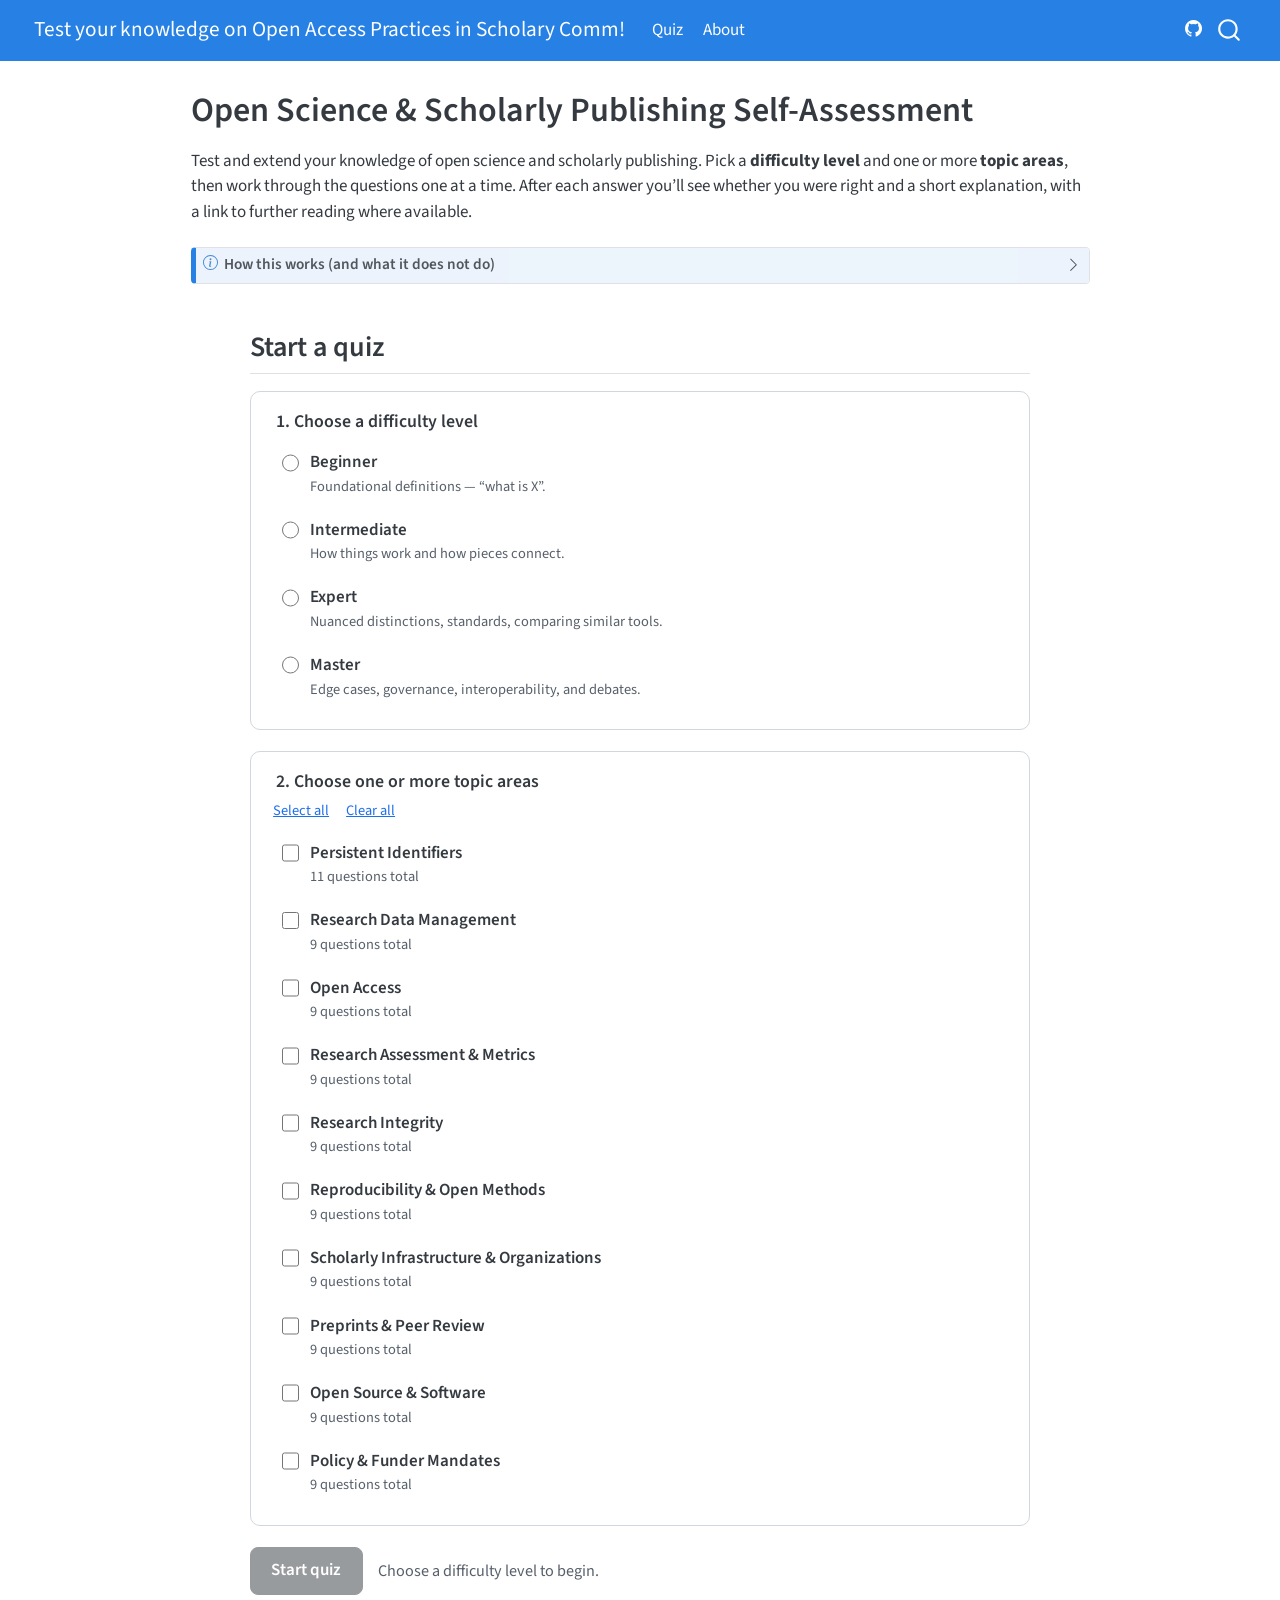
==== index.html @ f2f1d15b "Built site for gh-pages" ====
<!DOCTYPE html>
<html xmlns="http://www.w3.org/1999/xhtml" lang="en" xml:lang="en"><head>

<meta charset="utf-8">
<meta name="generator" content="quarto-1.8.25">

<meta name="viewport" content="width=device-width, initial-scale=1.0, user-scalable=yes">


<title>Open Science Self-Assessment Quiz – Test your knowledge on Open Access Practices in Scholary Comm!</title>
<style>
code{white-space: pre-wrap;}
span.smallcaps{font-variant: small-caps;}
div.columns{display: flex; gap: min(4vw, 1.5em);}
div.column{flex: auto; overflow-x: auto;}
div.hanging-indent{margin-left: 1.5em; text-indent: -1.5em;}
ul.task-list{list-style: none;}
ul.task-list li input[type="checkbox"] {
  width: 0.8em;
  margin: 0 0.8em 0.2em -1em; /* quarto-specific, see https://github.com/quarto-dev/quarto-cli/issues/4556 */ 
  vertical-align: middle;
}
/* CSS for syntax highlighting */
html { -webkit-text-size-adjust: 100%; }
pre > code.sourceCode { white-space: pre; position: relative; }
pre > code.sourceCode > span { display: inline-block; line-height: 1.25; }
pre > code.sourceCode > span:empty { height: 1.2em; }
.sourceCode { overflow: visible; }
code.sourceCode > span { color: inherit; text-decoration: inherit; }
div.sourceCode { margin: 1em 0; }
pre.sourceCode { margin: 0; }
@media screen {
div.sourceCode { overflow: auto; }
}
@media print {
pre > code.sourceCode { white-space: pre-wrap; }
pre > code.sourceCode > span { text-indent: -5em; padding-left: 5em; }
}
pre.numberSource code
  { counter-reset: source-line 0; }
pre.numberSource code > span
  { position: relative; left: -4em; counter-increment: source-line; }
pre.numberSource code > span > a:first-child::before
  { content: counter(source-line);
    position: relative; left: -1em; text-align: right; vertical-align: baseline;
    border: none; display: inline-block;
    -webkit-touch-callout: none; -webkit-user-select: none;
    -khtml-user-select: none; -moz-user-select: none;
    -ms-user-select: none; user-select: none;
    padding: 0 4px; width: 4em;
  }
pre.numberSource { margin-left: 3em;  padding-left: 4px; }
div.sourceCode
  {   }
@media screen {
pre > code.sourceCode > span > a:first-child::before { text-decoration: underline; }
}
</style>


<script src="site_libs/quarto-nav/quarto-nav.js"></script>
<script src="site_libs/quarto-nav/headroom.min.js"></script>
<script src="site_libs/clipboard/clipboard.min.js"></script>
<script src="site_libs/quarto-search/autocomplete.umd.js"></script>
<script src="site_libs/quarto-search/fuse.min.js"></script>
<script src="site_libs/quarto-search/quarto-search.js"></script>
<meta name="quarto:offset" content="./">
<script src="site_libs/quarto-html/quarto.js" type="module"></script>
<script src="site_libs/quarto-html/tabsets/tabsets.js" type="module"></script>
<script src="site_libs/quarto-html/axe/axe-check.js" type="module"></script>
<script src="site_libs/quarto-html/popper.min.js"></script>
<script src="site_libs/quarto-html/tippy.umd.min.js"></script>
<script src="site_libs/quarto-html/anchor.min.js"></script>
<link href="site_libs/quarto-html/tippy.css" rel="stylesheet">
<link href="site_libs/quarto-html/quarto-syntax-highlighting-7b89279ff1a6dce999919e0e67d4d9ec.css" rel="stylesheet" id="quarto-text-highlighting-styles">
<script src="site_libs/bootstrap/bootstrap.min.js"></script>
<link href="site_libs/bootstrap/bootstrap-icons.css" rel="stylesheet">
<link href="site_libs/bootstrap/bootstrap-02afda6dcc36a1441e1e183614794f8f.min.css" rel="stylesheet" append-hash="true" id="quarto-bootstrap" data-mode="light">
<script id="quarto-search-options" type="application/json">{
  "location": "navbar",
  "copy-button": false,
  "collapse-after": 3,
  "panel-placement": "end",
  "type": "overlay",
  "limit": 50,
  "keyboard-shortcut": [
    "f",
    "/",
    "s"
  ],
  "show-item-context": false,
  "language": {
    "search-no-results-text": "No results",
    "search-matching-documents-text": "matching documents",
    "search-copy-link-title": "Copy link to search",
    "search-hide-matches-text": "Hide additional matches",
    "search-more-match-text": "more match in this document",
    "search-more-matches-text": "more matches in this document",
    "search-clear-button-title": "Clear",
    "search-text-placeholder": "",
    "search-detached-cancel-button-title": "Cancel",
    "search-submit-button-title": "Submit",
    "search-label": "Search"
  }
}</script>
<script type="module" src="site_libs/quarto-ojs/quarto-ojs-runtime.js"></script>
<link href="site_libs/quarto-ojs/quarto-ojs.css" rel="stylesheet">
<meta name="viewport" content="width=device-width, initial-scale=1">


<link rel="stylesheet" href="styles.css">
</head>

<body class="nav-fixed fullcontent quarto-light">

<div id="quarto-search-results"></div>
  <header id="quarto-header" class="headroom fixed-top">
    <nav class="navbar navbar-expand-lg " data-bs-theme="dark">
      <div class="navbar-container container-fluid">
      <div class="navbar-brand-container mx-auto">
    <a href="./index.html" class="navbar-brand navbar-brand-logo">
    </a>
    <a class="navbar-brand" href="./index.html">
    <span class="navbar-title">Test your knowledge on Open Access Practices in Scholary Comm!</span>
    </a>
  </div>
            <div id="quarto-search" class="" title="Search"></div>
          <button class="navbar-toggler" type="button" data-bs-toggle="collapse" data-bs-target="#navbarCollapse" aria-controls="navbarCollapse" role="menu" aria-expanded="false" aria-label="Toggle navigation" onclick="if (window.quartoToggleHeadroom) { window.quartoToggleHeadroom(); }">
  <span class="navbar-toggler-icon"></span>
</button>
          <div class="collapse navbar-collapse" id="navbarCollapse">
            <ul class="navbar-nav navbar-nav-scroll me-auto">
  <li class="nav-item">
    <a class="nav-link active" href="./index.html" aria-current="page"> 
<span class="menu-text">Quiz</span></a>
  </li>  
  <li class="nav-item">
    <a class="nav-link" href="./about.html"> 
<span class="menu-text">About</span></a>
  </li>  
</ul>
          </div> <!-- /navcollapse -->
            <div class="quarto-navbar-tools">
    <a href="https://github.com/" title="" class="quarto-navigation-tool px-1" aria-label=""><i class="bi bi-github"></i></a>
</div>
      </div> <!-- /container-fluid -->
    </nav>
</header>
<!-- content -->
<div id="quarto-content" class="quarto-container page-columns page-rows-contents page-layout-article page-navbar">
<!-- sidebar -->
<!-- margin-sidebar -->
    
<!-- main -->
<main class="content" id="quarto-document-content">

<header id="title-block-header" class="quarto-title-block default">
<div class="quarto-title">
<h1 class="title">Open Science &amp; Scholarly Publishing Self-Assessment</h1>
</div>



<div class="quarto-title-meta">

    
  
    
  </div>
  


</header>


<p>Test and extend your knowledge of open science and scholarly publishing. Pick a <strong>difficulty level</strong> and one or more <strong>topic areas</strong>, then work through the questions one at a time. After each answer you’ll see whether you were right and a short explanation, with a link to further reading where available.</p>
<div class="callout callout-style-default callout-note callout-titled">
<div class="callout-header d-flex align-content-center collapsed" data-bs-toggle="collapse" data-bs-target=".callout-1-contents" aria-controls="callout-1" aria-expanded="false" aria-label="Toggle callout">
<div class="callout-icon-container">
<i class="callout-icon"></i>
</div>
<div class="callout-title-container flex-fill">
<span class="screen-reader-only">Note</span>How this works (and what it does not do)
</div>
<div class="callout-btn-toggle d-inline-block border-0 py-1 ps-1 pe-0 float-end"><i class="callout-toggle"></i></div>
</div>
<div id="callout-1" class="callout-1-contents callout-collapse collapse">
<div class="callout-body-container callout-body">
<p>Questions are drawn from a plain CSV file (<code>data/questions.csv</code>) in this repository, so the content can be updated by editing that file — no code changes needed. Nothing you do here is saved: there are no accounts, no tracking, and refreshing the page starts a fresh session.</p>
</div>
</div>
</div>
<div class="cell hidden">
<div class="code-copy-outer-scaffold"><div class="sourceCode cell-code hidden" id="cb1" data-startfrom="22" data-source-offset="0"><pre class="sourceCode js code-with-copy"><code class="sourceCode javascript" style="counter-reset: source-line 21;"><span id="cb1-22"><a href="#cb1-22" aria-hidden="true" tabindex="-1"></a><span class="co">// ---------------------------------------------------------------------------</span></span>
<span id="cb1-23"><a href="#cb1-23" aria-hidden="true" tabindex="-1"></a><span class="co">// DATA LOADING</span></span>
<span id="cb1-24"><a href="#cb1-24" aria-hidden="true" tabindex="-1"></a><span class="co">// ---------------------------------------------------------------------------</span></span>
<span id="cb1-25"><a href="#cb1-25" aria-hidden="true" tabindex="-1"></a><span class="co">// Load the question bank from the CSV. FileAttachment makes Quarto aware of the</span></span>
<span id="cb1-26"><a href="#cb1-26" aria-hidden="true" tabindex="-1"></a><span class="co">// file so it is copied into the published site, and .csv() parses it into an</span></span>
<span id="cb1-27"><a href="#cb1-27" aria-hidden="true" tabindex="-1"></a><span class="co">// array of row objects keyed by the CSV header names. Every value is a string.</span></span>
<span id="cb1-28"><a href="#cb1-28" aria-hidden="true" tabindex="-1"></a><span class="co">// This is the ONLY place the app reads the questions, so editing the CSV is all</span></span>
<span id="cb1-29"><a href="#cb1-29" aria-hidden="true" tabindex="-1"></a><span class="co">// that is needed to change the quiz.</span></span>
<span id="cb1-30"><a href="#cb1-30" aria-hidden="true" tabindex="-1"></a>questions <span class="op">=</span> <span class="fu">FileAttachment</span>(<span class="st">"data/questions.csv"</span>)<span class="op">.</span><span class="fu">csv</span>({ <span class="dt">typed</span><span class="op">:</span> <span class="kw">false</span> })</span></code></pre></div><button title="Copy to Clipboard" class="code-copy-button"><i class="bi"></i></button></div>
<div class="cell-output cell-output-display hidden">
<div id="ojs-cell-1" data-nodetype="declaration">

</div>
</div>
</div>
<div class="cell">
<div class="code-copy-outer-scaffold"><div class="sourceCode cell-code hidden" id="cb2" data-startfrom="36" data-source-offset="0"><pre class="sourceCode js code-with-copy"><code class="sourceCode javascript" style="counter-reset: source-line 35;"><span id="cb2-36"><a href="#cb2-36" aria-hidden="true" tabindex="-1"></a><span class="co">// ---------------------------------------------------------------------------</span></span>
<span id="cb2-37"><a href="#cb2-37" aria-hidden="true" tabindex="-1"></a><span class="co">// THE QUIZ APPLICATION</span></span>
<span id="cb2-38"><a href="#cb2-38" aria-hidden="true" tabindex="-1"></a><span class="co">// ---------------------------------------------------------------------------</span></span>
<span id="cb2-39"><a href="#cb2-39" aria-hidden="true" tabindex="-1"></a><span class="co">// This single Observable JS cell builds the entire interactive quiz as one</span></span>
<span id="cb2-40"><a href="#cb2-40" aria-hidden="true" tabindex="-1"></a><span class="co">// self-contained DOM component and returns it for Quarto to display.</span></span>
<span id="cb2-41"><a href="#cb2-41" aria-hidden="true" tabindex="-1"></a><span class="co">//</span></span>
<span id="cb2-42"><a href="#cb2-42" aria-hidden="true" tabindex="-1"></a><span class="co">// WHY ONE BIG CELL INSTEAD OF MANY REACTIVE OJS CELLS?</span></span>
<span id="cb2-43"><a href="#cb2-43" aria-hidden="true" tabindex="-1"></a><span class="co">// A quiz is inherently *stateful* — it has a current question, a running score,</span></span>
<span id="cb2-44"><a href="#cb2-44" aria-hidden="true" tabindex="-1"></a><span class="co">// and answers that lock once chosen. Observable's reactive model is designed for</span></span>
<span id="cb2-45"><a href="#cb2-45" aria-hidden="true" tabindex="-1"></a><span class="co">// dataflow (recompute when inputs change), which is awkward for imperative,</span></span>
<span id="cb2-46"><a href="#cb2-46" aria-hidden="true" tabindex="-1"></a><span class="co">// step-by-step state. So we let OJS do what it is good at (loading the CSV,</span></span>
<span id="cb2-47"><a href="#cb2-47" aria-hidden="true" tabindex="-1"></a><span class="co">// theming, embedding) and manage the quiz state ourselves with a plain-JavaScript</span></span>
<span id="cb2-48"><a href="#cb2-48" aria-hidden="true" tabindex="-1"></a><span class="co">// closure. The cell depends only on `questions`, so it runs exactly once.</span></span>
<span id="cb2-49"><a href="#cb2-49" aria-hidden="true" tabindex="-1"></a></span>
<span id="cb2-50"><a href="#cb2-50" aria-hidden="true" tabindex="-1"></a>quizApp <span class="op">=</span> {</span>
<span id="cb2-51"><a href="#cb2-51" aria-hidden="true" tabindex="-1"></a>  <span class="co">// -- Fixed taxonomies -----------------------------------------------------</span></span>
<span id="cb2-52"><a href="#cb2-52" aria-hidden="true" tabindex="-1"></a>  <span class="co">// The four difficulty levels, in the order they should appear.</span></span>
<span id="cb2-53"><a href="#cb2-53" aria-hidden="true" tabindex="-1"></a>  <span class="kw">const</span> LEVELS <span class="op">=</span> [<span class="st">"Beginner"</span><span class="op">,</span> <span class="st">"Intermediate"</span><span class="op">,</span> <span class="st">"Expert"</span><span class="op">,</span> <span class="st">"Master"</span>]<span class="op">;</span></span>
<span id="cb2-54"><a href="#cb2-54" aria-hidden="true" tabindex="-1"></a></span>
<span id="cb2-55"><a href="#cb2-55" aria-hidden="true" tabindex="-1"></a>  <span class="co">// A one-line description of each level, shown to help users choose.</span></span>
<span id="cb2-56"><a href="#cb2-56" aria-hidden="true" tabindex="-1"></a>  <span class="kw">const</span> LEVEL_HINTS <span class="op">=</span> {</span>
<span id="cb2-57"><a href="#cb2-57" aria-hidden="true" tabindex="-1"></a>    <span class="st">"Beginner"</span><span class="op">:</span> <span class="st">"Foundational definitions — “what is X”."</span><span class="op">,</span></span>
<span id="cb2-58"><a href="#cb2-58" aria-hidden="true" tabindex="-1"></a>    <span class="st">"Intermediate"</span><span class="op">:</span> <span class="st">"How things work and how pieces connect."</span><span class="op">,</span></span>
<span id="cb2-59"><a href="#cb2-59" aria-hidden="true" tabindex="-1"></a>    <span class="st">"Expert"</span><span class="op">:</span> <span class="st">"Nuanced distinctions, standards, comparing similar tools."</span><span class="op">,</span></span>
<span id="cb2-60"><a href="#cb2-60" aria-hidden="true" tabindex="-1"></a>    <span class="st">"Master"</span><span class="op">:</span> <span class="st">"Edge cases, governance, interoperability, and debates."</span></span>
<span id="cb2-61"><a href="#cb2-61" aria-hidden="true" tabindex="-1"></a>  }<span class="op">;</span></span>
<span id="cb2-62"><a href="#cb2-62" aria-hidden="true" tabindex="-1"></a></span>
<span id="cb2-63"><a href="#cb2-63" aria-hidden="true" tabindex="-1"></a>  <span class="co">// The topic areas, in display order. These MUST match the `area` values in the</span></span>
<span id="cb2-64"><a href="#cb2-64" aria-hidden="true" tabindex="-1"></a>  <span class="co">// CSV exactly. Any area found in the CSV but missing here would be dropped, so</span></span>
<span id="cb2-65"><a href="#cb2-65" aria-hidden="true" tabindex="-1"></a>  <span class="co">// we also warn (in the console) if that happens, to catch typos when editing.</span></span>
<span id="cb2-66"><a href="#cb2-66" aria-hidden="true" tabindex="-1"></a>  <span class="kw">const</span> AREA_ORDER <span class="op">=</span> [</span>
<span id="cb2-67"><a href="#cb2-67" aria-hidden="true" tabindex="-1"></a>    <span class="st">"Persistent Identifiers"</span><span class="op">,</span></span>
<span id="cb2-68"><a href="#cb2-68" aria-hidden="true" tabindex="-1"></a>    <span class="st">"Research Data Management"</span><span class="op">,</span></span>
<span id="cb2-69"><a href="#cb2-69" aria-hidden="true" tabindex="-1"></a>    <span class="st">"Open Access"</span><span class="op">,</span></span>
<span id="cb2-70"><a href="#cb2-70" aria-hidden="true" tabindex="-1"></a>    <span class="st">"Research Assessment &amp; Metrics"</span><span class="op">,</span></span>
<span id="cb2-71"><a href="#cb2-71" aria-hidden="true" tabindex="-1"></a>    <span class="st">"Research Integrity"</span><span class="op">,</span></span>
<span id="cb2-72"><a href="#cb2-72" aria-hidden="true" tabindex="-1"></a>    <span class="st">"Reproducibility &amp; Open Methods"</span><span class="op">,</span></span>
<span id="cb2-73"><a href="#cb2-73" aria-hidden="true" tabindex="-1"></a>    <span class="st">"Scholarly Infrastructure &amp; Organizations"</span><span class="op">,</span></span>
<span id="cb2-74"><a href="#cb2-74" aria-hidden="true" tabindex="-1"></a>    <span class="st">"Preprints &amp; Peer Review"</span><span class="op">,</span></span>
<span id="cb2-75"><a href="#cb2-75" aria-hidden="true" tabindex="-1"></a>    <span class="st">"Open Source &amp; Software"</span><span class="op">,</span></span>
<span id="cb2-76"><a href="#cb2-76" aria-hidden="true" tabindex="-1"></a>    <span class="st">"Policy &amp; Funder Mandates"</span></span>
<span id="cb2-77"><a href="#cb2-77" aria-hidden="true" tabindex="-1"></a>  ]<span class="op">;</span></span>
<span id="cb2-78"><a href="#cb2-78" aria-hidden="true" tabindex="-1"></a></span>
<span id="cb2-79"><a href="#cb2-79" aria-hidden="true" tabindex="-1"></a>  <span class="co">// Maximum number of questions in a single session. If more questions match the</span></span>
<span id="cb2-80"><a href="#cb2-80" aria-hidden="true" tabindex="-1"></a>  <span class="co">// chosen filters, we randomly sample this many so sessions stay a reasonable</span></span>
<span id="cb2-81"><a href="#cb2-81" aria-hidden="true" tabindex="-1"></a>  <span class="co">// length. The user is told how many of the matching pool are being asked.</span></span>
<span id="cb2-82"><a href="#cb2-82" aria-hidden="true" tabindex="-1"></a>  <span class="kw">const</span> MAX_QUESTIONS <span class="op">=</span> <span class="dv">15</span><span class="op">;</span></span>
<span id="cb2-83"><a href="#cb2-83" aria-hidden="true" tabindex="-1"></a></span>
<span id="cb2-84"><a href="#cb2-84" aria-hidden="true" tabindex="-1"></a>  <span class="co">// The five option columns, in order.</span></span>
<span id="cb2-85"><a href="#cb2-85" aria-hidden="true" tabindex="-1"></a>  <span class="kw">const</span> OPTION_LETTERS <span class="op">=</span> [<span class="st">"a"</span><span class="op">,</span> <span class="st">"b"</span><span class="op">,</span> <span class="st">"c"</span><span class="op">,</span> <span class="st">"d"</span><span class="op">,</span> <span class="st">"e"</span>]<span class="op">;</span></span>
<span id="cb2-86"><a href="#cb2-86" aria-hidden="true" tabindex="-1"></a></span>
<span id="cb2-87"><a href="#cb2-87" aria-hidden="true" tabindex="-1"></a>  <span class="co">// -- Sanity check: warn if the CSV contains an area we don't know about -----</span></span>
<span id="cb2-88"><a href="#cb2-88" aria-hidden="true" tabindex="-1"></a>  <span class="kw">const</span> knownAreas <span class="op">=</span> <span class="kw">new</span> <span class="bu">Set</span>(AREA_ORDER)<span class="op">;</span></span>
<span id="cb2-89"><a href="#cb2-89" aria-hidden="true" tabindex="-1"></a>  <span class="kw">const</span> unknownAreas <span class="op">=</span> [<span class="op">...</span><span class="kw">new</span> <span class="bu">Set</span>(questions<span class="op">.</span><span class="fu">map</span>(q <span class="kw">=&gt;</span> q<span class="op">.</span><span class="at">area</span>))]<span class="op">.</span><span class="fu">filter</span>(a <span class="kw">=&gt;</span> <span class="op">!</span>knownAreas<span class="op">.</span><span class="fu">has</span>(a))<span class="op">;</span></span>
<span id="cb2-90"><a href="#cb2-90" aria-hidden="true" tabindex="-1"></a>  <span class="cf">if</span> (unknownAreas<span class="op">.</span><span class="at">length</span>) {</span>
<span id="cb2-91"><a href="#cb2-91" aria-hidden="true" tabindex="-1"></a>    <span class="bu">console</span><span class="op">.</span><span class="fu">warn</span>(<span class="st">"Questions.csv contains area(s) not in AREA_ORDER (they will be hidden):"</span><span class="op">,</span> unknownAreas)<span class="op">;</span></span>
<span id="cb2-92"><a href="#cb2-92" aria-hidden="true" tabindex="-1"></a>  }</span>
<span id="cb2-93"><a href="#cb2-93" aria-hidden="true" tabindex="-1"></a>  <span class="co">// Only offer areas that actually have at least one question.</span></span>
<span id="cb2-94"><a href="#cb2-94" aria-hidden="true" tabindex="-1"></a>  <span class="kw">const</span> areasPresent <span class="op">=</span> AREA_ORDER<span class="op">.</span><span class="fu">filter</span>(a <span class="kw">=&gt;</span> questions<span class="op">.</span><span class="fu">some</span>(q <span class="kw">=&gt;</span> q<span class="op">.</span><span class="at">area</span> <span class="op">===</span> a))<span class="op">;</span></span>
<span id="cb2-95"><a href="#cb2-95" aria-hidden="true" tabindex="-1"></a></span>
<span id="cb2-96"><a href="#cb2-96" aria-hidden="true" tabindex="-1"></a>  <span class="co">// -- Application state ------------------------------------------------------</span></span>
<span id="cb2-97"><a href="#cb2-97" aria-hidden="true" tabindex="-1"></a>  <span class="kw">const</span> state <span class="op">=</span> {</span>
<span id="cb2-98"><a href="#cb2-98" aria-hidden="true" tabindex="-1"></a>    <span class="dt">screen</span><span class="op">:</span> <span class="st">"landing"</span><span class="op">,</span>   <span class="co">// "landing" | "quiz" | "summary"</span></span>
<span id="cb2-99"><a href="#cb2-99" aria-hidden="true" tabindex="-1"></a>    <span class="dt">level</span><span class="op">:</span> <span class="kw">null</span><span class="op">,</span>         <span class="co">// chosen difficulty (string)</span></span>
<span id="cb2-100"><a href="#cb2-100" aria-hidden="true" tabindex="-1"></a>    <span class="dt">areas</span><span class="op">:</span> <span class="kw">new</span> <span class="bu">Set</span>()<span class="op">,</span>    <span class="co">// chosen topic areas</span></span>
<span id="cb2-101"><a href="#cb2-101" aria-hidden="true" tabindex="-1"></a>    <span class="dt">deck</span><span class="op">:</span> []<span class="op">,</span>            <span class="co">// the questions for this session, in order</span></span>
<span id="cb2-102"><a href="#cb2-102" aria-hidden="true" tabindex="-1"></a>    <span class="dt">idx</span><span class="op">:</span> <span class="dv">0</span><span class="op">,</span>              <span class="co">// index of the current question in the deck</span></span>
<span id="cb2-103"><a href="#cb2-103" aria-hidden="true" tabindex="-1"></a>    <span class="dt">responses</span><span class="op">:</span> []        <span class="co">// one entry per answered question: {question, chosen, isCorrect}</span></span>
<span id="cb2-104"><a href="#cb2-104" aria-hidden="true" tabindex="-1"></a>  }<span class="op">;</span></span>
<span id="cb2-105"><a href="#cb2-105" aria-hidden="true" tabindex="-1"></a></span>
<span id="cb2-106"><a href="#cb2-106" aria-hidden="true" tabindex="-1"></a>  <span class="co">// The root element we return to OJS. Everything is re-rendered inside it.</span></span>
<span id="cb2-107"><a href="#cb2-107" aria-hidden="true" tabindex="-1"></a>  <span class="kw">const</span> <span class="bu">root</span> <span class="op">=</span> <span class="bu">document</span><span class="op">.</span><span class="fu">createElement</span>(<span class="st">"div"</span>)<span class="op">;</span></span>
<span id="cb2-108"><a href="#cb2-108" aria-hidden="true" tabindex="-1"></a>  <span class="bu">root</span><span class="op">.</span><span class="at">className</span> <span class="op">=</span> <span class="st">"quiz-app"</span><span class="op">;</span></span>
<span id="cb2-109"><a href="#cb2-109" aria-hidden="true" tabindex="-1"></a></span>
<span id="cb2-110"><a href="#cb2-110" aria-hidden="true" tabindex="-1"></a>  <span class="co">// -- Small helpers ----------------------------------------------------------</span></span>
<span id="cb2-111"><a href="#cb2-111" aria-hidden="true" tabindex="-1"></a></span>
<span id="cb2-112"><a href="#cb2-112" aria-hidden="true" tabindex="-1"></a>  <span class="co">// Fisher–Yates shuffle, returns a new array (does not mutate the input).</span></span>
<span id="cb2-113"><a href="#cb2-113" aria-hidden="true" tabindex="-1"></a>  <span class="kw">function</span> <span class="fu">shuffle</span>(array) {</span>
<span id="cb2-114"><a href="#cb2-114" aria-hidden="true" tabindex="-1"></a>    <span class="kw">const</span> a <span class="op">=</span> array<span class="op">.</span><span class="fu">slice</span>()<span class="op">;</span></span>
<span id="cb2-115"><a href="#cb2-115" aria-hidden="true" tabindex="-1"></a>    <span class="cf">for</span> (<span class="kw">let</span> i <span class="op">=</span> a<span class="op">.</span><span class="at">length</span> <span class="op">-</span> <span class="dv">1</span><span class="op">;</span> i <span class="op">&gt;</span> <span class="dv">0</span><span class="op">;</span> i<span class="op">--</span>) {</span>
<span id="cb2-116"><a href="#cb2-116" aria-hidden="true" tabindex="-1"></a>      <span class="kw">const</span> j <span class="op">=</span> <span class="bu">Math</span><span class="op">.</span><span class="fu">floor</span>(<span class="bu">Math</span><span class="op">.</span><span class="fu">random</span>() <span class="op">*</span> (i <span class="op">+</span> <span class="dv">1</span>))<span class="op">;</span></span>
<span id="cb2-117"><a href="#cb2-117" aria-hidden="true" tabindex="-1"></a>      [a[i]<span class="op">,</span> a[j]] <span class="op">=</span> [a[j]<span class="op">,</span> a[i]]<span class="op">;</span></span>
<span id="cb2-118"><a href="#cb2-118" aria-hidden="true" tabindex="-1"></a>    }</span>
<span id="cb2-119"><a href="#cb2-119" aria-hidden="true" tabindex="-1"></a>    <span class="cf">return</span> a<span class="op">;</span></span>
<span id="cb2-120"><a href="#cb2-120" aria-hidden="true" tabindex="-1"></a>  }</span>
<span id="cb2-121"><a href="#cb2-121" aria-hidden="true" tabindex="-1"></a></span>
<span id="cb2-122"><a href="#cb2-122" aria-hidden="true" tabindex="-1"></a>  <span class="co">// How many questions match the current level + area selection?</span></span>
<span id="cb2-123"><a href="#cb2-123" aria-hidden="true" tabindex="-1"></a>  <span class="kw">function</span> <span class="fu">matchingQuestions</span>() {</span>
<span id="cb2-124"><a href="#cb2-124" aria-hidden="true" tabindex="-1"></a>    <span class="cf">if</span> (<span class="op">!</span>state<span class="op">.</span><span class="at">level</span> <span class="op">||</span> state<span class="op">.</span><span class="at">areas</span><span class="op">.</span><span class="at">size</span> <span class="op">===</span> <span class="dv">0</span>) <span class="cf">return</span> []<span class="op">;</span></span>
<span id="cb2-125"><a href="#cb2-125" aria-hidden="true" tabindex="-1"></a>    <span class="cf">return</span> questions<span class="op">.</span><span class="fu">filter</span>(q <span class="kw">=&gt;</span> q<span class="op">.</span><span class="at">level</span> <span class="op">===</span> state<span class="op">.</span><span class="at">level</span> <span class="op">&amp;&amp;</span> state<span class="op">.</span><span class="at">areas</span><span class="op">.</span><span class="fu">has</span>(q<span class="op">.</span><span class="at">area</span>))<span class="op">;</span></span>
<span id="cb2-126"><a href="#cb2-126" aria-hidden="true" tabindex="-1"></a>  }</span>
<span id="cb2-127"><a href="#cb2-127" aria-hidden="true" tabindex="-1"></a></span>
<span id="cb2-128"><a href="#cb2-128" aria-hidden="true" tabindex="-1"></a>  <span class="co">// Create an element with optional class, text, and attributes. Keeps the</span></span>
<span id="cb2-129"><a href="#cb2-129" aria-hidden="true" tabindex="-1"></a>  <span class="co">// render functions below concise and readable.</span></span>
<span id="cb2-130"><a href="#cb2-130" aria-hidden="true" tabindex="-1"></a>  <span class="kw">function</span> <span class="fu">el</span>(tag<span class="op">,</span> { className<span class="op">,</span> text<span class="op">,</span> html<span class="op">,</span> attrs } <span class="op">=</span> {}) {</span>
<span id="cb2-131"><a href="#cb2-131" aria-hidden="true" tabindex="-1"></a>    <span class="kw">const</span> node <span class="op">=</span> <span class="bu">document</span><span class="op">.</span><span class="fu">createElement</span>(tag)<span class="op">;</span></span>
<span id="cb2-132"><a href="#cb2-132" aria-hidden="true" tabindex="-1"></a>    <span class="cf">if</span> (className) node<span class="op">.</span><span class="at">className</span> <span class="op">=</span> className<span class="op">;</span></span>
<span id="cb2-133"><a href="#cb2-133" aria-hidden="true" tabindex="-1"></a>    <span class="cf">if</span> (text <span class="op">!=</span> <span class="kw">null</span>) node<span class="op">.</span><span class="at">textContent</span> <span class="op">=</span> text<span class="op">;</span></span>
<span id="cb2-134"><a href="#cb2-134" aria-hidden="true" tabindex="-1"></a>    <span class="cf">if</span> (html <span class="op">!=</span> <span class="kw">null</span>) node<span class="op">.</span><span class="at">innerHTML</span> <span class="op">=</span> html<span class="op">;</span></span>
<span id="cb2-135"><a href="#cb2-135" aria-hidden="true" tabindex="-1"></a>    <span class="cf">if</span> (attrs) <span class="cf">for</span> (<span class="kw">const</span> [k<span class="op">,</span> v] <span class="kw">of</span> <span class="bu">Object</span><span class="op">.</span><span class="fu">entries</span>(attrs)) node<span class="op">.</span><span class="fu">setAttribute</span>(k<span class="op">,</span> v)<span class="op">;</span></span>
<span id="cb2-136"><a href="#cb2-136" aria-hidden="true" tabindex="-1"></a>    <span class="cf">return</span> node<span class="op">;</span></span>
<span id="cb2-137"><a href="#cb2-137" aria-hidden="true" tabindex="-1"></a>  }</span>
<span id="cb2-138"><a href="#cb2-138" aria-hidden="true" tabindex="-1"></a></span>
<span id="cb2-139"><a href="#cb2-139" aria-hidden="true" tabindex="-1"></a>  <span class="co">// -- Screen 1: Landing / filter selection -----------------------------------</span></span>
<span id="cb2-140"><a href="#cb2-140" aria-hidden="true" tabindex="-1"></a>  <span class="kw">function</span> <span class="fu">renderLanding</span>() {</span>
<span id="cb2-141"><a href="#cb2-141" aria-hidden="true" tabindex="-1"></a>    <span class="bu">root</span><span class="op">.</span><span class="at">innerHTML</span> <span class="op">=</span> <span class="st">""</span><span class="op">;</span></span>
<span id="cb2-142"><a href="#cb2-142" aria-hidden="true" tabindex="-1"></a></span>
<span id="cb2-143"><a href="#cb2-143" aria-hidden="true" tabindex="-1"></a>    <span class="bu">root</span><span class="op">.</span><span class="fu">append</span>(<span class="fu">el</span>(<span class="st">"h2"</span><span class="op">,</span> { <span class="dt">text</span><span class="op">:</span> <span class="st">"Start a quiz"</span> }))<span class="op">;</span></span>
<span id="cb2-144"><a href="#cb2-144" aria-hidden="true" tabindex="-1"></a></span>
<span id="cb2-145"><a href="#cb2-145" aria-hidden="true" tabindex="-1"></a>    <span class="co">// --- Difficulty level (single-select via radio buttons) ---</span></span>
<span id="cb2-146"><a href="#cb2-146" aria-hidden="true" tabindex="-1"></a>    <span class="kw">const</span> levelField <span class="op">=</span> <span class="fu">el</span>(<span class="st">"fieldset"</span><span class="op">,</span> { <span class="dt">className</span><span class="op">:</span> <span class="st">"qa-fieldset"</span> })<span class="op">;</span></span>
<span id="cb2-147"><a href="#cb2-147" aria-hidden="true" tabindex="-1"></a>    levelField<span class="op">.</span><span class="fu">append</span>(<span class="fu">el</span>(<span class="st">"legend"</span><span class="op">,</span> { <span class="dt">text</span><span class="op">:</span> <span class="st">"1. Choose a difficulty level"</span> }))<span class="op">;</span></span>
<span id="cb2-148"><a href="#cb2-148" aria-hidden="true" tabindex="-1"></a>    <span class="cf">for</span> (<span class="kw">const</span> level <span class="kw">of</span> LEVELS) {</span>
<span id="cb2-149"><a href="#cb2-149" aria-hidden="true" tabindex="-1"></a>      <span class="kw">const</span> id <span class="op">=</span> <span class="st">"level-"</span> <span class="op">+</span> level<span class="op">;</span></span>
<span id="cb2-150"><a href="#cb2-150" aria-hidden="true" tabindex="-1"></a>      <span class="kw">const</span> wrap <span class="op">=</span> <span class="fu">el</span>(<span class="st">"label"</span><span class="op">,</span> { <span class="dt">className</span><span class="op">:</span> <span class="st">"qa-choice"</span><span class="op">,</span> <span class="dt">attrs</span><span class="op">:</span> { <span class="dt">for</span><span class="op">:</span> id } })<span class="op">;</span></span>
<span id="cb2-151"><a href="#cb2-151" aria-hidden="true" tabindex="-1"></a></span>
<span id="cb2-152"><a href="#cb2-152" aria-hidden="true" tabindex="-1"></a>      <span class="kw">const</span> input <span class="op">=</span> <span class="fu">el</span>(<span class="st">"input"</span><span class="op">,</span> {</span>
<span id="cb2-153"><a href="#cb2-153" aria-hidden="true" tabindex="-1"></a>        <span class="dt">attrs</span><span class="op">:</span> { <span class="dt">type</span><span class="op">:</span> <span class="st">"radio"</span><span class="op">,</span> <span class="dt">name</span><span class="op">:</span> <span class="st">"level"</span><span class="op">,</span> id<span class="op">,</span> <span class="dt">value</span><span class="op">:</span> level }</span>
<span id="cb2-154"><a href="#cb2-154" aria-hidden="true" tabindex="-1"></a>      })<span class="op">;</span></span>
<span id="cb2-155"><a href="#cb2-155" aria-hidden="true" tabindex="-1"></a>      <span class="cf">if</span> (state<span class="op">.</span><span class="at">level</span> <span class="op">===</span> level) input<span class="op">.</span><span class="at">checked</span> <span class="op">=</span> <span class="kw">true</span><span class="op">;</span></span>
<span id="cb2-156"><a href="#cb2-156" aria-hidden="true" tabindex="-1"></a>      input<span class="op">.</span><span class="fu">addEventListener</span>(<span class="st">"change"</span><span class="op">,</span> () <span class="kw">=&gt;</span> {</span>
<span id="cb2-157"><a href="#cb2-157" aria-hidden="true" tabindex="-1"></a>        state<span class="op">.</span><span class="at">level</span> <span class="op">=</span> level<span class="op">;</span></span>
<span id="cb2-158"><a href="#cb2-158" aria-hidden="true" tabindex="-1"></a>        <span class="co">// Re-render the landing screen so the per-area question counts update to</span></span>
<span id="cb2-159"><a href="#cb2-159" aria-hidden="true" tabindex="-1"></a>        <span class="co">// reflect the newly chosen level (and the Start button state refreshes).</span></span>
<span id="cb2-160"><a href="#cb2-160" aria-hidden="true" tabindex="-1"></a>        <span class="fu">renderLanding</span>()<span class="op">;</span></span>
<span id="cb2-161"><a href="#cb2-161" aria-hidden="true" tabindex="-1"></a>      })<span class="op">;</span></span>
<span id="cb2-162"><a href="#cb2-162" aria-hidden="true" tabindex="-1"></a></span>
<span id="cb2-163"><a href="#cb2-163" aria-hidden="true" tabindex="-1"></a>      <span class="kw">const</span> textWrap <span class="op">=</span> <span class="fu">el</span>(<span class="st">"span"</span><span class="op">,</span> { <span class="dt">className</span><span class="op">:</span> <span class="st">"qa-choice-text"</span> })<span class="op">;</span></span>
<span id="cb2-164"><a href="#cb2-164" aria-hidden="true" tabindex="-1"></a>      textWrap<span class="op">.</span><span class="fu">append</span>(<span class="fu">el</span>(<span class="st">"span"</span><span class="op">,</span> { <span class="dt">className</span><span class="op">:</span> <span class="st">"qa-choice-title"</span><span class="op">,</span> <span class="dt">text</span><span class="op">:</span> level }))<span class="op">;</span></span>
<span id="cb2-165"><a href="#cb2-165" aria-hidden="true" tabindex="-1"></a>      textWrap<span class="op">.</span><span class="fu">append</span>(<span class="fu">el</span>(<span class="st">"span"</span><span class="op">,</span> { <span class="dt">className</span><span class="op">:</span> <span class="st">"qa-choice-hint"</span><span class="op">,</span> <span class="dt">text</span><span class="op">:</span> LEVEL_HINTS[level] }))<span class="op">;</span></span>
<span id="cb2-166"><a href="#cb2-166" aria-hidden="true" tabindex="-1"></a></span>
<span id="cb2-167"><a href="#cb2-167" aria-hidden="true" tabindex="-1"></a>      wrap<span class="op">.</span><span class="fu">append</span>(input<span class="op">,</span> textWrap)<span class="op">;</span></span>
<span id="cb2-168"><a href="#cb2-168" aria-hidden="true" tabindex="-1"></a>      levelField<span class="op">.</span><span class="fu">append</span>(wrap)<span class="op">;</span></span>
<span id="cb2-169"><a href="#cb2-169" aria-hidden="true" tabindex="-1"></a>    }</span>
<span id="cb2-170"><a href="#cb2-170" aria-hidden="true" tabindex="-1"></a>    <span class="bu">root</span><span class="op">.</span><span class="fu">append</span>(levelField)<span class="op">;</span></span>
<span id="cb2-171"><a href="#cb2-171" aria-hidden="true" tabindex="-1"></a></span>
<span id="cb2-172"><a href="#cb2-172" aria-hidden="true" tabindex="-1"></a>    <span class="co">// --- Topic areas (multi-select via checkboxes) ---</span></span>
<span id="cb2-173"><a href="#cb2-173" aria-hidden="true" tabindex="-1"></a>    <span class="kw">const</span> areaField <span class="op">=</span> <span class="fu">el</span>(<span class="st">"fieldset"</span><span class="op">,</span> { <span class="dt">className</span><span class="op">:</span> <span class="st">"qa-fieldset"</span> })<span class="op">;</span></span>
<span id="cb2-174"><a href="#cb2-174" aria-hidden="true" tabindex="-1"></a>    areaField<span class="op">.</span><span class="fu">append</span>(<span class="fu">el</span>(<span class="st">"legend"</span><span class="op">,</span> { <span class="dt">text</span><span class="op">:</span> <span class="st">"2. Choose one or more topic areas"</span> }))<span class="op">;</span></span>
<span id="cb2-175"><a href="#cb2-175" aria-hidden="true" tabindex="-1"></a></span>
<span id="cb2-176"><a href="#cb2-176" aria-hidden="true" tabindex="-1"></a>    <span class="co">// Convenience: select-all / clear-all controls.</span></span>
<span id="cb2-177"><a href="#cb2-177" aria-hidden="true" tabindex="-1"></a>    <span class="kw">const</span> areaControls <span class="op">=</span> <span class="fu">el</span>(<span class="st">"div"</span><span class="op">,</span> { <span class="dt">className</span><span class="op">:</span> <span class="st">"qa-area-controls"</span> })<span class="op">;</span></span>
<span id="cb2-178"><a href="#cb2-178" aria-hidden="true" tabindex="-1"></a>    <span class="kw">const</span> selectAll <span class="op">=</span> <span class="fu">el</span>(<span class="st">"button"</span><span class="op">,</span> { <span class="dt">className</span><span class="op">:</span> <span class="st">"qa-link-btn"</span><span class="op">,</span> <span class="dt">text</span><span class="op">:</span> <span class="st">"Select all"</span><span class="op">,</span> <span class="dt">attrs</span><span class="op">:</span> { <span class="dt">type</span><span class="op">:</span> <span class="st">"button"</span> } })<span class="op">;</span></span>
<span id="cb2-179"><a href="#cb2-179" aria-hidden="true" tabindex="-1"></a>    <span class="kw">const</span> clearAll <span class="op">=</span> <span class="fu">el</span>(<span class="st">"button"</span><span class="op">,</span> { <span class="dt">className</span><span class="op">:</span> <span class="st">"qa-link-btn"</span><span class="op">,</span> <span class="dt">text</span><span class="op">:</span> <span class="st">"Clear all"</span><span class="op">,</span> <span class="dt">attrs</span><span class="op">:</span> { <span class="dt">type</span><span class="op">:</span> <span class="st">"button"</span> } })<span class="op">;</span></span>
<span id="cb2-180"><a href="#cb2-180" aria-hidden="true" tabindex="-1"></a>    selectAll<span class="op">.</span><span class="fu">addEventListener</span>(<span class="st">"click"</span><span class="op">,</span> () <span class="kw">=&gt;</span> { state<span class="op">.</span><span class="at">areas</span> <span class="op">=</span> <span class="kw">new</span> <span class="bu">Set</span>(areasPresent)<span class="op">;</span> <span class="fu">renderLanding</span>()<span class="op">;</span> })<span class="op">;</span></span>
<span id="cb2-181"><a href="#cb2-181" aria-hidden="true" tabindex="-1"></a>    clearAll<span class="op">.</span><span class="fu">addEventListener</span>(<span class="st">"click"</span><span class="op">,</span> () <span class="kw">=&gt;</span> { state<span class="op">.</span><span class="at">areas</span><span class="op">.</span><span class="fu">clear</span>()<span class="op">;</span> <span class="fu">renderLanding</span>()<span class="op">;</span> })<span class="op">;</span></span>
<span id="cb2-182"><a href="#cb2-182" aria-hidden="true" tabindex="-1"></a>    areaControls<span class="op">.</span><span class="fu">append</span>(selectAll<span class="op">,</span> clearAll)<span class="op">;</span></span>
<span id="cb2-183"><a href="#cb2-183" aria-hidden="true" tabindex="-1"></a>    areaField<span class="op">.</span><span class="fu">append</span>(areaControls)<span class="op">;</span></span>
<span id="cb2-184"><a href="#cb2-184" aria-hidden="true" tabindex="-1"></a></span>
<span id="cb2-185"><a href="#cb2-185" aria-hidden="true" tabindex="-1"></a>    <span class="cf">for</span> (<span class="kw">const</span> area <span class="kw">of</span> areasPresent) {</span>
<span id="cb2-186"><a href="#cb2-186" aria-hidden="true" tabindex="-1"></a>      <span class="kw">const</span> id <span class="op">=</span> <span class="st">"area-"</span> <span class="op">+</span> area<span class="op">.</span><span class="fu">replace</span>(<span class="ss">/</span><span class="sc">\W+</span><span class="ss">/g</span><span class="op">,</span> <span class="st">"-"</span>)<span class="op">;</span></span>
<span id="cb2-187"><a href="#cb2-187" aria-hidden="true" tabindex="-1"></a>      <span class="kw">const</span> wrap <span class="op">=</span> <span class="fu">el</span>(<span class="st">"label"</span><span class="op">,</span> { <span class="dt">className</span><span class="op">:</span> <span class="st">"qa-choice"</span><span class="op">,</span> <span class="dt">attrs</span><span class="op">:</span> { <span class="dt">for</span><span class="op">:</span> id } })<span class="op">;</span></span>
<span id="cb2-188"><a href="#cb2-188" aria-hidden="true" tabindex="-1"></a></span>
<span id="cb2-189"><a href="#cb2-189" aria-hidden="true" tabindex="-1"></a>      <span class="kw">const</span> input <span class="op">=</span> <span class="fu">el</span>(<span class="st">"input"</span><span class="op">,</span> {</span>
<span id="cb2-190"><a href="#cb2-190" aria-hidden="true" tabindex="-1"></a>        <span class="dt">attrs</span><span class="op">:</span> { <span class="dt">type</span><span class="op">:</span> <span class="st">"checkbox"</span><span class="op">,</span> <span class="dt">name</span><span class="op">:</span> <span class="st">"area"</span><span class="op">,</span> id<span class="op">,</span> <span class="dt">value</span><span class="op">:</span> area }</span>
<span id="cb2-191"><a href="#cb2-191" aria-hidden="true" tabindex="-1"></a>      })<span class="op">;</span></span>
<span id="cb2-192"><a href="#cb2-192" aria-hidden="true" tabindex="-1"></a>      <span class="cf">if</span> (state<span class="op">.</span><span class="at">areas</span><span class="op">.</span><span class="fu">has</span>(area)) input<span class="op">.</span><span class="at">checked</span> <span class="op">=</span> <span class="kw">true</span><span class="op">;</span></span>
<span id="cb2-193"><a href="#cb2-193" aria-hidden="true" tabindex="-1"></a>      input<span class="op">.</span><span class="fu">addEventListener</span>(<span class="st">"change"</span><span class="op">,</span> () <span class="kw">=&gt;</span> {</span>
<span id="cb2-194"><a href="#cb2-194" aria-hidden="true" tabindex="-1"></a>        <span class="cf">if</span> (input<span class="op">.</span><span class="at">checked</span>) state<span class="op">.</span><span class="at">areas</span><span class="op">.</span><span class="fu">add</span>(area)<span class="op">;</span></span>
<span id="cb2-195"><a href="#cb2-195" aria-hidden="true" tabindex="-1"></a>        <span class="cf">else</span> state<span class="op">.</span><span class="at">areas</span><span class="op">.</span><span class="fu">delete</span>(area)<span class="op">;</span></span>
<span id="cb2-196"><a href="#cb2-196" aria-hidden="true" tabindex="-1"></a>        <span class="fu">updateStartability</span>()<span class="op">;</span></span>
<span id="cb2-197"><a href="#cb2-197" aria-hidden="true" tabindex="-1"></a>      })<span class="op">;</span></span>
<span id="cb2-198"><a href="#cb2-198" aria-hidden="true" tabindex="-1"></a></span>
<span id="cb2-199"><a href="#cb2-199" aria-hidden="true" tabindex="-1"></a>      <span class="kw">const</span> textWrap <span class="op">=</span> <span class="fu">el</span>(<span class="st">"span"</span><span class="op">,</span> { <span class="dt">className</span><span class="op">:</span> <span class="st">"qa-choice-text"</span> })<span class="op">;</span></span>
<span id="cb2-200"><a href="#cb2-200" aria-hidden="true" tabindex="-1"></a>      textWrap<span class="op">.</span><span class="fu">append</span>(<span class="fu">el</span>(<span class="st">"span"</span><span class="op">,</span> { <span class="dt">className</span><span class="op">:</span> <span class="st">"qa-choice-title"</span><span class="op">,</span> <span class="dt">text</span><span class="op">:</span> area }))<span class="op">;</span></span>
<span id="cb2-201"><a href="#cb2-201" aria-hidden="true" tabindex="-1"></a>      <span class="co">// Show how many questions exist for this area at the chosen level (if any).</span></span>
<span id="cb2-202"><a href="#cb2-202" aria-hidden="true" tabindex="-1"></a>      <span class="kw">const</span> count <span class="op">=</span> state<span class="op">.</span><span class="at">level</span></span>
<span id="cb2-203"><a href="#cb2-203" aria-hidden="true" tabindex="-1"></a>        <span class="op">?</span> questions<span class="op">.</span><span class="fu">filter</span>(q <span class="kw">=&gt;</span> q<span class="op">.</span><span class="at">area</span> <span class="op">===</span> area <span class="op">&amp;&amp;</span> q<span class="op">.</span><span class="at">level</span> <span class="op">===</span> state<span class="op">.</span><span class="at">level</span>)<span class="op">.</span><span class="at">length</span></span>
<span id="cb2-204"><a href="#cb2-204" aria-hidden="true" tabindex="-1"></a>        <span class="op">:</span> questions<span class="op">.</span><span class="fu">filter</span>(q <span class="kw">=&gt;</span> q<span class="op">.</span><span class="at">area</span> <span class="op">===</span> area)<span class="op">.</span><span class="at">length</span><span class="op">;</span></span>
<span id="cb2-205"><a href="#cb2-205" aria-hidden="true" tabindex="-1"></a>      textWrap<span class="op">.</span><span class="fu">append</span>(<span class="fu">el</span>(<span class="st">"span"</span><span class="op">,</span> {</span>
<span id="cb2-206"><a href="#cb2-206" aria-hidden="true" tabindex="-1"></a>        <span class="dt">className</span><span class="op">:</span> <span class="st">"qa-choice-hint"</span><span class="op">,</span></span>
<span id="cb2-207"><a href="#cb2-207" aria-hidden="true" tabindex="-1"></a>        <span class="dt">text</span><span class="op">:</span> state<span class="op">.</span><span class="at">level</span> <span class="op">?</span> <span class="vs">`</span><span class="sc">${</span>count<span class="sc">}</span><span class="vs"> </span><span class="sc">${</span>state<span class="op">.</span><span class="at">level</span><span class="sc">}</span><span class="vs"> question</span><span class="sc">${</span>count <span class="op">===</span> <span class="dv">1</span> <span class="op">?</span> <span class="st">""</span> <span class="op">:</span> <span class="st">"s"</span><span class="sc">}</span><span class="vs">`</span> <span class="op">:</span> <span class="vs">`</span><span class="sc">${</span>count<span class="sc">}</span><span class="vs"> questions total`</span></span>
<span id="cb2-208"><a href="#cb2-208" aria-hidden="true" tabindex="-1"></a>      }))<span class="op">;</span></span>
<span id="cb2-209"><a href="#cb2-209" aria-hidden="true" tabindex="-1"></a></span>
<span id="cb2-210"><a href="#cb2-210" aria-hidden="true" tabindex="-1"></a>      wrap<span class="op">.</span><span class="fu">append</span>(input<span class="op">,</span> textWrap)<span class="op">;</span></span>
<span id="cb2-211"><a href="#cb2-211" aria-hidden="true" tabindex="-1"></a>      areaField<span class="op">.</span><span class="fu">append</span>(wrap)<span class="op">;</span></span>
<span id="cb2-212"><a href="#cb2-212" aria-hidden="true" tabindex="-1"></a>    }</span>
<span id="cb2-213"><a href="#cb2-213" aria-hidden="true" tabindex="-1"></a>    <span class="bu">root</span><span class="op">.</span><span class="fu">append</span>(areaField)<span class="op">;</span></span>
<span id="cb2-214"><a href="#cb2-214" aria-hidden="true" tabindex="-1"></a></span>
<span id="cb2-215"><a href="#cb2-215" aria-hidden="true" tabindex="-1"></a>    <span class="co">// --- Start button + live matching count ---</span></span>
<span id="cb2-216"><a href="#cb2-216" aria-hidden="true" tabindex="-1"></a>    <span class="kw">const</span> startRow <span class="op">=</span> <span class="fu">el</span>(<span class="st">"div"</span><span class="op">,</span> { <span class="dt">className</span><span class="op">:</span> <span class="st">"qa-start-row"</span> })<span class="op">;</span></span>
<span id="cb2-217"><a href="#cb2-217" aria-hidden="true" tabindex="-1"></a>    <span class="kw">const</span> startBtn <span class="op">=</span> <span class="fu">el</span>(<span class="st">"button"</span><span class="op">,</span> { <span class="dt">className</span><span class="op">:</span> <span class="st">"qa-btn qa-btn-primary"</span><span class="op">,</span> <span class="dt">text</span><span class="op">:</span> <span class="st">"Start quiz"</span><span class="op">,</span> <span class="dt">attrs</span><span class="op">:</span> { <span class="dt">type</span><span class="op">:</span> <span class="st">"button"</span> } })<span class="op">;</span></span>
<span id="cb2-218"><a href="#cb2-218" aria-hidden="true" tabindex="-1"></a>    <span class="kw">const</span> countMsg <span class="op">=</span> <span class="fu">el</span>(<span class="st">"p"</span><span class="op">,</span> { <span class="dt">className</span><span class="op">:</span> <span class="st">"qa-count"</span><span class="op">,</span> <span class="dt">attrs</span><span class="op">:</span> { <span class="st">"aria-live"</span><span class="op">:</span> <span class="st">"polite"</span> } })<span class="op">;</span></span>
<span id="cb2-219"><a href="#cb2-219" aria-hidden="true" tabindex="-1"></a>    startBtn<span class="op">.</span><span class="fu">addEventListener</span>(<span class="st">"click"</span><span class="op">,</span> startQuiz)<span class="op">;</span></span>
<span id="cb2-220"><a href="#cb2-220" aria-hidden="true" tabindex="-1"></a>    startRow<span class="op">.</span><span class="fu">append</span>(startBtn<span class="op">,</span> countMsg)<span class="op">;</span></span>
<span id="cb2-221"><a href="#cb2-221" aria-hidden="true" tabindex="-1"></a>    <span class="bu">root</span><span class="op">.</span><span class="fu">append</span>(startRow)<span class="op">;</span></span>
<span id="cb2-222"><a href="#cb2-222" aria-hidden="true" tabindex="-1"></a></span>
<span id="cb2-223"><a href="#cb2-223" aria-hidden="true" tabindex="-1"></a>    <span class="co">// Enable/disable the Start button and update the count message.</span></span>
<span id="cb2-224"><a href="#cb2-224" aria-hidden="true" tabindex="-1"></a>    <span class="kw">function</span> <span class="fu">updateStartability</span>() {</span>
<span id="cb2-225"><a href="#cb2-225" aria-hidden="true" tabindex="-1"></a>      <span class="kw">const</span> matches <span class="op">=</span> <span class="fu">matchingQuestions</span>()<span class="op">;</span></span>
<span id="cb2-226"><a href="#cb2-226" aria-hidden="true" tabindex="-1"></a>      <span class="kw">const</span> n <span class="op">=</span> matches<span class="op">.</span><span class="at">length</span><span class="op">;</span></span>
<span id="cb2-227"><a href="#cb2-227" aria-hidden="true" tabindex="-1"></a>      <span class="cf">if</span> (<span class="op">!</span>state<span class="op">.</span><span class="at">level</span>) {</span>
<span id="cb2-228"><a href="#cb2-228" aria-hidden="true" tabindex="-1"></a>        countMsg<span class="op">.</span><span class="at">textContent</span> <span class="op">=</span> <span class="st">"Choose a difficulty level to begin."</span><span class="op">;</span></span>
<span id="cb2-229"><a href="#cb2-229" aria-hidden="true" tabindex="-1"></a>        startBtn<span class="op">.</span><span class="at">disabled</span> <span class="op">=</span> <span class="kw">true</span><span class="op">;</span></span>
<span id="cb2-230"><a href="#cb2-230" aria-hidden="true" tabindex="-1"></a>      } <span class="cf">else</span> <span class="cf">if</span> (state<span class="op">.</span><span class="at">areas</span><span class="op">.</span><span class="at">size</span> <span class="op">===</span> <span class="dv">0</span>) {</span>
<span id="cb2-231"><a href="#cb2-231" aria-hidden="true" tabindex="-1"></a>        countMsg<span class="op">.</span><span class="at">textContent</span> <span class="op">=</span> <span class="st">"Choose at least one topic area."</span><span class="op">;</span></span>
<span id="cb2-232"><a href="#cb2-232" aria-hidden="true" tabindex="-1"></a>        startBtn<span class="op">.</span><span class="at">disabled</span> <span class="op">=</span> <span class="kw">true</span><span class="op">;</span></span>
<span id="cb2-233"><a href="#cb2-233" aria-hidden="true" tabindex="-1"></a>      } <span class="cf">else</span> <span class="cf">if</span> (n <span class="op">===</span> <span class="dv">0</span>) {</span>
<span id="cb2-234"><a href="#cb2-234" aria-hidden="true" tabindex="-1"></a>        countMsg<span class="op">.</span><span class="at">textContent</span> <span class="op">=</span> <span class="st">"No questions match this combination yet — try other areas or a different level."</span><span class="op">;</span></span>
<span id="cb2-235"><a href="#cb2-235" aria-hidden="true" tabindex="-1"></a>        startBtn<span class="op">.</span><span class="at">disabled</span> <span class="op">=</span> <span class="kw">true</span><span class="op">;</span></span>
<span id="cb2-236"><a href="#cb2-236" aria-hidden="true" tabindex="-1"></a>      } <span class="cf">else</span> {</span>
<span id="cb2-237"><a href="#cb2-237" aria-hidden="true" tabindex="-1"></a>        <span class="kw">const</span> asked <span class="op">=</span> <span class="bu">Math</span><span class="op">.</span><span class="fu">min</span>(n<span class="op">,</span> MAX_QUESTIONS)<span class="op">;</span></span>
<span id="cb2-238"><a href="#cb2-238" aria-hidden="true" tabindex="-1"></a>        countMsg<span class="op">.</span><span class="at">textContent</span> <span class="op">=</span> asked <span class="op">&lt;</span> n</span>
<span id="cb2-239"><a href="#cb2-239" aria-hidden="true" tabindex="-1"></a>          <span class="op">?</span> <span class="vs">`</span><span class="sc">${</span>n<span class="sc">}</span><span class="vs"> questions match. You'll be asked a random </span><span class="sc">${</span>asked<span class="sc">}</span><span class="vs">.`</span></span>
<span id="cb2-240"><a href="#cb2-240" aria-hidden="true" tabindex="-1"></a>          <span class="op">:</span> <span class="vs">`</span><span class="sc">${</span>n<span class="sc">}</span><span class="vs"> question</span><span class="sc">${</span>n <span class="op">===</span> <span class="dv">1</span> <span class="op">?</span> <span class="st">""</span> <span class="op">:</span> <span class="st">"s"</span><span class="sc">}</span><span class="vs"> match — you'll be asked all of them.`</span><span class="op">;</span></span>
<span id="cb2-241"><a href="#cb2-241" aria-hidden="true" tabindex="-1"></a>        startBtn<span class="op">.</span><span class="at">disabled</span> <span class="op">=</span> <span class="kw">false</span><span class="op">;</span></span>
<span id="cb2-242"><a href="#cb2-242" aria-hidden="true" tabindex="-1"></a>      }</span>
<span id="cb2-243"><a href="#cb2-243" aria-hidden="true" tabindex="-1"></a>    }</span>
<span id="cb2-244"><a href="#cb2-244" aria-hidden="true" tabindex="-1"></a>    <span class="fu">updateStartability</span>()<span class="op">;</span></span>
<span id="cb2-245"><a href="#cb2-245" aria-hidden="true" tabindex="-1"></a>  }</span>
<span id="cb2-246"><a href="#cb2-246" aria-hidden="true" tabindex="-1"></a></span>
<span id="cb2-247"><a href="#cb2-247" aria-hidden="true" tabindex="-1"></a>  <span class="co">// -- Begin a session from the current selection -----------------------------</span></span>
<span id="cb2-248"><a href="#cb2-248" aria-hidden="true" tabindex="-1"></a>  <span class="kw">function</span> <span class="fu">startQuiz</span>() {</span>
<span id="cb2-249"><a href="#cb2-249" aria-hidden="true" tabindex="-1"></a>    <span class="kw">const</span> pool <span class="op">=</span> <span class="fu">shuffle</span>(<span class="fu">matchingQuestions</span>())<span class="op">;</span></span>
<span id="cb2-250"><a href="#cb2-250" aria-hidden="true" tabindex="-1"></a>    state<span class="op">.</span><span class="at">deck</span> <span class="op">=</span> pool<span class="op">.</span><span class="fu">slice</span>(<span class="dv">0</span><span class="op">,</span> MAX_QUESTIONS)<span class="op">;</span></span>
<span id="cb2-251"><a href="#cb2-251" aria-hidden="true" tabindex="-1"></a>    state<span class="op">.</span><span class="at">idx</span> <span class="op">=</span> <span class="dv">0</span><span class="op">;</span></span>
<span id="cb2-252"><a href="#cb2-252" aria-hidden="true" tabindex="-1"></a>    state<span class="op">.</span><span class="at">responses</span> <span class="op">=</span> []<span class="op">;</span></span>
<span id="cb2-253"><a href="#cb2-253" aria-hidden="true" tabindex="-1"></a>    state<span class="op">.</span><span class="at">screen</span> <span class="op">=</span> <span class="st">"quiz"</span><span class="op">;</span></span>
<span id="cb2-254"><a href="#cb2-254" aria-hidden="true" tabindex="-1"></a>    <span class="fu">render</span>()<span class="op">;</span></span>
<span id="cb2-255"><a href="#cb2-255" aria-hidden="true" tabindex="-1"></a>  }</span>
<span id="cb2-256"><a href="#cb2-256" aria-hidden="true" tabindex="-1"></a></span>
<span id="cb2-257"><a href="#cb2-257" aria-hidden="true" tabindex="-1"></a>  <span class="co">// -- Screen 2: One question at a time ---------------------------------------</span></span>
<span id="cb2-258"><a href="#cb2-258" aria-hidden="true" tabindex="-1"></a>  <span class="kw">function</span> <span class="fu">renderQuiz</span>() {</span>
<span id="cb2-259"><a href="#cb2-259" aria-hidden="true" tabindex="-1"></a>    <span class="bu">root</span><span class="op">.</span><span class="at">innerHTML</span> <span class="op">=</span> <span class="st">""</span><span class="op">;</span></span>
<span id="cb2-260"><a href="#cb2-260" aria-hidden="true" tabindex="-1"></a>    <span class="kw">const</span> q <span class="op">=</span> state<span class="op">.</span><span class="at">deck</span>[state<span class="op">.</span><span class="at">idx</span>]<span class="op">;</span></span>
<span id="cb2-261"><a href="#cb2-261" aria-hidden="true" tabindex="-1"></a>    <span class="kw">const</span> total <span class="op">=</span> state<span class="op">.</span><span class="at">deck</span><span class="op">.</span><span class="at">length</span><span class="op">;</span></span>
<span id="cb2-262"><a href="#cb2-262" aria-hidden="true" tabindex="-1"></a></span>
<span id="cb2-263"><a href="#cb2-263" aria-hidden="true" tabindex="-1"></a>    <span class="co">// Progress indicator (text + a simple bar).</span></span>
<span id="cb2-264"><a href="#cb2-264" aria-hidden="true" tabindex="-1"></a>    <span class="kw">const</span> progress <span class="op">=</span> <span class="fu">el</span>(<span class="st">"div"</span><span class="op">,</span> { <span class="dt">className</span><span class="op">:</span> <span class="st">"qa-progress"</span> })<span class="op">;</span></span>
<span id="cb2-265"><a href="#cb2-265" aria-hidden="true" tabindex="-1"></a>    progress<span class="op">.</span><span class="fu">append</span>(<span class="fu">el</span>(<span class="st">"span"</span><span class="op">,</span> {</span>
<span id="cb2-266"><a href="#cb2-266" aria-hidden="true" tabindex="-1"></a>      <span class="dt">className</span><span class="op">:</span> <span class="st">"qa-progress-text"</span><span class="op">,</span></span>
<span id="cb2-267"><a href="#cb2-267" aria-hidden="true" tabindex="-1"></a>      <span class="dt">text</span><span class="op">:</span> <span class="vs">`Question </span><span class="sc">${</span>state<span class="op">.</span><span class="at">idx</span> <span class="op">+</span> <span class="dv">1</span><span class="sc">}</span><span class="vs"> of </span><span class="sc">${</span>total<span class="sc">}</span><span class="vs">`</span></span>
<span id="cb2-268"><a href="#cb2-268" aria-hidden="true" tabindex="-1"></a>    }))<span class="op">;</span></span>
<span id="cb2-269"><a href="#cb2-269" aria-hidden="true" tabindex="-1"></a>    <span class="kw">const</span> bar <span class="op">=</span> <span class="fu">el</span>(<span class="st">"div"</span><span class="op">,</span> { <span class="dt">className</span><span class="op">:</span> <span class="st">"qa-progress-bar"</span><span class="op">,</span> <span class="dt">attrs</span><span class="op">:</span> { <span class="st">"aria-hidden"</span><span class="op">:</span> <span class="st">"true"</span> } })<span class="op">;</span></span>
<span id="cb2-270"><a href="#cb2-270" aria-hidden="true" tabindex="-1"></a>    <span class="kw">const</span> fill <span class="op">=</span> <span class="fu">el</span>(<span class="st">"div"</span><span class="op">,</span> { <span class="dt">className</span><span class="op">:</span> <span class="st">"qa-progress-fill"</span> })<span class="op">;</span></span>
<span id="cb2-271"><a href="#cb2-271" aria-hidden="true" tabindex="-1"></a>    fill<span class="op">.</span><span class="at">style</span><span class="op">.</span><span class="at">width</span> <span class="op">=</span> <span class="vs">`</span><span class="sc">${</span>(state<span class="op">.</span><span class="at">idx</span> <span class="op">/</span> total) <span class="op">*</span> <span class="dv">100</span><span class="sc">}</span><span class="vs">%`</span><span class="op">;</span></span>
<span id="cb2-272"><a href="#cb2-272" aria-hidden="true" tabindex="-1"></a>    bar<span class="op">.</span><span class="fu">append</span>(fill)<span class="op">;</span></span>
<span id="cb2-273"><a href="#cb2-273" aria-hidden="true" tabindex="-1"></a>    progress<span class="op">.</span><span class="fu">append</span>(bar)<span class="op">;</span></span>
<span id="cb2-274"><a href="#cb2-274" aria-hidden="true" tabindex="-1"></a>    <span class="bu">root</span><span class="op">.</span><span class="fu">append</span>(progress)<span class="op">;</span></span>
<span id="cb2-275"><a href="#cb2-275" aria-hidden="true" tabindex="-1"></a></span>
<span id="cb2-276"><a href="#cb2-276" aria-hidden="true" tabindex="-1"></a>    <span class="co">// Metadata line: level + area, so users always know the context.</span></span>
<span id="cb2-277"><a href="#cb2-277" aria-hidden="true" tabindex="-1"></a>    <span class="kw">const</span> meta <span class="op">=</span> <span class="fu">el</span>(<span class="st">"p"</span><span class="op">,</span> { <span class="dt">className</span><span class="op">:</span> <span class="st">"qa-qmeta"</span> })<span class="op">;</span></span>
<span id="cb2-278"><a href="#cb2-278" aria-hidden="true" tabindex="-1"></a>    meta<span class="op">.</span><span class="fu">append</span>(<span class="fu">el</span>(<span class="st">"span"</span><span class="op">,</span> { <span class="dt">className</span><span class="op">:</span> <span class="st">"qa-tag"</span><span class="op">,</span> <span class="dt">text</span><span class="op">:</span> q<span class="op">.</span><span class="at">level</span> }))<span class="op">;</span></span>
<span id="cb2-279"><a href="#cb2-279" aria-hidden="true" tabindex="-1"></a>    meta<span class="op">.</span><span class="fu">append</span>(<span class="fu">el</span>(<span class="st">"span"</span><span class="op">,</span> { <span class="dt">className</span><span class="op">:</span> <span class="st">"qa-tag"</span><span class="op">,</span> <span class="dt">text</span><span class="op">:</span> q<span class="op">.</span><span class="at">area</span> }))<span class="op">;</span></span>
<span id="cb2-280"><a href="#cb2-280" aria-hidden="true" tabindex="-1"></a>    <span class="bu">root</span><span class="op">.</span><span class="fu">append</span>(meta)<span class="op">;</span></span>
<span id="cb2-281"><a href="#cb2-281" aria-hidden="true" tabindex="-1"></a></span>
<span id="cb2-282"><a href="#cb2-282" aria-hidden="true" tabindex="-1"></a>    <span class="co">// The question text.</span></span>
<span id="cb2-283"><a href="#cb2-283" aria-hidden="true" tabindex="-1"></a>    <span class="bu">root</span><span class="op">.</span><span class="fu">append</span>(<span class="fu">el</span>(<span class="st">"h2"</span><span class="op">,</span> { <span class="dt">className</span><span class="op">:</span> <span class="st">"qa-question"</span><span class="op">,</span> <span class="dt">text</span><span class="op">:</span> q<span class="op">.</span><span class="at">question</span> }))<span class="op">;</span></span>
<span id="cb2-284"><a href="#cb2-284" aria-hidden="true" tabindex="-1"></a></span>
<span id="cb2-285"><a href="#cb2-285" aria-hidden="true" tabindex="-1"></a>    <span class="co">// The five options, as buttons in a group for keyboard accessibility.</span></span>
<span id="cb2-286"><a href="#cb2-286" aria-hidden="true" tabindex="-1"></a>    <span class="kw">const</span> optionsGroup <span class="op">=</span> <span class="fu">el</span>(<span class="st">"div"</span><span class="op">,</span> { <span class="dt">className</span><span class="op">:</span> <span class="st">"qa-options"</span><span class="op">,</span> <span class="dt">attrs</span><span class="op">:</span> { <span class="dt">role</span><span class="op">:</span> <span class="st">"group"</span><span class="op">,</span> <span class="st">"aria-label"</span><span class="op">:</span> <span class="st">"Answer options"</span> } })<span class="op">;</span></span>
<span id="cb2-287"><a href="#cb2-287" aria-hidden="true" tabindex="-1"></a>    <span class="kw">const</span> optionButtons <span class="op">=</span> []<span class="op">;</span></span>
<span id="cb2-288"><a href="#cb2-288" aria-hidden="true" tabindex="-1"></a>    <span class="cf">for</span> (<span class="kw">const</span> letter <span class="kw">of</span> OPTION_LETTERS) {</span>
<span id="cb2-289"><a href="#cb2-289" aria-hidden="true" tabindex="-1"></a>      <span class="kw">const</span> optText <span class="op">=</span> q[<span class="st">"option_"</span> <span class="op">+</span> letter]<span class="op">;</span></span>
<span id="cb2-290"><a href="#cb2-290" aria-hidden="true" tabindex="-1"></a>      <span class="cf">if</span> (optText <span class="op">==</span> <span class="kw">null</span> <span class="op">||</span> optText <span class="op">===</span> <span class="st">""</span>) <span class="cf">continue</span><span class="op">;</span>  <span class="co">// skip if fewer than 5 (defensive)</span></span>
<span id="cb2-291"><a href="#cb2-291" aria-hidden="true" tabindex="-1"></a>      <span class="kw">const</span> btn <span class="op">=</span> <span class="fu">el</span>(<span class="st">"button"</span><span class="op">,</span> { <span class="dt">className</span><span class="op">:</span> <span class="st">"qa-option"</span><span class="op">,</span> <span class="dt">attrs</span><span class="op">:</span> { <span class="dt">type</span><span class="op">:</span> <span class="st">"button"</span> } })<span class="op">;</span></span>
<span id="cb2-292"><a href="#cb2-292" aria-hidden="true" tabindex="-1"></a>      btn<span class="op">.</span><span class="fu">append</span>(<span class="fu">el</span>(<span class="st">"span"</span><span class="op">,</span> { <span class="dt">className</span><span class="op">:</span> <span class="st">"qa-option-letter"</span><span class="op">,</span> <span class="dt">text</span><span class="op">:</span> letter<span class="op">.</span><span class="fu">toUpperCase</span>() }))<span class="op">;</span></span>
<span id="cb2-293"><a href="#cb2-293" aria-hidden="true" tabindex="-1"></a>      btn<span class="op">.</span><span class="fu">append</span>(<span class="fu">el</span>(<span class="st">"span"</span><span class="op">,</span> { <span class="dt">className</span><span class="op">:</span> <span class="st">"qa-option-body"</span><span class="op">,</span> <span class="dt">text</span><span class="op">:</span> optText }))<span class="op">;</span></span>
<span id="cb2-294"><a href="#cb2-294" aria-hidden="true" tabindex="-1"></a>      btn<span class="op">.</span><span class="fu">addEventListener</span>(<span class="st">"click"</span><span class="op">,</span> () <span class="kw">=&gt;</span> <span class="fu">chooseAnswer</span>(letter<span class="op">,</span> optionButtons<span class="op">,</span> q))<span class="op">;</span></span>
<span id="cb2-295"><a href="#cb2-295" aria-hidden="true" tabindex="-1"></a>      optionButtons<span class="op">.</span><span class="fu">push</span>({ letter<span class="op">,</span> btn })<span class="op">;</span></span>
<span id="cb2-296"><a href="#cb2-296" aria-hidden="true" tabindex="-1"></a>      optionsGroup<span class="op">.</span><span class="fu">append</span>(btn)<span class="op">;</span></span>
<span id="cb2-297"><a href="#cb2-297" aria-hidden="true" tabindex="-1"></a>    }</span>
<span id="cb2-298"><a href="#cb2-298" aria-hidden="true" tabindex="-1"></a>    <span class="bu">root</span><span class="op">.</span><span class="fu">append</span>(optionsGroup)<span class="op">;</span></span>
<span id="cb2-299"><a href="#cb2-299" aria-hidden="true" tabindex="-1"></a></span>
<span id="cb2-300"><a href="#cb2-300" aria-hidden="true" tabindex="-1"></a>    <span class="co">// A live region where feedback appears after the user answers.</span></span>
<span id="cb2-301"><a href="#cb2-301" aria-hidden="true" tabindex="-1"></a>    <span class="kw">const</span> feedback <span class="op">=</span> <span class="fu">el</span>(<span class="st">"div"</span><span class="op">,</span> { <span class="dt">className</span><span class="op">:</span> <span class="st">"qa-feedback"</span><span class="op">,</span> <span class="dt">attrs</span><span class="op">:</span> { <span class="dt">role</span><span class="op">:</span> <span class="st">"status"</span><span class="op">,</span> <span class="st">"aria-live"</span><span class="op">:</span> <span class="st">"polite"</span> } })<span class="op">;</span></span>
<span id="cb2-302"><a href="#cb2-302" aria-hidden="true" tabindex="-1"></a>    <span class="bu">root</span><span class="op">.</span><span class="fu">append</span>(feedback)<span class="op">;</span></span>
<span id="cb2-303"><a href="#cb2-303" aria-hidden="true" tabindex="-1"></a></span>
<span id="cb2-304"><a href="#cb2-304" aria-hidden="true" tabindex="-1"></a>    <span class="co">// Store references for the answer handler.</span></span>
<span id="cb2-305"><a href="#cb2-305" aria-hidden="true" tabindex="-1"></a>    <span class="bu">root</span><span class="op">.</span><span class="at">_feedback</span> <span class="op">=</span> feedback<span class="op">;</span></span>
<span id="cb2-306"><a href="#cb2-306" aria-hidden="true" tabindex="-1"></a>    <span class="bu">root</span><span class="op">.</span><span class="at">_optionsGroup</span> <span class="op">=</span> optionsGroup<span class="op">;</span></span>
<span id="cb2-307"><a href="#cb2-307" aria-hidden="true" tabindex="-1"></a>  }</span>
<span id="cb2-308"><a href="#cb2-308" aria-hidden="true" tabindex="-1"></a></span>
<span id="cb2-309"><a href="#cb2-309" aria-hidden="true" tabindex="-1"></a>  <span class="co">// Handle the user selecting an answer for the current question.</span></span>
<span id="cb2-310"><a href="#cb2-310" aria-hidden="true" tabindex="-1"></a>  <span class="kw">function</span> <span class="fu">chooseAnswer</span>(chosenLetter<span class="op">,</span> optionButtons<span class="op">,</span> q) {</span>
<span id="cb2-311"><a href="#cb2-311" aria-hidden="true" tabindex="-1"></a>    <span class="kw">const</span> isCorrect <span class="op">=</span> chosenLetter <span class="op">===</span> q<span class="op">.</span><span class="at">correct_option</span><span class="op">;</span></span>
<span id="cb2-312"><a href="#cb2-312" aria-hidden="true" tabindex="-1"></a></span>
<span id="cb2-313"><a href="#cb2-313" aria-hidden="true" tabindex="-1"></a>    <span class="co">// Record the response (only once per question — buttons are disabled after).</span></span>
<span id="cb2-314"><a href="#cb2-314" aria-hidden="true" tabindex="-1"></a>    state<span class="op">.</span><span class="at">responses</span><span class="op">.</span><span class="fu">push</span>({ <span class="dt">question</span><span class="op">:</span> q<span class="op">,</span> <span class="dt">chosen</span><span class="op">:</span> chosenLetter<span class="op">,</span> isCorrect })<span class="op">;</span></span>
<span id="cb2-315"><a href="#cb2-315" aria-hidden="true" tabindex="-1"></a></span>
<span id="cb2-316"><a href="#cb2-316" aria-hidden="true" tabindex="-1"></a>    <span class="co">// Lock and visually mark every option: highlight the correct one, and mark</span></span>
<span id="cb2-317"><a href="#cb2-317" aria-hidden="true" tabindex="-1"></a>    <span class="co">// the chosen one if it was wrong. We use icons + text, never colour alone.</span></span>
<span id="cb2-318"><a href="#cb2-318" aria-hidden="true" tabindex="-1"></a>    <span class="cf">for</span> (<span class="kw">const</span> { letter<span class="op">,</span> btn } <span class="kw">of</span> optionButtons) {</span>
<span id="cb2-319"><a href="#cb2-319" aria-hidden="true" tabindex="-1"></a>      btn<span class="op">.</span><span class="at">disabled</span> <span class="op">=</span> <span class="kw">true</span><span class="op">;</span></span>
<span id="cb2-320"><a href="#cb2-320" aria-hidden="true" tabindex="-1"></a>      <span class="cf">if</span> (letter <span class="op">===</span> q<span class="op">.</span><span class="at">correct_option</span>) {</span>
<span id="cb2-321"><a href="#cb2-321" aria-hidden="true" tabindex="-1"></a>        btn<span class="op">.</span><span class="at">classList</span><span class="op">.</span><span class="fu">add</span>(<span class="st">"qa-option-correct"</span>)<span class="op">;</span></span>
<span id="cb2-322"><a href="#cb2-322" aria-hidden="true" tabindex="-1"></a>        btn<span class="op">.</span><span class="fu">append</span>(<span class="fu">el</span>(<span class="st">"span"</span><span class="op">,</span> { <span class="dt">className</span><span class="op">:</span> <span class="st">"qa-option-mark"</span><span class="op">,</span> <span class="dt">html</span><span class="op">:</span> <span class="st">"✓ &lt;span class='qa-visually-hidden'&gt;Correct answer&lt;/span&gt;"</span> }))<span class="op">;</span></span>
<span id="cb2-323"><a href="#cb2-323" aria-hidden="true" tabindex="-1"></a>      } <span class="cf">else</span> <span class="cf">if</span> (letter <span class="op">===</span> chosenLetter) {</span>
<span id="cb2-324"><a href="#cb2-324" aria-hidden="true" tabindex="-1"></a>        btn<span class="op">.</span><span class="at">classList</span><span class="op">.</span><span class="fu">add</span>(<span class="st">"qa-option-wrong"</span>)<span class="op">;</span></span>
<span id="cb2-325"><a href="#cb2-325" aria-hidden="true" tabindex="-1"></a>        btn<span class="op">.</span><span class="fu">append</span>(<span class="fu">el</span>(<span class="st">"span"</span><span class="op">,</span> { <span class="dt">className</span><span class="op">:</span> <span class="st">"qa-option-mark"</span><span class="op">,</span> <span class="dt">html</span><span class="op">:</span> <span class="st">"✗ &lt;span class='qa-visually-hidden'&gt;Your answer, incorrect&lt;/span&gt;"</span> }))<span class="op">;</span></span>
<span id="cb2-326"><a href="#cb2-326" aria-hidden="true" tabindex="-1"></a>      }</span>
<span id="cb2-327"><a href="#cb2-327" aria-hidden="true" tabindex="-1"></a>    }</span>
<span id="cb2-328"><a href="#cb2-328" aria-hidden="true" tabindex="-1"></a></span>
<span id="cb2-329"><a href="#cb2-329" aria-hidden="true" tabindex="-1"></a>    <span class="co">// Build the feedback block.</span></span>
<span id="cb2-330"><a href="#cb2-330" aria-hidden="true" tabindex="-1"></a>    <span class="kw">const</span> feedback <span class="op">=</span> <span class="bu">root</span><span class="op">.</span><span class="at">_feedback</span><span class="op">;</span></span>
<span id="cb2-331"><a href="#cb2-331" aria-hidden="true" tabindex="-1"></a>    feedback<span class="op">.</span><span class="at">innerHTML</span> <span class="op">=</span> <span class="st">""</span><span class="op">;</span></span>
<span id="cb2-332"><a href="#cb2-332" aria-hidden="true" tabindex="-1"></a>    feedback<span class="op">.</span><span class="at">classList</span><span class="op">.</span><span class="fu">add</span>(isCorrect <span class="op">?</span> <span class="st">"qa-feedback-correct"</span> <span class="op">:</span> <span class="st">"qa-feedback-wrong"</span>)<span class="op">;</span></span>
<span id="cb2-333"><a href="#cb2-333" aria-hidden="true" tabindex="-1"></a></span>
<span id="cb2-334"><a href="#cb2-334" aria-hidden="true" tabindex="-1"></a>    <span class="kw">const</span> heading <span class="op">=</span> <span class="fu">el</span>(<span class="st">"p"</span><span class="op">,</span> { <span class="dt">className</span><span class="op">:</span> <span class="st">"qa-feedback-heading"</span> })<span class="op">;</span></span>
<span id="cb2-335"><a href="#cb2-335" aria-hidden="true" tabindex="-1"></a>    <span class="co">// Icon + word so the result is not conveyed by colour alone.</span></span>
<span id="cb2-336"><a href="#cb2-336" aria-hidden="true" tabindex="-1"></a>    heading<span class="op">.</span><span class="fu">append</span>(<span class="fu">el</span>(<span class="st">"span"</span><span class="op">,</span> { <span class="dt">className</span><span class="op">:</span> <span class="st">"qa-feedback-icon"</span><span class="op">,</span> <span class="dt">attrs</span><span class="op">:</span> { <span class="st">"aria-hidden"</span><span class="op">:</span> <span class="st">"true"</span> }<span class="op">,</span> <span class="dt">text</span><span class="op">:</span> isCorrect <span class="op">?</span> <span class="st">"✓"</span> <span class="op">:</span> <span class="st">"✗"</span> }))<span class="op">;</span></span>
<span id="cb2-337"><a href="#cb2-337" aria-hidden="true" tabindex="-1"></a>    heading<span class="op">.</span><span class="fu">append</span>(<span class="fu">el</span>(<span class="st">"span"</span><span class="op">,</span> { <span class="dt">text</span><span class="op">:</span> isCorrect <span class="op">?</span> <span class="st">"Correct"</span> <span class="op">:</span> <span class="st">"Incorrect"</span> }))<span class="op">;</span></span>
<span id="cb2-338"><a href="#cb2-338" aria-hidden="true" tabindex="-1"></a>    feedback<span class="op">.</span><span class="fu">append</span>(heading)<span class="op">;</span></span>
<span id="cb2-339"><a href="#cb2-339" aria-hidden="true" tabindex="-1"></a></span>
<span id="cb2-340"><a href="#cb2-340" aria-hidden="true" tabindex="-1"></a>    <span class="co">// Always explain why the correct answer is correct.</span></span>
<span id="cb2-341"><a href="#cb2-341" aria-hidden="true" tabindex="-1"></a>    feedback<span class="op">.</span><span class="fu">append</span>(<span class="fu">el</span>(<span class="st">"p"</span><span class="op">,</span> { <span class="dt">className</span><span class="op">:</span> <span class="st">"qa-explanation"</span><span class="op">,</span> <span class="dt">text</span><span class="op">:</span> q<span class="op">.</span><span class="at">explanation_correct</span> }))<span class="op">;</span></span>
<span id="cb2-342"><a href="#cb2-342" aria-hidden="true" tabindex="-1"></a></span>
<span id="cb2-343"><a href="#cb2-343" aria-hidden="true" tabindex="-1"></a>    <span class="co">// If the user was wrong, add the note on why common wrong answers are wrong.</span></span>
<span id="cb2-344"><a href="#cb2-344" aria-hidden="true" tabindex="-1"></a>    <span class="cf">if</span> (<span class="op">!</span>isCorrect <span class="op">&amp;&amp;</span> q<span class="op">.</span><span class="at">explanation_incorrect</span>) {</span>
<span id="cb2-345"><a href="#cb2-345" aria-hidden="true" tabindex="-1"></a>      feedback<span class="op">.</span><span class="fu">append</span>(<span class="fu">el</span>(<span class="st">"p"</span><span class="op">,</span> { <span class="dt">className</span><span class="op">:</span> <span class="st">"qa-explanation qa-explanation-why"</span><span class="op">,</span> <span class="dt">text</span><span class="op">:</span> q<span class="op">.</span><span class="at">explanation_incorrect</span> }))<span class="op">;</span></span>
<span id="cb2-346"><a href="#cb2-346" aria-hidden="true" tabindex="-1"></a>    }</span>
<span id="cb2-347"><a href="#cb2-347" aria-hidden="true" tabindex="-1"></a></span>
<span id="cb2-348"><a href="#cb2-348" aria-hidden="true" tabindex="-1"></a>    <span class="co">// Optional link to further reading.</span></span>
<span id="cb2-349"><a href="#cb2-349" aria-hidden="true" tabindex="-1"></a>    <span class="cf">if</span> (q<span class="op">.</span><span class="at">source_url</span> <span class="op">&amp;&amp;</span> q<span class="op">.</span><span class="at">source_url</span><span class="op">.</span><span class="fu">trim</span>()) {</span>
<span id="cb2-350"><a href="#cb2-350" aria-hidden="true" tabindex="-1"></a>      <span class="kw">const</span> src <span class="op">=</span> <span class="fu">el</span>(<span class="st">"p"</span><span class="op">,</span> { <span class="dt">className</span><span class="op">:</span> <span class="st">"qa-source"</span> })<span class="op">;</span></span>
<span id="cb2-351"><a href="#cb2-351" aria-hidden="true" tabindex="-1"></a>      <span class="kw">const</span> link <span class="op">=</span> <span class="fu">el</span>(<span class="st">"a"</span><span class="op">,</span> { <span class="dt">text</span><span class="op">:</span> <span class="st">"Further reading ↗"</span><span class="op">,</span> <span class="dt">attrs</span><span class="op">:</span> { <span class="dt">href</span><span class="op">:</span> q<span class="op">.</span><span class="at">source_url</span><span class="op">.</span><span class="fu">trim</span>()<span class="op">,</span> <span class="dt">target</span><span class="op">:</span> <span class="st">"_blank"</span><span class="op">,</span> <span class="dt">rel</span><span class="op">:</span> <span class="st">"noopener"</span> } })<span class="op">;</span></span>
<span id="cb2-352"><a href="#cb2-352" aria-hidden="true" tabindex="-1"></a>      src<span class="op">.</span><span class="fu">append</span>(link)<span class="op">;</span></span>
<span id="cb2-353"><a href="#cb2-353" aria-hidden="true" tabindex="-1"></a>      feedback<span class="op">.</span><span class="fu">append</span>(src)<span class="op">;</span></span>
<span id="cb2-354"><a href="#cb2-354" aria-hidden="true" tabindex="-1"></a>    }</span>
<span id="cb2-355"><a href="#cb2-355" aria-hidden="true" tabindex="-1"></a></span>
<span id="cb2-356"><a href="#cb2-356" aria-hidden="true" tabindex="-1"></a>    <span class="co">// Next / Finish button.</span></span>
<span id="cb2-357"><a href="#cb2-357" aria-hidden="true" tabindex="-1"></a>    <span class="kw">const</span> isLast <span class="op">=</span> state<span class="op">.</span><span class="at">idx</span> <span class="op">===</span> state<span class="op">.</span><span class="at">deck</span><span class="op">.</span><span class="at">length</span> <span class="op">-</span> <span class="dv">1</span><span class="op">;</span></span>
<span id="cb2-358"><a href="#cb2-358" aria-hidden="true" tabindex="-1"></a>    <span class="kw">const</span> nextBtn <span class="op">=</span> <span class="fu">el</span>(<span class="st">"button"</span><span class="op">,</span> {</span>
<span id="cb2-359"><a href="#cb2-359" aria-hidden="true" tabindex="-1"></a>      <span class="dt">className</span><span class="op">:</span> <span class="st">"qa-btn qa-btn-primary"</span><span class="op">,</span></span>
<span id="cb2-360"><a href="#cb2-360" aria-hidden="true" tabindex="-1"></a>      <span class="dt">text</span><span class="op">:</span> isLast <span class="op">?</span> <span class="st">"See results"</span> <span class="op">:</span> <span class="st">"Next question"</span><span class="op">,</span></span>
<span id="cb2-361"><a href="#cb2-361" aria-hidden="true" tabindex="-1"></a>      <span class="dt">attrs</span><span class="op">:</span> { <span class="dt">type</span><span class="op">:</span> <span class="st">"button"</span> }</span>
<span id="cb2-362"><a href="#cb2-362" aria-hidden="true" tabindex="-1"></a>    })<span class="op">;</span></span>
<span id="cb2-363"><a href="#cb2-363" aria-hidden="true" tabindex="-1"></a>    nextBtn<span class="op">.</span><span class="fu">addEventListener</span>(<span class="st">"click"</span><span class="op">,</span> () <span class="kw">=&gt;</span> {</span>
<span id="cb2-364"><a href="#cb2-364" aria-hidden="true" tabindex="-1"></a>      <span class="cf">if</span> (isLast) {</span>
<span id="cb2-365"><a href="#cb2-365" aria-hidden="true" tabindex="-1"></a>        state<span class="op">.</span><span class="at">screen</span> <span class="op">=</span> <span class="st">"summary"</span><span class="op">;</span></span>
<span id="cb2-366"><a href="#cb2-366" aria-hidden="true" tabindex="-1"></a>        <span class="fu">render</span>()<span class="op">;</span></span>
<span id="cb2-367"><a href="#cb2-367" aria-hidden="true" tabindex="-1"></a>      } <span class="cf">else</span> {</span>
<span id="cb2-368"><a href="#cb2-368" aria-hidden="true" tabindex="-1"></a>        state<span class="op">.</span><span class="at">idx</span> <span class="op">+=</span> <span class="dv">1</span><span class="op">;</span></span>
<span id="cb2-369"><a href="#cb2-369" aria-hidden="true" tabindex="-1"></a>        <span class="fu">render</span>()<span class="op">;</span></span>
<span id="cb2-370"><a href="#cb2-370" aria-hidden="true" tabindex="-1"></a>      }</span>
<span id="cb2-371"><a href="#cb2-371" aria-hidden="true" tabindex="-1"></a>    })<span class="op">;</span></span>
<span id="cb2-372"><a href="#cb2-372" aria-hidden="true" tabindex="-1"></a>    feedback<span class="op">.</span><span class="fu">append</span>(nextBtn)<span class="op">;</span></span>
<span id="cb2-373"><a href="#cb2-373" aria-hidden="true" tabindex="-1"></a></span>
<span id="cb2-374"><a href="#cb2-374" aria-hidden="true" tabindex="-1"></a>    <span class="co">// Move keyboard focus to the feedback so screen-reader users hear the result</span></span>
<span id="cb2-375"><a href="#cb2-375" aria-hidden="true" tabindex="-1"></a>    <span class="co">// and can Tab straight to the Next button.</span></span>
<span id="cb2-376"><a href="#cb2-376" aria-hidden="true" tabindex="-1"></a>    feedback<span class="op">.</span><span class="fu">setAttribute</span>(<span class="st">"tabindex"</span><span class="op">,</span> <span class="st">"-1"</span>)<span class="op">;</span></span>
<span id="cb2-377"><a href="#cb2-377" aria-hidden="true" tabindex="-1"></a>    feedback<span class="op">.</span><span class="fu">focus</span>()<span class="op">;</span></span>
<span id="cb2-378"><a href="#cb2-378" aria-hidden="true" tabindex="-1"></a>  }</span>
<span id="cb2-379"><a href="#cb2-379" aria-hidden="true" tabindex="-1"></a></span>
<span id="cb2-380"><a href="#cb2-380" aria-hidden="true" tabindex="-1"></a>  <span class="co">// -- Screen 3: Score summary ------------------------------------------------</span></span>
<span id="cb2-381"><a href="#cb2-381" aria-hidden="true" tabindex="-1"></a>  <span class="kw">function</span> <span class="fu">renderSummary</span>() {</span>
<span id="cb2-382"><a href="#cb2-382" aria-hidden="true" tabindex="-1"></a>    <span class="bu">root</span><span class="op">.</span><span class="at">innerHTML</span> <span class="op">=</span> <span class="st">""</span><span class="op">;</span></span>
<span id="cb2-383"><a href="#cb2-383" aria-hidden="true" tabindex="-1"></a>    <span class="kw">const</span> total <span class="op">=</span> state<span class="op">.</span><span class="at">responses</span><span class="op">.</span><span class="at">length</span><span class="op">;</span></span>
<span id="cb2-384"><a href="#cb2-384" aria-hidden="true" tabindex="-1"></a>    <span class="kw">const</span> correct <span class="op">=</span> state<span class="op">.</span><span class="at">responses</span><span class="op">.</span><span class="fu">filter</span>(r <span class="kw">=&gt;</span> r<span class="op">.</span><span class="at">isCorrect</span>)<span class="op">.</span><span class="at">length</span><span class="op">;</span></span>
<span id="cb2-385"><a href="#cb2-385" aria-hidden="true" tabindex="-1"></a>    <span class="kw">const</span> pct <span class="op">=</span> total <span class="op">?</span> <span class="bu">Math</span><span class="op">.</span><span class="fu">round</span>((correct <span class="op">/</span> total) <span class="op">*</span> <span class="dv">100</span>) <span class="op">:</span> <span class="dv">0</span><span class="op">;</span></span>
<span id="cb2-386"><a href="#cb2-386" aria-hidden="true" tabindex="-1"></a></span>
<span id="cb2-387"><a href="#cb2-387" aria-hidden="true" tabindex="-1"></a>    <span class="bu">root</span><span class="op">.</span><span class="fu">append</span>(<span class="fu">el</span>(<span class="st">"h2"</span><span class="op">,</span> { <span class="dt">text</span><span class="op">:</span> <span class="st">"Your results"</span> }))<span class="op">;</span></span>
<span id="cb2-388"><a href="#cb2-388" aria-hidden="true" tabindex="-1"></a></span>
<span id="cb2-389"><a href="#cb2-389" aria-hidden="true" tabindex="-1"></a>    <span class="kw">const</span> score <span class="op">=</span> <span class="fu">el</span>(<span class="st">"p"</span><span class="op">,</span> { <span class="dt">className</span><span class="op">:</span> <span class="st">"qa-score"</span> })<span class="op">;</span></span>
<span id="cb2-390"><a href="#cb2-390" aria-hidden="true" tabindex="-1"></a>    score<span class="op">.</span><span class="fu">append</span>(<span class="fu">el</span>(<span class="st">"span"</span><span class="op">,</span> { <span class="dt">className</span><span class="op">:</span> <span class="st">"qa-score-big"</span><span class="op">,</span> <span class="dt">text</span><span class="op">:</span> <span class="vs">`</span><span class="sc">${</span>correct<span class="sc">}</span><span class="vs"> / </span><span class="sc">${</span>total<span class="sc">}</span><span class="vs">`</span> }))<span class="op">;</span></span>
<span id="cb2-391"><a href="#cb2-391" aria-hidden="true" tabindex="-1"></a>    score<span class="op">.</span><span class="fu">append</span>(<span class="fu">el</span>(<span class="st">"span"</span><span class="op">,</span> { <span class="dt">className</span><span class="op">:</span> <span class="st">"qa-score-pct"</span><span class="op">,</span> <span class="dt">text</span><span class="op">:</span> <span class="vs">`(</span><span class="sc">${</span>pct<span class="sc">}</span><span class="vs">%)`</span> }))<span class="op">;</span></span>
<span id="cb2-392"><a href="#cb2-392" aria-hidden="true" tabindex="-1"></a>    <span class="bu">root</span><span class="op">.</span><span class="fu">append</span>(score)<span class="op">;</span></span>
<span id="cb2-393"><a href="#cb2-393" aria-hidden="true" tabindex="-1"></a></span>
<span id="cb2-394"><a href="#cb2-394" aria-hidden="true" tabindex="-1"></a>    <span class="co">// Per-area breakdown, shown when more than one area was in play.</span></span>
<span id="cb2-395"><a href="#cb2-395" aria-hidden="true" tabindex="-1"></a>    <span class="kw">const</span> areasInDeck <span class="op">=</span> [<span class="op">...</span><span class="kw">new</span> <span class="bu">Set</span>(state<span class="op">.</span><span class="at">responses</span><span class="op">.</span><span class="fu">map</span>(r <span class="kw">=&gt;</span> r<span class="op">.</span><span class="at">question</span><span class="op">.</span><span class="at">area</span>))]<span class="op">;</span></span>
<span id="cb2-396"><a href="#cb2-396" aria-hidden="true" tabindex="-1"></a>    <span class="cf">if</span> (areasInDeck<span class="op">.</span><span class="at">length</span> <span class="op">&gt;</span> <span class="dv">1</span>) {</span>
<span id="cb2-397"><a href="#cb2-397" aria-hidden="true" tabindex="-1"></a>      <span class="bu">root</span><span class="op">.</span><span class="fu">append</span>(<span class="fu">el</span>(<span class="st">"h3"</span><span class="op">,</span> { <span class="dt">text</span><span class="op">:</span> <span class="st">"Breakdown by topic area"</span> }))<span class="op">;</span></span>
<span id="cb2-398"><a href="#cb2-398" aria-hidden="true" tabindex="-1"></a>      <span class="kw">const</span> table <span class="op">=</span> <span class="fu">el</span>(<span class="st">"table"</span><span class="op">,</span> { <span class="dt">className</span><span class="op">:</span> <span class="st">"qa-breakdown"</span> })<span class="op">;</span></span>
<span id="cb2-399"><a href="#cb2-399" aria-hidden="true" tabindex="-1"></a>      <span class="kw">const</span> thead <span class="op">=</span> <span class="fu">el</span>(<span class="st">"thead"</span>)<span class="op">;</span></span>
<span id="cb2-400"><a href="#cb2-400" aria-hidden="true" tabindex="-1"></a>      thead<span class="op">.</span><span class="at">innerHTML</span> <span class="op">=</span> <span class="st">"&lt;tr&gt;&lt;th scope='col'&gt;Area&lt;/th&gt;&lt;th scope='col'&gt;Score&lt;/th&gt;&lt;/tr&gt;"</span><span class="op">;</span></span>
<span id="cb2-401"><a href="#cb2-401" aria-hidden="true" tabindex="-1"></a>      table<span class="op">.</span><span class="fu">append</span>(thead)<span class="op">;</span></span>
<span id="cb2-402"><a href="#cb2-402" aria-hidden="true" tabindex="-1"></a>      <span class="kw">const</span> tbody <span class="op">=</span> <span class="fu">el</span>(<span class="st">"tbody"</span>)<span class="op">;</span></span>
<span id="cb2-403"><a href="#cb2-403" aria-hidden="true" tabindex="-1"></a>      <span class="cf">for</span> (<span class="kw">const</span> area <span class="kw">of</span> areasInDeck<span class="op">.</span><span class="fu">sort</span>()) {</span>
<span id="cb2-404"><a href="#cb2-404" aria-hidden="true" tabindex="-1"></a>        <span class="kw">const</span> rs <span class="op">=</span> state<span class="op">.</span><span class="at">responses</span><span class="op">.</span><span class="fu">filter</span>(r <span class="kw">=&gt;</span> r<span class="op">.</span><span class="at">question</span><span class="op">.</span><span class="at">area</span> <span class="op">===</span> area)<span class="op">;</span></span>
<span id="cb2-405"><a href="#cb2-405" aria-hidden="true" tabindex="-1"></a>        <span class="kw">const</span> c <span class="op">=</span> rs<span class="op">.</span><span class="fu">filter</span>(r <span class="kw">=&gt;</span> r<span class="op">.</span><span class="at">isCorrect</span>)<span class="op">.</span><span class="at">length</span><span class="op">;</span></span>
<span id="cb2-406"><a href="#cb2-406" aria-hidden="true" tabindex="-1"></a>        <span class="kw">const</span> tr <span class="op">=</span> <span class="fu">el</span>(<span class="st">"tr"</span>)<span class="op">;</span></span>
<span id="cb2-407"><a href="#cb2-407" aria-hidden="true" tabindex="-1"></a>        tr<span class="op">.</span><span class="fu">append</span>(<span class="fu">el</span>(<span class="st">"th"</span><span class="op">,</span> { <span class="dt">text</span><span class="op">:</span> area<span class="op">,</span> <span class="dt">attrs</span><span class="op">:</span> { <span class="dt">scope</span><span class="op">:</span> <span class="st">"row"</span> } }))<span class="op">;</span></span>
<span id="cb2-408"><a href="#cb2-408" aria-hidden="true" tabindex="-1"></a>        tr<span class="op">.</span><span class="fu">append</span>(<span class="fu">el</span>(<span class="st">"td"</span><span class="op">,</span> { <span class="dt">text</span><span class="op">:</span> <span class="vs">`</span><span class="sc">${</span>c<span class="sc">}</span><span class="vs"> / </span><span class="sc">${</span>rs<span class="op">.</span><span class="at">length</span><span class="sc">}</span><span class="vs">`</span> }))<span class="op">;</span></span>
<span id="cb2-409"><a href="#cb2-409" aria-hidden="true" tabindex="-1"></a>        tbody<span class="op">.</span><span class="fu">append</span>(tr)<span class="op">;</span></span>
<span id="cb2-410"><a href="#cb2-410" aria-hidden="true" tabindex="-1"></a>      }</span>
<span id="cb2-411"><a href="#cb2-411" aria-hidden="true" tabindex="-1"></a>      table<span class="op">.</span><span class="fu">append</span>(tbody)<span class="op">;</span></span>
<span id="cb2-412"><a href="#cb2-412" aria-hidden="true" tabindex="-1"></a>      <span class="bu">root</span><span class="op">.</span><span class="fu">append</span>(table)<span class="op">;</span></span>
<span id="cb2-413"><a href="#cb2-413" aria-hidden="true" tabindex="-1"></a>    }</span>
<span id="cb2-414"><a href="#cb2-414" aria-hidden="true" tabindex="-1"></a></span>
<span id="cb2-415"><a href="#cb2-415" aria-hidden="true" tabindex="-1"></a>    <span class="co">// Collapsible review of every question, useful as a learning aid.</span></span>
<span id="cb2-416"><a href="#cb2-416" aria-hidden="true" tabindex="-1"></a>    <span class="kw">const</span> details <span class="op">=</span> <span class="fu">el</span>(<span class="st">"details"</span><span class="op">,</span> { <span class="dt">className</span><span class="op">:</span> <span class="st">"qa-review"</span> })<span class="op">;</span></span>
<span id="cb2-417"><a href="#cb2-417" aria-hidden="true" tabindex="-1"></a>    details<span class="op">.</span><span class="fu">append</span>(<span class="fu">el</span>(<span class="st">"summary"</span><span class="op">,</span> { <span class="dt">text</span><span class="op">:</span> <span class="st">"Review all questions and answers"</span> }))<span class="op">;</span></span>
<span id="cb2-418"><a href="#cb2-418" aria-hidden="true" tabindex="-1"></a>    <span class="cf">for</span> (<span class="kw">const</span> r <span class="kw">of</span> state<span class="op">.</span><span class="at">responses</span>) {</span>
<span id="cb2-419"><a href="#cb2-419" aria-hidden="true" tabindex="-1"></a>      <span class="kw">const</span> q <span class="op">=</span> r<span class="op">.</span><span class="at">question</span><span class="op">;</span></span>
<span id="cb2-420"><a href="#cb2-420" aria-hidden="true" tabindex="-1"></a>      <span class="kw">const</span> item <span class="op">=</span> <span class="fu">el</span>(<span class="st">"div"</span><span class="op">,</span> { <span class="dt">className</span><span class="op">:</span> <span class="st">"qa-review-item"</span> })<span class="op">;</span></span>
<span id="cb2-421"><a href="#cb2-421" aria-hidden="true" tabindex="-1"></a>      <span class="kw">const</span> mark <span class="op">=</span> r<span class="op">.</span><span class="at">isCorrect</span> <span class="op">?</span> <span class="st">"✓"</span> <span class="op">:</span> <span class="st">"✗"</span><span class="op">;</span></span>
<span id="cb2-422"><a href="#cb2-422" aria-hidden="true" tabindex="-1"></a>      item<span class="op">.</span><span class="fu">append</span>(<span class="fu">el</span>(<span class="st">"p"</span><span class="op">,</span> {</span>
<span id="cb2-423"><a href="#cb2-423" aria-hidden="true" tabindex="-1"></a>        <span class="dt">className</span><span class="op">:</span> <span class="st">"qa-review-q "</span> <span class="op">+</span> (r<span class="op">.</span><span class="at">isCorrect</span> <span class="op">?</span> <span class="st">"qa-review-ok"</span> <span class="op">:</span> <span class="st">"qa-review-no"</span>)<span class="op">,</span></span>
<span id="cb2-424"><a href="#cb2-424" aria-hidden="true" tabindex="-1"></a>        <span class="dt">text</span><span class="op">:</span> <span class="vs">`</span><span class="sc">${</span>mark<span class="sc">}</span><span class="vs"> </span><span class="sc">${</span>q<span class="op">.</span><span class="at">question</span><span class="sc">}</span><span class="vs">`</span></span>
<span id="cb2-425"><a href="#cb2-425" aria-hidden="true" tabindex="-1"></a>      }))<span class="op">;</span></span>
<span id="cb2-426"><a href="#cb2-426" aria-hidden="true" tabindex="-1"></a>      item<span class="op">.</span><span class="fu">append</span>(<span class="fu">el</span>(<span class="st">"p"</span><span class="op">,</span> {</span>
<span id="cb2-427"><a href="#cb2-427" aria-hidden="true" tabindex="-1"></a>        <span class="dt">className</span><span class="op">:</span> <span class="st">"qa-review-a"</span><span class="op">,</span></span>
<span id="cb2-428"><a href="#cb2-428" aria-hidden="true" tabindex="-1"></a>        <span class="dt">text</span><span class="op">:</span> <span class="vs">`Correct answer: </span><span class="sc">${</span>q<span class="op">.</span><span class="at">correct_option</span><span class="op">.</span><span class="fu">toUpperCase</span>()<span class="sc">}</span><span class="vs">. </span><span class="sc">${</span>q[<span class="st">"option_"</span> <span class="op">+</span> q<span class="op">.</span><span class="at">correct_option</span>]<span class="sc">}</span><span class="vs">`</span></span>
<span id="cb2-429"><a href="#cb2-429" aria-hidden="true" tabindex="-1"></a>      }))<span class="op">;</span></span>
<span id="cb2-430"><a href="#cb2-430" aria-hidden="true" tabindex="-1"></a>      <span class="cf">if</span> (<span class="op">!</span>r<span class="op">.</span><span class="at">isCorrect</span>) {</span>
<span id="cb2-431"><a href="#cb2-431" aria-hidden="true" tabindex="-1"></a>        item<span class="op">.</span><span class="fu">append</span>(<span class="fu">el</span>(<span class="st">"p"</span><span class="op">,</span> {</span>
<span id="cb2-432"><a href="#cb2-432" aria-hidden="true" tabindex="-1"></a>          <span class="dt">className</span><span class="op">:</span> <span class="st">"qa-review-a qa-review-yours"</span><span class="op">,</span></span>
<span id="cb2-433"><a href="#cb2-433" aria-hidden="true" tabindex="-1"></a>          <span class="dt">text</span><span class="op">:</span> <span class="vs">`You chose: </span><span class="sc">${</span>r<span class="op">.</span><span class="at">chosen</span><span class="op">.</span><span class="fu">toUpperCase</span>()<span class="sc">}</span><span class="vs">. </span><span class="sc">${</span>q[<span class="st">"option_"</span> <span class="op">+</span> r<span class="op">.</span><span class="at">chosen</span>]<span class="sc">}</span><span class="vs">`</span></span>
<span id="cb2-434"><a href="#cb2-434" aria-hidden="true" tabindex="-1"></a>        }))<span class="op">;</span></span>
<span id="cb2-435"><a href="#cb2-435" aria-hidden="true" tabindex="-1"></a>      }</span>
<span id="cb2-436"><a href="#cb2-436" aria-hidden="true" tabindex="-1"></a>      item<span class="op">.</span><span class="fu">append</span>(<span class="fu">el</span>(<span class="st">"p"</span><span class="op">,</span> { <span class="dt">className</span><span class="op">:</span> <span class="st">"qa-review-exp"</span><span class="op">,</span> <span class="dt">text</span><span class="op">:</span> q<span class="op">.</span><span class="at">explanation_correct</span> }))<span class="op">;</span></span>
<span id="cb2-437"><a href="#cb2-437" aria-hidden="true" tabindex="-1"></a>      details<span class="op">.</span><span class="fu">append</span>(item)<span class="op">;</span></span>
<span id="cb2-438"><a href="#cb2-438" aria-hidden="true" tabindex="-1"></a>    }</span>
<span id="cb2-439"><a href="#cb2-439" aria-hidden="true" tabindex="-1"></a>    <span class="bu">root</span><span class="op">.</span><span class="fu">append</span>(details)<span class="op">;</span></span>
<span id="cb2-440"><a href="#cb2-440" aria-hidden="true" tabindex="-1"></a></span>
<span id="cb2-441"><a href="#cb2-441" aria-hidden="true" tabindex="-1"></a>    <span class="co">// Restart controls: play the same filters again, or go back to change them.</span></span>
<span id="cb2-442"><a href="#cb2-442" aria-hidden="true" tabindex="-1"></a>    <span class="kw">const</span> btnRow <span class="op">=</span> <span class="fu">el</span>(<span class="st">"div"</span><span class="op">,</span> { <span class="dt">className</span><span class="op">:</span> <span class="st">"qa-start-row"</span> })<span class="op">;</span></span>
<span id="cb2-443"><a href="#cb2-443" aria-hidden="true" tabindex="-1"></a>    <span class="kw">const</span> againBtn <span class="op">=</span> <span class="fu">el</span>(<span class="st">"button"</span><span class="op">,</span> { <span class="dt">className</span><span class="op">:</span> <span class="st">"qa-btn qa-btn-primary"</span><span class="op">,</span> <span class="dt">text</span><span class="op">:</span> <span class="st">"Try these settings again"</span><span class="op">,</span> <span class="dt">attrs</span><span class="op">:</span> { <span class="dt">type</span><span class="op">:</span> <span class="st">"button"</span> } })<span class="op">;</span></span>
<span id="cb2-444"><a href="#cb2-444" aria-hidden="true" tabindex="-1"></a>    <span class="kw">const</span> newBtn <span class="op">=</span> <span class="fu">el</span>(<span class="st">"button"</span><span class="op">,</span> { <span class="dt">className</span><span class="op">:</span> <span class="st">"qa-btn"</span><span class="op">,</span> <span class="dt">text</span><span class="op">:</span> <span class="st">"Change level or areas"</span><span class="op">,</span> <span class="dt">attrs</span><span class="op">:</span> { <span class="dt">type</span><span class="op">:</span> <span class="st">"button"</span> } })<span class="op">;</span></span>
<span id="cb2-445"><a href="#cb2-445" aria-hidden="true" tabindex="-1"></a>    againBtn<span class="op">.</span><span class="fu">addEventListener</span>(<span class="st">"click"</span><span class="op">,</span> startQuiz)<span class="op">;</span>   <span class="co">// reuses current state.level / state.areas</span></span>
<span id="cb2-446"><a href="#cb2-446" aria-hidden="true" tabindex="-1"></a>    newBtn<span class="op">.</span><span class="fu">addEventListener</span>(<span class="st">"click"</span><span class="op">,</span> () <span class="kw">=&gt;</span> { state<span class="op">.</span><span class="at">screen</span> <span class="op">=</span> <span class="st">"landing"</span><span class="op">;</span> <span class="fu">render</span>()<span class="op">;</span> })<span class="op">;</span></span>
<span id="cb2-447"><a href="#cb2-447" aria-hidden="true" tabindex="-1"></a>    btnRow<span class="op">.</span><span class="fu">append</span>(againBtn<span class="op">,</span> newBtn)<span class="op">;</span></span>
<span id="cb2-448"><a href="#cb2-448" aria-hidden="true" tabindex="-1"></a>    <span class="bu">root</span><span class="op">.</span><span class="fu">append</span>(btnRow)<span class="op">;</span></span>
<span id="cb2-449"><a href="#cb2-449" aria-hidden="true" tabindex="-1"></a>  }</span>
<span id="cb2-450"><a href="#cb2-450" aria-hidden="true" tabindex="-1"></a></span>
<span id="cb2-451"><a href="#cb2-451" aria-hidden="true" tabindex="-1"></a>  <span class="co">// -- Master render switch ---------------------------------------------------</span></span>
<span id="cb2-452"><a href="#cb2-452" aria-hidden="true" tabindex="-1"></a>  <span class="kw">function</span> <span class="fu">render</span>() {</span>
<span id="cb2-453"><a href="#cb2-453" aria-hidden="true" tabindex="-1"></a>    <span class="cf">if</span> (state<span class="op">.</span><span class="at">screen</span> <span class="op">===</span> <span class="st">"quiz"</span>) <span class="fu">renderQuiz</span>()<span class="op">;</span></span>
<span id="cb2-454"><a href="#cb2-454" aria-hidden="true" tabindex="-1"></a>    <span class="cf">else</span> <span class="cf">if</span> (state<span class="op">.</span><span class="at">screen</span> <span class="op">===</span> <span class="st">"summary"</span>) <span class="fu">renderSummary</span>()<span class="op">;</span></span>
<span id="cb2-455"><a href="#cb2-455" aria-hidden="true" tabindex="-1"></a>    <span class="cf">else</span> <span class="fu">renderLanding</span>()<span class="op">;</span></span>
<span id="cb2-456"><a href="#cb2-456" aria-hidden="true" tabindex="-1"></a>    <span class="co">// Scroll the component into view on screen changes for a smoother flow.</span></span>
<span id="cb2-457"><a href="#cb2-457" aria-hidden="true" tabindex="-1"></a>    <span class="bu">root</span><span class="op">.</span><span class="fu">scrollIntoView</span>({ <span class="dt">behavior</span><span class="op">:</span> <span class="st">"smooth"</span><span class="op">,</span> <span class="dt">block</span><span class="op">:</span> <span class="st">"nearest"</span> })<span class="op">;</span></span>
<span id="cb2-458"><a href="#cb2-458" aria-hidden="true" tabindex="-1"></a>  }</span>
<span id="cb2-459"><a href="#cb2-459" aria-hidden="true" tabindex="-1"></a></span>
<span id="cb2-460"><a href="#cb2-460" aria-hidden="true" tabindex="-1"></a>  <span class="fu">render</span>()<span class="op">;</span></span>
<span id="cb2-461"><a href="#cb2-461" aria-hidden="true" tabindex="-1"></a>  <span class="cf">return</span> <span class="bu">root</span><span class="op">;</span></span>
<span id="cb2-462"><a href="#cb2-462" aria-hidden="true" tabindex="-1"></a>}</span></code></pre></div><button title="Copy to Clipboard" class="code-copy-button"><i class="bi"></i></button></div>
<div class="cell-output cell-output-display">
<div id="ojs-cell-2" data-nodetype="declaration">

</div>
</div>
</div>



</main> <!-- /main -->
<script type="ojs-module-contents">
[base64]/[base64]/IFwi4pyTXCIgOiBcIuKcl1wiIH0pKTtcclxuICAgIGhlYWRpbmcuYXBwZW5kKGVsKFwic3BhblwiLCB7IHRleHQ6IGlzQ29ycmVjdCA/[base64]
</script>
<script type="module">
if (window.location.protocol === "file:") { alert("The OJS runtime does not work with file:// URLs. Please use a web server to view this document."); }
window._ojs.paths.runtimeToDoc = "../..";
window._ojs.paths.runtimeToRoot = "../..";
window._ojs.paths.docToRoot = "";
window._ojs.selfContained = false;
window._ojs.runtime.interpretFromScriptTags();
</script>
<script id="quarto-html-after-body" type="application/javascript">
  window.document.addEventListener("DOMContentLoaded", function (event) {
    const icon = "";
    const anchorJS = new window.AnchorJS();
    anchorJS.options = {
      placement: 'right',
      icon: icon
    };
    anchorJS.add('.anchored');
    const isCodeAnnotation = (el) => {
      for (const clz of el.classList) {
        if (clz.startsWith('code-annotation-')) {                     
          return true;
        }
      }
      return false;
    }
    const onCopySuccess = function(e) {
      // button target
      const button = e.trigger;
      // don't keep focus
      button.blur();
      // flash "checked"
      button.classList.add('code-copy-button-checked');
      var currentTitle = button.getAttribute("title");
      button.setAttribute("title", "Copied!");
      let tooltip;
      if (window.bootstrap) {
        button.setAttribute("data-bs-toggle", "tooltip");
        button.setAttribute("data-bs-placement", "left");
        button.setAttribute("data-bs-title", "Copied!");
        tooltip = new bootstrap.Tooltip(button, 
          { trigger: "manual", 
            customClass: "code-copy-button-tooltip",
            offset: [0, -8]});
        tooltip.show();    
      }
      setTimeout(function() {
        if (tooltip) {
          tooltip.hide();
          button.removeAttribute("data-bs-title");
          button.removeAttribute("data-bs-toggle");
          button.removeAttribute("data-bs-placement");
        }
        button.setAttribute("title", currentTitle);
        button.classList.remove('code-copy-button-checked');
      }, 1000);
      // clear code selection
      e.clearSelection();
    }
    const getTextToCopy = function(trigger) {
      const outerScaffold = trigger.parentElement.cloneNode(true);
      const codeEl = outerScaffold.querySelector('code');
      for (const childEl of codeEl.children) {
        if (isCodeAnnotation(childEl)) {
          childEl.remove();
        }
      }
      return codeEl.innerText;
    }
    const clipboard = new window.ClipboardJS('.code-copy-button:not([data-in-quarto-modal])', {
      text: getTextToCopy
    });
    clipboard.on('success', onCopySuccess);
    if (window.document.getElementById('quarto-embedded-source-code-modal')) {
      const clipboardModal = new window.ClipboardJS('.code-copy-button[data-in-quarto-modal]', {
        text: getTextToCopy,
        container: window.document.getElementById('quarto-embedded-source-code-modal')
      });
      clipboardModal.on('success', onCopySuccess);
    }
      var localhostRegex = new RegExp(/^(?:http|https):\/\/localhost\:?[0-9]*\//);
      var mailtoRegex = new RegExp(/^mailto:/);
        var filterRegex = new RegExp('/' + window.location.host + '/');
      var isInternal = (href) => {
          return filterRegex.test(href) || localhostRegex.test(href) || mailtoRegex.test(href);
      }
      // Inspect non-navigation links and adorn them if external
     var links = window.document.querySelectorAll('a[href]:not(.nav-link):not(.navbar-brand):not(.toc-action):not(.sidebar-link):not(.sidebar-item-toggle):not(.pagination-link):not(.no-external):not([aria-hidden]):not(.dropdown-item):not(.quarto-navigation-tool):not(.about-link)');
      for (var i=0; i<links.length; i++) {
        const link = links[i];
        if (!isInternal(link.href)) {
          // undo the damage that might have been done by quarto-nav.js in the case of
          // links that we want to consider external
          if (link.dataset.originalHref !== undefined) {
            link.href = link.dataset.originalHref;
          }
        }
      }
    function tippyHover(el, contentFn, onTriggerFn, onUntriggerFn) {
      const config = {
        allowHTML: true,
        maxWidth: 500,
        delay: 100,
        arrow: false,
        appendTo: function(el) {
            return el.parentElement;
        },
        interactive: true,
        interactiveBorder: 10,
        theme: 'quarto',
        placement: 'bottom-start',
      };
      if (contentFn) {
        config.content = contentFn;
      }
      if (onTriggerFn) {
        config.onTrigger = onTriggerFn;
      }
      if (onUntriggerFn) {
        config.onUntrigger = onUntriggerFn;
      }
      window.tippy(el, config); 
    }
    const noterefs = window.document.querySelectorAll('a[role="doc-noteref"]');
    for (var i=0; i<noterefs.length; i++) {
      const ref = noterefs[i];
      tippyHover(ref, function() {
        // use id or data attribute instead here
        let href = ref.getAttribute('data-footnote-href') || ref.getAttribute('href');
        try { href = new URL(href).hash; } catch {}
        const id = href.replace(/^#\/?/, "");
        const note = window.document.getElementById(id);
        if (note) {
          return note.innerHTML;
        } else {
          return "";
        }
      });
    }
    const xrefs = window.document.querySelectorAll('a.quarto-xref');
    const processXRef = (id, note) => {
      // Strip column container classes
      const stripColumnClz = (el) => {
        el.classList.remove("page-full", "page-columns");
        if (el.children) {
          for (const child of el.children) {
            stripColumnClz(child);
          }
        }
      }
      stripColumnClz(note)
      if (id === null || id.startsWith('sec-')) {
        // Special case sections, only their first couple elements
        const container = document.createElement("div");
        if (note.children && note.children.length > 2) {
          container.appendChild(note.children[0].cloneNode(true));
          for (let i = 1; i < note.children.length; i++) {
            const child = note.children[i];
            if (child.tagName === "P" && child.innerText === "") {
              continue;
            } else {
              container.appendChild(child.cloneNode(true));
              break;
            }
          }
          if (window.Quarto?.typesetMath) {
            window.Quarto.typesetMath(container);
          }
          return container.innerHTML
        } else {
          if (window.Quarto?.typesetMath) {
            window.Quarto.typesetMath(note);
          }
          return note.innerHTML;
        }
      } else {
        // Remove any anchor links if they are present
        const anchorLink = note.querySelector('a.anchorjs-link');
        if (anchorLink) {
          anchorLink.remove();
        }
        if (window.Quarto?.typesetMath) {
          window.Quarto.typesetMath(note);
        }
        if (note.classList.contains("callout")) {
          return note.outerHTML;
        } else {
          return note.innerHTML;
        }
      }
    }
    for (var i=0; i<xrefs.length; i++) {
      const xref = xrefs[i];
      tippyHover(xref, undefined, function(instance) {
        instance.disable();
        let url = xref.getAttribute('href');
        let hash = undefined; 
        if (url.startsWith('#')) {
          hash = url;
        } else {
          try { hash = new URL(url).hash; } catch {}
        }
        if (hash) {
          const id = hash.replace(/^#\/?/, "");
          const note = window.document.getElementById(id);
          if (note !== null) {
            try {
              const html = processXRef(id, note.cloneNode(true));
              instance.setContent(html);
            } finally {
              instance.enable();
              instance.show();
            }
          } else {
            // See if we can fetch this
            fetch(url.split('#')[0])
            .then(res => res.text())
            .then(html => {
              const parser = new DOMParser();
              const htmlDoc = parser.parseFromString(html, "text/html");
              const note = htmlDoc.getElementById(id);
              if (note !== null) {
                const html = processXRef(id, note);
                instance.setContent(html);
              } 
            }).finally(() => {
              instance.enable();
              instance.show();
            });
          }
        } else {
          // See if we can fetch a full url (with no hash to target)
          // This is a special case and we should probably do some content thinning / targeting
          fetch(url)
          .then(res => res.text())
          .then(html => {
            const parser = new DOMParser();
            const htmlDoc = parser.parseFromString(html, "text/html");
            const note = htmlDoc.querySelector('main.content');
            if (note !== null) {
              // This should only happen for chapter cross references
              // (since there is no id in the URL)
              // remove the first header
              if (note.children.length > 0 && note.children[0].tagName === "HEADER") {
                note.children[0].remove();
              }
              const html = processXRef(null, note);
              instance.setContent(html);
            } 
          }).finally(() => {
            instance.enable();
            instance.show();
          });
        }
      }, function(instance) {
      });
    }
        let selectedAnnoteEl;
        const selectorForAnnotation = ( cell, annotation) => {
          let cellAttr = 'data-code-cell="' + cell + '"';
          let lineAttr = 'data-code-annotation="' +  annotation + '"';
          const selector = 'span[' + cellAttr + '][' + lineAttr + ']';
          return selector;
        }
        const selectCodeLines = (annoteEl) => {
          const doc = window.document;
          const targetCell = annoteEl.getAttribute("data-target-cell");
          const targetAnnotation = annoteEl.getAttribute("data-target-annotation");
          const annoteSpan = window.document.querySelector(selectorForAnnotation(targetCell, targetAnnotation));
          const lines = annoteSpan.getAttribute("data-code-lines").split(",");
          const lineIds = lines.map((line) => {
            return targetCell + "-" + line;
          })
          let top = null;
          let height = null;
          let parent = null;
          if (lineIds.length > 0) {
              //compute the position of the single el (top and bottom and make a div)
              const el = window.document.getElementById(lineIds[0]);
              top = el.offsetTop;
              height = el.offsetHeight;
              parent = el.parentElement.parentElement;
            if (lineIds.length > 1) {
              const lastEl = window.document.getElementById(lineIds[lineIds.length - 1]);
              const bottom = lastEl.offsetTop + lastEl.offsetHeight;
              height = bottom - top;
            }
            if (top !== null && height !== null && parent !== null) {
              // cook up a div (if necessary) and position it 
              let div = window.document.getElementById("code-annotation-line-highlight");
              if (div === null) {
                div = window.document.createElement("div");
                div.setAttribute("id", "code-annotation-line-highlight");
                div.style.position = 'absolute';
                parent.appendChild(div);
              }
              div.style.top = top - 2 + "px";
              div.style.height = height + 4 + "px";
              div.style.left = 0;
              let gutterDiv = window.document.getElementById("code-annotation-line-highlight-gutter");
              if (gutterDiv === null) {
                gutterDiv = window.document.createElement("div");
                gutterDiv.setAttribute("id", "code-annotation-line-highlight-gutter");
                gutterDiv.style.position = 'absolute';
                const codeCell = window.document.getElementById(targetCell);
                const gutter = codeCell.querySelector('.code-annotation-gutter');
                gutter.appendChild(gutterDiv);
              }
              gutterDiv.style.top = top - 2 + "px";
              gutterDiv.style.height = height + 4 + "px";
            }
            selectedAnnoteEl = annoteEl;
          }
        };
        const unselectCodeLines = () => {
          const elementsIds = ["code-annotation-line-highlight", "code-annotation-line-highlight-gutter"];
          elementsIds.forEach((elId) => {
            const div = window.document.getElementById(elId);
            if (div) {
              div.remove();
            }
          });
          selectedAnnoteEl = undefined;
        };
          // Handle positioning of the toggle
      window.addEventListener(
        "resize",
        throttle(() => {
          elRect = undefined;
          if (selectedAnnoteEl) {
            selectCodeLines(selectedAnnoteEl);
          }
        }, 10)
      );
      function throttle(fn, ms) {
      let throttle = false;
      let timer;
        return (...args) => {
          if(!throttle) { // first call gets through
              fn.apply(this, args);
              throttle = true;
          } else { // all the others get throttled
              if(timer) clearTimeout(timer); // cancel #2
              timer = setTimeout(() => {
                fn.apply(this, args);
                timer = throttle = false;
              }, ms);
          }
        };
      }
        // Attach click handler to the DT
        const annoteDls = window.document.querySelectorAll('dt[data-target-cell]');
        for (const annoteDlNode of annoteDls) {
          annoteDlNode.addEventListener('click', (event) => {
            const clickedEl = event.target;
            if (clickedEl !== selectedAnnoteEl) {
              unselectCodeLines();
              const activeEl = window.document.querySelector('dt[data-target-cell].code-annotation-active');
              if (activeEl) {
                activeEl.classList.remove('code-annotation-active');
              }
              selectCodeLines(clickedEl);
              clickedEl.classList.add('code-annotation-active');
            } else {
              // Unselect the line
              unselectCodeLines();
              clickedEl.classList.remove('code-annotation-active');
            }
          });
        }
    const findCites = (el) => {
      const parentEl = el.parentElement;
      if (parentEl) {
        const cites = parentEl.dataset.cites;
        if (cites) {
          return {
            el,
            cites: cites.split(' ')
          };
        } else {
          return findCites(el.parentElement)
        }
      } else {
        return undefined;
      }
    };
    var bibliorefs = window.document.querySelectorAll('a[role="doc-biblioref"]');
    for (var i=0; i<bibliorefs.length; i++) {
      const ref = bibliorefs[i];
      const citeInfo = findCites(ref);
      if (citeInfo) {
        tippyHover(citeInfo.el, function() {
          var popup = window.document.createElement('div');
          citeInfo.cites.forEach(function(cite) {
            var citeDiv = window.document.createElement('div');
            citeDiv.classList.add('hanging-indent');
            citeDiv.classList.add('csl-entry');
            var biblioDiv = window.document.getElementById('ref-' + cite);
            if (biblioDiv) {
              citeDiv.innerHTML = biblioDiv.innerHTML;
            }
            popup.appendChild(citeDiv);
          });
          return popup.innerHTML;
        });
      }
    }
  });
  </script>
</div> <!-- /content -->




</body></html>
---- site_libs/quarto-html/tippy.css ----
.tippy-box[data-animation=fade][data-state=hidden]{opacity:0}[data-tippy-root]{max-width:calc(100vw - 10px)}.tippy-box{position:relative;background-color:#333;color:#fff;border-radius:4px;font-size:14px;line-height:1.4;white-space:normal;outline:0;transition-property:transform,visibility,opacity}.tippy-box[data-placement^=top]>.tippy-arrow{bottom:0}.tippy-box[data-placement^=top]>.tippy-arrow:before{bottom:-7px;left:0;border-width:8px 8px 0;border-top-color:initial;transform-origin:center top}.tippy-box[data-placement^=bottom]>.tippy-arrow{top:0}.tippy-box[data-placement^=bottom]>.tippy-arrow:before{top:-7px;left:0;border-width:0 8px 8px;border-bottom-color:initial;transform-origin:center bottom}.tippy-box[data-placement^=left]>.tippy-arrow{right:0}.tippy-box[data-placement^=left]>.tippy-arrow:before{border-width:8px 0 8px 8px;border-left-color:initial;right:-7px;transform-origin:center left}.tippy-box[data-placement^=right]>.tippy-arrow{left:0}.tippy-box[data-placement^=right]>.tippy-arrow:before{left:-7px;border-width:8px 8px 8px 0;border-right-color:initial;transform-origin:center right}.tippy-box[data-inertia][data-state=visible]{transition-timing-function:cubic-bezier(.54,1.5,.38,1.11)}.tippy-arrow{width:16px;height:16px;color:#333}.tippy-arrow:before{content:"";position:absolute;border-color:transparent;border-style:solid}.tippy-content{position:relative;padding:5px 9px;z-index:1}
---- site_libs/quarto-html/quarto-syntax-highlighting-7b89279ff1a6dce999919e0e67d4d9ec.css ----
/* quarto syntax highlight colors */
:root {
  --quarto-hl-ot-color: #003B4F;
  --quarto-hl-at-color: #657422;
  --quarto-hl-ss-color: #20794D;
  --quarto-hl-an-color: #5E5E5E;
  --quarto-hl-fu-color: #4758AB;
  --quarto-hl-st-color: #20794D;
  --quarto-hl-cf-color: #003B4F;
  --quarto-hl-op-color: #5E5E5E;
  --quarto-hl-er-color: #AD0000;
  --quarto-hl-bn-color: #AD0000;
  --quarto-hl-al-color: #AD0000;
  --quarto-hl-va-color: #111111;
  --quarto-hl-bu-color: inherit;
  --quarto-hl-ex-color: inherit;
  --quarto-hl-pp-color: #AD0000;
  --quarto-hl-in-color: #5E5E5E;
  --quarto-hl-vs-color: #20794D;
  --quarto-hl-wa-color: #5E5E5E;
  --quarto-hl-do-color: #5E5E5E;
  --quarto-hl-im-color: #00769E;
  --quarto-hl-ch-color: #20794D;
  --quarto-hl-dt-color: #AD0000;
  --quarto-hl-fl-color: #AD0000;
  --quarto-hl-co-color: #5E5E5E;
  --quarto-hl-cv-color: #5E5E5E;
  --quarto-hl-cn-color: #8f5902;
  --quarto-hl-sc-color: #5E5E5E;
  --quarto-hl-dv-color: #AD0000;
  --quarto-hl-kw-color: #003B4F;
}

/* other quarto variables */
:root {
  --quarto-font-monospace: SFMono-Regular, Menlo, Monaco, Consolas, "Liberation Mono", "Courier New", monospace;
}

/* syntax highlight based on Pandoc's rules */
pre > code.sourceCode > span {
  color: #003B4F;
}

code.sourceCode > span {
  color: #003B4F;
}

div.sourceCode,
div.sourceCode pre.sourceCode {
  color: #003B4F;
}

/* Normal */
code span {
  color: #003B4F;
}

/* Alert */
code span.al {
  color: #AD0000;
  font-style: inherit;
}

/* Annotation */
code span.an {
  color: #5E5E5E;
  font-style: inherit;
}

/* Attribute */
code span.at {
  color: #657422;
  font-style: inherit;
}

/* BaseN */
code span.bn {
  color: #AD0000;
  font-style: inherit;
}

/* BuiltIn */
code span.bu {
  font-style: inherit;
}

/* ControlFlow */
code span.cf {
  color: #003B4F;
  font-weight: bold;
  font-style: inherit;
}

/* Char */
code span.ch {
  color: #20794D;
  font-style: inherit;
}

/* Constant */
code span.cn {
  color: #8f5902;
  font-style: inherit;
}

/* Comment */
code span.co {
  color: #5E5E5E;
  font-style: inherit;
}

/* CommentVar */
code span.cv {
  color: #5E5E5E;
  font-style: italic;
}

/* Documentation */
code span.do {
  color: #5E5E5E;
  font-style: italic;
}

/* DataType */
code span.dt {
  color: #AD0000;
  font-style: inherit;
}

/* DecVal */
code span.dv {
  color: #AD0000;
  font-style: inherit;
}

/* Error */
code span.er {
  color: #AD0000;
  font-style: inherit;
}

/* Extension */
code span.ex {
  font-style: inherit;
}

/* Float */
code span.fl {
  color: #AD0000;
  font-style: inherit;
}

/* Function */
code span.fu {
  color: #4758AB;
  font-style: inherit;
}

/* Import */
code span.im {
  color: #00769E;
  font-style: inherit;
}

/* Information */
code span.in {
  color: #5E5E5E;
  font-style: inherit;
}

/* Keyword */
code span.kw {
  color: #003B4F;
  font-weight: bold;
  font-style: inherit;
}

/* Operator */
code span.op {
  color: #5E5E5E;
  font-style: inherit;
}

/* Other */
code span.ot {
  color: #003B4F;
  font-style: inherit;
}

/* Preprocessor */
code span.pp {
  color: #AD0000;
  font-style: inherit;
}

/* SpecialChar */
code span.sc {
  color: #5E5E5E;
  font-style: inherit;
}

/* SpecialString */
code span.ss {
  color: #20794D;
  font-style: inherit;
}

/* String */
code span.st {
  color: #20794D;
  font-style: inherit;
}

/* Variable */
code span.va {
  color: #111111;
  font-style: inherit;
}

/* VerbatimString */
code span.vs {
  color: #20794D;
  font-style: inherit;
}

/* Warning */
code span.wa {
  color: #5E5E5E;
  font-style: italic;
}

.prevent-inlining {
  content: "</";
}

/*# sourceMappingURL=3944bc705cfaf4c80e56f77c5205168a.css.map */
---- site_libs/quarto-ojs/quarto-ojs.css ----
span.ojs-inline span div {
  display: inline-block;
}

/* add some breathing room between display outputs and text especially */
div.cell + section,
div.cell + h1,
div.cell + h2,
div.cell + h3,
div.cell + h4,
div.cell + h5,
div.cell + h6,
div.cell + p {
  margin-top: 1rem;
}

div[nodetype="declaration"]:not([data-output="all"])
  div.observablehq:not(observablehq--error) {
  display: none;
}

/* mimic bootstrap behavior which is always correct in observablehq outputs */
.observablehq a:not([href]):not([class]),
.observablehq a:not([href]):not([class]):hover {
  color: inherit;
  text-decoration: none;
}

.observablehq .observablehq--inspect {
  --code-fallback: Consolas, monaco, monospace;
  font-family: var(--bs-font-monospace, var(--code-fallback));
  font-size: 0.8em;
}

.observablehq--field {
  margin-left: 1rem;
}

.observablehq--caret {
  margin-right: 2px;
  vertical-align: baseline;
}

.observablehq--collapsed,
.observablehq--expanded.observablehq--inspect a {
  cursor: pointer;
}

/* classes directly from observable's runtime */
.observablehq--key,
.observablehq--index {
  color: var(--quarto-hl-dt-color);
}

.observablehq--string {
  color: var(--quarto-hl-st-color);
}

.observablehq--bigint,
.observablehq--date,
.observablehq--number,
.observablehq--regexp,
.observablehq--symbol {
  color: var(--quarto-hl-dv-color);
}

.observablehq--null,
.observablehq--boolean,
.observablehq--undefined,
.observablehq--keyword {
  color: var(--quarto-hl-kw-color);
}

/* In addition, their import statements specifically come highlighted by hljs.
   (probably some legacy feature of theirs?) We handle those here as well. 

   Just to be on the safe side, we select on observable's 'md-pre'
   class as well, in case someone else uses hljs and wishes to put
   their own highlighting.

   TODO Note that to make our highlighting consistent, we're
   overriding the "im" class to present like a keyword. I should make
   sure this looks right everywhere, but I don't know how to test it
   comprehensively.
*/

code.javascript span.im {
  color: var(--quarto-hl-kw-color);
}

pre.observablehq--md-pre span.hljs-keyword {
  color: var(--quarto-hl-kw-color);
}

pre.observablehq--md-pre span.hljs-string {
  color: var(--quarto-hl-st-color);
}

pre.observablehq--md-pre .span.hljs-date,
pre.observablehq--md-pre .span.hljs-number,
pre.observablehq--md-pre .span.hljs-regexp,
pre.observablehq--md-pre .span.hljs-symbol {
  color: var(--quarto-hl-dv-color);
}

/* Other general niceties, but it's possible that we should do this on a page-by-page basis */

input {
  vertical-align: middle;
}

input[type="radio"],
input[type="checkbox"] {
  margin: 0px 0px 3px 0px;
}

.observable-in-a-box-waiting-for-module-import {
  visibility: hidden;
}

/* play nicely w/ sidebar layout */
.panel-sidebar .observablehq > form[class^="oi-"] {
  flex-wrap: wrap !important;
}

/* likely that this only makes sense with bootstrap. TODO check with charles */
.observablehq table {
  font-size: 0.9em !important;
}

.quarto-ojs-hide {
  display: none;
}

.quarto-ojs-error-pinpoint {
  border-bottom: 2px dotted #e51400;
  font-weight: 700;
  cursor: pointer;
}

code span.quarto-ojs-error-pinpoint {
  color: inherit;
}

.observablehq--error .observablehq--inspect {
  font-size: 0.875em !important;
}

.observablehq--error .callout {
  margin-bottom: 0;
  margin-top: 0;
}

/* this counteracts the negative margin which observablehq uses in their tables at runtime */
.quarto-ojs-table-fixup {
  padding-left: 14px;
}

div.observablehq input[type="date"] {
  border-style: solid;
  padding: 0.8em 0.5em 0.8em 0.5em;
  border-color: rgba(220, 220, 220, 0.3);
}
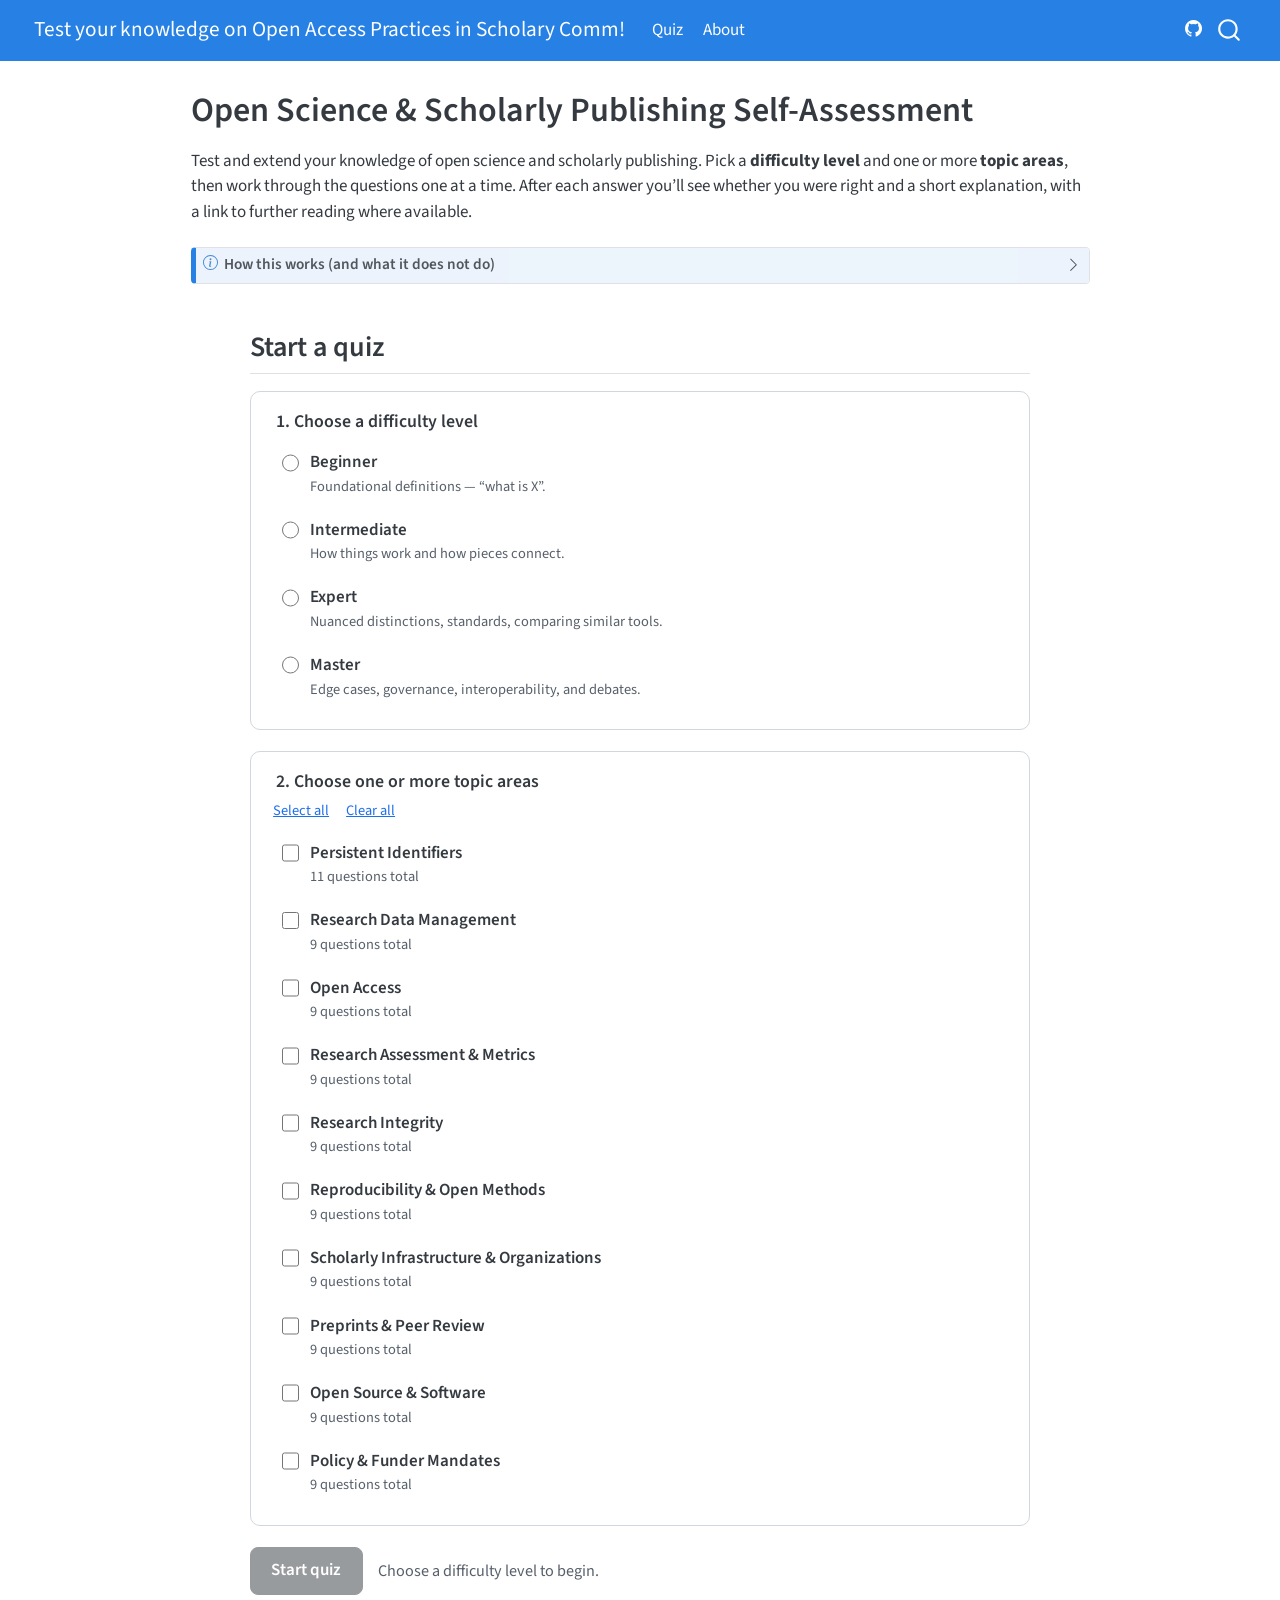
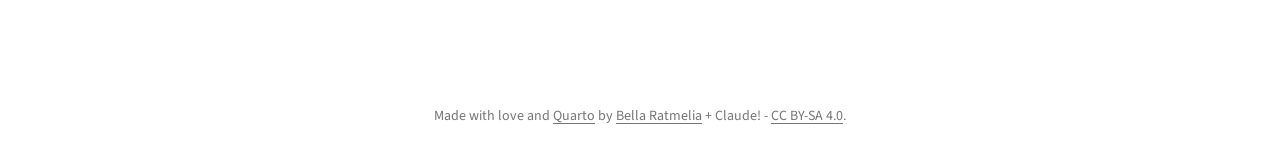
==== commit 6fcfabbf: "Built site for gh-pages" ====
--- a/index.html
+++ b/index.html
@@ -141,7 +141,7 @@
 </ul>
           </div> <!-- /navcollapse -->
             <div class="quarto-navbar-tools">
-    <a href="https://github.com/" title="" class="quarto-navigation-tool px-1" aria-label=""><i class="bi bi-github"></i></a>
+    <a href="https://github.com/bellaratmelia/os-knowledge-check/" title="" class="quarto-navigation-tool px-1" aria-label=""><i class="bi bi-github"></i></a>
 </div>
       </div> <!-- /container-fluid -->
     </nav>
@@ -728,7 +728,7 @@
     }
       var localhostRegex = new RegExp(/^(?:http|https):\/\/localhost\:?[0-9]*\//);
       var mailtoRegex = new RegExp(/^mailto:/);
-        var filterRegex = new RegExp('/' + window.location.host + '/');
+        var filterRegex = new RegExp("https:\/\/bellaratmelia\.github\.io\/os-knowledge-check\/");
       var isInternal = (href) => {
           return filterRegex.test(href) || localhostRegex.test(href) || mailtoRegex.test(href);
       }
@@ -1056,6 +1056,19 @@
   });
   </script>
 </div> <!-- /content -->
+<footer class="footer">
+  <div class="nav-footer">
+    <div class="nav-footer-left">
+      &nbsp;
+    </div>   
+    <div class="nav-footer-center">
+<p>Made with love and <a href="https://quarto.org/">Quarto</a> by <a href="https://bellaratmelia.github.io/">Bella Ratmelia</a> + Claude! - <a href="https://creativecommons.org/licenses/by-sa/4.0/">CC BY-SA 4.0</a>.</p>
+</div>
+    <div class="nav-footer-right">
+      &nbsp;
+    </div>
+  </div>
+</footer>
 
 
 
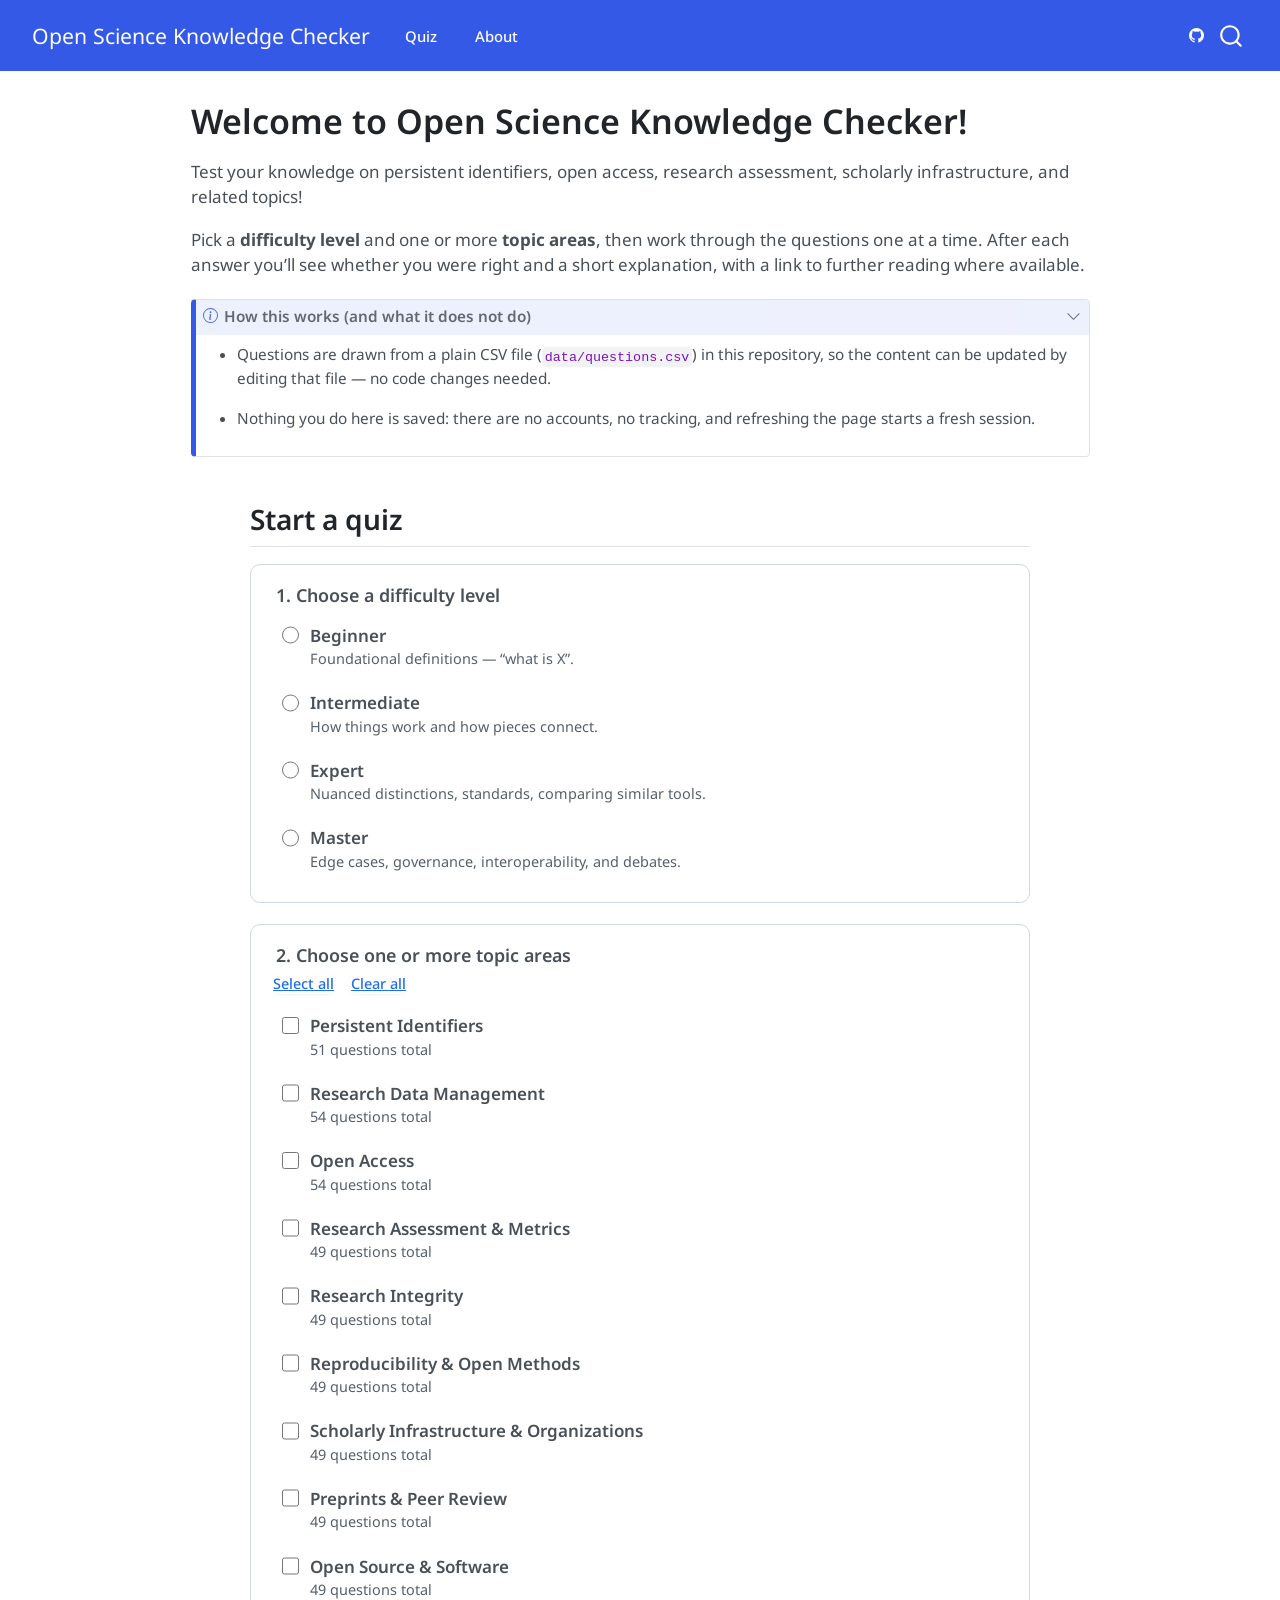
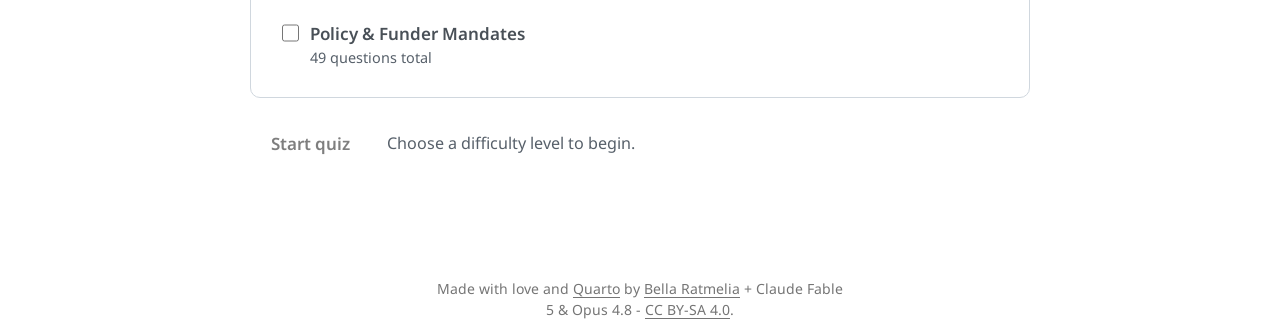
==== commit 11c50b30: "Built site for gh-pages" ====
--- a/index.html
+++ b/index.html
@@ -7,7 +7,7 @@
 <meta name="viewport" content="width=device-width, initial-scale=1.0, user-scalable=yes">
 
 
-<title>Open Science Self-Assessment Quiz – Test your knowledge on Open Access Practices in Scholary Comm!</title>
+<title>Home – Open Science Knowledge Checker</title>
 <style>
 code{white-space: pre-wrap;}
 span.smallcaps{font-variant: small-caps;}
@@ -59,7 +59,6 @@
 
 
 <script src="site_libs/quarto-nav/quarto-nav.js"></script>
-<script src="site_libs/quarto-nav/headroom.min.js"></script>
 <script src="site_libs/clipboard/clipboard.min.js"></script>
 <script src="site_libs/quarto-search/autocomplete.umd.js"></script>
 <script src="site_libs/quarto-search/fuse.min.js"></script>
@@ -75,7 +74,7 @@
 <link href="site_libs/quarto-html/quarto-syntax-highlighting-7b89279ff1a6dce999919e0e67d4d9ec.css" rel="stylesheet" id="quarto-text-highlighting-styles">
 <script src="site_libs/bootstrap/bootstrap.min.js"></script>
 <link href="site_libs/bootstrap/bootstrap-icons.css" rel="stylesheet">
-<link href="site_libs/bootstrap/bootstrap-02afda6dcc36a1441e1e183614794f8f.min.css" rel="stylesheet" append-hash="true" id="quarto-bootstrap" data-mode="light">
+<link href="site_libs/bootstrap/bootstrap-fded7cfb2a1740948d72d926ab322a9f.min.css" rel="stylesheet" append-hash="true" id="quarto-bootstrap" data-mode="light">
 <script id="quarto-search-options" type="application/json">{
   "location": "navbar",
   "copy-button": false,
@@ -106,6 +105,9 @@
 <script type="module" src="site_libs/quarto-ojs/quarto-ojs-runtime.js"></script>
 <link href="site_libs/quarto-ojs/quarto-ojs.css" rel="stylesheet">
 <meta name="viewport" content="width=device-width, initial-scale=1">
+<link rel="preconnect" href="https://fonts.googleapis.com">
+<link rel="preconnect" href="https://fonts.gstatic.com" crossorigin="">
+<link href="https://fonts.googleapis.com/css2?family=Noto+Sans:ital,wght@0,100..900;1,100..900&amp;display=swap" rel="stylesheet">
 
 
 <link rel="stylesheet" href="styles.css">
@@ -121,7 +123,7 @@
     <a href="./index.html" class="navbar-brand navbar-brand-logo">
     </a>
     <a class="navbar-brand" href="./index.html">
-    <span class="navbar-title">Test your knowledge on Open Access Practices in Scholary Comm!</span>
+    <span class="navbar-title">Open Science Knowledge Checker</span>
     </a>
   </div>
             <div id="quarto-search" class="" title="Search"></div>
@@ -153,10 +155,11 @@
     
 <!-- main -->
 <main class="content" id="quarto-document-content">
+<a class="qa-skip-link" href="#quarto-document-content">Skip to main content</a>
 
 <header id="title-block-header" class="quarto-title-block default">
 <div class="quarto-title">
-<h1 class="title">Open Science &amp; Scholarly Publishing Self-Assessment</h1>
+<h1 class="title">Welcome to Open Science Knowledge Checker!</h1>
 </div>
 
 
@@ -173,9 +176,10 @@
 </header>
 
 
-<p>Test and extend your knowledge of open science and scholarly publishing. Pick a <strong>difficulty level</strong> and one or more <strong>topic areas</strong>, then work through the questions one at a time. After each answer you’ll see whether you were right and a short explanation, with a link to further reading where available.</p>
+<p>Test your knowledge on persistent identifiers, open access, research assessment, scholarly infrastructure, and related topics!</p>
+<p>Pick a <strong>difficulty level</strong> and one or more <strong>topic areas</strong>, then work through the questions one at a time. After each answer you’ll see whether you were right and a short explanation, with a link to further reading where available.</p>
 <div class="callout callout-style-default callout-note callout-titled">
-<div class="callout-header d-flex align-content-center collapsed" data-bs-toggle="collapse" data-bs-target=".callout-1-contents" aria-controls="callout-1" aria-expanded="false" aria-label="Toggle callout">
+<div class="callout-header d-flex align-content-center" data-bs-toggle="collapse" data-bs-target=".callout-1-contents" aria-controls="callout-1" aria-expanded="true" aria-label="Toggle callout">
 <div class="callout-icon-container">
 <i class="callout-icon"></i>
 </div>
@@ -184,22 +188,25 @@
 </div>
 <div class="callout-btn-toggle d-inline-block border-0 py-1 ps-1 pe-0 float-end"><i class="callout-toggle"></i></div>
 </div>
-<div id="callout-1" class="callout-1-contents callout-collapse collapse">
+<div id="callout-1" class="callout-1-contents callout-collapse collapse show">
 <div class="callout-body-container callout-body">
-<p>Questions are drawn from a plain CSV file (<code>data/questions.csv</code>) in this repository, so the content can be updated by editing that file — no code changes needed. Nothing you do here is saved: there are no accounts, no tracking, and refreshing the page starts a fresh session.</p>
+<ul>
+<li><p>Questions are drawn from a plain CSV file (<code>data/questions.csv</code>) in this repository, so the content can be updated by editing that file — no code changes needed.</p></li>
+<li><p>Nothing you do here is saved: there are no accounts, no tracking, and refreshing the page starts a fresh session.</p></li>
+</ul>
 </div>
 </div>
 </div>
 <div class="cell hidden">
-<div class="code-copy-outer-scaffold"><div class="sourceCode cell-code hidden" id="cb1" data-startfrom="22" data-source-offset="0"><pre class="sourceCode js code-with-copy"><code class="sourceCode javascript" style="counter-reset: source-line 21;"><span id="cb1-22"><a href="#cb1-22" aria-hidden="true" tabindex="-1"></a><span class="co">// ---------------------------------------------------------------------------</span></span>
-<span id="cb1-23"><a href="#cb1-23" aria-hidden="true" tabindex="-1"></a><span class="co">// DATA LOADING</span></span>
-<span id="cb1-24"><a href="#cb1-24" aria-hidden="true" tabindex="-1"></a><span class="co">// ---------------------------------------------------------------------------</span></span>
-<span id="cb1-25"><a href="#cb1-25" aria-hidden="true" tabindex="-1"></a><span class="co">// Load the question bank from the CSV. FileAttachment makes Quarto aware of the</span></span>
-<span id="cb1-26"><a href="#cb1-26" aria-hidden="true" tabindex="-1"></a><span class="co">// file so it is copied into the published site, and .csv() parses it into an</span></span>
-<span id="cb1-27"><a href="#cb1-27" aria-hidden="true" tabindex="-1"></a><span class="co">// array of row objects keyed by the CSV header names. Every value is a string.</span></span>
-<span id="cb1-28"><a href="#cb1-28" aria-hidden="true" tabindex="-1"></a><span class="co">// This is the ONLY place the app reads the questions, so editing the CSV is all</span></span>
-<span id="cb1-29"><a href="#cb1-29" aria-hidden="true" tabindex="-1"></a><span class="co">// that is needed to change the quiz.</span></span>
-<span id="cb1-30"><a href="#cb1-30" aria-hidden="true" tabindex="-1"></a>questions <span class="op">=</span> <span class="fu">FileAttachment</span>(<span class="st">"data/questions.csv"</span>)<span class="op">.</span><span class="fu">csv</span>({ <span class="dt">typed</span><span class="op">:</span> <span class="kw">false</span> })</span></code></pre></div><button title="Copy to Clipboard" class="code-copy-button"><i class="bi"></i></button></div>
+<div class="code-copy-outer-scaffold"><div class="sourceCode cell-code hidden" id="cb1" data-startfrom="25" data-source-offset="0"><pre class="sourceCode js code-with-copy"><code class="sourceCode javascript" style="counter-reset: source-line 24;"><span id="cb1-25"><a href="#cb1-25" aria-hidden="true" tabindex="-1"></a><span class="co">// ---------------------------------------------------------------------------</span></span>
+<span id="cb1-26"><a href="#cb1-26" aria-hidden="true" tabindex="-1"></a><span class="co">// DATA LOADING</span></span>
+<span id="cb1-27"><a href="#cb1-27" aria-hidden="true" tabindex="-1"></a><span class="co">// ---------------------------------------------------------------------------</span></span>
+<span id="cb1-28"><a href="#cb1-28" aria-hidden="true" tabindex="-1"></a><span class="co">// Load the question bank from the CSV. FileAttachment makes Quarto aware of the</span></span>
+<span id="cb1-29"><a href="#cb1-29" aria-hidden="true" tabindex="-1"></a><span class="co">// file so it is copied into the published site, and .csv() parses it into an</span></span>
+<span id="cb1-30"><a href="#cb1-30" aria-hidden="true" tabindex="-1"></a><span class="co">// array of row objects keyed by the CSV header names. Every value is a string.</span></span>
+<span id="cb1-31"><a href="#cb1-31" aria-hidden="true" tabindex="-1"></a><span class="co">// This is the ONLY place the app reads the questions, so editing the CSV is all</span></span>
+<span id="cb1-32"><a href="#cb1-32" aria-hidden="true" tabindex="-1"></a><span class="co">// that is needed to change the quiz.</span></span>
+<span id="cb1-33"><a href="#cb1-33" aria-hidden="true" tabindex="-1"></a>questions <span class="op">=</span> <span class="fu">FileAttachment</span>(<span class="st">"data/questions.csv"</span>)<span class="op">.</span><span class="fu">csv</span>({ <span class="dt">typed</span><span class="op">:</span> <span class="kw">false</span> })</span></code></pre></div><button title="Copy to Clipboard" class="code-copy-button"><i class="bi"></i></button></div>
 <div class="cell-output cell-output-display hidden">
 <div id="ojs-cell-1" data-nodetype="declaration">
 
@@ -207,433 +214,433 @@
 </div>
 </div>
 <div class="cell">
-<div class="code-copy-outer-scaffold"><div class="sourceCode cell-code hidden" id="cb2" data-startfrom="36" data-source-offset="0"><pre class="sourceCode js code-with-copy"><code class="sourceCode javascript" style="counter-reset: source-line 35;"><span id="cb2-36"><a href="#cb2-36" aria-hidden="true" tabindex="-1"></a><span class="co">// ---------------------------------------------------------------------------</span></span>
-<span id="cb2-37"><a href="#cb2-37" aria-hidden="true" tabindex="-1"></a><span class="co">// THE QUIZ APPLICATION</span></span>
-<span id="cb2-38"><a href="#cb2-38" aria-hidden="true" tabindex="-1"></a><span class="co">// ---------------------------------------------------------------------------</span></span>
-<span id="cb2-39"><a href="#cb2-39" aria-hidden="true" tabindex="-1"></a><span class="co">// This single Observable JS cell builds the entire interactive quiz as one</span></span>
-<span id="cb2-40"><a href="#cb2-40" aria-hidden="true" tabindex="-1"></a><span class="co">// self-contained DOM component and returns it for Quarto to display.</span></span>
-<span id="cb2-41"><a href="#cb2-41" aria-hidden="true" tabindex="-1"></a><span class="co">//</span></span>
-<span id="cb2-42"><a href="#cb2-42" aria-hidden="true" tabindex="-1"></a><span class="co">// WHY ONE BIG CELL INSTEAD OF MANY REACTIVE OJS CELLS?</span></span>
-<span id="cb2-43"><a href="#cb2-43" aria-hidden="true" tabindex="-1"></a><span class="co">// A quiz is inherently *stateful* — it has a current question, a running score,</span></span>
-<span id="cb2-44"><a href="#cb2-44" aria-hidden="true" tabindex="-1"></a><span class="co">// and answers that lock once chosen. Observable's reactive model is designed for</span></span>
-<span id="cb2-45"><a href="#cb2-45" aria-hidden="true" tabindex="-1"></a><span class="co">// dataflow (recompute when inputs change), which is awkward for imperative,</span></span>
-<span id="cb2-46"><a href="#cb2-46" aria-hidden="true" tabindex="-1"></a><span class="co">// step-by-step state. So we let OJS do what it is good at (loading the CSV,</span></span>
-<span id="cb2-47"><a href="#cb2-47" aria-hidden="true" tabindex="-1"></a><span class="co">// theming, embedding) and manage the quiz state ourselves with a plain-JavaScript</span></span>
-<span id="cb2-48"><a href="#cb2-48" aria-hidden="true" tabindex="-1"></a><span class="co">// closure. The cell depends only on `questions`, so it runs exactly once.</span></span>
-<span id="cb2-49"><a href="#cb2-49" aria-hidden="true" tabindex="-1"></a></span>
-<span id="cb2-50"><a href="#cb2-50" aria-hidden="true" tabindex="-1"></a>quizApp <span class="op">=</span> {</span>
-<span id="cb2-51"><a href="#cb2-51" aria-hidden="true" tabindex="-1"></a>  <span class="co">// -- Fixed taxonomies -----------------------------------------------------</span></span>
-<span id="cb2-52"><a href="#cb2-52" aria-hidden="true" tabindex="-1"></a>  <span class="co">// The four difficulty levels, in the order they should appear.</span></span>
-<span id="cb2-53"><a href="#cb2-53" aria-hidden="true" tabindex="-1"></a>  <span class="kw">const</span> LEVELS <span class="op">=</span> [<span class="st">"Beginner"</span><span class="op">,</span> <span class="st">"Intermediate"</span><span class="op">,</span> <span class="st">"Expert"</span><span class="op">,</span> <span class="st">"Master"</span>]<span class="op">;</span></span>
-<span id="cb2-54"><a href="#cb2-54" aria-hidden="true" tabindex="-1"></a></span>
-<span id="cb2-55"><a href="#cb2-55" aria-hidden="true" tabindex="-1"></a>  <span class="co">// A one-line description of each level, shown to help users choose.</span></span>
-<span id="cb2-56"><a href="#cb2-56" aria-hidden="true" tabindex="-1"></a>  <span class="kw">const</span> LEVEL_HINTS <span class="op">=</span> {</span>
-<span id="cb2-57"><a href="#cb2-57" aria-hidden="true" tabindex="-1"></a>    <span class="st">"Beginner"</span><span class="op">:</span> <span class="st">"Foundational definitions — “what is X”."</span><span class="op">,</span></span>
-<span id="cb2-58"><a href="#cb2-58" aria-hidden="true" tabindex="-1"></a>    <span class="st">"Intermediate"</span><span class="op">:</span> <span class="st">"How things work and how pieces connect."</span><span class="op">,</span></span>
-<span id="cb2-59"><a href="#cb2-59" aria-hidden="true" tabindex="-1"></a>    <span class="st">"Expert"</span><span class="op">:</span> <span class="st">"Nuanced distinctions, standards, comparing similar tools."</span><span class="op">,</span></span>
-<span id="cb2-60"><a href="#cb2-60" aria-hidden="true" tabindex="-1"></a>    <span class="st">"Master"</span><span class="op">:</span> <span class="st">"Edge cases, governance, interoperability, and debates."</span></span>
-<span id="cb2-61"><a href="#cb2-61" aria-hidden="true" tabindex="-1"></a>  }<span class="op">;</span></span>
-<span id="cb2-62"><a href="#cb2-62" aria-hidden="true" tabindex="-1"></a></span>
-<span id="cb2-63"><a href="#cb2-63" aria-hidden="true" tabindex="-1"></a>  <span class="co">// The topic areas, in display order. These MUST match the `area` values in the</span></span>
-<span id="cb2-64"><a href="#cb2-64" aria-hidden="true" tabindex="-1"></a>  <span class="co">// CSV exactly. Any area found in the CSV but missing here would be dropped, so</span></span>
-<span id="cb2-65"><a href="#cb2-65" aria-hidden="true" tabindex="-1"></a>  <span class="co">// we also warn (in the console) if that happens, to catch typos when editing.</span></span>
-<span id="cb2-66"><a href="#cb2-66" aria-hidden="true" tabindex="-1"></a>  <span class="kw">const</span> AREA_ORDER <span class="op">=</span> [</span>
-<span id="cb2-67"><a href="#cb2-67" aria-hidden="true" tabindex="-1"></a>    <span class="st">"Persistent Identifiers"</span><span class="op">,</span></span>
-<span id="cb2-68"><a href="#cb2-68" aria-hidden="true" tabindex="-1"></a>    <span class="st">"Research Data Management"</span><span class="op">,</span></span>
-<span id="cb2-69"><a href="#cb2-69" aria-hidden="true" tabindex="-1"></a>    <span class="st">"Open Access"</span><span class="op">,</span></span>
-<span id="cb2-70"><a href="#cb2-70" aria-hidden="true" tabindex="-1"></a>    <span class="st">"Research Assessment &amp; Metrics"</span><span class="op">,</span></span>
-<span id="cb2-71"><a href="#cb2-71" aria-hidden="true" tabindex="-1"></a>    <span class="st">"Research Integrity"</span><span class="op">,</span></span>
-<span id="cb2-72"><a href="#cb2-72" aria-hidden="true" tabindex="-1"></a>    <span class="st">"Reproducibility &amp; Open Methods"</span><span class="op">,</span></span>
-<span id="cb2-73"><a href="#cb2-73" aria-hidden="true" tabindex="-1"></a>    <span class="st">"Scholarly Infrastructure &amp; Organizations"</span><span class="op">,</span></span>
-<span id="cb2-74"><a href="#cb2-74" aria-hidden="true" tabindex="-1"></a>    <span class="st">"Preprints &amp; Peer Review"</span><span class="op">,</span></span>
-<span id="cb2-75"><a href="#cb2-75" aria-hidden="true" tabindex="-1"></a>    <span class="st">"Open Source &amp; Software"</span><span class="op">,</span></span>
-<span id="cb2-76"><a href="#cb2-76" aria-hidden="true" tabindex="-1"></a>    <span class="st">"Policy &amp; Funder Mandates"</span></span>
-<span id="cb2-77"><a href="#cb2-77" aria-hidden="true" tabindex="-1"></a>  ]<span class="op">;</span></span>
-<span id="cb2-78"><a href="#cb2-78" aria-hidden="true" tabindex="-1"></a></span>
-<span id="cb2-79"><a href="#cb2-79" aria-hidden="true" tabindex="-1"></a>  <span class="co">// Maximum number of questions in a single session. If more questions match the</span></span>
-<span id="cb2-80"><a href="#cb2-80" aria-hidden="true" tabindex="-1"></a>  <span class="co">// chosen filters, we randomly sample this many so sessions stay a reasonable</span></span>
-<span id="cb2-81"><a href="#cb2-81" aria-hidden="true" tabindex="-1"></a>  <span class="co">// length. The user is told how many of the matching pool are being asked.</span></span>
-<span id="cb2-82"><a href="#cb2-82" aria-hidden="true" tabindex="-1"></a>  <span class="kw">const</span> MAX_QUESTIONS <span class="op">=</span> <span class="dv">15</span><span class="op">;</span></span>
-<span id="cb2-83"><a href="#cb2-83" aria-hidden="true" tabindex="-1"></a></span>
-<span id="cb2-84"><a href="#cb2-84" aria-hidden="true" tabindex="-1"></a>  <span class="co">// The five option columns, in order.</span></span>
-<span id="cb2-85"><a href="#cb2-85" aria-hidden="true" tabindex="-1"></a>  <span class="kw">const</span> OPTION_LETTERS <span class="op">=</span> [<span class="st">"a"</span><span class="op">,</span> <span class="st">"b"</span><span class="op">,</span> <span class="st">"c"</span><span class="op">,</span> <span class="st">"d"</span><span class="op">,</span> <span class="st">"e"</span>]<span class="op">;</span></span>
+<div class="code-copy-outer-scaffold"><div class="sourceCode cell-code hidden" id="cb2" data-startfrom="39" data-source-offset="0"><pre class="sourceCode js code-with-copy"><code class="sourceCode javascript" style="counter-reset: source-line 38;"><span id="cb2-39"><a href="#cb2-39" aria-hidden="true" tabindex="-1"></a><span class="co">// ---------------------------------------------------------------------------</span></span>
+<span id="cb2-40"><a href="#cb2-40" aria-hidden="true" tabindex="-1"></a><span class="co">// THE QUIZ APPLICATION</span></span>
+<span id="cb2-41"><a href="#cb2-41" aria-hidden="true" tabindex="-1"></a><span class="co">// ---------------------------------------------------------------------------</span></span>
+<span id="cb2-42"><a href="#cb2-42" aria-hidden="true" tabindex="-1"></a><span class="co">// This single Observable JS cell builds the entire interactive quiz as one</span></span>
+<span id="cb2-43"><a href="#cb2-43" aria-hidden="true" tabindex="-1"></a><span class="co">// self-contained DOM component and returns it for Quarto to display.</span></span>
+<span id="cb2-44"><a href="#cb2-44" aria-hidden="true" tabindex="-1"></a><span class="co">//</span></span>
+<span id="cb2-45"><a href="#cb2-45" aria-hidden="true" tabindex="-1"></a><span class="co">// WHY ONE BIG CELL INSTEAD OF MANY REACTIVE OJS CELLS?</span></span>
+<span id="cb2-46"><a href="#cb2-46" aria-hidden="true" tabindex="-1"></a><span class="co">// A quiz is inherently *stateful* — it has a current question, a running score,</span></span>
+<span id="cb2-47"><a href="#cb2-47" aria-hidden="true" tabindex="-1"></a><span class="co">// and answers that lock once chosen. Observable's reactive model is designed for</span></span>
+<span id="cb2-48"><a href="#cb2-48" aria-hidden="true" tabindex="-1"></a><span class="co">// dataflow (recompute when inputs change), which is awkward for imperative,</span></span>
+<span id="cb2-49"><a href="#cb2-49" aria-hidden="true" tabindex="-1"></a><span class="co">// step-by-step state. So we let OJS do what it is good at (loading the CSV,</span></span>
+<span id="cb2-50"><a href="#cb2-50" aria-hidden="true" tabindex="-1"></a><span class="co">// theming, embedding) and manage the quiz state ourselves with a plain-JavaScript</span></span>
+<span id="cb2-51"><a href="#cb2-51" aria-hidden="true" tabindex="-1"></a><span class="co">// closure. The cell depends only on `questions`, so it runs exactly once.</span></span>
+<span id="cb2-52"><a href="#cb2-52" aria-hidden="true" tabindex="-1"></a></span>
+<span id="cb2-53"><a href="#cb2-53" aria-hidden="true" tabindex="-1"></a>quizApp <span class="op">=</span> {</span>
+<span id="cb2-54"><a href="#cb2-54" aria-hidden="true" tabindex="-1"></a>  <span class="co">// -- Fixed taxonomies -----------------------------------------------------</span></span>
+<span id="cb2-55"><a href="#cb2-55" aria-hidden="true" tabindex="-1"></a>  <span class="co">// The four difficulty levels, in the order they should appear.</span></span>
+<span id="cb2-56"><a href="#cb2-56" aria-hidden="true" tabindex="-1"></a>  <span class="kw">const</span> LEVELS <span class="op">=</span> [<span class="st">"Beginner"</span><span class="op">,</span> <span class="st">"Intermediate"</span><span class="op">,</span> <span class="st">"Expert"</span><span class="op">,</span> <span class="st">"Master"</span>]<span class="op">;</span></span>
+<span id="cb2-57"><a href="#cb2-57" aria-hidden="true" tabindex="-1"></a></span>
+<span id="cb2-58"><a href="#cb2-58" aria-hidden="true" tabindex="-1"></a>  <span class="co">// A one-line description of each level, shown to help users choose.</span></span>
+<span id="cb2-59"><a href="#cb2-59" aria-hidden="true" tabindex="-1"></a>  <span class="kw">const</span> LEVEL_HINTS <span class="op">=</span> {</span>
+<span id="cb2-60"><a href="#cb2-60" aria-hidden="true" tabindex="-1"></a>    <span class="st">"Beginner"</span><span class="op">:</span> <span class="st">"Foundational definitions — “what is X”."</span><span class="op">,</span></span>
+<span id="cb2-61"><a href="#cb2-61" aria-hidden="true" tabindex="-1"></a>    <span class="st">"Intermediate"</span><span class="op">:</span> <span class="st">"How things work and how pieces connect."</span><span class="op">,</span></span>
+<span id="cb2-62"><a href="#cb2-62" aria-hidden="true" tabindex="-1"></a>    <span class="st">"Expert"</span><span class="op">:</span> <span class="st">"Nuanced distinctions, standards, comparing similar tools."</span><span class="op">,</span></span>
+<span id="cb2-63"><a href="#cb2-63" aria-hidden="true" tabindex="-1"></a>    <span class="st">"Master"</span><span class="op">:</span> <span class="st">"Edge cases, governance, interoperability, and debates."</span></span>
+<span id="cb2-64"><a href="#cb2-64" aria-hidden="true" tabindex="-1"></a>  }<span class="op">;</span></span>
+<span id="cb2-65"><a href="#cb2-65" aria-hidden="true" tabindex="-1"></a></span>
+<span id="cb2-66"><a href="#cb2-66" aria-hidden="true" tabindex="-1"></a>  <span class="co">// The topic areas, in display order. These MUST match the `area` values in the</span></span>
+<span id="cb2-67"><a href="#cb2-67" aria-hidden="true" tabindex="-1"></a>  <span class="co">// CSV exactly. Any area found in the CSV but missing here would be dropped, so</span></span>
+<span id="cb2-68"><a href="#cb2-68" aria-hidden="true" tabindex="-1"></a>  <span class="co">// we also warn (in the console) if that happens, to catch typos when editing.</span></span>
+<span id="cb2-69"><a href="#cb2-69" aria-hidden="true" tabindex="-1"></a>  <span class="kw">const</span> AREA_ORDER <span class="op">=</span> [</span>
+<span id="cb2-70"><a href="#cb2-70" aria-hidden="true" tabindex="-1"></a>    <span class="st">"Persistent Identifiers"</span><span class="op">,</span></span>
+<span id="cb2-71"><a href="#cb2-71" aria-hidden="true" tabindex="-1"></a>    <span class="st">"Research Data Management"</span><span class="op">,</span></span>
+<span id="cb2-72"><a href="#cb2-72" aria-hidden="true" tabindex="-1"></a>    <span class="st">"Open Access"</span><span class="op">,</span></span>
+<span id="cb2-73"><a href="#cb2-73" aria-hidden="true" tabindex="-1"></a>    <span class="st">"Research Assessment &amp; Metrics"</span><span class="op">,</span></span>
+<span id="cb2-74"><a href="#cb2-74" aria-hidden="true" tabindex="-1"></a>    <span class="st">"Research Integrity"</span><span class="op">,</span></span>
+<span id="cb2-75"><a href="#cb2-75" aria-hidden="true" tabindex="-1"></a>    <span class="st">"Reproducibility &amp; Open Methods"</span><span class="op">,</span></span>
+<span id="cb2-76"><a href="#cb2-76" aria-hidden="true" tabindex="-1"></a>    <span class="st">"Scholarly Infrastructure &amp; Organizations"</span><span class="op">,</span></span>
+<span id="cb2-77"><a href="#cb2-77" aria-hidden="true" tabindex="-1"></a>    <span class="st">"Preprints &amp; Peer Review"</span><span class="op">,</span></span>
+<span id="cb2-78"><a href="#cb2-78" aria-hidden="true" tabindex="-1"></a>    <span class="st">"Open Source &amp; Software"</span><span class="op">,</span></span>
+<span id="cb2-79"><a href="#cb2-79" aria-hidden="true" tabindex="-1"></a>    <span class="st">"Policy &amp; Funder Mandates"</span></span>
+<span id="cb2-80"><a href="#cb2-80" aria-hidden="true" tabindex="-1"></a>  ]<span class="op">;</span></span>
+<span id="cb2-81"><a href="#cb2-81" aria-hidden="true" tabindex="-1"></a></span>
+<span id="cb2-82"><a href="#cb2-82" aria-hidden="true" tabindex="-1"></a>  <span class="co">// Maximum number of questions in a single session. If more questions match the</span></span>
+<span id="cb2-83"><a href="#cb2-83" aria-hidden="true" tabindex="-1"></a>  <span class="co">// chosen filters, we randomly sample this many so sessions stay a reasonable</span></span>
+<span id="cb2-84"><a href="#cb2-84" aria-hidden="true" tabindex="-1"></a>  <span class="co">// length. The user is told how many of the matching pool are being asked.</span></span>
+<span id="cb2-85"><a href="#cb2-85" aria-hidden="true" tabindex="-1"></a>  <span class="kw">const</span> MAX_QUESTIONS <span class="op">=</span> <span class="dv">15</span><span class="op">;</span></span>
 <span id="cb2-86"><a href="#cb2-86" aria-hidden="true" tabindex="-1"></a></span>
-<span id="cb2-87"><a href="#cb2-87" aria-hidden="true" tabindex="-1"></a>  <span class="co">// -- Sanity check: warn if the CSV contains an area we don't know about -----</span></span>
-<span id="cb2-88"><a href="#cb2-88" aria-hidden="true" tabindex="-1"></a>  <span class="kw">const</span> knownAreas <span class="op">=</span> <span class="kw">new</span> <span class="bu">Set</span>(AREA_ORDER)<span class="op">;</span></span>
-<span id="cb2-89"><a href="#cb2-89" aria-hidden="true" tabindex="-1"></a>  <span class="kw">const</span> unknownAreas <span class="op">=</span> [<span class="op">...</span><span class="kw">new</span> <span class="bu">Set</span>(questions<span class="op">.</span><span class="fu">map</span>(q <span class="kw">=&gt;</span> q<span class="op">.</span><span class="at">area</span>))]<span class="op">.</span><span class="fu">filter</span>(a <span class="kw">=&gt;</span> <span class="op">!</span>knownAreas<span class="op">.</span><span class="fu">has</span>(a))<span class="op">;</span></span>
-<span id="cb2-90"><a href="#cb2-90" aria-hidden="true" tabindex="-1"></a>  <span class="cf">if</span> (unknownAreas<span class="op">.</span><span class="at">length</span>) {</span>
-<span id="cb2-91"><a href="#cb2-91" aria-hidden="true" tabindex="-1"></a>    <span class="bu">console</span><span class="op">.</span><span class="fu">warn</span>(<span class="st">"Questions.csv contains area(s) not in AREA_ORDER (they will be hidden):"</span><span class="op">,</span> unknownAreas)<span class="op">;</span></span>
-<span id="cb2-92"><a href="#cb2-92" aria-hidden="true" tabindex="-1"></a>  }</span>
-<span id="cb2-93"><a href="#cb2-93" aria-hidden="true" tabindex="-1"></a>  <span class="co">// Only offer areas that actually have at least one question.</span></span>
-<span id="cb2-94"><a href="#cb2-94" aria-hidden="true" tabindex="-1"></a>  <span class="kw">const</span> areasPresent <span class="op">=</span> AREA_ORDER<span class="op">.</span><span class="fu">filter</span>(a <span class="kw">=&gt;</span> questions<span class="op">.</span><span class="fu">some</span>(q <span class="kw">=&gt;</span> q<span class="op">.</span><span class="at">area</span> <span class="op">===</span> a))<span class="op">;</span></span>
-<span id="cb2-95"><a href="#cb2-95" aria-hidden="true" tabindex="-1"></a></span>
-<span id="cb2-96"><a href="#cb2-96" aria-hidden="true" tabindex="-1"></a>  <span class="co">// -- Application state ------------------------------------------------------</span></span>
-<span id="cb2-97"><a href="#cb2-97" aria-hidden="true" tabindex="-1"></a>  <span class="kw">const</span> state <span class="op">=</span> {</span>
-<span id="cb2-98"><a href="#cb2-98" aria-hidden="true" tabindex="-1"></a>    <span class="dt">screen</span><span class="op">:</span> <span class="st">"landing"</span><span class="op">,</span>   <span class="co">// "landing" | "quiz" | "summary"</span></span>
-<span id="cb2-99"><a href="#cb2-99" aria-hidden="true" tabindex="-1"></a>    <span class="dt">level</span><span class="op">:</span> <span class="kw">null</span><span class="op">,</span>         <span class="co">// chosen difficulty (string)</span></span>
-<span id="cb2-100"><a href="#cb2-100" aria-hidden="true" tabindex="-1"></a>    <span class="dt">areas</span><span class="op">:</span> <span class="kw">new</span> <span class="bu">Set</span>()<span class="op">,</span>    <span class="co">// chosen topic areas</span></span>
-<span id="cb2-101"><a href="#cb2-101" aria-hidden="true" tabindex="-1"></a>    <span class="dt">deck</span><span class="op">:</span> []<span class="op">,</span>            <span class="co">// the questions for this session, in order</span></span>
-<span id="cb2-102"><a href="#cb2-102" aria-hidden="true" tabindex="-1"></a>    <span class="dt">idx</span><span class="op">:</span> <span class="dv">0</span><span class="op">,</span>              <span class="co">// index of the current question in the deck</span></span>
-<span id="cb2-103"><a href="#cb2-103" aria-hidden="true" tabindex="-1"></a>    <span class="dt">responses</span><span class="op">:</span> []        <span class="co">// one entry per answered question: {question, chosen, isCorrect}</span></span>
-<span id="cb2-104"><a href="#cb2-104" aria-hidden="true" tabindex="-1"></a>  }<span class="op">;</span></span>
-<span id="cb2-105"><a href="#cb2-105" aria-hidden="true" tabindex="-1"></a></span>
-<span id="cb2-106"><a href="#cb2-106" aria-hidden="true" tabindex="-1"></a>  <span class="co">// The root element we return to OJS. Everything is re-rendered inside it.</span></span>
-<span id="cb2-107"><a href="#cb2-107" aria-hidden="true" tabindex="-1"></a>  <span class="kw">const</span> <span class="bu">root</span> <span class="op">=</span> <span class="bu">document</span><span class="op">.</span><span class="fu">createElement</span>(<span class="st">"div"</span>)<span class="op">;</span></span>
-<span id="cb2-108"><a href="#cb2-108" aria-hidden="true" tabindex="-1"></a>  <span class="bu">root</span><span class="op">.</span><span class="at">className</span> <span class="op">=</span> <span class="st">"quiz-app"</span><span class="op">;</span></span>
-<span id="cb2-109"><a href="#cb2-109" aria-hidden="true" tabindex="-1"></a></span>
-<span id="cb2-110"><a href="#cb2-110" aria-hidden="true" tabindex="-1"></a>  <span class="co">// -- Small helpers ----------------------------------------------------------</span></span>
-<span id="cb2-111"><a href="#cb2-111" aria-hidden="true" tabindex="-1"></a></span>
-<span id="cb2-112"><a href="#cb2-112" aria-hidden="true" tabindex="-1"></a>  <span class="co">// Fisher–Yates shuffle, returns a new array (does not mutate the input).</span></span>
-<span id="cb2-113"><a href="#cb2-113" aria-hidden="true" tabindex="-1"></a>  <span class="kw">function</span> <span class="fu">shuffle</span>(array) {</span>
-<span id="cb2-114"><a href="#cb2-114" aria-hidden="true" tabindex="-1"></a>    <span class="kw">const</span> a <span class="op">=</span> array<span class="op">.</span><span class="fu">slice</span>()<span class="op">;</span></span>
-<span id="cb2-115"><a href="#cb2-115" aria-hidden="true" tabindex="-1"></a>    <span class="cf">for</span> (<span class="kw">let</span> i <span class="op">=</span> a<span class="op">.</span><span class="at">length</span> <span class="op">-</span> <span class="dv">1</span><span class="op">;</span> i <span class="op">&gt;</span> <span class="dv">0</span><span class="op">;</span> i<span class="op">--</span>) {</span>
-<span id="cb2-116"><a href="#cb2-116" aria-hidden="true" tabindex="-1"></a>      <span class="kw">const</span> j <span class="op">=</span> <span class="bu">Math</span><span class="op">.</span><span class="fu">floor</span>(<span class="bu">Math</span><span class="op">.</span><span class="fu">random</span>() <span class="op">*</span> (i <span class="op">+</span> <span class="dv">1</span>))<span class="op">;</span></span>
-<span id="cb2-117"><a href="#cb2-117" aria-hidden="true" tabindex="-1"></a>      [a[i]<span class="op">,</span> a[j]] <span class="op">=</span> [a[j]<span class="op">,</span> a[i]]<span class="op">;</span></span>
-<span id="cb2-118"><a href="#cb2-118" aria-hidden="true" tabindex="-1"></a>    }</span>
-<span id="cb2-119"><a href="#cb2-119" aria-hidden="true" tabindex="-1"></a>    <span class="cf">return</span> a<span class="op">;</span></span>
-<span id="cb2-120"><a href="#cb2-120" aria-hidden="true" tabindex="-1"></a>  }</span>
-<span id="cb2-121"><a href="#cb2-121" aria-hidden="true" tabindex="-1"></a></span>
-<span id="cb2-122"><a href="#cb2-122" aria-hidden="true" tabindex="-1"></a>  <span class="co">// How many questions match the current level + area selection?</span></span>
-<span id="cb2-123"><a href="#cb2-123" aria-hidden="true" tabindex="-1"></a>  <span class="kw">function</span> <span class="fu">matchingQuestions</span>() {</span>
-<span id="cb2-124"><a href="#cb2-124" aria-hidden="true" tabindex="-1"></a>    <span class="cf">if</span> (<span class="op">!</span>state<span class="op">.</span><span class="at">level</span> <span class="op">||</span> state<span class="op">.</span><span class="at">areas</span><span class="op">.</span><span class="at">size</span> <span class="op">===</span> <span class="dv">0</span>) <span class="cf">return</span> []<span class="op">;</span></span>
-<span id="cb2-125"><a href="#cb2-125" aria-hidden="true" tabindex="-1"></a>    <span class="cf">return</span> questions<span class="op">.</span><span class="fu">filter</span>(q <span class="kw">=&gt;</span> q<span class="op">.</span><span class="at">level</span> <span class="op">===</span> state<span class="op">.</span><span class="at">level</span> <span class="op">&amp;&amp;</span> state<span class="op">.</span><span class="at">areas</span><span class="op">.</span><span class="fu">has</span>(q<span class="op">.</span><span class="at">area</span>))<span class="op">;</span></span>
-<span id="cb2-126"><a href="#cb2-126" aria-hidden="true" tabindex="-1"></a>  }</span>
-<span id="cb2-127"><a href="#cb2-127" aria-hidden="true" tabindex="-1"></a></span>
-<span id="cb2-128"><a href="#cb2-128" aria-hidden="true" tabindex="-1"></a>  <span class="co">// Create an element with optional class, text, and attributes. Keeps the</span></span>
-<span id="cb2-129"><a href="#cb2-129" aria-hidden="true" tabindex="-1"></a>  <span class="co">// render functions below concise and readable.</span></span>
-<span id="cb2-130"><a href="#cb2-130" aria-hidden="true" tabindex="-1"></a>  <span class="kw">function</span> <span class="fu">el</span>(tag<span class="op">,</span> { className<span class="op">,</span> text<span class="op">,</span> html<span class="op">,</span> attrs } <span class="op">=</span> {}) {</span>
-<span id="cb2-131"><a href="#cb2-131" aria-hidden="true" tabindex="-1"></a>    <span class="kw">const</span> node <span class="op">=</span> <span class="bu">document</span><span class="op">.</span><span class="fu">createElement</span>(tag)<span class="op">;</span></span>
-<span id="cb2-132"><a href="#cb2-132" aria-hidden="true" tabindex="-1"></a>    <span class="cf">if</span> (className) node<span class="op">.</span><span class="at">className</span> <span class="op">=</span> className<span class="op">;</span></span>
-<span id="cb2-133"><a href="#cb2-133" aria-hidden="true" tabindex="-1"></a>    <span class="cf">if</span> (text <span class="op">!=</span> <span class="kw">null</span>) node<span class="op">.</span><span class="at">textContent</span> <span class="op">=</span> text<span class="op">;</span></span>
-<span id="cb2-134"><a href="#cb2-134" aria-hidden="true" tabindex="-1"></a>    <span class="cf">if</span> (html <span class="op">!=</span> <span class="kw">null</span>) node<span class="op">.</span><span class="at">innerHTML</span> <span class="op">=</span> html<span class="op">;</span></span>
-<span id="cb2-135"><a href="#cb2-135" aria-hidden="true" tabindex="-1"></a>    <span class="cf">if</span> (attrs) <span class="cf">for</span> (<span class="kw">const</span> [k<span class="op">,</span> v] <span class="kw">of</span> <span class="bu">Object</span><span class="op">.</span><span class="fu">entries</span>(attrs)) node<span class="op">.</span><span class="fu">setAttribute</span>(k<span class="op">,</span> v)<span class="op">;</span></span>
-<span id="cb2-136"><a href="#cb2-136" aria-hidden="true" tabindex="-1"></a>    <span class="cf">return</span> node<span class="op">;</span></span>
-<span id="cb2-137"><a href="#cb2-137" aria-hidden="true" tabindex="-1"></a>  }</span>
-<span id="cb2-138"><a href="#cb2-138" aria-hidden="true" tabindex="-1"></a></span>
-<span id="cb2-139"><a href="#cb2-139" aria-hidden="true" tabindex="-1"></a>  <span class="co">// -- Screen 1: Landing / filter selection -----------------------------------</span></span>
-<span id="cb2-140"><a href="#cb2-140" aria-hidden="true" tabindex="-1"></a>  <span class="kw">function</span> <span class="fu">renderLanding</span>() {</span>
-<span id="cb2-141"><a href="#cb2-141" aria-hidden="true" tabindex="-1"></a>    <span class="bu">root</span><span class="op">.</span><span class="at">innerHTML</span> <span class="op">=</span> <span class="st">""</span><span class="op">;</span></span>
-<span id="cb2-142"><a href="#cb2-142" aria-hidden="true" tabindex="-1"></a></span>
-<span id="cb2-143"><a href="#cb2-143" aria-hidden="true" tabindex="-1"></a>    <span class="bu">root</span><span class="op">.</span><span class="fu">append</span>(<span class="fu">el</span>(<span class="st">"h2"</span><span class="op">,</span> { <span class="dt">text</span><span class="op">:</span> <span class="st">"Start a quiz"</span> }))<span class="op">;</span></span>
-<span id="cb2-144"><a href="#cb2-144" aria-hidden="true" tabindex="-1"></a></span>
-<span id="cb2-145"><a href="#cb2-145" aria-hidden="true" tabindex="-1"></a>    <span class="co">// --- Difficulty level (single-select via radio buttons) ---</span></span>
-<span id="cb2-146"><a href="#cb2-146" aria-hidden="true" tabindex="-1"></a>    <span class="kw">const</span> levelField <span class="op">=</span> <span class="fu">el</span>(<span class="st">"fieldset"</span><span class="op">,</span> { <span class="dt">className</span><span class="op">:</span> <span class="st">"qa-fieldset"</span> })<span class="op">;</span></span>
-<span id="cb2-147"><a href="#cb2-147" aria-hidden="true" tabindex="-1"></a>    levelField<span class="op">.</span><span class="fu">append</span>(<span class="fu">el</span>(<span class="st">"legend"</span><span class="op">,</span> { <span class="dt">text</span><span class="op">:</span> <span class="st">"1. Choose a difficulty level"</span> }))<span class="op">;</span></span>
-<span id="cb2-148"><a href="#cb2-148" aria-hidden="true" tabindex="-1"></a>    <span class="cf">for</span> (<span class="kw">const</span> level <span class="kw">of</span> LEVELS) {</span>
-<span id="cb2-149"><a href="#cb2-149" aria-hidden="true" tabindex="-1"></a>      <span class="kw">const</span> id <span class="op">=</span> <span class="st">"level-"</span> <span class="op">+</span> level<span class="op">;</span></span>
-<span id="cb2-150"><a href="#cb2-150" aria-hidden="true" tabindex="-1"></a>      <span class="kw">const</span> wrap <span class="op">=</span> <span class="fu">el</span>(<span class="st">"label"</span><span class="op">,</span> { <span class="dt">className</span><span class="op">:</span> <span class="st">"qa-choice"</span><span class="op">,</span> <span class="dt">attrs</span><span class="op">:</span> { <span class="dt">for</span><span class="op">:</span> id } })<span class="op">;</span></span>
-<span id="cb2-151"><a href="#cb2-151" aria-hidden="true" tabindex="-1"></a></span>
-<span id="cb2-152"><a href="#cb2-152" aria-hidden="true" tabindex="-1"></a>      <span class="kw">const</span> input <span class="op">=</span> <span class="fu">el</span>(<span class="st">"input"</span><span class="op">,</span> {</span>
-<span id="cb2-153"><a href="#cb2-153" aria-hidden="true" tabindex="-1"></a>        <span class="dt">attrs</span><span class="op">:</span> { <span class="dt">type</span><span class="op">:</span> <span class="st">"radio"</span><span class="op">,</span> <span class="dt">name</span><span class="op">:</span> <span class="st">"level"</span><span class="op">,</span> id<span class="op">,</span> <span class="dt">value</span><span class="op">:</span> level }</span>
-<span id="cb2-154"><a href="#cb2-154" aria-hidden="true" tabindex="-1"></a>      })<span class="op">;</span></span>
-<span id="cb2-155"><a href="#cb2-155" aria-hidden="true" tabindex="-1"></a>      <span class="cf">if</span> (state<span class="op">.</span><span class="at">level</span> <span class="op">===</span> level) input<span class="op">.</span><span class="at">checked</span> <span class="op">=</span> <span class="kw">true</span><span class="op">;</span></span>
-<span id="cb2-156"><a href="#cb2-156" aria-hidden="true" tabindex="-1"></a>      input<span class="op">.</span><span class="fu">addEventListener</span>(<span class="st">"change"</span><span class="op">,</span> () <span class="kw">=&gt;</span> {</span>
-<span id="cb2-157"><a href="#cb2-157" aria-hidden="true" tabindex="-1"></a>        state<span class="op">.</span><span class="at">level</span> <span class="op">=</span> level<span class="op">;</span></span>
-<span id="cb2-158"><a href="#cb2-158" aria-hidden="true" tabindex="-1"></a>        <span class="co">// Re-render the landing screen so the per-area question counts update to</span></span>
-<span id="cb2-159"><a href="#cb2-159" aria-hidden="true" tabindex="-1"></a>        <span class="co">// reflect the newly chosen level (and the Start button state refreshes).</span></span>
-<span id="cb2-160"><a href="#cb2-160" aria-hidden="true" tabindex="-1"></a>        <span class="fu">renderLanding</span>()<span class="op">;</span></span>
-<span id="cb2-161"><a href="#cb2-161" aria-hidden="true" tabindex="-1"></a>      })<span class="op">;</span></span>
-<span id="cb2-162"><a href="#cb2-162" aria-hidden="true" tabindex="-1"></a></span>
-<span id="cb2-163"><a href="#cb2-163" aria-hidden="true" tabindex="-1"></a>      <span class="kw">const</span> textWrap <span class="op">=</span> <span class="fu">el</span>(<span class="st">"span"</span><span class="op">,</span> { <span class="dt">className</span><span class="op">:</span> <span class="st">"qa-choice-text"</span> })<span class="op">;</span></span>
-<span id="cb2-164"><a href="#cb2-164" aria-hidden="true" tabindex="-1"></a>      textWrap<span class="op">.</span><span class="fu">append</span>(<span class="fu">el</span>(<span class="st">"span"</span><span class="op">,</span> { <span class="dt">className</span><span class="op">:</span> <span class="st">"qa-choice-title"</span><span class="op">,</span> <span class="dt">text</span><span class="op">:</span> level }))<span class="op">;</span></span>
-<span id="cb2-165"><a href="#cb2-165" aria-hidden="true" tabindex="-1"></a>      textWrap<span class="op">.</span><span class="fu">append</span>(<span class="fu">el</span>(<span class="st">"span"</span><span class="op">,</span> { <span class="dt">className</span><span class="op">:</span> <span class="st">"qa-choice-hint"</span><span class="op">,</span> <span class="dt">text</span><span class="op">:</span> LEVEL_HINTS[level] }))<span class="op">;</span></span>
-<span id="cb2-166"><a href="#cb2-166" aria-hidden="true" tabindex="-1"></a></span>
-<span id="cb2-167"><a href="#cb2-167" aria-hidden="true" tabindex="-1"></a>      wrap<span class="op">.</span><span class="fu">append</span>(input<span class="op">,</span> textWrap)<span class="op">;</span></span>
-<span id="cb2-168"><a href="#cb2-168" aria-hidden="true" tabindex="-1"></a>      levelField<span class="op">.</span><span class="fu">append</span>(wrap)<span class="op">;</span></span>
-<span id="cb2-169"><a href="#cb2-169" aria-hidden="true" tabindex="-1"></a>    }</span>
-<span id="cb2-170"><a href="#cb2-170" aria-hidden="true" tabindex="-1"></a>    <span class="bu">root</span><span class="op">.</span><span class="fu">append</span>(levelField)<span class="op">;</span></span>
-<span id="cb2-171"><a href="#cb2-171" aria-hidden="true" tabindex="-1"></a></span>
-<span id="cb2-172"><a href="#cb2-172" aria-hidden="true" tabindex="-1"></a>    <span class="co">// --- Topic areas (multi-select via checkboxes) ---</span></span>
-<span id="cb2-173"><a href="#cb2-173" aria-hidden="true" tabindex="-1"></a>    <span class="kw">const</span> areaField <span class="op">=</span> <span class="fu">el</span>(<span class="st">"fieldset"</span><span class="op">,</span> { <span class="dt">className</span><span class="op">:</span> <span class="st">"qa-fieldset"</span> })<span class="op">;</span></span>
-<span id="cb2-174"><a href="#cb2-174" aria-hidden="true" tabindex="-1"></a>    areaField<span class="op">.</span><span class="fu">append</span>(<span class="fu">el</span>(<span class="st">"legend"</span><span class="op">,</span> { <span class="dt">text</span><span class="op">:</span> <span class="st">"2. Choose one or more topic areas"</span> }))<span class="op">;</span></span>
-<span id="cb2-175"><a href="#cb2-175" aria-hidden="true" tabindex="-1"></a></span>
-<span id="cb2-176"><a href="#cb2-176" aria-hidden="true" tabindex="-1"></a>    <span class="co">// Convenience: select-all / clear-all controls.</span></span>
-<span id="cb2-177"><a href="#cb2-177" aria-hidden="true" tabindex="-1"></a>    <span class="kw">const</span> areaControls <span class="op">=</span> <span class="fu">el</span>(<span class="st">"div"</span><span class="op">,</span> { <span class="dt">className</span><span class="op">:</span> <span class="st">"qa-area-controls"</span> })<span class="op">;</span></span>
-<span id="cb2-178"><a href="#cb2-178" aria-hidden="true" tabindex="-1"></a>    <span class="kw">const</span> selectAll <span class="op">=</span> <span class="fu">el</span>(<span class="st">"button"</span><span class="op">,</span> { <span class="dt">className</span><span class="op">:</span> <span class="st">"qa-link-btn"</span><span class="op">,</span> <span class="dt">text</span><span class="op">:</span> <span class="st">"Select all"</span><span class="op">,</span> <span class="dt">attrs</span><span class="op">:</span> { <span class="dt">type</span><span class="op">:</span> <span class="st">"button"</span> } })<span class="op">;</span></span>
-<span id="cb2-179"><a href="#cb2-179" aria-hidden="true" tabindex="-1"></a>    <span class="kw">const</span> clearAll <span class="op">=</span> <span class="fu">el</span>(<span class="st">"button"</span><span class="op">,</span> { <span class="dt">className</span><span class="op">:</span> <span class="st">"qa-link-btn"</span><span class="op">,</span> <span class="dt">text</span><span class="op">:</span> <span class="st">"Clear all"</span><span class="op">,</span> <span class="dt">attrs</span><span class="op">:</span> { <span class="dt">type</span><span class="op">:</span> <span class="st">"button"</span> } })<span class="op">;</span></span>
-<span id="cb2-180"><a href="#cb2-180" aria-hidden="true" tabindex="-1"></a>    selectAll<span class="op">.</span><span class="fu">addEventListener</span>(<span class="st">"click"</span><span class="op">,</span> () <span class="kw">=&gt;</span> { state<span class="op">.</span><span class="at">areas</span> <span class="op">=</span> <span class="kw">new</span> <span class="bu">Set</span>(areasPresent)<span class="op">;</span> <span class="fu">renderLanding</span>()<span class="op">;</span> })<span class="op">;</span></span>
-<span id="cb2-181"><a href="#cb2-181" aria-hidden="true" tabindex="-1"></a>    clearAll<span class="op">.</span><span class="fu">addEventListener</span>(<span class="st">"click"</span><span class="op">,</span> () <span class="kw">=&gt;</span> { state<span class="op">.</span><span class="at">areas</span><span class="op">.</span><span class="fu">clear</span>()<span class="op">;</span> <span class="fu">renderLanding</span>()<span class="op">;</span> })<span class="op">;</span></span>
-<span id="cb2-182"><a href="#cb2-182" aria-hidden="true" tabindex="-1"></a>    areaControls<span class="op">.</span><span class="fu">append</span>(selectAll<span class="op">,</span> clearAll)<span class="op">;</span></span>
-<span id="cb2-183"><a href="#cb2-183" aria-hidden="true" tabindex="-1"></a>    areaField<span class="op">.</span><span class="fu">append</span>(areaControls)<span class="op">;</span></span>
-<span id="cb2-184"><a href="#cb2-184" aria-hidden="true" tabindex="-1"></a></span>
-<span id="cb2-185"><a href="#cb2-185" aria-hidden="true" tabindex="-1"></a>    <span class="cf">for</span> (<span class="kw">const</span> area <span class="kw">of</span> areasPresent) {</span>
-<span id="cb2-186"><a href="#cb2-186" aria-hidden="true" tabindex="-1"></a>      <span class="kw">const</span> id <span class="op">=</span> <span class="st">"area-"</span> <span class="op">+</span> area<span class="op">.</span><span class="fu">replace</span>(<span class="ss">/</span><span class="sc">\W+</span><span class="ss">/g</span><span class="op">,</span> <span class="st">"-"</span>)<span class="op">;</span></span>
-<span id="cb2-187"><a href="#cb2-187" aria-hidden="true" tabindex="-1"></a>      <span class="kw">const</span> wrap <span class="op">=</span> <span class="fu">el</span>(<span class="st">"label"</span><span class="op">,</span> { <span class="dt">className</span><span class="op">:</span> <span class="st">"qa-choice"</span><span class="op">,</span> <span class="dt">attrs</span><span class="op">:</span> { <span class="dt">for</span><span class="op">:</span> id } })<span class="op">;</span></span>
-<span id="cb2-188"><a href="#cb2-188" aria-hidden="true" tabindex="-1"></a></span>
-<span id="cb2-189"><a href="#cb2-189" aria-hidden="true" tabindex="-1"></a>      <span class="kw">const</span> input <span class="op">=</span> <span class="fu">el</span>(<span class="st">"input"</span><span class="op">,</span> {</span>
-<span id="cb2-190"><a href="#cb2-190" aria-hidden="true" tabindex="-1"></a>        <span class="dt">attrs</span><span class="op">:</span> { <span class="dt">type</span><span class="op">:</span> <span class="st">"checkbox"</span><span class="op">,</span> <span class="dt">name</span><span class="op">:</span> <span class="st">"area"</span><span class="op">,</span> id<span class="op">,</span> <span class="dt">value</span><span class="op">:</span> area }</span>
-<span id="cb2-191"><a href="#cb2-191" aria-hidden="true" tabindex="-1"></a>      })<span class="op">;</span></span>
-<span id="cb2-192"><a href="#cb2-192" aria-hidden="true" tabindex="-1"></a>      <span class="cf">if</span> (state<span class="op">.</span><span class="at">areas</span><span class="op">.</span><span class="fu">has</span>(area)) input<span class="op">.</span><span class="at">checked</span> <span class="op">=</span> <span class="kw">true</span><span class="op">;</span></span>
-<span id="cb2-193"><a href="#cb2-193" aria-hidden="true" tabindex="-1"></a>      input<span class="op">.</span><span class="fu">addEventListener</span>(<span class="st">"change"</span><span class="op">,</span> () <span class="kw">=&gt;</span> {</span>
-<span id="cb2-194"><a href="#cb2-194" aria-hidden="true" tabindex="-1"></a>        <span class="cf">if</span> (input<span class="op">.</span><span class="at">checked</span>) state<span class="op">.</span><span class="at">areas</span><span class="op">.</span><span class="fu">add</span>(area)<span class="op">;</span></span>
-<span id="cb2-195"><a href="#cb2-195" aria-hidden="true" tabindex="-1"></a>        <span class="cf">else</span> state<span class="op">.</span><span class="at">areas</span><span class="op">.</span><span class="fu">delete</span>(area)<span class="op">;</span></span>
-<span id="cb2-196"><a href="#cb2-196" aria-hidden="true" tabindex="-1"></a>        <span class="fu">updateStartability</span>()<span class="op">;</span></span>
-<span id="cb2-197"><a href="#cb2-197" aria-hidden="true" tabindex="-1"></a>      })<span class="op">;</span></span>
-<span id="cb2-198"><a href="#cb2-198" aria-hidden="true" tabindex="-1"></a></span>
-<span id="cb2-199"><a href="#cb2-199" aria-hidden="true" tabindex="-1"></a>      <span class="kw">const</span> textWrap <span class="op">=</span> <span class="fu">el</span>(<span class="st">"span"</span><span class="op">,</span> { <span class="dt">className</span><span class="op">:</span> <span class="st">"qa-choice-text"</span> })<span class="op">;</span></span>
-<span id="cb2-200"><a href="#cb2-200" aria-hidden="true" tabindex="-1"></a>      textWrap<span class="op">.</span><span class="fu">append</span>(<span class="fu">el</span>(<span class="st">"span"</span><span class="op">,</span> { <span class="dt">className</span><span class="op">:</span> <span class="st">"qa-choice-title"</span><span class="op">,</span> <span class="dt">text</span><span class="op">:</span> area }))<span class="op">;</span></span>
-<span id="cb2-201"><a href="#cb2-201" aria-hidden="true" tabindex="-1"></a>      <span class="co">// Show how many questions exist for this area at the chosen level (if any).</span></span>
-<span id="cb2-202"><a href="#cb2-202" aria-hidden="true" tabindex="-1"></a>      <span class="kw">const</span> count <span class="op">=</span> state<span class="op">.</span><span class="at">level</span></span>
-<span id="cb2-203"><a href="#cb2-203" aria-hidden="true" tabindex="-1"></a>        <span class="op">?</span> questions<span class="op">.</span><span class="fu">filter</span>(q <span class="kw">=&gt;</span> q<span class="op">.</span><span class="at">area</span> <span class="op">===</span> area <span class="op">&amp;&amp;</span> q<span class="op">.</span><span class="at">level</span> <span class="op">===</span> state<span class="op">.</span><span class="at">level</span>)<span class="op">.</span><span class="at">length</span></span>
-<span id="cb2-204"><a href="#cb2-204" aria-hidden="true" tabindex="-1"></a>        <span class="op">:</span> questions<span class="op">.</span><span class="fu">filter</span>(q <span class="kw">=&gt;</span> q<span class="op">.</span><span class="at">area</span> <span class="op">===</span> area)<span class="op">.</span><span class="at">length</span><span class="op">;</span></span>
-<span id="cb2-205"><a href="#cb2-205" aria-hidden="true" tabindex="-1"></a>      textWrap<span class="op">.</span><span class="fu">append</span>(<span class="fu">el</span>(<span class="st">"span"</span><span class="op">,</span> {</span>
-<span id="cb2-206"><a href="#cb2-206" aria-hidden="true" tabindex="-1"></a>        <span class="dt">className</span><span class="op">:</span> <span class="st">"qa-choice-hint"</span><span class="op">,</span></span>
-<span id="cb2-207"><a href="#cb2-207" aria-hidden="true" tabindex="-1"></a>        <span class="dt">text</span><span class="op">:</span> state<span class="op">.</span><span class="at">level</span> <span class="op">?</span> <span class="vs">`</span><span class="sc">${</span>count<span class="sc">}</span><span class="vs"> </span><span class="sc">${</span>state<span class="op">.</span><span class="at">level</span><span class="sc">}</span><span class="vs"> question</span><span class="sc">${</span>count <span class="op">===</span> <span class="dv">1</span> <span class="op">?</span> <span class="st">""</span> <span class="op">:</span> <span class="st">"s"</span><span class="sc">}</span><span class="vs">`</span> <span class="op">:</span> <span class="vs">`</span><span class="sc">${</span>count<span class="sc">}</span><span class="vs"> questions total`</span></span>
-<span id="cb2-208"><a href="#cb2-208" aria-hidden="true" tabindex="-1"></a>      }))<span class="op">;</span></span>
-<span id="cb2-209"><a href="#cb2-209" aria-hidden="true" tabindex="-1"></a></span>
-<span id="cb2-210"><a href="#cb2-210" aria-hidden="true" tabindex="-1"></a>      wrap<span class="op">.</span><span class="fu">append</span>(input<span class="op">,</span> textWrap)<span class="op">;</span></span>
-<span id="cb2-211"><a href="#cb2-211" aria-hidden="true" tabindex="-1"></a>      areaField<span class="op">.</span><span class="fu">append</span>(wrap)<span class="op">;</span></span>
-<span id="cb2-212"><a href="#cb2-212" aria-hidden="true" tabindex="-1"></a>    }</span>
-<span id="cb2-213"><a href="#cb2-213" aria-hidden="true" tabindex="-1"></a>    <span class="bu">root</span><span class="op">.</span><span class="fu">append</span>(areaField)<span class="op">;</span></span>
-<span id="cb2-214"><a href="#cb2-214" aria-hidden="true" tabindex="-1"></a></span>
-<span id="cb2-215"><a href="#cb2-215" aria-hidden="true" tabindex="-1"></a>    <span class="co">// --- Start button + live matching count ---</span></span>
-<span id="cb2-216"><a href="#cb2-216" aria-hidden="true" tabindex="-1"></a>    <span class="kw">const</span> startRow <span class="op">=</span> <span class="fu">el</span>(<span class="st">"div"</span><span class="op">,</span> { <span class="dt">className</span><span class="op">:</span> <span class="st">"qa-start-row"</span> })<span class="op">;</span></span>
-<span id="cb2-217"><a href="#cb2-217" aria-hidden="true" tabindex="-1"></a>    <span class="kw">const</span> startBtn <span class="op">=</span> <span class="fu">el</span>(<span class="st">"button"</span><span class="op">,</span> { <span class="dt">className</span><span class="op">:</span> <span class="st">"qa-btn qa-btn-primary"</span><span class="op">,</span> <span class="dt">text</span><span class="op">:</span> <span class="st">"Start quiz"</span><span class="op">,</span> <span class="dt">attrs</span><span class="op">:</span> { <span class="dt">type</span><span class="op">:</span> <span class="st">"button"</span> } })<span class="op">;</span></span>
-<span id="cb2-218"><a href="#cb2-218" aria-hidden="true" tabindex="-1"></a>    <span class="kw">const</span> countMsg <span class="op">=</span> <span class="fu">el</span>(<span class="st">"p"</span><span class="op">,</span> { <span class="dt">className</span><span class="op">:</span> <span class="st">"qa-count"</span><span class="op">,</span> <span class="dt">attrs</span><span class="op">:</span> { <span class="st">"aria-live"</span><span class="op">:</span> <span class="st">"polite"</span> } })<span class="op">;</span></span>
-<span id="cb2-219"><a href="#cb2-219" aria-hidden="true" tabindex="-1"></a>    startBtn<span class="op">.</span><span class="fu">addEventListener</span>(<span class="st">"click"</span><span class="op">,</span> startQuiz)<span class="op">;</span></span>
-<span id="cb2-220"><a href="#cb2-220" aria-hidden="true" tabindex="-1"></a>    startRow<span class="op">.</span><span class="fu">append</span>(startBtn<span class="op">,</span> countMsg)<span class="op">;</span></span>
-<span id="cb2-221"><a href="#cb2-221" aria-hidden="true" tabindex="-1"></a>    <span class="bu">root</span><span class="op">.</span><span class="fu">append</span>(startRow)<span class="op">;</span></span>
-<span id="cb2-222"><a href="#cb2-222" aria-hidden="true" tabindex="-1"></a></span>
-<span id="cb2-223"><a href="#cb2-223" aria-hidden="true" tabindex="-1"></a>    <span class="co">// Enable/disable the Start button and update the count message.</span></span>
-<span id="cb2-224"><a href="#cb2-224" aria-hidden="true" tabindex="-1"></a>    <span class="kw">function</span> <span class="fu">updateStartability</span>() {</span>
-<span id="cb2-225"><a href="#cb2-225" aria-hidden="true" tabindex="-1"></a>      <span class="kw">const</span> matches <span class="op">=</span> <span class="fu">matchingQuestions</span>()<span class="op">;</span></span>
-<span id="cb2-226"><a href="#cb2-226" aria-hidden="true" tabindex="-1"></a>      <span class="kw">const</span> n <span class="op">=</span> matches<span class="op">.</span><span class="at">length</span><span class="op">;</span></span>
-<span id="cb2-227"><a href="#cb2-227" aria-hidden="true" tabindex="-1"></a>      <span class="cf">if</span> (<span class="op">!</span>state<span class="op">.</span><span class="at">level</span>) {</span>
-<span id="cb2-228"><a href="#cb2-228" aria-hidden="true" tabindex="-1"></a>        countMsg<span class="op">.</span><span class="at">textContent</span> <span class="op">=</span> <span class="st">"Choose a difficulty level to begin."</span><span class="op">;</span></span>
-<span id="cb2-229"><a href="#cb2-229" aria-hidden="true" tabindex="-1"></a>        startBtn<span class="op">.</span><span class="at">disabled</span> <span class="op">=</span> <span class="kw">true</span><span class="op">;</span></span>
-<span id="cb2-230"><a href="#cb2-230" aria-hidden="true" tabindex="-1"></a>      } <span class="cf">else</span> <span class="cf">if</span> (state<span class="op">.</span><span class="at">areas</span><span class="op">.</span><span class="at">size</span> <span class="op">===</span> <span class="dv">0</span>) {</span>
-<span id="cb2-231"><a href="#cb2-231" aria-hidden="true" tabindex="-1"></a>        countMsg<span class="op">.</span><span class="at">textContent</span> <span class="op">=</span> <span class="st">"Choose at least one topic area."</span><span class="op">;</span></span>
+<span id="cb2-87"><a href="#cb2-87" aria-hidden="true" tabindex="-1"></a>  <span class="co">// The five option columns, in order.</span></span>
+<span id="cb2-88"><a href="#cb2-88" aria-hidden="true" tabindex="-1"></a>  <span class="kw">const</span> OPTION_LETTERS <span class="op">=</span> [<span class="st">"a"</span><span class="op">,</span> <span class="st">"b"</span><span class="op">,</span> <span class="st">"c"</span><span class="op">,</span> <span class="st">"d"</span><span class="op">,</span> <span class="st">"e"</span>]<span class="op">;</span></span>
+<span id="cb2-89"><a href="#cb2-89" aria-hidden="true" tabindex="-1"></a></span>
+<span id="cb2-90"><a href="#cb2-90" aria-hidden="true" tabindex="-1"></a>  <span class="co">// -- Sanity check: warn if the CSV contains an area we don't know about -----</span></span>
+<span id="cb2-91"><a href="#cb2-91" aria-hidden="true" tabindex="-1"></a>  <span class="kw">const</span> knownAreas <span class="op">=</span> <span class="kw">new</span> <span class="bu">Set</span>(AREA_ORDER)<span class="op">;</span></span>
+<span id="cb2-92"><a href="#cb2-92" aria-hidden="true" tabindex="-1"></a>  <span class="kw">const</span> unknownAreas <span class="op">=</span> [<span class="op">...</span><span class="kw">new</span> <span class="bu">Set</span>(questions<span class="op">.</span><span class="fu">map</span>(q <span class="kw">=&gt;</span> q<span class="op">.</span><span class="at">area</span>))]<span class="op">.</span><span class="fu">filter</span>(a <span class="kw">=&gt;</span> <span class="op">!</span>knownAreas<span class="op">.</span><span class="fu">has</span>(a))<span class="op">;</span></span>
+<span id="cb2-93"><a href="#cb2-93" aria-hidden="true" tabindex="-1"></a>  <span class="cf">if</span> (unknownAreas<span class="op">.</span><span class="at">length</span>) {</span>
+<span id="cb2-94"><a href="#cb2-94" aria-hidden="true" tabindex="-1"></a>    <span class="bu">console</span><span class="op">.</span><span class="fu">warn</span>(<span class="st">"Questions.csv contains area(s) not in AREA_ORDER (they will be hidden):"</span><span class="op">,</span> unknownAreas)<span class="op">;</span></span>
+<span id="cb2-95"><a href="#cb2-95" aria-hidden="true" tabindex="-1"></a>  }</span>
+<span id="cb2-96"><a href="#cb2-96" aria-hidden="true" tabindex="-1"></a>  <span class="co">// Only offer areas that actually have at least one question.</span></span>
+<span id="cb2-97"><a href="#cb2-97" aria-hidden="true" tabindex="-1"></a>  <span class="kw">const</span> areasPresent <span class="op">=</span> AREA_ORDER<span class="op">.</span><span class="fu">filter</span>(a <span class="kw">=&gt;</span> questions<span class="op">.</span><span class="fu">some</span>(q <span class="kw">=&gt;</span> q<span class="op">.</span><span class="at">area</span> <span class="op">===</span> a))<span class="op">;</span></span>
+<span id="cb2-98"><a href="#cb2-98" aria-hidden="true" tabindex="-1"></a></span>
+<span id="cb2-99"><a href="#cb2-99" aria-hidden="true" tabindex="-1"></a>  <span class="co">// -- Application state ------------------------------------------------------</span></span>
+<span id="cb2-100"><a href="#cb2-100" aria-hidden="true" tabindex="-1"></a>  <span class="kw">const</span> state <span class="op">=</span> {</span>
+<span id="cb2-101"><a href="#cb2-101" aria-hidden="true" tabindex="-1"></a>    <span class="dt">screen</span><span class="op">:</span> <span class="st">"landing"</span><span class="op">,</span>   <span class="co">// "landing" | "quiz" | "summary"</span></span>
+<span id="cb2-102"><a href="#cb2-102" aria-hidden="true" tabindex="-1"></a>    <span class="dt">level</span><span class="op">:</span> <span class="kw">null</span><span class="op">,</span>         <span class="co">// chosen difficulty (string)</span></span>
+<span id="cb2-103"><a href="#cb2-103" aria-hidden="true" tabindex="-1"></a>    <span class="dt">areas</span><span class="op">:</span> <span class="kw">new</span> <span class="bu">Set</span>()<span class="op">,</span>    <span class="co">// chosen topic areas</span></span>
+<span id="cb2-104"><a href="#cb2-104" aria-hidden="true" tabindex="-1"></a>    <span class="dt">deck</span><span class="op">:</span> []<span class="op">,</span>            <span class="co">// the questions for this session, in order</span></span>
+<span id="cb2-105"><a href="#cb2-105" aria-hidden="true" tabindex="-1"></a>    <span class="dt">idx</span><span class="op">:</span> <span class="dv">0</span><span class="op">,</span>              <span class="co">// index of the current question in the deck</span></span>
+<span id="cb2-106"><a href="#cb2-106" aria-hidden="true" tabindex="-1"></a>    <span class="dt">responses</span><span class="op">:</span> []        <span class="co">// one entry per answered question: {question, chosen, isCorrect}</span></span>
+<span id="cb2-107"><a href="#cb2-107" aria-hidden="true" tabindex="-1"></a>  }<span class="op">;</span></span>
+<span id="cb2-108"><a href="#cb2-108" aria-hidden="true" tabindex="-1"></a></span>
+<span id="cb2-109"><a href="#cb2-109" aria-hidden="true" tabindex="-1"></a>  <span class="co">// The root element we return to OJS. Everything is re-rendered inside it.</span></span>
+<span id="cb2-110"><a href="#cb2-110" aria-hidden="true" tabindex="-1"></a>  <span class="kw">const</span> <span class="bu">root</span> <span class="op">=</span> <span class="bu">document</span><span class="op">.</span><span class="fu">createElement</span>(<span class="st">"div"</span>)<span class="op">;</span></span>
+<span id="cb2-111"><a href="#cb2-111" aria-hidden="true" tabindex="-1"></a>  <span class="bu">root</span><span class="op">.</span><span class="at">className</span> <span class="op">=</span> <span class="st">"quiz-app"</span><span class="op">;</span></span>
+<span id="cb2-112"><a href="#cb2-112" aria-hidden="true" tabindex="-1"></a></span>
+<span id="cb2-113"><a href="#cb2-113" aria-hidden="true" tabindex="-1"></a>  <span class="co">// -- Small helpers ----------------------------------------------------------</span></span>
+<span id="cb2-114"><a href="#cb2-114" aria-hidden="true" tabindex="-1"></a></span>
+<span id="cb2-115"><a href="#cb2-115" aria-hidden="true" tabindex="-1"></a>  <span class="co">// Fisher–Yates shuffle, returns a new array (does not mutate the input).</span></span>
+<span id="cb2-116"><a href="#cb2-116" aria-hidden="true" tabindex="-1"></a>  <span class="kw">function</span> <span class="fu">shuffle</span>(array) {</span>
+<span id="cb2-117"><a href="#cb2-117" aria-hidden="true" tabindex="-1"></a>    <span class="kw">const</span> a <span class="op">=</span> array<span class="op">.</span><span class="fu">slice</span>()<span class="op">;</span></span>
+<span id="cb2-118"><a href="#cb2-118" aria-hidden="true" tabindex="-1"></a>    <span class="cf">for</span> (<span class="kw">let</span> i <span class="op">=</span> a<span class="op">.</span><span class="at">length</span> <span class="op">-</span> <span class="dv">1</span><span class="op">;</span> i <span class="op">&gt;</span> <span class="dv">0</span><span class="op">;</span> i<span class="op">--</span>) {</span>
+<span id="cb2-119"><a href="#cb2-119" aria-hidden="true" tabindex="-1"></a>      <span class="kw">const</span> j <span class="op">=</span> <span class="bu">Math</span><span class="op">.</span><span class="fu">floor</span>(<span class="bu">Math</span><span class="op">.</span><span class="fu">random</span>() <span class="op">*</span> (i <span class="op">+</span> <span class="dv">1</span>))<span class="op">;</span></span>
+<span id="cb2-120"><a href="#cb2-120" aria-hidden="true" tabindex="-1"></a>      [a[i]<span class="op">,</span> a[j]] <span class="op">=</span> [a[j]<span class="op">,</span> a[i]]<span class="op">;</span></span>
+<span id="cb2-121"><a href="#cb2-121" aria-hidden="true" tabindex="-1"></a>    }</span>
+<span id="cb2-122"><a href="#cb2-122" aria-hidden="true" tabindex="-1"></a>    <span class="cf">return</span> a<span class="op">;</span></span>
+<span id="cb2-123"><a href="#cb2-123" aria-hidden="true" tabindex="-1"></a>  }</span>
+<span id="cb2-124"><a href="#cb2-124" aria-hidden="true" tabindex="-1"></a></span>
+<span id="cb2-125"><a href="#cb2-125" aria-hidden="true" tabindex="-1"></a>  <span class="co">// How many questions match the current level + area selection?</span></span>
+<span id="cb2-126"><a href="#cb2-126" aria-hidden="true" tabindex="-1"></a>  <span class="kw">function</span> <span class="fu">matchingQuestions</span>() {</span>
+<span id="cb2-127"><a href="#cb2-127" aria-hidden="true" tabindex="-1"></a>    <span class="cf">if</span> (<span class="op">!</span>state<span class="op">.</span><span class="at">level</span> <span class="op">||</span> state<span class="op">.</span><span class="at">areas</span><span class="op">.</span><span class="at">size</span> <span class="op">===</span> <span class="dv">0</span>) <span class="cf">return</span> []<span class="op">;</span></span>
+<span id="cb2-128"><a href="#cb2-128" aria-hidden="true" tabindex="-1"></a>    <span class="cf">return</span> questions<span class="op">.</span><span class="fu">filter</span>(q <span class="kw">=&gt;</span> q<span class="op">.</span><span class="at">level</span> <span class="op">===</span> state<span class="op">.</span><span class="at">level</span> <span class="op">&amp;&amp;</span> state<span class="op">.</span><span class="at">areas</span><span class="op">.</span><span class="fu">has</span>(q<span class="op">.</span><span class="at">area</span>))<span class="op">;</span></span>
+<span id="cb2-129"><a href="#cb2-129" aria-hidden="true" tabindex="-1"></a>  }</span>
+<span id="cb2-130"><a href="#cb2-130" aria-hidden="true" tabindex="-1"></a></span>
+<span id="cb2-131"><a href="#cb2-131" aria-hidden="true" tabindex="-1"></a>  <span class="co">// Create an element with optional class, text, and attributes. Keeps the</span></span>
+<span id="cb2-132"><a href="#cb2-132" aria-hidden="true" tabindex="-1"></a>  <span class="co">// render functions below concise and readable.</span></span>
+<span id="cb2-133"><a href="#cb2-133" aria-hidden="true" tabindex="-1"></a>  <span class="kw">function</span> <span class="fu">el</span>(tag<span class="op">,</span> { className<span class="op">,</span> text<span class="op">,</span> html<span class="op">,</span> attrs } <span class="op">=</span> {}) {</span>
+<span id="cb2-134"><a href="#cb2-134" aria-hidden="true" tabindex="-1"></a>    <span class="kw">const</span> node <span class="op">=</span> <span class="bu">document</span><span class="op">.</span><span class="fu">createElement</span>(tag)<span class="op">;</span></span>
+<span id="cb2-135"><a href="#cb2-135" aria-hidden="true" tabindex="-1"></a>    <span class="cf">if</span> (className) node<span class="op">.</span><span class="at">className</span> <span class="op">=</span> className<span class="op">;</span></span>
+<span id="cb2-136"><a href="#cb2-136" aria-hidden="true" tabindex="-1"></a>    <span class="cf">if</span> (text <span class="op">!=</span> <span class="kw">null</span>) node<span class="op">.</span><span class="at">textContent</span> <span class="op">=</span> text<span class="op">;</span></span>
+<span id="cb2-137"><a href="#cb2-137" aria-hidden="true" tabindex="-1"></a>    <span class="cf">if</span> (html <span class="op">!=</span> <span class="kw">null</span>) node<span class="op">.</span><span class="at">innerHTML</span> <span class="op">=</span> html<span class="op">;</span></span>
+<span id="cb2-138"><a href="#cb2-138" aria-hidden="true" tabindex="-1"></a>    <span class="cf">if</span> (attrs) <span class="cf">for</span> (<span class="kw">const</span> [k<span class="op">,</span> v] <span class="kw">of</span> <span class="bu">Object</span><span class="op">.</span><span class="fu">entries</span>(attrs)) node<span class="op">.</span><span class="fu">setAttribute</span>(k<span class="op">,</span> v)<span class="op">;</span></span>
+<span id="cb2-139"><a href="#cb2-139" aria-hidden="true" tabindex="-1"></a>    <span class="cf">return</span> node<span class="op">;</span></span>
+<span id="cb2-140"><a href="#cb2-140" aria-hidden="true" tabindex="-1"></a>  }</span>
+<span id="cb2-141"><a href="#cb2-141" aria-hidden="true" tabindex="-1"></a></span>
+<span id="cb2-142"><a href="#cb2-142" aria-hidden="true" tabindex="-1"></a>  <span class="co">// -- Screen 1: Landing / filter selection -----------------------------------</span></span>
+<span id="cb2-143"><a href="#cb2-143" aria-hidden="true" tabindex="-1"></a>  <span class="kw">function</span> <span class="fu">renderLanding</span>() {</span>
+<span id="cb2-144"><a href="#cb2-144" aria-hidden="true" tabindex="-1"></a>    <span class="bu">root</span><span class="op">.</span><span class="at">innerHTML</span> <span class="op">=</span> <span class="st">""</span><span class="op">;</span></span>
+<span id="cb2-145"><a href="#cb2-145" aria-hidden="true" tabindex="-1"></a></span>
+<span id="cb2-146"><a href="#cb2-146" aria-hidden="true" tabindex="-1"></a>    <span class="bu">root</span><span class="op">.</span><span class="fu">append</span>(<span class="fu">el</span>(<span class="st">"h2"</span><span class="op">,</span> { <span class="dt">text</span><span class="op">:</span> <span class="st">"Start a quiz"</span> }))<span class="op">;</span></span>
+<span id="cb2-147"><a href="#cb2-147" aria-hidden="true" tabindex="-1"></a></span>
+<span id="cb2-148"><a href="#cb2-148" aria-hidden="true" tabindex="-1"></a>    <span class="co">// --- Difficulty level (single-select via radio buttons) ---</span></span>
+<span id="cb2-149"><a href="#cb2-149" aria-hidden="true" tabindex="-1"></a>    <span class="kw">const</span> levelField <span class="op">=</span> <span class="fu">el</span>(<span class="st">"fieldset"</span><span class="op">,</span> { <span class="dt">className</span><span class="op">:</span> <span class="st">"qa-fieldset"</span> })<span class="op">;</span></span>
+<span id="cb2-150"><a href="#cb2-150" aria-hidden="true" tabindex="-1"></a>    levelField<span class="op">.</span><span class="fu">append</span>(<span class="fu">el</span>(<span class="st">"legend"</span><span class="op">,</span> { <span class="dt">text</span><span class="op">:</span> <span class="st">"1. Choose a difficulty level"</span> }))<span class="op">;</span></span>
+<span id="cb2-151"><a href="#cb2-151" aria-hidden="true" tabindex="-1"></a>    <span class="cf">for</span> (<span class="kw">const</span> level <span class="kw">of</span> LEVELS) {</span>
+<span id="cb2-152"><a href="#cb2-152" aria-hidden="true" tabindex="-1"></a>      <span class="kw">const</span> id <span class="op">=</span> <span class="st">"level-"</span> <span class="op">+</span> level<span class="op">;</span></span>
+<span id="cb2-153"><a href="#cb2-153" aria-hidden="true" tabindex="-1"></a>      <span class="kw">const</span> wrap <span class="op">=</span> <span class="fu">el</span>(<span class="st">"label"</span><span class="op">,</span> { <span class="dt">className</span><span class="op">:</span> <span class="st">"qa-choice"</span><span class="op">,</span> <span class="dt">attrs</span><span class="op">:</span> { <span class="dt">for</span><span class="op">:</span> id } })<span class="op">;</span></span>
+<span id="cb2-154"><a href="#cb2-154" aria-hidden="true" tabindex="-1"></a></span>
+<span id="cb2-155"><a href="#cb2-155" aria-hidden="true" tabindex="-1"></a>      <span class="kw">const</span> input <span class="op">=</span> <span class="fu">el</span>(<span class="st">"input"</span><span class="op">,</span> {</span>
+<span id="cb2-156"><a href="#cb2-156" aria-hidden="true" tabindex="-1"></a>        <span class="dt">attrs</span><span class="op">:</span> { <span class="dt">type</span><span class="op">:</span> <span class="st">"radio"</span><span class="op">,</span> <span class="dt">name</span><span class="op">:</span> <span class="st">"level"</span><span class="op">,</span> id<span class="op">,</span> <span class="dt">value</span><span class="op">:</span> level }</span>
+<span id="cb2-157"><a href="#cb2-157" aria-hidden="true" tabindex="-1"></a>      })<span class="op">;</span></span>
+<span id="cb2-158"><a href="#cb2-158" aria-hidden="true" tabindex="-1"></a>      <span class="cf">if</span> (state<span class="op">.</span><span class="at">level</span> <span class="op">===</span> level) input<span class="op">.</span><span class="at">checked</span> <span class="op">=</span> <span class="kw">true</span><span class="op">;</span></span>
+<span id="cb2-159"><a href="#cb2-159" aria-hidden="true" tabindex="-1"></a>      input<span class="op">.</span><span class="fu">addEventListener</span>(<span class="st">"change"</span><span class="op">,</span> () <span class="kw">=&gt;</span> {</span>
+<span id="cb2-160"><a href="#cb2-160" aria-hidden="true" tabindex="-1"></a>        state<span class="op">.</span><span class="at">level</span> <span class="op">=</span> level<span class="op">;</span></span>
+<span id="cb2-161"><a href="#cb2-161" aria-hidden="true" tabindex="-1"></a>        <span class="co">// Re-render the landing screen so the per-area question counts update to</span></span>
+<span id="cb2-162"><a href="#cb2-162" aria-hidden="true" tabindex="-1"></a>        <span class="co">// reflect the newly chosen level (and the Start button state refreshes).</span></span>
+<span id="cb2-163"><a href="#cb2-163" aria-hidden="true" tabindex="-1"></a>        <span class="fu">renderLanding</span>()<span class="op">;</span></span>
+<span id="cb2-164"><a href="#cb2-164" aria-hidden="true" tabindex="-1"></a>      })<span class="op">;</span></span>
+<span id="cb2-165"><a href="#cb2-165" aria-hidden="true" tabindex="-1"></a></span>
+<span id="cb2-166"><a href="#cb2-166" aria-hidden="true" tabindex="-1"></a>      <span class="kw">const</span> textWrap <span class="op">=</span> <span class="fu">el</span>(<span class="st">"span"</span><span class="op">,</span> { <span class="dt">className</span><span class="op">:</span> <span class="st">"qa-choice-text"</span> })<span class="op">;</span></span>
+<span id="cb2-167"><a href="#cb2-167" aria-hidden="true" tabindex="-1"></a>      textWrap<span class="op">.</span><span class="fu">append</span>(<span class="fu">el</span>(<span class="st">"span"</span><span class="op">,</span> { <span class="dt">className</span><span class="op">:</span> <span class="st">"qa-choice-title"</span><span class="op">,</span> <span class="dt">text</span><span class="op">:</span> level }))<span class="op">;</span></span>
+<span id="cb2-168"><a href="#cb2-168" aria-hidden="true" tabindex="-1"></a>      textWrap<span class="op">.</span><span class="fu">append</span>(<span class="fu">el</span>(<span class="st">"span"</span><span class="op">,</span> { <span class="dt">className</span><span class="op">:</span> <span class="st">"qa-choice-hint"</span><span class="op">,</span> <span class="dt">text</span><span class="op">:</span> LEVEL_HINTS[level] }))<span class="op">;</span></span>
+<span id="cb2-169"><a href="#cb2-169" aria-hidden="true" tabindex="-1"></a></span>
+<span id="cb2-170"><a href="#cb2-170" aria-hidden="true" tabindex="-1"></a>      wrap<span class="op">.</span><span class="fu">append</span>(input<span class="op">,</span> textWrap)<span class="op">;</span></span>
+<span id="cb2-171"><a href="#cb2-171" aria-hidden="true" tabindex="-1"></a>      levelField<span class="op">.</span><span class="fu">append</span>(wrap)<span class="op">;</span></span>
+<span id="cb2-172"><a href="#cb2-172" aria-hidden="true" tabindex="-1"></a>    }</span>
+<span id="cb2-173"><a href="#cb2-173" aria-hidden="true" tabindex="-1"></a>    <span class="bu">root</span><span class="op">.</span><span class="fu">append</span>(levelField)<span class="op">;</span></span>
+<span id="cb2-174"><a href="#cb2-174" aria-hidden="true" tabindex="-1"></a></span>
+<span id="cb2-175"><a href="#cb2-175" aria-hidden="true" tabindex="-1"></a>    <span class="co">// --- Topic areas (multi-select via checkboxes) ---</span></span>
+<span id="cb2-176"><a href="#cb2-176" aria-hidden="true" tabindex="-1"></a>    <span class="kw">const</span> areaField <span class="op">=</span> <span class="fu">el</span>(<span class="st">"fieldset"</span><span class="op">,</span> { <span class="dt">className</span><span class="op">:</span> <span class="st">"qa-fieldset"</span> })<span class="op">;</span></span>
+<span id="cb2-177"><a href="#cb2-177" aria-hidden="true" tabindex="-1"></a>    areaField<span class="op">.</span><span class="fu">append</span>(<span class="fu">el</span>(<span class="st">"legend"</span><span class="op">,</span> { <span class="dt">text</span><span class="op">:</span> <span class="st">"2. Choose one or more topic areas"</span> }))<span class="op">;</span></span>
+<span id="cb2-178"><a href="#cb2-178" aria-hidden="true" tabindex="-1"></a></span>
+<span id="cb2-179"><a href="#cb2-179" aria-hidden="true" tabindex="-1"></a>    <span class="co">// Convenience: select-all / clear-all controls.</span></span>
+<span id="cb2-180"><a href="#cb2-180" aria-hidden="true" tabindex="-1"></a>    <span class="kw">const</span> areaControls <span class="op">=</span> <span class="fu">el</span>(<span class="st">"div"</span><span class="op">,</span> { <span class="dt">className</span><span class="op">:</span> <span class="st">"qa-area-controls"</span> })<span class="op">;</span></span>
+<span id="cb2-181"><a href="#cb2-181" aria-hidden="true" tabindex="-1"></a>    <span class="kw">const</span> selectAll <span class="op">=</span> <span class="fu">el</span>(<span class="st">"button"</span><span class="op">,</span> { <span class="dt">className</span><span class="op">:</span> <span class="st">"qa-link-btn"</span><span class="op">,</span> <span class="dt">text</span><span class="op">:</span> <span class="st">"Select all"</span><span class="op">,</span> <span class="dt">attrs</span><span class="op">:</span> { <span class="dt">type</span><span class="op">:</span> <span class="st">"button"</span> } })<span class="op">;</span></span>
+<span id="cb2-182"><a href="#cb2-182" aria-hidden="true" tabindex="-1"></a>    <span class="kw">const</span> clearAll <span class="op">=</span> <span class="fu">el</span>(<span class="st">"button"</span><span class="op">,</span> { <span class="dt">className</span><span class="op">:</span> <span class="st">"qa-link-btn"</span><span class="op">,</span> <span class="dt">text</span><span class="op">:</span> <span class="st">"Clear all"</span><span class="op">,</span> <span class="dt">attrs</span><span class="op">:</span> { <span class="dt">type</span><span class="op">:</span> <span class="st">"button"</span> } })<span class="op">;</span></span>
+<span id="cb2-183"><a href="#cb2-183" aria-hidden="true" tabindex="-1"></a>    selectAll<span class="op">.</span><span class="fu">addEventListener</span>(<span class="st">"click"</span><span class="op">,</span> () <span class="kw">=&gt;</span> { state<span class="op">.</span><span class="at">areas</span> <span class="op">=</span> <span class="kw">new</span> <span class="bu">Set</span>(areasPresent)<span class="op">;</span> <span class="fu">renderLanding</span>()<span class="op">;</span> })<span class="op">;</span></span>
+<span id="cb2-184"><a href="#cb2-184" aria-hidden="true" tabindex="-1"></a>    clearAll<span class="op">.</span><span class="fu">addEventListener</span>(<span class="st">"click"</span><span class="op">,</span> () <span class="kw">=&gt;</span> { state<span class="op">.</span><span class="at">areas</span><span class="op">.</span><span class="fu">clear</span>()<span class="op">;</span> <span class="fu">renderLanding</span>()<span class="op">;</span> })<span class="op">;</span></span>
+<span id="cb2-185"><a href="#cb2-185" aria-hidden="true" tabindex="-1"></a>    areaControls<span class="op">.</span><span class="fu">append</span>(selectAll<span class="op">,</span> clearAll)<span class="op">;</span></span>
+<span id="cb2-186"><a href="#cb2-186" aria-hidden="true" tabindex="-1"></a>    areaField<span class="op">.</span><span class="fu">append</span>(areaControls)<span class="op">;</span></span>
+<span id="cb2-187"><a href="#cb2-187" aria-hidden="true" tabindex="-1"></a></span>
+<span id="cb2-188"><a href="#cb2-188" aria-hidden="true" tabindex="-1"></a>    <span class="cf">for</span> (<span class="kw">const</span> area <span class="kw">of</span> areasPresent) {</span>
+<span id="cb2-189"><a href="#cb2-189" aria-hidden="true" tabindex="-1"></a>      <span class="kw">const</span> id <span class="op">=</span> <span class="st">"area-"</span> <span class="op">+</span> area<span class="op">.</span><span class="fu">replace</span>(<span class="ss">/</span><span class="sc">\W+</span><span class="ss">/g</span><span class="op">,</span> <span class="st">"-"</span>)<span class="op">;</span></span>
+<span id="cb2-190"><a href="#cb2-190" aria-hidden="true" tabindex="-1"></a>      <span class="kw">const</span> wrap <span class="op">=</span> <span class="fu">el</span>(<span class="st">"label"</span><span class="op">,</span> { <span class="dt">className</span><span class="op">:</span> <span class="st">"qa-choice"</span><span class="op">,</span> <span class="dt">attrs</span><span class="op">:</span> { <span class="dt">for</span><span class="op">:</span> id } })<span class="op">;</span></span>
+<span id="cb2-191"><a href="#cb2-191" aria-hidden="true" tabindex="-1"></a></span>
+<span id="cb2-192"><a href="#cb2-192" aria-hidden="true" tabindex="-1"></a>      <span class="kw">const</span> input <span class="op">=</span> <span class="fu">el</span>(<span class="st">"input"</span><span class="op">,</span> {</span>
+<span id="cb2-193"><a href="#cb2-193" aria-hidden="true" tabindex="-1"></a>        <span class="dt">attrs</span><span class="op">:</span> { <span class="dt">type</span><span class="op">:</span> <span class="st">"checkbox"</span><span class="op">,</span> <span class="dt">name</span><span class="op">:</span> <span class="st">"area"</span><span class="op">,</span> id<span class="op">,</span> <span class="dt">value</span><span class="op">:</span> area }</span>
+<span id="cb2-194"><a href="#cb2-194" aria-hidden="true" tabindex="-1"></a>      })<span class="op">;</span></span>
+<span id="cb2-195"><a href="#cb2-195" aria-hidden="true" tabindex="-1"></a>      <span class="cf">if</span> (state<span class="op">.</span><span class="at">areas</span><span class="op">.</span><span class="fu">has</span>(area)) input<span class="op">.</span><span class="at">checked</span> <span class="op">=</span> <span class="kw">true</span><span class="op">;</span></span>
+<span id="cb2-196"><a href="#cb2-196" aria-hidden="true" tabindex="-1"></a>      input<span class="op">.</span><span class="fu">addEventListener</span>(<span class="st">"change"</span><span class="op">,</span> () <span class="kw">=&gt;</span> {</span>
+<span id="cb2-197"><a href="#cb2-197" aria-hidden="true" tabindex="-1"></a>        <span class="cf">if</span> (input<span class="op">.</span><span class="at">checked</span>) state<span class="op">.</span><span class="at">areas</span><span class="op">.</span><span class="fu">add</span>(area)<span class="op">;</span></span>
+<span id="cb2-198"><a href="#cb2-198" aria-hidden="true" tabindex="-1"></a>        <span class="cf">else</span> state<span class="op">.</span><span class="at">areas</span><span class="op">.</span><span class="fu">delete</span>(area)<span class="op">;</span></span>
+<span id="cb2-199"><a href="#cb2-199" aria-hidden="true" tabindex="-1"></a>        <span class="fu">updateStartability</span>()<span class="op">;</span></span>
+<span id="cb2-200"><a href="#cb2-200" aria-hidden="true" tabindex="-1"></a>      })<span class="op">;</span></span>
+<span id="cb2-201"><a href="#cb2-201" aria-hidden="true" tabindex="-1"></a></span>
+<span id="cb2-202"><a href="#cb2-202" aria-hidden="true" tabindex="-1"></a>      <span class="kw">const</span> textWrap <span class="op">=</span> <span class="fu">el</span>(<span class="st">"span"</span><span class="op">,</span> { <span class="dt">className</span><span class="op">:</span> <span class="st">"qa-choice-text"</span> })<span class="op">;</span></span>
+<span id="cb2-203"><a href="#cb2-203" aria-hidden="true" tabindex="-1"></a>      textWrap<span class="op">.</span><span class="fu">append</span>(<span class="fu">el</span>(<span class="st">"span"</span><span class="op">,</span> { <span class="dt">className</span><span class="op">:</span> <span class="st">"qa-choice-title"</span><span class="op">,</span> <span class="dt">text</span><span class="op">:</span> area }))<span class="op">;</span></span>
+<span id="cb2-204"><a href="#cb2-204" aria-hidden="true" tabindex="-1"></a>      <span class="co">// Show how many questions exist for this area at the chosen level (if any).</span></span>
+<span id="cb2-205"><a href="#cb2-205" aria-hidden="true" tabindex="-1"></a>      <span class="kw">const</span> count <span class="op">=</span> state<span class="op">.</span><span class="at">level</span></span>
+<span id="cb2-206"><a href="#cb2-206" aria-hidden="true" tabindex="-1"></a>        <span class="op">?</span> questions<span class="op">.</span><span class="fu">filter</span>(q <span class="kw">=&gt;</span> q<span class="op">.</span><span class="at">area</span> <span class="op">===</span> area <span class="op">&amp;&amp;</span> q<span class="op">.</span><span class="at">level</span> <span class="op">===</span> state<span class="op">.</span><span class="at">level</span>)<span class="op">.</span><span class="at">length</span></span>
+<span id="cb2-207"><a href="#cb2-207" aria-hidden="true" tabindex="-1"></a>        <span class="op">:</span> questions<span class="op">.</span><span class="fu">filter</span>(q <span class="kw">=&gt;</span> q<span class="op">.</span><span class="at">area</span> <span class="op">===</span> area)<span class="op">.</span><span class="at">length</span><span class="op">;</span></span>
+<span id="cb2-208"><a href="#cb2-208" aria-hidden="true" tabindex="-1"></a>      textWrap<span class="op">.</span><span class="fu">append</span>(<span class="fu">el</span>(<span class="st">"span"</span><span class="op">,</span> {</span>
+<span id="cb2-209"><a href="#cb2-209" aria-hidden="true" tabindex="-1"></a>        <span class="dt">className</span><span class="op">:</span> <span class="st">"qa-choice-hint"</span><span class="op">,</span></span>
+<span id="cb2-210"><a href="#cb2-210" aria-hidden="true" tabindex="-1"></a>        <span class="dt">text</span><span class="op">:</span> state<span class="op">.</span><span class="at">level</span> <span class="op">?</span> <span class="vs">`</span><span class="sc">${</span>count<span class="sc">}</span><span class="vs"> </span><span class="sc">${</span>state<span class="op">.</span><span class="at">level</span><span class="sc">}</span><span class="vs"> question</span><span class="sc">${</span>count <span class="op">===</span> <span class="dv">1</span> <span class="op">?</span> <span class="st">""</span> <span class="op">:</span> <span class="st">"s"</span><span class="sc">}</span><span class="vs">`</span> <span class="op">:</span> <span class="vs">`</span><span class="sc">${</span>count<span class="sc">}</span><span class="vs"> questions total`</span></span>
+<span id="cb2-211"><a href="#cb2-211" aria-hidden="true" tabindex="-1"></a>      }))<span class="op">;</span></span>
+<span id="cb2-212"><a href="#cb2-212" aria-hidden="true" tabindex="-1"></a></span>
+<span id="cb2-213"><a href="#cb2-213" aria-hidden="true" tabindex="-1"></a>      wrap<span class="op">.</span><span class="fu">append</span>(input<span class="op">,</span> textWrap)<span class="op">;</span></span>
+<span id="cb2-214"><a href="#cb2-214" aria-hidden="true" tabindex="-1"></a>      areaField<span class="op">.</span><span class="fu">append</span>(wrap)<span class="op">;</span></span>
+<span id="cb2-215"><a href="#cb2-215" aria-hidden="true" tabindex="-1"></a>    }</span>
+<span id="cb2-216"><a href="#cb2-216" aria-hidden="true" tabindex="-1"></a>    <span class="bu">root</span><span class="op">.</span><span class="fu">append</span>(areaField)<span class="op">;</span></span>
+<span id="cb2-217"><a href="#cb2-217" aria-hidden="true" tabindex="-1"></a></span>
+<span id="cb2-218"><a href="#cb2-218" aria-hidden="true" tabindex="-1"></a>    <span class="co">// --- Start button + live matching count ---</span></span>
+<span id="cb2-219"><a href="#cb2-219" aria-hidden="true" tabindex="-1"></a>    <span class="kw">const</span> startRow <span class="op">=</span> <span class="fu">el</span>(<span class="st">"div"</span><span class="op">,</span> { <span class="dt">className</span><span class="op">:</span> <span class="st">"qa-start-row"</span> })<span class="op">;</span></span>
+<span id="cb2-220"><a href="#cb2-220" aria-hidden="true" tabindex="-1"></a>    <span class="kw">const</span> startBtn <span class="op">=</span> <span class="fu">el</span>(<span class="st">"button"</span><span class="op">,</span> { <span class="dt">className</span><span class="op">:</span> <span class="st">"qa-btn qa-btn-primary"</span><span class="op">,</span> <span class="dt">text</span><span class="op">:</span> <span class="st">"Start quiz"</span><span class="op">,</span> <span class="dt">attrs</span><span class="op">:</span> { <span class="dt">type</span><span class="op">:</span> <span class="st">"button"</span> } })<span class="op">;</span></span>
+<span id="cb2-221"><a href="#cb2-221" aria-hidden="true" tabindex="-1"></a>    <span class="kw">const</span> countMsg <span class="op">=</span> <span class="fu">el</span>(<span class="st">"p"</span><span class="op">,</span> { <span class="dt">className</span><span class="op">:</span> <span class="st">"qa-count"</span><span class="op">,</span> <span class="dt">attrs</span><span class="op">:</span> { <span class="st">"aria-live"</span><span class="op">:</span> <span class="st">"polite"</span> } })<span class="op">;</span></span>
+<span id="cb2-222"><a href="#cb2-222" aria-hidden="true" tabindex="-1"></a>    startBtn<span class="op">.</span><span class="fu">addEventListener</span>(<span class="st">"click"</span><span class="op">,</span> startQuiz)<span class="op">;</span></span>
+<span id="cb2-223"><a href="#cb2-223" aria-hidden="true" tabindex="-1"></a>    startRow<span class="op">.</span><span class="fu">append</span>(startBtn<span class="op">,</span> countMsg)<span class="op">;</span></span>
+<span id="cb2-224"><a href="#cb2-224" aria-hidden="true" tabindex="-1"></a>    <span class="bu">root</span><span class="op">.</span><span class="fu">append</span>(startRow)<span class="op">;</span></span>
+<span id="cb2-225"><a href="#cb2-225" aria-hidden="true" tabindex="-1"></a></span>
+<span id="cb2-226"><a href="#cb2-226" aria-hidden="true" tabindex="-1"></a>    <span class="co">// Enable/disable the Start button and update the count message.</span></span>
+<span id="cb2-227"><a href="#cb2-227" aria-hidden="true" tabindex="-1"></a>    <span class="kw">function</span> <span class="fu">updateStartability</span>() {</span>
+<span id="cb2-228"><a href="#cb2-228" aria-hidden="true" tabindex="-1"></a>      <span class="kw">const</span> matches <span class="op">=</span> <span class="fu">matchingQuestions</span>()<span class="op">;</span></span>
+<span id="cb2-229"><a href="#cb2-229" aria-hidden="true" tabindex="-1"></a>      <span class="kw">const</span> n <span class="op">=</span> matches<span class="op">.</span><span class="at">length</span><span class="op">;</span></span>
+<span id="cb2-230"><a href="#cb2-230" aria-hidden="true" tabindex="-1"></a>      <span class="cf">if</span> (<span class="op">!</span>state<span class="op">.</span><span class="at">level</span>) {</span>
+<span id="cb2-231"><a href="#cb2-231" aria-hidden="true" tabindex="-1"></a>        countMsg<span class="op">.</span><span class="at">textContent</span> <span class="op">=</span> <span class="st">"Choose a difficulty level to begin."</span><span class="op">;</span></span>
 <span id="cb2-232"><a href="#cb2-232" aria-hidden="true" tabindex="-1"></a>        startBtn<span class="op">.</span><span class="at">disabled</span> <span class="op">=</span> <span class="kw">true</span><span class="op">;</span></span>
-<span id="cb2-233"><a href="#cb2-233" aria-hidden="true" tabindex="-1"></a>      } <span class="cf">else</span> <span class="cf">if</span> (n <span class="op">===</span> <span class="dv">0</span>) {</span>
-<span id="cb2-234"><a href="#cb2-234" aria-hidden="true" tabindex="-1"></a>        countMsg<span class="op">.</span><span class="at">textContent</span> <span class="op">=</span> <span class="st">"No questions match this combination yet — try other areas or a different level."</span><span class="op">;</span></span>
+<span id="cb2-233"><a href="#cb2-233" aria-hidden="true" tabindex="-1"></a>      } <span class="cf">else</span> <span class="cf">if</span> (state<span class="op">.</span><span class="at">areas</span><span class="op">.</span><span class="at">size</span> <span class="op">===</span> <span class="dv">0</span>) {</span>
+<span id="cb2-234"><a href="#cb2-234" aria-hidden="true" tabindex="-1"></a>        countMsg<span class="op">.</span><span class="at">textContent</span> <span class="op">=</span> <span class="st">"Choose at least one topic area."</span><span class="op">;</span></span>
 <span id="cb2-235"><a href="#cb2-235" aria-hidden="true" tabindex="-1"></a>        startBtn<span class="op">.</span><span class="at">disabled</span> <span class="op">=</span> <span class="kw">true</span><span class="op">;</span></span>
-<span id="cb2-236"><a href="#cb2-236" aria-hidden="true" tabindex="-1"></a>      } <span class="cf">else</span> {</span>
-<span id="cb2-237"><a href="#cb2-237" aria-hidden="true" tabindex="-1"></a>        <span class="kw">const</span> asked <span class="op">=</span> <span class="bu">Math</span><span class="op">.</span><span class="fu">min</span>(n<span class="op">,</span> MAX_QUESTIONS)<span class="op">;</span></span>
-<span id="cb2-238"><a href="#cb2-238" aria-hidden="true" tabindex="-1"></a>        countMsg<span class="op">.</span><span class="at">textContent</span> <span class="op">=</span> asked <span class="op">&lt;</span> n</span>
-<span id="cb2-239"><a href="#cb2-239" aria-hidden="true" tabindex="-1"></a>          <span class="op">?</span> <span class="vs">`</span><span class="sc">${</span>n<span class="sc">}</span><span class="vs"> questions match. You'll be asked a random </span><span class="sc">${</span>asked<span class="sc">}</span><span class="vs">.`</span></span>
-<span id="cb2-240"><a href="#cb2-240" aria-hidden="true" tabindex="-1"></a>          <span class="op">:</span> <span class="vs">`</span><span class="sc">${</span>n<span class="sc">}</span><span class="vs"> question</span><span class="sc">${</span>n <span class="op">===</span> <span class="dv">1</span> <span class="op">?</span> <span class="st">""</span> <span class="op">:</span> <span class="st">"s"</span><span class="sc">}</span><span class="vs"> match — you'll be asked all of them.`</span><span class="op">;</span></span>
-<span id="cb2-241"><a href="#cb2-241" aria-hidden="true" tabindex="-1"></a>        startBtn<span class="op">.</span><span class="at">disabled</span> <span class="op">=</span> <span class="kw">false</span><span class="op">;</span></span>
-<span id="cb2-242"><a href="#cb2-242" aria-hidden="true" tabindex="-1"></a>      }</span>
-<span id="cb2-243"><a href="#cb2-243" aria-hidden="true" tabindex="-1"></a>    }</span>
-<span id="cb2-244"><a href="#cb2-244" aria-hidden="true" tabindex="-1"></a>    <span class="fu">updateStartability</span>()<span class="op">;</span></span>
-<span id="cb2-245"><a href="#cb2-245" aria-hidden="true" tabindex="-1"></a>  }</span>
-<span id="cb2-246"><a href="#cb2-246" aria-hidden="true" tabindex="-1"></a></span>
-<span id="cb2-247"><a href="#cb2-247" aria-hidden="true" tabindex="-1"></a>  <span class="co">// -- Begin a session from the current selection -----------------------------</span></span>
-<span id="cb2-248"><a href="#cb2-248" aria-hidden="true" tabindex="-1"></a>  <span class="kw">function</span> <span class="fu">startQuiz</span>() {</span>
-<span id="cb2-249"><a href="#cb2-249" aria-hidden="true" tabindex="-1"></a>    <span class="kw">const</span> pool <span class="op">=</span> <span class="fu">shuffle</span>(<span class="fu">matchingQuestions</span>())<span class="op">;</span></span>
-<span id="cb2-250"><a href="#cb2-250" aria-hidden="true" tabindex="-1"></a>    state<span class="op">.</span><span class="at">deck</span> <span class="op">=</span> pool<span class="op">.</span><span class="fu">slice</span>(<span class="dv">0</span><span class="op">,</span> MAX_QUESTIONS)<span class="op">;</span></span>
-<span id="cb2-251"><a href="#cb2-251" aria-hidden="true" tabindex="-1"></a>    state<span class="op">.</span><span class="at">idx</span> <span class="op">=</span> <span class="dv">0</span><span class="op">;</span></span>
-<span id="cb2-252"><a href="#cb2-252" aria-hidden="true" tabindex="-1"></a>    state<span class="op">.</span><span class="at">responses</span> <span class="op">=</span> []<span class="op">;</span></span>
-<span id="cb2-253"><a href="#cb2-253" aria-hidden="true" tabindex="-1"></a>    state<span class="op">.</span><span class="at">screen</span> <span class="op">=</span> <span class="st">"quiz"</span><span class="op">;</span></span>
-<span id="cb2-254"><a href="#cb2-254" aria-hidden="true" tabindex="-1"></a>    <span class="fu">render</span>()<span class="op">;</span></span>
-<span id="cb2-255"><a href="#cb2-255" aria-hidden="true" tabindex="-1"></a>  }</span>
-<span id="cb2-256"><a href="#cb2-256" aria-hidden="true" tabindex="-1"></a></span>
-<span id="cb2-257"><a href="#cb2-257" aria-hidden="true" tabindex="-1"></a>  <span class="co">// -- Screen 2: One question at a time ---------------------------------------</span></span>
-<span id="cb2-258"><a href="#cb2-258" aria-hidden="true" tabindex="-1"></a>  <span class="kw">function</span> <span class="fu">renderQuiz</span>() {</span>
-<span id="cb2-259"><a href="#cb2-259" aria-hidden="true" tabindex="-1"></a>    <span class="bu">root</span><span class="op">.</span><span class="at">innerHTML</span> <span class="op">=</span> <span class="st">""</span><span class="op">;</span></span>
-<span id="cb2-260"><a href="#cb2-260" aria-hidden="true" tabindex="-1"></a>    <span class="kw">const</span> q <span class="op">=</span> state<span class="op">.</span><span class="at">deck</span>[state<span class="op">.</span><span class="at">idx</span>]<span class="op">;</span></span>
-<span id="cb2-261"><a href="#cb2-261" aria-hidden="true" tabindex="-1"></a>    <span class="kw">const</span> total <span class="op">=</span> state<span class="op">.</span><span class="at">deck</span><span class="op">.</span><span class="at">length</span><span class="op">;</span></span>
-<span id="cb2-262"><a href="#cb2-262" aria-hidden="true" tabindex="-1"></a></span>
-<span id="cb2-263"><a href="#cb2-263" aria-hidden="true" tabindex="-1"></a>    <span class="co">// Progress indicator (text + a simple bar).</span></span>
-<span id="cb2-264"><a href="#cb2-264" aria-hidden="true" tabindex="-1"></a>    <span class="kw">const</span> progress <span class="op">=</span> <span class="fu">el</span>(<span class="st">"div"</span><span class="op">,</span> { <span class="dt">className</span><span class="op">:</span> <span class="st">"qa-progress"</span> })<span class="op">;</span></span>
-<span id="cb2-265"><a href="#cb2-265" aria-hidden="true" tabindex="-1"></a>    progress<span class="op">.</span><span class="fu">append</span>(<span class="fu">el</span>(<span class="st">"span"</span><span class="op">,</span> {</span>
-<span id="cb2-266"><a href="#cb2-266" aria-hidden="true" tabindex="-1"></a>      <span class="dt">className</span><span class="op">:</span> <span class="st">"qa-progress-text"</span><span class="op">,</span></span>
-<span id="cb2-267"><a href="#cb2-267" aria-hidden="true" tabindex="-1"></a>      <span class="dt">text</span><span class="op">:</span> <span class="vs">`Question </span><span class="sc">${</span>state<span class="op">.</span><span class="at">idx</span> <span class="op">+</span> <span class="dv">1</span><span class="sc">}</span><span class="vs"> of </span><span class="sc">${</span>total<span class="sc">}</span><span class="vs">`</span></span>
-<span id="cb2-268"><a href="#cb2-268" aria-hidden="true" tabindex="-1"></a>    }))<span class="op">;</span></span>
-<span id="cb2-269"><a href="#cb2-269" aria-hidden="true" tabindex="-1"></a>    <span class="kw">const</span> bar <span class="op">=</span> <span class="fu">el</span>(<span class="st">"div"</span><span class="op">,</span> { <span class="dt">className</span><span class="op">:</span> <span class="st">"qa-progress-bar"</span><span class="op">,</span> <span class="dt">attrs</span><span class="op">:</span> { <span class="st">"aria-hidden"</span><span class="op">:</span> <span class="st">"true"</span> } })<span class="op">;</span></span>
-<span id="cb2-270"><a href="#cb2-270" aria-hidden="true" tabindex="-1"></a>    <span class="kw">const</span> fill <span class="op">=</span> <span class="fu">el</span>(<span class="st">"div"</span><span class="op">,</span> { <span class="dt">className</span><span class="op">:</span> <span class="st">"qa-progress-fill"</span> })<span class="op">;</span></span>
-<span id="cb2-271"><a href="#cb2-271" aria-hidden="true" tabindex="-1"></a>    fill<span class="op">.</span><span class="at">style</span><span class="op">.</span><span class="at">width</span> <span class="op">=</span> <span class="vs">`</span><span class="sc">${</span>(state<span class="op">.</span><span class="at">idx</span> <span class="op">/</span> total) <span class="op">*</span> <span class="dv">100</span><span class="sc">}</span><span class="vs">%`</span><span class="op">;</span></span>
-<span id="cb2-272"><a href="#cb2-272" aria-hidden="true" tabindex="-1"></a>    bar<span class="op">.</span><span class="fu">append</span>(fill)<span class="op">;</span></span>
-<span id="cb2-273"><a href="#cb2-273" aria-hidden="true" tabindex="-1"></a>    progress<span class="op">.</span><span class="fu">append</span>(bar)<span class="op">;</span></span>
-<span id="cb2-274"><a href="#cb2-274" aria-hidden="true" tabindex="-1"></a>    <span class="bu">root</span><span class="op">.</span><span class="fu">append</span>(progress)<span class="op">;</span></span>
-<span id="cb2-275"><a href="#cb2-275" aria-hidden="true" tabindex="-1"></a></span>
-<span id="cb2-276"><a href="#cb2-276" aria-hidden="true" tabindex="-1"></a>    <span class="co">// Metadata line: level + area, so users always know the context.</span></span>
-<span id="cb2-277"><a href="#cb2-277" aria-hidden="true" tabindex="-1"></a>    <span class="kw">const</span> meta <span class="op">=</span> <span class="fu">el</span>(<span class="st">"p"</span><span class="op">,</span> { <span class="dt">className</span><span class="op">:</span> <span class="st">"qa-qmeta"</span> })<span class="op">;</span></span>
-<span id="cb2-278"><a href="#cb2-278" aria-hidden="true" tabindex="-1"></a>    meta<span class="op">.</span><span class="fu">append</span>(<span class="fu">el</span>(<span class="st">"span"</span><span class="op">,</span> { <span class="dt">className</span><span class="op">:</span> <span class="st">"qa-tag"</span><span class="op">,</span> <span class="dt">text</span><span class="op">:</span> q<span class="op">.</span><span class="at">level</span> }))<span class="op">;</span></span>
-<span id="cb2-279"><a href="#cb2-279" aria-hidden="true" tabindex="-1"></a>    meta<span class="op">.</span><span class="fu">append</span>(<span class="fu">el</span>(<span class="st">"span"</span><span class="op">,</span> { <span class="dt">className</span><span class="op">:</span> <span class="st">"qa-tag"</span><span class="op">,</span> <span class="dt">text</span><span class="op">:</span> q<span class="op">.</span><span class="at">area</span> }))<span class="op">;</span></span>
-<span id="cb2-280"><a href="#cb2-280" aria-hidden="true" tabindex="-1"></a>    <span class="bu">root</span><span class="op">.</span><span class="fu">append</span>(meta)<span class="op">;</span></span>
-<span id="cb2-281"><a href="#cb2-281" aria-hidden="true" tabindex="-1"></a></span>
-<span id="cb2-282"><a href="#cb2-282" aria-hidden="true" tabindex="-1"></a>    <span class="co">// The question text.</span></span>
-<span id="cb2-283"><a href="#cb2-283" aria-hidden="true" tabindex="-1"></a>    <span class="bu">root</span><span class="op">.</span><span class="fu">append</span>(<span class="fu">el</span>(<span class="st">"h2"</span><span class="op">,</span> { <span class="dt">className</span><span class="op">:</span> <span class="st">"qa-question"</span><span class="op">,</span> <span class="dt">text</span><span class="op">:</span> q<span class="op">.</span><span class="at">question</span> }))<span class="op">;</span></span>
+<span id="cb2-236"><a href="#cb2-236" aria-hidden="true" tabindex="-1"></a>      } <span class="cf">else</span> <span class="cf">if</span> (n <span class="op">===</span> <span class="dv">0</span>) {</span>
+<span id="cb2-237"><a href="#cb2-237" aria-hidden="true" tabindex="-1"></a>        countMsg<span class="op">.</span><span class="at">textContent</span> <span class="op">=</span> <span class="st">"No questions match this combination yet — try other areas or a different level."</span><span class="op">;</span></span>
+<span id="cb2-238"><a href="#cb2-238" aria-hidden="true" tabindex="-1"></a>        startBtn<span class="op">.</span><span class="at">disabled</span> <span class="op">=</span> <span class="kw">true</span><span class="op">;</span></span>
+<span id="cb2-239"><a href="#cb2-239" aria-hidden="true" tabindex="-1"></a>      } <span class="cf">else</span> {</span>
+<span id="cb2-240"><a href="#cb2-240" aria-hidden="true" tabindex="-1"></a>        <span class="kw">const</span> asked <span class="op">=</span> <span class="bu">Math</span><span class="op">.</span><span class="fu">min</span>(n<span class="op">,</span> MAX_QUESTIONS)<span class="op">;</span></span>
+<span id="cb2-241"><a href="#cb2-241" aria-hidden="true" tabindex="-1"></a>        countMsg<span class="op">.</span><span class="at">textContent</span> <span class="op">=</span> asked <span class="op">&lt;</span> n</span>
+<span id="cb2-242"><a href="#cb2-242" aria-hidden="true" tabindex="-1"></a>          <span class="op">?</span> <span class="vs">`</span><span class="sc">${</span>n<span class="sc">}</span><span class="vs"> questions match. You'll be asked a random </span><span class="sc">${</span>asked<span class="sc">}</span><span class="vs">.`</span></span>
+<span id="cb2-243"><a href="#cb2-243" aria-hidden="true" tabindex="-1"></a>          <span class="op">:</span> <span class="vs">`</span><span class="sc">${</span>n<span class="sc">}</span><span class="vs"> question</span><span class="sc">${</span>n <span class="op">===</span> <span class="dv">1</span> <span class="op">?</span> <span class="st">""</span> <span class="op">:</span> <span class="st">"s"</span><span class="sc">}</span><span class="vs"> match — you'll be asked all of them.`</span><span class="op">;</span></span>
+<span id="cb2-244"><a href="#cb2-244" aria-hidden="true" tabindex="-1"></a>        startBtn<span class="op">.</span><span class="at">disabled</span> <span class="op">=</span> <span class="kw">false</span><span class="op">;</span></span>
+<span id="cb2-245"><a href="#cb2-245" aria-hidden="true" tabindex="-1"></a>      }</span>
+<span id="cb2-246"><a href="#cb2-246" aria-hidden="true" tabindex="-1"></a>    }</span>
+<span id="cb2-247"><a href="#cb2-247" aria-hidden="true" tabindex="-1"></a>    <span class="fu">updateStartability</span>()<span class="op">;</span></span>
+<span id="cb2-248"><a href="#cb2-248" aria-hidden="true" tabindex="-1"></a>  }</span>
+<span id="cb2-249"><a href="#cb2-249" aria-hidden="true" tabindex="-1"></a></span>
+<span id="cb2-250"><a href="#cb2-250" aria-hidden="true" tabindex="-1"></a>  <span class="co">// -- Begin a session from the current selection -----------------------------</span></span>
+<span id="cb2-251"><a href="#cb2-251" aria-hidden="true" tabindex="-1"></a>  <span class="kw">function</span> <span class="fu">startQuiz</span>() {</span>
+<span id="cb2-252"><a href="#cb2-252" aria-hidden="true" tabindex="-1"></a>    <span class="kw">const</span> pool <span class="op">=</span> <span class="fu">shuffle</span>(<span class="fu">matchingQuestions</span>())<span class="op">;</span></span>
+<span id="cb2-253"><a href="#cb2-253" aria-hidden="true" tabindex="-1"></a>    state<span class="op">.</span><span class="at">deck</span> <span class="op">=</span> pool<span class="op">.</span><span class="fu">slice</span>(<span class="dv">0</span><span class="op">,</span> MAX_QUESTIONS)<span class="op">;</span></span>
+<span id="cb2-254"><a href="#cb2-254" aria-hidden="true" tabindex="-1"></a>    state<span class="op">.</span><span class="at">idx</span> <span class="op">=</span> <span class="dv">0</span><span class="op">;</span></span>
+<span id="cb2-255"><a href="#cb2-255" aria-hidden="true" tabindex="-1"></a>    state<span class="op">.</span><span class="at">responses</span> <span class="op">=</span> []<span class="op">;</span></span>
+<span id="cb2-256"><a href="#cb2-256" aria-hidden="true" tabindex="-1"></a>    state<span class="op">.</span><span class="at">screen</span> <span class="op">=</span> <span class="st">"quiz"</span><span class="op">;</span></span>
+<span id="cb2-257"><a href="#cb2-257" aria-hidden="true" tabindex="-1"></a>    <span class="fu">render</span>()<span class="op">;</span></span>
+<span id="cb2-258"><a href="#cb2-258" aria-hidden="true" tabindex="-1"></a>  }</span>
+<span id="cb2-259"><a href="#cb2-259" aria-hidden="true" tabindex="-1"></a></span>
+<span id="cb2-260"><a href="#cb2-260" aria-hidden="true" tabindex="-1"></a>  <span class="co">// -- Screen 2: One question at a time ---------------------------------------</span></span>
+<span id="cb2-261"><a href="#cb2-261" aria-hidden="true" tabindex="-1"></a>  <span class="kw">function</span> <span class="fu">renderQuiz</span>() {</span>
+<span id="cb2-262"><a href="#cb2-262" aria-hidden="true" tabindex="-1"></a>    <span class="bu">root</span><span class="op">.</span><span class="at">innerHTML</span> <span class="op">=</span> <span class="st">""</span><span class="op">;</span></span>
+<span id="cb2-263"><a href="#cb2-263" aria-hidden="true" tabindex="-1"></a>    <span class="kw">const</span> q <span class="op">=</span> state<span class="op">.</span><span class="at">deck</span>[state<span class="op">.</span><span class="at">idx</span>]<span class="op">;</span></span>
+<span id="cb2-264"><a href="#cb2-264" aria-hidden="true" tabindex="-1"></a>    <span class="kw">const</span> total <span class="op">=</span> state<span class="op">.</span><span class="at">deck</span><span class="op">.</span><span class="at">length</span><span class="op">;</span></span>
+<span id="cb2-265"><a href="#cb2-265" aria-hidden="true" tabindex="-1"></a></span>
+<span id="cb2-266"><a href="#cb2-266" aria-hidden="true" tabindex="-1"></a>    <span class="co">// Progress indicator (text + a simple bar).</span></span>
+<span id="cb2-267"><a href="#cb2-267" aria-hidden="true" tabindex="-1"></a>    <span class="kw">const</span> progress <span class="op">=</span> <span class="fu">el</span>(<span class="st">"div"</span><span class="op">,</span> { <span class="dt">className</span><span class="op">:</span> <span class="st">"qa-progress"</span> })<span class="op">;</span></span>
+<span id="cb2-268"><a href="#cb2-268" aria-hidden="true" tabindex="-1"></a>    progress<span class="op">.</span><span class="fu">append</span>(<span class="fu">el</span>(<span class="st">"span"</span><span class="op">,</span> {</span>
+<span id="cb2-269"><a href="#cb2-269" aria-hidden="true" tabindex="-1"></a>      <span class="dt">className</span><span class="op">:</span> <span class="st">"qa-progress-text"</span><span class="op">,</span></span>
+<span id="cb2-270"><a href="#cb2-270" aria-hidden="true" tabindex="-1"></a>      <span class="dt">text</span><span class="op">:</span> <span class="vs">`Question </span><span class="sc">${</span>state<span class="op">.</span><span class="at">idx</span> <span class="op">+</span> <span class="dv">1</span><span class="sc">}</span><span class="vs"> of </span><span class="sc">${</span>total<span class="sc">}</span><span class="vs">`</span></span>
+<span id="cb2-271"><a href="#cb2-271" aria-hidden="true" tabindex="-1"></a>    }))<span class="op">;</span></span>
+<span id="cb2-272"><a href="#cb2-272" aria-hidden="true" tabindex="-1"></a>    <span class="kw">const</span> bar <span class="op">=</span> <span class="fu">el</span>(<span class="st">"div"</span><span class="op">,</span> { <span class="dt">className</span><span class="op">:</span> <span class="st">"qa-progress-bar"</span><span class="op">,</span> <span class="dt">attrs</span><span class="op">:</span> { <span class="st">"aria-hidden"</span><span class="op">:</span> <span class="st">"true"</span> } })<span class="op">;</span></span>
+<span id="cb2-273"><a href="#cb2-273" aria-hidden="true" tabindex="-1"></a>    <span class="kw">const</span> fill <span class="op">=</span> <span class="fu">el</span>(<span class="st">"div"</span><span class="op">,</span> { <span class="dt">className</span><span class="op">:</span> <span class="st">"qa-progress-fill"</span> })<span class="op">;</span></span>
+<span id="cb2-274"><a href="#cb2-274" aria-hidden="true" tabindex="-1"></a>    fill<span class="op">.</span><span class="at">style</span><span class="op">.</span><span class="at">width</span> <span class="op">=</span> <span class="vs">`</span><span class="sc">${</span>(state<span class="op">.</span><span class="at">idx</span> <span class="op">/</span> total) <span class="op">*</span> <span class="dv">100</span><span class="sc">}</span><span class="vs">%`</span><span class="op">;</span></span>
+<span id="cb2-275"><a href="#cb2-275" aria-hidden="true" tabindex="-1"></a>    bar<span class="op">.</span><span class="fu">append</span>(fill)<span class="op">;</span></span>
+<span id="cb2-276"><a href="#cb2-276" aria-hidden="true" tabindex="-1"></a>    progress<span class="op">.</span><span class="fu">append</span>(bar)<span class="op">;</span></span>
+<span id="cb2-277"><a href="#cb2-277" aria-hidden="true" tabindex="-1"></a>    <span class="bu">root</span><span class="op">.</span><span class="fu">append</span>(progress)<span class="op">;</span></span>
+<span id="cb2-278"><a href="#cb2-278" aria-hidden="true" tabindex="-1"></a></span>
+<span id="cb2-279"><a href="#cb2-279" aria-hidden="true" tabindex="-1"></a>    <span class="co">// Metadata line: level + area, so users always know the context.</span></span>
+<span id="cb2-280"><a href="#cb2-280" aria-hidden="true" tabindex="-1"></a>    <span class="kw">const</span> meta <span class="op">=</span> <span class="fu">el</span>(<span class="st">"p"</span><span class="op">,</span> { <span class="dt">className</span><span class="op">:</span> <span class="st">"qa-qmeta"</span> })<span class="op">;</span></span>
+<span id="cb2-281"><a href="#cb2-281" aria-hidden="true" tabindex="-1"></a>    meta<span class="op">.</span><span class="fu">append</span>(<span class="fu">el</span>(<span class="st">"span"</span><span class="op">,</span> { <span class="dt">className</span><span class="op">:</span> <span class="st">"qa-tag"</span><span class="op">,</span> <span class="dt">text</span><span class="op">:</span> q<span class="op">.</span><span class="at">level</span> }))<span class="op">;</span></span>
+<span id="cb2-282"><a href="#cb2-282" aria-hidden="true" tabindex="-1"></a>    meta<span class="op">.</span><span class="fu">append</span>(<span class="fu">el</span>(<span class="st">"span"</span><span class="op">,</span> { <span class="dt">className</span><span class="op">:</span> <span class="st">"qa-tag"</span><span class="op">,</span> <span class="dt">text</span><span class="op">:</span> q<span class="op">.</span><span class="at">area</span> }))<span class="op">;</span></span>
+<span id="cb2-283"><a href="#cb2-283" aria-hidden="true" tabindex="-1"></a>    <span class="bu">root</span><span class="op">.</span><span class="fu">append</span>(meta)<span class="op">;</span></span>
 <span id="cb2-284"><a href="#cb2-284" aria-hidden="true" tabindex="-1"></a></span>
-<span id="cb2-285"><a href="#cb2-285" aria-hidden="true" tabindex="-1"></a>    <span class="co">// The five options, as buttons in a group for keyboard accessibility.</span></span>
-<span id="cb2-286"><a href="#cb2-286" aria-hidden="true" tabindex="-1"></a>    <span class="kw">const</span> optionsGroup <span class="op">=</span> <span class="fu">el</span>(<span class="st">"div"</span><span class="op">,</span> { <span class="dt">className</span><span class="op">:</span> <span class="st">"qa-options"</span><span class="op">,</span> <span class="dt">attrs</span><span class="op">:</span> { <span class="dt">role</span><span class="op">:</span> <span class="st">"group"</span><span class="op">,</span> <span class="st">"aria-label"</span><span class="op">:</span> <span class="st">"Answer options"</span> } })<span class="op">;</span></span>
-<span id="cb2-287"><a href="#cb2-287" aria-hidden="true" tabindex="-1"></a>    <span class="kw">const</span> optionButtons <span class="op">=</span> []<span class="op">;</span></span>
-<span id="cb2-288"><a href="#cb2-288" aria-hidden="true" tabindex="-1"></a>    <span class="cf">for</span> (<span class="kw">const</span> letter <span class="kw">of</span> OPTION_LETTERS) {</span>
-<span id="cb2-289"><a href="#cb2-289" aria-hidden="true" tabindex="-1"></a>      <span class="kw">const</span> optText <span class="op">=</span> q[<span class="st">"option_"</span> <span class="op">+</span> letter]<span class="op">;</span></span>
-<span id="cb2-290"><a href="#cb2-290" aria-hidden="true" tabindex="-1"></a>      <span class="cf">if</span> (optText <span class="op">==</span> <span class="kw">null</span> <span class="op">||</span> optText <span class="op">===</span> <span class="st">""</span>) <span class="cf">continue</span><span class="op">;</span>  <span class="co">// skip if fewer than 5 (defensive)</span></span>
-<span id="cb2-291"><a href="#cb2-291" aria-hidden="true" tabindex="-1"></a>      <span class="kw">const</span> btn <span class="op">=</span> <span class="fu">el</span>(<span class="st">"button"</span><span class="op">,</span> { <span class="dt">className</span><span class="op">:</span> <span class="st">"qa-option"</span><span class="op">,</span> <span class="dt">attrs</span><span class="op">:</span> { <span class="dt">type</span><span class="op">:</span> <span class="st">"button"</span> } })<span class="op">;</span></span>
-<span id="cb2-292"><a href="#cb2-292" aria-hidden="true" tabindex="-1"></a>      btn<span class="op">.</span><span class="fu">append</span>(<span class="fu">el</span>(<span class="st">"span"</span><span class="op">,</span> { <span class="dt">className</span><span class="op">:</span> <span class="st">"qa-option-letter"</span><span class="op">,</span> <span class="dt">text</span><span class="op">:</span> letter<span class="op">.</span><span class="fu">toUpperCase</span>() }))<span class="op">;</span></span>
-<span id="cb2-293"><a href="#cb2-293" aria-hidden="true" tabindex="-1"></a>      btn<span class="op">.</span><span class="fu">append</span>(<span class="fu">el</span>(<span class="st">"span"</span><span class="op">,</span> { <span class="dt">className</span><span class="op">:</span> <span class="st">"qa-option-body"</span><span class="op">,</span> <span class="dt">text</span><span class="op">:</span> optText }))<span class="op">;</span></span>
-<span id="cb2-294"><a href="#cb2-294" aria-hidden="true" tabindex="-1"></a>      btn<span class="op">.</span><span class="fu">addEventListener</span>(<span class="st">"click"</span><span class="op">,</span> () <span class="kw">=&gt;</span> <span class="fu">chooseAnswer</span>(letter<span class="op">,</span> optionButtons<span class="op">,</span> q))<span class="op">;</span></span>
-<span id="cb2-295"><a href="#cb2-295" aria-hidden="true" tabindex="-1"></a>      optionButtons<span class="op">.</span><span class="fu">push</span>({ letter<span class="op">,</span> btn })<span class="op">;</span></span>
-<span id="cb2-296"><a href="#cb2-296" aria-hidden="true" tabindex="-1"></a>      optionsGroup<span class="op">.</span><span class="fu">append</span>(btn)<span class="op">;</span></span>
-<span id="cb2-297"><a href="#cb2-297" aria-hidden="true" tabindex="-1"></a>    }</span>
-<span id="cb2-298"><a href="#cb2-298" aria-hidden="true" tabindex="-1"></a>    <span class="bu">root</span><span class="op">.</span><span class="fu">append</span>(optionsGroup)<span class="op">;</span></span>
-<span id="cb2-299"><a href="#cb2-299" aria-hidden="true" tabindex="-1"></a></span>
-<span id="cb2-300"><a href="#cb2-300" aria-hidden="true" tabindex="-1"></a>    <span class="co">// A live region where feedback appears after the user answers.</span></span>
-<span id="cb2-301"><a href="#cb2-301" aria-hidden="true" tabindex="-1"></a>    <span class="kw">const</span> feedback <span class="op">=</span> <span class="fu">el</span>(<span class="st">"div"</span><span class="op">,</span> { <span class="dt">className</span><span class="op">:</span> <span class="st">"qa-feedback"</span><span class="op">,</span> <span class="dt">attrs</span><span class="op">:</span> { <span class="dt">role</span><span class="op">:</span> <span class="st">"status"</span><span class="op">,</span> <span class="st">"aria-live"</span><span class="op">:</span> <span class="st">"polite"</span> } })<span class="op">;</span></span>
-<span id="cb2-302"><a href="#cb2-302" aria-hidden="true" tabindex="-1"></a>    <span class="bu">root</span><span class="op">.</span><span class="fu">append</span>(feedback)<span class="op">;</span></span>
-<span id="cb2-303"><a href="#cb2-303" aria-hidden="true" tabindex="-1"></a></span>
-<span id="cb2-304"><a href="#cb2-304" aria-hidden="true" tabindex="-1"></a>    <span class="co">// Store references for the answer handler.</span></span>
-<span id="cb2-305"><a href="#cb2-305" aria-hidden="true" tabindex="-1"></a>    <span class="bu">root</span><span class="op">.</span><span class="at">_feedback</span> <span class="op">=</span> feedback<span class="op">;</span></span>
-<span id="cb2-306"><a href="#cb2-306" aria-hidden="true" tabindex="-1"></a>    <span class="bu">root</span><span class="op">.</span><span class="at">_optionsGroup</span> <span class="op">=</span> optionsGroup<span class="op">;</span></span>
-<span id="cb2-307"><a href="#cb2-307" aria-hidden="true" tabindex="-1"></a>  }</span>
-<span id="cb2-308"><a href="#cb2-308" aria-hidden="true" tabindex="-1"></a></span>
-<span id="cb2-309"><a href="#cb2-309" aria-hidden="true" tabindex="-1"></a>  <span class="co">// Handle the user selecting an answer for the current question.</span></span>
-<span id="cb2-310"><a href="#cb2-310" aria-hidden="true" tabindex="-1"></a>  <span class="kw">function</span> <span class="fu">chooseAnswer</span>(chosenLetter<span class="op">,</span> optionButtons<span class="op">,</span> q) {</span>
-<span id="cb2-311"><a href="#cb2-311" aria-hidden="true" tabindex="-1"></a>    <span class="kw">const</span> isCorrect <span class="op">=</span> chosenLetter <span class="op">===</span> q<span class="op">.</span><span class="at">correct_option</span><span class="op">;</span></span>
-<span id="cb2-312"><a href="#cb2-312" aria-hidden="true" tabindex="-1"></a></span>
-<span id="cb2-313"><a href="#cb2-313" aria-hidden="true" tabindex="-1"></a>    <span class="co">// Record the response (only once per question — buttons are disabled after).</span></span>
-<span id="cb2-314"><a href="#cb2-314" aria-hidden="true" tabindex="-1"></a>    state<span class="op">.</span><span class="at">responses</span><span class="op">.</span><span class="fu">push</span>({ <span class="dt">question</span><span class="op">:</span> q<span class="op">,</span> <span class="dt">chosen</span><span class="op">:</span> chosenLetter<span class="op">,</span> isCorrect })<span class="op">;</span></span>
+<span id="cb2-285"><a href="#cb2-285" aria-hidden="true" tabindex="-1"></a>    <span class="co">// The question text.</span></span>
+<span id="cb2-286"><a href="#cb2-286" aria-hidden="true" tabindex="-1"></a>    <span class="bu">root</span><span class="op">.</span><span class="fu">append</span>(<span class="fu">el</span>(<span class="st">"h2"</span><span class="op">,</span> { <span class="dt">className</span><span class="op">:</span> <span class="st">"qa-question"</span><span class="op">,</span> <span class="dt">text</span><span class="op">:</span> q<span class="op">.</span><span class="at">question</span> }))<span class="op">;</span></span>
+<span id="cb2-287"><a href="#cb2-287" aria-hidden="true" tabindex="-1"></a></span>
+<span id="cb2-288"><a href="#cb2-288" aria-hidden="true" tabindex="-1"></a>    <span class="co">// The five options, as buttons in a group for keyboard accessibility.</span></span>
+<span id="cb2-289"><a href="#cb2-289" aria-hidden="true" tabindex="-1"></a>    <span class="kw">const</span> optionsGroup <span class="op">=</span> <span class="fu">el</span>(<span class="st">"div"</span><span class="op">,</span> { <span class="dt">className</span><span class="op">:</span> <span class="st">"qa-options"</span><span class="op">,</span> <span class="dt">attrs</span><span class="op">:</span> { <span class="dt">role</span><span class="op">:</span> <span class="st">"group"</span><span class="op">,</span> <span class="st">"aria-label"</span><span class="op">:</span> <span class="st">"Answer options"</span> } })<span class="op">;</span></span>
+<span id="cb2-290"><a href="#cb2-290" aria-hidden="true" tabindex="-1"></a>    <span class="kw">const</span> optionButtons <span class="op">=</span> []<span class="op">;</span></span>
+<span id="cb2-291"><a href="#cb2-291" aria-hidden="true" tabindex="-1"></a>    <span class="cf">for</span> (<span class="kw">const</span> letter <span class="kw">of</span> OPTION_LETTERS) {</span>
+<span id="cb2-292"><a href="#cb2-292" aria-hidden="true" tabindex="-1"></a>      <span class="kw">const</span> optText <span class="op">=</span> q[<span class="st">"option_"</span> <span class="op">+</span> letter]<span class="op">;</span></span>
+<span id="cb2-293"><a href="#cb2-293" aria-hidden="true" tabindex="-1"></a>      <span class="cf">if</span> (optText <span class="op">==</span> <span class="kw">null</span> <span class="op">||</span> optText <span class="op">===</span> <span class="st">""</span>) <span class="cf">continue</span><span class="op">;</span>  <span class="co">// skip if fewer than 5 (defensive)</span></span>
+<span id="cb2-294"><a href="#cb2-294" aria-hidden="true" tabindex="-1"></a>      <span class="kw">const</span> btn <span class="op">=</span> <span class="fu">el</span>(<span class="st">"button"</span><span class="op">,</span> { <span class="dt">className</span><span class="op">:</span> <span class="st">"qa-option"</span><span class="op">,</span> <span class="dt">attrs</span><span class="op">:</span> { <span class="dt">type</span><span class="op">:</span> <span class="st">"button"</span> } })<span class="op">;</span></span>
+<span id="cb2-295"><a href="#cb2-295" aria-hidden="true" tabindex="-1"></a>      btn<span class="op">.</span><span class="fu">append</span>(<span class="fu">el</span>(<span class="st">"span"</span><span class="op">,</span> { <span class="dt">className</span><span class="op">:</span> <span class="st">"qa-option-letter"</span><span class="op">,</span> <span class="dt">text</span><span class="op">:</span> letter<span class="op">.</span><span class="fu">toUpperCase</span>() }))<span class="op">;</span></span>
+<span id="cb2-296"><a href="#cb2-296" aria-hidden="true" tabindex="-1"></a>      btn<span class="op">.</span><span class="fu">append</span>(<span class="fu">el</span>(<span class="st">"span"</span><span class="op">,</span> { <span class="dt">className</span><span class="op">:</span> <span class="st">"qa-option-body"</span><span class="op">,</span> <span class="dt">text</span><span class="op">:</span> optText }))<span class="op">;</span></span>
+<span id="cb2-297"><a href="#cb2-297" aria-hidden="true" tabindex="-1"></a>      btn<span class="op">.</span><span class="fu">addEventListener</span>(<span class="st">"click"</span><span class="op">,</span> () <span class="kw">=&gt;</span> <span class="fu">chooseAnswer</span>(letter<span class="op">,</span> optionButtons<span class="op">,</span> q))<span class="op">;</span></span>
+<span id="cb2-298"><a href="#cb2-298" aria-hidden="true" tabindex="-1"></a>      optionButtons<span class="op">.</span><span class="fu">push</span>({ letter<span class="op">,</span> btn })<span class="op">;</span></span>
+<span id="cb2-299"><a href="#cb2-299" aria-hidden="true" tabindex="-1"></a>      optionsGroup<span class="op">.</span><span class="fu">append</span>(btn)<span class="op">;</span></span>
+<span id="cb2-300"><a href="#cb2-300" aria-hidden="true" tabindex="-1"></a>    }</span>
+<span id="cb2-301"><a href="#cb2-301" aria-hidden="true" tabindex="-1"></a>    <span class="bu">root</span><span class="op">.</span><span class="fu">append</span>(optionsGroup)<span class="op">;</span></span>
+<span id="cb2-302"><a href="#cb2-302" aria-hidden="true" tabindex="-1"></a></span>
+<span id="cb2-303"><a href="#cb2-303" aria-hidden="true" tabindex="-1"></a>    <span class="co">// A live region where feedback appears after the user answers.</span></span>
+<span id="cb2-304"><a href="#cb2-304" aria-hidden="true" tabindex="-1"></a>    <span class="kw">const</span> feedback <span class="op">=</span> <span class="fu">el</span>(<span class="st">"div"</span><span class="op">,</span> { <span class="dt">className</span><span class="op">:</span> <span class="st">"qa-feedback"</span><span class="op">,</span> <span class="dt">attrs</span><span class="op">:</span> { <span class="dt">role</span><span class="op">:</span> <span class="st">"status"</span><span class="op">,</span> <span class="st">"aria-live"</span><span class="op">:</span> <span class="st">"polite"</span> } })<span class="op">;</span></span>
+<span id="cb2-305"><a href="#cb2-305" aria-hidden="true" tabindex="-1"></a>    <span class="bu">root</span><span class="op">.</span><span class="fu">append</span>(feedback)<span class="op">;</span></span>
+<span id="cb2-306"><a href="#cb2-306" aria-hidden="true" tabindex="-1"></a></span>
+<span id="cb2-307"><a href="#cb2-307" aria-hidden="true" tabindex="-1"></a>    <span class="co">// Store references for the answer handler.</span></span>
+<span id="cb2-308"><a href="#cb2-308" aria-hidden="true" tabindex="-1"></a>    <span class="bu">root</span><span class="op">.</span><span class="at">_feedback</span> <span class="op">=</span> feedback<span class="op">;</span></span>
+<span id="cb2-309"><a href="#cb2-309" aria-hidden="true" tabindex="-1"></a>    <span class="bu">root</span><span class="op">.</span><span class="at">_optionsGroup</span> <span class="op">=</span> optionsGroup<span class="op">;</span></span>
+<span id="cb2-310"><a href="#cb2-310" aria-hidden="true" tabindex="-1"></a>  }</span>
+<span id="cb2-311"><a href="#cb2-311" aria-hidden="true" tabindex="-1"></a></span>
+<span id="cb2-312"><a href="#cb2-312" aria-hidden="true" tabindex="-1"></a>  <span class="co">// Handle the user selecting an answer for the current question.</span></span>
+<span id="cb2-313"><a href="#cb2-313" aria-hidden="true" tabindex="-1"></a>  <span class="kw">function</span> <span class="fu">chooseAnswer</span>(chosenLetter<span class="op">,</span> optionButtons<span class="op">,</span> q) {</span>
+<span id="cb2-314"><a href="#cb2-314" aria-hidden="true" tabindex="-1"></a>    <span class="kw">const</span> isCorrect <span class="op">=</span> chosenLetter <span class="op">===</span> q<span class="op">.</span><span class="at">correct_option</span><span class="op">;</span></span>
 <span id="cb2-315"><a href="#cb2-315" aria-hidden="true" tabindex="-1"></a></span>
-<span id="cb2-316"><a href="#cb2-316" aria-hidden="true" tabindex="-1"></a>    <span class="co">// Lock and visually mark every option: highlight the correct one, and mark</span></span>
-<span id="cb2-317"><a href="#cb2-317" aria-hidden="true" tabindex="-1"></a>    <span class="co">// the chosen one if it was wrong. We use icons + text, never colour alone.</span></span>
-<span id="cb2-318"><a href="#cb2-318" aria-hidden="true" tabindex="-1"></a>    <span class="cf">for</span> (<span class="kw">const</span> { letter<span class="op">,</span> btn } <span class="kw">of</span> optionButtons) {</span>
-<span id="cb2-319"><a href="#cb2-319" aria-hidden="true" tabindex="-1"></a>      btn<span class="op">.</span><span class="at">disabled</span> <span class="op">=</span> <span class="kw">true</span><span class="op">;</span></span>
-<span id="cb2-320"><a href="#cb2-320" aria-hidden="true" tabindex="-1"></a>      <span class="cf">if</span> (letter <span class="op">===</span> q<span class="op">.</span><span class="at">correct_option</span>) {</span>
-<span id="cb2-321"><a href="#cb2-321" aria-hidden="true" tabindex="-1"></a>        btn<span class="op">.</span><span class="at">classList</span><span class="op">.</span><span class="fu">add</span>(<span class="st">"qa-option-correct"</span>)<span class="op">;</span></span>
-<span id="cb2-322"><a href="#cb2-322" aria-hidden="true" tabindex="-1"></a>        btn<span class="op">.</span><span class="fu">append</span>(<span class="fu">el</span>(<span class="st">"span"</span><span class="op">,</span> { <span class="dt">className</span><span class="op">:</span> <span class="st">"qa-option-mark"</span><span class="op">,</span> <span class="dt">html</span><span class="op">:</span> <span class="st">"✓ &lt;span class='qa-visually-hidden'&gt;Correct answer&lt;/span&gt;"</span> }))<span class="op">;</span></span>
-<span id="cb2-323"><a href="#cb2-323" aria-hidden="true" tabindex="-1"></a>      } <span class="cf">else</span> <span class="cf">if</span> (letter <span class="op">===</span> chosenLetter) {</span>
-<span id="cb2-324"><a href="#cb2-324" aria-hidden="true" tabindex="-1"></a>        btn<span class="op">.</span><span class="at">classList</span><span class="op">.</span><span class="fu">add</span>(<span class="st">"qa-option-wrong"</span>)<span class="op">;</span></span>
-<span id="cb2-325"><a href="#cb2-325" aria-hidden="true" tabindex="-1"></a>        btn<span class="op">.</span><span class="fu">append</span>(<span class="fu">el</span>(<span class="st">"span"</span><span class="op">,</span> { <span class="dt">className</span><span class="op">:</span> <span class="st">"qa-option-mark"</span><span class="op">,</span> <span class="dt">html</span><span class="op">:</span> <span class="st">"✗ &lt;span class='qa-visually-hidden'&gt;Your answer, incorrect&lt;/span&gt;"</span> }))<span class="op">;</span></span>
-<span id="cb2-326"><a href="#cb2-326" aria-hidden="true" tabindex="-1"></a>      }</span>
-<span id="cb2-327"><a href="#cb2-327" aria-hidden="true" tabindex="-1"></a>    }</span>
-<span id="cb2-328"><a href="#cb2-328" aria-hidden="true" tabindex="-1"></a></span>
-<span id="cb2-329"><a href="#cb2-329" aria-hidden="true" tabindex="-1"></a>    <span class="co">// Build the feedback block.</span></span>
-<span id="cb2-330"><a href="#cb2-330" aria-hidden="true" tabindex="-1"></a>    <span class="kw">const</span> feedback <span class="op">=</span> <span class="bu">root</span><span class="op">.</span><span class="at">_feedback</span><span class="op">;</span></span>
-<span id="cb2-331"><a href="#cb2-331" aria-hidden="true" tabindex="-1"></a>    feedback<span class="op">.</span><span class="at">innerHTML</span> <span class="op">=</span> <span class="st">""</span><span class="op">;</span></span>
-<span id="cb2-332"><a href="#cb2-332" aria-hidden="true" tabindex="-1"></a>    feedback<span class="op">.</span><span class="at">classList</span><span class="op">.</span><span class="fu">add</span>(isCorrect <span class="op">?</span> <span class="st">"qa-feedback-correct"</span> <span class="op">:</span> <span class="st">"qa-feedback-wrong"</span>)<span class="op">;</span></span>
-<span id="cb2-333"><a href="#cb2-333" aria-hidden="true" tabindex="-1"></a></span>
-<span id="cb2-334"><a href="#cb2-334" aria-hidden="true" tabindex="-1"></a>    <span class="kw">const</span> heading <span class="op">=</span> <span class="fu">el</span>(<span class="st">"p"</span><span class="op">,</span> { <span class="dt">className</span><span class="op">:</span> <span class="st">"qa-feedback-heading"</span> })<span class="op">;</span></span>
-<span id="cb2-335"><a href="#cb2-335" aria-hidden="true" tabindex="-1"></a>    <span class="co">// Icon + word so the result is not conveyed by colour alone.</span></span>
-<span id="cb2-336"><a href="#cb2-336" aria-hidden="true" tabindex="-1"></a>    heading<span class="op">.</span><span class="fu">append</span>(<span class="fu">el</span>(<span class="st">"span"</span><span class="op">,</span> { <span class="dt">className</span><span class="op">:</span> <span class="st">"qa-feedback-icon"</span><span class="op">,</span> <span class="dt">attrs</span><span class="op">:</span> { <span class="st">"aria-hidden"</span><span class="op">:</span> <span class="st">"true"</span> }<span class="op">,</span> <span class="dt">text</span><span class="op">:</span> isCorrect <span class="op">?</span> <span class="st">"✓"</span> <span class="op">:</span> <span class="st">"✗"</span> }))<span class="op">;</span></span>
-<span id="cb2-337"><a href="#cb2-337" aria-hidden="true" tabindex="-1"></a>    heading<span class="op">.</span><span class="fu">append</span>(<span class="fu">el</span>(<span class="st">"span"</span><span class="op">,</span> { <span class="dt">text</span><span class="op">:</span> isCorrect <span class="op">?</span> <span class="st">"Correct"</span> <span class="op">:</span> <span class="st">"Incorrect"</span> }))<span class="op">;</span></span>
-<span id="cb2-338"><a href="#cb2-338" aria-hidden="true" tabindex="-1"></a>    feedback<span class="op">.</span><span class="fu">append</span>(heading)<span class="op">;</span></span>
-<span id="cb2-339"><a href="#cb2-339" aria-hidden="true" tabindex="-1"></a></span>
-<span id="cb2-340"><a href="#cb2-340" aria-hidden="true" tabindex="-1"></a>    <span class="co">// Always explain why the correct answer is correct.</span></span>
-<span id="cb2-341"><a href="#cb2-341" aria-hidden="true" tabindex="-1"></a>    feedback<span class="op">.</span><span class="fu">append</span>(<span class="fu">el</span>(<span class="st">"p"</span><span class="op">,</span> { <span class="dt">className</span><span class="op">:</span> <span class="st">"qa-explanation"</span><span class="op">,</span> <span class="dt">text</span><span class="op">:</span> q<span class="op">.</span><span class="at">explanation_correct</span> }))<span class="op">;</span></span>
+<span id="cb2-316"><a href="#cb2-316" aria-hidden="true" tabindex="-1"></a>    <span class="co">// Record the response (only once per question — buttons are disabled after).</span></span>
+<span id="cb2-317"><a href="#cb2-317" aria-hidden="true" tabindex="-1"></a>    state<span class="op">.</span><span class="at">responses</span><span class="op">.</span><span class="fu">push</span>({ <span class="dt">question</span><span class="op">:</span> q<span class="op">,</span> <span class="dt">chosen</span><span class="op">:</span> chosenLetter<span class="op">,</span> isCorrect })<span class="op">;</span></span>
+<span id="cb2-318"><a href="#cb2-318" aria-hidden="true" tabindex="-1"></a></span>
+<span id="cb2-319"><a href="#cb2-319" aria-hidden="true" tabindex="-1"></a>    <span class="co">// Lock and visually mark every option: highlight the correct one, and mark</span></span>
+<span id="cb2-320"><a href="#cb2-320" aria-hidden="true" tabindex="-1"></a>    <span class="co">// the chosen one if it was wrong. We use icons + text, never colour alone.</span></span>
+<span id="cb2-321"><a href="#cb2-321" aria-hidden="true" tabindex="-1"></a>    <span class="cf">for</span> (<span class="kw">const</span> { letter<span class="op">,</span> btn } <span class="kw">of</span> optionButtons) {</span>
+<span id="cb2-322"><a href="#cb2-322" aria-hidden="true" tabindex="-1"></a>      btn<span class="op">.</span><span class="at">disabled</span> <span class="op">=</span> <span class="kw">true</span><span class="op">;</span></span>
+<span id="cb2-323"><a href="#cb2-323" aria-hidden="true" tabindex="-1"></a>      <span class="cf">if</span> (letter <span class="op">===</span> q<span class="op">.</span><span class="at">correct_option</span>) {</span>
+<span id="cb2-324"><a href="#cb2-324" aria-hidden="true" tabindex="-1"></a>        btn<span class="op">.</span><span class="at">classList</span><span class="op">.</span><span class="fu">add</span>(<span class="st">"qa-option-correct"</span>)<span class="op">;</span></span>
+<span id="cb2-325"><a href="#cb2-325" aria-hidden="true" tabindex="-1"></a>        btn<span class="op">.</span><span class="fu">append</span>(<span class="fu">el</span>(<span class="st">"span"</span><span class="op">,</span> { <span class="dt">className</span><span class="op">:</span> <span class="st">"qa-option-mark"</span><span class="op">,</span> <span class="dt">html</span><span class="op">:</span> <span class="st">"✓ &lt;span class='qa-visually-hidden'&gt;Correct answer&lt;/span&gt;"</span> }))<span class="op">;</span></span>
+<span id="cb2-326"><a href="#cb2-326" aria-hidden="true" tabindex="-1"></a>      } <span class="cf">else</span> <span class="cf">if</span> (letter <span class="op">===</span> chosenLetter) {</span>
+<span id="cb2-327"><a href="#cb2-327" aria-hidden="true" tabindex="-1"></a>        btn<span class="op">.</span><span class="at">classList</span><span class="op">.</span><span class="fu">add</span>(<span class="st">"qa-option-wrong"</span>)<span class="op">;</span></span>
+<span id="cb2-328"><a href="#cb2-328" aria-hidden="true" tabindex="-1"></a>        btn<span class="op">.</span><span class="fu">append</span>(<span class="fu">el</span>(<span class="st">"span"</span><span class="op">,</span> { <span class="dt">className</span><span class="op">:</span> <span class="st">"qa-option-mark"</span><span class="op">,</span> <span class="dt">html</span><span class="op">:</span> <span class="st">"✗ &lt;span class='qa-visually-hidden'&gt;Your answer, incorrect&lt;/span&gt;"</span> }))<span class="op">;</span></span>
+<span id="cb2-329"><a href="#cb2-329" aria-hidden="true" tabindex="-1"></a>      }</span>
+<span id="cb2-330"><a href="#cb2-330" aria-hidden="true" tabindex="-1"></a>    }</span>
+<span id="cb2-331"><a href="#cb2-331" aria-hidden="true" tabindex="-1"></a></span>
+<span id="cb2-332"><a href="#cb2-332" aria-hidden="true" tabindex="-1"></a>    <span class="co">// Build the feedback block.</span></span>
+<span id="cb2-333"><a href="#cb2-333" aria-hidden="true" tabindex="-1"></a>    <span class="kw">const</span> feedback <span class="op">=</span> <span class="bu">root</span><span class="op">.</span><span class="at">_feedback</span><span class="op">;</span></span>
+<span id="cb2-334"><a href="#cb2-334" aria-hidden="true" tabindex="-1"></a>    feedback<span class="op">.</span><span class="at">innerHTML</span> <span class="op">=</span> <span class="st">""</span><span class="op">;</span></span>
+<span id="cb2-335"><a href="#cb2-335" aria-hidden="true" tabindex="-1"></a>    feedback<span class="op">.</span><span class="at">classList</span><span class="op">.</span><span class="fu">add</span>(isCorrect <span class="op">?</span> <span class="st">"qa-feedback-correct"</span> <span class="op">:</span> <span class="st">"qa-feedback-wrong"</span>)<span class="op">;</span></span>
+<span id="cb2-336"><a href="#cb2-336" aria-hidden="true" tabindex="-1"></a></span>
+<span id="cb2-337"><a href="#cb2-337" aria-hidden="true" tabindex="-1"></a>    <span class="kw">const</span> heading <span class="op">=</span> <span class="fu">el</span>(<span class="st">"p"</span><span class="op">,</span> { <span class="dt">className</span><span class="op">:</span> <span class="st">"qa-feedback-heading"</span> })<span class="op">;</span></span>
+<span id="cb2-338"><a href="#cb2-338" aria-hidden="true" tabindex="-1"></a>    <span class="co">// Icon + word so the result is not conveyed by colour alone.</span></span>
+<span id="cb2-339"><a href="#cb2-339" aria-hidden="true" tabindex="-1"></a>    heading<span class="op">.</span><span class="fu">append</span>(<span class="fu">el</span>(<span class="st">"span"</span><span class="op">,</span> { <span class="dt">className</span><span class="op">:</span> <span class="st">"qa-feedback-icon"</span><span class="op">,</span> <span class="dt">attrs</span><span class="op">:</span> { <span class="st">"aria-hidden"</span><span class="op">:</span> <span class="st">"true"</span> }<span class="op">,</span> <span class="dt">text</span><span class="op">:</span> isCorrect <span class="op">?</span> <span class="st">"✓"</span> <span class="op">:</span> <span class="st">"✗"</span> }))<span class="op">;</span></span>
+<span id="cb2-340"><a href="#cb2-340" aria-hidden="true" tabindex="-1"></a>    heading<span class="op">.</span><span class="fu">append</span>(<span class="fu">el</span>(<span class="st">"span"</span><span class="op">,</span> { <span class="dt">text</span><span class="op">:</span> isCorrect <span class="op">?</span> <span class="st">"Correct"</span> <span class="op">:</span> <span class="st">"Incorrect"</span> }))<span class="op">;</span></span>
+<span id="cb2-341"><a href="#cb2-341" aria-hidden="true" tabindex="-1"></a>    feedback<span class="op">.</span><span class="fu">append</span>(heading)<span class="op">;</span></span>
 <span id="cb2-342"><a href="#cb2-342" aria-hidden="true" tabindex="-1"></a></span>
-<span id="cb2-343"><a href="#cb2-343" aria-hidden="true" tabindex="-1"></a>    <span class="co">// If the user was wrong, add the note on why common wrong answers are wrong.</span></span>
-<span id="cb2-344"><a href="#cb2-344" aria-hidden="true" tabindex="-1"></a>    <span class="cf">if</span> (<span class="op">!</span>isCorrect <span class="op">&amp;&amp;</span> q<span class="op">.</span><span class="at">explanation_incorrect</span>) {</span>
-<span id="cb2-345"><a href="#cb2-345" aria-hidden="true" tabindex="-1"></a>      feedback<span class="op">.</span><span class="fu">append</span>(<span class="fu">el</span>(<span class="st">"p"</span><span class="op">,</span> { <span class="dt">className</span><span class="op">:</span> <span class="st">"qa-explanation qa-explanation-why"</span><span class="op">,</span> <span class="dt">text</span><span class="op">:</span> q<span class="op">.</span><span class="at">explanation_incorrect</span> }))<span class="op">;</span></span>
-<span id="cb2-346"><a href="#cb2-346" aria-hidden="true" tabindex="-1"></a>    }</span>
-<span id="cb2-347"><a href="#cb2-347" aria-hidden="true" tabindex="-1"></a></span>
-<span id="cb2-348"><a href="#cb2-348" aria-hidden="true" tabindex="-1"></a>    <span class="co">// Optional link to further reading.</span></span>
-<span id="cb2-349"><a href="#cb2-349" aria-hidden="true" tabindex="-1"></a>    <span class="cf">if</span> (q<span class="op">.</span><span class="at">source_url</span> <span class="op">&amp;&amp;</span> q<span class="op">.</span><span class="at">source_url</span><span class="op">.</span><span class="fu">trim</span>()) {</span>
-<span id="cb2-350"><a href="#cb2-350" aria-hidden="true" tabindex="-1"></a>      <span class="kw">const</span> src <span class="op">=</span> <span class="fu">el</span>(<span class="st">"p"</span><span class="op">,</span> { <span class="dt">className</span><span class="op">:</span> <span class="st">"qa-source"</span> })<span class="op">;</span></span>
-<span id="cb2-351"><a href="#cb2-351" aria-hidden="true" tabindex="-1"></a>      <span class="kw">const</span> link <span class="op">=</span> <span class="fu">el</span>(<span class="st">"a"</span><span class="op">,</span> { <span class="dt">text</span><span class="op">:</span> <span class="st">"Further reading ↗"</span><span class="op">,</span> <span class="dt">attrs</span><span class="op">:</span> { <span class="dt">href</span><span class="op">:</span> q<span class="op">.</span><span class="at">source_url</span><span class="op">.</span><span class="fu">trim</span>()<span class="op">,</span> <span class="dt">target</span><span class="op">:</span> <span class="st">"_blank"</span><span class="op">,</span> <span class="dt">rel</span><span class="op">:</span> <span class="st">"noopener"</span> } })<span class="op">;</span></span>
-<span id="cb2-352"><a href="#cb2-352" aria-hidden="true" tabindex="-1"></a>      src<span class="op">.</span><span class="fu">append</span>(link)<span class="op">;</span></span>
-<span id="cb2-353"><a href="#cb2-353" aria-hidden="true" tabindex="-1"></a>      feedback<span class="op">.</span><span class="fu">append</span>(src)<span class="op">;</span></span>
-<span id="cb2-354"><a href="#cb2-354" aria-hidden="true" tabindex="-1"></a>    }</span>
-<span id="cb2-355"><a href="#cb2-355" aria-hidden="true" tabindex="-1"></a></span>
-<span id="cb2-356"><a href="#cb2-356" aria-hidden="true" tabindex="-1"></a>    <span class="co">// Next / Finish button.</span></span>
-<span id="cb2-357"><a href="#cb2-357" aria-hidden="true" tabindex="-1"></a>    <span class="kw">const</span> isLast <span class="op">=</span> state<span class="op">.</span><span class="at">idx</span> <span class="op">===</span> state<span class="op">.</span><span class="at">deck</span><span class="op">.</span><span class="at">length</span> <span class="op">-</span> <span class="dv">1</span><span class="op">;</span></span>
-<span id="cb2-358"><a href="#cb2-358" aria-hidden="true" tabindex="-1"></a>    <span class="kw">const</span> nextBtn <span class="op">=</span> <span class="fu">el</span>(<span class="st">"button"</span><span class="op">,</span> {</span>
-<span id="cb2-359"><a href="#cb2-359" aria-hidden="true" tabindex="-1"></a>      <span class="dt">className</span><span class="op">:</span> <span class="st">"qa-btn qa-btn-primary"</span><span class="op">,</span></span>
-<span id="cb2-360"><a href="#cb2-360" aria-hidden="true" tabindex="-1"></a>      <span class="dt">text</span><span class="op">:</span> isLast <span class="op">?</span> <span class="st">"See results"</span> <span class="op">:</span> <span class="st">"Next question"</span><span class="op">,</span></span>
-<span id="cb2-361"><a href="#cb2-361" aria-hidden="true" tabindex="-1"></a>      <span class="dt">attrs</span><span class="op">:</span> { <span class="dt">type</span><span class="op">:</span> <span class="st">"button"</span> }</span>
-<span id="cb2-362"><a href="#cb2-362" aria-hidden="true" tabindex="-1"></a>    })<span class="op">;</span></span>
-<span id="cb2-363"><a href="#cb2-363" aria-hidden="true" tabindex="-1"></a>    nextBtn<span class="op">.</span><span class="fu">addEventListener</span>(<span class="st">"click"</span><span class="op">,</span> () <span class="kw">=&gt;</span> {</span>
-<span id="cb2-364"><a href="#cb2-364" aria-hidden="true" tabindex="-1"></a>      <span class="cf">if</span> (isLast) {</span>
-<span id="cb2-365"><a href="#cb2-365" aria-hidden="true" tabindex="-1"></a>        state<span class="op">.</span><span class="at">screen</span> <span class="op">=</span> <span class="st">"summary"</span><span class="op">;</span></span>
-<span id="cb2-366"><a href="#cb2-366" aria-hidden="true" tabindex="-1"></a>        <span class="fu">render</span>()<span class="op">;</span></span>
-<span id="cb2-367"><a href="#cb2-367" aria-hidden="true" tabindex="-1"></a>      } <span class="cf">else</span> {</span>
-<span id="cb2-368"><a href="#cb2-368" aria-hidden="true" tabindex="-1"></a>        state<span class="op">.</span><span class="at">idx</span> <span class="op">+=</span> <span class="dv">1</span><span class="op">;</span></span>
+<span id="cb2-343"><a href="#cb2-343" aria-hidden="true" tabindex="-1"></a>    <span class="co">// Always explain why the correct answer is correct.</span></span>
+<span id="cb2-344"><a href="#cb2-344" aria-hidden="true" tabindex="-1"></a>    feedback<span class="op">.</span><span class="fu">append</span>(<span class="fu">el</span>(<span class="st">"p"</span><span class="op">,</span> { <span class="dt">className</span><span class="op">:</span> <span class="st">"qa-explanation"</span><span class="op">,</span> <span class="dt">text</span><span class="op">:</span> q<span class="op">.</span><span class="at">explanation_correct</span> }))<span class="op">;</span></span>
+<span id="cb2-345"><a href="#cb2-345" aria-hidden="true" tabindex="-1"></a></span>
+<span id="cb2-346"><a href="#cb2-346" aria-hidden="true" tabindex="-1"></a>    <span class="co">// If the user was wrong, add the note on why common wrong answers are wrong.</span></span>
+<span id="cb2-347"><a href="#cb2-347" aria-hidden="true" tabindex="-1"></a>    <span class="cf">if</span> (<span class="op">!</span>isCorrect <span class="op">&amp;&amp;</span> q<span class="op">.</span><span class="at">explanation_incorrect</span>) {</span>
+<span id="cb2-348"><a href="#cb2-348" aria-hidden="true" tabindex="-1"></a>      feedback<span class="op">.</span><span class="fu">append</span>(<span class="fu">el</span>(<span class="st">"p"</span><span class="op">,</span> { <span class="dt">className</span><span class="op">:</span> <span class="st">"qa-explanation qa-explanation-why"</span><span class="op">,</span> <span class="dt">text</span><span class="op">:</span> q<span class="op">.</span><span class="at">explanation_incorrect</span> }))<span class="op">;</span></span>
+<span id="cb2-349"><a href="#cb2-349" aria-hidden="true" tabindex="-1"></a>    }</span>
+<span id="cb2-350"><a href="#cb2-350" aria-hidden="true" tabindex="-1"></a></span>
+<span id="cb2-351"><a href="#cb2-351" aria-hidden="true" tabindex="-1"></a>    <span class="co">// Optional link to further reading.</span></span>
+<span id="cb2-352"><a href="#cb2-352" aria-hidden="true" tabindex="-1"></a>    <span class="cf">if</span> (q<span class="op">.</span><span class="at">source_url</span> <span class="op">&amp;&amp;</span> q<span class="op">.</span><span class="at">source_url</span><span class="op">.</span><span class="fu">trim</span>()) {</span>
+<span id="cb2-353"><a href="#cb2-353" aria-hidden="true" tabindex="-1"></a>      <span class="kw">const</span> src <span class="op">=</span> <span class="fu">el</span>(<span class="st">"p"</span><span class="op">,</span> { <span class="dt">className</span><span class="op">:</span> <span class="st">"qa-source"</span> })<span class="op">;</span></span>
+<span id="cb2-354"><a href="#cb2-354" aria-hidden="true" tabindex="-1"></a>      <span class="kw">const</span> link <span class="op">=</span> <span class="fu">el</span>(<span class="st">"a"</span><span class="op">,</span> { <span class="dt">text</span><span class="op">:</span> <span class="st">"Further reading ↗"</span><span class="op">,</span> <span class="dt">attrs</span><span class="op">:</span> { <span class="dt">href</span><span class="op">:</span> q<span class="op">.</span><span class="at">source_url</span><span class="op">.</span><span class="fu">trim</span>()<span class="op">,</span> <span class="dt">target</span><span class="op">:</span> <span class="st">"_blank"</span><span class="op">,</span> <span class="dt">rel</span><span class="op">:</span> <span class="st">"noopener"</span> } })<span class="op">;</span></span>
+<span id="cb2-355"><a href="#cb2-355" aria-hidden="true" tabindex="-1"></a>      src<span class="op">.</span><span class="fu">append</span>(link)<span class="op">;</span></span>
+<span id="cb2-356"><a href="#cb2-356" aria-hidden="true" tabindex="-1"></a>      feedback<span class="op">.</span><span class="fu">append</span>(src)<span class="op">;</span></span>
+<span id="cb2-357"><a href="#cb2-357" aria-hidden="true" tabindex="-1"></a>    }</span>
+<span id="cb2-358"><a href="#cb2-358" aria-hidden="true" tabindex="-1"></a></span>
+<span id="cb2-359"><a href="#cb2-359" aria-hidden="true" tabindex="-1"></a>    <span class="co">// Next / Finish button.</span></span>
+<span id="cb2-360"><a href="#cb2-360" aria-hidden="true" tabindex="-1"></a>    <span class="kw">const</span> isLast <span class="op">=</span> state<span class="op">.</span><span class="at">idx</span> <span class="op">===</span> state<span class="op">.</span><span class="at">deck</span><span class="op">.</span><span class="at">length</span> <span class="op">-</span> <span class="dv">1</span><span class="op">;</span></span>
+<span id="cb2-361"><a href="#cb2-361" aria-hidden="true" tabindex="-1"></a>    <span class="kw">const</span> nextBtn <span class="op">=</span> <span class="fu">el</span>(<span class="st">"button"</span><span class="op">,</span> {</span>
+<span id="cb2-362"><a href="#cb2-362" aria-hidden="true" tabindex="-1"></a>      <span class="dt">className</span><span class="op">:</span> <span class="st">"qa-btn qa-btn-primary"</span><span class="op">,</span></span>
+<span id="cb2-363"><a href="#cb2-363" aria-hidden="true" tabindex="-1"></a>      <span class="dt">text</span><span class="op">:</span> isLast <span class="op">?</span> <span class="st">"See results"</span> <span class="op">:</span> <span class="st">"Next question"</span><span class="op">,</span></span>
+<span id="cb2-364"><a href="#cb2-364" aria-hidden="true" tabindex="-1"></a>      <span class="dt">attrs</span><span class="op">:</span> { <span class="dt">type</span><span class="op">:</span> <span class="st">"button"</span> }</span>
+<span id="cb2-365"><a href="#cb2-365" aria-hidden="true" tabindex="-1"></a>    })<span class="op">;</span></span>
+<span id="cb2-366"><a href="#cb2-366" aria-hidden="true" tabindex="-1"></a>    nextBtn<span class="op">.</span><span class="fu">addEventListener</span>(<span class="st">"click"</span><span class="op">,</span> () <span class="kw">=&gt;</span> {</span>
+<span id="cb2-367"><a href="#cb2-367" aria-hidden="true" tabindex="-1"></a>      <span class="cf">if</span> (isLast) {</span>
+<span id="cb2-368"><a href="#cb2-368" aria-hidden="true" tabindex="-1"></a>        state<span class="op">.</span><span class="at">screen</span> <span class="op">=</span> <span class="st">"summary"</span><span class="op">;</span></span>
 <span id="cb2-369"><a href="#cb2-369" aria-hidden="true" tabindex="-1"></a>        <span class="fu">render</span>()<span class="op">;</span></span>
-<span id="cb2-370"><a href="#cb2-370" aria-hidden="true" tabindex="-1"></a>      }</span>
-<span id="cb2-371"><a href="#cb2-371" aria-hidden="true" tabindex="-1"></a>    })<span class="op">;</span></span>
-<span id="cb2-372"><a href="#cb2-372" aria-hidden="true" tabindex="-1"></a>    feedback<span class="op">.</span><span class="fu">append</span>(nextBtn)<span class="op">;</span></span>
-<span id="cb2-373"><a href="#cb2-373" aria-hidden="true" tabindex="-1"></a></span>
-<span id="cb2-374"><a href="#cb2-374" aria-hidden="true" tabindex="-1"></a>    <span class="co">// Move keyboard focus to the feedback so screen-reader users hear the result</span></span>
-<span id="cb2-375"><a href="#cb2-375" aria-hidden="true" tabindex="-1"></a>    <span class="co">// and can Tab straight to the Next button.</span></span>
-<span id="cb2-376"><a href="#cb2-376" aria-hidden="true" tabindex="-1"></a>    feedback<span class="op">.</span><span class="fu">setAttribute</span>(<span class="st">"tabindex"</span><span class="op">,</span> <span class="st">"-1"</span>)<span class="op">;</span></span>
-<span id="cb2-377"><a href="#cb2-377" aria-hidden="true" tabindex="-1"></a>    feedback<span class="op">.</span><span class="fu">focus</span>()<span class="op">;</span></span>
-<span id="cb2-378"><a href="#cb2-378" aria-hidden="true" tabindex="-1"></a>  }</span>
-<span id="cb2-379"><a href="#cb2-379" aria-hidden="true" tabindex="-1"></a></span>
-<span id="cb2-380"><a href="#cb2-380" aria-hidden="true" tabindex="-1"></a>  <span class="co">// -- Screen 3: Score summary ------------------------------------------------</span></span>
-<span id="cb2-381"><a href="#cb2-381" aria-hidden="true" tabindex="-1"></a>  <span class="kw">function</span> <span class="fu">renderSummary</span>() {</span>
-<span id="cb2-382"><a href="#cb2-382" aria-hidden="true" tabindex="-1"></a>    <span class="bu">root</span><span class="op">.</span><span class="at">innerHTML</span> <span class="op">=</span> <span class="st">""</span><span class="op">;</span></span>
-<span id="cb2-383"><a href="#cb2-383" aria-hidden="true" tabindex="-1"></a>    <span class="kw">const</span> total <span class="op">=</span> state<span class="op">.</span><span class="at">responses</span><span class="op">.</span><span class="at">length</span><span class="op">;</span></span>
-<span id="cb2-384"><a href="#cb2-384" aria-hidden="true" tabindex="-1"></a>    <span class="kw">const</span> correct <span class="op">=</span> state<span class="op">.</span><span class="at">responses</span><span class="op">.</span><span class="fu">filter</span>(r <span class="kw">=&gt;</span> r<span class="op">.</span><span class="at">isCorrect</span>)<span class="op">.</span><span class="at">length</span><span class="op">;</span></span>
-<span id="cb2-385"><a href="#cb2-385" aria-hidden="true" tabindex="-1"></a>    <span class="kw">const</span> pct <span class="op">=</span> total <span class="op">?</span> <span class="bu">Math</span><span class="op">.</span><span class="fu">round</span>((correct <span class="op">/</span> total) <span class="op">*</span> <span class="dv">100</span>) <span class="op">:</span> <span class="dv">0</span><span class="op">;</span></span>
-<span id="cb2-386"><a href="#cb2-386" aria-hidden="true" tabindex="-1"></a></span>
-<span id="cb2-387"><a href="#cb2-387" aria-hidden="true" tabindex="-1"></a>    <span class="bu">root</span><span class="op">.</span><span class="fu">append</span>(<span class="fu">el</span>(<span class="st">"h2"</span><span class="op">,</span> { <span class="dt">text</span><span class="op">:</span> <span class="st">"Your results"</span> }))<span class="op">;</span></span>
-<span id="cb2-388"><a href="#cb2-388" aria-hidden="true" tabindex="-1"></a></span>
-<span id="cb2-389"><a href="#cb2-389" aria-hidden="true" tabindex="-1"></a>    <span class="kw">const</span> score <span class="op">=</span> <span class="fu">el</span>(<span class="st">"p"</span><span class="op">,</span> { <span class="dt">className</span><span class="op">:</span> <span class="st">"qa-score"</span> })<span class="op">;</span></span>
-<span id="cb2-390"><a href="#cb2-390" aria-hidden="true" tabindex="-1"></a>    score<span class="op">.</span><span class="fu">append</span>(<span class="fu">el</span>(<span class="st">"span"</span><span class="op">,</span> { <span class="dt">className</span><span class="op">:</span> <span class="st">"qa-score-big"</span><span class="op">,</span> <span class="dt">text</span><span class="op">:</span> <span class="vs">`</span><span class="sc">${</span>correct<span class="sc">}</span><span class="vs"> / </span><span class="sc">${</span>total<span class="sc">}</span><span class="vs">`</span> }))<span class="op">;</span></span>
-<span id="cb2-391"><a href="#cb2-391" aria-hidden="true" tabindex="-1"></a>    score<span class="op">.</span><span class="fu">append</span>(<span class="fu">el</span>(<span class="st">"span"</span><span class="op">,</span> { <span class="dt">className</span><span class="op">:</span> <span class="st">"qa-score-pct"</span><span class="op">,</span> <span class="dt">text</span><span class="op">:</span> <span class="vs">`(</span><span class="sc">${</span>pct<span class="sc">}</span><span class="vs">%)`</span> }))<span class="op">;</span></span>
-<span id="cb2-392"><a href="#cb2-392" aria-hidden="true" tabindex="-1"></a>    <span class="bu">root</span><span class="op">.</span><span class="fu">append</span>(score)<span class="op">;</span></span>
-<span id="cb2-393"><a href="#cb2-393" aria-hidden="true" tabindex="-1"></a></span>
-<span id="cb2-394"><a href="#cb2-394" aria-hidden="true" tabindex="-1"></a>    <span class="co">// Per-area breakdown, shown when more than one area was in play.</span></span>
-<span id="cb2-395"><a href="#cb2-395" aria-hidden="true" tabindex="-1"></a>    <span class="kw">const</span> areasInDeck <span class="op">=</span> [<span class="op">...</span><span class="kw">new</span> <span class="bu">Set</span>(state<span class="op">.</span><span class="at">responses</span><span class="op">.</span><span class="fu">map</span>(r <span class="kw">=&gt;</span> r<span class="op">.</span><span class="at">question</span><span class="op">.</span><span class="at">area</span>))]<span class="op">;</span></span>
-<span id="cb2-396"><a href="#cb2-396" aria-hidden="true" tabindex="-1"></a>    <span class="cf">if</span> (areasInDeck<span class="op">.</span><span class="at">length</span> <span class="op">&gt;</span> <span class="dv">1</span>) {</span>
-<span id="cb2-397"><a href="#cb2-397" aria-hidden="true" tabindex="-1"></a>      <span class="bu">root</span><span class="op">.</span><span class="fu">append</span>(<span class="fu">el</span>(<span class="st">"h3"</span><span class="op">,</span> { <span class="dt">text</span><span class="op">:</span> <span class="st">"Breakdown by topic area"</span> }))<span class="op">;</span></span>
-<span id="cb2-398"><a href="#cb2-398" aria-hidden="true" tabindex="-1"></a>      <span class="kw">const</span> table <span class="op">=</span> <span class="fu">el</span>(<span class="st">"table"</span><span class="op">,</span> { <span class="dt">className</span><span class="op">:</span> <span class="st">"qa-breakdown"</span> })<span class="op">;</span></span>
-<span id="cb2-399"><a href="#cb2-399" aria-hidden="true" tabindex="-1"></a>      <span class="kw">const</span> thead <span class="op">=</span> <span class="fu">el</span>(<span class="st">"thead"</span>)<span class="op">;</span></span>
-<span id="cb2-400"><a href="#cb2-400" aria-hidden="true" tabindex="-1"></a>      thead<span class="op">.</span><span class="at">innerHTML</span> <span class="op">=</span> <span class="st">"&lt;tr&gt;&lt;th scope='col'&gt;Area&lt;/th&gt;&lt;th scope='col'&gt;Score&lt;/th&gt;&lt;/tr&gt;"</span><span class="op">;</span></span>
-<span id="cb2-401"><a href="#cb2-401" aria-hidden="true" tabindex="-1"></a>      table<span class="op">.</span><span class="fu">append</span>(thead)<span class="op">;</span></span>
-<span id="cb2-402"><a href="#cb2-402" aria-hidden="true" tabindex="-1"></a>      <span class="kw">const</span> tbody <span class="op">=</span> <span class="fu">el</span>(<span class="st">"tbody"</span>)<span class="op">;</span></span>
-<span id="cb2-403"><a href="#cb2-403" aria-hidden="true" tabindex="-1"></a>      <span class="cf">for</span> (<span class="kw">const</span> area <span class="kw">of</span> areasInDeck<span class="op">.</span><span class="fu">sort</span>()) {</span>
-<span id="cb2-404"><a href="#cb2-404" aria-hidden="true" tabindex="-1"></a>        <span class="kw">const</span> rs <span class="op">=</span> state<span class="op">.</span><span class="at">responses</span><span class="op">.</span><span class="fu">filter</span>(r <span class="kw">=&gt;</span> r<span class="op">.</span><span class="at">question</span><span class="op">.</span><span class="at">area</span> <span class="op">===</span> area)<span class="op">;</span></span>
-<span id="cb2-405"><a href="#cb2-405" aria-hidden="true" tabindex="-1"></a>        <span class="kw">const</span> c <span class="op">=</span> rs<span class="op">.</span><span class="fu">filter</span>(r <span class="kw">=&gt;</span> r<span class="op">.</span><span class="at">isCorrect</span>)<span class="op">.</span><span class="at">length</span><span class="op">;</span></span>
-<span id="cb2-406"><a href="#cb2-406" aria-hidden="true" tabindex="-1"></a>        <span class="kw">const</span> tr <span class="op">=</span> <span class="fu">el</span>(<span class="st">"tr"</span>)<span class="op">;</span></span>
-<span id="cb2-407"><a href="#cb2-407" aria-hidden="true" tabindex="-1"></a>        tr<span class="op">.</span><span class="fu">append</span>(<span class="fu">el</span>(<span class="st">"th"</span><span class="op">,</span> { <span class="dt">text</span><span class="op">:</span> area<span class="op">,</span> <span class="dt">attrs</span><span class="op">:</span> { <span class="dt">scope</span><span class="op">:</span> <span class="st">"row"</span> } }))<span class="op">;</span></span>
-<span id="cb2-408"><a href="#cb2-408" aria-hidden="true" tabindex="-1"></a>        tr<span class="op">.</span><span class="fu">append</span>(<span class="fu">el</span>(<span class="st">"td"</span><span class="op">,</span> { <span class="dt">text</span><span class="op">:</span> <span class="vs">`</span><span class="sc">${</span>c<span class="sc">}</span><span class="vs"> / </span><span class="sc">${</span>rs<span class="op">.</span><span class="at">length</span><span class="sc">}</span><span class="vs">`</span> }))<span class="op">;</span></span>
-<span id="cb2-409"><a href="#cb2-409" aria-hidden="true" tabindex="-1"></a>        tbody<span class="op">.</span><span class="fu">append</span>(tr)<span class="op">;</span></span>
-<span id="cb2-410"><a href="#cb2-410" aria-hidden="true" tabindex="-1"></a>      }</span>
-<span id="cb2-411"><a href="#cb2-411" aria-hidden="true" tabindex="-1"></a>      table<span class="op">.</span><span class="fu">append</span>(tbody)<span class="op">;</span></span>
-<span id="cb2-412"><a href="#cb2-412" aria-hidden="true" tabindex="-1"></a>      <span class="bu">root</span><span class="op">.</span><span class="fu">append</span>(table)<span class="op">;</span></span>
-<span id="cb2-413"><a href="#cb2-413" aria-hidden="true" tabindex="-1"></a>    }</span>
-<span id="cb2-414"><a href="#cb2-414" aria-hidden="true" tabindex="-1"></a></span>
-<span id="cb2-415"><a href="#cb2-415" aria-hidden="true" tabindex="-1"></a>    <span class="co">// Collapsible review of every question, useful as a learning aid.</span></span>
-<span id="cb2-416"><a href="#cb2-416" aria-hidden="true" tabindex="-1"></a>    <span class="kw">const</span> details <span class="op">=</span> <span class="fu">el</span>(<span class="st">"details"</span><span class="op">,</span> { <span class="dt">className</span><span class="op">:</span> <span class="st">"qa-review"</span> })<span class="op">;</span></span>
-<span id="cb2-417"><a href="#cb2-417" aria-hidden="true" tabindex="-1"></a>    details<span class="op">.</span><span class="fu">append</span>(<span class="fu">el</span>(<span class="st">"summary"</span><span class="op">,</span> { <span class="dt">text</span><span class="op">:</span> <span class="st">"Review all questions and answers"</span> }))<span class="op">;</span></span>
-<span id="cb2-418"><a href="#cb2-418" aria-hidden="true" tabindex="-1"></a>    <span class="cf">for</span> (<span class="kw">const</span> r <span class="kw">of</span> state<span class="op">.</span><span class="at">responses</span>) {</span>
-<span id="cb2-419"><a href="#cb2-419" aria-hidden="true" tabindex="-1"></a>      <span class="kw">const</span> q <span class="op">=</span> r<span class="op">.</span><span class="at">question</span><span class="op">;</span></span>
-<span id="cb2-420"><a href="#cb2-420" aria-hidden="true" tabindex="-1"></a>      <span class="kw">const</span> item <span class="op">=</span> <span class="fu">el</span>(<span class="st">"div"</span><span class="op">,</span> { <span class="dt">className</span><span class="op">:</span> <span class="st">"qa-review-item"</span> })<span class="op">;</span></span>
-<span id="cb2-421"><a href="#cb2-421" aria-hidden="true" tabindex="-1"></a>      <span class="kw">const</span> mark <span class="op">=</span> r<span class="op">.</span><span class="at">isCorrect</span> <span class="op">?</span> <span class="st">"✓"</span> <span class="op">:</span> <span class="st">"✗"</span><span class="op">;</span></span>
-<span id="cb2-422"><a href="#cb2-422" aria-hidden="true" tabindex="-1"></a>      item<span class="op">.</span><span class="fu">append</span>(<span class="fu">el</span>(<span class="st">"p"</span><span class="op">,</span> {</span>
-<span id="cb2-423"><a href="#cb2-423" aria-hidden="true" tabindex="-1"></a>        <span class="dt">className</span><span class="op">:</span> <span class="st">"qa-review-q "</span> <span class="op">+</span> (r<span class="op">.</span><span class="at">isCorrect</span> <span class="op">?</span> <span class="st">"qa-review-ok"</span> <span class="op">:</span> <span class="st">"qa-review-no"</span>)<span class="op">,</span></span>
-<span id="cb2-424"><a href="#cb2-424" aria-hidden="true" tabindex="-1"></a>        <span class="dt">text</span><span class="op">:</span> <span class="vs">`</span><span class="sc">${</span>mark<span class="sc">}</span><span class="vs"> </span><span class="sc">${</span>q<span class="op">.</span><span class="at">question</span><span class="sc">}</span><span class="vs">`</span></span>
-<span id="cb2-425"><a href="#cb2-425" aria-hidden="true" tabindex="-1"></a>      }))<span class="op">;</span></span>
-<span id="cb2-426"><a href="#cb2-426" aria-hidden="true" tabindex="-1"></a>      item<span class="op">.</span><span class="fu">append</span>(<span class="fu">el</span>(<span class="st">"p"</span><span class="op">,</span> {</span>
-<span id="cb2-427"><a href="#cb2-427" aria-hidden="true" tabindex="-1"></a>        <span class="dt">className</span><span class="op">:</span> <span class="st">"qa-review-a"</span><span class="op">,</span></span>
-<span id="cb2-428"><a href="#cb2-428" aria-hidden="true" tabindex="-1"></a>        <span class="dt">text</span><span class="op">:</span> <span class="vs">`Correct answer: </span><span class="sc">${</span>q<span class="op">.</span><span class="at">correct_option</span><span class="op">.</span><span class="fu">toUpperCase</span>()<span class="sc">}</span><span class="vs">. </span><span class="sc">${</span>q[<span class="st">"option_"</span> <span class="op">+</span> q<span class="op">.</span><span class="at">correct_option</span>]<span class="sc">}</span><span class="vs">`</span></span>
-<span id="cb2-429"><a href="#cb2-429" aria-hidden="true" tabindex="-1"></a>      }))<span class="op">;</span></span>
-<span id="cb2-430"><a href="#cb2-430" aria-hidden="true" tabindex="-1"></a>      <span class="cf">if</span> (<span class="op">!</span>r<span class="op">.</span><span class="at">isCorrect</span>) {</span>
-<span id="cb2-431"><a href="#cb2-431" aria-hidden="true" tabindex="-1"></a>        item<span class="op">.</span><span class="fu">append</span>(<span class="fu">el</span>(<span class="st">"p"</span><span class="op">,</span> {</span>
-<span id="cb2-432"><a href="#cb2-432" aria-hidden="true" tabindex="-1"></a>          <span class="dt">className</span><span class="op">:</span> <span class="st">"qa-review-a qa-review-yours"</span><span class="op">,</span></span>
-<span id="cb2-433"><a href="#cb2-433" aria-hidden="true" tabindex="-1"></a>          <span class="dt">text</span><span class="op">:</span> <span class="vs">`You chose: </span><span class="sc">${</span>r<span class="op">.</span><span class="at">chosen</span><span class="op">.</span><span class="fu">toUpperCase</span>()<span class="sc">}</span><span class="vs">. </span><span class="sc">${</span>q[<span class="st">"option_"</span> <span class="op">+</span> r<span class="op">.</span><span class="at">chosen</span>]<span class="sc">}</span><span class="vs">`</span></span>
-<span id="cb2-434"><a href="#cb2-434" aria-hidden="true" tabindex="-1"></a>        }))<span class="op">;</span></span>
-<span id="cb2-435"><a href="#cb2-435" aria-hidden="true" tabindex="-1"></a>      }</span>
-<span id="cb2-436"><a href="#cb2-436" aria-hidden="true" tabindex="-1"></a>      item<span class="op">.</span><span class="fu">append</span>(<span class="fu">el</span>(<span class="st">"p"</span><span class="op">,</span> { <span class="dt">className</span><span class="op">:</span> <span class="st">"qa-review-exp"</span><span class="op">,</span> <span class="dt">text</span><span class="op">:</span> q<span class="op">.</span><span class="at">explanation_correct</span> }))<span class="op">;</span></span>
-<span id="cb2-437"><a href="#cb2-437" aria-hidden="true" tabindex="-1"></a>      details<span class="op">.</span><span class="fu">append</span>(item)<span class="op">;</span></span>
-<span id="cb2-438"><a href="#cb2-438" aria-hidden="true" tabindex="-1"></a>    }</span>
-<span id="cb2-439"><a href="#cb2-439" aria-hidden="true" tabindex="-1"></a>    <span class="bu">root</span><span class="op">.</span><span class="fu">append</span>(details)<span class="op">;</span></span>
-<span id="cb2-440"><a href="#cb2-440" aria-hidden="true" tabindex="-1"></a></span>
-<span id="cb2-441"><a href="#cb2-441" aria-hidden="true" tabindex="-1"></a>    <span class="co">// Restart controls: play the same filters again, or go back to change them.</span></span>
-<span id="cb2-442"><a href="#cb2-442" aria-hidden="true" tabindex="-1"></a>    <span class="kw">const</span> btnRow <span class="op">=</span> <span class="fu">el</span>(<span class="st">"div"</span><span class="op">,</span> { <span class="dt">className</span><span class="op">:</span> <span class="st">"qa-start-row"</span> })<span class="op">;</span></span>
-<span id="cb2-443"><a href="#cb2-443" aria-hidden="true" tabindex="-1"></a>    <span class="kw">const</span> againBtn <span class="op">=</span> <span class="fu">el</span>(<span class="st">"button"</span><span class="op">,</span> { <span class="dt">className</span><span class="op">:</span> <span class="st">"qa-btn qa-btn-primary"</span><span class="op">,</span> <span class="dt">text</span><span class="op">:</span> <span class="st">"Try these settings again"</span><span class="op">,</span> <span class="dt">attrs</span><span class="op">:</span> { <span class="dt">type</span><span class="op">:</span> <span class="st">"button"</span> } })<span class="op">;</span></span>
-<span id="cb2-444"><a href="#cb2-444" aria-hidden="true" tabindex="-1"></a>    <span class="kw">const</span> newBtn <span class="op">=</span> <span class="fu">el</span>(<span class="st">"button"</span><span class="op">,</span> { <span class="dt">className</span><span class="op">:</span> <span class="st">"qa-btn"</span><span class="op">,</span> <span class="dt">text</span><span class="op">:</span> <span class="st">"Change level or areas"</span><span class="op">,</span> <span class="dt">attrs</span><span class="op">:</span> { <span class="dt">type</span><span class="op">:</span> <span class="st">"button"</span> } })<span class="op">;</span></span>
-<span id="cb2-445"><a href="#cb2-445" aria-hidden="true" tabindex="-1"></a>    againBtn<span class="op">.</span><span class="fu">addEventListener</span>(<span class="st">"click"</span><span class="op">,</span> startQuiz)<span class="op">;</span>   <span class="co">// reuses current state.level / state.areas</span></span>
-<span id="cb2-446"><a href="#cb2-446" aria-hidden="true" tabindex="-1"></a>    newBtn<span class="op">.</span><span class="fu">addEventListener</span>(<span class="st">"click"</span><span class="op">,</span> () <span class="kw">=&gt;</span> { state<span class="op">.</span><span class="at">screen</span> <span class="op">=</span> <span class="st">"landing"</span><span class="op">;</span> <span class="fu">render</span>()<span class="op">;</span> })<span class="op">;</span></span>
-<span id="cb2-447"><a href="#cb2-447" aria-hidden="true" tabindex="-1"></a>    btnRow<span class="op">.</span><span class="fu">append</span>(againBtn<span class="op">,</span> newBtn)<span class="op">;</span></span>
-<span id="cb2-448"><a href="#cb2-448" aria-hidden="true" tabindex="-1"></a>    <span class="bu">root</span><span class="op">.</span><span class="fu">append</span>(btnRow)<span class="op">;</span></span>
-<span id="cb2-449"><a href="#cb2-449" aria-hidden="true" tabindex="-1"></a>  }</span>
-<span id="cb2-450"><a href="#cb2-450" aria-hidden="true" tabindex="-1"></a></span>
-<span id="cb2-451"><a href="#cb2-451" aria-hidden="true" tabindex="-1"></a>  <span class="co">// -- Master render switch ---------------------------------------------------</span></span>
-<span id="cb2-452"><a href="#cb2-452" aria-hidden="true" tabindex="-1"></a>  <span class="kw">function</span> <span class="fu">render</span>() {</span>
-<span id="cb2-453"><a href="#cb2-453" aria-hidden="true" tabindex="-1"></a>    <span class="cf">if</span> (state<span class="op">.</span><span class="at">screen</span> <span class="op">===</span> <span class="st">"quiz"</span>) <span class="fu">renderQuiz</span>()<span class="op">;</span></span>
-<span id="cb2-454"><a href="#cb2-454" aria-hidden="true" tabindex="-1"></a>    <span class="cf">else</span> <span class="cf">if</span> (state<span class="op">.</span><span class="at">screen</span> <span class="op">===</span> <span class="st">"summary"</span>) <span class="fu">renderSummary</span>()<span class="op">;</span></span>
-<span id="cb2-455"><a href="#cb2-455" aria-hidden="true" tabindex="-1"></a>    <span class="cf">else</span> <span class="fu">renderLanding</span>()<span class="op">;</span></span>
-<span id="cb2-456"><a href="#cb2-456" aria-hidden="true" tabindex="-1"></a>    <span class="co">// Scroll the component into view on screen changes for a smoother flow.</span></span>
-<span id="cb2-457"><a href="#cb2-457" aria-hidden="true" tabindex="-1"></a>    <span class="bu">root</span><span class="op">.</span><span class="fu">scrollIntoView</span>({ <span class="dt">behavior</span><span class="op">:</span> <span class="st">"smooth"</span><span class="op">,</span> <span class="dt">block</span><span class="op">:</span> <span class="st">"nearest"</span> })<span class="op">;</span></span>
-<span id="cb2-458"><a href="#cb2-458" aria-hidden="true" tabindex="-1"></a>  }</span>
-<span id="cb2-459"><a href="#cb2-459" aria-hidden="true" tabindex="-1"></a></span>
-<span id="cb2-460"><a href="#cb2-460" aria-hidden="true" tabindex="-1"></a>  <span class="fu">render</span>()<span class="op">;</span></span>
-<span id="cb2-461"><a href="#cb2-461" aria-hidden="true" tabindex="-1"></a>  <span class="cf">return</span> <span class="bu">root</span><span class="op">;</span></span>
-<span id="cb2-462"><a href="#cb2-462" aria-hidden="true" tabindex="-1"></a>}</span></code></pre></div><button title="Copy to Clipboard" class="code-copy-button"><i class="bi"></i></button></div>
+<span id="cb2-370"><a href="#cb2-370" aria-hidden="true" tabindex="-1"></a>      } <span class="cf">else</span> {</span>
+<span id="cb2-371"><a href="#cb2-371" aria-hidden="true" tabindex="-1"></a>        state<span class="op">.</span><span class="at">idx</span> <span class="op">+=</span> <span class="dv">1</span><span class="op">;</span></span>
+<span id="cb2-372"><a href="#cb2-372" aria-hidden="true" tabindex="-1"></a>        <span class="fu">render</span>()<span class="op">;</span></span>
+<span id="cb2-373"><a href="#cb2-373" aria-hidden="true" tabindex="-1"></a>      }</span>
+<span id="cb2-374"><a href="#cb2-374" aria-hidden="true" tabindex="-1"></a>    })<span class="op">;</span></span>
+<span id="cb2-375"><a href="#cb2-375" aria-hidden="true" tabindex="-1"></a>    feedback<span class="op">.</span><span class="fu">append</span>(nextBtn)<span class="op">;</span></span>
+<span id="cb2-376"><a href="#cb2-376" aria-hidden="true" tabindex="-1"></a></span>
+<span id="cb2-377"><a href="#cb2-377" aria-hidden="true" tabindex="-1"></a>    <span class="co">// Move keyboard focus to the feedback so screen-reader users hear the result</span></span>
+<span id="cb2-378"><a href="#cb2-378" aria-hidden="true" tabindex="-1"></a>    <span class="co">// and can Tab straight to the Next button.</span></span>
+<span id="cb2-379"><a href="#cb2-379" aria-hidden="true" tabindex="-1"></a>    feedback<span class="op">.</span><span class="fu">setAttribute</span>(<span class="st">"tabindex"</span><span class="op">,</span> <span class="st">"-1"</span>)<span class="op">;</span></span>
+<span id="cb2-380"><a href="#cb2-380" aria-hidden="true" tabindex="-1"></a>    feedback<span class="op">.</span><span class="fu">focus</span>()<span class="op">;</span></span>
+<span id="cb2-381"><a href="#cb2-381" aria-hidden="true" tabindex="-1"></a>  }</span>
+<span id="cb2-382"><a href="#cb2-382" aria-hidden="true" tabindex="-1"></a></span>
+<span id="cb2-383"><a href="#cb2-383" aria-hidden="true" tabindex="-1"></a>  <span class="co">// -- Screen 3: Score summary ------------------------------------------------</span></span>
+<span id="cb2-384"><a href="#cb2-384" aria-hidden="true" tabindex="-1"></a>  <span class="kw">function</span> <span class="fu">renderSummary</span>() {</span>
+<span id="cb2-385"><a href="#cb2-385" aria-hidden="true" tabindex="-1"></a>    <span class="bu">root</span><span class="op">.</span><span class="at">innerHTML</span> <span class="op">=</span> <span class="st">""</span><span class="op">;</span></span>
+<span id="cb2-386"><a href="#cb2-386" aria-hidden="true" tabindex="-1"></a>    <span class="kw">const</span> total <span class="op">=</span> state<span class="op">.</span><span class="at">responses</span><span class="op">.</span><span class="at">length</span><span class="op">;</span></span>
+<span id="cb2-387"><a href="#cb2-387" aria-hidden="true" tabindex="-1"></a>    <span class="kw">const</span> correct <span class="op">=</span> state<span class="op">.</span><span class="at">responses</span><span class="op">.</span><span class="fu">filter</span>(r <span class="kw">=&gt;</span> r<span class="op">.</span><span class="at">isCorrect</span>)<span class="op">.</span><span class="at">length</span><span class="op">;</span></span>
+<span id="cb2-388"><a href="#cb2-388" aria-hidden="true" tabindex="-1"></a>    <span class="kw">const</span> pct <span class="op">=</span> total <span class="op">?</span> <span class="bu">Math</span><span class="op">.</span><span class="fu">round</span>((correct <span class="op">/</span> total) <span class="op">*</span> <span class="dv">100</span>) <span class="op">:</span> <span class="dv">0</span><span class="op">;</span></span>
+<span id="cb2-389"><a href="#cb2-389" aria-hidden="true" tabindex="-1"></a></span>
+<span id="cb2-390"><a href="#cb2-390" aria-hidden="true" tabindex="-1"></a>    <span class="bu">root</span><span class="op">.</span><span class="fu">append</span>(<span class="fu">el</span>(<span class="st">"h2"</span><span class="op">,</span> { <span class="dt">text</span><span class="op">:</span> <span class="st">"Your results"</span> }))<span class="op">;</span></span>
+<span id="cb2-391"><a href="#cb2-391" aria-hidden="true" tabindex="-1"></a></span>
+<span id="cb2-392"><a href="#cb2-392" aria-hidden="true" tabindex="-1"></a>    <span class="kw">const</span> score <span class="op">=</span> <span class="fu">el</span>(<span class="st">"p"</span><span class="op">,</span> { <span class="dt">className</span><span class="op">:</span> <span class="st">"qa-score"</span> })<span class="op">;</span></span>
+<span id="cb2-393"><a href="#cb2-393" aria-hidden="true" tabindex="-1"></a>    score<span class="op">.</span><span class="fu">append</span>(<span class="fu">el</span>(<span class="st">"span"</span><span class="op">,</span> { <span class="dt">className</span><span class="op">:</span> <span class="st">"qa-score-big"</span><span class="op">,</span> <span class="dt">text</span><span class="op">:</span> <span class="vs">`</span><span class="sc">${</span>correct<span class="sc">}</span><span class="vs"> / </span><span class="sc">${</span>total<span class="sc">}</span><span class="vs">`</span> }))<span class="op">;</span></span>
+<span id="cb2-394"><a href="#cb2-394" aria-hidden="true" tabindex="-1"></a>    score<span class="op">.</span><span class="fu">append</span>(<span class="fu">el</span>(<span class="st">"span"</span><span class="op">,</span> { <span class="dt">className</span><span class="op">:</span> <span class="st">"qa-score-pct"</span><span class="op">,</span> <span class="dt">text</span><span class="op">:</span> <span class="vs">`(</span><span class="sc">${</span>pct<span class="sc">}</span><span class="vs">%)`</span> }))<span class="op">;</span></span>
+<span id="cb2-395"><a href="#cb2-395" aria-hidden="true" tabindex="-1"></a>    <span class="bu">root</span><span class="op">.</span><span class="fu">append</span>(score)<span class="op">;</span></span>
+<span id="cb2-396"><a href="#cb2-396" aria-hidden="true" tabindex="-1"></a></span>
+<span id="cb2-397"><a href="#cb2-397" aria-hidden="true" tabindex="-1"></a>    <span class="co">// Per-area breakdown, shown when more than one area was in play.</span></span>
+<span id="cb2-398"><a href="#cb2-398" aria-hidden="true" tabindex="-1"></a>    <span class="kw">const</span> areasInDeck <span class="op">=</span> [<span class="op">...</span><span class="kw">new</span> <span class="bu">Set</span>(state<span class="op">.</span><span class="at">responses</span><span class="op">.</span><span class="fu">map</span>(r <span class="kw">=&gt;</span> r<span class="op">.</span><span class="at">question</span><span class="op">.</span><span class="at">area</span>))]<span class="op">;</span></span>
+<span id="cb2-399"><a href="#cb2-399" aria-hidden="true" tabindex="-1"></a>    <span class="cf">if</span> (areasInDeck<span class="op">.</span><span class="at">length</span> <span class="op">&gt;</span> <span class="dv">1</span>) {</span>
+<span id="cb2-400"><a href="#cb2-400" aria-hidden="true" tabindex="-1"></a>      <span class="bu">root</span><span class="op">.</span><span class="fu">append</span>(<span class="fu">el</span>(<span class="st">"h3"</span><span class="op">,</span> { <span class="dt">text</span><span class="op">:</span> <span class="st">"Breakdown by topic area"</span> }))<span class="op">;</span></span>
+<span id="cb2-401"><a href="#cb2-401" aria-hidden="true" tabindex="-1"></a>      <span class="kw">const</span> table <span class="op">=</span> <span class="fu">el</span>(<span class="st">"table"</span><span class="op">,</span> { <span class="dt">className</span><span class="op">:</span> <span class="st">"qa-breakdown"</span> })<span class="op">;</span></span>
+<span id="cb2-402"><a href="#cb2-402" aria-hidden="true" tabindex="-1"></a>      <span class="kw">const</span> thead <span class="op">=</span> <span class="fu">el</span>(<span class="st">"thead"</span>)<span class="op">;</span></span>
+<span id="cb2-403"><a href="#cb2-403" aria-hidden="true" tabindex="-1"></a>      thead<span class="op">.</span><span class="at">innerHTML</span> <span class="op">=</span> <span class="st">"&lt;tr&gt;&lt;th scope='col'&gt;Area&lt;/th&gt;&lt;th scope='col'&gt;Score&lt;/th&gt;&lt;/tr&gt;"</span><span class="op">;</span></span>
+<span id="cb2-404"><a href="#cb2-404" aria-hidden="true" tabindex="-1"></a>      table<span class="op">.</span><span class="fu">append</span>(thead)<span class="op">;</span></span>
+<span id="cb2-405"><a href="#cb2-405" aria-hidden="true" tabindex="-1"></a>      <span class="kw">const</span> tbody <span class="op">=</span> <span class="fu">el</span>(<span class="st">"tbody"</span>)<span class="op">;</span></span>
+<span id="cb2-406"><a href="#cb2-406" aria-hidden="true" tabindex="-1"></a>      <span class="cf">for</span> (<span class="kw">const</span> area <span class="kw">of</span> areasInDeck<span class="op">.</span><span class="fu">sort</span>()) {</span>
+<span id="cb2-407"><a href="#cb2-407" aria-hidden="true" tabindex="-1"></a>        <span class="kw">const</span> rs <span class="op">=</span> state<span class="op">.</span><span class="at">responses</span><span class="op">.</span><span class="fu">filter</span>(r <span class="kw">=&gt;</span> r<span class="op">.</span><span class="at">question</span><span class="op">.</span><span class="at">area</span> <span class="op">===</span> area)<span class="op">;</span></span>
+<span id="cb2-408"><a href="#cb2-408" aria-hidden="true" tabindex="-1"></a>        <span class="kw">const</span> c <span class="op">=</span> rs<span class="op">.</span><span class="fu">filter</span>(r <span class="kw">=&gt;</span> r<span class="op">.</span><span class="at">isCorrect</span>)<span class="op">.</span><span class="at">length</span><span class="op">;</span></span>
+<span id="cb2-409"><a href="#cb2-409" aria-hidden="true" tabindex="-1"></a>        <span class="kw">const</span> tr <span class="op">=</span> <span class="fu">el</span>(<span class="st">"tr"</span>)<span class="op">;</span></span>
+<span id="cb2-410"><a href="#cb2-410" aria-hidden="true" tabindex="-1"></a>        tr<span class="op">.</span><span class="fu">append</span>(<span class="fu">el</span>(<span class="st">"th"</span><span class="op">,</span> { <span class="dt">text</span><span class="op">:</span> area<span class="op">,</span> <span class="dt">attrs</span><span class="op">:</span> { <span class="dt">scope</span><span class="op">:</span> <span class="st">"row"</span> } }))<span class="op">;</span></span>
+<span id="cb2-411"><a href="#cb2-411" aria-hidden="true" tabindex="-1"></a>        tr<span class="op">.</span><span class="fu">append</span>(<span class="fu">el</span>(<span class="st">"td"</span><span class="op">,</span> { <span class="dt">text</span><span class="op">:</span> <span class="vs">`</span><span class="sc">${</span>c<span class="sc">}</span><span class="vs"> / </span><span class="sc">${</span>rs<span class="op">.</span><span class="at">length</span><span class="sc">}</span><span class="vs">`</span> }))<span class="op">;</span></span>
+<span id="cb2-412"><a href="#cb2-412" aria-hidden="true" tabindex="-1"></a>        tbody<span class="op">.</span><span class="fu">append</span>(tr)<span class="op">;</span></span>
+<span id="cb2-413"><a href="#cb2-413" aria-hidden="true" tabindex="-1"></a>      }</span>
+<span id="cb2-414"><a href="#cb2-414" aria-hidden="true" tabindex="-1"></a>      table<span class="op">.</span><span class="fu">append</span>(tbody)<span class="op">;</span></span>
+<span id="cb2-415"><a href="#cb2-415" aria-hidden="true" tabindex="-1"></a>      <span class="bu">root</span><span class="op">.</span><span class="fu">append</span>(table)<span class="op">;</span></span>
+<span id="cb2-416"><a href="#cb2-416" aria-hidden="true" tabindex="-1"></a>    }</span>
+<span id="cb2-417"><a href="#cb2-417" aria-hidden="true" tabindex="-1"></a></span>
+<span id="cb2-418"><a href="#cb2-418" aria-hidden="true" tabindex="-1"></a>    <span class="co">// Collapsible review of every question, useful as a learning aid.</span></span>
+<span id="cb2-419"><a href="#cb2-419" aria-hidden="true" tabindex="-1"></a>    <span class="kw">const</span> details <span class="op">=</span> <span class="fu">el</span>(<span class="st">"details"</span><span class="op">,</span> { <span class="dt">className</span><span class="op">:</span> <span class="st">"qa-review"</span> })<span class="op">;</span></span>
+<span id="cb2-420"><a href="#cb2-420" aria-hidden="true" tabindex="-1"></a>    details<span class="op">.</span><span class="fu">append</span>(<span class="fu">el</span>(<span class="st">"summary"</span><span class="op">,</span> { <span class="dt">text</span><span class="op">:</span> <span class="st">"Review all questions and answers"</span> }))<span class="op">;</span></span>
+<span id="cb2-421"><a href="#cb2-421" aria-hidden="true" tabindex="-1"></a>    <span class="cf">for</span> (<span class="kw">const</span> r <span class="kw">of</span> state<span class="op">.</span><span class="at">responses</span>) {</span>
+<span id="cb2-422"><a href="#cb2-422" aria-hidden="true" tabindex="-1"></a>      <span class="kw">const</span> q <span class="op">=</span> r<span class="op">.</span><span class="at">question</span><span class="op">;</span></span>
+<span id="cb2-423"><a href="#cb2-423" aria-hidden="true" tabindex="-1"></a>      <span class="kw">const</span> item <span class="op">=</span> <span class="fu">el</span>(<span class="st">"div"</span><span class="op">,</span> { <span class="dt">className</span><span class="op">:</span> <span class="st">"qa-review-item"</span> })<span class="op">;</span></span>
+<span id="cb2-424"><a href="#cb2-424" aria-hidden="true" tabindex="-1"></a>      <span class="kw">const</span> mark <span class="op">=</span> r<span class="op">.</span><span class="at">isCorrect</span> <span class="op">?</span> <span class="st">"✓"</span> <span class="op">:</span> <span class="st">"✗"</span><span class="op">;</span></span>
+<span id="cb2-425"><a href="#cb2-425" aria-hidden="true" tabindex="-1"></a>      item<span class="op">.</span><span class="fu">append</span>(<span class="fu">el</span>(<span class="st">"p"</span><span class="op">,</span> {</span>
+<span id="cb2-426"><a href="#cb2-426" aria-hidden="true" tabindex="-1"></a>        <span class="dt">className</span><span class="op">:</span> <span class="st">"qa-review-q "</span> <span class="op">+</span> (r<span class="op">.</span><span class="at">isCorrect</span> <span class="op">?</span> <span class="st">"qa-review-ok"</span> <span class="op">:</span> <span class="st">"qa-review-no"</span>)<span class="op">,</span></span>
+<span id="cb2-427"><a href="#cb2-427" aria-hidden="true" tabindex="-1"></a>        <span class="dt">text</span><span class="op">:</span> <span class="vs">`</span><span class="sc">${</span>mark<span class="sc">}</span><span class="vs"> </span><span class="sc">${</span>q<span class="op">.</span><span class="at">question</span><span class="sc">}</span><span class="vs">`</span></span>
+<span id="cb2-428"><a href="#cb2-428" aria-hidden="true" tabindex="-1"></a>      }))<span class="op">;</span></span>
+<span id="cb2-429"><a href="#cb2-429" aria-hidden="true" tabindex="-1"></a>      item<span class="op">.</span><span class="fu">append</span>(<span class="fu">el</span>(<span class="st">"p"</span><span class="op">,</span> {</span>
+<span id="cb2-430"><a href="#cb2-430" aria-hidden="true" tabindex="-1"></a>        <span class="dt">className</span><span class="op">:</span> <span class="st">"qa-review-a"</span><span class="op">,</span></span>
+<span id="cb2-431"><a href="#cb2-431" aria-hidden="true" tabindex="-1"></a>        <span class="dt">text</span><span class="op">:</span> <span class="vs">`Correct answer: </span><span class="sc">${</span>q<span class="op">.</span><span class="at">correct_option</span><span class="op">.</span><span class="fu">toUpperCase</span>()<span class="sc">}</span><span class="vs">. </span><span class="sc">${</span>q[<span class="st">"option_"</span> <span class="op">+</span> q<span class="op">.</span><span class="at">correct_option</span>]<span class="sc">}</span><span class="vs">`</span></span>
+<span id="cb2-432"><a href="#cb2-432" aria-hidden="true" tabindex="-1"></a>      }))<span class="op">;</span></span>
+<span id="cb2-433"><a href="#cb2-433" aria-hidden="true" tabindex="-1"></a>      <span class="cf">if</span> (<span class="op">!</span>r<span class="op">.</span><span class="at">isCorrect</span>) {</span>
+<span id="cb2-434"><a href="#cb2-434" aria-hidden="true" tabindex="-1"></a>        item<span class="op">.</span><span class="fu">append</span>(<span class="fu">el</span>(<span class="st">"p"</span><span class="op">,</span> {</span>
+<span id="cb2-435"><a href="#cb2-435" aria-hidden="true" tabindex="-1"></a>          <span class="dt">className</span><span class="op">:</span> <span class="st">"qa-review-a qa-review-yours"</span><span class="op">,</span></span>
+<span id="cb2-436"><a href="#cb2-436" aria-hidden="true" tabindex="-1"></a>          <span class="dt">text</span><span class="op">:</span> <span class="vs">`You chose: </span><span class="sc">${</span>r<span class="op">.</span><span class="at">chosen</span><span class="op">.</span><span class="fu">toUpperCase</span>()<span class="sc">}</span><span class="vs">. </span><span class="sc">${</span>q[<span class="st">"option_"</span> <span class="op">+</span> r<span class="op">.</span><span class="at">chosen</span>]<span class="sc">}</span><span class="vs">`</span></span>
+<span id="cb2-437"><a href="#cb2-437" aria-hidden="true" tabindex="-1"></a>        }))<span class="op">;</span></span>
+<span id="cb2-438"><a href="#cb2-438" aria-hidden="true" tabindex="-1"></a>      }</span>
+<span id="cb2-439"><a href="#cb2-439" aria-hidden="true" tabindex="-1"></a>      item<span class="op">.</span><span class="fu">append</span>(<span class="fu">el</span>(<span class="st">"p"</span><span class="op">,</span> { <span class="dt">className</span><span class="op">:</span> <span class="st">"qa-review-exp"</span><span class="op">,</span> <span class="dt">text</span><span class="op">:</span> q<span class="op">.</span><span class="at">explanation_correct</span> }))<span class="op">;</span></span>
+<span id="cb2-440"><a href="#cb2-440" aria-hidden="true" tabindex="-1"></a>      details<span class="op">.</span><span class="fu">append</span>(item)<span class="op">;</span></span>
+<span id="cb2-441"><a href="#cb2-441" aria-hidden="true" tabindex="-1"></a>    }</span>
+<span id="cb2-442"><a href="#cb2-442" aria-hidden="true" tabindex="-1"></a>    <span class="bu">root</span><span class="op">.</span><span class="fu">append</span>(details)<span class="op">;</span></span>
+<span id="cb2-443"><a href="#cb2-443" aria-hidden="true" tabindex="-1"></a></span>
+<span id="cb2-444"><a href="#cb2-444" aria-hidden="true" tabindex="-1"></a>    <span class="co">// Restart controls: play the same filters again, or go back to change them.</span></span>
+<span id="cb2-445"><a href="#cb2-445" aria-hidden="true" tabindex="-1"></a>    <span class="kw">const</span> btnRow <span class="op">=</span> <span class="fu">el</span>(<span class="st">"div"</span><span class="op">,</span> { <span class="dt">className</span><span class="op">:</span> <span class="st">"qa-start-row"</span> })<span class="op">;</span></span>
+<span id="cb2-446"><a href="#cb2-446" aria-hidden="true" tabindex="-1"></a>    <span class="kw">const</span> againBtn <span class="op">=</span> <span class="fu">el</span>(<span class="st">"button"</span><span class="op">,</span> { <span class="dt">className</span><span class="op">:</span> <span class="st">"qa-btn qa-btn-primary"</span><span class="op">,</span> <span class="dt">text</span><span class="op">:</span> <span class="st">"Try these settings again"</span><span class="op">,</span> <span class="dt">attrs</span><span class="op">:</span> { <span class="dt">type</span><span class="op">:</span> <span class="st">"button"</span> } })<span class="op">;</span></span>
+<span id="cb2-447"><a href="#cb2-447" aria-hidden="true" tabindex="-1"></a>    <span class="kw">const</span> newBtn <span class="op">=</span> <span class="fu">el</span>(<span class="st">"button"</span><span class="op">,</span> { <span class="dt">className</span><span class="op">:</span> <span class="st">"qa-btn"</span><span class="op">,</span> <span class="dt">text</span><span class="op">:</span> <span class="st">"Change level or areas"</span><span class="op">,</span> <span class="dt">attrs</span><span class="op">:</span> { <span class="dt">type</span><span class="op">:</span> <span class="st">"button"</span> } })<span class="op">;</span></span>
+<span id="cb2-448"><a href="#cb2-448" aria-hidden="true" tabindex="-1"></a>    againBtn<span class="op">.</span><span class="fu">addEventListener</span>(<span class="st">"click"</span><span class="op">,</span> startQuiz)<span class="op">;</span>   <span class="co">// reuses current state.level / state.areas</span></span>
+<span id="cb2-449"><a href="#cb2-449" aria-hidden="true" tabindex="-1"></a>    newBtn<span class="op">.</span><span class="fu">addEventListener</span>(<span class="st">"click"</span><span class="op">,</span> () <span class="kw">=&gt;</span> { state<span class="op">.</span><span class="at">screen</span> <span class="op">=</span> <span class="st">"landing"</span><span class="op">;</span> <span class="fu">render</span>()<span class="op">;</span> })<span class="op">;</span></span>
+<span id="cb2-450"><a href="#cb2-450" aria-hidden="true" tabindex="-1"></a>    btnRow<span class="op">.</span><span class="fu">append</span>(againBtn<span class="op">,</span> newBtn)<span class="op">;</span></span>
+<span id="cb2-451"><a href="#cb2-451" aria-hidden="true" tabindex="-1"></a>    <span class="bu">root</span><span class="op">.</span><span class="fu">append</span>(btnRow)<span class="op">;</span></span>
+<span id="cb2-452"><a href="#cb2-452" aria-hidden="true" tabindex="-1"></a>  }</span>
+<span id="cb2-453"><a href="#cb2-453" aria-hidden="true" tabindex="-1"></a></span>
+<span id="cb2-454"><a href="#cb2-454" aria-hidden="true" tabindex="-1"></a>  <span class="co">// -- Master render switch ---------------------------------------------------</span></span>
+<span id="cb2-455"><a href="#cb2-455" aria-hidden="true" tabindex="-1"></a>  <span class="kw">function</span> <span class="fu">render</span>() {</span>
+<span id="cb2-456"><a href="#cb2-456" aria-hidden="true" tabindex="-1"></a>    <span class="cf">if</span> (state<span class="op">.</span><span class="at">screen</span> <span class="op">===</span> <span class="st">"quiz"</span>) <span class="fu">renderQuiz</span>()<span class="op">;</span></span>
+<span id="cb2-457"><a href="#cb2-457" aria-hidden="true" tabindex="-1"></a>    <span class="cf">else</span> <span class="cf">if</span> (state<span class="op">.</span><span class="at">screen</span> <span class="op">===</span> <span class="st">"summary"</span>) <span class="fu">renderSummary</span>()<span class="op">;</span></span>
+<span id="cb2-458"><a href="#cb2-458" aria-hidden="true" tabindex="-1"></a>    <span class="cf">else</span> <span class="fu">renderLanding</span>()<span class="op">;</span></span>
+<span id="cb2-459"><a href="#cb2-459" aria-hidden="true" tabindex="-1"></a>    <span class="co">// Scroll the component into view on screen changes for a smoother flow.</span></span>
+<span id="cb2-460"><a href="#cb2-460" aria-hidden="true" tabindex="-1"></a>    <span class="bu">root</span><span class="op">.</span><span class="fu">scrollIntoView</span>({ <span class="dt">behavior</span><span class="op">:</span> <span class="st">"smooth"</span><span class="op">,</span> <span class="dt">block</span><span class="op">:</span> <span class="st">"nearest"</span> })<span class="op">;</span></span>
+<span id="cb2-461"><a href="#cb2-461" aria-hidden="true" tabindex="-1"></a>  }</span>
+<span id="cb2-462"><a href="#cb2-462" aria-hidden="true" tabindex="-1"></a></span>
+<span id="cb2-463"><a href="#cb2-463" aria-hidden="true" tabindex="-1"></a>  <span class="fu">render</span>()<span class="op">;</span></span>
+<span id="cb2-464"><a href="#cb2-464" aria-hidden="true" tabindex="-1"></a>  <span class="cf">return</span> <span class="bu">root</span><span class="op">;</span></span>
+<span id="cb2-465"><a href="#cb2-465" aria-hidden="true" tabindex="-1"></a>}</span></code></pre></div><button title="Copy to Clipboard" class="code-copy-button"><i class="bi"></i></button></div>
 <div class="cell-output cell-output-display">
 <div id="ojs-cell-2" data-nodetype="declaration">
 
@@ -1062,7 +1069,7 @@
       &nbsp;
     </div>   
     <div class="nav-footer-center">
-<p>Made with love and <a href="https://quarto.org/">Quarto</a> by <a href="https://bellaratmelia.github.io/">Bella Ratmelia</a> + Claude! - <a href="https://creativecommons.org/licenses/by-sa/4.0/">CC BY-SA 4.0</a>.</p>
+<p>Made with love and <a href="https://quarto.org/">Quarto</a> by <a href="https://bellaratmelia.github.io/">Bella Ratmelia</a> + Claude Fable 5 &amp; Opus 4.8 - <a href="https://creativecommons.org/licenses/by-sa/4.0/">CC BY-SA 4.0</a>.</p>
 </div>
     <div class="nav-footer-right">
       &nbsp;
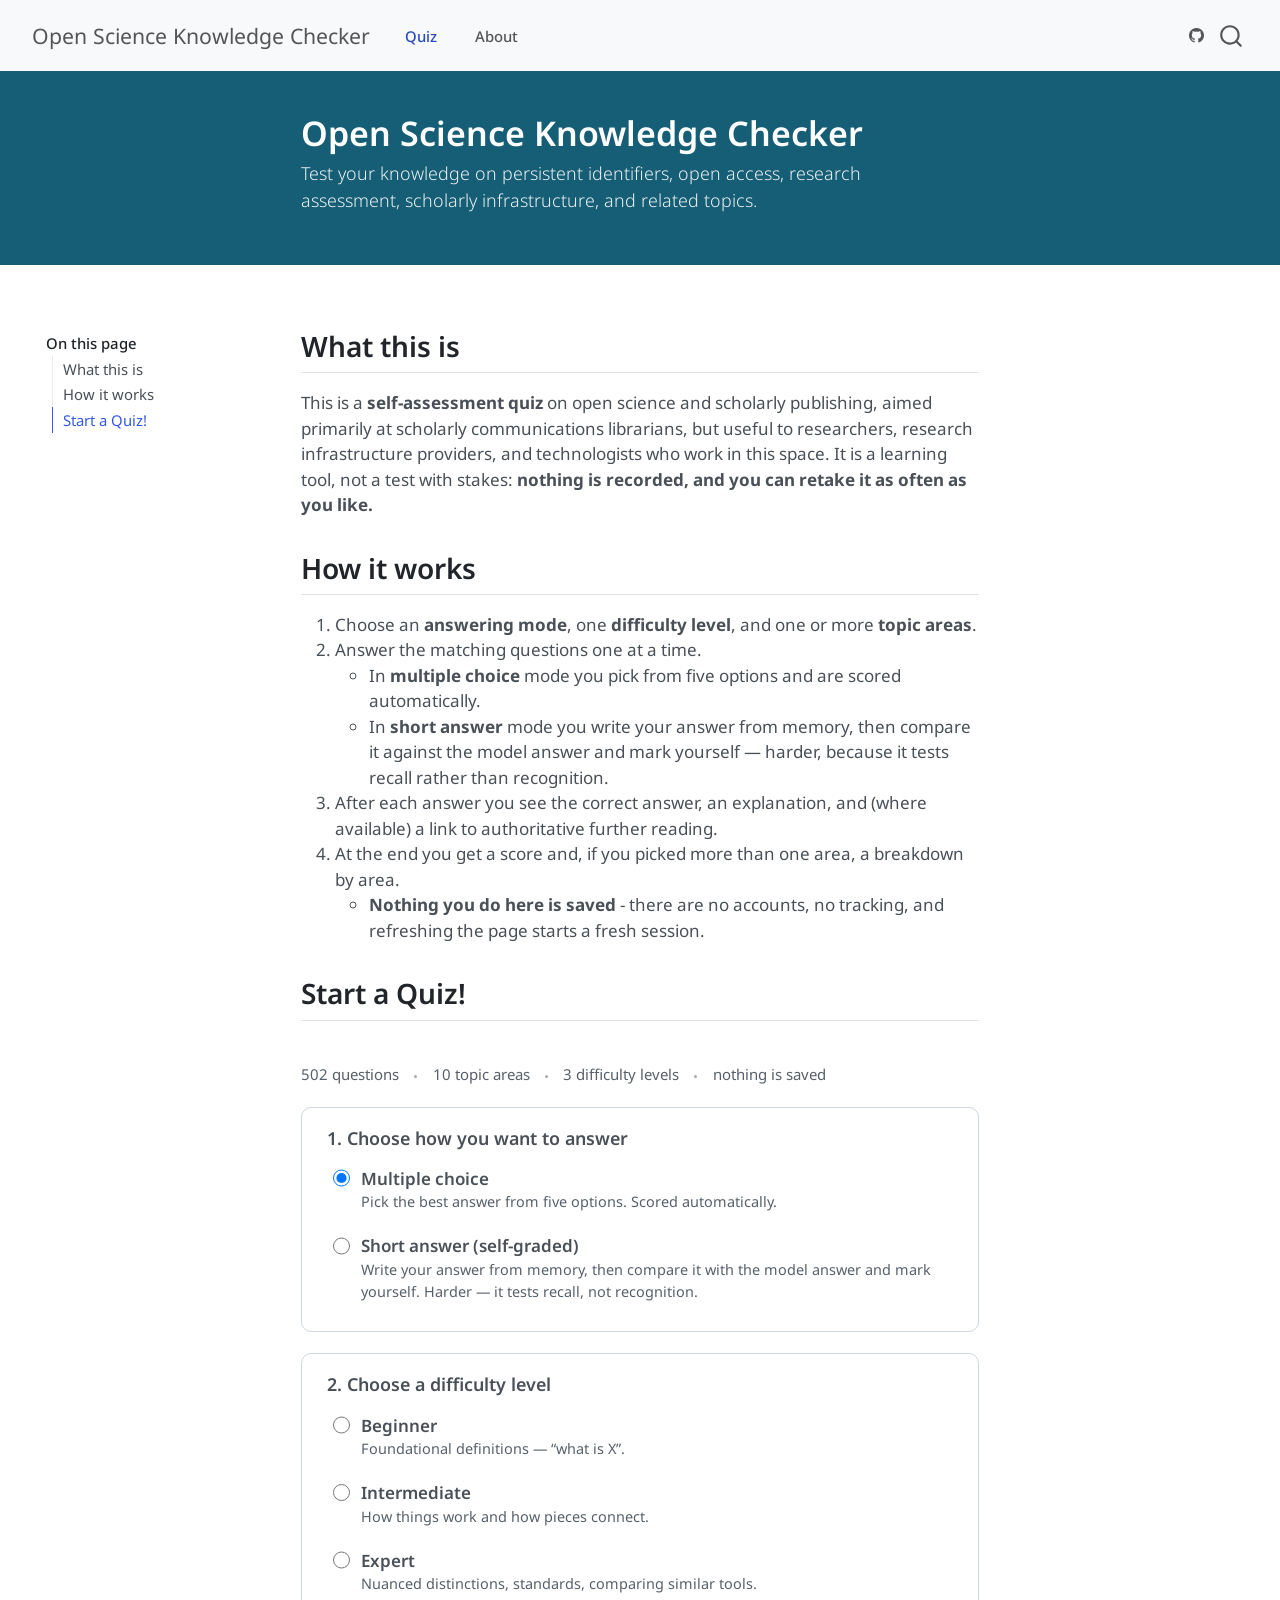
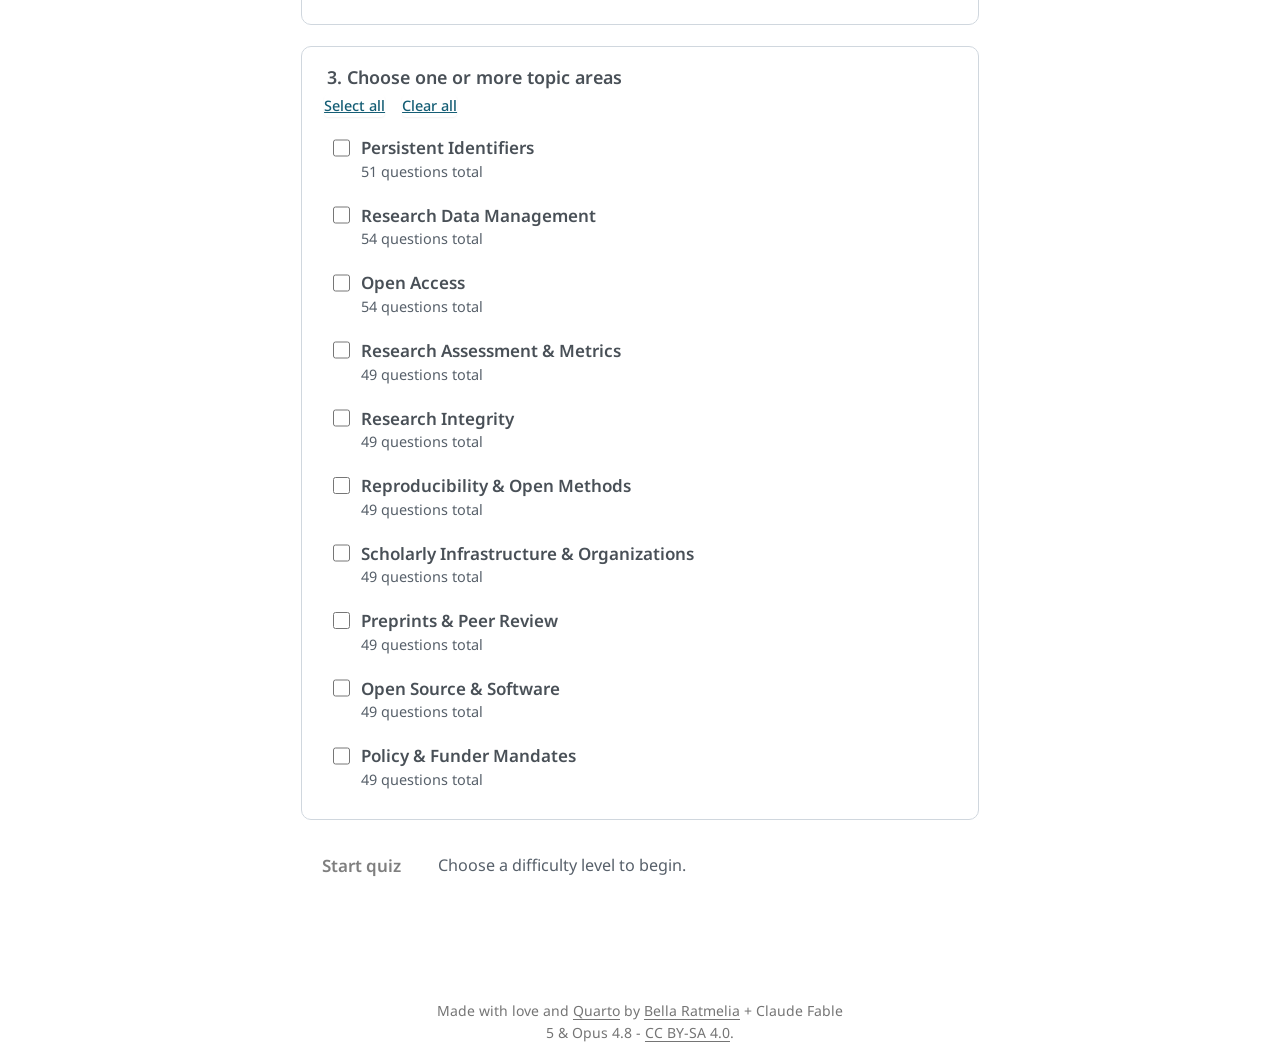
==== commit 26266144: "Built site for gh-pages" ====
--- a/index.html
+++ b/index.html
@@ -74,7 +74,7 @@
 <link href="site_libs/quarto-html/quarto-syntax-highlighting-7b89279ff1a6dce999919e0e67d4d9ec.css" rel="stylesheet" id="quarto-text-highlighting-styles">
 <script src="site_libs/bootstrap/bootstrap.min.js"></script>
 <link href="site_libs/bootstrap/bootstrap-icons.css" rel="stylesheet">
-<link href="site_libs/bootstrap/bootstrap-fded7cfb2a1740948d72d926ab322a9f.min.css" rel="stylesheet" append-hash="true" id="quarto-bootstrap" data-mode="light">
+<link href="site_libs/bootstrap/bootstrap-72ff0fee6f5fc2dd7f02d290917c79b7.min.css" rel="stylesheet" append-hash="true" id="quarto-bootstrap" data-mode="light">
 <script id="quarto-search-options" type="application/json">{
   "location": "navbar",
   "copy-button": false,
@@ -102,6 +102,22 @@
     "search-label": "Search"
   }
 }</script>
+<style>
+
+      .quarto-title-block .quarto-title-banner h1,
+      .quarto-title-block .quarto-title-banner h2,
+      .quarto-title-block .quarto-title-banner h3,
+      .quarto-title-block .quarto-title-banner h4,
+      .quarto-title-block .quarto-title-banner h5,
+      .quarto-title-block .quarto-title-banner h6
+      {
+        color: white;
+      }
+
+      .quarto-title-block .quarto-title-banner {
+        color: white;
+      }
+</style>
 <script type="module" src="site_libs/quarto-ojs/quarto-ojs-runtime.js"></script>
 <link href="site_libs/quarto-ojs/quarto-ojs.css" rel="stylesheet">
 <meta name="viewport" content="width=device-width, initial-scale=1">
@@ -113,10 +129,10 @@
 <link rel="stylesheet" href="styles.css">
 </head>
 
-<body class="nav-fixed fullcontent quarto-light">
+<body class="floating nav-fixed quarto-light">
 
 <div id="quarto-search-results"></div>
-  <header id="quarto-header" class="headroom fixed-top">
+  <header id="quarto-header" class="headroom fixed-top quarto-banner">
     <nav class="navbar navbar-expand-lg " data-bs-theme="dark">
       <div class="navbar-container container-fluid">
       <div class="navbar-brand-container mx-auto">
@@ -149,64 +165,80 @@
     </nav>
 </header>
 <!-- content -->
-<div id="quarto-content" class="quarto-container page-columns page-rows-contents page-layout-article page-navbar">
-<!-- sidebar -->
-<!-- margin-sidebar -->
-    
-<!-- main -->
-<main class="content" id="quarto-document-content">
-<a class="qa-skip-link" href="#quarto-document-content">Skip to main content</a>
-
-<header id="title-block-header" class="quarto-title-block default">
-<div class="quarto-title">
-<h1 class="title">Welcome to Open Science Knowledge Checker!</h1>
-</div>
-
-
-
-<div class="quarto-title-meta">
-
+<header id="title-block-header" class="quarto-title-block default toc-left page-columns page-full">
+  <div class="quarto-title-banner page-columns page-full">
+    <div class="quarto-title column-body">
+      <h1 class="title">Open Science Knowledge Checker</h1>
+            <p class="subtitle lead">Test your knowledge on persistent identifiers, open access, research assessment, scholarly infrastructure, and related topics.</p>
+                      </div>
+  </div>
     
   
+  <div class="quarto-title-meta">
+
+      
     
-  </div>
+      
+    </div>
+    
   
-
-
-</header>
-
-
-<p>Test your knowledge on persistent identifiers, open access, research assessment, scholarly infrastructure, and related topics!</p>
-<p>Pick a <strong>difficulty level</strong> and one or more <strong>topic areas</strong>, then work through the questions one at a time. After each answer you’ll see whether you were right and a short explanation, with a link to further reading where available.</p>
-<div class="callout callout-style-default callout-note callout-titled">
-<div class="callout-header d-flex align-content-center" data-bs-toggle="collapse" data-bs-target=".callout-1-contents" aria-controls="callout-1" aria-expanded="true" aria-label="Toggle callout">
-<div class="callout-icon-container">
-<i class="callout-icon"></i>
-</div>
-<div class="callout-title-container flex-fill">
-<span class="screen-reader-only">Note</span>How this works (and what it does not do)
-</div>
-<div class="callout-btn-toggle d-inline-block border-0 py-1 ps-1 pe-0 float-end"><i class="callout-toggle"></i></div>
-</div>
-<div id="callout-1" class="callout-1-contents callout-collapse collapse show">
-<div class="callout-body-container callout-body">
+  </header><div id="quarto-content" class="quarto-container page-columns page-rows-contents page-layout-article page-navbar">
+<!-- sidebar -->
+  <nav id="quarto-sidebar" class="sidebar collapse collapse-horizontal quarto-sidebar-collapse-item sidebar-navigation floating overflow-auto">
+    <nav id="TOC" role="doc-toc" class="toc-active">
+    <h2 id="toc-title">On this page</h2>
+   
+  <ul>
+  <li><a href="#what-this-is" id="toc-what-this-is" class="nav-link active" data-scroll-target="#what-this-is">What this is</a></li>
+  <li><a href="#how-it-works" id="toc-how-it-works" class="nav-link" data-scroll-target="#how-it-works">How it works</a></li>
+  <li><a href="#start-a-quiz" id="toc-start-a-quiz" class="nav-link" data-scroll-target="#start-a-quiz">Start a Quiz!</a></li>
+  </ul>
+</nav>
+</nav>
+<div id="quarto-sidebar-glass" class="quarto-sidebar-collapse-item" data-bs-toggle="collapse" data-bs-target=".quarto-sidebar-collapse-item"></div>
+<!-- margin-sidebar -->
+    <div id="quarto-margin-sidebar" class="sidebar margin-sidebar zindex-bottom">
+    </div>
+<!-- main -->
+<main class="content quarto-banner-title-block" id="quarto-document-content">
+<a class="qa-skip-link" href="#quarto-document-content">Skip to main content</a>
+
+
+
+
+
+<section id="what-this-is" class="level2">
+<h2 class="anchored" data-anchor-id="what-this-is">What this is</h2>
+<p>This is a <strong>self-assessment quiz</strong> on open science and scholarly publishing, aimed primarily at scholarly communications librarians, but useful to researchers, research infrastructure providers, and technologists who work in this space. It is a learning tool, not a test with stakes: <strong>nothing is recorded, and you can retake it as often as you like.</strong></p>
+</section>
+<section id="how-it-works" class="level2">
+<h2 class="anchored" data-anchor-id="how-it-works">How it works</h2>
+<ol type="1">
+<li>Choose an <strong>answering mode</strong>, one <strong>difficulty level</strong>, and one or more <strong>topic areas</strong>.</li>
+<li>Answer the matching questions one at a time.
 <ul>
-<li><p>Questions are drawn from a plain CSV file (<code>data/questions.csv</code>) in this repository, so the content can be updated by editing that file — no code changes needed.</p></li>
-<li><p>Nothing you do here is saved: there are no accounts, no tracking, and refreshing the page starts a fresh session.</p></li>
-</ul>
-</div>
-</div>
-</div>
+<li>In <strong>multiple choice</strong> mode you pick from five options and are scored automatically.</li>
+<li>In <strong>short answer</strong> mode you write your answer from memory, then compare it against the model answer and mark yourself — harder, because it tests recall rather than recognition.</li>
+</ul></li>
+<li>After each answer you see the correct answer, an explanation, and (where available) a link to authoritative further reading.</li>
+<li>At the end you get a score and, if you picked more than one area, a breakdown by area.
+<ul>
+<li><strong>Nothing you do here is saved</strong> - there are no accounts, no tracking, and refreshing the page starts a fresh session.</li>
+</ul></li>
+</ol>
+</section>
+<section id="start-a-quiz" class="level2">
+<h2 class="anchored" data-anchor-id="start-a-quiz">Start a Quiz!</h2>
 <div class="cell hidden">
-<div class="code-copy-outer-scaffold"><div class="sourceCode cell-code hidden" id="cb1" data-startfrom="25" data-source-offset="0"><pre class="sourceCode js code-with-copy"><code class="sourceCode javascript" style="counter-reset: source-line 24;"><span id="cb1-25"><a href="#cb1-25" aria-hidden="true" tabindex="-1"></a><span class="co">// ---------------------------------------------------------------------------</span></span>
-<span id="cb1-26"><a href="#cb1-26" aria-hidden="true" tabindex="-1"></a><span class="co">// DATA LOADING</span></span>
-<span id="cb1-27"><a href="#cb1-27" aria-hidden="true" tabindex="-1"></a><span class="co">// ---------------------------------------------------------------------------</span></span>
-<span id="cb1-28"><a href="#cb1-28" aria-hidden="true" tabindex="-1"></a><span class="co">// Load the question bank from the CSV. FileAttachment makes Quarto aware of the</span></span>
-<span id="cb1-29"><a href="#cb1-29" aria-hidden="true" tabindex="-1"></a><span class="co">// file so it is copied into the published site, and .csv() parses it into an</span></span>
-<span id="cb1-30"><a href="#cb1-30" aria-hidden="true" tabindex="-1"></a><span class="co">// array of row objects keyed by the CSV header names. Every value is a string.</span></span>
-<span id="cb1-31"><a href="#cb1-31" aria-hidden="true" tabindex="-1"></a><span class="co">// This is the ONLY place the app reads the questions, so editing the CSV is all</span></span>
-<span id="cb1-32"><a href="#cb1-32" aria-hidden="true" tabindex="-1"></a><span class="co">// that is needed to change the quiz.</span></span>
-<span id="cb1-33"><a href="#cb1-33" aria-hidden="true" tabindex="-1"></a>questions <span class="op">=</span> <span class="fu">FileAttachment</span>(<span class="st">"data/questions.csv"</span>)<span class="op">.</span><span class="fu">csv</span>({ <span class="dt">typed</span><span class="op">:</span> <span class="kw">false</span> })</span></code></pre></div><button title="Copy to Clipboard" class="code-copy-button"><i class="bi"></i></button></div>
+<div class="code-copy-outer-scaffold"><div class="sourceCode cell-code hidden" id="cb1" data-startfrom="32" data-source-offset="0"><pre class="sourceCode js code-with-copy"><code class="sourceCode javascript" style="counter-reset: source-line 31;"><span id="cb1-32"><a href="#cb1-32" aria-hidden="true" tabindex="-1"></a><span class="co">// ---------------------------------------------------------------------------</span></span>
+<span id="cb1-33"><a href="#cb1-33" aria-hidden="true" tabindex="-1"></a><span class="co">// DATA LOADING</span></span>
+<span id="cb1-34"><a href="#cb1-34" aria-hidden="true" tabindex="-1"></a><span class="co">// ---------------------------------------------------------------------------</span></span>
+<span id="cb1-35"><a href="#cb1-35" aria-hidden="true" tabindex="-1"></a><span class="co">// Load the question bank from the CSV. FileAttachment makes Quarto aware of the</span></span>
+<span id="cb1-36"><a href="#cb1-36" aria-hidden="true" tabindex="-1"></a><span class="co">// file so it is copied into the published site, and .csv() parses it into an</span></span>
+<span id="cb1-37"><a href="#cb1-37" aria-hidden="true" tabindex="-1"></a><span class="co">// array of row objects keyed by the CSV header names. Every value is a string.</span></span>
+<span id="cb1-38"><a href="#cb1-38" aria-hidden="true" tabindex="-1"></a><span class="co">// This is the ONLY place the app reads the questions, so editing the CSV is all</span></span>
+<span id="cb1-39"><a href="#cb1-39" aria-hidden="true" tabindex="-1"></a><span class="co">// that is needed to change the quiz.</span></span>
+<span id="cb1-40"><a href="#cb1-40" aria-hidden="true" tabindex="-1"></a>questions <span class="op">=</span> <span class="fu">FileAttachment</span>(<span class="st">"data/questions.csv"</span>)<span class="op">.</span><span class="fu">csv</span>({ <span class="dt">typed</span><span class="op">:</span> <span class="kw">false</span> })</span></code></pre></div><button title="Copy to Clipboard" class="code-copy-button"><i class="bi"></i></button></div>
 <div class="cell-output cell-output-display hidden">
 <div id="ojs-cell-1" data-nodetype="declaration">
 
@@ -214,433 +246,665 @@
 </div>
 </div>
 <div class="cell">
-<div class="code-copy-outer-scaffold"><div class="sourceCode cell-code hidden" id="cb2" data-startfrom="39" data-source-offset="0"><pre class="sourceCode js code-with-copy"><code class="sourceCode javascript" style="counter-reset: source-line 38;"><span id="cb2-39"><a href="#cb2-39" aria-hidden="true" tabindex="-1"></a><span class="co">// ---------------------------------------------------------------------------</span></span>
-<span id="cb2-40"><a href="#cb2-40" aria-hidden="true" tabindex="-1"></a><span class="co">// THE QUIZ APPLICATION</span></span>
-<span id="cb2-41"><a href="#cb2-41" aria-hidden="true" tabindex="-1"></a><span class="co">// ---------------------------------------------------------------------------</span></span>
-<span id="cb2-42"><a href="#cb2-42" aria-hidden="true" tabindex="-1"></a><span class="co">// This single Observable JS cell builds the entire interactive quiz as one</span></span>
-<span id="cb2-43"><a href="#cb2-43" aria-hidden="true" tabindex="-1"></a><span class="co">// self-contained DOM component and returns it for Quarto to display.</span></span>
-<span id="cb2-44"><a href="#cb2-44" aria-hidden="true" tabindex="-1"></a><span class="co">//</span></span>
-<span id="cb2-45"><a href="#cb2-45" aria-hidden="true" tabindex="-1"></a><span class="co">// WHY ONE BIG CELL INSTEAD OF MANY REACTIVE OJS CELLS?</span></span>
-<span id="cb2-46"><a href="#cb2-46" aria-hidden="true" tabindex="-1"></a><span class="co">// A quiz is inherently *stateful* — it has a current question, a running score,</span></span>
-<span id="cb2-47"><a href="#cb2-47" aria-hidden="true" tabindex="-1"></a><span class="co">// and answers that lock once chosen. Observable's reactive model is designed for</span></span>
-<span id="cb2-48"><a href="#cb2-48" aria-hidden="true" tabindex="-1"></a><span class="co">// dataflow (recompute when inputs change), which is awkward for imperative,</span></span>
-<span id="cb2-49"><a href="#cb2-49" aria-hidden="true" tabindex="-1"></a><span class="co">// step-by-step state. So we let OJS do what it is good at (loading the CSV,</span></span>
-<span id="cb2-50"><a href="#cb2-50" aria-hidden="true" tabindex="-1"></a><span class="co">// theming, embedding) and manage the quiz state ourselves with a plain-JavaScript</span></span>
-<span id="cb2-51"><a href="#cb2-51" aria-hidden="true" tabindex="-1"></a><span class="co">// closure. The cell depends only on `questions`, so it runs exactly once.</span></span>
-<span id="cb2-52"><a href="#cb2-52" aria-hidden="true" tabindex="-1"></a></span>
-<span id="cb2-53"><a href="#cb2-53" aria-hidden="true" tabindex="-1"></a>quizApp <span class="op">=</span> {</span>
-<span id="cb2-54"><a href="#cb2-54" aria-hidden="true" tabindex="-1"></a>  <span class="co">// -- Fixed taxonomies -----------------------------------------------------</span></span>
-<span id="cb2-55"><a href="#cb2-55" aria-hidden="true" tabindex="-1"></a>  <span class="co">// The four difficulty levels, in the order they should appear.</span></span>
-<span id="cb2-56"><a href="#cb2-56" aria-hidden="true" tabindex="-1"></a>  <span class="kw">const</span> LEVELS <span class="op">=</span> [<span class="st">"Beginner"</span><span class="op">,</span> <span class="st">"Intermediate"</span><span class="op">,</span> <span class="st">"Expert"</span><span class="op">,</span> <span class="st">"Master"</span>]<span class="op">;</span></span>
-<span id="cb2-57"><a href="#cb2-57" aria-hidden="true" tabindex="-1"></a></span>
-<span id="cb2-58"><a href="#cb2-58" aria-hidden="true" tabindex="-1"></a>  <span class="co">// A one-line description of each level, shown to help users choose.</span></span>
-<span id="cb2-59"><a href="#cb2-59" aria-hidden="true" tabindex="-1"></a>  <span class="kw">const</span> LEVEL_HINTS <span class="op">=</span> {</span>
-<span id="cb2-60"><a href="#cb2-60" aria-hidden="true" tabindex="-1"></a>    <span class="st">"Beginner"</span><span class="op">:</span> <span class="st">"Foundational definitions — “what is X”."</span><span class="op">,</span></span>
-<span id="cb2-61"><a href="#cb2-61" aria-hidden="true" tabindex="-1"></a>    <span class="st">"Intermediate"</span><span class="op">:</span> <span class="st">"How things work and how pieces connect."</span><span class="op">,</span></span>
-<span id="cb2-62"><a href="#cb2-62" aria-hidden="true" tabindex="-1"></a>    <span class="st">"Expert"</span><span class="op">:</span> <span class="st">"Nuanced distinctions, standards, comparing similar tools."</span><span class="op">,</span></span>
-<span id="cb2-63"><a href="#cb2-63" aria-hidden="true" tabindex="-1"></a>    <span class="st">"Master"</span><span class="op">:</span> <span class="st">"Edge cases, governance, interoperability, and debates."</span></span>
-<span id="cb2-64"><a href="#cb2-64" aria-hidden="true" tabindex="-1"></a>  }<span class="op">;</span></span>
-<span id="cb2-65"><a href="#cb2-65" aria-hidden="true" tabindex="-1"></a></span>
-<span id="cb2-66"><a href="#cb2-66" aria-hidden="true" tabindex="-1"></a>  <span class="co">// The topic areas, in display order. These MUST match the `area` values in the</span></span>
-<span id="cb2-67"><a href="#cb2-67" aria-hidden="true" tabindex="-1"></a>  <span class="co">// CSV exactly. Any area found in the CSV but missing here would be dropped, so</span></span>
-<span id="cb2-68"><a href="#cb2-68" aria-hidden="true" tabindex="-1"></a>  <span class="co">// we also warn (in the console) if that happens, to catch typos when editing.</span></span>
-<span id="cb2-69"><a href="#cb2-69" aria-hidden="true" tabindex="-1"></a>  <span class="kw">const</span> AREA_ORDER <span class="op">=</span> [</span>
-<span id="cb2-70"><a href="#cb2-70" aria-hidden="true" tabindex="-1"></a>    <span class="st">"Persistent Identifiers"</span><span class="op">,</span></span>
-<span id="cb2-71"><a href="#cb2-71" aria-hidden="true" tabindex="-1"></a>    <span class="st">"Research Data Management"</span><span class="op">,</span></span>
-<span id="cb2-72"><a href="#cb2-72" aria-hidden="true" tabindex="-1"></a>    <span class="st">"Open Access"</span><span class="op">,</span></span>
-<span id="cb2-73"><a href="#cb2-73" aria-hidden="true" tabindex="-1"></a>    <span class="st">"Research Assessment &amp; Metrics"</span><span class="op">,</span></span>
-<span id="cb2-74"><a href="#cb2-74" aria-hidden="true" tabindex="-1"></a>    <span class="st">"Research Integrity"</span><span class="op">,</span></span>
-<span id="cb2-75"><a href="#cb2-75" aria-hidden="true" tabindex="-1"></a>    <span class="st">"Reproducibility &amp; Open Methods"</span><span class="op">,</span></span>
-<span id="cb2-76"><a href="#cb2-76" aria-hidden="true" tabindex="-1"></a>    <span class="st">"Scholarly Infrastructure &amp; Organizations"</span><span class="op">,</span></span>
-<span id="cb2-77"><a href="#cb2-77" aria-hidden="true" tabindex="-1"></a>    <span class="st">"Preprints &amp; Peer Review"</span><span class="op">,</span></span>
-<span id="cb2-78"><a href="#cb2-78" aria-hidden="true" tabindex="-1"></a>    <span class="st">"Open Source &amp; Software"</span><span class="op">,</span></span>
-<span id="cb2-79"><a href="#cb2-79" aria-hidden="true" tabindex="-1"></a>    <span class="st">"Policy &amp; Funder Mandates"</span></span>
-<span id="cb2-80"><a href="#cb2-80" aria-hidden="true" tabindex="-1"></a>  ]<span class="op">;</span></span>
-<span id="cb2-81"><a href="#cb2-81" aria-hidden="true" tabindex="-1"></a></span>
-<span id="cb2-82"><a href="#cb2-82" aria-hidden="true" tabindex="-1"></a>  <span class="co">// Maximum number of questions in a single session. If more questions match the</span></span>
-<span id="cb2-83"><a href="#cb2-83" aria-hidden="true" tabindex="-1"></a>  <span class="co">// chosen filters, we randomly sample this many so sessions stay a reasonable</span></span>
-<span id="cb2-84"><a href="#cb2-84" aria-hidden="true" tabindex="-1"></a>  <span class="co">// length. The user is told how many of the matching pool are being asked.</span></span>
-<span id="cb2-85"><a href="#cb2-85" aria-hidden="true" tabindex="-1"></a>  <span class="kw">const</span> MAX_QUESTIONS <span class="op">=</span> <span class="dv">15</span><span class="op">;</span></span>
-<span id="cb2-86"><a href="#cb2-86" aria-hidden="true" tabindex="-1"></a></span>
-<span id="cb2-87"><a href="#cb2-87" aria-hidden="true" tabindex="-1"></a>  <span class="co">// The five option columns, in order.</span></span>
-<span id="cb2-88"><a href="#cb2-88" aria-hidden="true" tabindex="-1"></a>  <span class="kw">const</span> OPTION_LETTERS <span class="op">=</span> [<span class="st">"a"</span><span class="op">,</span> <span class="st">"b"</span><span class="op">,</span> <span class="st">"c"</span><span class="op">,</span> <span class="st">"d"</span><span class="op">,</span> <span class="st">"e"</span>]<span class="op">;</span></span>
-<span id="cb2-89"><a href="#cb2-89" aria-hidden="true" tabindex="-1"></a></span>
-<span id="cb2-90"><a href="#cb2-90" aria-hidden="true" tabindex="-1"></a>  <span class="co">// -- Sanity check: warn if the CSV contains an area we don't know about -----</span></span>
-<span id="cb2-91"><a href="#cb2-91" aria-hidden="true" tabindex="-1"></a>  <span class="kw">const</span> knownAreas <span class="op">=</span> <span class="kw">new</span> <span class="bu">Set</span>(AREA_ORDER)<span class="op">;</span></span>
-<span id="cb2-92"><a href="#cb2-92" aria-hidden="true" tabindex="-1"></a>  <span class="kw">const</span> unknownAreas <span class="op">=</span> [<span class="op">...</span><span class="kw">new</span> <span class="bu">Set</span>(questions<span class="op">.</span><span class="fu">map</span>(q <span class="kw">=&gt;</span> q<span class="op">.</span><span class="at">area</span>))]<span class="op">.</span><span class="fu">filter</span>(a <span class="kw">=&gt;</span> <span class="op">!</span>knownAreas<span class="op">.</span><span class="fu">has</span>(a))<span class="op">;</span></span>
-<span id="cb2-93"><a href="#cb2-93" aria-hidden="true" tabindex="-1"></a>  <span class="cf">if</span> (unknownAreas<span class="op">.</span><span class="at">length</span>) {</span>
-<span id="cb2-94"><a href="#cb2-94" aria-hidden="true" tabindex="-1"></a>    <span class="bu">console</span><span class="op">.</span><span class="fu">warn</span>(<span class="st">"Questions.csv contains area(s) not in AREA_ORDER (they will be hidden):"</span><span class="op">,</span> unknownAreas)<span class="op">;</span></span>
-<span id="cb2-95"><a href="#cb2-95" aria-hidden="true" tabindex="-1"></a>  }</span>
-<span id="cb2-96"><a href="#cb2-96" aria-hidden="true" tabindex="-1"></a>  <span class="co">// Only offer areas that actually have at least one question.</span></span>
-<span id="cb2-97"><a href="#cb2-97" aria-hidden="true" tabindex="-1"></a>  <span class="kw">const</span> areasPresent <span class="op">=</span> AREA_ORDER<span class="op">.</span><span class="fu">filter</span>(a <span class="kw">=&gt;</span> questions<span class="op">.</span><span class="fu">some</span>(q <span class="kw">=&gt;</span> q<span class="op">.</span><span class="at">area</span> <span class="op">===</span> a))<span class="op">;</span></span>
-<span id="cb2-98"><a href="#cb2-98" aria-hidden="true" tabindex="-1"></a></span>
-<span id="cb2-99"><a href="#cb2-99" aria-hidden="true" tabindex="-1"></a>  <span class="co">// -- Application state ------------------------------------------------------</span></span>
-<span id="cb2-100"><a href="#cb2-100" aria-hidden="true" tabindex="-1"></a>  <span class="kw">const</span> state <span class="op">=</span> {</span>
-<span id="cb2-101"><a href="#cb2-101" aria-hidden="true" tabindex="-1"></a>    <span class="dt">screen</span><span class="op">:</span> <span class="st">"landing"</span><span class="op">,</span>   <span class="co">// "landing" | "quiz" | "summary"</span></span>
-<span id="cb2-102"><a href="#cb2-102" aria-hidden="true" tabindex="-1"></a>    <span class="dt">level</span><span class="op">:</span> <span class="kw">null</span><span class="op">,</span>         <span class="co">// chosen difficulty (string)</span></span>
-<span id="cb2-103"><a href="#cb2-103" aria-hidden="true" tabindex="-1"></a>    <span class="dt">areas</span><span class="op">:</span> <span class="kw">new</span> <span class="bu">Set</span>()<span class="op">,</span>    <span class="co">// chosen topic areas</span></span>
-<span id="cb2-104"><a href="#cb2-104" aria-hidden="true" tabindex="-1"></a>    <span class="dt">deck</span><span class="op">:</span> []<span class="op">,</span>            <span class="co">// the questions for this session, in order</span></span>
-<span id="cb2-105"><a href="#cb2-105" aria-hidden="true" tabindex="-1"></a>    <span class="dt">idx</span><span class="op">:</span> <span class="dv">0</span><span class="op">,</span>              <span class="co">// index of the current question in the deck</span></span>
-<span id="cb2-106"><a href="#cb2-106" aria-hidden="true" tabindex="-1"></a>    <span class="dt">responses</span><span class="op">:</span> []        <span class="co">// one entry per answered question: {question, chosen, isCorrect}</span></span>
-<span id="cb2-107"><a href="#cb2-107" aria-hidden="true" tabindex="-1"></a>  }<span class="op">;</span></span>
-<span id="cb2-108"><a href="#cb2-108" aria-hidden="true" tabindex="-1"></a></span>
-<span id="cb2-109"><a href="#cb2-109" aria-hidden="true" tabindex="-1"></a>  <span class="co">// The root element we return to OJS. Everything is re-rendered inside it.</span></span>
-<span id="cb2-110"><a href="#cb2-110" aria-hidden="true" tabindex="-1"></a>  <span class="kw">const</span> <span class="bu">root</span> <span class="op">=</span> <span class="bu">document</span><span class="op">.</span><span class="fu">createElement</span>(<span class="st">"div"</span>)<span class="op">;</span></span>
-<span id="cb2-111"><a href="#cb2-111" aria-hidden="true" tabindex="-1"></a>  <span class="bu">root</span><span class="op">.</span><span class="at">className</span> <span class="op">=</span> <span class="st">"quiz-app"</span><span class="op">;</span></span>
-<span id="cb2-112"><a href="#cb2-112" aria-hidden="true" tabindex="-1"></a></span>
-<span id="cb2-113"><a href="#cb2-113" aria-hidden="true" tabindex="-1"></a>  <span class="co">// -- Small helpers ----------------------------------------------------------</span></span>
-<span id="cb2-114"><a href="#cb2-114" aria-hidden="true" tabindex="-1"></a></span>
-<span id="cb2-115"><a href="#cb2-115" aria-hidden="true" tabindex="-1"></a>  <span class="co">// Fisher–Yates shuffle, returns a new array (does not mutate the input).</span></span>
-<span id="cb2-116"><a href="#cb2-116" aria-hidden="true" tabindex="-1"></a>  <span class="kw">function</span> <span class="fu">shuffle</span>(array) {</span>
-<span id="cb2-117"><a href="#cb2-117" aria-hidden="true" tabindex="-1"></a>    <span class="kw">const</span> a <span class="op">=</span> array<span class="op">.</span><span class="fu">slice</span>()<span class="op">;</span></span>
-<span id="cb2-118"><a href="#cb2-118" aria-hidden="true" tabindex="-1"></a>    <span class="cf">for</span> (<span class="kw">let</span> i <span class="op">=</span> a<span class="op">.</span><span class="at">length</span> <span class="op">-</span> <span class="dv">1</span><span class="op">;</span> i <span class="op">&gt;</span> <span class="dv">0</span><span class="op">;</span> i<span class="op">--</span>) {</span>
-<span id="cb2-119"><a href="#cb2-119" aria-hidden="true" tabindex="-1"></a>      <span class="kw">const</span> j <span class="op">=</span> <span class="bu">Math</span><span class="op">.</span><span class="fu">floor</span>(<span class="bu">Math</span><span class="op">.</span><span class="fu">random</span>() <span class="op">*</span> (i <span class="op">+</span> <span class="dv">1</span>))<span class="op">;</span></span>
-<span id="cb2-120"><a href="#cb2-120" aria-hidden="true" tabindex="-1"></a>      [a[i]<span class="op">,</span> a[j]] <span class="op">=</span> [a[j]<span class="op">,</span> a[i]]<span class="op">;</span></span>
-<span id="cb2-121"><a href="#cb2-121" aria-hidden="true" tabindex="-1"></a>    }</span>
-<span id="cb2-122"><a href="#cb2-122" aria-hidden="true" tabindex="-1"></a>    <span class="cf">return</span> a<span class="op">;</span></span>
-<span id="cb2-123"><a href="#cb2-123" aria-hidden="true" tabindex="-1"></a>  }</span>
+<div class="code-copy-outer-scaffold"><div class="sourceCode cell-code hidden" id="cb2" data-startfrom="46" data-source-offset="0"><pre class="sourceCode js code-with-copy"><code class="sourceCode javascript" style="counter-reset: source-line 45;"><span id="cb2-46"><a href="#cb2-46" aria-hidden="true" tabindex="-1"></a><span class="co">// ---------------------------------------------------------------------------</span></span>
+<span id="cb2-47"><a href="#cb2-47" aria-hidden="true" tabindex="-1"></a><span class="co">// THE QUIZ APPLICATION</span></span>
+<span id="cb2-48"><a href="#cb2-48" aria-hidden="true" tabindex="-1"></a><span class="co">// ---------------------------------------------------------------------------</span></span>
+<span id="cb2-49"><a href="#cb2-49" aria-hidden="true" tabindex="-1"></a><span class="co">// This single Observable JS cell builds the entire interactive quiz as one</span></span>
+<span id="cb2-50"><a href="#cb2-50" aria-hidden="true" tabindex="-1"></a><span class="co">// self-contained DOM component and returns it for Quarto to display.</span></span>
+<span id="cb2-51"><a href="#cb2-51" aria-hidden="true" tabindex="-1"></a><span class="co">//</span></span>
+<span id="cb2-52"><a href="#cb2-52" aria-hidden="true" tabindex="-1"></a><span class="co">// WHY ONE BIG CELL INSTEAD OF MANY REACTIVE OJS CELLS?</span></span>
+<span id="cb2-53"><a href="#cb2-53" aria-hidden="true" tabindex="-1"></a><span class="co">// A quiz is inherently *stateful* — it has a current question, a running score,</span></span>
+<span id="cb2-54"><a href="#cb2-54" aria-hidden="true" tabindex="-1"></a><span class="co">// and answers that lock once chosen. Observable's reactive model is designed for</span></span>
+<span id="cb2-55"><a href="#cb2-55" aria-hidden="true" tabindex="-1"></a><span class="co">// dataflow (recompute when inputs change), which is awkward for imperative,</span></span>
+<span id="cb2-56"><a href="#cb2-56" aria-hidden="true" tabindex="-1"></a><span class="co">// step-by-step state. So we let OJS do what it is good at (loading the CSV,</span></span>
+<span id="cb2-57"><a href="#cb2-57" aria-hidden="true" tabindex="-1"></a><span class="co">// theming, embedding) and manage the quiz state ourselves with a plain-JavaScript</span></span>
+<span id="cb2-58"><a href="#cb2-58" aria-hidden="true" tabindex="-1"></a><span class="co">// closure. The cell depends only on `questions`, so it runs exactly once.</span></span>
+<span id="cb2-59"><a href="#cb2-59" aria-hidden="true" tabindex="-1"></a></span>
+<span id="cb2-60"><a href="#cb2-60" aria-hidden="true" tabindex="-1"></a>quizApp <span class="op">=</span> {</span>
+<span id="cb2-61"><a href="#cb2-61" aria-hidden="true" tabindex="-1"></a>  <span class="co">// -- Fixed taxonomies -----------------------------------------------------</span></span>
+<span id="cb2-62"><a href="#cb2-62" aria-hidden="true" tabindex="-1"></a>  <span class="co">// The four difficulty levels, in the order they should appear.</span></span>
+<span id="cb2-63"><a href="#cb2-63" aria-hidden="true" tabindex="-1"></a>  <span class="kw">const</span> LEVELS <span class="op">=</span> [<span class="st">"Beginner"</span><span class="op">,</span> <span class="st">"Intermediate"</span><span class="op">,</span> <span class="st">"Expert"</span>]<span class="op">;</span></span>
+<span id="cb2-64"><a href="#cb2-64" aria-hidden="true" tabindex="-1"></a></span>
+<span id="cb2-65"><a href="#cb2-65" aria-hidden="true" tabindex="-1"></a>  <span class="co">// A one-line description of each level, shown to help users choose.</span></span>
+<span id="cb2-66"><a href="#cb2-66" aria-hidden="true" tabindex="-1"></a>  <span class="kw">const</span> LEVEL_HINTS <span class="op">=</span> {</span>
+<span id="cb2-67"><a href="#cb2-67" aria-hidden="true" tabindex="-1"></a>    <span class="st">"Beginner"</span><span class="op">:</span> <span class="st">"Foundational definitions — “what is X”."</span><span class="op">,</span></span>
+<span id="cb2-68"><a href="#cb2-68" aria-hidden="true" tabindex="-1"></a>    <span class="st">"Intermediate"</span><span class="op">:</span> <span class="st">"How things work and how pieces connect."</span><span class="op">,</span></span>
+<span id="cb2-69"><a href="#cb2-69" aria-hidden="true" tabindex="-1"></a>    <span class="st">"Expert"</span><span class="op">:</span> <span class="st">"Nuanced distinctions, standards, comparing similar tools."</span></span>
+<span id="cb2-70"><a href="#cb2-70" aria-hidden="true" tabindex="-1"></a>  }<span class="op">;</span></span>
+<span id="cb2-71"><a href="#cb2-71" aria-hidden="true" tabindex="-1"></a></span>
+<span id="cb2-72"><a href="#cb2-72" aria-hidden="true" tabindex="-1"></a>  <span class="co">// The topic areas, in display order. These MUST match the `area` values in the</span></span>
+<span id="cb2-73"><a href="#cb2-73" aria-hidden="true" tabindex="-1"></a>  <span class="co">// CSV exactly. Any area found in the CSV but missing here would be dropped, so</span></span>
+<span id="cb2-74"><a href="#cb2-74" aria-hidden="true" tabindex="-1"></a>  <span class="co">// we also warn (in the console) if that happens, to catch typos when editing.</span></span>
+<span id="cb2-75"><a href="#cb2-75" aria-hidden="true" tabindex="-1"></a>  <span class="kw">const</span> AREA_ORDER <span class="op">=</span> [</span>
+<span id="cb2-76"><a href="#cb2-76" aria-hidden="true" tabindex="-1"></a>    <span class="st">"Persistent Identifiers"</span><span class="op">,</span></span>
+<span id="cb2-77"><a href="#cb2-77" aria-hidden="true" tabindex="-1"></a>    <span class="st">"Research Data Management"</span><span class="op">,</span></span>
+<span id="cb2-78"><a href="#cb2-78" aria-hidden="true" tabindex="-1"></a>    <span class="st">"Open Access"</span><span class="op">,</span></span>
+<span id="cb2-79"><a href="#cb2-79" aria-hidden="true" tabindex="-1"></a>    <span class="st">"Research Assessment &amp; Metrics"</span><span class="op">,</span></span>
+<span id="cb2-80"><a href="#cb2-80" aria-hidden="true" tabindex="-1"></a>    <span class="st">"Research Integrity"</span><span class="op">,</span></span>
+<span id="cb2-81"><a href="#cb2-81" aria-hidden="true" tabindex="-1"></a>    <span class="st">"Reproducibility &amp; Open Methods"</span><span class="op">,</span></span>
+<span id="cb2-82"><a href="#cb2-82" aria-hidden="true" tabindex="-1"></a>    <span class="st">"Scholarly Infrastructure &amp; Organizations"</span><span class="op">,</span></span>
+<span id="cb2-83"><a href="#cb2-83" aria-hidden="true" tabindex="-1"></a>    <span class="st">"Preprints &amp; Peer Review"</span><span class="op">,</span></span>
+<span id="cb2-84"><a href="#cb2-84" aria-hidden="true" tabindex="-1"></a>    <span class="st">"Open Source &amp; Software"</span><span class="op">,</span></span>
+<span id="cb2-85"><a href="#cb2-85" aria-hidden="true" tabindex="-1"></a>    <span class="st">"Policy &amp; Funder Mandates"</span></span>
+<span id="cb2-86"><a href="#cb2-86" aria-hidden="true" tabindex="-1"></a>  ]<span class="op">;</span></span>
+<span id="cb2-87"><a href="#cb2-87" aria-hidden="true" tabindex="-1"></a></span>
+<span id="cb2-88"><a href="#cb2-88" aria-hidden="true" tabindex="-1"></a>  <span class="co">// Maximum number of questions in a single session. If more questions match the</span></span>
+<span id="cb2-89"><a href="#cb2-89" aria-hidden="true" tabindex="-1"></a>  <span class="co">// chosen filters, we randomly sample this many so sessions stay a reasonable</span></span>
+<span id="cb2-90"><a href="#cb2-90" aria-hidden="true" tabindex="-1"></a>  <span class="co">// length. The user is told how many of the matching pool are being asked.</span></span>
+<span id="cb2-91"><a href="#cb2-91" aria-hidden="true" tabindex="-1"></a>  <span class="kw">const</span> MAX_QUESTIONS <span class="op">=</span> <span class="dv">15</span><span class="op">;</span></span>
+<span id="cb2-92"><a href="#cb2-92" aria-hidden="true" tabindex="-1"></a></span>
+<span id="cb2-93"><a href="#cb2-93" aria-hidden="true" tabindex="-1"></a>  <span class="co">// The five option columns, in order.</span></span>
+<span id="cb2-94"><a href="#cb2-94" aria-hidden="true" tabindex="-1"></a>  <span class="kw">const</span> OPTION_LETTERS <span class="op">=</span> [<span class="st">"a"</span><span class="op">,</span> <span class="st">"b"</span><span class="op">,</span> <span class="st">"c"</span><span class="op">,</span> <span class="st">"d"</span><span class="op">,</span> <span class="st">"e"</span>]<span class="op">;</span></span>
+<span id="cb2-95"><a href="#cb2-95" aria-hidden="true" tabindex="-1"></a></span>
+<span id="cb2-96"><a href="#cb2-96" aria-hidden="true" tabindex="-1"></a>  <span class="co">// The two answering modes, in display order.</span></span>
+<span id="cb2-97"><a href="#cb2-97" aria-hidden="true" tabindex="-1"></a>  <span class="kw">const</span> MODES <span class="op">=</span> [</span>
+<span id="cb2-98"><a href="#cb2-98" aria-hidden="true" tabindex="-1"></a>    {</span>
+<span id="cb2-99"><a href="#cb2-99" aria-hidden="true" tabindex="-1"></a>      <span class="dt">id</span><span class="op">:</span> <span class="st">"mcq"</span><span class="op">,</span></span>
+<span id="cb2-100"><a href="#cb2-100" aria-hidden="true" tabindex="-1"></a>      <span class="dt">title</span><span class="op">:</span> <span class="st">"Multiple choice"</span><span class="op">,</span></span>
+<span id="cb2-101"><a href="#cb2-101" aria-hidden="true" tabindex="-1"></a>      <span class="dt">hint</span><span class="op">:</span> <span class="st">"Pick the best answer from five options. Scored automatically."</span></span>
+<span id="cb2-102"><a href="#cb2-102" aria-hidden="true" tabindex="-1"></a>    }<span class="op">,</span></span>
+<span id="cb2-103"><a href="#cb2-103" aria-hidden="true" tabindex="-1"></a>    {</span>
+<span id="cb2-104"><a href="#cb2-104" aria-hidden="true" tabindex="-1"></a>      <span class="dt">id</span><span class="op">:</span> <span class="st">"short"</span><span class="op">,</span></span>
+<span id="cb2-105"><a href="#cb2-105" aria-hidden="true" tabindex="-1"></a>      <span class="dt">title</span><span class="op">:</span> <span class="st">"Short answer (self-graded)"</span><span class="op">,</span></span>
+<span id="cb2-106"><a href="#cb2-106" aria-hidden="true" tabindex="-1"></a>      <span class="dt">hint</span><span class="op">:</span> <span class="st">"Write your answer from memory, then compare it with the model answer and mark yourself. Harder — it tests recall, not recognition."</span></span>
+<span id="cb2-107"><a href="#cb2-107" aria-hidden="true" tabindex="-1"></a>    }</span>
+<span id="cb2-108"><a href="#cb2-108" aria-hidden="true" tabindex="-1"></a>  ]<span class="op">;</span></span>
+<span id="cb2-109"><a href="#cb2-109" aria-hidden="true" tabindex="-1"></a></span>
+<span id="cb2-110"><a href="#cb2-110" aria-hidden="true" tabindex="-1"></a>  <span class="co">// A few questions only make sense alongside their options (e.g. "which of</span></span>
+<span id="cb2-111"><a href="#cb2-111" aria-hidden="true" tabindex="-1"></a>  <span class="co">// these is a correctly formed DOI?"), so they are excluded from short-answer</span></span>
+<span id="cb2-112"><a href="#cb2-112" aria-hidden="true" tabindex="-1"></a>  <span class="co">// mode via the `mcq_only` column in the CSV. Mark a question by putting "yes"</span></span>
+<span id="cb2-113"><a href="#cb2-113" aria-hidden="true" tabindex="-1"></a>  <span class="co">// in that column — no code change needed.</span></span>
+<span id="cb2-114"><a href="#cb2-114" aria-hidden="true" tabindex="-1"></a>  <span class="kw">const</span> isMcqOnly <span class="op">=</span> q <span class="kw">=&gt;</span> <span class="bu">String</span>(q<span class="op">.</span><span class="at">mcq_only</span> <span class="op">||</span> <span class="st">""</span>)<span class="op">.</span><span class="fu">trim</span>()<span class="op">.</span><span class="fu">toLowerCase</span>() <span class="op">===</span> <span class="st">"yes"</span><span class="op">;</span></span>
+<span id="cb2-115"><a href="#cb2-115" aria-hidden="true" tabindex="-1"></a></span>
+<span id="cb2-116"><a href="#cb2-116" aria-hidden="true" tabindex="-1"></a>  <span class="co">// -- Sanity check: warn if the CSV contains an area we don't know about -----</span></span>
+<span id="cb2-117"><a href="#cb2-117" aria-hidden="true" tabindex="-1"></a>  <span class="kw">const</span> knownAreas <span class="op">=</span> <span class="kw">new</span> <span class="bu">Set</span>(AREA_ORDER)<span class="op">;</span></span>
+<span id="cb2-118"><a href="#cb2-118" aria-hidden="true" tabindex="-1"></a>  <span class="kw">const</span> unknownAreas <span class="op">=</span> [<span class="op">...</span><span class="kw">new</span> <span class="bu">Set</span>(questions<span class="op">.</span><span class="fu">map</span>(q <span class="kw">=&gt;</span> q<span class="op">.</span><span class="at">area</span>))]<span class="op">.</span><span class="fu">filter</span>(a <span class="kw">=&gt;</span> <span class="op">!</span>knownAreas<span class="op">.</span><span class="fu">has</span>(a))<span class="op">;</span></span>
+<span id="cb2-119"><a href="#cb2-119" aria-hidden="true" tabindex="-1"></a>  <span class="cf">if</span> (unknownAreas<span class="op">.</span><span class="at">length</span>) {</span>
+<span id="cb2-120"><a href="#cb2-120" aria-hidden="true" tabindex="-1"></a>    <span class="bu">console</span><span class="op">.</span><span class="fu">warn</span>(<span class="st">"Questions.csv contains area(s) not in AREA_ORDER (they will be hidden):"</span><span class="op">,</span> unknownAreas)<span class="op">;</span></span>
+<span id="cb2-121"><a href="#cb2-121" aria-hidden="true" tabindex="-1"></a>  }</span>
+<span id="cb2-122"><a href="#cb2-122" aria-hidden="true" tabindex="-1"></a>  <span class="co">// Only offer areas that actually have at least one question.</span></span>
+<span id="cb2-123"><a href="#cb2-123" aria-hidden="true" tabindex="-1"></a>  <span class="kw">const</span> areasPresent <span class="op">=</span> AREA_ORDER<span class="op">.</span><span class="fu">filter</span>(a <span class="kw">=&gt;</span> questions<span class="op">.</span><span class="fu">some</span>(q <span class="kw">=&gt;</span> q<span class="op">.</span><span class="at">area</span> <span class="op">===</span> a))<span class="op">;</span></span>
 <span id="cb2-124"><a href="#cb2-124" aria-hidden="true" tabindex="-1"></a></span>
-<span id="cb2-125"><a href="#cb2-125" aria-hidden="true" tabindex="-1"></a>  <span class="co">// How many questions match the current level + area selection?</span></span>
-<span id="cb2-126"><a href="#cb2-126" aria-hidden="true" tabindex="-1"></a>  <span class="kw">function</span> <span class="fu">matchingQuestions</span>() {</span>
-<span id="cb2-127"><a href="#cb2-127" aria-hidden="true" tabindex="-1"></a>    <span class="cf">if</span> (<span class="op">!</span>state<span class="op">.</span><span class="at">level</span> <span class="op">||</span> state<span class="op">.</span><span class="at">areas</span><span class="op">.</span><span class="at">size</span> <span class="op">===</span> <span class="dv">0</span>) <span class="cf">return</span> []<span class="op">;</span></span>
-<span id="cb2-128"><a href="#cb2-128" aria-hidden="true" tabindex="-1"></a>    <span class="cf">return</span> questions<span class="op">.</span><span class="fu">filter</span>(q <span class="kw">=&gt;</span> q<span class="op">.</span><span class="at">level</span> <span class="op">===</span> state<span class="op">.</span><span class="at">level</span> <span class="op">&amp;&amp;</span> state<span class="op">.</span><span class="at">areas</span><span class="op">.</span><span class="fu">has</span>(q<span class="op">.</span><span class="at">area</span>))<span class="op">;</span></span>
-<span id="cb2-129"><a href="#cb2-129" aria-hidden="true" tabindex="-1"></a>  }</span>
-<span id="cb2-130"><a href="#cb2-130" aria-hidden="true" tabindex="-1"></a></span>
-<span id="cb2-131"><a href="#cb2-131" aria-hidden="true" tabindex="-1"></a>  <span class="co">// Create an element with optional class, text, and attributes. Keeps the</span></span>
-<span id="cb2-132"><a href="#cb2-132" aria-hidden="true" tabindex="-1"></a>  <span class="co">// render functions below concise and readable.</span></span>
-<span id="cb2-133"><a href="#cb2-133" aria-hidden="true" tabindex="-1"></a>  <span class="kw">function</span> <span class="fu">el</span>(tag<span class="op">,</span> { className<span class="op">,</span> text<span class="op">,</span> html<span class="op">,</span> attrs } <span class="op">=</span> {}) {</span>
-<span id="cb2-134"><a href="#cb2-134" aria-hidden="true" tabindex="-1"></a>    <span class="kw">const</span> node <span class="op">=</span> <span class="bu">document</span><span class="op">.</span><span class="fu">createElement</span>(tag)<span class="op">;</span></span>
-<span id="cb2-135"><a href="#cb2-135" aria-hidden="true" tabindex="-1"></a>    <span class="cf">if</span> (className) node<span class="op">.</span><span class="at">className</span> <span class="op">=</span> className<span class="op">;</span></span>
-<span id="cb2-136"><a href="#cb2-136" aria-hidden="true" tabindex="-1"></a>    <span class="cf">if</span> (text <span class="op">!=</span> <span class="kw">null</span>) node<span class="op">.</span><span class="at">textContent</span> <span class="op">=</span> text<span class="op">;</span></span>
-<span id="cb2-137"><a href="#cb2-137" aria-hidden="true" tabindex="-1"></a>    <span class="cf">if</span> (html <span class="op">!=</span> <span class="kw">null</span>) node<span class="op">.</span><span class="at">innerHTML</span> <span class="op">=</span> html<span class="op">;</span></span>
-<span id="cb2-138"><a href="#cb2-138" aria-hidden="true" tabindex="-1"></a>    <span class="cf">if</span> (attrs) <span class="cf">for</span> (<span class="kw">const</span> [k<span class="op">,</span> v] <span class="kw">of</span> <span class="bu">Object</span><span class="op">.</span><span class="fu">entries</span>(attrs)) node<span class="op">.</span><span class="fu">setAttribute</span>(k<span class="op">,</span> v)<span class="op">;</span></span>
-<span id="cb2-139"><a href="#cb2-139" aria-hidden="true" tabindex="-1"></a>    <span class="cf">return</span> node<span class="op">;</span></span>
-<span id="cb2-140"><a href="#cb2-140" aria-hidden="true" tabindex="-1"></a>  }</span>
+<span id="cb2-125"><a href="#cb2-125" aria-hidden="true" tabindex="-1"></a>  <span class="co">// -- Application state ------------------------------------------------------</span></span>
+<span id="cb2-126"><a href="#cb2-126" aria-hidden="true" tabindex="-1"></a>  <span class="kw">const</span> state <span class="op">=</span> {</span>
+<span id="cb2-127"><a href="#cb2-127" aria-hidden="true" tabindex="-1"></a>    <span class="dt">screen</span><span class="op">:</span> <span class="st">"landing"</span><span class="op">,</span>   <span class="co">// "landing" | "quiz" | "summary"</span></span>
+<span id="cb2-128"><a href="#cb2-128" aria-hidden="true" tabindex="-1"></a>    <span class="dt">mode</span><span class="op">:</span> <span class="st">"mcq"</span><span class="op">,</span>         <span class="co">// "mcq" (pick an option) | "short" (write, then self-grade)</span></span>
+<span id="cb2-129"><a href="#cb2-129" aria-hidden="true" tabindex="-1"></a>    <span class="dt">level</span><span class="op">:</span> <span class="kw">null</span><span class="op">,</span>         <span class="co">// chosen difficulty (string)</span></span>
+<span id="cb2-130"><a href="#cb2-130" aria-hidden="true" tabindex="-1"></a>    <span class="dt">areas</span><span class="op">:</span> <span class="kw">new</span> <span class="bu">Set</span>()<span class="op">,</span>    <span class="co">// chosen topic areas</span></span>
+<span id="cb2-131"><a href="#cb2-131" aria-hidden="true" tabindex="-1"></a>    <span class="dt">deck</span><span class="op">:</span> []<span class="op">,</span>            <span class="co">// the questions for this session, in order</span></span>
+<span id="cb2-132"><a href="#cb2-132" aria-hidden="true" tabindex="-1"></a>    <span class="dt">idx</span><span class="op">:</span> <span class="dv">0</span><span class="op">,</span>              <span class="co">// index of the current question in the deck</span></span>
+<span id="cb2-133"><a href="#cb2-133" aria-hidden="true" tabindex="-1"></a>    <span class="co">// One entry per answered question. MCQ entries carry {chosen}; short-answer</span></span>
+<span id="cb2-134"><a href="#cb2-134" aria-hidden="true" tabindex="-1"></a>    <span class="co">// entries carry {typed} instead, and their isCorrect is self-reported.</span></span>
+<span id="cb2-135"><a href="#cb2-135" aria-hidden="true" tabindex="-1"></a>    <span class="dt">responses</span><span class="op">:</span> []</span>
+<span id="cb2-136"><a href="#cb2-136" aria-hidden="true" tabindex="-1"></a>  }<span class="op">;</span></span>
+<span id="cb2-137"><a href="#cb2-137" aria-hidden="true" tabindex="-1"></a></span>
+<span id="cb2-138"><a href="#cb2-138" aria-hidden="true" tabindex="-1"></a>  <span class="co">// The root element we return to OJS. Everything is re-rendered inside it.</span></span>
+<span id="cb2-139"><a href="#cb2-139" aria-hidden="true" tabindex="-1"></a>  <span class="kw">const</span> <span class="bu">root</span> <span class="op">=</span> <span class="bu">document</span><span class="op">.</span><span class="fu">createElement</span>(<span class="st">"div"</span>)<span class="op">;</span></span>
+<span id="cb2-140"><a href="#cb2-140" aria-hidden="true" tabindex="-1"></a>  <span class="bu">root</span><span class="op">.</span><span class="at">className</span> <span class="op">=</span> <span class="st">"quiz-app"</span><span class="op">;</span></span>
 <span id="cb2-141"><a href="#cb2-141" aria-hidden="true" tabindex="-1"></a></span>
-<span id="cb2-142"><a href="#cb2-142" aria-hidden="true" tabindex="-1"></a>  <span class="co">// -- Screen 1: Landing / filter selection -----------------------------------</span></span>
-<span id="cb2-143"><a href="#cb2-143" aria-hidden="true" tabindex="-1"></a>  <span class="kw">function</span> <span class="fu">renderLanding</span>() {</span>
-<span id="cb2-144"><a href="#cb2-144" aria-hidden="true" tabindex="-1"></a>    <span class="bu">root</span><span class="op">.</span><span class="at">innerHTML</span> <span class="op">=</span> <span class="st">""</span><span class="op">;</span></span>
-<span id="cb2-145"><a href="#cb2-145" aria-hidden="true" tabindex="-1"></a></span>
-<span id="cb2-146"><a href="#cb2-146" aria-hidden="true" tabindex="-1"></a>    <span class="bu">root</span><span class="op">.</span><span class="fu">append</span>(<span class="fu">el</span>(<span class="st">"h2"</span><span class="op">,</span> { <span class="dt">text</span><span class="op">:</span> <span class="st">"Start a quiz"</span> }))<span class="op">;</span></span>
-<span id="cb2-147"><a href="#cb2-147" aria-hidden="true" tabindex="-1"></a></span>
-<span id="cb2-148"><a href="#cb2-148" aria-hidden="true" tabindex="-1"></a>    <span class="co">// --- Difficulty level (single-select via radio buttons) ---</span></span>
-<span id="cb2-149"><a href="#cb2-149" aria-hidden="true" tabindex="-1"></a>    <span class="kw">const</span> levelField <span class="op">=</span> <span class="fu">el</span>(<span class="st">"fieldset"</span><span class="op">,</span> { <span class="dt">className</span><span class="op">:</span> <span class="st">"qa-fieldset"</span> })<span class="op">;</span></span>
-<span id="cb2-150"><a href="#cb2-150" aria-hidden="true" tabindex="-1"></a>    levelField<span class="op">.</span><span class="fu">append</span>(<span class="fu">el</span>(<span class="st">"legend"</span><span class="op">,</span> { <span class="dt">text</span><span class="op">:</span> <span class="st">"1. Choose a difficulty level"</span> }))<span class="op">;</span></span>
-<span id="cb2-151"><a href="#cb2-151" aria-hidden="true" tabindex="-1"></a>    <span class="cf">for</span> (<span class="kw">const</span> level <span class="kw">of</span> LEVELS) {</span>
-<span id="cb2-152"><a href="#cb2-152" aria-hidden="true" tabindex="-1"></a>      <span class="kw">const</span> id <span class="op">=</span> <span class="st">"level-"</span> <span class="op">+</span> level<span class="op">;</span></span>
-<span id="cb2-153"><a href="#cb2-153" aria-hidden="true" tabindex="-1"></a>      <span class="kw">const</span> wrap <span class="op">=</span> <span class="fu">el</span>(<span class="st">"label"</span><span class="op">,</span> { <span class="dt">className</span><span class="op">:</span> <span class="st">"qa-choice"</span><span class="op">,</span> <span class="dt">attrs</span><span class="op">:</span> { <span class="dt">for</span><span class="op">:</span> id } })<span class="op">;</span></span>
-<span id="cb2-154"><a href="#cb2-154" aria-hidden="true" tabindex="-1"></a></span>
-<span id="cb2-155"><a href="#cb2-155" aria-hidden="true" tabindex="-1"></a>      <span class="kw">const</span> input <span class="op">=</span> <span class="fu">el</span>(<span class="st">"input"</span><span class="op">,</span> {</span>
-<span id="cb2-156"><a href="#cb2-156" aria-hidden="true" tabindex="-1"></a>        <span class="dt">attrs</span><span class="op">:</span> { <span class="dt">type</span><span class="op">:</span> <span class="st">"radio"</span><span class="op">,</span> <span class="dt">name</span><span class="op">:</span> <span class="st">"level"</span><span class="op">,</span> id<span class="op">,</span> <span class="dt">value</span><span class="op">:</span> level }</span>
-<span id="cb2-157"><a href="#cb2-157" aria-hidden="true" tabindex="-1"></a>      })<span class="op">;</span></span>
-<span id="cb2-158"><a href="#cb2-158" aria-hidden="true" tabindex="-1"></a>      <span class="cf">if</span> (state<span class="op">.</span><span class="at">level</span> <span class="op">===</span> level) input<span class="op">.</span><span class="at">checked</span> <span class="op">=</span> <span class="kw">true</span><span class="op">;</span></span>
-<span id="cb2-159"><a href="#cb2-159" aria-hidden="true" tabindex="-1"></a>      input<span class="op">.</span><span class="fu">addEventListener</span>(<span class="st">"change"</span><span class="op">,</span> () <span class="kw">=&gt;</span> {</span>
-<span id="cb2-160"><a href="#cb2-160" aria-hidden="true" tabindex="-1"></a>        state<span class="op">.</span><span class="at">level</span> <span class="op">=</span> level<span class="op">;</span></span>
-<span id="cb2-161"><a href="#cb2-161" aria-hidden="true" tabindex="-1"></a>        <span class="co">// Re-render the landing screen so the per-area question counts update to</span></span>
-<span id="cb2-162"><a href="#cb2-162" aria-hidden="true" tabindex="-1"></a>        <span class="co">// reflect the newly chosen level (and the Start button state refreshes).</span></span>
-<span id="cb2-163"><a href="#cb2-163" aria-hidden="true" tabindex="-1"></a>        <span class="fu">renderLanding</span>()<span class="op">;</span></span>
-<span id="cb2-164"><a href="#cb2-164" aria-hidden="true" tabindex="-1"></a>      })<span class="op">;</span></span>
-<span id="cb2-165"><a href="#cb2-165" aria-hidden="true" tabindex="-1"></a></span>
-<span id="cb2-166"><a href="#cb2-166" aria-hidden="true" tabindex="-1"></a>      <span class="kw">const</span> textWrap <span class="op">=</span> <span class="fu">el</span>(<span class="st">"span"</span><span class="op">,</span> { <span class="dt">className</span><span class="op">:</span> <span class="st">"qa-choice-text"</span> })<span class="op">;</span></span>
-<span id="cb2-167"><a href="#cb2-167" aria-hidden="true" tabindex="-1"></a>      textWrap<span class="op">.</span><span class="fu">append</span>(<span class="fu">el</span>(<span class="st">"span"</span><span class="op">,</span> { <span class="dt">className</span><span class="op">:</span> <span class="st">"qa-choice-title"</span><span class="op">,</span> <span class="dt">text</span><span class="op">:</span> level }))<span class="op">;</span></span>
-<span id="cb2-168"><a href="#cb2-168" aria-hidden="true" tabindex="-1"></a>      textWrap<span class="op">.</span><span class="fu">append</span>(<span class="fu">el</span>(<span class="st">"span"</span><span class="op">,</span> { <span class="dt">className</span><span class="op">:</span> <span class="st">"qa-choice-hint"</span><span class="op">,</span> <span class="dt">text</span><span class="op">:</span> LEVEL_HINTS[level] }))<span class="op">;</span></span>
-<span id="cb2-169"><a href="#cb2-169" aria-hidden="true" tabindex="-1"></a></span>
-<span id="cb2-170"><a href="#cb2-170" aria-hidden="true" tabindex="-1"></a>      wrap<span class="op">.</span><span class="fu">append</span>(input<span class="op">,</span> textWrap)<span class="op">;</span></span>
-<span id="cb2-171"><a href="#cb2-171" aria-hidden="true" tabindex="-1"></a>      levelField<span class="op">.</span><span class="fu">append</span>(wrap)<span class="op">;</span></span>
-<span id="cb2-172"><a href="#cb2-172" aria-hidden="true" tabindex="-1"></a>    }</span>
-<span id="cb2-173"><a href="#cb2-173" aria-hidden="true" tabindex="-1"></a>    <span class="bu">root</span><span class="op">.</span><span class="fu">append</span>(levelField)<span class="op">;</span></span>
-<span id="cb2-174"><a href="#cb2-174" aria-hidden="true" tabindex="-1"></a></span>
-<span id="cb2-175"><a href="#cb2-175" aria-hidden="true" tabindex="-1"></a>    <span class="co">// --- Topic areas (multi-select via checkboxes) ---</span></span>
-<span id="cb2-176"><a href="#cb2-176" aria-hidden="true" tabindex="-1"></a>    <span class="kw">const</span> areaField <span class="op">=</span> <span class="fu">el</span>(<span class="st">"fieldset"</span><span class="op">,</span> { <span class="dt">className</span><span class="op">:</span> <span class="st">"qa-fieldset"</span> })<span class="op">;</span></span>
-<span id="cb2-177"><a href="#cb2-177" aria-hidden="true" tabindex="-1"></a>    areaField<span class="op">.</span><span class="fu">append</span>(<span class="fu">el</span>(<span class="st">"legend"</span><span class="op">,</span> { <span class="dt">text</span><span class="op">:</span> <span class="st">"2. Choose one or more topic areas"</span> }))<span class="op">;</span></span>
+<span id="cb2-142"><a href="#cb2-142" aria-hidden="true" tabindex="-1"></a>  <span class="co">// -- Small helpers ----------------------------------------------------------</span></span>
+<span id="cb2-143"><a href="#cb2-143" aria-hidden="true" tabindex="-1"></a></span>
+<span id="cb2-144"><a href="#cb2-144" aria-hidden="true" tabindex="-1"></a>  <span class="co">// Fisher–Yates shuffle, returns a new array (does not mutate the input).</span></span>
+<span id="cb2-145"><a href="#cb2-145" aria-hidden="true" tabindex="-1"></a>  <span class="kw">function</span> <span class="fu">shuffle</span>(array) {</span>
+<span id="cb2-146"><a href="#cb2-146" aria-hidden="true" tabindex="-1"></a>    <span class="kw">const</span> a <span class="op">=</span> array<span class="op">.</span><span class="fu">slice</span>()<span class="op">;</span></span>
+<span id="cb2-147"><a href="#cb2-147" aria-hidden="true" tabindex="-1"></a>    <span class="cf">for</span> (<span class="kw">let</span> i <span class="op">=</span> a<span class="op">.</span><span class="at">length</span> <span class="op">-</span> <span class="dv">1</span><span class="op">;</span> i <span class="op">&gt;</span> <span class="dv">0</span><span class="op">;</span> i<span class="op">--</span>) {</span>
+<span id="cb2-148"><a href="#cb2-148" aria-hidden="true" tabindex="-1"></a>      <span class="kw">const</span> j <span class="op">=</span> <span class="bu">Math</span><span class="op">.</span><span class="fu">floor</span>(<span class="bu">Math</span><span class="op">.</span><span class="fu">random</span>() <span class="op">*</span> (i <span class="op">+</span> <span class="dv">1</span>))<span class="op">;</span></span>
+<span id="cb2-149"><a href="#cb2-149" aria-hidden="true" tabindex="-1"></a>      [a[i]<span class="op">,</span> a[j]] <span class="op">=</span> [a[j]<span class="op">,</span> a[i]]<span class="op">;</span></span>
+<span id="cb2-150"><a href="#cb2-150" aria-hidden="true" tabindex="-1"></a>    }</span>
+<span id="cb2-151"><a href="#cb2-151" aria-hidden="true" tabindex="-1"></a>    <span class="cf">return</span> a<span class="op">;</span></span>
+<span id="cb2-152"><a href="#cb2-152" aria-hidden="true" tabindex="-1"></a>  }</span>
+<span id="cb2-153"><a href="#cb2-153" aria-hidden="true" tabindex="-1"></a></span>
+<span id="cb2-154"><a href="#cb2-154" aria-hidden="true" tabindex="-1"></a>  <span class="co">// Is this question usable in the currently selected mode? Every question works</span></span>
+<span id="cb2-155"><a href="#cb2-155" aria-hidden="true" tabindex="-1"></a>  <span class="co">// as multiple choice; short-answer mode drops the option-dependent ones.</span></span>
+<span id="cb2-156"><a href="#cb2-156" aria-hidden="true" tabindex="-1"></a>  <span class="kw">function</span> <span class="fu">usableInMode</span>(q) {</span>
+<span id="cb2-157"><a href="#cb2-157" aria-hidden="true" tabindex="-1"></a>    <span class="cf">return</span> state<span class="op">.</span><span class="at">mode</span> <span class="op">===</span> <span class="st">"short"</span> <span class="op">?</span> <span class="op">!</span><span class="fu">isMcqOnly</span>(q) <span class="op">:</span> <span class="kw">true</span><span class="op">;</span></span>
+<span id="cb2-158"><a href="#cb2-158" aria-hidden="true" tabindex="-1"></a>  }</span>
+<span id="cb2-159"><a href="#cb2-159" aria-hidden="true" tabindex="-1"></a></span>
+<span id="cb2-160"><a href="#cb2-160" aria-hidden="true" tabindex="-1"></a>  <span class="co">// How many questions match the current mode + level + area selection?</span></span>
+<span id="cb2-161"><a href="#cb2-161" aria-hidden="true" tabindex="-1"></a>  <span class="kw">function</span> <span class="fu">matchingQuestions</span>() {</span>
+<span id="cb2-162"><a href="#cb2-162" aria-hidden="true" tabindex="-1"></a>    <span class="cf">if</span> (<span class="op">!</span>state<span class="op">.</span><span class="at">level</span> <span class="op">||</span> state<span class="op">.</span><span class="at">areas</span><span class="op">.</span><span class="at">size</span> <span class="op">===</span> <span class="dv">0</span>) <span class="cf">return</span> []<span class="op">;</span></span>
+<span id="cb2-163"><a href="#cb2-163" aria-hidden="true" tabindex="-1"></a>    <span class="cf">return</span> questions<span class="op">.</span><span class="fu">filter</span>(q <span class="kw">=&gt;</span></span>
+<span id="cb2-164"><a href="#cb2-164" aria-hidden="true" tabindex="-1"></a>      q<span class="op">.</span><span class="at">level</span> <span class="op">===</span> state<span class="op">.</span><span class="at">level</span> <span class="op">&amp;&amp;</span> state<span class="op">.</span><span class="at">areas</span><span class="op">.</span><span class="fu">has</span>(q<span class="op">.</span><span class="at">area</span>) <span class="op">&amp;&amp;</span> <span class="fu">usableInMode</span>(q)</span>
+<span id="cb2-165"><a href="#cb2-165" aria-hidden="true" tabindex="-1"></a>    )<span class="op">;</span></span>
+<span id="cb2-166"><a href="#cb2-166" aria-hidden="true" tabindex="-1"></a>  }</span>
+<span id="cb2-167"><a href="#cb2-167" aria-hidden="true" tabindex="-1"></a></span>
+<span id="cb2-168"><a href="#cb2-168" aria-hidden="true" tabindex="-1"></a>  <span class="co">// Create an element with optional class, text, and attributes. Keeps the</span></span>
+<span id="cb2-169"><a href="#cb2-169" aria-hidden="true" tabindex="-1"></a>  <span class="co">// render functions below concise and readable.</span></span>
+<span id="cb2-170"><a href="#cb2-170" aria-hidden="true" tabindex="-1"></a>  <span class="kw">function</span> <span class="fu">el</span>(tag<span class="op">,</span> { className<span class="op">,</span> text<span class="op">,</span> html<span class="op">,</span> attrs } <span class="op">=</span> {}) {</span>
+<span id="cb2-171"><a href="#cb2-171" aria-hidden="true" tabindex="-1"></a>    <span class="kw">const</span> node <span class="op">=</span> <span class="bu">document</span><span class="op">.</span><span class="fu">createElement</span>(tag)<span class="op">;</span></span>
+<span id="cb2-172"><a href="#cb2-172" aria-hidden="true" tabindex="-1"></a>    <span class="cf">if</span> (className) node<span class="op">.</span><span class="at">className</span> <span class="op">=</span> className<span class="op">;</span></span>
+<span id="cb2-173"><a href="#cb2-173" aria-hidden="true" tabindex="-1"></a>    <span class="cf">if</span> (text <span class="op">!=</span> <span class="kw">null</span>) node<span class="op">.</span><span class="at">textContent</span> <span class="op">=</span> text<span class="op">;</span></span>
+<span id="cb2-174"><a href="#cb2-174" aria-hidden="true" tabindex="-1"></a>    <span class="cf">if</span> (html <span class="op">!=</span> <span class="kw">null</span>) node<span class="op">.</span><span class="at">innerHTML</span> <span class="op">=</span> html<span class="op">;</span></span>
+<span id="cb2-175"><a href="#cb2-175" aria-hidden="true" tabindex="-1"></a>    <span class="cf">if</span> (attrs) <span class="cf">for</span> (<span class="kw">const</span> [k<span class="op">,</span> v] <span class="kw">of</span> <span class="bu">Object</span><span class="op">.</span><span class="fu">entries</span>(attrs)) node<span class="op">.</span><span class="fu">setAttribute</span>(k<span class="op">,</span> v)<span class="op">;</span></span>
+<span id="cb2-176"><a href="#cb2-176" aria-hidden="true" tabindex="-1"></a>    <span class="cf">return</span> node<span class="op">;</span></span>
+<span id="cb2-177"><a href="#cb2-177" aria-hidden="true" tabindex="-1"></a>  }</span>
 <span id="cb2-178"><a href="#cb2-178" aria-hidden="true" tabindex="-1"></a></span>
-<span id="cb2-179"><a href="#cb2-179" aria-hidden="true" tabindex="-1"></a>    <span class="co">// Convenience: select-all / clear-all controls.</span></span>
-<span id="cb2-180"><a href="#cb2-180" aria-hidden="true" tabindex="-1"></a>    <span class="kw">const</span> areaControls <span class="op">=</span> <span class="fu">el</span>(<span class="st">"div"</span><span class="op">,</span> { <span class="dt">className</span><span class="op">:</span> <span class="st">"qa-area-controls"</span> })<span class="op">;</span></span>
-<span id="cb2-181"><a href="#cb2-181" aria-hidden="true" tabindex="-1"></a>    <span class="kw">const</span> selectAll <span class="op">=</span> <span class="fu">el</span>(<span class="st">"button"</span><span class="op">,</span> { <span class="dt">className</span><span class="op">:</span> <span class="st">"qa-link-btn"</span><span class="op">,</span> <span class="dt">text</span><span class="op">:</span> <span class="st">"Select all"</span><span class="op">,</span> <span class="dt">attrs</span><span class="op">:</span> { <span class="dt">type</span><span class="op">:</span> <span class="st">"button"</span> } })<span class="op">;</span></span>
-<span id="cb2-182"><a href="#cb2-182" aria-hidden="true" tabindex="-1"></a>    <span class="kw">const</span> clearAll <span class="op">=</span> <span class="fu">el</span>(<span class="st">"button"</span><span class="op">,</span> { <span class="dt">className</span><span class="op">:</span> <span class="st">"qa-link-btn"</span><span class="op">,</span> <span class="dt">text</span><span class="op">:</span> <span class="st">"Clear all"</span><span class="op">,</span> <span class="dt">attrs</span><span class="op">:</span> { <span class="dt">type</span><span class="op">:</span> <span class="st">"button"</span> } })<span class="op">;</span></span>
-<span id="cb2-183"><a href="#cb2-183" aria-hidden="true" tabindex="-1"></a>    selectAll<span class="op">.</span><span class="fu">addEventListener</span>(<span class="st">"click"</span><span class="op">,</span> () <span class="kw">=&gt;</span> { state<span class="op">.</span><span class="at">areas</span> <span class="op">=</span> <span class="kw">new</span> <span class="bu">Set</span>(areasPresent)<span class="op">;</span> <span class="fu">renderLanding</span>()<span class="op">;</span> })<span class="op">;</span></span>
-<span id="cb2-184"><a href="#cb2-184" aria-hidden="true" tabindex="-1"></a>    clearAll<span class="op">.</span><span class="fu">addEventListener</span>(<span class="st">"click"</span><span class="op">,</span> () <span class="kw">=&gt;</span> { state<span class="op">.</span><span class="at">areas</span><span class="op">.</span><span class="fu">clear</span>()<span class="op">;</span> <span class="fu">renderLanding</span>()<span class="op">;</span> })<span class="op">;</span></span>
-<span id="cb2-185"><a href="#cb2-185" aria-hidden="true" tabindex="-1"></a>    areaControls<span class="op">.</span><span class="fu">append</span>(selectAll<span class="op">,</span> clearAll)<span class="op">;</span></span>
-<span id="cb2-186"><a href="#cb2-186" aria-hidden="true" tabindex="-1"></a>    areaField<span class="op">.</span><span class="fu">append</span>(areaControls)<span class="op">;</span></span>
-<span id="cb2-187"><a href="#cb2-187" aria-hidden="true" tabindex="-1"></a></span>
-<span id="cb2-188"><a href="#cb2-188" aria-hidden="true" tabindex="-1"></a>    <span class="cf">for</span> (<span class="kw">const</span> area <span class="kw">of</span> areasPresent) {</span>
-<span id="cb2-189"><a href="#cb2-189" aria-hidden="true" tabindex="-1"></a>      <span class="kw">const</span> id <span class="op">=</span> <span class="st">"area-"</span> <span class="op">+</span> area<span class="op">.</span><span class="fu">replace</span>(<span class="ss">/</span><span class="sc">\W+</span><span class="ss">/g</span><span class="op">,</span> <span class="st">"-"</span>)<span class="op">;</span></span>
-<span id="cb2-190"><a href="#cb2-190" aria-hidden="true" tabindex="-1"></a>      <span class="kw">const</span> wrap <span class="op">=</span> <span class="fu">el</span>(<span class="st">"label"</span><span class="op">,</span> { <span class="dt">className</span><span class="op">:</span> <span class="st">"qa-choice"</span><span class="op">,</span> <span class="dt">attrs</span><span class="op">:</span> { <span class="dt">for</span><span class="op">:</span> id } })<span class="op">;</span></span>
-<span id="cb2-191"><a href="#cb2-191" aria-hidden="true" tabindex="-1"></a></span>
-<span id="cb2-192"><a href="#cb2-192" aria-hidden="true" tabindex="-1"></a>      <span class="kw">const</span> input <span class="op">=</span> <span class="fu">el</span>(<span class="st">"input"</span><span class="op">,</span> {</span>
-<span id="cb2-193"><a href="#cb2-193" aria-hidden="true" tabindex="-1"></a>        <span class="dt">attrs</span><span class="op">:</span> { <span class="dt">type</span><span class="op">:</span> <span class="st">"checkbox"</span><span class="op">,</span> <span class="dt">name</span><span class="op">:</span> <span class="st">"area"</span><span class="op">,</span> id<span class="op">,</span> <span class="dt">value</span><span class="op">:</span> area }</span>
-<span id="cb2-194"><a href="#cb2-194" aria-hidden="true" tabindex="-1"></a>      })<span class="op">;</span></span>
-<span id="cb2-195"><a href="#cb2-195" aria-hidden="true" tabindex="-1"></a>      <span class="cf">if</span> (state<span class="op">.</span><span class="at">areas</span><span class="op">.</span><span class="fu">has</span>(area)) input<span class="op">.</span><span class="at">checked</span> <span class="op">=</span> <span class="kw">true</span><span class="op">;</span></span>
-<span id="cb2-196"><a href="#cb2-196" aria-hidden="true" tabindex="-1"></a>      input<span class="op">.</span><span class="fu">addEventListener</span>(<span class="st">"change"</span><span class="op">,</span> () <span class="kw">=&gt;</span> {</span>
-<span id="cb2-197"><a href="#cb2-197" aria-hidden="true" tabindex="-1"></a>        <span class="cf">if</span> (input<span class="op">.</span><span class="at">checked</span>) state<span class="op">.</span><span class="at">areas</span><span class="op">.</span><span class="fu">add</span>(area)<span class="op">;</span></span>
-<span id="cb2-198"><a href="#cb2-198" aria-hidden="true" tabindex="-1"></a>        <span class="cf">else</span> state<span class="op">.</span><span class="at">areas</span><span class="op">.</span><span class="fu">delete</span>(area)<span class="op">;</span></span>
-<span id="cb2-199"><a href="#cb2-199" aria-hidden="true" tabindex="-1"></a>        <span class="fu">updateStartability</span>()<span class="op">;</span></span>
-<span id="cb2-200"><a href="#cb2-200" aria-hidden="true" tabindex="-1"></a>      })<span class="op">;</span></span>
-<span id="cb2-201"><a href="#cb2-201" aria-hidden="true" tabindex="-1"></a></span>
-<span id="cb2-202"><a href="#cb2-202" aria-hidden="true" tabindex="-1"></a>      <span class="kw">const</span> textWrap <span class="op">=</span> <span class="fu">el</span>(<span class="st">"span"</span><span class="op">,</span> { <span class="dt">className</span><span class="op">:</span> <span class="st">"qa-choice-text"</span> })<span class="op">;</span></span>
-<span id="cb2-203"><a href="#cb2-203" aria-hidden="true" tabindex="-1"></a>      textWrap<span class="op">.</span><span class="fu">append</span>(<span class="fu">el</span>(<span class="st">"span"</span><span class="op">,</span> { <span class="dt">className</span><span class="op">:</span> <span class="st">"qa-choice-title"</span><span class="op">,</span> <span class="dt">text</span><span class="op">:</span> area }))<span class="op">;</span></span>
-<span id="cb2-204"><a href="#cb2-204" aria-hidden="true" tabindex="-1"></a>      <span class="co">// Show how many questions exist for this area at the chosen level (if any).</span></span>
-<span id="cb2-205"><a href="#cb2-205" aria-hidden="true" tabindex="-1"></a>      <span class="kw">const</span> count <span class="op">=</span> state<span class="op">.</span><span class="at">level</span></span>
-<span id="cb2-206"><a href="#cb2-206" aria-hidden="true" tabindex="-1"></a>        <span class="op">?</span> questions<span class="op">.</span><span class="fu">filter</span>(q <span class="kw">=&gt;</span> q<span class="op">.</span><span class="at">area</span> <span class="op">===</span> area <span class="op">&amp;&amp;</span> q<span class="op">.</span><span class="at">level</span> <span class="op">===</span> state<span class="op">.</span><span class="at">level</span>)<span class="op">.</span><span class="at">length</span></span>
-<span id="cb2-207"><a href="#cb2-207" aria-hidden="true" tabindex="-1"></a>        <span class="op">:</span> questions<span class="op">.</span><span class="fu">filter</span>(q <span class="kw">=&gt;</span> q<span class="op">.</span><span class="at">area</span> <span class="op">===</span> area)<span class="op">.</span><span class="at">length</span><span class="op">;</span></span>
-<span id="cb2-208"><a href="#cb2-208" aria-hidden="true" tabindex="-1"></a>      textWrap<span class="op">.</span><span class="fu">append</span>(<span class="fu">el</span>(<span class="st">"span"</span><span class="op">,</span> {</span>
-<span id="cb2-209"><a href="#cb2-209" aria-hidden="true" tabindex="-1"></a>        <span class="dt">className</span><span class="op">:</span> <span class="st">"qa-choice-hint"</span><span class="op">,</span></span>
-<span id="cb2-210"><a href="#cb2-210" aria-hidden="true" tabindex="-1"></a>        <span class="dt">text</span><span class="op">:</span> state<span class="op">.</span><span class="at">level</span> <span class="op">?</span> <span class="vs">`</span><span class="sc">${</span>count<span class="sc">}</span><span class="vs"> </span><span class="sc">${</span>state<span class="op">.</span><span class="at">level</span><span class="sc">}</span><span class="vs"> question</span><span class="sc">${</span>count <span class="op">===</span> <span class="dv">1</span> <span class="op">?</span> <span class="st">""</span> <span class="op">:</span> <span class="st">"s"</span><span class="sc">}</span><span class="vs">`</span> <span class="op">:</span> <span class="vs">`</span><span class="sc">${</span>count<span class="sc">}</span><span class="vs"> questions total`</span></span>
-<span id="cb2-211"><a href="#cb2-211" aria-hidden="true" tabindex="-1"></a>      }))<span class="op">;</span></span>
-<span id="cb2-212"><a href="#cb2-212" aria-hidden="true" tabindex="-1"></a></span>
-<span id="cb2-213"><a href="#cb2-213" aria-hidden="true" tabindex="-1"></a>      wrap<span class="op">.</span><span class="fu">append</span>(input<span class="op">,</span> textWrap)<span class="op">;</span></span>
-<span id="cb2-214"><a href="#cb2-214" aria-hidden="true" tabindex="-1"></a>      areaField<span class="op">.</span><span class="fu">append</span>(wrap)<span class="op">;</span></span>
-<span id="cb2-215"><a href="#cb2-215" aria-hidden="true" tabindex="-1"></a>    }</span>
-<span id="cb2-216"><a href="#cb2-216" aria-hidden="true" tabindex="-1"></a>    <span class="bu">root</span><span class="op">.</span><span class="fu">append</span>(areaField)<span class="op">;</span></span>
+<span id="cb2-179"><a href="#cb2-179" aria-hidden="true" tabindex="-1"></a>  <span class="co">// -- Screen 1: Landing / filter selection -----------------------------------</span></span>
+<span id="cb2-180"><a href="#cb2-180" aria-hidden="true" tabindex="-1"></a>  <span class="kw">function</span> <span class="fu">renderLanding</span>() {</span>
+<span id="cb2-181"><a href="#cb2-181" aria-hidden="true" tabindex="-1"></a>    <span class="bu">root</span><span class="op">.</span><span class="at">innerHTML</span> <span class="op">=</span> <span class="st">""</span><span class="op">;</span></span>
+<span id="cb2-182"><a href="#cb2-182" aria-hidden="true" tabindex="-1"></a></span>
+<span id="cb2-183"><a href="#cb2-183" aria-hidden="true" tabindex="-1"></a>    <span class="co">// A short stats strip. Counts are derived from the CSV rather than written</span></span>
+<span id="cb2-184"><a href="#cb2-184" aria-hidden="true" tabindex="-1"></a>    <span class="co">// out, so they cannot go stale as questions are added.</span></span>
+<span id="cb2-185"><a href="#cb2-185" aria-hidden="true" tabindex="-1"></a>    <span class="kw">const</span> stats <span class="op">=</span> <span class="fu">el</span>(<span class="st">"p"</span><span class="op">,</span> { <span class="dt">className</span><span class="op">:</span> <span class="st">"qa-stats"</span> })<span class="op">;</span></span>
+<span id="cb2-186"><a href="#cb2-186" aria-hidden="true" tabindex="-1"></a>    <span class="cf">for</span> (<span class="kw">const</span> bit <span class="kw">of</span> [</span>
+<span id="cb2-187"><a href="#cb2-187" aria-hidden="true" tabindex="-1"></a>      <span class="vs">`</span><span class="sc">${</span>questions<span class="op">.</span><span class="at">length</span><span class="sc">}</span><span class="vs"> questions`</span><span class="op">,</span></span>
+<span id="cb2-188"><a href="#cb2-188" aria-hidden="true" tabindex="-1"></a>      <span class="vs">`</span><span class="sc">${</span>areasPresent<span class="op">.</span><span class="at">length</span><span class="sc">}</span><span class="vs"> topic areas`</span><span class="op">,</span></span>
+<span id="cb2-189"><a href="#cb2-189" aria-hidden="true" tabindex="-1"></a>      <span class="vs">`</span><span class="sc">${</span>LEVELS<span class="op">.</span><span class="at">length</span><span class="sc">}</span><span class="vs"> difficulty levels`</span><span class="op">,</span></span>
+<span id="cb2-190"><a href="#cb2-190" aria-hidden="true" tabindex="-1"></a>      <span class="st">"nothing is saved"</span></span>
+<span id="cb2-191"><a href="#cb2-191" aria-hidden="true" tabindex="-1"></a>    ]) {</span>
+<span id="cb2-192"><a href="#cb2-192" aria-hidden="true" tabindex="-1"></a>      stats<span class="op">.</span><span class="fu">append</span>(<span class="fu">el</span>(<span class="st">"span"</span><span class="op">,</span> { <span class="dt">className</span><span class="op">:</span> <span class="st">"qa-stat"</span><span class="op">,</span> <span class="dt">text</span><span class="op">:</span> bit }))<span class="op">;</span></span>
+<span id="cb2-193"><a href="#cb2-193" aria-hidden="true" tabindex="-1"></a>    }</span>
+<span id="cb2-194"><a href="#cb2-194" aria-hidden="true" tabindex="-1"></a>    <span class="bu">root</span><span class="op">.</span><span class="fu">append</span>(stats)<span class="op">;</span></span>
+<span id="cb2-195"><a href="#cb2-195" aria-hidden="true" tabindex="-1"></a></span>
+<span id="cb2-196"><a href="#cb2-196" aria-hidden="true" tabindex="-1"></a>    <span class="co">// --- Answering mode (single-select via radio buttons) ---</span></span>
+<span id="cb2-197"><a href="#cb2-197" aria-hidden="true" tabindex="-1"></a>    <span class="kw">const</span> modeField <span class="op">=</span> <span class="fu">el</span>(<span class="st">"fieldset"</span><span class="op">,</span> { <span class="dt">className</span><span class="op">:</span> <span class="st">"qa-fieldset"</span> })<span class="op">;</span></span>
+<span id="cb2-198"><a href="#cb2-198" aria-hidden="true" tabindex="-1"></a>    modeField<span class="op">.</span><span class="fu">append</span>(<span class="fu">el</span>(<span class="st">"legend"</span><span class="op">,</span> { <span class="dt">text</span><span class="op">:</span> <span class="st">"1. Choose how you want to answer"</span> }))<span class="op">;</span></span>
+<span id="cb2-199"><a href="#cb2-199" aria-hidden="true" tabindex="-1"></a>    <span class="cf">for</span> (<span class="kw">const</span> mode <span class="kw">of</span> MODES) {</span>
+<span id="cb2-200"><a href="#cb2-200" aria-hidden="true" tabindex="-1"></a>      <span class="kw">const</span> id <span class="op">=</span> <span class="st">"mode-"</span> <span class="op">+</span> mode<span class="op">.</span><span class="at">id</span><span class="op">;</span></span>
+<span id="cb2-201"><a href="#cb2-201" aria-hidden="true" tabindex="-1"></a>      <span class="kw">const</span> wrap <span class="op">=</span> <span class="fu">el</span>(<span class="st">"label"</span><span class="op">,</span> { <span class="dt">className</span><span class="op">:</span> <span class="st">"qa-choice"</span><span class="op">,</span> <span class="dt">attrs</span><span class="op">:</span> { <span class="dt">for</span><span class="op">:</span> id } })<span class="op">;</span></span>
+<span id="cb2-202"><a href="#cb2-202" aria-hidden="true" tabindex="-1"></a></span>
+<span id="cb2-203"><a href="#cb2-203" aria-hidden="true" tabindex="-1"></a>      <span class="kw">const</span> input <span class="op">=</span> <span class="fu">el</span>(<span class="st">"input"</span><span class="op">,</span> {</span>
+<span id="cb2-204"><a href="#cb2-204" aria-hidden="true" tabindex="-1"></a>        <span class="dt">attrs</span><span class="op">:</span> { <span class="dt">type</span><span class="op">:</span> <span class="st">"radio"</span><span class="op">,</span> <span class="dt">name</span><span class="op">:</span> <span class="st">"mode"</span><span class="op">,</span> id<span class="op">,</span> <span class="dt">value</span><span class="op">:</span> mode<span class="op">.</span><span class="at">id</span> }</span>
+<span id="cb2-205"><a href="#cb2-205" aria-hidden="true" tabindex="-1"></a>      })<span class="op">;</span></span>
+<span id="cb2-206"><a href="#cb2-206" aria-hidden="true" tabindex="-1"></a>      <span class="cf">if</span> (state<span class="op">.</span><span class="at">mode</span> <span class="op">===</span> mode<span class="op">.</span><span class="at">id</span>) input<span class="op">.</span><span class="at">checked</span> <span class="op">=</span> <span class="kw">true</span><span class="op">;</span></span>
+<span id="cb2-207"><a href="#cb2-207" aria-hidden="true" tabindex="-1"></a>      input<span class="op">.</span><span class="fu">addEventListener</span>(<span class="st">"change"</span><span class="op">,</span> () <span class="kw">=&gt;</span> {</span>
+<span id="cb2-208"><a href="#cb2-208" aria-hidden="true" tabindex="-1"></a>        state<span class="op">.</span><span class="at">mode</span> <span class="op">=</span> mode<span class="op">.</span><span class="at">id</span><span class="op">;</span></span>
+<span id="cb2-209"><a href="#cb2-209" aria-hidden="true" tabindex="-1"></a>        <span class="co">// Re-render: the per-area counts and the matching count both depend on</span></span>
+<span id="cb2-210"><a href="#cb2-210" aria-hidden="true" tabindex="-1"></a>        <span class="co">// the mode, because short-answer mode uses a slightly smaller pool.</span></span>
+<span id="cb2-211"><a href="#cb2-211" aria-hidden="true" tabindex="-1"></a>        <span class="fu">renderLanding</span>()<span class="op">;</span></span>
+<span id="cb2-212"><a href="#cb2-212" aria-hidden="true" tabindex="-1"></a>      })<span class="op">;</span></span>
+<span id="cb2-213"><a href="#cb2-213" aria-hidden="true" tabindex="-1"></a></span>
+<span id="cb2-214"><a href="#cb2-214" aria-hidden="true" tabindex="-1"></a>      <span class="kw">const</span> textWrap <span class="op">=</span> <span class="fu">el</span>(<span class="st">"span"</span><span class="op">,</span> { <span class="dt">className</span><span class="op">:</span> <span class="st">"qa-choice-text"</span> })<span class="op">;</span></span>
+<span id="cb2-215"><a href="#cb2-215" aria-hidden="true" tabindex="-1"></a>      textWrap<span class="op">.</span><span class="fu">append</span>(<span class="fu">el</span>(<span class="st">"span"</span><span class="op">,</span> { <span class="dt">className</span><span class="op">:</span> <span class="st">"qa-choice-title"</span><span class="op">,</span> <span class="dt">text</span><span class="op">:</span> mode<span class="op">.</span><span class="at">title</span> }))<span class="op">;</span></span>
+<span id="cb2-216"><a href="#cb2-216" aria-hidden="true" tabindex="-1"></a>      textWrap<span class="op">.</span><span class="fu">append</span>(<span class="fu">el</span>(<span class="st">"span"</span><span class="op">,</span> { <span class="dt">className</span><span class="op">:</span> <span class="st">"qa-choice-hint"</span><span class="op">,</span> <span class="dt">text</span><span class="op">:</span> mode<span class="op">.</span><span class="at">hint</span> }))<span class="op">;</span></span>
 <span id="cb2-217"><a href="#cb2-217" aria-hidden="true" tabindex="-1"></a></span>
-<span id="cb2-218"><a href="#cb2-218" aria-hidden="true" tabindex="-1"></a>    <span class="co">// --- Start button + live matching count ---</span></span>
-<span id="cb2-219"><a href="#cb2-219" aria-hidden="true" tabindex="-1"></a>    <span class="kw">const</span> startRow <span class="op">=</span> <span class="fu">el</span>(<span class="st">"div"</span><span class="op">,</span> { <span class="dt">className</span><span class="op">:</span> <span class="st">"qa-start-row"</span> })<span class="op">;</span></span>
-<span id="cb2-220"><a href="#cb2-220" aria-hidden="true" tabindex="-1"></a>    <span class="kw">const</span> startBtn <span class="op">=</span> <span class="fu">el</span>(<span class="st">"button"</span><span class="op">,</span> { <span class="dt">className</span><span class="op">:</span> <span class="st">"qa-btn qa-btn-primary"</span><span class="op">,</span> <span class="dt">text</span><span class="op">:</span> <span class="st">"Start quiz"</span><span class="op">,</span> <span class="dt">attrs</span><span class="op">:</span> { <span class="dt">type</span><span class="op">:</span> <span class="st">"button"</span> } })<span class="op">;</span></span>
-<span id="cb2-221"><a href="#cb2-221" aria-hidden="true" tabindex="-1"></a>    <span class="kw">const</span> countMsg <span class="op">=</span> <span class="fu">el</span>(<span class="st">"p"</span><span class="op">,</span> { <span class="dt">className</span><span class="op">:</span> <span class="st">"qa-count"</span><span class="op">,</span> <span class="dt">attrs</span><span class="op">:</span> { <span class="st">"aria-live"</span><span class="op">:</span> <span class="st">"polite"</span> } })<span class="op">;</span></span>
-<span id="cb2-222"><a href="#cb2-222" aria-hidden="true" tabindex="-1"></a>    startBtn<span class="op">.</span><span class="fu">addEventListener</span>(<span class="st">"click"</span><span class="op">,</span> startQuiz)<span class="op">;</span></span>
-<span id="cb2-223"><a href="#cb2-223" aria-hidden="true" tabindex="-1"></a>    startRow<span class="op">.</span><span class="fu">append</span>(startBtn<span class="op">,</span> countMsg)<span class="op">;</span></span>
-<span id="cb2-224"><a href="#cb2-224" aria-hidden="true" tabindex="-1"></a>    <span class="bu">root</span><span class="op">.</span><span class="fu">append</span>(startRow)<span class="op">;</span></span>
-<span id="cb2-225"><a href="#cb2-225" aria-hidden="true" tabindex="-1"></a></span>
-<span id="cb2-226"><a href="#cb2-226" aria-hidden="true" tabindex="-1"></a>    <span class="co">// Enable/disable the Start button and update the count message.</span></span>
-<span id="cb2-227"><a href="#cb2-227" aria-hidden="true" tabindex="-1"></a>    <span class="kw">function</span> <span class="fu">updateStartability</span>() {</span>
-<span id="cb2-228"><a href="#cb2-228" aria-hidden="true" tabindex="-1"></a>      <span class="kw">const</span> matches <span class="op">=</span> <span class="fu">matchingQuestions</span>()<span class="op">;</span></span>
-<span id="cb2-229"><a href="#cb2-229" aria-hidden="true" tabindex="-1"></a>      <span class="kw">const</span> n <span class="op">=</span> matches<span class="op">.</span><span class="at">length</span><span class="op">;</span></span>
-<span id="cb2-230"><a href="#cb2-230" aria-hidden="true" tabindex="-1"></a>      <span class="cf">if</span> (<span class="op">!</span>state<span class="op">.</span><span class="at">level</span>) {</span>
-<span id="cb2-231"><a href="#cb2-231" aria-hidden="true" tabindex="-1"></a>        countMsg<span class="op">.</span><span class="at">textContent</span> <span class="op">=</span> <span class="st">"Choose a difficulty level to begin."</span><span class="op">;</span></span>
-<span id="cb2-232"><a href="#cb2-232" aria-hidden="true" tabindex="-1"></a>        startBtn<span class="op">.</span><span class="at">disabled</span> <span class="op">=</span> <span class="kw">true</span><span class="op">;</span></span>
-<span id="cb2-233"><a href="#cb2-233" aria-hidden="true" tabindex="-1"></a>      } <span class="cf">else</span> <span class="cf">if</span> (state<span class="op">.</span><span class="at">areas</span><span class="op">.</span><span class="at">size</span> <span class="op">===</span> <span class="dv">0</span>) {</span>
-<span id="cb2-234"><a href="#cb2-234" aria-hidden="true" tabindex="-1"></a>        countMsg<span class="op">.</span><span class="at">textContent</span> <span class="op">=</span> <span class="st">"Choose at least one topic area."</span><span class="op">;</span></span>
-<span id="cb2-235"><a href="#cb2-235" aria-hidden="true" tabindex="-1"></a>        startBtn<span class="op">.</span><span class="at">disabled</span> <span class="op">=</span> <span class="kw">true</span><span class="op">;</span></span>
-<span id="cb2-236"><a href="#cb2-236" aria-hidden="true" tabindex="-1"></a>      } <span class="cf">else</span> <span class="cf">if</span> (n <span class="op">===</span> <span class="dv">0</span>) {</span>
-<span id="cb2-237"><a href="#cb2-237" aria-hidden="true" tabindex="-1"></a>        countMsg<span class="op">.</span><span class="at">textContent</span> <span class="op">=</span> <span class="st">"No questions match this combination yet — try other areas or a different level."</span><span class="op">;</span></span>
-<span id="cb2-238"><a href="#cb2-238" aria-hidden="true" tabindex="-1"></a>        startBtn<span class="op">.</span><span class="at">disabled</span> <span class="op">=</span> <span class="kw">true</span><span class="op">;</span></span>
-<span id="cb2-239"><a href="#cb2-239" aria-hidden="true" tabindex="-1"></a>      } <span class="cf">else</span> {</span>
-<span id="cb2-240"><a href="#cb2-240" aria-hidden="true" tabindex="-1"></a>        <span class="kw">const</span> asked <span class="op">=</span> <span class="bu">Math</span><span class="op">.</span><span class="fu">min</span>(n<span class="op">,</span> MAX_QUESTIONS)<span class="op">;</span></span>
-<span id="cb2-241"><a href="#cb2-241" aria-hidden="true" tabindex="-1"></a>        countMsg<span class="op">.</span><span class="at">textContent</span> <span class="op">=</span> asked <span class="op">&lt;</span> n</span>
-<span id="cb2-242"><a href="#cb2-242" aria-hidden="true" tabindex="-1"></a>          <span class="op">?</span> <span class="vs">`</span><span class="sc">${</span>n<span class="sc">}</span><span class="vs"> questions match. You'll be asked a random </span><span class="sc">${</span>asked<span class="sc">}</span><span class="vs">.`</span></span>
-<span id="cb2-243"><a href="#cb2-243" aria-hidden="true" tabindex="-1"></a>          <span class="op">:</span> <span class="vs">`</span><span class="sc">${</span>n<span class="sc">}</span><span class="vs"> question</span><span class="sc">${</span>n <span class="op">===</span> <span class="dv">1</span> <span class="op">?</span> <span class="st">""</span> <span class="op">:</span> <span class="st">"s"</span><span class="sc">}</span><span class="vs"> match — you'll be asked all of them.`</span><span class="op">;</span></span>
-<span id="cb2-244"><a href="#cb2-244" aria-hidden="true" tabindex="-1"></a>        startBtn<span class="op">.</span><span class="at">disabled</span> <span class="op">=</span> <span class="kw">false</span><span class="op">;</span></span>
-<span id="cb2-245"><a href="#cb2-245" aria-hidden="true" tabindex="-1"></a>      }</span>
-<span id="cb2-246"><a href="#cb2-246" aria-hidden="true" tabindex="-1"></a>    }</span>
-<span id="cb2-247"><a href="#cb2-247" aria-hidden="true" tabindex="-1"></a>    <span class="fu">updateStartability</span>()<span class="op">;</span></span>
-<span id="cb2-248"><a href="#cb2-248" aria-hidden="true" tabindex="-1"></a>  }</span>
+<span id="cb2-218"><a href="#cb2-218" aria-hidden="true" tabindex="-1"></a>      wrap<span class="op">.</span><span class="fu">append</span>(input<span class="op">,</span> textWrap)<span class="op">;</span></span>
+<span id="cb2-219"><a href="#cb2-219" aria-hidden="true" tabindex="-1"></a>      modeField<span class="op">.</span><span class="fu">append</span>(wrap)<span class="op">;</span></span>
+<span id="cb2-220"><a href="#cb2-220" aria-hidden="true" tabindex="-1"></a>    }</span>
+<span id="cb2-221"><a href="#cb2-221" aria-hidden="true" tabindex="-1"></a>    <span class="bu">root</span><span class="op">.</span><span class="fu">append</span>(modeField)<span class="op">;</span></span>
+<span id="cb2-222"><a href="#cb2-222" aria-hidden="true" tabindex="-1"></a></span>
+<span id="cb2-223"><a href="#cb2-223" aria-hidden="true" tabindex="-1"></a>    <span class="co">// --- Difficulty level (single-select via radio buttons) ---</span></span>
+<span id="cb2-224"><a href="#cb2-224" aria-hidden="true" tabindex="-1"></a>    <span class="kw">const</span> levelField <span class="op">=</span> <span class="fu">el</span>(<span class="st">"fieldset"</span><span class="op">,</span> { <span class="dt">className</span><span class="op">:</span> <span class="st">"qa-fieldset"</span> })<span class="op">;</span></span>
+<span id="cb2-225"><a href="#cb2-225" aria-hidden="true" tabindex="-1"></a>    levelField<span class="op">.</span><span class="fu">append</span>(<span class="fu">el</span>(<span class="st">"legend"</span><span class="op">,</span> { <span class="dt">text</span><span class="op">:</span> <span class="st">"2. Choose a difficulty level"</span> }))<span class="op">;</span></span>
+<span id="cb2-226"><a href="#cb2-226" aria-hidden="true" tabindex="-1"></a>    <span class="cf">for</span> (<span class="kw">const</span> level <span class="kw">of</span> LEVELS) {</span>
+<span id="cb2-227"><a href="#cb2-227" aria-hidden="true" tabindex="-1"></a>      <span class="kw">const</span> id <span class="op">=</span> <span class="st">"level-"</span> <span class="op">+</span> level<span class="op">;</span></span>
+<span id="cb2-228"><a href="#cb2-228" aria-hidden="true" tabindex="-1"></a>      <span class="kw">const</span> wrap <span class="op">=</span> <span class="fu">el</span>(<span class="st">"label"</span><span class="op">,</span> { <span class="dt">className</span><span class="op">:</span> <span class="st">"qa-choice"</span><span class="op">,</span> <span class="dt">attrs</span><span class="op">:</span> { <span class="dt">for</span><span class="op">:</span> id } })<span class="op">;</span></span>
+<span id="cb2-229"><a href="#cb2-229" aria-hidden="true" tabindex="-1"></a></span>
+<span id="cb2-230"><a href="#cb2-230" aria-hidden="true" tabindex="-1"></a>      <span class="kw">const</span> input <span class="op">=</span> <span class="fu">el</span>(<span class="st">"input"</span><span class="op">,</span> {</span>
+<span id="cb2-231"><a href="#cb2-231" aria-hidden="true" tabindex="-1"></a>        <span class="dt">attrs</span><span class="op">:</span> { <span class="dt">type</span><span class="op">:</span> <span class="st">"radio"</span><span class="op">,</span> <span class="dt">name</span><span class="op">:</span> <span class="st">"level"</span><span class="op">,</span> id<span class="op">,</span> <span class="dt">value</span><span class="op">:</span> level }</span>
+<span id="cb2-232"><a href="#cb2-232" aria-hidden="true" tabindex="-1"></a>      })<span class="op">;</span></span>
+<span id="cb2-233"><a href="#cb2-233" aria-hidden="true" tabindex="-1"></a>      <span class="cf">if</span> (state<span class="op">.</span><span class="at">level</span> <span class="op">===</span> level) input<span class="op">.</span><span class="at">checked</span> <span class="op">=</span> <span class="kw">true</span><span class="op">;</span></span>
+<span id="cb2-234"><a href="#cb2-234" aria-hidden="true" tabindex="-1"></a>      input<span class="op">.</span><span class="fu">addEventListener</span>(<span class="st">"change"</span><span class="op">,</span> () <span class="kw">=&gt;</span> {</span>
+<span id="cb2-235"><a href="#cb2-235" aria-hidden="true" tabindex="-1"></a>        state<span class="op">.</span><span class="at">level</span> <span class="op">=</span> level<span class="op">;</span></span>
+<span id="cb2-236"><a href="#cb2-236" aria-hidden="true" tabindex="-1"></a>        <span class="co">// Re-render the landing screen so the per-area question counts update to</span></span>
+<span id="cb2-237"><a href="#cb2-237" aria-hidden="true" tabindex="-1"></a>        <span class="co">// reflect the newly chosen level (and the Start button state refreshes).</span></span>
+<span id="cb2-238"><a href="#cb2-238" aria-hidden="true" tabindex="-1"></a>        <span class="fu">renderLanding</span>()<span class="op">;</span></span>
+<span id="cb2-239"><a href="#cb2-239" aria-hidden="true" tabindex="-1"></a>      })<span class="op">;</span></span>
+<span id="cb2-240"><a href="#cb2-240" aria-hidden="true" tabindex="-1"></a></span>
+<span id="cb2-241"><a href="#cb2-241" aria-hidden="true" tabindex="-1"></a>      <span class="kw">const</span> textWrap <span class="op">=</span> <span class="fu">el</span>(<span class="st">"span"</span><span class="op">,</span> { <span class="dt">className</span><span class="op">:</span> <span class="st">"qa-choice-text"</span> })<span class="op">;</span></span>
+<span id="cb2-242"><a href="#cb2-242" aria-hidden="true" tabindex="-1"></a>      textWrap<span class="op">.</span><span class="fu">append</span>(<span class="fu">el</span>(<span class="st">"span"</span><span class="op">,</span> { <span class="dt">className</span><span class="op">:</span> <span class="st">"qa-choice-title"</span><span class="op">,</span> <span class="dt">text</span><span class="op">:</span> level }))<span class="op">;</span></span>
+<span id="cb2-243"><a href="#cb2-243" aria-hidden="true" tabindex="-1"></a>      textWrap<span class="op">.</span><span class="fu">append</span>(<span class="fu">el</span>(<span class="st">"span"</span><span class="op">,</span> { <span class="dt">className</span><span class="op">:</span> <span class="st">"qa-choice-hint"</span><span class="op">,</span> <span class="dt">text</span><span class="op">:</span> LEVEL_HINTS[level] }))<span class="op">;</span></span>
+<span id="cb2-244"><a href="#cb2-244" aria-hidden="true" tabindex="-1"></a></span>
+<span id="cb2-245"><a href="#cb2-245" aria-hidden="true" tabindex="-1"></a>      wrap<span class="op">.</span><span class="fu">append</span>(input<span class="op">,</span> textWrap)<span class="op">;</span></span>
+<span id="cb2-246"><a href="#cb2-246" aria-hidden="true" tabindex="-1"></a>      levelField<span class="op">.</span><span class="fu">append</span>(wrap)<span class="op">;</span></span>
+<span id="cb2-247"><a href="#cb2-247" aria-hidden="true" tabindex="-1"></a>    }</span>
+<span id="cb2-248"><a href="#cb2-248" aria-hidden="true" tabindex="-1"></a>    <span class="bu">root</span><span class="op">.</span><span class="fu">append</span>(levelField)<span class="op">;</span></span>
 <span id="cb2-249"><a href="#cb2-249" aria-hidden="true" tabindex="-1"></a></span>
-<span id="cb2-250"><a href="#cb2-250" aria-hidden="true" tabindex="-1"></a>  <span class="co">// -- Begin a session from the current selection -----------------------------</span></span>
-<span id="cb2-251"><a href="#cb2-251" aria-hidden="true" tabindex="-1"></a>  <span class="kw">function</span> <span class="fu">startQuiz</span>() {</span>
-<span id="cb2-252"><a href="#cb2-252" aria-hidden="true" tabindex="-1"></a>    <span class="kw">const</span> pool <span class="op">=</span> <span class="fu">shuffle</span>(<span class="fu">matchingQuestions</span>())<span class="op">;</span></span>
-<span id="cb2-253"><a href="#cb2-253" aria-hidden="true" tabindex="-1"></a>    state<span class="op">.</span><span class="at">deck</span> <span class="op">=</span> pool<span class="op">.</span><span class="fu">slice</span>(<span class="dv">0</span><span class="op">,</span> MAX_QUESTIONS)<span class="op">;</span></span>
-<span id="cb2-254"><a href="#cb2-254" aria-hidden="true" tabindex="-1"></a>    state<span class="op">.</span><span class="at">idx</span> <span class="op">=</span> <span class="dv">0</span><span class="op">;</span></span>
-<span id="cb2-255"><a href="#cb2-255" aria-hidden="true" tabindex="-1"></a>    state<span class="op">.</span><span class="at">responses</span> <span class="op">=</span> []<span class="op">;</span></span>
-<span id="cb2-256"><a href="#cb2-256" aria-hidden="true" tabindex="-1"></a>    state<span class="op">.</span><span class="at">screen</span> <span class="op">=</span> <span class="st">"quiz"</span><span class="op">;</span></span>
-<span id="cb2-257"><a href="#cb2-257" aria-hidden="true" tabindex="-1"></a>    <span class="fu">render</span>()<span class="op">;</span></span>
-<span id="cb2-258"><a href="#cb2-258" aria-hidden="true" tabindex="-1"></a>  }</span>
-<span id="cb2-259"><a href="#cb2-259" aria-hidden="true" tabindex="-1"></a></span>
-<span id="cb2-260"><a href="#cb2-260" aria-hidden="true" tabindex="-1"></a>  <span class="co">// -- Screen 2: One question at a time ---------------------------------------</span></span>
-<span id="cb2-261"><a href="#cb2-261" aria-hidden="true" tabindex="-1"></a>  <span class="kw">function</span> <span class="fu">renderQuiz</span>() {</span>
-<span id="cb2-262"><a href="#cb2-262" aria-hidden="true" tabindex="-1"></a>    <span class="bu">root</span><span class="op">.</span><span class="at">innerHTML</span> <span class="op">=</span> <span class="st">""</span><span class="op">;</span></span>
-<span id="cb2-263"><a href="#cb2-263" aria-hidden="true" tabindex="-1"></a>    <span class="kw">const</span> q <span class="op">=</span> state<span class="op">.</span><span class="at">deck</span>[state<span class="op">.</span><span class="at">idx</span>]<span class="op">;</span></span>
-<span id="cb2-264"><a href="#cb2-264" aria-hidden="true" tabindex="-1"></a>    <span class="kw">const</span> total <span class="op">=</span> state<span class="op">.</span><span class="at">deck</span><span class="op">.</span><span class="at">length</span><span class="op">;</span></span>
-<span id="cb2-265"><a href="#cb2-265" aria-hidden="true" tabindex="-1"></a></span>
-<span id="cb2-266"><a href="#cb2-266" aria-hidden="true" tabindex="-1"></a>    <span class="co">// Progress indicator (text + a simple bar).</span></span>
-<span id="cb2-267"><a href="#cb2-267" aria-hidden="true" tabindex="-1"></a>    <span class="kw">const</span> progress <span class="op">=</span> <span class="fu">el</span>(<span class="st">"div"</span><span class="op">,</span> { <span class="dt">className</span><span class="op">:</span> <span class="st">"qa-progress"</span> })<span class="op">;</span></span>
-<span id="cb2-268"><a href="#cb2-268" aria-hidden="true" tabindex="-1"></a>    progress<span class="op">.</span><span class="fu">append</span>(<span class="fu">el</span>(<span class="st">"span"</span><span class="op">,</span> {</span>
-<span id="cb2-269"><a href="#cb2-269" aria-hidden="true" tabindex="-1"></a>      <span class="dt">className</span><span class="op">:</span> <span class="st">"qa-progress-text"</span><span class="op">,</span></span>
-<span id="cb2-270"><a href="#cb2-270" aria-hidden="true" tabindex="-1"></a>      <span class="dt">text</span><span class="op">:</span> <span class="vs">`Question </span><span class="sc">${</span>state<span class="op">.</span><span class="at">idx</span> <span class="op">+</span> <span class="dv">1</span><span class="sc">}</span><span class="vs"> of </span><span class="sc">${</span>total<span class="sc">}</span><span class="vs">`</span></span>
-<span id="cb2-271"><a href="#cb2-271" aria-hidden="true" tabindex="-1"></a>    }))<span class="op">;</span></span>
-<span id="cb2-272"><a href="#cb2-272" aria-hidden="true" tabindex="-1"></a>    <span class="kw">const</span> bar <span class="op">=</span> <span class="fu">el</span>(<span class="st">"div"</span><span class="op">,</span> { <span class="dt">className</span><span class="op">:</span> <span class="st">"qa-progress-bar"</span><span class="op">,</span> <span class="dt">attrs</span><span class="op">:</span> { <span class="st">"aria-hidden"</span><span class="op">:</span> <span class="st">"true"</span> } })<span class="op">;</span></span>
-<span id="cb2-273"><a href="#cb2-273" aria-hidden="true" tabindex="-1"></a>    <span class="kw">const</span> fill <span class="op">=</span> <span class="fu">el</span>(<span class="st">"div"</span><span class="op">,</span> { <span class="dt">className</span><span class="op">:</span> <span class="st">"qa-progress-fill"</span> })<span class="op">;</span></span>
-<span id="cb2-274"><a href="#cb2-274" aria-hidden="true" tabindex="-1"></a>    fill<span class="op">.</span><span class="at">style</span><span class="op">.</span><span class="at">width</span> <span class="op">=</span> <span class="vs">`</span><span class="sc">${</span>(state<span class="op">.</span><span class="at">idx</span> <span class="op">/</span> total) <span class="op">*</span> <span class="dv">100</span><span class="sc">}</span><span class="vs">%`</span><span class="op">;</span></span>
-<span id="cb2-275"><a href="#cb2-275" aria-hidden="true" tabindex="-1"></a>    bar<span class="op">.</span><span class="fu">append</span>(fill)<span class="op">;</span></span>
-<span id="cb2-276"><a href="#cb2-276" aria-hidden="true" tabindex="-1"></a>    progress<span class="op">.</span><span class="fu">append</span>(bar)<span class="op">;</span></span>
-<span id="cb2-277"><a href="#cb2-277" aria-hidden="true" tabindex="-1"></a>    <span class="bu">root</span><span class="op">.</span><span class="fu">append</span>(progress)<span class="op">;</span></span>
-<span id="cb2-278"><a href="#cb2-278" aria-hidden="true" tabindex="-1"></a></span>
-<span id="cb2-279"><a href="#cb2-279" aria-hidden="true" tabindex="-1"></a>    <span class="co">// Metadata line: level + area, so users always know the context.</span></span>
-<span id="cb2-280"><a href="#cb2-280" aria-hidden="true" tabindex="-1"></a>    <span class="kw">const</span> meta <span class="op">=</span> <span class="fu">el</span>(<span class="st">"p"</span><span class="op">,</span> { <span class="dt">className</span><span class="op">:</span> <span class="st">"qa-qmeta"</span> })<span class="op">;</span></span>
-<span id="cb2-281"><a href="#cb2-281" aria-hidden="true" tabindex="-1"></a>    meta<span class="op">.</span><span class="fu">append</span>(<span class="fu">el</span>(<span class="st">"span"</span><span class="op">,</span> { <span class="dt">className</span><span class="op">:</span> <span class="st">"qa-tag"</span><span class="op">,</span> <span class="dt">text</span><span class="op">:</span> q<span class="op">.</span><span class="at">level</span> }))<span class="op">;</span></span>
-<span id="cb2-282"><a href="#cb2-282" aria-hidden="true" tabindex="-1"></a>    meta<span class="op">.</span><span class="fu">append</span>(<span class="fu">el</span>(<span class="st">"span"</span><span class="op">,</span> { <span class="dt">className</span><span class="op">:</span> <span class="st">"qa-tag"</span><span class="op">,</span> <span class="dt">text</span><span class="op">:</span> q<span class="op">.</span><span class="at">area</span> }))<span class="op">;</span></span>
-<span id="cb2-283"><a href="#cb2-283" aria-hidden="true" tabindex="-1"></a>    <span class="bu">root</span><span class="op">.</span><span class="fu">append</span>(meta)<span class="op">;</span></span>
-<span id="cb2-284"><a href="#cb2-284" aria-hidden="true" tabindex="-1"></a></span>
-<span id="cb2-285"><a href="#cb2-285" aria-hidden="true" tabindex="-1"></a>    <span class="co">// The question text.</span></span>
-<span id="cb2-286"><a href="#cb2-286" aria-hidden="true" tabindex="-1"></a>    <span class="bu">root</span><span class="op">.</span><span class="fu">append</span>(<span class="fu">el</span>(<span class="st">"h2"</span><span class="op">,</span> { <span class="dt">className</span><span class="op">:</span> <span class="st">"qa-question"</span><span class="op">,</span> <span class="dt">text</span><span class="op">:</span> q<span class="op">.</span><span class="at">question</span> }))<span class="op">;</span></span>
+<span id="cb2-250"><a href="#cb2-250" aria-hidden="true" tabindex="-1"></a>    <span class="co">// --- Topic areas (multi-select via checkboxes) ---</span></span>
+<span id="cb2-251"><a href="#cb2-251" aria-hidden="true" tabindex="-1"></a>    <span class="kw">const</span> areaField <span class="op">=</span> <span class="fu">el</span>(<span class="st">"fieldset"</span><span class="op">,</span> { <span class="dt">className</span><span class="op">:</span> <span class="st">"qa-fieldset"</span> })<span class="op">;</span></span>
+<span id="cb2-252"><a href="#cb2-252" aria-hidden="true" tabindex="-1"></a>    areaField<span class="op">.</span><span class="fu">append</span>(<span class="fu">el</span>(<span class="st">"legend"</span><span class="op">,</span> { <span class="dt">text</span><span class="op">:</span> <span class="st">"3. Choose one or more topic areas"</span> }))<span class="op">;</span></span>
+<span id="cb2-253"><a href="#cb2-253" aria-hidden="true" tabindex="-1"></a></span>
+<span id="cb2-254"><a href="#cb2-254" aria-hidden="true" tabindex="-1"></a>    <span class="co">// Convenience: select-all / clear-all controls.</span></span>
+<span id="cb2-255"><a href="#cb2-255" aria-hidden="true" tabindex="-1"></a>    <span class="kw">const</span> areaControls <span class="op">=</span> <span class="fu">el</span>(<span class="st">"div"</span><span class="op">,</span> { <span class="dt">className</span><span class="op">:</span> <span class="st">"qa-area-controls"</span> })<span class="op">;</span></span>
+<span id="cb2-256"><a href="#cb2-256" aria-hidden="true" tabindex="-1"></a>    <span class="kw">const</span> selectAll <span class="op">=</span> <span class="fu">el</span>(<span class="st">"button"</span><span class="op">,</span> { <span class="dt">className</span><span class="op">:</span> <span class="st">"qa-link-btn"</span><span class="op">,</span> <span class="dt">text</span><span class="op">:</span> <span class="st">"Select all"</span><span class="op">,</span> <span class="dt">attrs</span><span class="op">:</span> { <span class="dt">type</span><span class="op">:</span> <span class="st">"button"</span> } })<span class="op">;</span></span>
+<span id="cb2-257"><a href="#cb2-257" aria-hidden="true" tabindex="-1"></a>    <span class="kw">const</span> clearAll <span class="op">=</span> <span class="fu">el</span>(<span class="st">"button"</span><span class="op">,</span> { <span class="dt">className</span><span class="op">:</span> <span class="st">"qa-link-btn"</span><span class="op">,</span> <span class="dt">text</span><span class="op">:</span> <span class="st">"Clear all"</span><span class="op">,</span> <span class="dt">attrs</span><span class="op">:</span> { <span class="dt">type</span><span class="op">:</span> <span class="st">"button"</span> } })<span class="op">;</span></span>
+<span id="cb2-258"><a href="#cb2-258" aria-hidden="true" tabindex="-1"></a>    selectAll<span class="op">.</span><span class="fu">addEventListener</span>(<span class="st">"click"</span><span class="op">,</span> () <span class="kw">=&gt;</span> { state<span class="op">.</span><span class="at">areas</span> <span class="op">=</span> <span class="kw">new</span> <span class="bu">Set</span>(areasPresent)<span class="op">;</span> <span class="fu">renderLanding</span>()<span class="op">;</span> })<span class="op">;</span></span>
+<span id="cb2-259"><a href="#cb2-259" aria-hidden="true" tabindex="-1"></a>    clearAll<span class="op">.</span><span class="fu">addEventListener</span>(<span class="st">"click"</span><span class="op">,</span> () <span class="kw">=&gt;</span> { state<span class="op">.</span><span class="at">areas</span><span class="op">.</span><span class="fu">clear</span>()<span class="op">;</span> <span class="fu">renderLanding</span>()<span class="op">;</span> })<span class="op">;</span></span>
+<span id="cb2-260"><a href="#cb2-260" aria-hidden="true" tabindex="-1"></a>    areaControls<span class="op">.</span><span class="fu">append</span>(selectAll<span class="op">,</span> clearAll)<span class="op">;</span></span>
+<span id="cb2-261"><a href="#cb2-261" aria-hidden="true" tabindex="-1"></a>    areaField<span class="op">.</span><span class="fu">append</span>(areaControls)<span class="op">;</span></span>
+<span id="cb2-262"><a href="#cb2-262" aria-hidden="true" tabindex="-1"></a></span>
+<span id="cb2-263"><a href="#cb2-263" aria-hidden="true" tabindex="-1"></a>    <span class="cf">for</span> (<span class="kw">const</span> area <span class="kw">of</span> areasPresent) {</span>
+<span id="cb2-264"><a href="#cb2-264" aria-hidden="true" tabindex="-1"></a>      <span class="kw">const</span> id <span class="op">=</span> <span class="st">"area-"</span> <span class="op">+</span> area<span class="op">.</span><span class="fu">replace</span>(<span class="ss">/</span><span class="sc">\W+</span><span class="ss">/g</span><span class="op">,</span> <span class="st">"-"</span>)<span class="op">;</span></span>
+<span id="cb2-265"><a href="#cb2-265" aria-hidden="true" tabindex="-1"></a>      <span class="kw">const</span> wrap <span class="op">=</span> <span class="fu">el</span>(<span class="st">"label"</span><span class="op">,</span> { <span class="dt">className</span><span class="op">:</span> <span class="st">"qa-choice"</span><span class="op">,</span> <span class="dt">attrs</span><span class="op">:</span> { <span class="dt">for</span><span class="op">:</span> id } })<span class="op">;</span></span>
+<span id="cb2-266"><a href="#cb2-266" aria-hidden="true" tabindex="-1"></a></span>
+<span id="cb2-267"><a href="#cb2-267" aria-hidden="true" tabindex="-1"></a>      <span class="kw">const</span> input <span class="op">=</span> <span class="fu">el</span>(<span class="st">"input"</span><span class="op">,</span> {</span>
+<span id="cb2-268"><a href="#cb2-268" aria-hidden="true" tabindex="-1"></a>        <span class="dt">attrs</span><span class="op">:</span> { <span class="dt">type</span><span class="op">:</span> <span class="st">"checkbox"</span><span class="op">,</span> <span class="dt">name</span><span class="op">:</span> <span class="st">"area"</span><span class="op">,</span> id<span class="op">,</span> <span class="dt">value</span><span class="op">:</span> area }</span>
+<span id="cb2-269"><a href="#cb2-269" aria-hidden="true" tabindex="-1"></a>      })<span class="op">;</span></span>
+<span id="cb2-270"><a href="#cb2-270" aria-hidden="true" tabindex="-1"></a>      <span class="cf">if</span> (state<span class="op">.</span><span class="at">areas</span><span class="op">.</span><span class="fu">has</span>(area)) input<span class="op">.</span><span class="at">checked</span> <span class="op">=</span> <span class="kw">true</span><span class="op">;</span></span>
+<span id="cb2-271"><a href="#cb2-271" aria-hidden="true" tabindex="-1"></a>      input<span class="op">.</span><span class="fu">addEventListener</span>(<span class="st">"change"</span><span class="op">,</span> () <span class="kw">=&gt;</span> {</span>
+<span id="cb2-272"><a href="#cb2-272" aria-hidden="true" tabindex="-1"></a>        <span class="cf">if</span> (input<span class="op">.</span><span class="at">checked</span>) state<span class="op">.</span><span class="at">areas</span><span class="op">.</span><span class="fu">add</span>(area)<span class="op">;</span></span>
+<span id="cb2-273"><a href="#cb2-273" aria-hidden="true" tabindex="-1"></a>        <span class="cf">else</span> state<span class="op">.</span><span class="at">areas</span><span class="op">.</span><span class="fu">delete</span>(area)<span class="op">;</span></span>
+<span id="cb2-274"><a href="#cb2-274" aria-hidden="true" tabindex="-1"></a>        <span class="fu">updateStartability</span>()<span class="op">;</span></span>
+<span id="cb2-275"><a href="#cb2-275" aria-hidden="true" tabindex="-1"></a>      })<span class="op">;</span></span>
+<span id="cb2-276"><a href="#cb2-276" aria-hidden="true" tabindex="-1"></a></span>
+<span id="cb2-277"><a href="#cb2-277" aria-hidden="true" tabindex="-1"></a>      <span class="kw">const</span> textWrap <span class="op">=</span> <span class="fu">el</span>(<span class="st">"span"</span><span class="op">,</span> { <span class="dt">className</span><span class="op">:</span> <span class="st">"qa-choice-text"</span> })<span class="op">;</span></span>
+<span id="cb2-278"><a href="#cb2-278" aria-hidden="true" tabindex="-1"></a>      textWrap<span class="op">.</span><span class="fu">append</span>(<span class="fu">el</span>(<span class="st">"span"</span><span class="op">,</span> { <span class="dt">className</span><span class="op">:</span> <span class="st">"qa-choice-title"</span><span class="op">,</span> <span class="dt">text</span><span class="op">:</span> area }))<span class="op">;</span></span>
+<span id="cb2-279"><a href="#cb2-279" aria-hidden="true" tabindex="-1"></a>      <span class="co">// Show how many questions exist for this area at the chosen level (if any).</span></span>
+<span id="cb2-280"><a href="#cb2-280" aria-hidden="true" tabindex="-1"></a>      <span class="kw">const</span> count <span class="op">=</span> state<span class="op">.</span><span class="at">level</span></span>
+<span id="cb2-281"><a href="#cb2-281" aria-hidden="true" tabindex="-1"></a>        <span class="op">?</span> questions<span class="op">.</span><span class="fu">filter</span>(q <span class="kw">=&gt;</span> q<span class="op">.</span><span class="at">area</span> <span class="op">===</span> area <span class="op">&amp;&amp;</span> q<span class="op">.</span><span class="at">level</span> <span class="op">===</span> state<span class="op">.</span><span class="at">level</span> <span class="op">&amp;&amp;</span> <span class="fu">usableInMode</span>(q))<span class="op">.</span><span class="at">length</span></span>
+<span id="cb2-282"><a href="#cb2-282" aria-hidden="true" tabindex="-1"></a>        <span class="op">:</span> questions<span class="op">.</span><span class="fu">filter</span>(q <span class="kw">=&gt;</span> q<span class="op">.</span><span class="at">area</span> <span class="op">===</span> area <span class="op">&amp;&amp;</span> <span class="fu">usableInMode</span>(q))<span class="op">.</span><span class="at">length</span><span class="op">;</span></span>
+<span id="cb2-283"><a href="#cb2-283" aria-hidden="true" tabindex="-1"></a>      textWrap<span class="op">.</span><span class="fu">append</span>(<span class="fu">el</span>(<span class="st">"span"</span><span class="op">,</span> {</span>
+<span id="cb2-284"><a href="#cb2-284" aria-hidden="true" tabindex="-1"></a>        <span class="dt">className</span><span class="op">:</span> <span class="st">"qa-choice-hint"</span><span class="op">,</span></span>
+<span id="cb2-285"><a href="#cb2-285" aria-hidden="true" tabindex="-1"></a>        <span class="dt">text</span><span class="op">:</span> state<span class="op">.</span><span class="at">level</span> <span class="op">?</span> <span class="vs">`</span><span class="sc">${</span>count<span class="sc">}</span><span class="vs"> </span><span class="sc">${</span>state<span class="op">.</span><span class="at">level</span><span class="sc">}</span><span class="vs"> question</span><span class="sc">${</span>count <span class="op">===</span> <span class="dv">1</span> <span class="op">?</span> <span class="st">""</span> <span class="op">:</span> <span class="st">"s"</span><span class="sc">}</span><span class="vs">`</span> <span class="op">:</span> <span class="vs">`</span><span class="sc">${</span>count<span class="sc">}</span><span class="vs"> questions total`</span></span>
+<span id="cb2-286"><a href="#cb2-286" aria-hidden="true" tabindex="-1"></a>      }))<span class="op">;</span></span>
 <span id="cb2-287"><a href="#cb2-287" aria-hidden="true" tabindex="-1"></a></span>
-<span id="cb2-288"><a href="#cb2-288" aria-hidden="true" tabindex="-1"></a>    <span class="co">// The five options, as buttons in a group for keyboard accessibility.</span></span>
-<span id="cb2-289"><a href="#cb2-289" aria-hidden="true" tabindex="-1"></a>    <span class="kw">const</span> optionsGroup <span class="op">=</span> <span class="fu">el</span>(<span class="st">"div"</span><span class="op">,</span> { <span class="dt">className</span><span class="op">:</span> <span class="st">"qa-options"</span><span class="op">,</span> <span class="dt">attrs</span><span class="op">:</span> { <span class="dt">role</span><span class="op">:</span> <span class="st">"group"</span><span class="op">,</span> <span class="st">"aria-label"</span><span class="op">:</span> <span class="st">"Answer options"</span> } })<span class="op">;</span></span>
-<span id="cb2-290"><a href="#cb2-290" aria-hidden="true" tabindex="-1"></a>    <span class="kw">const</span> optionButtons <span class="op">=</span> []<span class="op">;</span></span>
-<span id="cb2-291"><a href="#cb2-291" aria-hidden="true" tabindex="-1"></a>    <span class="cf">for</span> (<span class="kw">const</span> letter <span class="kw">of</span> OPTION_LETTERS) {</span>
-<span id="cb2-292"><a href="#cb2-292" aria-hidden="true" tabindex="-1"></a>      <span class="kw">const</span> optText <span class="op">=</span> q[<span class="st">"option_"</span> <span class="op">+</span> letter]<span class="op">;</span></span>
-<span id="cb2-293"><a href="#cb2-293" aria-hidden="true" tabindex="-1"></a>      <span class="cf">if</span> (optText <span class="op">==</span> <span class="kw">null</span> <span class="op">||</span> optText <span class="op">===</span> <span class="st">""</span>) <span class="cf">continue</span><span class="op">;</span>  <span class="co">// skip if fewer than 5 (defensive)</span></span>
-<span id="cb2-294"><a href="#cb2-294" aria-hidden="true" tabindex="-1"></a>      <span class="kw">const</span> btn <span class="op">=</span> <span class="fu">el</span>(<span class="st">"button"</span><span class="op">,</span> { <span class="dt">className</span><span class="op">:</span> <span class="st">"qa-option"</span><span class="op">,</span> <span class="dt">attrs</span><span class="op">:</span> { <span class="dt">type</span><span class="op">:</span> <span class="st">"button"</span> } })<span class="op">;</span></span>
-<span id="cb2-295"><a href="#cb2-295" aria-hidden="true" tabindex="-1"></a>      btn<span class="op">.</span><span class="fu">append</span>(<span class="fu">el</span>(<span class="st">"span"</span><span class="op">,</span> { <span class="dt">className</span><span class="op">:</span> <span class="st">"qa-option-letter"</span><span class="op">,</span> <span class="dt">text</span><span class="op">:</span> letter<span class="op">.</span><span class="fu">toUpperCase</span>() }))<span class="op">;</span></span>
-<span id="cb2-296"><a href="#cb2-296" aria-hidden="true" tabindex="-1"></a>      btn<span class="op">.</span><span class="fu">append</span>(<span class="fu">el</span>(<span class="st">"span"</span><span class="op">,</span> { <span class="dt">className</span><span class="op">:</span> <span class="st">"qa-option-body"</span><span class="op">,</span> <span class="dt">text</span><span class="op">:</span> optText }))<span class="op">;</span></span>
-<span id="cb2-297"><a href="#cb2-297" aria-hidden="true" tabindex="-1"></a>      btn<span class="op">.</span><span class="fu">addEventListener</span>(<span class="st">"click"</span><span class="op">,</span> () <span class="kw">=&gt;</span> <span class="fu">chooseAnswer</span>(letter<span class="op">,</span> optionButtons<span class="op">,</span> q))<span class="op">;</span></span>
-<span id="cb2-298"><a href="#cb2-298" aria-hidden="true" tabindex="-1"></a>      optionButtons<span class="op">.</span><span class="fu">push</span>({ letter<span class="op">,</span> btn })<span class="op">;</span></span>
-<span id="cb2-299"><a href="#cb2-299" aria-hidden="true" tabindex="-1"></a>      optionsGroup<span class="op">.</span><span class="fu">append</span>(btn)<span class="op">;</span></span>
-<span id="cb2-300"><a href="#cb2-300" aria-hidden="true" tabindex="-1"></a>    }</span>
-<span id="cb2-301"><a href="#cb2-301" aria-hidden="true" tabindex="-1"></a>    <span class="bu">root</span><span class="op">.</span><span class="fu">append</span>(optionsGroup)<span class="op">;</span></span>
-<span id="cb2-302"><a href="#cb2-302" aria-hidden="true" tabindex="-1"></a></span>
-<span id="cb2-303"><a href="#cb2-303" aria-hidden="true" tabindex="-1"></a>    <span class="co">// A live region where feedback appears after the user answers.</span></span>
-<span id="cb2-304"><a href="#cb2-304" aria-hidden="true" tabindex="-1"></a>    <span class="kw">const</span> feedback <span class="op">=</span> <span class="fu">el</span>(<span class="st">"div"</span><span class="op">,</span> { <span class="dt">className</span><span class="op">:</span> <span class="st">"qa-feedback"</span><span class="op">,</span> <span class="dt">attrs</span><span class="op">:</span> { <span class="dt">role</span><span class="op">:</span> <span class="st">"status"</span><span class="op">,</span> <span class="st">"aria-live"</span><span class="op">:</span> <span class="st">"polite"</span> } })<span class="op">;</span></span>
-<span id="cb2-305"><a href="#cb2-305" aria-hidden="true" tabindex="-1"></a>    <span class="bu">root</span><span class="op">.</span><span class="fu">append</span>(feedback)<span class="op">;</span></span>
-<span id="cb2-306"><a href="#cb2-306" aria-hidden="true" tabindex="-1"></a></span>
-<span id="cb2-307"><a href="#cb2-307" aria-hidden="true" tabindex="-1"></a>    <span class="co">// Store references for the answer handler.</span></span>
-<span id="cb2-308"><a href="#cb2-308" aria-hidden="true" tabindex="-1"></a>    <span class="bu">root</span><span class="op">.</span><span class="at">_feedback</span> <span class="op">=</span> feedback<span class="op">;</span></span>
-<span id="cb2-309"><a href="#cb2-309" aria-hidden="true" tabindex="-1"></a>    <span class="bu">root</span><span class="op">.</span><span class="at">_optionsGroup</span> <span class="op">=</span> optionsGroup<span class="op">;</span></span>
-<span id="cb2-310"><a href="#cb2-310" aria-hidden="true" tabindex="-1"></a>  }</span>
-<span id="cb2-311"><a href="#cb2-311" aria-hidden="true" tabindex="-1"></a></span>
-<span id="cb2-312"><a href="#cb2-312" aria-hidden="true" tabindex="-1"></a>  <span class="co">// Handle the user selecting an answer for the current question.</span></span>
-<span id="cb2-313"><a href="#cb2-313" aria-hidden="true" tabindex="-1"></a>  <span class="kw">function</span> <span class="fu">chooseAnswer</span>(chosenLetter<span class="op">,</span> optionButtons<span class="op">,</span> q) {</span>
-<span id="cb2-314"><a href="#cb2-314" aria-hidden="true" tabindex="-1"></a>    <span class="kw">const</span> isCorrect <span class="op">=</span> chosenLetter <span class="op">===</span> q<span class="op">.</span><span class="at">correct_option</span><span class="op">;</span></span>
-<span id="cb2-315"><a href="#cb2-315" aria-hidden="true" tabindex="-1"></a></span>
-<span id="cb2-316"><a href="#cb2-316" aria-hidden="true" tabindex="-1"></a>    <span class="co">// Record the response (only once per question — buttons are disabled after).</span></span>
-<span id="cb2-317"><a href="#cb2-317" aria-hidden="true" tabindex="-1"></a>    state<span class="op">.</span><span class="at">responses</span><span class="op">.</span><span class="fu">push</span>({ <span class="dt">question</span><span class="op">:</span> q<span class="op">,</span> <span class="dt">chosen</span><span class="op">:</span> chosenLetter<span class="op">,</span> isCorrect })<span class="op">;</span></span>
-<span id="cb2-318"><a href="#cb2-318" aria-hidden="true" tabindex="-1"></a></span>
-<span id="cb2-319"><a href="#cb2-319" aria-hidden="true" tabindex="-1"></a>    <span class="co">// Lock and visually mark every option: highlight the correct one, and mark</span></span>
-<span id="cb2-320"><a href="#cb2-320" aria-hidden="true" tabindex="-1"></a>    <span class="co">// the chosen one if it was wrong. We use icons + text, never colour alone.</span></span>
-<span id="cb2-321"><a href="#cb2-321" aria-hidden="true" tabindex="-1"></a>    <span class="cf">for</span> (<span class="kw">const</span> { letter<span class="op">,</span> btn } <span class="kw">of</span> optionButtons) {</span>
-<span id="cb2-322"><a href="#cb2-322" aria-hidden="true" tabindex="-1"></a>      btn<span class="op">.</span><span class="at">disabled</span> <span class="op">=</span> <span class="kw">true</span><span class="op">;</span></span>
-<span id="cb2-323"><a href="#cb2-323" aria-hidden="true" tabindex="-1"></a>      <span class="cf">if</span> (letter <span class="op">===</span> q<span class="op">.</span><span class="at">correct_option</span>) {</span>
-<span id="cb2-324"><a href="#cb2-324" aria-hidden="true" tabindex="-1"></a>        btn<span class="op">.</span><span class="at">classList</span><span class="op">.</span><span class="fu">add</span>(<span class="st">"qa-option-correct"</span>)<span class="op">;</span></span>
-<span id="cb2-325"><a href="#cb2-325" aria-hidden="true" tabindex="-1"></a>        btn<span class="op">.</span><span class="fu">append</span>(<span class="fu">el</span>(<span class="st">"span"</span><span class="op">,</span> { <span class="dt">className</span><span class="op">:</span> <span class="st">"qa-option-mark"</span><span class="op">,</span> <span class="dt">html</span><span class="op">:</span> <span class="st">"✓ &lt;span class='qa-visually-hidden'&gt;Correct answer&lt;/span&gt;"</span> }))<span class="op">;</span></span>
-<span id="cb2-326"><a href="#cb2-326" aria-hidden="true" tabindex="-1"></a>      } <span class="cf">else</span> <span class="cf">if</span> (letter <span class="op">===</span> chosenLetter) {</span>
-<span id="cb2-327"><a href="#cb2-327" aria-hidden="true" tabindex="-1"></a>        btn<span class="op">.</span><span class="at">classList</span><span class="op">.</span><span class="fu">add</span>(<span class="st">"qa-option-wrong"</span>)<span class="op">;</span></span>
-<span id="cb2-328"><a href="#cb2-328" aria-hidden="true" tabindex="-1"></a>        btn<span class="op">.</span><span class="fu">append</span>(<span class="fu">el</span>(<span class="st">"span"</span><span class="op">,</span> { <span class="dt">className</span><span class="op">:</span> <span class="st">"qa-option-mark"</span><span class="op">,</span> <span class="dt">html</span><span class="op">:</span> <span class="st">"✗ &lt;span class='qa-visually-hidden'&gt;Your answer, incorrect&lt;/span&gt;"</span> }))<span class="op">;</span></span>
-<span id="cb2-329"><a href="#cb2-329" aria-hidden="true" tabindex="-1"></a>      }</span>
-<span id="cb2-330"><a href="#cb2-330" aria-hidden="true" tabindex="-1"></a>    }</span>
-<span id="cb2-331"><a href="#cb2-331" aria-hidden="true" tabindex="-1"></a></span>
-<span id="cb2-332"><a href="#cb2-332" aria-hidden="true" tabindex="-1"></a>    <span class="co">// Build the feedback block.</span></span>
-<span id="cb2-333"><a href="#cb2-333" aria-hidden="true" tabindex="-1"></a>    <span class="kw">const</span> feedback <span class="op">=</span> <span class="bu">root</span><span class="op">.</span><span class="at">_feedback</span><span class="op">;</span></span>
-<span id="cb2-334"><a href="#cb2-334" aria-hidden="true" tabindex="-1"></a>    feedback<span class="op">.</span><span class="at">innerHTML</span> <span class="op">=</span> <span class="st">""</span><span class="op">;</span></span>
-<span id="cb2-335"><a href="#cb2-335" aria-hidden="true" tabindex="-1"></a>    feedback<span class="op">.</span><span class="at">classList</span><span class="op">.</span><span class="fu">add</span>(isCorrect <span class="op">?</span> <span class="st">"qa-feedback-correct"</span> <span class="op">:</span> <span class="st">"qa-feedback-wrong"</span>)<span class="op">;</span></span>
-<span id="cb2-336"><a href="#cb2-336" aria-hidden="true" tabindex="-1"></a></span>
-<span id="cb2-337"><a href="#cb2-337" aria-hidden="true" tabindex="-1"></a>    <span class="kw">const</span> heading <span class="op">=</span> <span class="fu">el</span>(<span class="st">"p"</span><span class="op">,</span> { <span class="dt">className</span><span class="op">:</span> <span class="st">"qa-feedback-heading"</span> })<span class="op">;</span></span>
-<span id="cb2-338"><a href="#cb2-338" aria-hidden="true" tabindex="-1"></a>    <span class="co">// Icon + word so the result is not conveyed by colour alone.</span></span>
-<span id="cb2-339"><a href="#cb2-339" aria-hidden="true" tabindex="-1"></a>    heading<span class="op">.</span><span class="fu">append</span>(<span class="fu">el</span>(<span class="st">"span"</span><span class="op">,</span> { <span class="dt">className</span><span class="op">:</span> <span class="st">"qa-feedback-icon"</span><span class="op">,</span> <span class="dt">attrs</span><span class="op">:</span> { <span class="st">"aria-hidden"</span><span class="op">:</span> <span class="st">"true"</span> }<span class="op">,</span> <span class="dt">text</span><span class="op">:</span> isCorrect <span class="op">?</span> <span class="st">"✓"</span> <span class="op">:</span> <span class="st">"✗"</span> }))<span class="op">;</span></span>
-<span id="cb2-340"><a href="#cb2-340" aria-hidden="true" tabindex="-1"></a>    heading<span class="op">.</span><span class="fu">append</span>(<span class="fu">el</span>(<span class="st">"span"</span><span class="op">,</span> { <span class="dt">text</span><span class="op">:</span> isCorrect <span class="op">?</span> <span class="st">"Correct"</span> <span class="op">:</span> <span class="st">"Incorrect"</span> }))<span class="op">;</span></span>
-<span id="cb2-341"><a href="#cb2-341" aria-hidden="true" tabindex="-1"></a>    feedback<span class="op">.</span><span class="fu">append</span>(heading)<span class="op">;</span></span>
-<span id="cb2-342"><a href="#cb2-342" aria-hidden="true" tabindex="-1"></a></span>
-<span id="cb2-343"><a href="#cb2-343" aria-hidden="true" tabindex="-1"></a>    <span class="co">// Always explain why the correct answer is correct.</span></span>
-<span id="cb2-344"><a href="#cb2-344" aria-hidden="true" tabindex="-1"></a>    feedback<span class="op">.</span><span class="fu">append</span>(<span class="fu">el</span>(<span class="st">"p"</span><span class="op">,</span> { <span class="dt">className</span><span class="op">:</span> <span class="st">"qa-explanation"</span><span class="op">,</span> <span class="dt">text</span><span class="op">:</span> q<span class="op">.</span><span class="at">explanation_correct</span> }))<span class="op">;</span></span>
-<span id="cb2-345"><a href="#cb2-345" aria-hidden="true" tabindex="-1"></a></span>
-<span id="cb2-346"><a href="#cb2-346" aria-hidden="true" tabindex="-1"></a>    <span class="co">// If the user was wrong, add the note on why common wrong answers are wrong.</span></span>
-<span id="cb2-347"><a href="#cb2-347" aria-hidden="true" tabindex="-1"></a>    <span class="cf">if</span> (<span class="op">!</span>isCorrect <span class="op">&amp;&amp;</span> q<span class="op">.</span><span class="at">explanation_incorrect</span>) {</span>
-<span id="cb2-348"><a href="#cb2-348" aria-hidden="true" tabindex="-1"></a>      feedback<span class="op">.</span><span class="fu">append</span>(<span class="fu">el</span>(<span class="st">"p"</span><span class="op">,</span> { <span class="dt">className</span><span class="op">:</span> <span class="st">"qa-explanation qa-explanation-why"</span><span class="op">,</span> <span class="dt">text</span><span class="op">:</span> q<span class="op">.</span><span class="at">explanation_incorrect</span> }))<span class="op">;</span></span>
-<span id="cb2-349"><a href="#cb2-349" aria-hidden="true" tabindex="-1"></a>    }</span>
-<span id="cb2-350"><a href="#cb2-350" aria-hidden="true" tabindex="-1"></a></span>
-<span id="cb2-351"><a href="#cb2-351" aria-hidden="true" tabindex="-1"></a>    <span class="co">// Optional link to further reading.</span></span>
-<span id="cb2-352"><a href="#cb2-352" aria-hidden="true" tabindex="-1"></a>    <span class="cf">if</span> (q<span class="op">.</span><span class="at">source_url</span> <span class="op">&amp;&amp;</span> q<span class="op">.</span><span class="at">source_url</span><span class="op">.</span><span class="fu">trim</span>()) {</span>
-<span id="cb2-353"><a href="#cb2-353" aria-hidden="true" tabindex="-1"></a>      <span class="kw">const</span> src <span class="op">=</span> <span class="fu">el</span>(<span class="st">"p"</span><span class="op">,</span> { <span class="dt">className</span><span class="op">:</span> <span class="st">"qa-source"</span> })<span class="op">;</span></span>
-<span id="cb2-354"><a href="#cb2-354" aria-hidden="true" tabindex="-1"></a>      <span class="kw">const</span> link <span class="op">=</span> <span class="fu">el</span>(<span class="st">"a"</span><span class="op">,</span> { <span class="dt">text</span><span class="op">:</span> <span class="st">"Further reading ↗"</span><span class="op">,</span> <span class="dt">attrs</span><span class="op">:</span> { <span class="dt">href</span><span class="op">:</span> q<span class="op">.</span><span class="at">source_url</span><span class="op">.</span><span class="fu">trim</span>()<span class="op">,</span> <span class="dt">target</span><span class="op">:</span> <span class="st">"_blank"</span><span class="op">,</span> <span class="dt">rel</span><span class="op">:</span> <span class="st">"noopener"</span> } })<span class="op">;</span></span>
-<span id="cb2-355"><a href="#cb2-355" aria-hidden="true" tabindex="-1"></a>      src<span class="op">.</span><span class="fu">append</span>(link)<span class="op">;</span></span>
-<span id="cb2-356"><a href="#cb2-356" aria-hidden="true" tabindex="-1"></a>      feedback<span class="op">.</span><span class="fu">append</span>(src)<span class="op">;</span></span>
-<span id="cb2-357"><a href="#cb2-357" aria-hidden="true" tabindex="-1"></a>    }</span>
-<span id="cb2-358"><a href="#cb2-358" aria-hidden="true" tabindex="-1"></a></span>
-<span id="cb2-359"><a href="#cb2-359" aria-hidden="true" tabindex="-1"></a>    <span class="co">// Next / Finish button.</span></span>
-<span id="cb2-360"><a href="#cb2-360" aria-hidden="true" tabindex="-1"></a>    <span class="kw">const</span> isLast <span class="op">=</span> state<span class="op">.</span><span class="at">idx</span> <span class="op">===</span> state<span class="op">.</span><span class="at">deck</span><span class="op">.</span><span class="at">length</span> <span class="op">-</span> <span class="dv">1</span><span class="op">;</span></span>
-<span id="cb2-361"><a href="#cb2-361" aria-hidden="true" tabindex="-1"></a>    <span class="kw">const</span> nextBtn <span class="op">=</span> <span class="fu">el</span>(<span class="st">"button"</span><span class="op">,</span> {</span>
-<span id="cb2-362"><a href="#cb2-362" aria-hidden="true" tabindex="-1"></a>      <span class="dt">className</span><span class="op">:</span> <span class="st">"qa-btn qa-btn-primary"</span><span class="op">,</span></span>
-<span id="cb2-363"><a href="#cb2-363" aria-hidden="true" tabindex="-1"></a>      <span class="dt">text</span><span class="op">:</span> isLast <span class="op">?</span> <span class="st">"See results"</span> <span class="op">:</span> <span class="st">"Next question"</span><span class="op">,</span></span>
-<span id="cb2-364"><a href="#cb2-364" aria-hidden="true" tabindex="-1"></a>      <span class="dt">attrs</span><span class="op">:</span> { <span class="dt">type</span><span class="op">:</span> <span class="st">"button"</span> }</span>
-<span id="cb2-365"><a href="#cb2-365" aria-hidden="true" tabindex="-1"></a>    })<span class="op">;</span></span>
-<span id="cb2-366"><a href="#cb2-366" aria-hidden="true" tabindex="-1"></a>    nextBtn<span class="op">.</span><span class="fu">addEventListener</span>(<span class="st">"click"</span><span class="op">,</span> () <span class="kw">=&gt;</span> {</span>
-<span id="cb2-367"><a href="#cb2-367" aria-hidden="true" tabindex="-1"></a>      <span class="cf">if</span> (isLast) {</span>
-<span id="cb2-368"><a href="#cb2-368" aria-hidden="true" tabindex="-1"></a>        state<span class="op">.</span><span class="at">screen</span> <span class="op">=</span> <span class="st">"summary"</span><span class="op">;</span></span>
-<span id="cb2-369"><a href="#cb2-369" aria-hidden="true" tabindex="-1"></a>        <span class="fu">render</span>()<span class="op">;</span></span>
-<span id="cb2-370"><a href="#cb2-370" aria-hidden="true" tabindex="-1"></a>      } <span class="cf">else</span> {</span>
-<span id="cb2-371"><a href="#cb2-371" aria-hidden="true" tabindex="-1"></a>        state<span class="op">.</span><span class="at">idx</span> <span class="op">+=</span> <span class="dv">1</span><span class="op">;</span></span>
-<span id="cb2-372"><a href="#cb2-372" aria-hidden="true" tabindex="-1"></a>        <span class="fu">render</span>()<span class="op">;</span></span>
-<span id="cb2-373"><a href="#cb2-373" aria-hidden="true" tabindex="-1"></a>      }</span>
-<span id="cb2-374"><a href="#cb2-374" aria-hidden="true" tabindex="-1"></a>    })<span class="op">;</span></span>
-<span id="cb2-375"><a href="#cb2-375" aria-hidden="true" tabindex="-1"></a>    feedback<span class="op">.</span><span class="fu">append</span>(nextBtn)<span class="op">;</span></span>
-<span id="cb2-376"><a href="#cb2-376" aria-hidden="true" tabindex="-1"></a></span>
-<span id="cb2-377"><a href="#cb2-377" aria-hidden="true" tabindex="-1"></a>    <span class="co">// Move keyboard focus to the feedback so screen-reader users hear the result</span></span>
-<span id="cb2-378"><a href="#cb2-378" aria-hidden="true" tabindex="-1"></a>    <span class="co">// and can Tab straight to the Next button.</span></span>
-<span id="cb2-379"><a href="#cb2-379" aria-hidden="true" tabindex="-1"></a>    feedback<span class="op">.</span><span class="fu">setAttribute</span>(<span class="st">"tabindex"</span><span class="op">,</span> <span class="st">"-1"</span>)<span class="op">;</span></span>
-<span id="cb2-380"><a href="#cb2-380" aria-hidden="true" tabindex="-1"></a>    feedback<span class="op">.</span><span class="fu">focus</span>()<span class="op">;</span></span>
-<span id="cb2-381"><a href="#cb2-381" aria-hidden="true" tabindex="-1"></a>  }</span>
-<span id="cb2-382"><a href="#cb2-382" aria-hidden="true" tabindex="-1"></a></span>
-<span id="cb2-383"><a href="#cb2-383" aria-hidden="true" tabindex="-1"></a>  <span class="co">// -- Screen 3: Score summary ------------------------------------------------</span></span>
-<span id="cb2-384"><a href="#cb2-384" aria-hidden="true" tabindex="-1"></a>  <span class="kw">function</span> <span class="fu">renderSummary</span>() {</span>
-<span id="cb2-385"><a href="#cb2-385" aria-hidden="true" tabindex="-1"></a>    <span class="bu">root</span><span class="op">.</span><span class="at">innerHTML</span> <span class="op">=</span> <span class="st">""</span><span class="op">;</span></span>
-<span id="cb2-386"><a href="#cb2-386" aria-hidden="true" tabindex="-1"></a>    <span class="kw">const</span> total <span class="op">=</span> state<span class="op">.</span><span class="at">responses</span><span class="op">.</span><span class="at">length</span><span class="op">;</span></span>
-<span id="cb2-387"><a href="#cb2-387" aria-hidden="true" tabindex="-1"></a>    <span class="kw">const</span> correct <span class="op">=</span> state<span class="op">.</span><span class="at">responses</span><span class="op">.</span><span class="fu">filter</span>(r <span class="kw">=&gt;</span> r<span class="op">.</span><span class="at">isCorrect</span>)<span class="op">.</span><span class="at">length</span><span class="op">;</span></span>
-<span id="cb2-388"><a href="#cb2-388" aria-hidden="true" tabindex="-1"></a>    <span class="kw">const</span> pct <span class="op">=</span> total <span class="op">?</span> <span class="bu">Math</span><span class="op">.</span><span class="fu">round</span>((correct <span class="op">/</span> total) <span class="op">*</span> <span class="dv">100</span>) <span class="op">:</span> <span class="dv">0</span><span class="op">;</span></span>
-<span id="cb2-389"><a href="#cb2-389" aria-hidden="true" tabindex="-1"></a></span>
-<span id="cb2-390"><a href="#cb2-390" aria-hidden="true" tabindex="-1"></a>    <span class="bu">root</span><span class="op">.</span><span class="fu">append</span>(<span class="fu">el</span>(<span class="st">"h2"</span><span class="op">,</span> { <span class="dt">text</span><span class="op">:</span> <span class="st">"Your results"</span> }))<span class="op">;</span></span>
-<span id="cb2-391"><a href="#cb2-391" aria-hidden="true" tabindex="-1"></a></span>
-<span id="cb2-392"><a href="#cb2-392" aria-hidden="true" tabindex="-1"></a>    <span class="kw">const</span> score <span class="op">=</span> <span class="fu">el</span>(<span class="st">"p"</span><span class="op">,</span> { <span class="dt">className</span><span class="op">:</span> <span class="st">"qa-score"</span> })<span class="op">;</span></span>
-<span id="cb2-393"><a href="#cb2-393" aria-hidden="true" tabindex="-1"></a>    score<span class="op">.</span><span class="fu">append</span>(<span class="fu">el</span>(<span class="st">"span"</span><span class="op">,</span> { <span class="dt">className</span><span class="op">:</span> <span class="st">"qa-score-big"</span><span class="op">,</span> <span class="dt">text</span><span class="op">:</span> <span class="vs">`</span><span class="sc">${</span>correct<span class="sc">}</span><span class="vs"> / </span><span class="sc">${</span>total<span class="sc">}</span><span class="vs">`</span> }))<span class="op">;</span></span>
-<span id="cb2-394"><a href="#cb2-394" aria-hidden="true" tabindex="-1"></a>    score<span class="op">.</span><span class="fu">append</span>(<span class="fu">el</span>(<span class="st">"span"</span><span class="op">,</span> { <span class="dt">className</span><span class="op">:</span> <span class="st">"qa-score-pct"</span><span class="op">,</span> <span class="dt">text</span><span class="op">:</span> <span class="vs">`(</span><span class="sc">${</span>pct<span class="sc">}</span><span class="vs">%)`</span> }))<span class="op">;</span></span>
-<span id="cb2-395"><a href="#cb2-395" aria-hidden="true" tabindex="-1"></a>    <span class="bu">root</span><span class="op">.</span><span class="fu">append</span>(score)<span class="op">;</span></span>
-<span id="cb2-396"><a href="#cb2-396" aria-hidden="true" tabindex="-1"></a></span>
-<span id="cb2-397"><a href="#cb2-397" aria-hidden="true" tabindex="-1"></a>    <span class="co">// Per-area breakdown, shown when more than one area was in play.</span></span>
-<span id="cb2-398"><a href="#cb2-398" aria-hidden="true" tabindex="-1"></a>    <span class="kw">const</span> areasInDeck <span class="op">=</span> [<span class="op">...</span><span class="kw">new</span> <span class="bu">Set</span>(state<span class="op">.</span><span class="at">responses</span><span class="op">.</span><span class="fu">map</span>(r <span class="kw">=&gt;</span> r<span class="op">.</span><span class="at">question</span><span class="op">.</span><span class="at">area</span>))]<span class="op">;</span></span>
-<span id="cb2-399"><a href="#cb2-399" aria-hidden="true" tabindex="-1"></a>    <span class="cf">if</span> (areasInDeck<span class="op">.</span><span class="at">length</span> <span class="op">&gt;</span> <span class="dv">1</span>) {</span>
-<span id="cb2-400"><a href="#cb2-400" aria-hidden="true" tabindex="-1"></a>      <span class="bu">root</span><span class="op">.</span><span class="fu">append</span>(<span class="fu">el</span>(<span class="st">"h3"</span><span class="op">,</span> { <span class="dt">text</span><span class="op">:</span> <span class="st">"Breakdown by topic area"</span> }))<span class="op">;</span></span>
-<span id="cb2-401"><a href="#cb2-401" aria-hidden="true" tabindex="-1"></a>      <span class="kw">const</span> table <span class="op">=</span> <span class="fu">el</span>(<span class="st">"table"</span><span class="op">,</span> { <span class="dt">className</span><span class="op">:</span> <span class="st">"qa-breakdown"</span> })<span class="op">;</span></span>
-<span id="cb2-402"><a href="#cb2-402" aria-hidden="true" tabindex="-1"></a>      <span class="kw">const</span> thead <span class="op">=</span> <span class="fu">el</span>(<span class="st">"thead"</span>)<span class="op">;</span></span>
-<span id="cb2-403"><a href="#cb2-403" aria-hidden="true" tabindex="-1"></a>      thead<span class="op">.</span><span class="at">innerHTML</span> <span class="op">=</span> <span class="st">"&lt;tr&gt;&lt;th scope='col'&gt;Area&lt;/th&gt;&lt;th scope='col'&gt;Score&lt;/th&gt;&lt;/tr&gt;"</span><span class="op">;</span></span>
-<span id="cb2-404"><a href="#cb2-404" aria-hidden="true" tabindex="-1"></a>      table<span class="op">.</span><span class="fu">append</span>(thead)<span class="op">;</span></span>
-<span id="cb2-405"><a href="#cb2-405" aria-hidden="true" tabindex="-1"></a>      <span class="kw">const</span> tbody <span class="op">=</span> <span class="fu">el</span>(<span class="st">"tbody"</span>)<span class="op">;</span></span>
-<span id="cb2-406"><a href="#cb2-406" aria-hidden="true" tabindex="-1"></a>      <span class="cf">for</span> (<span class="kw">const</span> area <span class="kw">of</span> areasInDeck<span class="op">.</span><span class="fu">sort</span>()) {</span>
-<span id="cb2-407"><a href="#cb2-407" aria-hidden="true" tabindex="-1"></a>        <span class="kw">const</span> rs <span class="op">=</span> state<span class="op">.</span><span class="at">responses</span><span class="op">.</span><span class="fu">filter</span>(r <span class="kw">=&gt;</span> r<span class="op">.</span><span class="at">question</span><span class="op">.</span><span class="at">area</span> <span class="op">===</span> area)<span class="op">;</span></span>
-<span id="cb2-408"><a href="#cb2-408" aria-hidden="true" tabindex="-1"></a>        <span class="kw">const</span> c <span class="op">=</span> rs<span class="op">.</span><span class="fu">filter</span>(r <span class="kw">=&gt;</span> r<span class="op">.</span><span class="at">isCorrect</span>)<span class="op">.</span><span class="at">length</span><span class="op">;</span></span>
-<span id="cb2-409"><a href="#cb2-409" aria-hidden="true" tabindex="-1"></a>        <span class="kw">const</span> tr <span class="op">=</span> <span class="fu">el</span>(<span class="st">"tr"</span>)<span class="op">;</span></span>
-<span id="cb2-410"><a href="#cb2-410" aria-hidden="true" tabindex="-1"></a>        tr<span class="op">.</span><span class="fu">append</span>(<span class="fu">el</span>(<span class="st">"th"</span><span class="op">,</span> { <span class="dt">text</span><span class="op">:</span> area<span class="op">,</span> <span class="dt">attrs</span><span class="op">:</span> { <span class="dt">scope</span><span class="op">:</span> <span class="st">"row"</span> } }))<span class="op">;</span></span>
-<span id="cb2-411"><a href="#cb2-411" aria-hidden="true" tabindex="-1"></a>        tr<span class="op">.</span><span class="fu">append</span>(<span class="fu">el</span>(<span class="st">"td"</span><span class="op">,</span> { <span class="dt">text</span><span class="op">:</span> <span class="vs">`</span><span class="sc">${</span>c<span class="sc">}</span><span class="vs"> / </span><span class="sc">${</span>rs<span class="op">.</span><span class="at">length</span><span class="sc">}</span><span class="vs">`</span> }))<span class="op">;</span></span>
-<span id="cb2-412"><a href="#cb2-412" aria-hidden="true" tabindex="-1"></a>        tbody<span class="op">.</span><span class="fu">append</span>(tr)<span class="op">;</span></span>
-<span id="cb2-413"><a href="#cb2-413" aria-hidden="true" tabindex="-1"></a>      }</span>
-<span id="cb2-414"><a href="#cb2-414" aria-hidden="true" tabindex="-1"></a>      table<span class="op">.</span><span class="fu">append</span>(tbody)<span class="op">;</span></span>
-<span id="cb2-415"><a href="#cb2-415" aria-hidden="true" tabindex="-1"></a>      <span class="bu">root</span><span class="op">.</span><span class="fu">append</span>(table)<span class="op">;</span></span>
-<span id="cb2-416"><a href="#cb2-416" aria-hidden="true" tabindex="-1"></a>    }</span>
-<span id="cb2-417"><a href="#cb2-417" aria-hidden="true" tabindex="-1"></a></span>
-<span id="cb2-418"><a href="#cb2-418" aria-hidden="true" tabindex="-1"></a>    <span class="co">// Collapsible review of every question, useful as a learning aid.</span></span>
-<span id="cb2-419"><a href="#cb2-419" aria-hidden="true" tabindex="-1"></a>    <span class="kw">const</span> details <span class="op">=</span> <span class="fu">el</span>(<span class="st">"details"</span><span class="op">,</span> { <span class="dt">className</span><span class="op">:</span> <span class="st">"qa-review"</span> })<span class="op">;</span></span>
-<span id="cb2-420"><a href="#cb2-420" aria-hidden="true" tabindex="-1"></a>    details<span class="op">.</span><span class="fu">append</span>(<span class="fu">el</span>(<span class="st">"summary"</span><span class="op">,</span> { <span class="dt">text</span><span class="op">:</span> <span class="st">"Review all questions and answers"</span> }))<span class="op">;</span></span>
-<span id="cb2-421"><a href="#cb2-421" aria-hidden="true" tabindex="-1"></a>    <span class="cf">for</span> (<span class="kw">const</span> r <span class="kw">of</span> state<span class="op">.</span><span class="at">responses</span>) {</span>
-<span id="cb2-422"><a href="#cb2-422" aria-hidden="true" tabindex="-1"></a>      <span class="kw">const</span> q <span class="op">=</span> r<span class="op">.</span><span class="at">question</span><span class="op">;</span></span>
-<span id="cb2-423"><a href="#cb2-423" aria-hidden="true" tabindex="-1"></a>      <span class="kw">const</span> item <span class="op">=</span> <span class="fu">el</span>(<span class="st">"div"</span><span class="op">,</span> { <span class="dt">className</span><span class="op">:</span> <span class="st">"qa-review-item"</span> })<span class="op">;</span></span>
-<span id="cb2-424"><a href="#cb2-424" aria-hidden="true" tabindex="-1"></a>      <span class="kw">const</span> mark <span class="op">=</span> r<span class="op">.</span><span class="at">isCorrect</span> <span class="op">?</span> <span class="st">"✓"</span> <span class="op">:</span> <span class="st">"✗"</span><span class="op">;</span></span>
-<span id="cb2-425"><a href="#cb2-425" aria-hidden="true" tabindex="-1"></a>      item<span class="op">.</span><span class="fu">append</span>(<span class="fu">el</span>(<span class="st">"p"</span><span class="op">,</span> {</span>
-<span id="cb2-426"><a href="#cb2-426" aria-hidden="true" tabindex="-1"></a>        <span class="dt">className</span><span class="op">:</span> <span class="st">"qa-review-q "</span> <span class="op">+</span> (r<span class="op">.</span><span class="at">isCorrect</span> <span class="op">?</span> <span class="st">"qa-review-ok"</span> <span class="op">:</span> <span class="st">"qa-review-no"</span>)<span class="op">,</span></span>
-<span id="cb2-427"><a href="#cb2-427" aria-hidden="true" tabindex="-1"></a>        <span class="dt">text</span><span class="op">:</span> <span class="vs">`</span><span class="sc">${</span>mark<span class="sc">}</span><span class="vs"> </span><span class="sc">${</span>q<span class="op">.</span><span class="at">question</span><span class="sc">}</span><span class="vs">`</span></span>
-<span id="cb2-428"><a href="#cb2-428" aria-hidden="true" tabindex="-1"></a>      }))<span class="op">;</span></span>
-<span id="cb2-429"><a href="#cb2-429" aria-hidden="true" tabindex="-1"></a>      item<span class="op">.</span><span class="fu">append</span>(<span class="fu">el</span>(<span class="st">"p"</span><span class="op">,</span> {</span>
-<span id="cb2-430"><a href="#cb2-430" aria-hidden="true" tabindex="-1"></a>        <span class="dt">className</span><span class="op">:</span> <span class="st">"qa-review-a"</span><span class="op">,</span></span>
-<span id="cb2-431"><a href="#cb2-431" aria-hidden="true" tabindex="-1"></a>        <span class="dt">text</span><span class="op">:</span> <span class="vs">`Correct answer: </span><span class="sc">${</span>q<span class="op">.</span><span class="at">correct_option</span><span class="op">.</span><span class="fu">toUpperCase</span>()<span class="sc">}</span><span class="vs">. </span><span class="sc">${</span>q[<span class="st">"option_"</span> <span class="op">+</span> q<span class="op">.</span><span class="at">correct_option</span>]<span class="sc">}</span><span class="vs">`</span></span>
-<span id="cb2-432"><a href="#cb2-432" aria-hidden="true" tabindex="-1"></a>      }))<span class="op">;</span></span>
-<span id="cb2-433"><a href="#cb2-433" aria-hidden="true" tabindex="-1"></a>      <span class="cf">if</span> (<span class="op">!</span>r<span class="op">.</span><span class="at">isCorrect</span>) {</span>
-<span id="cb2-434"><a href="#cb2-434" aria-hidden="true" tabindex="-1"></a>        item<span class="op">.</span><span class="fu">append</span>(<span class="fu">el</span>(<span class="st">"p"</span><span class="op">,</span> {</span>
-<span id="cb2-435"><a href="#cb2-435" aria-hidden="true" tabindex="-1"></a>          <span class="dt">className</span><span class="op">:</span> <span class="st">"qa-review-a qa-review-yours"</span><span class="op">,</span></span>
-<span id="cb2-436"><a href="#cb2-436" aria-hidden="true" tabindex="-1"></a>          <span class="dt">text</span><span class="op">:</span> <span class="vs">`You chose: </span><span class="sc">${</span>r<span class="op">.</span><span class="at">chosen</span><span class="op">.</span><span class="fu">toUpperCase</span>()<span class="sc">}</span><span class="vs">. </span><span class="sc">${</span>q[<span class="st">"option_"</span> <span class="op">+</span> r<span class="op">.</span><span class="at">chosen</span>]<span class="sc">}</span><span class="vs">`</span></span>
-<span id="cb2-437"><a href="#cb2-437" aria-hidden="true" tabindex="-1"></a>        }))<span class="op">;</span></span>
-<span id="cb2-438"><a href="#cb2-438" aria-hidden="true" tabindex="-1"></a>      }</span>
-<span id="cb2-439"><a href="#cb2-439" aria-hidden="true" tabindex="-1"></a>      item<span class="op">.</span><span class="fu">append</span>(<span class="fu">el</span>(<span class="st">"p"</span><span class="op">,</span> { <span class="dt">className</span><span class="op">:</span> <span class="st">"qa-review-exp"</span><span class="op">,</span> <span class="dt">text</span><span class="op">:</span> q<span class="op">.</span><span class="at">explanation_correct</span> }))<span class="op">;</span></span>
-<span id="cb2-440"><a href="#cb2-440" aria-hidden="true" tabindex="-1"></a>      details<span class="op">.</span><span class="fu">append</span>(item)<span class="op">;</span></span>
-<span id="cb2-441"><a href="#cb2-441" aria-hidden="true" tabindex="-1"></a>    }</span>
-<span id="cb2-442"><a href="#cb2-442" aria-hidden="true" tabindex="-1"></a>    <span class="bu">root</span><span class="op">.</span><span class="fu">append</span>(details)<span class="op">;</span></span>
-<span id="cb2-443"><a href="#cb2-443" aria-hidden="true" tabindex="-1"></a></span>
-<span id="cb2-444"><a href="#cb2-444" aria-hidden="true" tabindex="-1"></a>    <span class="co">// Restart controls: play the same filters again, or go back to change them.</span></span>
-<span id="cb2-445"><a href="#cb2-445" aria-hidden="true" tabindex="-1"></a>    <span class="kw">const</span> btnRow <span class="op">=</span> <span class="fu">el</span>(<span class="st">"div"</span><span class="op">,</span> { <span class="dt">className</span><span class="op">:</span> <span class="st">"qa-start-row"</span> })<span class="op">;</span></span>
-<span id="cb2-446"><a href="#cb2-446" aria-hidden="true" tabindex="-1"></a>    <span class="kw">const</span> againBtn <span class="op">=</span> <span class="fu">el</span>(<span class="st">"button"</span><span class="op">,</span> { <span class="dt">className</span><span class="op">:</span> <span class="st">"qa-btn qa-btn-primary"</span><span class="op">,</span> <span class="dt">text</span><span class="op">:</span> <span class="st">"Try these settings again"</span><span class="op">,</span> <span class="dt">attrs</span><span class="op">:</span> { <span class="dt">type</span><span class="op">:</span> <span class="st">"button"</span> } })<span class="op">;</span></span>
-<span id="cb2-447"><a href="#cb2-447" aria-hidden="true" tabindex="-1"></a>    <span class="kw">const</span> newBtn <span class="op">=</span> <span class="fu">el</span>(<span class="st">"button"</span><span class="op">,</span> { <span class="dt">className</span><span class="op">:</span> <span class="st">"qa-btn"</span><span class="op">,</span> <span class="dt">text</span><span class="op">:</span> <span class="st">"Change level or areas"</span><span class="op">,</span> <span class="dt">attrs</span><span class="op">:</span> { <span class="dt">type</span><span class="op">:</span> <span class="st">"button"</span> } })<span class="op">;</span></span>
-<span id="cb2-448"><a href="#cb2-448" aria-hidden="true" tabindex="-1"></a>    againBtn<span class="op">.</span><span class="fu">addEventListener</span>(<span class="st">"click"</span><span class="op">,</span> startQuiz)<span class="op">;</span>   <span class="co">// reuses current state.level / state.areas</span></span>
-<span id="cb2-449"><a href="#cb2-449" aria-hidden="true" tabindex="-1"></a>    newBtn<span class="op">.</span><span class="fu">addEventListener</span>(<span class="st">"click"</span><span class="op">,</span> () <span class="kw">=&gt;</span> { state<span class="op">.</span><span class="at">screen</span> <span class="op">=</span> <span class="st">"landing"</span><span class="op">;</span> <span class="fu">render</span>()<span class="op">;</span> })<span class="op">;</span></span>
-<span id="cb2-450"><a href="#cb2-450" aria-hidden="true" tabindex="-1"></a>    btnRow<span class="op">.</span><span class="fu">append</span>(againBtn<span class="op">,</span> newBtn)<span class="op">;</span></span>
-<span id="cb2-451"><a href="#cb2-451" aria-hidden="true" tabindex="-1"></a>    <span class="bu">root</span><span class="op">.</span><span class="fu">append</span>(btnRow)<span class="op">;</span></span>
-<span id="cb2-452"><a href="#cb2-452" aria-hidden="true" tabindex="-1"></a>  }</span>
-<span id="cb2-453"><a href="#cb2-453" aria-hidden="true" tabindex="-1"></a></span>
-<span id="cb2-454"><a href="#cb2-454" aria-hidden="true" tabindex="-1"></a>  <span class="co">// -- Master render switch ---------------------------------------------------</span></span>
-<span id="cb2-455"><a href="#cb2-455" aria-hidden="true" tabindex="-1"></a>  <span class="kw">function</span> <span class="fu">render</span>() {</span>
-<span id="cb2-456"><a href="#cb2-456" aria-hidden="true" tabindex="-1"></a>    <span class="cf">if</span> (state<span class="op">.</span><span class="at">screen</span> <span class="op">===</span> <span class="st">"quiz"</span>) <span class="fu">renderQuiz</span>()<span class="op">;</span></span>
-<span id="cb2-457"><a href="#cb2-457" aria-hidden="true" tabindex="-1"></a>    <span class="cf">else</span> <span class="cf">if</span> (state<span class="op">.</span><span class="at">screen</span> <span class="op">===</span> <span class="st">"summary"</span>) <span class="fu">renderSummary</span>()<span class="op">;</span></span>
-<span id="cb2-458"><a href="#cb2-458" aria-hidden="true" tabindex="-1"></a>    <span class="cf">else</span> <span class="fu">renderLanding</span>()<span class="op">;</span></span>
-<span id="cb2-459"><a href="#cb2-459" aria-hidden="true" tabindex="-1"></a>    <span class="co">// Scroll the component into view on screen changes for a smoother flow.</span></span>
-<span id="cb2-460"><a href="#cb2-460" aria-hidden="true" tabindex="-1"></a>    <span class="bu">root</span><span class="op">.</span><span class="fu">scrollIntoView</span>({ <span class="dt">behavior</span><span class="op">:</span> <span class="st">"smooth"</span><span class="op">,</span> <span class="dt">block</span><span class="op">:</span> <span class="st">"nearest"</span> })<span class="op">;</span></span>
-<span id="cb2-461"><a href="#cb2-461" aria-hidden="true" tabindex="-1"></a>  }</span>
-<span id="cb2-462"><a href="#cb2-462" aria-hidden="true" tabindex="-1"></a></span>
-<span id="cb2-463"><a href="#cb2-463" aria-hidden="true" tabindex="-1"></a>  <span class="fu">render</span>()<span class="op">;</span></span>
-<span id="cb2-464"><a href="#cb2-464" aria-hidden="true" tabindex="-1"></a>  <span class="cf">return</span> <span class="bu">root</span><span class="op">;</span></span>
-<span id="cb2-465"><a href="#cb2-465" aria-hidden="true" tabindex="-1"></a>}</span></code></pre></div><button title="Copy to Clipboard" class="code-copy-button"><i class="bi"></i></button></div>
+<span id="cb2-288"><a href="#cb2-288" aria-hidden="true" tabindex="-1"></a>      wrap<span class="op">.</span><span class="fu">append</span>(input<span class="op">,</span> textWrap)<span class="op">;</span></span>
+<span id="cb2-289"><a href="#cb2-289" aria-hidden="true" tabindex="-1"></a>      areaField<span class="op">.</span><span class="fu">append</span>(wrap)<span class="op">;</span></span>
+<span id="cb2-290"><a href="#cb2-290" aria-hidden="true" tabindex="-1"></a>    }</span>
+<span id="cb2-291"><a href="#cb2-291" aria-hidden="true" tabindex="-1"></a>    <span class="bu">root</span><span class="op">.</span><span class="fu">append</span>(areaField)<span class="op">;</span></span>
+<span id="cb2-292"><a href="#cb2-292" aria-hidden="true" tabindex="-1"></a></span>
+<span id="cb2-293"><a href="#cb2-293" aria-hidden="true" tabindex="-1"></a>    <span class="co">// --- Start button + live matching count ---</span></span>
+<span id="cb2-294"><a href="#cb2-294" aria-hidden="true" tabindex="-1"></a>    <span class="kw">const</span> startRow <span class="op">=</span> <span class="fu">el</span>(<span class="st">"div"</span><span class="op">,</span> { <span class="dt">className</span><span class="op">:</span> <span class="st">"qa-start-row"</span> })<span class="op">;</span></span>
+<span id="cb2-295"><a href="#cb2-295" aria-hidden="true" tabindex="-1"></a>    <span class="kw">const</span> startBtn <span class="op">=</span> <span class="fu">el</span>(<span class="st">"button"</span><span class="op">,</span> { <span class="dt">className</span><span class="op">:</span> <span class="st">"qa-btn qa-btn-primary"</span><span class="op">,</span> <span class="dt">text</span><span class="op">:</span> <span class="st">"Start quiz"</span><span class="op">,</span> <span class="dt">attrs</span><span class="op">:</span> { <span class="dt">type</span><span class="op">:</span> <span class="st">"button"</span> } })<span class="op">;</span></span>
+<span id="cb2-296"><a href="#cb2-296" aria-hidden="true" tabindex="-1"></a>    <span class="kw">const</span> countMsg <span class="op">=</span> <span class="fu">el</span>(<span class="st">"p"</span><span class="op">,</span> { <span class="dt">className</span><span class="op">:</span> <span class="st">"qa-count"</span><span class="op">,</span> <span class="dt">attrs</span><span class="op">:</span> { <span class="st">"aria-live"</span><span class="op">:</span> <span class="st">"polite"</span> } })<span class="op">;</span></span>
+<span id="cb2-297"><a href="#cb2-297" aria-hidden="true" tabindex="-1"></a>    startBtn<span class="op">.</span><span class="fu">addEventListener</span>(<span class="st">"click"</span><span class="op">,</span> startQuiz)<span class="op">;</span></span>
+<span id="cb2-298"><a href="#cb2-298" aria-hidden="true" tabindex="-1"></a>    startRow<span class="op">.</span><span class="fu">append</span>(startBtn<span class="op">,</span> countMsg)<span class="op">;</span></span>
+<span id="cb2-299"><a href="#cb2-299" aria-hidden="true" tabindex="-1"></a>    <span class="bu">root</span><span class="op">.</span><span class="fu">append</span>(startRow)<span class="op">;</span></span>
+<span id="cb2-300"><a href="#cb2-300" aria-hidden="true" tabindex="-1"></a></span>
+<span id="cb2-301"><a href="#cb2-301" aria-hidden="true" tabindex="-1"></a>    <span class="co">// Enable/disable the Start button and update the count message.</span></span>
+<span id="cb2-302"><a href="#cb2-302" aria-hidden="true" tabindex="-1"></a>    <span class="kw">function</span> <span class="fu">updateStartability</span>() {</span>
+<span id="cb2-303"><a href="#cb2-303" aria-hidden="true" tabindex="-1"></a>      <span class="kw">const</span> matches <span class="op">=</span> <span class="fu">matchingQuestions</span>()<span class="op">;</span></span>
+<span id="cb2-304"><a href="#cb2-304" aria-hidden="true" tabindex="-1"></a>      <span class="kw">const</span> n <span class="op">=</span> matches<span class="op">.</span><span class="at">length</span><span class="op">;</span></span>
+<span id="cb2-305"><a href="#cb2-305" aria-hidden="true" tabindex="-1"></a>      <span class="cf">if</span> (<span class="op">!</span>state<span class="op">.</span><span class="at">level</span>) {</span>
+<span id="cb2-306"><a href="#cb2-306" aria-hidden="true" tabindex="-1"></a>        countMsg<span class="op">.</span><span class="at">textContent</span> <span class="op">=</span> <span class="st">"Choose a difficulty level to begin."</span><span class="op">;</span></span>
+<span id="cb2-307"><a href="#cb2-307" aria-hidden="true" tabindex="-1"></a>        startBtn<span class="op">.</span><span class="at">disabled</span> <span class="op">=</span> <span class="kw">true</span><span class="op">;</span></span>
+<span id="cb2-308"><a href="#cb2-308" aria-hidden="true" tabindex="-1"></a>      } <span class="cf">else</span> <span class="cf">if</span> (state<span class="op">.</span><span class="at">areas</span><span class="op">.</span><span class="at">size</span> <span class="op">===</span> <span class="dv">0</span>) {</span>
+<span id="cb2-309"><a href="#cb2-309" aria-hidden="true" tabindex="-1"></a>        countMsg<span class="op">.</span><span class="at">textContent</span> <span class="op">=</span> <span class="st">"Choose at least one topic area."</span><span class="op">;</span></span>
+<span id="cb2-310"><a href="#cb2-310" aria-hidden="true" tabindex="-1"></a>        startBtn<span class="op">.</span><span class="at">disabled</span> <span class="op">=</span> <span class="kw">true</span><span class="op">;</span></span>
+<span id="cb2-311"><a href="#cb2-311" aria-hidden="true" tabindex="-1"></a>      } <span class="cf">else</span> <span class="cf">if</span> (n <span class="op">===</span> <span class="dv">0</span>) {</span>
+<span id="cb2-312"><a href="#cb2-312" aria-hidden="true" tabindex="-1"></a>        countMsg<span class="op">.</span><span class="at">textContent</span> <span class="op">=</span> <span class="st">"No questions match this combination yet — try other areas or a different level."</span><span class="op">;</span></span>
+<span id="cb2-313"><a href="#cb2-313" aria-hidden="true" tabindex="-1"></a>        startBtn<span class="op">.</span><span class="at">disabled</span> <span class="op">=</span> <span class="kw">true</span><span class="op">;</span></span>
+<span id="cb2-314"><a href="#cb2-314" aria-hidden="true" tabindex="-1"></a>      } <span class="cf">else</span> {</span>
+<span id="cb2-315"><a href="#cb2-315" aria-hidden="true" tabindex="-1"></a>        <span class="kw">const</span> asked <span class="op">=</span> <span class="bu">Math</span><span class="op">.</span><span class="fu">min</span>(n<span class="op">,</span> MAX_QUESTIONS)<span class="op">;</span></span>
+<span id="cb2-316"><a href="#cb2-316" aria-hidden="true" tabindex="-1"></a>        countMsg<span class="op">.</span><span class="at">textContent</span> <span class="op">=</span> asked <span class="op">&lt;</span> n</span>
+<span id="cb2-317"><a href="#cb2-317" aria-hidden="true" tabindex="-1"></a>          <span class="op">?</span> <span class="vs">`</span><span class="sc">${</span>n<span class="sc">}</span><span class="vs"> questions match. You'll be asked a random </span><span class="sc">${</span>asked<span class="sc">}</span><span class="vs">.`</span></span>
+<span id="cb2-318"><a href="#cb2-318" aria-hidden="true" tabindex="-1"></a>          <span class="op">:</span> <span class="vs">`</span><span class="sc">${</span>n<span class="sc">}</span><span class="vs"> question</span><span class="sc">${</span>n <span class="op">===</span> <span class="dv">1</span> <span class="op">?</span> <span class="st">""</span> <span class="op">:</span> <span class="st">"s"</span><span class="sc">}</span><span class="vs"> match — you'll be asked all of them.`</span><span class="op">;</span></span>
+<span id="cb2-319"><a href="#cb2-319" aria-hidden="true" tabindex="-1"></a>        startBtn<span class="op">.</span><span class="at">disabled</span> <span class="op">=</span> <span class="kw">false</span><span class="op">;</span></span>
+<span id="cb2-320"><a href="#cb2-320" aria-hidden="true" tabindex="-1"></a>      }</span>
+<span id="cb2-321"><a href="#cb2-321" aria-hidden="true" tabindex="-1"></a>    }</span>
+<span id="cb2-322"><a href="#cb2-322" aria-hidden="true" tabindex="-1"></a>    <span class="fu">updateStartability</span>()<span class="op">;</span></span>
+<span id="cb2-323"><a href="#cb2-323" aria-hidden="true" tabindex="-1"></a>  }</span>
+<span id="cb2-324"><a href="#cb2-324" aria-hidden="true" tabindex="-1"></a></span>
+<span id="cb2-325"><a href="#cb2-325" aria-hidden="true" tabindex="-1"></a>  <span class="co">// -- Begin a session from the current selection -----------------------------</span></span>
+<span id="cb2-326"><a href="#cb2-326" aria-hidden="true" tabindex="-1"></a>  <span class="kw">function</span> <span class="fu">startQuiz</span>() {</span>
+<span id="cb2-327"><a href="#cb2-327" aria-hidden="true" tabindex="-1"></a>    <span class="kw">const</span> pool <span class="op">=</span> <span class="fu">shuffle</span>(<span class="fu">matchingQuestions</span>())<span class="op">;</span></span>
+<span id="cb2-328"><a href="#cb2-328" aria-hidden="true" tabindex="-1"></a>    state<span class="op">.</span><span class="at">deck</span> <span class="op">=</span> pool<span class="op">.</span><span class="fu">slice</span>(<span class="dv">0</span><span class="op">,</span> MAX_QUESTIONS)<span class="op">;</span></span>
+<span id="cb2-329"><a href="#cb2-329" aria-hidden="true" tabindex="-1"></a>    state<span class="op">.</span><span class="at">idx</span> <span class="op">=</span> <span class="dv">0</span><span class="op">;</span></span>
+<span id="cb2-330"><a href="#cb2-330" aria-hidden="true" tabindex="-1"></a>    state<span class="op">.</span><span class="at">responses</span> <span class="op">=</span> []<span class="op">;</span></span>
+<span id="cb2-331"><a href="#cb2-331" aria-hidden="true" tabindex="-1"></a>    state<span class="op">.</span><span class="at">screen</span> <span class="op">=</span> <span class="st">"quiz"</span><span class="op">;</span></span>
+<span id="cb2-332"><a href="#cb2-332" aria-hidden="true" tabindex="-1"></a>    <span class="fu">render</span>()<span class="op">;</span></span>
+<span id="cb2-333"><a href="#cb2-333" aria-hidden="true" tabindex="-1"></a>  }</span>
+<span id="cb2-334"><a href="#cb2-334" aria-hidden="true" tabindex="-1"></a></span>
+<span id="cb2-335"><a href="#cb2-335" aria-hidden="true" tabindex="-1"></a>  <span class="co">// -- Screen 2: One question at a time ---------------------------------------</span></span>
+<span id="cb2-336"><a href="#cb2-336" aria-hidden="true" tabindex="-1"></a>  <span class="kw">function</span> <span class="fu">renderQuiz</span>() {</span>
+<span id="cb2-337"><a href="#cb2-337" aria-hidden="true" tabindex="-1"></a>    <span class="bu">root</span><span class="op">.</span><span class="at">innerHTML</span> <span class="op">=</span> <span class="st">""</span><span class="op">;</span></span>
+<span id="cb2-338"><a href="#cb2-338" aria-hidden="true" tabindex="-1"></a>    <span class="kw">const</span> q <span class="op">=</span> state<span class="op">.</span><span class="at">deck</span>[state<span class="op">.</span><span class="at">idx</span>]<span class="op">;</span></span>
+<span id="cb2-339"><a href="#cb2-339" aria-hidden="true" tabindex="-1"></a>    <span class="kw">const</span> total <span class="op">=</span> state<span class="op">.</span><span class="at">deck</span><span class="op">.</span><span class="at">length</span><span class="op">;</span></span>
+<span id="cb2-340"><a href="#cb2-340" aria-hidden="true" tabindex="-1"></a></span>
+<span id="cb2-341"><a href="#cb2-341" aria-hidden="true" tabindex="-1"></a>    <span class="co">// Progress indicator (text + a simple bar).</span></span>
+<span id="cb2-342"><a href="#cb2-342" aria-hidden="true" tabindex="-1"></a>    <span class="kw">const</span> progress <span class="op">=</span> <span class="fu">el</span>(<span class="st">"div"</span><span class="op">,</span> { <span class="dt">className</span><span class="op">:</span> <span class="st">"qa-progress"</span> })<span class="op">;</span></span>
+<span id="cb2-343"><a href="#cb2-343" aria-hidden="true" tabindex="-1"></a>    progress<span class="op">.</span><span class="fu">append</span>(<span class="fu">el</span>(<span class="st">"span"</span><span class="op">,</span> {</span>
+<span id="cb2-344"><a href="#cb2-344" aria-hidden="true" tabindex="-1"></a>      <span class="dt">className</span><span class="op">:</span> <span class="st">"qa-progress-text"</span><span class="op">,</span></span>
+<span id="cb2-345"><a href="#cb2-345" aria-hidden="true" tabindex="-1"></a>      <span class="dt">text</span><span class="op">:</span> <span class="vs">`Question </span><span class="sc">${</span>state<span class="op">.</span><span class="at">idx</span> <span class="op">+</span> <span class="dv">1</span><span class="sc">}</span><span class="vs"> of </span><span class="sc">${</span>total<span class="sc">}</span><span class="vs">`</span></span>
+<span id="cb2-346"><a href="#cb2-346" aria-hidden="true" tabindex="-1"></a>    }))<span class="op">;</span></span>
+<span id="cb2-347"><a href="#cb2-347" aria-hidden="true" tabindex="-1"></a>    <span class="kw">const</span> bar <span class="op">=</span> <span class="fu">el</span>(<span class="st">"div"</span><span class="op">,</span> { <span class="dt">className</span><span class="op">:</span> <span class="st">"qa-progress-bar"</span><span class="op">,</span> <span class="dt">attrs</span><span class="op">:</span> { <span class="st">"aria-hidden"</span><span class="op">:</span> <span class="st">"true"</span> } })<span class="op">;</span></span>
+<span id="cb2-348"><a href="#cb2-348" aria-hidden="true" tabindex="-1"></a>    <span class="kw">const</span> fill <span class="op">=</span> <span class="fu">el</span>(<span class="st">"div"</span><span class="op">,</span> { <span class="dt">className</span><span class="op">:</span> <span class="st">"qa-progress-fill"</span> })<span class="op">;</span></span>
+<span id="cb2-349"><a href="#cb2-349" aria-hidden="true" tabindex="-1"></a>    fill<span class="op">.</span><span class="at">style</span><span class="op">.</span><span class="at">width</span> <span class="op">=</span> <span class="vs">`</span><span class="sc">${</span>(state<span class="op">.</span><span class="at">idx</span> <span class="op">/</span> total) <span class="op">*</span> <span class="dv">100</span><span class="sc">}</span><span class="vs">%`</span><span class="op">;</span></span>
+<span id="cb2-350"><a href="#cb2-350" aria-hidden="true" tabindex="-1"></a>    bar<span class="op">.</span><span class="fu">append</span>(fill)<span class="op">;</span></span>
+<span id="cb2-351"><a href="#cb2-351" aria-hidden="true" tabindex="-1"></a>    progress<span class="op">.</span><span class="fu">append</span>(bar)<span class="op">;</span></span>
+<span id="cb2-352"><a href="#cb2-352" aria-hidden="true" tabindex="-1"></a>    <span class="bu">root</span><span class="op">.</span><span class="fu">append</span>(progress)<span class="op">;</span></span>
+<span id="cb2-353"><a href="#cb2-353" aria-hidden="true" tabindex="-1"></a></span>
+<span id="cb2-354"><a href="#cb2-354" aria-hidden="true" tabindex="-1"></a>    <span class="co">// Metadata line: level + area, so users always know the context.</span></span>
+<span id="cb2-355"><a href="#cb2-355" aria-hidden="true" tabindex="-1"></a>    <span class="kw">const</span> meta <span class="op">=</span> <span class="fu">el</span>(<span class="st">"p"</span><span class="op">,</span> { <span class="dt">className</span><span class="op">:</span> <span class="st">"qa-qmeta"</span> })<span class="op">;</span></span>
+<span id="cb2-356"><a href="#cb2-356" aria-hidden="true" tabindex="-1"></a>    meta<span class="op">.</span><span class="fu">append</span>(<span class="fu">el</span>(<span class="st">"span"</span><span class="op">,</span> { <span class="dt">className</span><span class="op">:</span> <span class="st">"qa-tag"</span><span class="op">,</span> <span class="dt">text</span><span class="op">:</span> q<span class="op">.</span><span class="at">level</span> }))<span class="op">;</span></span>
+<span id="cb2-357"><a href="#cb2-357" aria-hidden="true" tabindex="-1"></a>    meta<span class="op">.</span><span class="fu">append</span>(<span class="fu">el</span>(<span class="st">"span"</span><span class="op">,</span> { <span class="dt">className</span><span class="op">:</span> <span class="st">"qa-tag"</span><span class="op">,</span> <span class="dt">text</span><span class="op">:</span> q<span class="op">.</span><span class="at">area</span> }))<span class="op">;</span></span>
+<span id="cb2-358"><a href="#cb2-358" aria-hidden="true" tabindex="-1"></a>    <span class="bu">root</span><span class="op">.</span><span class="fu">append</span>(meta)<span class="op">;</span></span>
+<span id="cb2-359"><a href="#cb2-359" aria-hidden="true" tabindex="-1"></a></span>
+<span id="cb2-360"><a href="#cb2-360" aria-hidden="true" tabindex="-1"></a>    <span class="co">// The question text.</span></span>
+<span id="cb2-361"><a href="#cb2-361" aria-hidden="true" tabindex="-1"></a>    <span class="bu">root</span><span class="op">.</span><span class="fu">append</span>(<span class="fu">el</span>(<span class="st">"h2"</span><span class="op">,</span> { <span class="dt">className</span><span class="op">:</span> <span class="st">"qa-question"</span><span class="op">,</span> <span class="dt">text</span><span class="op">:</span> q<span class="op">.</span><span class="at">question</span> }))<span class="op">;</span></span>
+<span id="cb2-362"><a href="#cb2-362" aria-hidden="true" tabindex="-1"></a></span>
+<span id="cb2-363"><a href="#cb2-363" aria-hidden="true" tabindex="-1"></a>    <span class="co">// A live region where feedback appears after the user answers. Both modes</span></span>
+<span id="cb2-364"><a href="#cb2-364" aria-hidden="true" tabindex="-1"></a>    <span class="co">// write into it, so it is created before the mode-specific body.</span></span>
+<span id="cb2-365"><a href="#cb2-365" aria-hidden="true" tabindex="-1"></a>    <span class="kw">const</span> feedback <span class="op">=</span> <span class="fu">el</span>(<span class="st">"div"</span><span class="op">,</span> { <span class="dt">className</span><span class="op">:</span> <span class="st">"qa-feedback"</span><span class="op">,</span> <span class="dt">attrs</span><span class="op">:</span> { <span class="dt">role</span><span class="op">:</span> <span class="st">"status"</span><span class="op">,</span> <span class="st">"aria-live"</span><span class="op">:</span> <span class="st">"polite"</span> } })<span class="op">;</span></span>
+<span id="cb2-366"><a href="#cb2-366" aria-hidden="true" tabindex="-1"></a>    <span class="bu">root</span><span class="op">.</span><span class="at">_feedback</span> <span class="op">=</span> feedback<span class="op">;</span></span>
+<span id="cb2-367"><a href="#cb2-367" aria-hidden="true" tabindex="-1"></a></span>
+<span id="cb2-368"><a href="#cb2-368" aria-hidden="true" tabindex="-1"></a>    <span class="cf">if</span> (state<span class="op">.</span><span class="at">mode</span> <span class="op">===</span> <span class="st">"short"</span>) {</span>
+<span id="cb2-369"><a href="#cb2-369" aria-hidden="true" tabindex="-1"></a>      <span class="fu">renderShortAnswerBody</span>(q<span class="op">,</span> feedback)<span class="op">;</span></span>
+<span id="cb2-370"><a href="#cb2-370" aria-hidden="true" tabindex="-1"></a>      <span class="cf">return</span><span class="op">;</span></span>
+<span id="cb2-371"><a href="#cb2-371" aria-hidden="true" tabindex="-1"></a>    }</span>
+<span id="cb2-372"><a href="#cb2-372" aria-hidden="true" tabindex="-1"></a></span>
+<span id="cb2-373"><a href="#cb2-373" aria-hidden="true" tabindex="-1"></a>    <span class="co">// The five options, as buttons in a group for keyboard accessibility.</span></span>
+<span id="cb2-374"><a href="#cb2-374" aria-hidden="true" tabindex="-1"></a>    <span class="kw">const</span> optionsGroup <span class="op">=</span> <span class="fu">el</span>(<span class="st">"div"</span><span class="op">,</span> { <span class="dt">className</span><span class="op">:</span> <span class="st">"qa-options"</span><span class="op">,</span> <span class="dt">attrs</span><span class="op">:</span> { <span class="dt">role</span><span class="op">:</span> <span class="st">"group"</span><span class="op">,</span> <span class="st">"aria-label"</span><span class="op">:</span> <span class="st">"Answer options"</span> } })<span class="op">;</span></span>
+<span id="cb2-375"><a href="#cb2-375" aria-hidden="true" tabindex="-1"></a>    <span class="kw">const</span> optionButtons <span class="op">=</span> []<span class="op">;</span></span>
+<span id="cb2-376"><a href="#cb2-376" aria-hidden="true" tabindex="-1"></a>    <span class="cf">for</span> (<span class="kw">const</span> letter <span class="kw">of</span> OPTION_LETTERS) {</span>
+<span id="cb2-377"><a href="#cb2-377" aria-hidden="true" tabindex="-1"></a>      <span class="kw">const</span> optText <span class="op">=</span> q[<span class="st">"option_"</span> <span class="op">+</span> letter]<span class="op">;</span></span>
+<span id="cb2-378"><a href="#cb2-378" aria-hidden="true" tabindex="-1"></a>      <span class="cf">if</span> (optText <span class="op">==</span> <span class="kw">null</span> <span class="op">||</span> optText <span class="op">===</span> <span class="st">""</span>) <span class="cf">continue</span><span class="op">;</span>  <span class="co">// skip if fewer than 5 (defensive)</span></span>
+<span id="cb2-379"><a href="#cb2-379" aria-hidden="true" tabindex="-1"></a>      <span class="kw">const</span> btn <span class="op">=</span> <span class="fu">el</span>(<span class="st">"button"</span><span class="op">,</span> { <span class="dt">className</span><span class="op">:</span> <span class="st">"qa-option"</span><span class="op">,</span> <span class="dt">attrs</span><span class="op">:</span> { <span class="dt">type</span><span class="op">:</span> <span class="st">"button"</span> } })<span class="op">;</span></span>
+<span id="cb2-380"><a href="#cb2-380" aria-hidden="true" tabindex="-1"></a>      btn<span class="op">.</span><span class="fu">append</span>(<span class="fu">el</span>(<span class="st">"span"</span><span class="op">,</span> { <span class="dt">className</span><span class="op">:</span> <span class="st">"qa-option-letter"</span><span class="op">,</span> <span class="dt">text</span><span class="op">:</span> letter<span class="op">.</span><span class="fu">toUpperCase</span>() }))<span class="op">;</span></span>
+<span id="cb2-381"><a href="#cb2-381" aria-hidden="true" tabindex="-1"></a>      btn<span class="op">.</span><span class="fu">append</span>(<span class="fu">el</span>(<span class="st">"span"</span><span class="op">,</span> { <span class="dt">className</span><span class="op">:</span> <span class="st">"qa-option-body"</span><span class="op">,</span> <span class="dt">text</span><span class="op">:</span> optText }))<span class="op">;</span></span>
+<span id="cb2-382"><a href="#cb2-382" aria-hidden="true" tabindex="-1"></a>      btn<span class="op">.</span><span class="fu">addEventListener</span>(<span class="st">"click"</span><span class="op">,</span> () <span class="kw">=&gt;</span> <span class="fu">chooseAnswer</span>(letter<span class="op">,</span> optionButtons<span class="op">,</span> q))<span class="op">;</span></span>
+<span id="cb2-383"><a href="#cb2-383" aria-hidden="true" tabindex="-1"></a>      optionButtons<span class="op">.</span><span class="fu">push</span>({ letter<span class="op">,</span> btn })<span class="op">;</span></span>
+<span id="cb2-384"><a href="#cb2-384" aria-hidden="true" tabindex="-1"></a>      optionsGroup<span class="op">.</span><span class="fu">append</span>(btn)<span class="op">;</span></span>
+<span id="cb2-385"><a href="#cb2-385" aria-hidden="true" tabindex="-1"></a>    }</span>
+<span id="cb2-386"><a href="#cb2-386" aria-hidden="true" tabindex="-1"></a>    <span class="bu">root</span><span class="op">.</span><span class="fu">append</span>(optionsGroup)<span class="op">;</span></span>
+<span id="cb2-387"><a href="#cb2-387" aria-hidden="true" tabindex="-1"></a>    <span class="bu">root</span><span class="op">.</span><span class="fu">append</span>(feedback)<span class="op">;</span></span>
+<span id="cb2-388"><a href="#cb2-388" aria-hidden="true" tabindex="-1"></a>    <span class="bu">root</span><span class="op">.</span><span class="at">_optionsGroup</span> <span class="op">=</span> optionsGroup<span class="op">;</span></span>
+<span id="cb2-389"><a href="#cb2-389" aria-hidden="true" tabindex="-1"></a>  }</span>
+<span id="cb2-390"><a href="#cb2-390" aria-hidden="true" tabindex="-1"></a></span>
+<span id="cb2-391"><a href="#cb2-391" aria-hidden="true" tabindex="-1"></a>  <span class="co">// -- Screen 2b: Short-answer body -------------------------------------------</span></span>
+<span id="cb2-392"><a href="#cb2-392" aria-hidden="true" tabindex="-1"></a>  <span class="co">// The user writes an answer from memory, reveals the model answer, then grades</span></span>
+<span id="cb2-393"><a href="#cb2-393" aria-hidden="true" tabindex="-1"></a>  <span class="co">// themselves. There is no backend and no language model here, so honest</span></span>
+<span id="cb2-394"><a href="#cb2-394" aria-hidden="true" tabindex="-1"></a>  <span class="co">// self-assessment is the only grading available — and it is a good fit for a</span></span>
+<span id="cb2-395"><a href="#cb2-395" aria-hidden="true" tabindex="-1"></a>  <span class="co">// no-stakes tool whose point is to surface what you do not yet know.</span></span>
+<span id="cb2-396"><a href="#cb2-396" aria-hidden="true" tabindex="-1"></a>  <span class="kw">function</span> <span class="fu">renderShortAnswerBody</span>(q<span class="op">,</span> feedback) {</span>
+<span id="cb2-397"><a href="#cb2-397" aria-hidden="true" tabindex="-1"></a>    <span class="kw">const</span> form <span class="op">=</span> <span class="fu">el</span>(<span class="st">"div"</span><span class="op">,</span> { <span class="dt">className</span><span class="op">:</span> <span class="st">"qa-short"</span> })<span class="op">;</span></span>
+<span id="cb2-398"><a href="#cb2-398" aria-hidden="true" tabindex="-1"></a></span>
+<span id="cb2-399"><a href="#cb2-399" aria-hidden="true" tabindex="-1"></a>    <span class="kw">const</span> label <span class="op">=</span> <span class="fu">el</span>(<span class="st">"label"</span><span class="op">,</span> {</span>
+<span id="cb2-400"><a href="#cb2-400" aria-hidden="true" tabindex="-1"></a>      <span class="dt">className</span><span class="op">:</span> <span class="st">"qa-short-label"</span><span class="op">,</span></span>
+<span id="cb2-401"><a href="#cb2-401" aria-hidden="true" tabindex="-1"></a>      <span class="dt">text</span><span class="op">:</span> <span class="st">"Your answer (from memory — a sentence or two is plenty)"</span><span class="op">,</span></span>
+<span id="cb2-402"><a href="#cb2-402" aria-hidden="true" tabindex="-1"></a>      <span class="dt">attrs</span><span class="op">:</span> { <span class="dt">for</span><span class="op">:</span> <span class="st">"qa-short-input"</span> }</span>
+<span id="cb2-403"><a href="#cb2-403" aria-hidden="true" tabindex="-1"></a>    })<span class="op">;</span></span>
+<span id="cb2-404"><a href="#cb2-404" aria-hidden="true" tabindex="-1"></a>    <span class="kw">const</span> box <span class="op">=</span> <span class="fu">el</span>(<span class="st">"textarea"</span><span class="op">,</span> {</span>
+<span id="cb2-405"><a href="#cb2-405" aria-hidden="true" tabindex="-1"></a>      <span class="dt">className</span><span class="op">:</span> <span class="st">"qa-short-input"</span><span class="op">,</span></span>
+<span id="cb2-406"><a href="#cb2-406" aria-hidden="true" tabindex="-1"></a>      <span class="dt">attrs</span><span class="op">:</span> { <span class="dt">id</span><span class="op">:</span> <span class="st">"qa-short-input"</span><span class="op">,</span> <span class="dt">rows</span><span class="op">:</span> <span class="st">"4"</span><span class="op">,</span> <span class="dt">placeholder</span><span class="op">:</span> <span class="st">"Type what you know…"</span> }</span>
+<span id="cb2-407"><a href="#cb2-407" aria-hidden="true" tabindex="-1"></a>    })<span class="op">;</span></span>
+<span id="cb2-408"><a href="#cb2-408" aria-hidden="true" tabindex="-1"></a>    form<span class="op">.</span><span class="fu">append</span>(label<span class="op">,</span> box)<span class="op">;</span></span>
+<span id="cb2-409"><a href="#cb2-409" aria-hidden="true" tabindex="-1"></a></span>
+<span id="cb2-410"><a href="#cb2-410" aria-hidden="true" tabindex="-1"></a>    <span class="kw">const</span> revealBtn <span class="op">=</span> <span class="fu">el</span>(<span class="st">"button"</span><span class="op">,</span> {</span>
+<span id="cb2-411"><a href="#cb2-411" aria-hidden="true" tabindex="-1"></a>      <span class="dt">className</span><span class="op">:</span> <span class="st">"qa-btn qa-btn-primary"</span><span class="op">,</span></span>
+<span id="cb2-412"><a href="#cb2-412" aria-hidden="true" tabindex="-1"></a>      <span class="dt">text</span><span class="op">:</span> <span class="st">"Reveal model answer"</span><span class="op">,</span></span>
+<span id="cb2-413"><a href="#cb2-413" aria-hidden="true" tabindex="-1"></a>      <span class="dt">attrs</span><span class="op">:</span> { <span class="dt">type</span><span class="op">:</span> <span class="st">"button"</span> }</span>
+<span id="cb2-414"><a href="#cb2-414" aria-hidden="true" tabindex="-1"></a>    })<span class="op">;</span></span>
+<span id="cb2-415"><a href="#cb2-415" aria-hidden="true" tabindex="-1"></a>    <span class="kw">const</span> skipBtn <span class="op">=</span> <span class="fu">el</span>(<span class="st">"button"</span><span class="op">,</span> {</span>
+<span id="cb2-416"><a href="#cb2-416" aria-hidden="true" tabindex="-1"></a>      <span class="dt">className</span><span class="op">:</span> <span class="st">"qa-btn"</span><span class="op">,</span></span>
+<span id="cb2-417"><a href="#cb2-417" aria-hidden="true" tabindex="-1"></a>      <span class="dt">text</span><span class="op">:</span> <span class="st">"I don't know"</span><span class="op">,</span></span>
+<span id="cb2-418"><a href="#cb2-418" aria-hidden="true" tabindex="-1"></a>      <span class="dt">attrs</span><span class="op">:</span> { <span class="dt">type</span><span class="op">:</span> <span class="st">"button"</span> }</span>
+<span id="cb2-419"><a href="#cb2-419" aria-hidden="true" tabindex="-1"></a>    })<span class="op">;</span></span>
+<span id="cb2-420"><a href="#cb2-420" aria-hidden="true" tabindex="-1"></a>    <span class="kw">const</span> btnRow <span class="op">=</span> <span class="fu">el</span>(<span class="st">"div"</span><span class="op">,</span> { <span class="dt">className</span><span class="op">:</span> <span class="st">"qa-start-row"</span> })<span class="op">;</span></span>
+<span id="cb2-421"><a href="#cb2-421" aria-hidden="true" tabindex="-1"></a>    btnRow<span class="op">.</span><span class="fu">append</span>(revealBtn<span class="op">,</span> skipBtn)<span class="op">;</span></span>
+<span id="cb2-422"><a href="#cb2-422" aria-hidden="true" tabindex="-1"></a>    form<span class="op">.</span><span class="fu">append</span>(btnRow)<span class="op">;</span></span>
+<span id="cb2-423"><a href="#cb2-423" aria-hidden="true" tabindex="-1"></a></span>
+<span id="cb2-424"><a href="#cb2-424" aria-hidden="true" tabindex="-1"></a>    <span class="bu">root</span><span class="op">.</span><span class="fu">append</span>(form)<span class="op">;</span></span>
+<span id="cb2-425"><a href="#cb2-425" aria-hidden="true" tabindex="-1"></a>    <span class="bu">root</span><span class="op">.</span><span class="fu">append</span>(feedback)<span class="op">;</span></span>
+<span id="cb2-426"><a href="#cb2-426" aria-hidden="true" tabindex="-1"></a>    box<span class="op">.</span><span class="fu">focus</span>()<span class="op">;</span></span>
+<span id="cb2-427"><a href="#cb2-427" aria-hidden="true" tabindex="-1"></a></span>
+<span id="cb2-428"><a href="#cb2-428" aria-hidden="true" tabindex="-1"></a>    <span class="co">// Ctrl/Cmd+Enter reveals, so a keyboard user never has to leave the textarea.</span></span>
+<span id="cb2-429"><a href="#cb2-429" aria-hidden="true" tabindex="-1"></a>    box<span class="op">.</span><span class="fu">addEventListener</span>(<span class="st">"keydown"</span><span class="op">,</span> (e) <span class="kw">=&gt;</span> {</span>
+<span id="cb2-430"><a href="#cb2-430" aria-hidden="true" tabindex="-1"></a>      <span class="cf">if</span> (e<span class="op">.</span><span class="at">key</span> <span class="op">===</span> <span class="st">"Enter"</span> <span class="op">&amp;&amp;</span> (e<span class="op">.</span><span class="at">ctrlKey</span> <span class="op">||</span> e<span class="op">.</span><span class="at">metaKey</span>)) {</span>
+<span id="cb2-431"><a href="#cb2-431" aria-hidden="true" tabindex="-1"></a>        e<span class="op">.</span><span class="fu">preventDefault</span>()<span class="op">;</span></span>
+<span id="cb2-432"><a href="#cb2-432" aria-hidden="true" tabindex="-1"></a>        <span class="fu">reveal</span>(<span class="kw">false</span>)<span class="op">;</span></span>
+<span id="cb2-433"><a href="#cb2-433" aria-hidden="true" tabindex="-1"></a>      }</span>
+<span id="cb2-434"><a href="#cb2-434" aria-hidden="true" tabindex="-1"></a>    })<span class="op">;</span></span>
+<span id="cb2-435"><a href="#cb2-435" aria-hidden="true" tabindex="-1"></a>    revealBtn<span class="op">.</span><span class="fu">addEventListener</span>(<span class="st">"click"</span><span class="op">,</span> () <span class="kw">=&gt;</span> <span class="fu">reveal</span>(<span class="kw">false</span>))<span class="op">;</span></span>
+<span id="cb2-436"><a href="#cb2-436" aria-hidden="true" tabindex="-1"></a>    skipBtn<span class="op">.</span><span class="fu">addEventListener</span>(<span class="st">"click"</span><span class="op">,</span> () <span class="kw">=&gt;</span> <span class="fu">reveal</span>(<span class="kw">true</span>))<span class="op">;</span></span>
+<span id="cb2-437"><a href="#cb2-437" aria-hidden="true" tabindex="-1"></a></span>
+<span id="cb2-438"><a href="#cb2-438" aria-hidden="true" tabindex="-1"></a>    <span class="co">// Show the model answer and ask the user to grade themselves. `gaveUp` skips</span></span>
+<span id="cb2-439"><a href="#cb2-439" aria-hidden="true" tabindex="-1"></a>    <span class="co">// straight to recording an incorrect response.</span></span>
+<span id="cb2-440"><a href="#cb2-440" aria-hidden="true" tabindex="-1"></a>    <span class="kw">function</span> <span class="fu">reveal</span>(gaveUp) {</span>
+<span id="cb2-441"><a href="#cb2-441" aria-hidden="true" tabindex="-1"></a>      box<span class="op">.</span><span class="at">disabled</span> <span class="op">=</span> <span class="kw">true</span><span class="op">;</span></span>
+<span id="cb2-442"><a href="#cb2-442" aria-hidden="true" tabindex="-1"></a>      revealBtn<span class="op">.</span><span class="at">disabled</span> <span class="op">=</span> <span class="kw">true</span><span class="op">;</span></span>
+<span id="cb2-443"><a href="#cb2-443" aria-hidden="true" tabindex="-1"></a>      skipBtn<span class="op">.</span><span class="at">disabled</span> <span class="op">=</span> <span class="kw">true</span><span class="op">;</span></span>
+<span id="cb2-444"><a href="#cb2-444" aria-hidden="true" tabindex="-1"></a></span>
+<span id="cb2-445"><a href="#cb2-445" aria-hidden="true" tabindex="-1"></a>      feedback<span class="op">.</span><span class="at">innerHTML</span> <span class="op">=</span> <span class="st">""</span><span class="op">;</span></span>
+<span id="cb2-446"><a href="#cb2-446" aria-hidden="true" tabindex="-1"></a>      feedback<span class="op">.</span><span class="at">className</span> <span class="op">=</span> <span class="st">"qa-feedback qa-feedback-reveal"</span><span class="op">;</span></span>
+<span id="cb2-447"><a href="#cb2-447" aria-hidden="true" tabindex="-1"></a></span>
+<span id="cb2-448"><a href="#cb2-448" aria-hidden="true" tabindex="-1"></a>      feedback<span class="op">.</span><span class="fu">append</span>(<span class="fu">el</span>(<span class="st">"p"</span><span class="op">,</span> { <span class="dt">className</span><span class="op">:</span> <span class="st">"qa-feedback-heading"</span><span class="op">,</span> <span class="dt">text</span><span class="op">:</span> <span class="st">"Model answer"</span> }))<span class="op">;</span></span>
+<span id="cb2-449"><a href="#cb2-449" aria-hidden="true" tabindex="-1"></a>      feedback<span class="op">.</span><span class="fu">append</span>(<span class="fu">el</span>(<span class="st">"p"</span><span class="op">,</span> {</span>
+<span id="cb2-450"><a href="#cb2-450" aria-hidden="true" tabindex="-1"></a>        <span class="dt">className</span><span class="op">:</span> <span class="st">"qa-model-answer"</span><span class="op">,</span></span>
+<span id="cb2-451"><a href="#cb2-451" aria-hidden="true" tabindex="-1"></a>        <span class="dt">text</span><span class="op">:</span> q[<span class="st">"option_"</span> <span class="op">+</span> q<span class="op">.</span><span class="at">correct_option</span>]</span>
+<span id="cb2-452"><a href="#cb2-452" aria-hidden="true" tabindex="-1"></a>      }))<span class="op">;</span></span>
+<span id="cb2-453"><a href="#cb2-453" aria-hidden="true" tabindex="-1"></a>      feedback<span class="op">.</span><span class="fu">append</span>(<span class="fu">el</span>(<span class="st">"p"</span><span class="op">,</span> { <span class="dt">className</span><span class="op">:</span> <span class="st">"qa-explanation"</span><span class="op">,</span> <span class="dt">text</span><span class="op">:</span> q<span class="op">.</span><span class="at">explanation_correct</span> }))<span class="op">;</span></span>
+<span id="cb2-454"><a href="#cb2-454" aria-hidden="true" tabindex="-1"></a></span>
+<span id="cb2-455"><a href="#cb2-455" aria-hidden="true" tabindex="-1"></a>      <span class="cf">if</span> (q<span class="op">.</span><span class="at">source_url</span> <span class="op">&amp;&amp;</span> q<span class="op">.</span><span class="at">source_url</span><span class="op">.</span><span class="fu">trim</span>()) {</span>
+<span id="cb2-456"><a href="#cb2-456" aria-hidden="true" tabindex="-1"></a>        <span class="kw">const</span> src <span class="op">=</span> <span class="fu">el</span>(<span class="st">"p"</span><span class="op">,</span> { <span class="dt">className</span><span class="op">:</span> <span class="st">"qa-source"</span> })<span class="op">;</span></span>
+<span id="cb2-457"><a href="#cb2-457" aria-hidden="true" tabindex="-1"></a>        src<span class="op">.</span><span class="fu">append</span>(<span class="fu">el</span>(<span class="st">"a"</span><span class="op">,</span> {</span>
+<span id="cb2-458"><a href="#cb2-458" aria-hidden="true" tabindex="-1"></a>          <span class="dt">text</span><span class="op">:</span> <span class="st">"Further reading ↗"</span><span class="op">,</span></span>
+<span id="cb2-459"><a href="#cb2-459" aria-hidden="true" tabindex="-1"></a>          <span class="dt">attrs</span><span class="op">:</span> { <span class="dt">href</span><span class="op">:</span> q<span class="op">.</span><span class="at">source_url</span><span class="op">.</span><span class="fu">trim</span>()<span class="op">,</span> <span class="dt">target</span><span class="op">:</span> <span class="st">"_blank"</span><span class="op">,</span> <span class="dt">rel</span><span class="op">:</span> <span class="st">"noopener"</span> }</span>
+<span id="cb2-460"><a href="#cb2-460" aria-hidden="true" tabindex="-1"></a>        }))<span class="op">;</span></span>
+<span id="cb2-461"><a href="#cb2-461" aria-hidden="true" tabindex="-1"></a>        feedback<span class="op">.</span><span class="fu">append</span>(src)<span class="op">;</span></span>
+<span id="cb2-462"><a href="#cb2-462" aria-hidden="true" tabindex="-1"></a>      }</span>
+<span id="cb2-463"><a href="#cb2-463" aria-hidden="true" tabindex="-1"></a></span>
+<span id="cb2-464"><a href="#cb2-464" aria-hidden="true" tabindex="-1"></a>      <span class="cf">if</span> (gaveUp) {</span>
+<span id="cb2-465"><a href="#cb2-465" aria-hidden="true" tabindex="-1"></a>        <span class="fu">recordShortAnswer</span>(q<span class="op">,</span> box<span class="op">.</span><span class="at">value</span><span class="op">,</span> <span class="kw">false</span>)<span class="op">;</span></span>
+<span id="cb2-466"><a href="#cb2-466" aria-hidden="true" tabindex="-1"></a>        <span class="cf">return</span><span class="op">;</span></span>
+<span id="cb2-467"><a href="#cb2-467" aria-hidden="true" tabindex="-1"></a>      }</span>
+<span id="cb2-468"><a href="#cb2-468" aria-hidden="true" tabindex="-1"></a></span>
+<span id="cb2-469"><a href="#cb2-469" aria-hidden="true" tabindex="-1"></a>      <span class="co">// Self-grading controls. Deliberately two plain buttons rather than a</span></span>
+<span id="cb2-470"><a href="#cb2-470" aria-hidden="true" tabindex="-1"></a>      <span class="co">// slider or partial credit: the finer the scale, the more the user has to</span></span>
+<span id="cb2-471"><a href="#cb2-471" aria-hidden="true" tabindex="-1"></a>      <span class="co">// adjudicate their own answer instead of reading the model one.</span></span>
+<span id="cb2-472"><a href="#cb2-472" aria-hidden="true" tabindex="-1"></a>      feedback<span class="op">.</span><span class="fu">append</span>(<span class="fu">el</span>(<span class="st">"p"</span><span class="op">,</span> {</span>
+<span id="cb2-473"><a href="#cb2-473" aria-hidden="true" tabindex="-1"></a>        <span class="dt">className</span><span class="op">:</span> <span class="st">"qa-selfgrade-prompt"</span><span class="op">,</span></span>
+<span id="cb2-474"><a href="#cb2-474" aria-hidden="true" tabindex="-1"></a>        <span class="dt">text</span><span class="op">:</span> <span class="st">"Compared with the model answer, did you have the substance of it?"</span></span>
+<span id="cb2-475"><a href="#cb2-475" aria-hidden="true" tabindex="-1"></a>      }))<span class="op">;</span></span>
+<span id="cb2-476"><a href="#cb2-476" aria-hidden="true" tabindex="-1"></a>      <span class="kw">const</span> gradeRow <span class="op">=</span> <span class="fu">el</span>(<span class="st">"div"</span><span class="op">,</span> { <span class="dt">className</span><span class="op">:</span> <span class="st">"qa-start-row"</span> })<span class="op">;</span></span>
+<span id="cb2-477"><a href="#cb2-477" aria-hidden="true" tabindex="-1"></a>      <span class="kw">const</span> gotIt <span class="op">=</span> <span class="fu">el</span>(<span class="st">"button"</span><span class="op">,</span> { <span class="dt">className</span><span class="op">:</span> <span class="st">"qa-btn qa-btn-correct"</span><span class="op">,</span> <span class="dt">text</span><span class="op">:</span> <span class="st">"✓ I had it"</span><span class="op">,</span> <span class="dt">attrs</span><span class="op">:</span> { <span class="dt">type</span><span class="op">:</span> <span class="st">"button"</span> } })<span class="op">;</span></span>
+<span id="cb2-478"><a href="#cb2-478" aria-hidden="true" tabindex="-1"></a>      <span class="kw">const</span> missed <span class="op">=</span> <span class="fu">el</span>(<span class="st">"button"</span><span class="op">,</span> { <span class="dt">className</span><span class="op">:</span> <span class="st">"qa-btn qa-btn-wrong"</span><span class="op">,</span> <span class="dt">text</span><span class="op">:</span> <span class="st">"✗ I missed it"</span><span class="op">,</span> <span class="dt">attrs</span><span class="op">:</span> { <span class="dt">type</span><span class="op">:</span> <span class="st">"button"</span> } })<span class="op">;</span></span>
+<span id="cb2-479"><a href="#cb2-479" aria-hidden="true" tabindex="-1"></a>      gotIt<span class="op">.</span><span class="fu">addEventListener</span>(<span class="st">"click"</span><span class="op">,</span> () <span class="kw">=&gt;</span> <span class="fu">recordShortAnswer</span>(q<span class="op">,</span> box<span class="op">.</span><span class="at">value</span><span class="op">,</span> <span class="kw">true</span>))<span class="op">;</span></span>
+<span id="cb2-480"><a href="#cb2-480" aria-hidden="true" tabindex="-1"></a>      missed<span class="op">.</span><span class="fu">addEventListener</span>(<span class="st">"click"</span><span class="op">,</span> () <span class="kw">=&gt;</span> <span class="fu">recordShortAnswer</span>(q<span class="op">,</span> box<span class="op">.</span><span class="at">value</span><span class="op">,</span> <span class="kw">false</span>))<span class="op">;</span></span>
+<span id="cb2-481"><a href="#cb2-481" aria-hidden="true" tabindex="-1"></a>      gradeRow<span class="op">.</span><span class="fu">append</span>(gotIt<span class="op">,</span> missed)<span class="op">;</span></span>
+<span id="cb2-482"><a href="#cb2-482" aria-hidden="true" tabindex="-1"></a>      feedback<span class="op">.</span><span class="fu">append</span>(gradeRow)<span class="op">;</span></span>
+<span id="cb2-483"><a href="#cb2-483" aria-hidden="true" tabindex="-1"></a></span>
+<span id="cb2-484"><a href="#cb2-484" aria-hidden="true" tabindex="-1"></a>      feedback<span class="op">.</span><span class="fu">setAttribute</span>(<span class="st">"tabindex"</span><span class="op">,</span> <span class="st">"-1"</span>)<span class="op">;</span></span>
+<span id="cb2-485"><a href="#cb2-485" aria-hidden="true" tabindex="-1"></a>      feedback<span class="op">.</span><span class="fu">focus</span>()<span class="op">;</span></span>
+<span id="cb2-486"><a href="#cb2-486" aria-hidden="true" tabindex="-1"></a>    }</span>
+<span id="cb2-487"><a href="#cb2-487" aria-hidden="true" tabindex="-1"></a>  }</span>
+<span id="cb2-488"><a href="#cb2-488" aria-hidden="true" tabindex="-1"></a></span>
+<span id="cb2-489"><a href="#cb2-489" aria-hidden="true" tabindex="-1"></a>  <span class="co">// Record a self-graded response and offer the advance control.</span></span>
+<span id="cb2-490"><a href="#cb2-490" aria-hidden="true" tabindex="-1"></a>  <span class="kw">function</span> <span class="fu">recordShortAnswer</span>(q<span class="op">,</span> typed<span class="op">,</span> isCorrect) {</span>
+<span id="cb2-491"><a href="#cb2-491" aria-hidden="true" tabindex="-1"></a>    state<span class="op">.</span><span class="at">responses</span><span class="op">.</span><span class="fu">push</span>({ <span class="dt">question</span><span class="op">:</span> q<span class="op">,</span> <span class="dt">typed</span><span class="op">:</span> typed<span class="op">.</span><span class="fu">trim</span>()<span class="op">,</span> isCorrect })<span class="op">;</span></span>
+<span id="cb2-492"><a href="#cb2-492" aria-hidden="true" tabindex="-1"></a></span>
+<span id="cb2-493"><a href="#cb2-493" aria-hidden="true" tabindex="-1"></a>    <span class="kw">const</span> feedback <span class="op">=</span> <span class="bu">root</span><span class="op">.</span><span class="at">_feedback</span><span class="op">;</span></span>
+<span id="cb2-494"><a href="#cb2-494" aria-hidden="true" tabindex="-1"></a>    <span class="co">// Drop the self-grading controls, keep the model answer visible.</span></span>
+<span id="cb2-495"><a href="#cb2-495" aria-hidden="true" tabindex="-1"></a>    <span class="cf">for</span> (<span class="kw">const</span> node <span class="kw">of</span> [<span class="op">...</span>feedback<span class="op">.</span><span class="fu">querySelectorAll</span>(<span class="st">".qa-start-row, .qa-selfgrade-prompt"</span>)]) {</span>
+<span id="cb2-496"><a href="#cb2-496" aria-hidden="true" tabindex="-1"></a>      node<span class="op">.</span><span class="fu">remove</span>()<span class="op">;</span></span>
+<span id="cb2-497"><a href="#cb2-497" aria-hidden="true" tabindex="-1"></a>    }</span>
+<span id="cb2-498"><a href="#cb2-498" aria-hidden="true" tabindex="-1"></a>    feedback<span class="op">.</span><span class="at">classList</span><span class="op">.</span><span class="fu">add</span>(isCorrect <span class="op">?</span> <span class="st">"qa-feedback-correct"</span> <span class="op">:</span> <span class="st">"qa-feedback-wrong"</span>)<span class="op">;</span></span>
+<span id="cb2-499"><a href="#cb2-499" aria-hidden="true" tabindex="-1"></a></span>
+<span id="cb2-500"><a href="#cb2-500" aria-hidden="true" tabindex="-1"></a>    <span class="kw">const</span> verdict <span class="op">=</span> <span class="fu">el</span>(<span class="st">"p"</span><span class="op">,</span> { <span class="dt">className</span><span class="op">:</span> <span class="st">"qa-selfgrade-verdict"</span> })<span class="op">;</span></span>
+<span id="cb2-501"><a href="#cb2-501" aria-hidden="true" tabindex="-1"></a>    verdict<span class="op">.</span><span class="fu">append</span>(<span class="fu">el</span>(<span class="st">"span"</span><span class="op">,</span> { <span class="dt">className</span><span class="op">:</span> <span class="st">"qa-feedback-icon"</span><span class="op">,</span> <span class="dt">attrs</span><span class="op">:</span> { <span class="st">"aria-hidden"</span><span class="op">:</span> <span class="st">"true"</span> }<span class="op">,</span> <span class="dt">text</span><span class="op">:</span> isCorrect <span class="op">?</span> <span class="st">"✓"</span> <span class="op">:</span> <span class="st">"✗"</span> }))<span class="op">;</span></span>
+<span id="cb2-502"><a href="#cb2-502" aria-hidden="true" tabindex="-1"></a>    verdict<span class="op">.</span><span class="fu">append</span>(<span class="fu">el</span>(<span class="st">"span"</span><span class="op">,</span> { <span class="dt">text</span><span class="op">:</span> isCorrect <span class="op">?</span> <span class="st">"Marked as known"</span> <span class="op">:</span> <span class="st">"Marked as not known"</span> }))<span class="op">;</span></span>
+<span id="cb2-503"><a href="#cb2-503" aria-hidden="true" tabindex="-1"></a>    feedback<span class="op">.</span><span class="fu">append</span>(verdict)<span class="op">;</span></span>
+<span id="cb2-504"><a href="#cb2-504" aria-hidden="true" tabindex="-1"></a></span>
+<span id="cb2-505"><a href="#cb2-505" aria-hidden="true" tabindex="-1"></a>    feedback<span class="op">.</span><span class="fu">append</span>(<span class="fu">makeAdvanceButton</span>())<span class="op">;</span></span>
+<span id="cb2-506"><a href="#cb2-506" aria-hidden="true" tabindex="-1"></a>    feedback<span class="op">.</span><span class="fu">setAttribute</span>(<span class="st">"tabindex"</span><span class="op">,</span> <span class="st">"-1"</span>)<span class="op">;</span></span>
+<span id="cb2-507"><a href="#cb2-507" aria-hidden="true" tabindex="-1"></a>    feedback<span class="op">.</span><span class="fu">focus</span>()<span class="op">;</span></span>
+<span id="cb2-508"><a href="#cb2-508" aria-hidden="true" tabindex="-1"></a>  }</span>
+<span id="cb2-509"><a href="#cb2-509" aria-hidden="true" tabindex="-1"></a></span>
+<span id="cb2-510"><a href="#cb2-510" aria-hidden="true" tabindex="-1"></a>  <span class="co">// The "Next question" / "See results" control, shared by both modes.</span></span>
+<span id="cb2-511"><a href="#cb2-511" aria-hidden="true" tabindex="-1"></a>  <span class="kw">function</span> <span class="fu">makeAdvanceButton</span>() {</span>
+<span id="cb2-512"><a href="#cb2-512" aria-hidden="true" tabindex="-1"></a>    <span class="kw">const</span> isLast <span class="op">=</span> state<span class="op">.</span><span class="at">idx</span> <span class="op">===</span> state<span class="op">.</span><span class="at">deck</span><span class="op">.</span><span class="at">length</span> <span class="op">-</span> <span class="dv">1</span><span class="op">;</span></span>
+<span id="cb2-513"><a href="#cb2-513" aria-hidden="true" tabindex="-1"></a>    <span class="kw">const</span> nextBtn <span class="op">=</span> <span class="fu">el</span>(<span class="st">"button"</span><span class="op">,</span> {</span>
+<span id="cb2-514"><a href="#cb2-514" aria-hidden="true" tabindex="-1"></a>      <span class="dt">className</span><span class="op">:</span> <span class="st">"qa-btn qa-btn-primary"</span><span class="op">,</span></span>
+<span id="cb2-515"><a href="#cb2-515" aria-hidden="true" tabindex="-1"></a>      <span class="dt">text</span><span class="op">:</span> isLast <span class="op">?</span> <span class="st">"See results"</span> <span class="op">:</span> <span class="st">"Next question"</span><span class="op">,</span></span>
+<span id="cb2-516"><a href="#cb2-516" aria-hidden="true" tabindex="-1"></a>      <span class="dt">attrs</span><span class="op">:</span> { <span class="dt">type</span><span class="op">:</span> <span class="st">"button"</span> }</span>
+<span id="cb2-517"><a href="#cb2-517" aria-hidden="true" tabindex="-1"></a>    })<span class="op">;</span></span>
+<span id="cb2-518"><a href="#cb2-518" aria-hidden="true" tabindex="-1"></a>    nextBtn<span class="op">.</span><span class="fu">addEventListener</span>(<span class="st">"click"</span><span class="op">,</span> () <span class="kw">=&gt;</span> {</span>
+<span id="cb2-519"><a href="#cb2-519" aria-hidden="true" tabindex="-1"></a>      <span class="cf">if</span> (isLast) {</span>
+<span id="cb2-520"><a href="#cb2-520" aria-hidden="true" tabindex="-1"></a>        state<span class="op">.</span><span class="at">screen</span> <span class="op">=</span> <span class="st">"summary"</span><span class="op">;</span></span>
+<span id="cb2-521"><a href="#cb2-521" aria-hidden="true" tabindex="-1"></a>      } <span class="cf">else</span> {</span>
+<span id="cb2-522"><a href="#cb2-522" aria-hidden="true" tabindex="-1"></a>        state<span class="op">.</span><span class="at">idx</span> <span class="op">+=</span> <span class="dv">1</span><span class="op">;</span></span>
+<span id="cb2-523"><a href="#cb2-523" aria-hidden="true" tabindex="-1"></a>      }</span>
+<span id="cb2-524"><a href="#cb2-524" aria-hidden="true" tabindex="-1"></a>      <span class="fu">render</span>()<span class="op">;</span></span>
+<span id="cb2-525"><a href="#cb2-525" aria-hidden="true" tabindex="-1"></a>    })<span class="op">;</span></span>
+<span id="cb2-526"><a href="#cb2-526" aria-hidden="true" tabindex="-1"></a>    <span class="cf">return</span> nextBtn<span class="op">;</span></span>
+<span id="cb2-527"><a href="#cb2-527" aria-hidden="true" tabindex="-1"></a>  }</span>
+<span id="cb2-528"><a href="#cb2-528" aria-hidden="true" tabindex="-1"></a></span>
+<span id="cb2-529"><a href="#cb2-529" aria-hidden="true" tabindex="-1"></a>  <span class="co">// Handle the user selecting an answer for the current question.</span></span>
+<span id="cb2-530"><a href="#cb2-530" aria-hidden="true" tabindex="-1"></a>  <span class="kw">function</span> <span class="fu">chooseAnswer</span>(chosenLetter<span class="op">,</span> optionButtons<span class="op">,</span> q) {</span>
+<span id="cb2-531"><a href="#cb2-531" aria-hidden="true" tabindex="-1"></a>    <span class="kw">const</span> isCorrect <span class="op">=</span> chosenLetter <span class="op">===</span> q<span class="op">.</span><span class="at">correct_option</span><span class="op">;</span></span>
+<span id="cb2-532"><a href="#cb2-532" aria-hidden="true" tabindex="-1"></a></span>
+<span id="cb2-533"><a href="#cb2-533" aria-hidden="true" tabindex="-1"></a>    <span class="co">// Record the response (only once per question — buttons are disabled after).</span></span>
+<span id="cb2-534"><a href="#cb2-534" aria-hidden="true" tabindex="-1"></a>    state<span class="op">.</span><span class="at">responses</span><span class="op">.</span><span class="fu">push</span>({ <span class="dt">question</span><span class="op">:</span> q<span class="op">,</span> <span class="dt">chosen</span><span class="op">:</span> chosenLetter<span class="op">,</span> isCorrect })<span class="op">;</span></span>
+<span id="cb2-535"><a href="#cb2-535" aria-hidden="true" tabindex="-1"></a></span>
+<span id="cb2-536"><a href="#cb2-536" aria-hidden="true" tabindex="-1"></a>    <span class="co">// Lock and visually mark every option: highlight the correct one, and mark</span></span>
+<span id="cb2-537"><a href="#cb2-537" aria-hidden="true" tabindex="-1"></a>    <span class="co">// the chosen one if it was wrong. We use icons + text, never colour alone.</span></span>
+<span id="cb2-538"><a href="#cb2-538" aria-hidden="true" tabindex="-1"></a>    <span class="cf">for</span> (<span class="kw">const</span> { letter<span class="op">,</span> btn } <span class="kw">of</span> optionButtons) {</span>
+<span id="cb2-539"><a href="#cb2-539" aria-hidden="true" tabindex="-1"></a>      btn<span class="op">.</span><span class="at">disabled</span> <span class="op">=</span> <span class="kw">true</span><span class="op">;</span></span>
+<span id="cb2-540"><a href="#cb2-540" aria-hidden="true" tabindex="-1"></a>      <span class="cf">if</span> (letter <span class="op">===</span> q<span class="op">.</span><span class="at">correct_option</span>) {</span>
+<span id="cb2-541"><a href="#cb2-541" aria-hidden="true" tabindex="-1"></a>        btn<span class="op">.</span><span class="at">classList</span><span class="op">.</span><span class="fu">add</span>(<span class="st">"qa-option-correct"</span>)<span class="op">;</span></span>
+<span id="cb2-542"><a href="#cb2-542" aria-hidden="true" tabindex="-1"></a>        btn<span class="op">.</span><span class="fu">append</span>(<span class="fu">el</span>(<span class="st">"span"</span><span class="op">,</span> { <span class="dt">className</span><span class="op">:</span> <span class="st">"qa-option-mark"</span><span class="op">,</span> <span class="dt">html</span><span class="op">:</span> <span class="st">"✓ &lt;span class='qa-visually-hidden'&gt;Correct answer&lt;/span&gt;"</span> }))<span class="op">;</span></span>
+<span id="cb2-543"><a href="#cb2-543" aria-hidden="true" tabindex="-1"></a>      } <span class="cf">else</span> <span class="cf">if</span> (letter <span class="op">===</span> chosenLetter) {</span>
+<span id="cb2-544"><a href="#cb2-544" aria-hidden="true" tabindex="-1"></a>        btn<span class="op">.</span><span class="at">classList</span><span class="op">.</span><span class="fu">add</span>(<span class="st">"qa-option-wrong"</span>)<span class="op">;</span></span>
+<span id="cb2-545"><a href="#cb2-545" aria-hidden="true" tabindex="-1"></a>        btn<span class="op">.</span><span class="fu">append</span>(<span class="fu">el</span>(<span class="st">"span"</span><span class="op">,</span> { <span class="dt">className</span><span class="op">:</span> <span class="st">"qa-option-mark"</span><span class="op">,</span> <span class="dt">html</span><span class="op">:</span> <span class="st">"✗ &lt;span class='qa-visually-hidden'&gt;Your answer, incorrect&lt;/span&gt;"</span> }))<span class="op">;</span></span>
+<span id="cb2-546"><a href="#cb2-546" aria-hidden="true" tabindex="-1"></a>      }</span>
+<span id="cb2-547"><a href="#cb2-547" aria-hidden="true" tabindex="-1"></a>    }</span>
+<span id="cb2-548"><a href="#cb2-548" aria-hidden="true" tabindex="-1"></a></span>
+<span id="cb2-549"><a href="#cb2-549" aria-hidden="true" tabindex="-1"></a>    <span class="co">// Build the feedback block.</span></span>
+<span id="cb2-550"><a href="#cb2-550" aria-hidden="true" tabindex="-1"></a>    <span class="kw">const</span> feedback <span class="op">=</span> <span class="bu">root</span><span class="op">.</span><span class="at">_feedback</span><span class="op">;</span></span>
+<span id="cb2-551"><a href="#cb2-551" aria-hidden="true" tabindex="-1"></a>    feedback<span class="op">.</span><span class="at">innerHTML</span> <span class="op">=</span> <span class="st">""</span><span class="op">;</span></span>
+<span id="cb2-552"><a href="#cb2-552" aria-hidden="true" tabindex="-1"></a>    feedback<span class="op">.</span><span class="at">classList</span><span class="op">.</span><span class="fu">add</span>(isCorrect <span class="op">?</span> <span class="st">"qa-feedback-correct"</span> <span class="op">:</span> <span class="st">"qa-feedback-wrong"</span>)<span class="op">;</span></span>
+<span id="cb2-553"><a href="#cb2-553" aria-hidden="true" tabindex="-1"></a></span>
+<span id="cb2-554"><a href="#cb2-554" aria-hidden="true" tabindex="-1"></a>    <span class="kw">const</span> heading <span class="op">=</span> <span class="fu">el</span>(<span class="st">"p"</span><span class="op">,</span> { <span class="dt">className</span><span class="op">:</span> <span class="st">"qa-feedback-heading"</span> })<span class="op">;</span></span>
+<span id="cb2-555"><a href="#cb2-555" aria-hidden="true" tabindex="-1"></a>    <span class="co">// Icon + word so the result is not conveyed by colour alone.</span></span>
+<span id="cb2-556"><a href="#cb2-556" aria-hidden="true" tabindex="-1"></a>    heading<span class="op">.</span><span class="fu">append</span>(<span class="fu">el</span>(<span class="st">"span"</span><span class="op">,</span> { <span class="dt">className</span><span class="op">:</span> <span class="st">"qa-feedback-icon"</span><span class="op">,</span> <span class="dt">attrs</span><span class="op">:</span> { <span class="st">"aria-hidden"</span><span class="op">:</span> <span class="st">"true"</span> }<span class="op">,</span> <span class="dt">text</span><span class="op">:</span> isCorrect <span class="op">?</span> <span class="st">"✓"</span> <span class="op">:</span> <span class="st">"✗"</span> }))<span class="op">;</span></span>
+<span id="cb2-557"><a href="#cb2-557" aria-hidden="true" tabindex="-1"></a>    heading<span class="op">.</span><span class="fu">append</span>(<span class="fu">el</span>(<span class="st">"span"</span><span class="op">,</span> { <span class="dt">text</span><span class="op">:</span> isCorrect <span class="op">?</span> <span class="st">"Correct"</span> <span class="op">:</span> <span class="st">"Incorrect"</span> }))<span class="op">;</span></span>
+<span id="cb2-558"><a href="#cb2-558" aria-hidden="true" tabindex="-1"></a>    feedback<span class="op">.</span><span class="fu">append</span>(heading)<span class="op">;</span></span>
+<span id="cb2-559"><a href="#cb2-559" aria-hidden="true" tabindex="-1"></a></span>
+<span id="cb2-560"><a href="#cb2-560" aria-hidden="true" tabindex="-1"></a>    <span class="co">// Always explain why the correct answer is correct.</span></span>
+<span id="cb2-561"><a href="#cb2-561" aria-hidden="true" tabindex="-1"></a>    feedback<span class="op">.</span><span class="fu">append</span>(<span class="fu">el</span>(<span class="st">"p"</span><span class="op">,</span> { <span class="dt">className</span><span class="op">:</span> <span class="st">"qa-explanation"</span><span class="op">,</span> <span class="dt">text</span><span class="op">:</span> q<span class="op">.</span><span class="at">explanation_correct</span> }))<span class="op">;</span></span>
+<span id="cb2-562"><a href="#cb2-562" aria-hidden="true" tabindex="-1"></a></span>
+<span id="cb2-563"><a href="#cb2-563" aria-hidden="true" tabindex="-1"></a>    <span class="co">// If the user was wrong, add the note on why common wrong answers are wrong.</span></span>
+<span id="cb2-564"><a href="#cb2-564" aria-hidden="true" tabindex="-1"></a>    <span class="cf">if</span> (<span class="op">!</span>isCorrect <span class="op">&amp;&amp;</span> q<span class="op">.</span><span class="at">explanation_incorrect</span>) {</span>
+<span id="cb2-565"><a href="#cb2-565" aria-hidden="true" tabindex="-1"></a>      feedback<span class="op">.</span><span class="fu">append</span>(<span class="fu">el</span>(<span class="st">"p"</span><span class="op">,</span> { <span class="dt">className</span><span class="op">:</span> <span class="st">"qa-explanation qa-explanation-why"</span><span class="op">,</span> <span class="dt">text</span><span class="op">:</span> q<span class="op">.</span><span class="at">explanation_incorrect</span> }))<span class="op">;</span></span>
+<span id="cb2-566"><a href="#cb2-566" aria-hidden="true" tabindex="-1"></a>    }</span>
+<span id="cb2-567"><a href="#cb2-567" aria-hidden="true" tabindex="-1"></a></span>
+<span id="cb2-568"><a href="#cb2-568" aria-hidden="true" tabindex="-1"></a>    <span class="co">// Optional link to further reading.</span></span>
+<span id="cb2-569"><a href="#cb2-569" aria-hidden="true" tabindex="-1"></a>    <span class="cf">if</span> (q<span class="op">.</span><span class="at">source_url</span> <span class="op">&amp;&amp;</span> q<span class="op">.</span><span class="at">source_url</span><span class="op">.</span><span class="fu">trim</span>()) {</span>
+<span id="cb2-570"><a href="#cb2-570" aria-hidden="true" tabindex="-1"></a>      <span class="kw">const</span> src <span class="op">=</span> <span class="fu">el</span>(<span class="st">"p"</span><span class="op">,</span> { <span class="dt">className</span><span class="op">:</span> <span class="st">"qa-source"</span> })<span class="op">;</span></span>
+<span id="cb2-571"><a href="#cb2-571" aria-hidden="true" tabindex="-1"></a>      <span class="kw">const</span> link <span class="op">=</span> <span class="fu">el</span>(<span class="st">"a"</span><span class="op">,</span> { <span class="dt">text</span><span class="op">:</span> <span class="st">"Further reading ↗"</span><span class="op">,</span> <span class="dt">attrs</span><span class="op">:</span> { <span class="dt">href</span><span class="op">:</span> q<span class="op">.</span><span class="at">source_url</span><span class="op">.</span><span class="fu">trim</span>()<span class="op">,</span> <span class="dt">target</span><span class="op">:</span> <span class="st">"_blank"</span><span class="op">,</span> <span class="dt">rel</span><span class="op">:</span> <span class="st">"noopener"</span> } })<span class="op">;</span></span>
+<span id="cb2-572"><a href="#cb2-572" aria-hidden="true" tabindex="-1"></a>      src<span class="op">.</span><span class="fu">append</span>(link)<span class="op">;</span></span>
+<span id="cb2-573"><a href="#cb2-573" aria-hidden="true" tabindex="-1"></a>      feedback<span class="op">.</span><span class="fu">append</span>(src)<span class="op">;</span></span>
+<span id="cb2-574"><a href="#cb2-574" aria-hidden="true" tabindex="-1"></a>    }</span>
+<span id="cb2-575"><a href="#cb2-575" aria-hidden="true" tabindex="-1"></a></span>
+<span id="cb2-576"><a href="#cb2-576" aria-hidden="true" tabindex="-1"></a>    <span class="co">// Next / Finish button.</span></span>
+<span id="cb2-577"><a href="#cb2-577" aria-hidden="true" tabindex="-1"></a>    feedback<span class="op">.</span><span class="fu">append</span>(<span class="fu">makeAdvanceButton</span>())<span class="op">;</span></span>
+<span id="cb2-578"><a href="#cb2-578" aria-hidden="true" tabindex="-1"></a></span>
+<span id="cb2-579"><a href="#cb2-579" aria-hidden="true" tabindex="-1"></a>    <span class="co">// Move keyboard focus to the feedback so screen-reader users hear the result</span></span>
+<span id="cb2-580"><a href="#cb2-580" aria-hidden="true" tabindex="-1"></a>    <span class="co">// and can Tab straight to the Next button.</span></span>
+<span id="cb2-581"><a href="#cb2-581" aria-hidden="true" tabindex="-1"></a>    feedback<span class="op">.</span><span class="fu">setAttribute</span>(<span class="st">"tabindex"</span><span class="op">,</span> <span class="st">"-1"</span>)<span class="op">;</span></span>
+<span id="cb2-582"><a href="#cb2-582" aria-hidden="true" tabindex="-1"></a>    feedback<span class="op">.</span><span class="fu">focus</span>()<span class="op">;</span></span>
+<span id="cb2-583"><a href="#cb2-583" aria-hidden="true" tabindex="-1"></a>  }</span>
+<span id="cb2-584"><a href="#cb2-584" aria-hidden="true" tabindex="-1"></a></span>
+<span id="cb2-585"><a href="#cb2-585" aria-hidden="true" tabindex="-1"></a>  <span class="co">// -- Screen 3: Score summary ------------------------------------------------</span></span>
+<span id="cb2-586"><a href="#cb2-586" aria-hidden="true" tabindex="-1"></a>  <span class="kw">function</span> <span class="fu">renderSummary</span>() {</span>
+<span id="cb2-587"><a href="#cb2-587" aria-hidden="true" tabindex="-1"></a>    <span class="bu">root</span><span class="op">.</span><span class="at">innerHTML</span> <span class="op">=</span> <span class="st">""</span><span class="op">;</span></span>
+<span id="cb2-588"><a href="#cb2-588" aria-hidden="true" tabindex="-1"></a>    <span class="kw">const</span> total <span class="op">=</span> state<span class="op">.</span><span class="at">responses</span><span class="op">.</span><span class="at">length</span><span class="op">;</span></span>
+<span id="cb2-589"><a href="#cb2-589" aria-hidden="true" tabindex="-1"></a>    <span class="kw">const</span> correct <span class="op">=</span> state<span class="op">.</span><span class="at">responses</span><span class="op">.</span><span class="fu">filter</span>(r <span class="kw">=&gt;</span> r<span class="op">.</span><span class="at">isCorrect</span>)<span class="op">.</span><span class="at">length</span><span class="op">;</span></span>
+<span id="cb2-590"><a href="#cb2-590" aria-hidden="true" tabindex="-1"></a>    <span class="kw">const</span> pct <span class="op">=</span> total <span class="op">?</span> <span class="bu">Math</span><span class="op">.</span><span class="fu">round</span>((correct <span class="op">/</span> total) <span class="op">*</span> <span class="dv">100</span>) <span class="op">:</span> <span class="dv">0</span><span class="op">;</span></span>
+<span id="cb2-591"><a href="#cb2-591" aria-hidden="true" tabindex="-1"></a></span>
+<span id="cb2-592"><a href="#cb2-592" aria-hidden="true" tabindex="-1"></a>    <span class="bu">root</span><span class="op">.</span><span class="fu">append</span>(<span class="fu">el</span>(<span class="st">"h2"</span><span class="op">,</span> { <span class="dt">text</span><span class="op">:</span> <span class="st">"Your results"</span> }))<span class="op">;</span></span>
+<span id="cb2-593"><a href="#cb2-593" aria-hidden="true" tabindex="-1"></a></span>
+<span id="cb2-594"><a href="#cb2-594" aria-hidden="true" tabindex="-1"></a>    <span class="co">// Score ring. The SVG is decorative (aria-hidden) because the same numbers</span></span>
+<span id="cb2-595"><a href="#cb2-595" aria-hidden="true" tabindex="-1"></a>    <span class="co">// are in the adjacent text, which is what a screen reader should read.</span></span>
+<span id="cb2-596"><a href="#cb2-596" aria-hidden="true" tabindex="-1"></a>    <span class="co">// stroke-dasharray draws `pct` percent of the circumference; the -90deg</span></span>
+<span id="cb2-597"><a href="#cb2-597" aria-hidden="true" tabindex="-1"></a>    <span class="co">// rotation in CSS moves the start point from 3 o'clock to 12 o'clock.</span></span>
+<span id="cb2-598"><a href="#cb2-598" aria-hidden="true" tabindex="-1"></a>    <span class="kw">const</span> R <span class="op">=</span> <span class="dv">52</span><span class="op">;</span></span>
+<span id="cb2-599"><a href="#cb2-599" aria-hidden="true" tabindex="-1"></a>    <span class="kw">const</span> CIRC <span class="op">=</span> <span class="dv">2</span> <span class="op">*</span> <span class="bu">Math</span><span class="op">.</span><span class="cn">PI</span> <span class="op">*</span> R<span class="op">;</span></span>
+<span id="cb2-600"><a href="#cb2-600" aria-hidden="true" tabindex="-1"></a>    <span class="kw">const</span> ring <span class="op">=</span> <span class="fu">el</span>(<span class="st">"div"</span><span class="op">,</span> { <span class="dt">className</span><span class="op">:</span> <span class="st">"qa-score"</span> })<span class="op">;</span></span>
+<span id="cb2-601"><a href="#cb2-601" aria-hidden="true" tabindex="-1"></a>    ring<span class="op">.</span><span class="at">innerHTML</span> <span class="op">=</span> <span class="vs">`</span></span>
+<span id="cb2-602"><a href="#cb2-602" aria-hidden="true" tabindex="-1"></a><span class="vs">      &lt;svg class="qa-ring" viewBox="0 0 120 120" aria-hidden="true" focusable="false"&gt;</span></span>
+<span id="cb2-603"><a href="#cb2-603" aria-hidden="true" tabindex="-1"></a><span class="vs">        &lt;circle class="qa-ring-track" cx="60" cy="60" r="</span><span class="sc">${</span>R<span class="sc">}</span><span class="vs">"&gt;&lt;/circle&gt;</span></span>
+<span id="cb2-604"><a href="#cb2-604" aria-hidden="true" tabindex="-1"></a><span class="vs">        &lt;circle class="qa-ring-fill" cx="60" cy="60" r="</span><span class="sc">${</span>R<span class="sc">}</span><span class="vs">"</span></span>
+<span id="cb2-605"><a href="#cb2-605" aria-hidden="true" tabindex="-1"></a><span class="vs">                stroke-dasharray="</span><span class="sc">${</span>(CIRC <span class="op">*</span> pct <span class="op">/</span> <span class="dv">100</span>)<span class="op">.</span><span class="fu">toFixed</span>(<span class="dv">1</span>)<span class="sc">}</span><span class="vs"> </span><span class="sc">${</span>CIRC<span class="op">.</span><span class="fu">toFixed</span>(<span class="dv">1</span>)<span class="sc">}</span><span class="vs">"&gt;&lt;/circle&gt;</span></span>
+<span id="cb2-606"><a href="#cb2-606" aria-hidden="true" tabindex="-1"></a><span class="vs">      &lt;/svg&gt;`</span><span class="op">;</span></span>
+<span id="cb2-607"><a href="#cb2-607" aria-hidden="true" tabindex="-1"></a>    <span class="kw">const</span> scoreText <span class="op">=</span> <span class="fu">el</span>(<span class="st">"div"</span><span class="op">,</span> { <span class="dt">className</span><span class="op">:</span> <span class="st">"qa-score-text"</span> })<span class="op">;</span></span>
+<span id="cb2-608"><a href="#cb2-608" aria-hidden="true" tabindex="-1"></a>    scoreText<span class="op">.</span><span class="fu">append</span>(<span class="fu">el</span>(<span class="st">"span"</span><span class="op">,</span> { <span class="dt">className</span><span class="op">:</span> <span class="st">"qa-score-big"</span><span class="op">,</span> <span class="dt">text</span><span class="op">:</span> <span class="vs">`</span><span class="sc">${</span>correct<span class="sc">}</span><span class="vs"> / </span><span class="sc">${</span>total<span class="sc">}</span><span class="vs">`</span> }))<span class="op">;</span></span>
+<span id="cb2-609"><a href="#cb2-609" aria-hidden="true" tabindex="-1"></a>    scoreText<span class="op">.</span><span class="fu">append</span>(<span class="fu">el</span>(<span class="st">"span"</span><span class="op">,</span> { <span class="dt">className</span><span class="op">:</span> <span class="st">"qa-score-pct"</span><span class="op">,</span> <span class="dt">text</span><span class="op">:</span> <span class="vs">`</span><span class="sc">${</span>pct<span class="sc">}</span><span class="vs">% correct`</span> }))<span class="op">;</span></span>
+<span id="cb2-610"><a href="#cb2-610" aria-hidden="true" tabindex="-1"></a>    ring<span class="op">.</span><span class="fu">append</span>(scoreText)<span class="op">;</span></span>
+<span id="cb2-611"><a href="#cb2-611" aria-hidden="true" tabindex="-1"></a>    <span class="bu">root</span><span class="op">.</span><span class="fu">append</span>(ring)<span class="op">;</span></span>
+<span id="cb2-612"><a href="#cb2-612" aria-hidden="true" tabindex="-1"></a></span>
+<span id="cb2-613"><a href="#cb2-613" aria-hidden="true" tabindex="-1"></a>    <span class="cf">if</span> (state<span class="op">.</span><span class="at">mode</span> <span class="op">===</span> <span class="st">"short"</span>) {</span>
+<span id="cb2-614"><a href="#cb2-614" aria-hidden="true" tabindex="-1"></a>      <span class="bu">root</span><span class="op">.</span><span class="fu">append</span>(<span class="fu">el</span>(<span class="st">"p"</span><span class="op">,</span> {</span>
+<span id="cb2-615"><a href="#cb2-615" aria-hidden="true" tabindex="-1"></a>        <span class="dt">className</span><span class="op">:</span> <span class="st">"qa-count"</span><span class="op">,</span></span>
+<span id="cb2-616"><a href="#cb2-616" aria-hidden="true" tabindex="-1"></a>        <span class="dt">text</span><span class="op">:</span> <span class="st">"Short-answer scores are self-reported — this is your own judgement of your recall, not a graded result."</span></span>
+<span id="cb2-617"><a href="#cb2-617" aria-hidden="true" tabindex="-1"></a>      }))<span class="op">;</span></span>
+<span id="cb2-618"><a href="#cb2-618" aria-hidden="true" tabindex="-1"></a>    }</span>
+<span id="cb2-619"><a href="#cb2-619" aria-hidden="true" tabindex="-1"></a></span>
+<span id="cb2-620"><a href="#cb2-620" aria-hidden="true" tabindex="-1"></a>    <span class="co">// Per-area breakdown, shown when more than one area was in play.</span></span>
+<span id="cb2-621"><a href="#cb2-621" aria-hidden="true" tabindex="-1"></a>    <span class="kw">const</span> areasInDeck <span class="op">=</span> [<span class="op">...</span><span class="kw">new</span> <span class="bu">Set</span>(state<span class="op">.</span><span class="at">responses</span><span class="op">.</span><span class="fu">map</span>(r <span class="kw">=&gt;</span> r<span class="op">.</span><span class="at">question</span><span class="op">.</span><span class="at">area</span>))]<span class="op">;</span></span>
+<span id="cb2-622"><a href="#cb2-622" aria-hidden="true" tabindex="-1"></a>    <span class="cf">if</span> (areasInDeck<span class="op">.</span><span class="at">length</span> <span class="op">&gt;</span> <span class="dv">1</span>) {</span>
+<span id="cb2-623"><a href="#cb2-623" aria-hidden="true" tabindex="-1"></a>      <span class="bu">root</span><span class="op">.</span><span class="fu">append</span>(<span class="fu">el</span>(<span class="st">"h3"</span><span class="op">,</span> { <span class="dt">text</span><span class="op">:</span> <span class="st">"Breakdown by topic area"</span> }))<span class="op">;</span></span>
+<span id="cb2-624"><a href="#cb2-624" aria-hidden="true" tabindex="-1"></a>      <span class="kw">const</span> table <span class="op">=</span> <span class="fu">el</span>(<span class="st">"table"</span><span class="op">,</span> { <span class="dt">className</span><span class="op">:</span> <span class="st">"qa-breakdown"</span> })<span class="op">;</span></span>
+<span id="cb2-625"><a href="#cb2-625" aria-hidden="true" tabindex="-1"></a>      <span class="kw">const</span> thead <span class="op">=</span> <span class="fu">el</span>(<span class="st">"thead"</span>)<span class="op">;</span></span>
+<span id="cb2-626"><a href="#cb2-626" aria-hidden="true" tabindex="-1"></a>      thead<span class="op">.</span><span class="at">innerHTML</span> <span class="op">=</span> <span class="st">"&lt;tr&gt;&lt;th scope='col'&gt;Area&lt;/th&gt;&lt;th scope='col'&gt;Score&lt;/th&gt;&lt;/tr&gt;"</span><span class="op">;</span></span>
+<span id="cb2-627"><a href="#cb2-627" aria-hidden="true" tabindex="-1"></a>      table<span class="op">.</span><span class="fu">append</span>(thead)<span class="op">;</span></span>
+<span id="cb2-628"><a href="#cb2-628" aria-hidden="true" tabindex="-1"></a>      <span class="kw">const</span> tbody <span class="op">=</span> <span class="fu">el</span>(<span class="st">"tbody"</span>)<span class="op">;</span></span>
+<span id="cb2-629"><a href="#cb2-629" aria-hidden="true" tabindex="-1"></a>      <span class="cf">for</span> (<span class="kw">const</span> area <span class="kw">of</span> areasInDeck<span class="op">.</span><span class="fu">sort</span>()) {</span>
+<span id="cb2-630"><a href="#cb2-630" aria-hidden="true" tabindex="-1"></a>        <span class="kw">const</span> rs <span class="op">=</span> state<span class="op">.</span><span class="at">responses</span><span class="op">.</span><span class="fu">filter</span>(r <span class="kw">=&gt;</span> r<span class="op">.</span><span class="at">question</span><span class="op">.</span><span class="at">area</span> <span class="op">===</span> area)<span class="op">;</span></span>
+<span id="cb2-631"><a href="#cb2-631" aria-hidden="true" tabindex="-1"></a>        <span class="kw">const</span> c <span class="op">=</span> rs<span class="op">.</span><span class="fu">filter</span>(r <span class="kw">=&gt;</span> r<span class="op">.</span><span class="at">isCorrect</span>)<span class="op">.</span><span class="at">length</span><span class="op">;</span></span>
+<span id="cb2-632"><a href="#cb2-632" aria-hidden="true" tabindex="-1"></a>        <span class="kw">const</span> tr <span class="op">=</span> <span class="fu">el</span>(<span class="st">"tr"</span>)<span class="op">;</span></span>
+<span id="cb2-633"><a href="#cb2-633" aria-hidden="true" tabindex="-1"></a>        tr<span class="op">.</span><span class="fu">append</span>(<span class="fu">el</span>(<span class="st">"th"</span><span class="op">,</span> { <span class="dt">text</span><span class="op">:</span> area<span class="op">,</span> <span class="dt">attrs</span><span class="op">:</span> { <span class="dt">scope</span><span class="op">:</span> <span class="st">"row"</span> } }))<span class="op">;</span></span>
+<span id="cb2-634"><a href="#cb2-634" aria-hidden="true" tabindex="-1"></a></span>
+<span id="cb2-635"><a href="#cb2-635" aria-hidden="true" tabindex="-1"></a>        <span class="co">// The cell keeps its plain "3 / 5" text for screen readers and adds a</span></span>
+<span id="cb2-636"><a href="#cb2-636" aria-hidden="true" tabindex="-1"></a>        <span class="co">// purely decorative bar beside it, so the table stays a real table.</span></span>
+<span id="cb2-637"><a href="#cb2-637" aria-hidden="true" tabindex="-1"></a>        <span class="kw">const</span> td <span class="op">=</span> <span class="fu">el</span>(<span class="st">"td"</span>)<span class="op">;</span></span>
+<span id="cb2-638"><a href="#cb2-638" aria-hidden="true" tabindex="-1"></a>        <span class="kw">const</span> meter <span class="op">=</span> <span class="fu">el</span>(<span class="st">"div"</span><span class="op">,</span> { <span class="dt">className</span><span class="op">:</span> <span class="st">"qa-bar"</span><span class="op">,</span> <span class="dt">attrs</span><span class="op">:</span> { <span class="st">"aria-hidden"</span><span class="op">:</span> <span class="st">"true"</span> } })<span class="op">;</span></span>
+<span id="cb2-639"><a href="#cb2-639" aria-hidden="true" tabindex="-1"></a>        <span class="kw">const</span> meterFill <span class="op">=</span> <span class="fu">el</span>(<span class="st">"div"</span><span class="op">,</span> { <span class="dt">className</span><span class="op">:</span> <span class="st">"qa-bar-fill"</span> })<span class="op">;</span></span>
+<span id="cb2-640"><a href="#cb2-640" aria-hidden="true" tabindex="-1"></a>        meterFill<span class="op">.</span><span class="at">style</span><span class="op">.</span><span class="at">width</span> <span class="op">=</span> <span class="vs">`</span><span class="sc">${</span>rs<span class="op">.</span><span class="at">length</span> <span class="op">?</span> (c <span class="op">/</span> rs<span class="op">.</span><span class="at">length</span>) <span class="op">*</span> <span class="dv">100</span> <span class="op">:</span> <span class="dv">0</span><span class="sc">}</span><span class="vs">%`</span><span class="op">;</span></span>
+<span id="cb2-641"><a href="#cb2-641" aria-hidden="true" tabindex="-1"></a>        meter<span class="op">.</span><span class="fu">append</span>(meterFill)<span class="op">;</span></span>
+<span id="cb2-642"><a href="#cb2-642" aria-hidden="true" tabindex="-1"></a>        td<span class="op">.</span><span class="fu">append</span>(meter<span class="op">,</span> <span class="fu">el</span>(<span class="st">"span"</span><span class="op">,</span> { <span class="dt">className</span><span class="op">:</span> <span class="st">"qa-bar-label"</span><span class="op">,</span> <span class="dt">text</span><span class="op">:</span> <span class="vs">`</span><span class="sc">${</span>c<span class="sc">}</span><span class="vs"> / </span><span class="sc">${</span>rs<span class="op">.</span><span class="at">length</span><span class="sc">}</span><span class="vs">`</span> }))<span class="op">;</span></span>
+<span id="cb2-643"><a href="#cb2-643" aria-hidden="true" tabindex="-1"></a>        tr<span class="op">.</span><span class="fu">append</span>(td)<span class="op">;</span></span>
+<span id="cb2-644"><a href="#cb2-644" aria-hidden="true" tabindex="-1"></a>        tbody<span class="op">.</span><span class="fu">append</span>(tr)<span class="op">;</span></span>
+<span id="cb2-645"><a href="#cb2-645" aria-hidden="true" tabindex="-1"></a>      }</span>
+<span id="cb2-646"><a href="#cb2-646" aria-hidden="true" tabindex="-1"></a>      table<span class="op">.</span><span class="fu">append</span>(tbody)<span class="op">;</span></span>
+<span id="cb2-647"><a href="#cb2-647" aria-hidden="true" tabindex="-1"></a>      <span class="bu">root</span><span class="op">.</span><span class="fu">append</span>(table)<span class="op">;</span></span>
+<span id="cb2-648"><a href="#cb2-648" aria-hidden="true" tabindex="-1"></a>    }</span>
+<span id="cb2-649"><a href="#cb2-649" aria-hidden="true" tabindex="-1"></a></span>
+<span id="cb2-650"><a href="#cb2-650" aria-hidden="true" tabindex="-1"></a>    <span class="co">// Collapsible review of every question, useful as a learning aid.</span></span>
+<span id="cb2-651"><a href="#cb2-651" aria-hidden="true" tabindex="-1"></a>    <span class="kw">const</span> details <span class="op">=</span> <span class="fu">el</span>(<span class="st">"details"</span><span class="op">,</span> { <span class="dt">className</span><span class="op">:</span> <span class="st">"qa-review"</span> })<span class="op">;</span></span>
+<span id="cb2-652"><a href="#cb2-652" aria-hidden="true" tabindex="-1"></a>    details<span class="op">.</span><span class="fu">append</span>(<span class="fu">el</span>(<span class="st">"summary"</span><span class="op">,</span> { <span class="dt">text</span><span class="op">:</span> <span class="st">"Review all questions and answers"</span> }))<span class="op">;</span></span>
+<span id="cb2-653"><a href="#cb2-653" aria-hidden="true" tabindex="-1"></a>    <span class="cf">for</span> (<span class="kw">const</span> r <span class="kw">of</span> state<span class="op">.</span><span class="at">responses</span>) {</span>
+<span id="cb2-654"><a href="#cb2-654" aria-hidden="true" tabindex="-1"></a>      <span class="kw">const</span> q <span class="op">=</span> r<span class="op">.</span><span class="at">question</span><span class="op">;</span></span>
+<span id="cb2-655"><a href="#cb2-655" aria-hidden="true" tabindex="-1"></a>      <span class="kw">const</span> item <span class="op">=</span> <span class="fu">el</span>(<span class="st">"div"</span><span class="op">,</span> { <span class="dt">className</span><span class="op">:</span> <span class="st">"qa-review-item"</span> })<span class="op">;</span></span>
+<span id="cb2-656"><a href="#cb2-656" aria-hidden="true" tabindex="-1"></a>      <span class="kw">const</span> mark <span class="op">=</span> r<span class="op">.</span><span class="at">isCorrect</span> <span class="op">?</span> <span class="st">"✓"</span> <span class="op">:</span> <span class="st">"✗"</span><span class="op">;</span></span>
+<span id="cb2-657"><a href="#cb2-657" aria-hidden="true" tabindex="-1"></a>      item<span class="op">.</span><span class="fu">append</span>(<span class="fu">el</span>(<span class="st">"p"</span><span class="op">,</span> {</span>
+<span id="cb2-658"><a href="#cb2-658" aria-hidden="true" tabindex="-1"></a>        <span class="dt">className</span><span class="op">:</span> <span class="st">"qa-review-q "</span> <span class="op">+</span> (r<span class="op">.</span><span class="at">isCorrect</span> <span class="op">?</span> <span class="st">"qa-review-ok"</span> <span class="op">:</span> <span class="st">"qa-review-no"</span>)<span class="op">,</span></span>
+<span id="cb2-659"><a href="#cb2-659" aria-hidden="true" tabindex="-1"></a>        <span class="dt">text</span><span class="op">:</span> <span class="vs">`</span><span class="sc">${</span>mark<span class="sc">}</span><span class="vs"> </span><span class="sc">${</span>q<span class="op">.</span><span class="at">question</span><span class="sc">}</span><span class="vs">`</span></span>
+<span id="cb2-660"><a href="#cb2-660" aria-hidden="true" tabindex="-1"></a>      }))<span class="op">;</span></span>
+<span id="cb2-661"><a href="#cb2-661" aria-hidden="true" tabindex="-1"></a>      item<span class="op">.</span><span class="fu">append</span>(<span class="fu">el</span>(<span class="st">"p"</span><span class="op">,</span> {</span>
+<span id="cb2-662"><a href="#cb2-662" aria-hidden="true" tabindex="-1"></a>        <span class="dt">className</span><span class="op">:</span> <span class="st">"qa-review-a"</span><span class="op">,</span></span>
+<span id="cb2-663"><a href="#cb2-663" aria-hidden="true" tabindex="-1"></a>        <span class="dt">text</span><span class="op">:</span> <span class="vs">`Correct answer: </span><span class="sc">${</span>q<span class="op">.</span><span class="at">correct_option</span><span class="op">.</span><span class="fu">toUpperCase</span>()<span class="sc">}</span><span class="vs">. </span><span class="sc">${</span>q[<span class="st">"option_"</span> <span class="op">+</span> q<span class="op">.</span><span class="at">correct_option</span>]<span class="sc">}</span><span class="vs">`</span></span>
+<span id="cb2-664"><a href="#cb2-664" aria-hidden="true" tabindex="-1"></a>      }))<span class="op">;</span></span>
+<span id="cb2-665"><a href="#cb2-665" aria-hidden="true" tabindex="-1"></a>      <span class="co">// Short-answer responses carry the text the user typed; MCQ responses</span></span>
+<span id="cb2-666"><a href="#cb2-666" aria-hidden="true" tabindex="-1"></a>      <span class="co">// carry the letter they picked. Show whichever applies.</span></span>
+<span id="cb2-667"><a href="#cb2-667" aria-hidden="true" tabindex="-1"></a>      <span class="cf">if</span> (r<span class="op">.</span><span class="at">typed</span> <span class="op">!==</span> <span class="kw">undefined</span>) {</span>
+<span id="cb2-668"><a href="#cb2-668" aria-hidden="true" tabindex="-1"></a>        item<span class="op">.</span><span class="fu">append</span>(<span class="fu">el</span>(<span class="st">"p"</span><span class="op">,</span> {</span>
+<span id="cb2-669"><a href="#cb2-669" aria-hidden="true" tabindex="-1"></a>          <span class="dt">className</span><span class="op">:</span> <span class="st">"qa-review-a qa-review-yours"</span><span class="op">,</span></span>
+<span id="cb2-670"><a href="#cb2-670" aria-hidden="true" tabindex="-1"></a>          <span class="dt">text</span><span class="op">:</span> r<span class="op">.</span><span class="at">typed</span> <span class="op">?</span> <span class="vs">`You wrote: </span><span class="sc">${</span>r<span class="op">.</span><span class="at">typed</span><span class="sc">}</span><span class="vs">`</span> <span class="op">:</span> <span class="st">"You left this blank."</span></span>
+<span id="cb2-671"><a href="#cb2-671" aria-hidden="true" tabindex="-1"></a>        }))<span class="op">;</span></span>
+<span id="cb2-672"><a href="#cb2-672" aria-hidden="true" tabindex="-1"></a>      } <span class="cf">else</span> <span class="cf">if</span> (<span class="op">!</span>r<span class="op">.</span><span class="at">isCorrect</span>) {</span>
+<span id="cb2-673"><a href="#cb2-673" aria-hidden="true" tabindex="-1"></a>        item<span class="op">.</span><span class="fu">append</span>(<span class="fu">el</span>(<span class="st">"p"</span><span class="op">,</span> {</span>
+<span id="cb2-674"><a href="#cb2-674" aria-hidden="true" tabindex="-1"></a>          <span class="dt">className</span><span class="op">:</span> <span class="st">"qa-review-a qa-review-yours"</span><span class="op">,</span></span>
+<span id="cb2-675"><a href="#cb2-675" aria-hidden="true" tabindex="-1"></a>          <span class="dt">text</span><span class="op">:</span> <span class="vs">`You chose: </span><span class="sc">${</span>r<span class="op">.</span><span class="at">chosen</span><span class="op">.</span><span class="fu">toUpperCase</span>()<span class="sc">}</span><span class="vs">. </span><span class="sc">${</span>q[<span class="st">"option_"</span> <span class="op">+</span> r<span class="op">.</span><span class="at">chosen</span>]<span class="sc">}</span><span class="vs">`</span></span>
+<span id="cb2-676"><a href="#cb2-676" aria-hidden="true" tabindex="-1"></a>        }))<span class="op">;</span></span>
+<span id="cb2-677"><a href="#cb2-677" aria-hidden="true" tabindex="-1"></a>      }</span>
+<span id="cb2-678"><a href="#cb2-678" aria-hidden="true" tabindex="-1"></a>      item<span class="op">.</span><span class="fu">append</span>(<span class="fu">el</span>(<span class="st">"p"</span><span class="op">,</span> { <span class="dt">className</span><span class="op">:</span> <span class="st">"qa-review-exp"</span><span class="op">,</span> <span class="dt">text</span><span class="op">:</span> q<span class="op">.</span><span class="at">explanation_correct</span> }))<span class="op">;</span></span>
+<span id="cb2-679"><a href="#cb2-679" aria-hidden="true" tabindex="-1"></a>      details<span class="op">.</span><span class="fu">append</span>(item)<span class="op">;</span></span>
+<span id="cb2-680"><a href="#cb2-680" aria-hidden="true" tabindex="-1"></a>    }</span>
+<span id="cb2-681"><a href="#cb2-681" aria-hidden="true" tabindex="-1"></a>    <span class="bu">root</span><span class="op">.</span><span class="fu">append</span>(details)<span class="op">;</span></span>
+<span id="cb2-682"><a href="#cb2-682" aria-hidden="true" tabindex="-1"></a></span>
+<span id="cb2-683"><a href="#cb2-683" aria-hidden="true" tabindex="-1"></a>    <span class="co">// Restart controls: play the same filters again, or go back to change them.</span></span>
+<span id="cb2-684"><a href="#cb2-684" aria-hidden="true" tabindex="-1"></a>    <span class="kw">const</span> btnRow <span class="op">=</span> <span class="fu">el</span>(<span class="st">"div"</span><span class="op">,</span> { <span class="dt">className</span><span class="op">:</span> <span class="st">"qa-start-row"</span> })<span class="op">;</span></span>
+<span id="cb2-685"><a href="#cb2-685" aria-hidden="true" tabindex="-1"></a>    <span class="kw">const</span> againBtn <span class="op">=</span> <span class="fu">el</span>(<span class="st">"button"</span><span class="op">,</span> { <span class="dt">className</span><span class="op">:</span> <span class="st">"qa-btn qa-btn-primary"</span><span class="op">,</span> <span class="dt">text</span><span class="op">:</span> <span class="st">"Try these settings again"</span><span class="op">,</span> <span class="dt">attrs</span><span class="op">:</span> { <span class="dt">type</span><span class="op">:</span> <span class="st">"button"</span> } })<span class="op">;</span></span>
+<span id="cb2-686"><a href="#cb2-686" aria-hidden="true" tabindex="-1"></a>    <span class="kw">const</span> newBtn <span class="op">=</span> <span class="fu">el</span>(<span class="st">"button"</span><span class="op">,</span> { <span class="dt">className</span><span class="op">:</span> <span class="st">"qa-btn"</span><span class="op">,</span> <span class="dt">text</span><span class="op">:</span> <span class="st">"Change level or areas"</span><span class="op">,</span> <span class="dt">attrs</span><span class="op">:</span> { <span class="dt">type</span><span class="op">:</span> <span class="st">"button"</span> } })<span class="op">;</span></span>
+<span id="cb2-687"><a href="#cb2-687" aria-hidden="true" tabindex="-1"></a>    againBtn<span class="op">.</span><span class="fu">addEventListener</span>(<span class="st">"click"</span><span class="op">,</span> startQuiz)<span class="op">;</span>   <span class="co">// reuses current state.level / state.areas</span></span>
+<span id="cb2-688"><a href="#cb2-688" aria-hidden="true" tabindex="-1"></a>    newBtn<span class="op">.</span><span class="fu">addEventListener</span>(<span class="st">"click"</span><span class="op">,</span> () <span class="kw">=&gt;</span> { state<span class="op">.</span><span class="at">screen</span> <span class="op">=</span> <span class="st">"landing"</span><span class="op">;</span> <span class="fu">render</span>()<span class="op">;</span> })<span class="op">;</span></span>
+<span id="cb2-689"><a href="#cb2-689" aria-hidden="true" tabindex="-1"></a>    btnRow<span class="op">.</span><span class="fu">append</span>(againBtn<span class="op">,</span> newBtn)<span class="op">;</span></span>
+<span id="cb2-690"><a href="#cb2-690" aria-hidden="true" tabindex="-1"></a>    <span class="bu">root</span><span class="op">.</span><span class="fu">append</span>(btnRow)<span class="op">;</span></span>
+<span id="cb2-691"><a href="#cb2-691" aria-hidden="true" tabindex="-1"></a>  }</span>
+<span id="cb2-692"><a href="#cb2-692" aria-hidden="true" tabindex="-1"></a></span>
+<span id="cb2-693"><a href="#cb2-693" aria-hidden="true" tabindex="-1"></a>  <span class="co">// -- Master render switch ---------------------------------------------------</span></span>
+<span id="cb2-694"><a href="#cb2-694" aria-hidden="true" tabindex="-1"></a>  <span class="kw">function</span> <span class="fu">render</span>() {</span>
+<span id="cb2-695"><a href="#cb2-695" aria-hidden="true" tabindex="-1"></a>    <span class="cf">if</span> (state<span class="op">.</span><span class="at">screen</span> <span class="op">===</span> <span class="st">"quiz"</span>) <span class="fu">renderQuiz</span>()<span class="op">;</span></span>
+<span id="cb2-696"><a href="#cb2-696" aria-hidden="true" tabindex="-1"></a>    <span class="cf">else</span> <span class="cf">if</span> (state<span class="op">.</span><span class="at">screen</span> <span class="op">===</span> <span class="st">"summary"</span>) <span class="fu">renderSummary</span>()<span class="op">;</span></span>
+<span id="cb2-697"><a href="#cb2-697" aria-hidden="true" tabindex="-1"></a>    <span class="cf">else</span> <span class="fu">renderLanding</span>()<span class="op">;</span></span>
+<span id="cb2-698"><a href="#cb2-698" aria-hidden="true" tabindex="-1"></a>    <span class="co">// Scroll the component into view on screen changes for a smoother flow.</span></span>
+<span id="cb2-699"><a href="#cb2-699" aria-hidden="true" tabindex="-1"></a>    <span class="bu">root</span><span class="op">.</span><span class="fu">scrollIntoView</span>({ <span class="dt">behavior</span><span class="op">:</span> <span class="st">"smooth"</span><span class="op">,</span> <span class="dt">block</span><span class="op">:</span> <span class="st">"nearest"</span> })<span class="op">;</span></span>
+<span id="cb2-700"><a href="#cb2-700" aria-hidden="true" tabindex="-1"></a>  }</span>
+<span id="cb2-701"><a href="#cb2-701" aria-hidden="true" tabindex="-1"></a></span>
+<span id="cb2-702"><a href="#cb2-702" aria-hidden="true" tabindex="-1"></a>  <span class="fu">render</span>()<span class="op">;</span></span>
+<span id="cb2-703"><a href="#cb2-703" aria-hidden="true" tabindex="-1"></a>  <span class="cf">return</span> <span class="bu">root</span><span class="op">;</span></span>
+<span id="cb2-704"><a href="#cb2-704" aria-hidden="true" tabindex="-1"></a>}</span></code></pre></div><button title="Copy to Clipboard" class="code-copy-button"><i class="bi"></i></button></div>
 <div class="cell-output cell-output-display">
 <div id="ojs-cell-2" data-nodetype="declaration">
 
@@ -649,10 +913,11 @@
 </div>
 
 
+</section>
 
 </main> <!-- /main -->
 <script type="ojs-module-contents">
-[base64]/[base64]/IFwi4pyTXCIgOiBcIuKcl1wiIH0pKTtcclxuICAgIGhlYWRpbmcuYXBwZW5kKGVsKFwic3BhblwiLCB7IHRleHQ6IGlzQ29ycmVjdCA/[base64]
+[base64]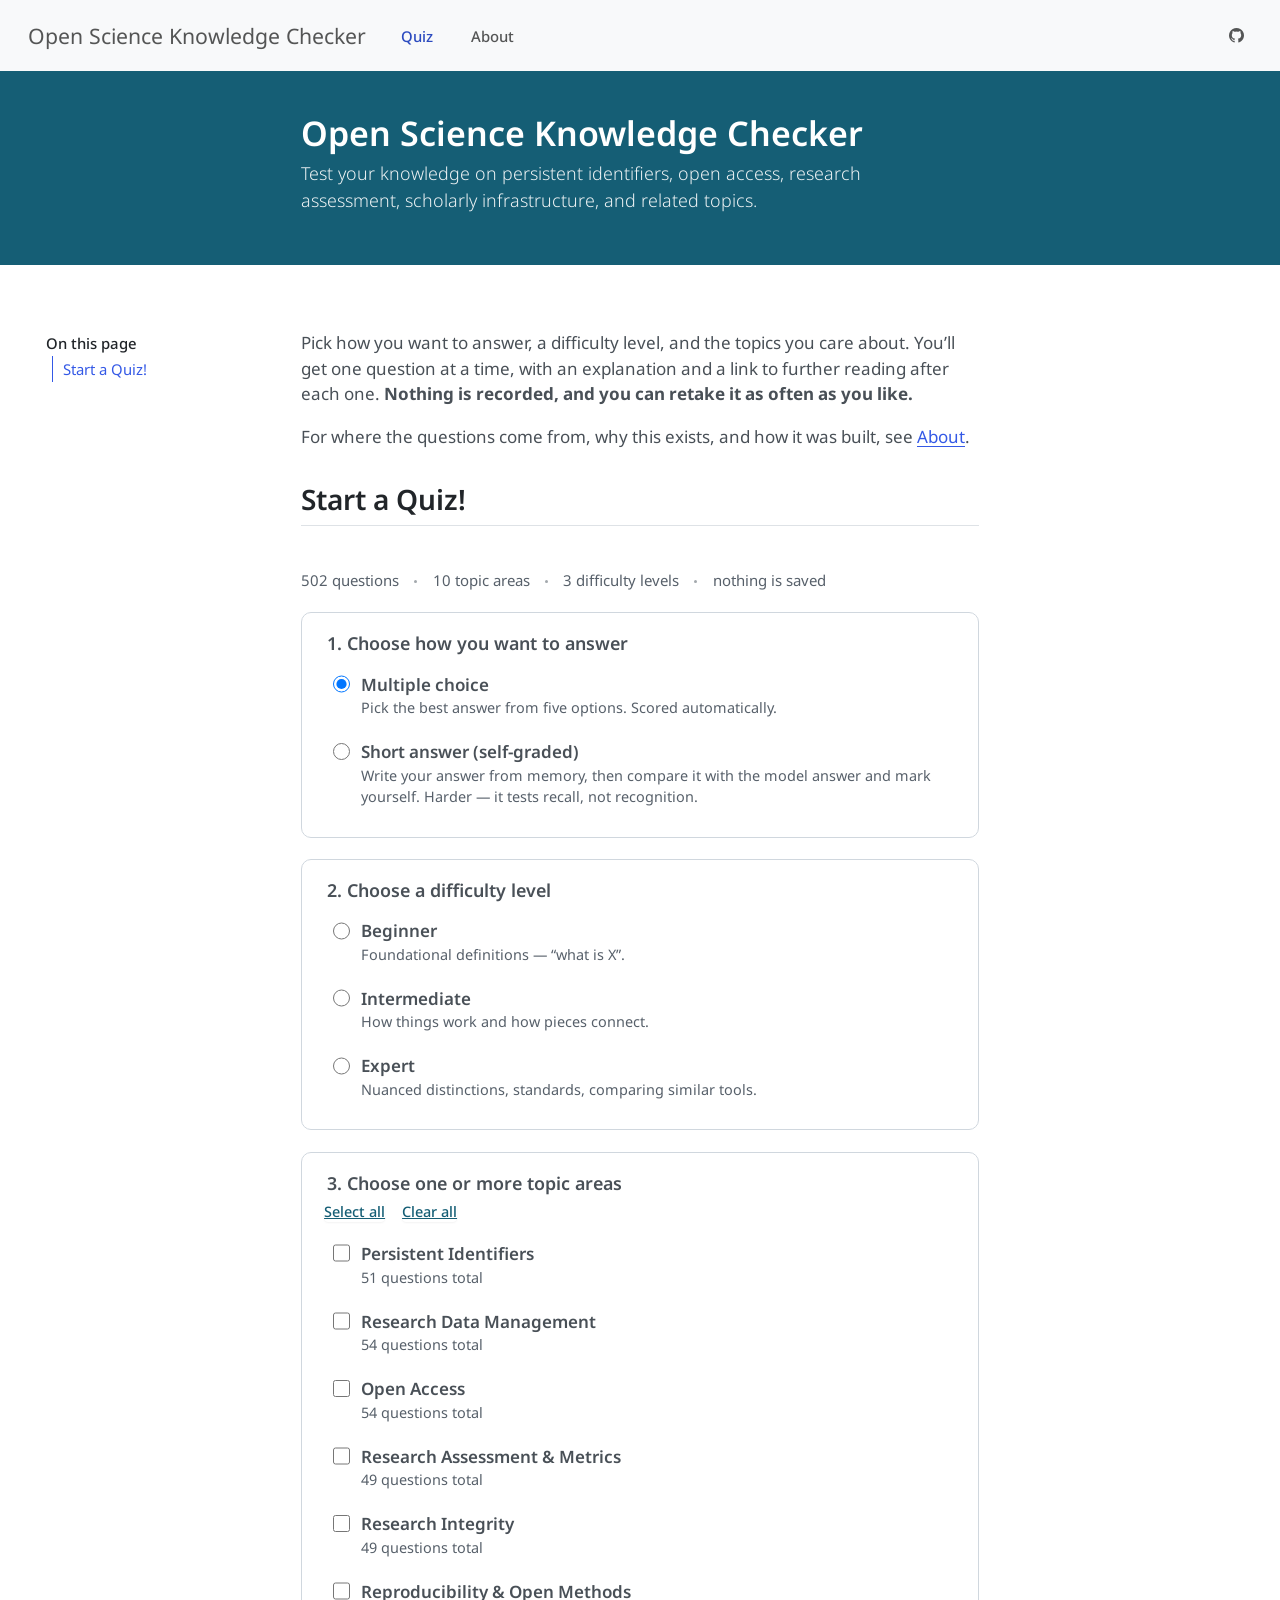
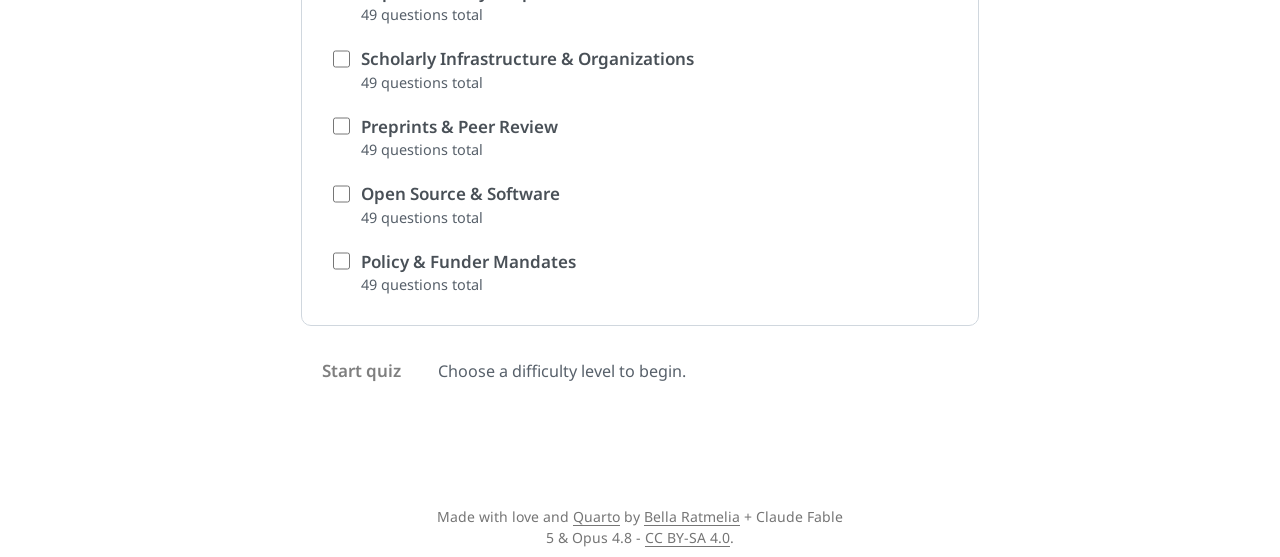
==== commit d9b59b18: "Built site for gh-pages" ====
--- a/index.html
+++ b/index.html
@@ -2,13 +2,16 @@
 <html xmlns="http://www.w3.org/1999/xhtml" lang="en" xml:lang="en"><head>
 
 <meta charset="utf-8">
-<meta name="generator" content="quarto-1.8.25">
+<meta name="generator" content="quarto-1.9.38">
 
 <meta name="viewport" content="width=device-width, initial-scale=1.0, user-scalable=yes">
 
 
 <title>Home – Open Science Knowledge Checker</title>
 <style>
+/* Default styles provided by pandoc.
+** See https://pandoc.org/MANUAL.html#variables-for-html for config info.
+*/
 code{white-space: pre-wrap;}
 span.smallcaps{font-variant: small-caps;}
 div.columns{display: flex; gap: min(4vw, 1.5em);}
@@ -66,15 +69,14 @@
 <meta name="quarto:offset" content="./">
 <script src="site_libs/quarto-html/quarto.js" type="module"></script>
 <script src="site_libs/quarto-html/tabsets/tabsets.js" type="module"></script>
-<script src="site_libs/quarto-html/axe/axe-check.js" type="module"></script>
 <script src="site_libs/quarto-html/popper.min.js"></script>
 <script src="site_libs/quarto-html/tippy.umd.min.js"></script>
 <script src="site_libs/quarto-html/anchor.min.js"></script>
 <link href="site_libs/quarto-html/tippy.css" rel="stylesheet">
-<link href="site_libs/quarto-html/quarto-syntax-highlighting-7b89279ff1a6dce999919e0e67d4d9ec.css" rel="stylesheet" id="quarto-text-highlighting-styles">
+<link href="site_libs/quarto-html/quarto-syntax-highlighting-15634bcf2e68342d4ad2dfa704d543f6.css" rel="stylesheet" id="quarto-text-highlighting-styles">
 <script src="site_libs/bootstrap/bootstrap.min.js"></script>
 <link href="site_libs/bootstrap/bootstrap-icons.css" rel="stylesheet">
-<link href="site_libs/bootstrap/bootstrap-72ff0fee6f5fc2dd7f02d290917c79b7.min.css" rel="stylesheet" append-hash="true" id="quarto-bootstrap" data-mode="light">
+<link href="site_libs/bootstrap/bootstrap-ce8759bd3fb05abe819af1a73e919fae.min.css" rel="stylesheet" append-hash="true" id="quarto-bootstrap" data-mode="light">
 <script id="quarto-search-options" type="application/json">{
   "location": "navbar",
   "copy-button": false,
@@ -136,8 +138,6 @@
     <nav class="navbar navbar-expand-lg " data-bs-theme="dark">
       <div class="navbar-container container-fluid">
       <div class="navbar-brand-container mx-auto">
-    <a href="./index.html" class="navbar-brand navbar-brand-logo">
-    </a>
     <a class="navbar-brand" href="./index.html">
     <span class="navbar-title">Open Science Knowledge Checker</span>
     </a>
@@ -189,9 +189,7 @@
     <h2 id="toc-title">On this page</h2>
    
   <ul>
-  <li><a href="#what-this-is" id="toc-what-this-is" class="nav-link active" data-scroll-target="#what-this-is">What this is</a></li>
-  <li><a href="#how-it-works" id="toc-how-it-works" class="nav-link" data-scroll-target="#how-it-works">How it works</a></li>
-  <li><a href="#start-a-quiz" id="toc-start-a-quiz" class="nav-link" data-scroll-target="#start-a-quiz">Start a Quiz!</a></li>
+  <li><a href="#start-a-quiz" id="toc-start-a-quiz" class="nav-link active" data-scroll-target="#start-a-quiz">Start a Quiz!</a></li>
   </ul>
 </nav>
 </nav>
@@ -207,38 +205,20 @@
 
 
 
-<section id="what-this-is" class="level2">
-<h2 class="anchored" data-anchor-id="what-this-is">What this is</h2>
-<p>This is a <strong>self-assessment quiz</strong> on open science and scholarly publishing, aimed primarily at scholarly communications librarians, but useful to researchers, research infrastructure providers, and technologists who work in this space. It is a learning tool, not a test with stakes: <strong>nothing is recorded, and you can retake it as often as you like.</strong></p>
-</section>
-<section id="how-it-works" class="level2">
-<h2 class="anchored" data-anchor-id="how-it-works">How it works</h2>
-<ol type="1">
-<li>Choose an <strong>answering mode</strong>, one <strong>difficulty level</strong>, and one or more <strong>topic areas</strong>.</li>
-<li>Answer the matching questions one at a time.
-<ul>
-<li>In <strong>multiple choice</strong> mode you pick from five options and are scored automatically.</li>
-<li>In <strong>short answer</strong> mode you write your answer from memory, then compare it against the model answer and mark yourself — harder, because it tests recall rather than recognition.</li>
-</ul></li>
-<li>After each answer you see the correct answer, an explanation, and (where available) a link to authoritative further reading.</li>
-<li>At the end you get a score and, if you picked more than one area, a breakdown by area.
-<ul>
-<li><strong>Nothing you do here is saved</strong> - there are no accounts, no tracking, and refreshing the page starts a fresh session.</li>
-</ul></li>
-</ol>
-</section>
+<p>Pick how you want to answer, a difficulty level, and the topics you care about. You’ll get one question at a time, with an explanation and a link to further reading after each one. <strong>Nothing is recorded, and you can retake it as often as you like.</strong></p>
+<p>For where the questions come from, why this exists, and how it was built, see <a href="./about.html">About</a>.</p>
 <section id="start-a-quiz" class="level2">
 <h2 class="anchored" data-anchor-id="start-a-quiz">Start a Quiz!</h2>
 <div class="cell hidden">
-<div class="code-copy-outer-scaffold"><div class="sourceCode cell-code hidden" id="cb1" data-startfrom="32" data-source-offset="0"><pre class="sourceCode js code-with-copy"><code class="sourceCode javascript" style="counter-reset: source-line 31;"><span id="cb1-32"><a href="#cb1-32" aria-hidden="true" tabindex="-1"></a><span class="co">// ---------------------------------------------------------------------------</span></span>
-<span id="cb1-33"><a href="#cb1-33" aria-hidden="true" tabindex="-1"></a><span class="co">// DATA LOADING</span></span>
-<span id="cb1-34"><a href="#cb1-34" aria-hidden="true" tabindex="-1"></a><span class="co">// ---------------------------------------------------------------------------</span></span>
-<span id="cb1-35"><a href="#cb1-35" aria-hidden="true" tabindex="-1"></a><span class="co">// Load the question bank from the CSV. FileAttachment makes Quarto aware of the</span></span>
-<span id="cb1-36"><a href="#cb1-36" aria-hidden="true" tabindex="-1"></a><span class="co">// file so it is copied into the published site, and .csv() parses it into an</span></span>
-<span id="cb1-37"><a href="#cb1-37" aria-hidden="true" tabindex="-1"></a><span class="co">// array of row objects keyed by the CSV header names. Every value is a string.</span></span>
-<span id="cb1-38"><a href="#cb1-38" aria-hidden="true" tabindex="-1"></a><span class="co">// This is the ONLY place the app reads the questions, so editing the CSV is all</span></span>
-<span id="cb1-39"><a href="#cb1-39" aria-hidden="true" tabindex="-1"></a><span class="co">// that is needed to change the quiz.</span></span>
-<span id="cb1-40"><a href="#cb1-40" aria-hidden="true" tabindex="-1"></a>questions <span class="op">=</span> <span class="fu">FileAttachment</span>(<span class="st">"data/questions.csv"</span>)<span class="op">.</span><span class="fu">csv</span>({ <span class="dt">typed</span><span class="op">:</span> <span class="kw">false</span> })</span></code></pre></div><button title="Copy to Clipboard" class="code-copy-button"><i class="bi"></i></button></div>
+<div class="code-copy-outer-scaffold"><div class="sourceCode cell-code hidden" id="cb1" data-startfrom="21" data-source-offset="0"><pre class="sourceCode js code-with-copy"><code class="sourceCode javascript" style="counter-reset: source-line 20;"><span id="cb1-21"><a href="#cb1-21" aria-hidden="true" tabindex="-1"></a><span class="co">// ---------------------------------------------------------------------------</span></span>
+<span id="cb1-22"><a href="#cb1-22" aria-hidden="true" tabindex="-1"></a><span class="co">// DATA LOADING</span></span>
+<span id="cb1-23"><a href="#cb1-23" aria-hidden="true" tabindex="-1"></a><span class="co">// ---------------------------------------------------------------------------</span></span>
+<span id="cb1-24"><a href="#cb1-24" aria-hidden="true" tabindex="-1"></a><span class="co">// Load the question bank from the CSV. FileAttachment makes Quarto aware of the</span></span>
+<span id="cb1-25"><a href="#cb1-25" aria-hidden="true" tabindex="-1"></a><span class="co">// file so it is copied into the published site, and .csv() parses it into an</span></span>
+<span id="cb1-26"><a href="#cb1-26" aria-hidden="true" tabindex="-1"></a><span class="co">// array of row objects keyed by the CSV header names. Every value is a string.</span></span>
+<span id="cb1-27"><a href="#cb1-27" aria-hidden="true" tabindex="-1"></a><span class="co">// This is the ONLY place the app reads the questions, so editing the CSV is all</span></span>
+<span id="cb1-28"><a href="#cb1-28" aria-hidden="true" tabindex="-1"></a><span class="co">// that is needed to change the quiz.</span></span>
+<span id="cb1-29"><a href="#cb1-29" aria-hidden="true" tabindex="-1"></a>questions <span class="op">=</span> <span class="fu">FileAttachment</span>(<span class="st">"data/questions.csv"</span>)<span class="op">.</span><span class="fu">csv</span>({ <span class="dt">typed</span><span class="op">:</span> <span class="kw">false</span> })</span></code></pre></div><button title="Copy to Clipboard" class="code-copy-button"><i class="bi"></i></button></div>
 <div class="cell-output cell-output-display hidden">
 <div id="ojs-cell-1" data-nodetype="declaration">
 
@@ -246,665 +226,665 @@
 </div>
 </div>
 <div class="cell">
-<div class="code-copy-outer-scaffold"><div class="sourceCode cell-code hidden" id="cb2" data-startfrom="46" data-source-offset="0"><pre class="sourceCode js code-with-copy"><code class="sourceCode javascript" style="counter-reset: source-line 45;"><span id="cb2-46"><a href="#cb2-46" aria-hidden="true" tabindex="-1"></a><span class="co">// ---------------------------------------------------------------------------</span></span>
-<span id="cb2-47"><a href="#cb2-47" aria-hidden="true" tabindex="-1"></a><span class="co">// THE QUIZ APPLICATION</span></span>
-<span id="cb2-48"><a href="#cb2-48" aria-hidden="true" tabindex="-1"></a><span class="co">// ---------------------------------------------------------------------------</span></span>
-<span id="cb2-49"><a href="#cb2-49" aria-hidden="true" tabindex="-1"></a><span class="co">// This single Observable JS cell builds the entire interactive quiz as one</span></span>
-<span id="cb2-50"><a href="#cb2-50" aria-hidden="true" tabindex="-1"></a><span class="co">// self-contained DOM component and returns it for Quarto to display.</span></span>
-<span id="cb2-51"><a href="#cb2-51" aria-hidden="true" tabindex="-1"></a><span class="co">//</span></span>
-<span id="cb2-52"><a href="#cb2-52" aria-hidden="true" tabindex="-1"></a><span class="co">// WHY ONE BIG CELL INSTEAD OF MANY REACTIVE OJS CELLS?</span></span>
-<span id="cb2-53"><a href="#cb2-53" aria-hidden="true" tabindex="-1"></a><span class="co">// A quiz is inherently *stateful* — it has a current question, a running score,</span></span>
-<span id="cb2-54"><a href="#cb2-54" aria-hidden="true" tabindex="-1"></a><span class="co">// and answers that lock once chosen. Observable's reactive model is designed for</span></span>
-<span id="cb2-55"><a href="#cb2-55" aria-hidden="true" tabindex="-1"></a><span class="co">// dataflow (recompute when inputs change), which is awkward for imperative,</span></span>
-<span id="cb2-56"><a href="#cb2-56" aria-hidden="true" tabindex="-1"></a><span class="co">// step-by-step state. So we let OJS do what it is good at (loading the CSV,</span></span>
-<span id="cb2-57"><a href="#cb2-57" aria-hidden="true" tabindex="-1"></a><span class="co">// theming, embedding) and manage the quiz state ourselves with a plain-JavaScript</span></span>
-<span id="cb2-58"><a href="#cb2-58" aria-hidden="true" tabindex="-1"></a><span class="co">// closure. The cell depends only on `questions`, so it runs exactly once.</span></span>
-<span id="cb2-59"><a href="#cb2-59" aria-hidden="true" tabindex="-1"></a></span>
-<span id="cb2-60"><a href="#cb2-60" aria-hidden="true" tabindex="-1"></a>quizApp <span class="op">=</span> {</span>
-<span id="cb2-61"><a href="#cb2-61" aria-hidden="true" tabindex="-1"></a>  <span class="co">// -- Fixed taxonomies -----------------------------------------------------</span></span>
-<span id="cb2-62"><a href="#cb2-62" aria-hidden="true" tabindex="-1"></a>  <span class="co">// The four difficulty levels, in the order they should appear.</span></span>
-<span id="cb2-63"><a href="#cb2-63" aria-hidden="true" tabindex="-1"></a>  <span class="kw">const</span> LEVELS <span class="op">=</span> [<span class="st">"Beginner"</span><span class="op">,</span> <span class="st">"Intermediate"</span><span class="op">,</span> <span class="st">"Expert"</span>]<span class="op">;</span></span>
-<span id="cb2-64"><a href="#cb2-64" aria-hidden="true" tabindex="-1"></a></span>
-<span id="cb2-65"><a href="#cb2-65" aria-hidden="true" tabindex="-1"></a>  <span class="co">// A one-line description of each level, shown to help users choose.</span></span>
-<span id="cb2-66"><a href="#cb2-66" aria-hidden="true" tabindex="-1"></a>  <span class="kw">const</span> LEVEL_HINTS <span class="op">=</span> {</span>
-<span id="cb2-67"><a href="#cb2-67" aria-hidden="true" tabindex="-1"></a>    <span class="st">"Beginner"</span><span class="op">:</span> <span class="st">"Foundational definitions — “what is X”."</span><span class="op">,</span></span>
-<span id="cb2-68"><a href="#cb2-68" aria-hidden="true" tabindex="-1"></a>    <span class="st">"Intermediate"</span><span class="op">:</span> <span class="st">"How things work and how pieces connect."</span><span class="op">,</span></span>
-<span id="cb2-69"><a href="#cb2-69" aria-hidden="true" tabindex="-1"></a>    <span class="st">"Expert"</span><span class="op">:</span> <span class="st">"Nuanced distinctions, standards, comparing similar tools."</span></span>
-<span id="cb2-70"><a href="#cb2-70" aria-hidden="true" tabindex="-1"></a>  }<span class="op">;</span></span>
-<span id="cb2-71"><a href="#cb2-71" aria-hidden="true" tabindex="-1"></a></span>
-<span id="cb2-72"><a href="#cb2-72" aria-hidden="true" tabindex="-1"></a>  <span class="co">// The topic areas, in display order. These MUST match the `area` values in the</span></span>
-<span id="cb2-73"><a href="#cb2-73" aria-hidden="true" tabindex="-1"></a>  <span class="co">// CSV exactly. Any area found in the CSV but missing here would be dropped, so</span></span>
-<span id="cb2-74"><a href="#cb2-74" aria-hidden="true" tabindex="-1"></a>  <span class="co">// we also warn (in the console) if that happens, to catch typos when editing.</span></span>
-<span id="cb2-75"><a href="#cb2-75" aria-hidden="true" tabindex="-1"></a>  <span class="kw">const</span> AREA_ORDER <span class="op">=</span> [</span>
-<span id="cb2-76"><a href="#cb2-76" aria-hidden="true" tabindex="-1"></a>    <span class="st">"Persistent Identifiers"</span><span class="op">,</span></span>
-<span id="cb2-77"><a href="#cb2-77" aria-hidden="true" tabindex="-1"></a>    <span class="st">"Research Data Management"</span><span class="op">,</span></span>
-<span id="cb2-78"><a href="#cb2-78" aria-hidden="true" tabindex="-1"></a>    <span class="st">"Open Access"</span><span class="op">,</span></span>
-<span id="cb2-79"><a href="#cb2-79" aria-hidden="true" tabindex="-1"></a>    <span class="st">"Research Assessment &amp; Metrics"</span><span class="op">,</span></span>
-<span id="cb2-80"><a href="#cb2-80" aria-hidden="true" tabindex="-1"></a>    <span class="st">"Research Integrity"</span><span class="op">,</span></span>
-<span id="cb2-81"><a href="#cb2-81" aria-hidden="true" tabindex="-1"></a>    <span class="st">"Reproducibility &amp; Open Methods"</span><span class="op">,</span></span>
-<span id="cb2-82"><a href="#cb2-82" aria-hidden="true" tabindex="-1"></a>    <span class="st">"Scholarly Infrastructure &amp; Organizations"</span><span class="op">,</span></span>
-<span id="cb2-83"><a href="#cb2-83" aria-hidden="true" tabindex="-1"></a>    <span class="st">"Preprints &amp; Peer Review"</span><span class="op">,</span></span>
-<span id="cb2-84"><a href="#cb2-84" aria-hidden="true" tabindex="-1"></a>    <span class="st">"Open Source &amp; Software"</span><span class="op">,</span></span>
-<span id="cb2-85"><a href="#cb2-85" aria-hidden="true" tabindex="-1"></a>    <span class="st">"Policy &amp; Funder Mandates"</span></span>
-<span id="cb2-86"><a href="#cb2-86" aria-hidden="true" tabindex="-1"></a>  ]<span class="op">;</span></span>
-<span id="cb2-87"><a href="#cb2-87" aria-hidden="true" tabindex="-1"></a></span>
-<span id="cb2-88"><a href="#cb2-88" aria-hidden="true" tabindex="-1"></a>  <span class="co">// Maximum number of questions in a single session. If more questions match the</span></span>
-<span id="cb2-89"><a href="#cb2-89" aria-hidden="true" tabindex="-1"></a>  <span class="co">// chosen filters, we randomly sample this many so sessions stay a reasonable</span></span>
-<span id="cb2-90"><a href="#cb2-90" aria-hidden="true" tabindex="-1"></a>  <span class="co">// length. The user is told how many of the matching pool are being asked.</span></span>
-<span id="cb2-91"><a href="#cb2-91" aria-hidden="true" tabindex="-1"></a>  <span class="kw">const</span> MAX_QUESTIONS <span class="op">=</span> <span class="dv">15</span><span class="op">;</span></span>
-<span id="cb2-92"><a href="#cb2-92" aria-hidden="true" tabindex="-1"></a></span>
-<span id="cb2-93"><a href="#cb2-93" aria-hidden="true" tabindex="-1"></a>  <span class="co">// The five option columns, in order.</span></span>
-<span id="cb2-94"><a href="#cb2-94" aria-hidden="true" tabindex="-1"></a>  <span class="kw">const</span> OPTION_LETTERS <span class="op">=</span> [<span class="st">"a"</span><span class="op">,</span> <span class="st">"b"</span><span class="op">,</span> <span class="st">"c"</span><span class="op">,</span> <span class="st">"d"</span><span class="op">,</span> <span class="st">"e"</span>]<span class="op">;</span></span>
-<span id="cb2-95"><a href="#cb2-95" aria-hidden="true" tabindex="-1"></a></span>
-<span id="cb2-96"><a href="#cb2-96" aria-hidden="true" tabindex="-1"></a>  <span class="co">// The two answering modes, in display order.</span></span>
-<span id="cb2-97"><a href="#cb2-97" aria-hidden="true" tabindex="-1"></a>  <span class="kw">const</span> MODES <span class="op">=</span> [</span>
-<span id="cb2-98"><a href="#cb2-98" aria-hidden="true" tabindex="-1"></a>    {</span>
-<span id="cb2-99"><a href="#cb2-99" aria-hidden="true" tabindex="-1"></a>      <span class="dt">id</span><span class="op">:</span> <span class="st">"mcq"</span><span class="op">,</span></span>
-<span id="cb2-100"><a href="#cb2-100" aria-hidden="true" tabindex="-1"></a>      <span class="dt">title</span><span class="op">:</span> <span class="st">"Multiple choice"</span><span class="op">,</span></span>
-<span id="cb2-101"><a href="#cb2-101" aria-hidden="true" tabindex="-1"></a>      <span class="dt">hint</span><span class="op">:</span> <span class="st">"Pick the best answer from five options. Scored automatically."</span></span>
-<span id="cb2-102"><a href="#cb2-102" aria-hidden="true" tabindex="-1"></a>    }<span class="op">,</span></span>
-<span id="cb2-103"><a href="#cb2-103" aria-hidden="true" tabindex="-1"></a>    {</span>
-<span id="cb2-104"><a href="#cb2-104" aria-hidden="true" tabindex="-1"></a>      <span class="dt">id</span><span class="op">:</span> <span class="st">"short"</span><span class="op">,</span></span>
-<span id="cb2-105"><a href="#cb2-105" aria-hidden="true" tabindex="-1"></a>      <span class="dt">title</span><span class="op">:</span> <span class="st">"Short answer (self-graded)"</span><span class="op">,</span></span>
-<span id="cb2-106"><a href="#cb2-106" aria-hidden="true" tabindex="-1"></a>      <span class="dt">hint</span><span class="op">:</span> <span class="st">"Write your answer from memory, then compare it with the model answer and mark yourself. Harder — it tests recall, not recognition."</span></span>
-<span id="cb2-107"><a href="#cb2-107" aria-hidden="true" tabindex="-1"></a>    }</span>
-<span id="cb2-108"><a href="#cb2-108" aria-hidden="true" tabindex="-1"></a>  ]<span class="op">;</span></span>
-<span id="cb2-109"><a href="#cb2-109" aria-hidden="true" tabindex="-1"></a></span>
-<span id="cb2-110"><a href="#cb2-110" aria-hidden="true" tabindex="-1"></a>  <span class="co">// A few questions only make sense alongside their options (e.g. "which of</span></span>
-<span id="cb2-111"><a href="#cb2-111" aria-hidden="true" tabindex="-1"></a>  <span class="co">// these is a correctly formed DOI?"), so they are excluded from short-answer</span></span>
-<span id="cb2-112"><a href="#cb2-112" aria-hidden="true" tabindex="-1"></a>  <span class="co">// mode via the `mcq_only` column in the CSV. Mark a question by putting "yes"</span></span>
-<span id="cb2-113"><a href="#cb2-113" aria-hidden="true" tabindex="-1"></a>  <span class="co">// in that column — no code change needed.</span></span>
-<span id="cb2-114"><a href="#cb2-114" aria-hidden="true" tabindex="-1"></a>  <span class="kw">const</span> isMcqOnly <span class="op">=</span> q <span class="kw">=&gt;</span> <span class="bu">String</span>(q<span class="op">.</span><span class="at">mcq_only</span> <span class="op">||</span> <span class="st">""</span>)<span class="op">.</span><span class="fu">trim</span>()<span class="op">.</span><span class="fu">toLowerCase</span>() <span class="op">===</span> <span class="st">"yes"</span><span class="op">;</span></span>
-<span id="cb2-115"><a href="#cb2-115" aria-hidden="true" tabindex="-1"></a></span>
-<span id="cb2-116"><a href="#cb2-116" aria-hidden="true" tabindex="-1"></a>  <span class="co">// -- Sanity check: warn if the CSV contains an area we don't know about -----</span></span>
-<span id="cb2-117"><a href="#cb2-117" aria-hidden="true" tabindex="-1"></a>  <span class="kw">const</span> knownAreas <span class="op">=</span> <span class="kw">new</span> <span class="bu">Set</span>(AREA_ORDER)<span class="op">;</span></span>
-<span id="cb2-118"><a href="#cb2-118" aria-hidden="true" tabindex="-1"></a>  <span class="kw">const</span> unknownAreas <span class="op">=</span> [<span class="op">...</span><span class="kw">new</span> <span class="bu">Set</span>(questions<span class="op">.</span><span class="fu">map</span>(q <span class="kw">=&gt;</span> q<span class="op">.</span><span class="at">area</span>))]<span class="op">.</span><span class="fu">filter</span>(a <span class="kw">=&gt;</span> <span class="op">!</span>knownAreas<span class="op">.</span><span class="fu">has</span>(a))<span class="op">;</span></span>
-<span id="cb2-119"><a href="#cb2-119" aria-hidden="true" tabindex="-1"></a>  <span class="cf">if</span> (unknownAreas<span class="op">.</span><span class="at">length</span>) {</span>
-<span id="cb2-120"><a href="#cb2-120" aria-hidden="true" tabindex="-1"></a>    <span class="bu">console</span><span class="op">.</span><span class="fu">warn</span>(<span class="st">"Questions.csv contains area(s) not in AREA_ORDER (they will be hidden):"</span><span class="op">,</span> unknownAreas)<span class="op">;</span></span>
-<span id="cb2-121"><a href="#cb2-121" aria-hidden="true" tabindex="-1"></a>  }</span>
-<span id="cb2-122"><a href="#cb2-122" aria-hidden="true" tabindex="-1"></a>  <span class="co">// Only offer areas that actually have at least one question.</span></span>
-<span id="cb2-123"><a href="#cb2-123" aria-hidden="true" tabindex="-1"></a>  <span class="kw">const</span> areasPresent <span class="op">=</span> AREA_ORDER<span class="op">.</span><span class="fu">filter</span>(a <span class="kw">=&gt;</span> questions<span class="op">.</span><span class="fu">some</span>(q <span class="kw">=&gt;</span> q<span class="op">.</span><span class="at">area</span> <span class="op">===</span> a))<span class="op">;</span></span>
-<span id="cb2-124"><a href="#cb2-124" aria-hidden="true" tabindex="-1"></a></span>
-<span id="cb2-125"><a href="#cb2-125" aria-hidden="true" tabindex="-1"></a>  <span class="co">// -- Application state ------------------------------------------------------</span></span>
-<span id="cb2-126"><a href="#cb2-126" aria-hidden="true" tabindex="-1"></a>  <span class="kw">const</span> state <span class="op">=</span> {</span>
-<span id="cb2-127"><a href="#cb2-127" aria-hidden="true" tabindex="-1"></a>    <span class="dt">screen</span><span class="op">:</span> <span class="st">"landing"</span><span class="op">,</span>   <span class="co">// "landing" | "quiz" | "summary"</span></span>
-<span id="cb2-128"><a href="#cb2-128" aria-hidden="true" tabindex="-1"></a>    <span class="dt">mode</span><span class="op">:</span> <span class="st">"mcq"</span><span class="op">,</span>         <span class="co">// "mcq" (pick an option) | "short" (write, then self-grade)</span></span>
-<span id="cb2-129"><a href="#cb2-129" aria-hidden="true" tabindex="-1"></a>    <span class="dt">level</span><span class="op">:</span> <span class="kw">null</span><span class="op">,</span>         <span class="co">// chosen difficulty (string)</span></span>
-<span id="cb2-130"><a href="#cb2-130" aria-hidden="true" tabindex="-1"></a>    <span class="dt">areas</span><span class="op">:</span> <span class="kw">new</span> <span class="bu">Set</span>()<span class="op">,</span>    <span class="co">// chosen topic areas</span></span>
-<span id="cb2-131"><a href="#cb2-131" aria-hidden="true" tabindex="-1"></a>    <span class="dt">deck</span><span class="op">:</span> []<span class="op">,</span>            <span class="co">// the questions for this session, in order</span></span>
-<span id="cb2-132"><a href="#cb2-132" aria-hidden="true" tabindex="-1"></a>    <span class="dt">idx</span><span class="op">:</span> <span class="dv">0</span><span class="op">,</span>              <span class="co">// index of the current question in the deck</span></span>
-<span id="cb2-133"><a href="#cb2-133" aria-hidden="true" tabindex="-1"></a>    <span class="co">// One entry per answered question. MCQ entries carry {chosen}; short-answer</span></span>
-<span id="cb2-134"><a href="#cb2-134" aria-hidden="true" tabindex="-1"></a>    <span class="co">// entries carry {typed} instead, and their isCorrect is self-reported.</span></span>
-<span id="cb2-135"><a href="#cb2-135" aria-hidden="true" tabindex="-1"></a>    <span class="dt">responses</span><span class="op">:</span> []</span>
-<span id="cb2-136"><a href="#cb2-136" aria-hidden="true" tabindex="-1"></a>  }<span class="op">;</span></span>
-<span id="cb2-137"><a href="#cb2-137" aria-hidden="true" tabindex="-1"></a></span>
-<span id="cb2-138"><a href="#cb2-138" aria-hidden="true" tabindex="-1"></a>  <span class="co">// The root element we return to OJS. Everything is re-rendered inside it.</span></span>
-<span id="cb2-139"><a href="#cb2-139" aria-hidden="true" tabindex="-1"></a>  <span class="kw">const</span> <span class="bu">root</span> <span class="op">=</span> <span class="bu">document</span><span class="op">.</span><span class="fu">createElement</span>(<span class="st">"div"</span>)<span class="op">;</span></span>
-<span id="cb2-140"><a href="#cb2-140" aria-hidden="true" tabindex="-1"></a>  <span class="bu">root</span><span class="op">.</span><span class="at">className</span> <span class="op">=</span> <span class="st">"quiz-app"</span><span class="op">;</span></span>
-<span id="cb2-141"><a href="#cb2-141" aria-hidden="true" tabindex="-1"></a></span>
-<span id="cb2-142"><a href="#cb2-142" aria-hidden="true" tabindex="-1"></a>  <span class="co">// -- Small helpers ----------------------------------------------------------</span></span>
-<span id="cb2-143"><a href="#cb2-143" aria-hidden="true" tabindex="-1"></a></span>
-<span id="cb2-144"><a href="#cb2-144" aria-hidden="true" tabindex="-1"></a>  <span class="co">// Fisher–Yates shuffle, returns a new array (does not mutate the input).</span></span>
-<span id="cb2-145"><a href="#cb2-145" aria-hidden="true" tabindex="-1"></a>  <span class="kw">function</span> <span class="fu">shuffle</span>(array) {</span>
-<span id="cb2-146"><a href="#cb2-146" aria-hidden="true" tabindex="-1"></a>    <span class="kw">const</span> a <span class="op">=</span> array<span class="op">.</span><span class="fu">slice</span>()<span class="op">;</span></span>
-<span id="cb2-147"><a href="#cb2-147" aria-hidden="true" tabindex="-1"></a>    <span class="cf">for</span> (<span class="kw">let</span> i <span class="op">=</span> a<span class="op">.</span><span class="at">length</span> <span class="op">-</span> <span class="dv">1</span><span class="op">;</span> i <span class="op">&gt;</span> <span class="dv">0</span><span class="op">;</span> i<span class="op">--</span>) {</span>
-<span id="cb2-148"><a href="#cb2-148" aria-hidden="true" tabindex="-1"></a>      <span class="kw">const</span> j <span class="op">=</span> <span class="bu">Math</span><span class="op">.</span><span class="fu">floor</span>(<span class="bu">Math</span><span class="op">.</span><span class="fu">random</span>() <span class="op">*</span> (i <span class="op">+</span> <span class="dv">1</span>))<span class="op">;</span></span>
-<span id="cb2-149"><a href="#cb2-149" aria-hidden="true" tabindex="-1"></a>      [a[i]<span class="op">,</span> a[j]] <span class="op">=</span> [a[j]<span class="op">,</span> a[i]]<span class="op">;</span></span>
-<span id="cb2-150"><a href="#cb2-150" aria-hidden="true" tabindex="-1"></a>    }</span>
-<span id="cb2-151"><a href="#cb2-151" aria-hidden="true" tabindex="-1"></a>    <span class="cf">return</span> a<span class="op">;</span></span>
-<span id="cb2-152"><a href="#cb2-152" aria-hidden="true" tabindex="-1"></a>  }</span>
-<span id="cb2-153"><a href="#cb2-153" aria-hidden="true" tabindex="-1"></a></span>
-<span id="cb2-154"><a href="#cb2-154" aria-hidden="true" tabindex="-1"></a>  <span class="co">// Is this question usable in the currently selected mode? Every question works</span></span>
-<span id="cb2-155"><a href="#cb2-155" aria-hidden="true" tabindex="-1"></a>  <span class="co">// as multiple choice; short-answer mode drops the option-dependent ones.</span></span>
-<span id="cb2-156"><a href="#cb2-156" aria-hidden="true" tabindex="-1"></a>  <span class="kw">function</span> <span class="fu">usableInMode</span>(q) {</span>
-<span id="cb2-157"><a href="#cb2-157" aria-hidden="true" tabindex="-1"></a>    <span class="cf">return</span> state<span class="op">.</span><span class="at">mode</span> <span class="op">===</span> <span class="st">"short"</span> <span class="op">?</span> <span class="op">!</span><span class="fu">isMcqOnly</span>(q) <span class="op">:</span> <span class="kw">true</span><span class="op">;</span></span>
-<span id="cb2-158"><a href="#cb2-158" aria-hidden="true" tabindex="-1"></a>  }</span>
-<span id="cb2-159"><a href="#cb2-159" aria-hidden="true" tabindex="-1"></a></span>
-<span id="cb2-160"><a href="#cb2-160" aria-hidden="true" tabindex="-1"></a>  <span class="co">// How many questions match the current mode + level + area selection?</span></span>
-<span id="cb2-161"><a href="#cb2-161" aria-hidden="true" tabindex="-1"></a>  <span class="kw">function</span> <span class="fu">matchingQuestions</span>() {</span>
-<span id="cb2-162"><a href="#cb2-162" aria-hidden="true" tabindex="-1"></a>    <span class="cf">if</span> (<span class="op">!</span>state<span class="op">.</span><span class="at">level</span> <span class="op">||</span> state<span class="op">.</span><span class="at">areas</span><span class="op">.</span><span class="at">size</span> <span class="op">===</span> <span class="dv">0</span>) <span class="cf">return</span> []<span class="op">;</span></span>
-<span id="cb2-163"><a href="#cb2-163" aria-hidden="true" tabindex="-1"></a>    <span class="cf">return</span> questions<span class="op">.</span><span class="fu">filter</span>(q <span class="kw">=&gt;</span></span>
-<span id="cb2-164"><a href="#cb2-164" aria-hidden="true" tabindex="-1"></a>      q<span class="op">.</span><span class="at">level</span> <span class="op">===</span> state<span class="op">.</span><span class="at">level</span> <span class="op">&amp;&amp;</span> state<span class="op">.</span><span class="at">areas</span><span class="op">.</span><span class="fu">has</span>(q<span class="op">.</span><span class="at">area</span>) <span class="op">&amp;&amp;</span> <span class="fu">usableInMode</span>(q)</span>
-<span id="cb2-165"><a href="#cb2-165" aria-hidden="true" tabindex="-1"></a>    )<span class="op">;</span></span>
+<div class="code-copy-outer-scaffold"><div class="sourceCode cell-code hidden" id="cb2" data-startfrom="35" data-source-offset="0"><pre class="sourceCode js code-with-copy"><code class="sourceCode javascript" style="counter-reset: source-line 34;"><span id="cb2-35"><a href="#cb2-35" aria-hidden="true" tabindex="-1"></a><span class="co">// ---------------------------------------------------------------------------</span></span>
+<span id="cb2-36"><a href="#cb2-36" aria-hidden="true" tabindex="-1"></a><span class="co">// THE QUIZ APPLICATION</span></span>
+<span id="cb2-37"><a href="#cb2-37" aria-hidden="true" tabindex="-1"></a><span class="co">// ---------------------------------------------------------------------------</span></span>
+<span id="cb2-38"><a href="#cb2-38" aria-hidden="true" tabindex="-1"></a><span class="co">// This single Observable JS cell builds the entire interactive quiz as one</span></span>
+<span id="cb2-39"><a href="#cb2-39" aria-hidden="true" tabindex="-1"></a><span class="co">// self-contained DOM component and returns it for Quarto to display.</span></span>
+<span id="cb2-40"><a href="#cb2-40" aria-hidden="true" tabindex="-1"></a><span class="co">//</span></span>
+<span id="cb2-41"><a href="#cb2-41" aria-hidden="true" tabindex="-1"></a><span class="co">// WHY ONE BIG CELL INSTEAD OF MANY REACTIVE OJS CELLS?</span></span>
+<span id="cb2-42"><a href="#cb2-42" aria-hidden="true" tabindex="-1"></a><span class="co">// A quiz is inherently *stateful* — it has a current question, a running score,</span></span>
+<span id="cb2-43"><a href="#cb2-43" aria-hidden="true" tabindex="-1"></a><span class="co">// and answers that lock once chosen. Observable's reactive model is designed for</span></span>
+<span id="cb2-44"><a href="#cb2-44" aria-hidden="true" tabindex="-1"></a><span class="co">// dataflow (recompute when inputs change), which is awkward for imperative,</span></span>
+<span id="cb2-45"><a href="#cb2-45" aria-hidden="true" tabindex="-1"></a><span class="co">// step-by-step state. So we let OJS do what it is good at (loading the CSV,</span></span>
+<span id="cb2-46"><a href="#cb2-46" aria-hidden="true" tabindex="-1"></a><span class="co">// theming, embedding) and manage the quiz state ourselves with a plain-JavaScript</span></span>
+<span id="cb2-47"><a href="#cb2-47" aria-hidden="true" tabindex="-1"></a><span class="co">// closure. The cell depends only on `questions`, so it runs exactly once.</span></span>
+<span id="cb2-48"><a href="#cb2-48" aria-hidden="true" tabindex="-1"></a></span>
+<span id="cb2-49"><a href="#cb2-49" aria-hidden="true" tabindex="-1"></a>quizApp <span class="op">=</span> {</span>
+<span id="cb2-50"><a href="#cb2-50" aria-hidden="true" tabindex="-1"></a>  <span class="co">// -- Fixed taxonomies -----------------------------------------------------</span></span>
+<span id="cb2-51"><a href="#cb2-51" aria-hidden="true" tabindex="-1"></a>  <span class="co">// The four difficulty levels, in the order they should appear.</span></span>
+<span id="cb2-52"><a href="#cb2-52" aria-hidden="true" tabindex="-1"></a>  <span class="kw">const</span> LEVELS <span class="op">=</span> [<span class="st">"Beginner"</span><span class="op">,</span> <span class="st">"Intermediate"</span><span class="op">,</span> <span class="st">"Expert"</span>]<span class="op">;</span></span>
+<span id="cb2-53"><a href="#cb2-53" aria-hidden="true" tabindex="-1"></a></span>
+<span id="cb2-54"><a href="#cb2-54" aria-hidden="true" tabindex="-1"></a>  <span class="co">// A one-line description of each level, shown to help users choose.</span></span>
+<span id="cb2-55"><a href="#cb2-55" aria-hidden="true" tabindex="-1"></a>  <span class="kw">const</span> LEVEL_HINTS <span class="op">=</span> {</span>
+<span id="cb2-56"><a href="#cb2-56" aria-hidden="true" tabindex="-1"></a>    <span class="st">"Beginner"</span><span class="op">:</span> <span class="st">"Foundational definitions — “what is X”."</span><span class="op">,</span></span>
+<span id="cb2-57"><a href="#cb2-57" aria-hidden="true" tabindex="-1"></a>    <span class="st">"Intermediate"</span><span class="op">:</span> <span class="st">"How things work and how pieces connect."</span><span class="op">,</span></span>
+<span id="cb2-58"><a href="#cb2-58" aria-hidden="true" tabindex="-1"></a>    <span class="st">"Expert"</span><span class="op">:</span> <span class="st">"Nuanced distinctions, standards, comparing similar tools."</span></span>
+<span id="cb2-59"><a href="#cb2-59" aria-hidden="true" tabindex="-1"></a>  }<span class="op">;</span></span>
+<span id="cb2-60"><a href="#cb2-60" aria-hidden="true" tabindex="-1"></a></span>
+<span id="cb2-61"><a href="#cb2-61" aria-hidden="true" tabindex="-1"></a>  <span class="co">// The topic areas, in display order. These MUST match the `area` values in the</span></span>
+<span id="cb2-62"><a href="#cb2-62" aria-hidden="true" tabindex="-1"></a>  <span class="co">// CSV exactly. Any area found in the CSV but missing here would be dropped, so</span></span>
+<span id="cb2-63"><a href="#cb2-63" aria-hidden="true" tabindex="-1"></a>  <span class="co">// we also warn (in the console) if that happens, to catch typos when editing.</span></span>
+<span id="cb2-64"><a href="#cb2-64" aria-hidden="true" tabindex="-1"></a>  <span class="kw">const</span> AREA_ORDER <span class="op">=</span> [</span>
+<span id="cb2-65"><a href="#cb2-65" aria-hidden="true" tabindex="-1"></a>    <span class="st">"Persistent Identifiers"</span><span class="op">,</span></span>
+<span id="cb2-66"><a href="#cb2-66" aria-hidden="true" tabindex="-1"></a>    <span class="st">"Research Data Management"</span><span class="op">,</span></span>
+<span id="cb2-67"><a href="#cb2-67" aria-hidden="true" tabindex="-1"></a>    <span class="st">"Open Access"</span><span class="op">,</span></span>
+<span id="cb2-68"><a href="#cb2-68" aria-hidden="true" tabindex="-1"></a>    <span class="st">"Research Assessment &amp; Metrics"</span><span class="op">,</span></span>
+<span id="cb2-69"><a href="#cb2-69" aria-hidden="true" tabindex="-1"></a>    <span class="st">"Research Integrity"</span><span class="op">,</span></span>
+<span id="cb2-70"><a href="#cb2-70" aria-hidden="true" tabindex="-1"></a>    <span class="st">"Reproducibility &amp; Open Methods"</span><span class="op">,</span></span>
+<span id="cb2-71"><a href="#cb2-71" aria-hidden="true" tabindex="-1"></a>    <span class="st">"Scholarly Infrastructure &amp; Organizations"</span><span class="op">,</span></span>
+<span id="cb2-72"><a href="#cb2-72" aria-hidden="true" tabindex="-1"></a>    <span class="st">"Preprints &amp; Peer Review"</span><span class="op">,</span></span>
+<span id="cb2-73"><a href="#cb2-73" aria-hidden="true" tabindex="-1"></a>    <span class="st">"Open Source &amp; Software"</span><span class="op">,</span></span>
+<span id="cb2-74"><a href="#cb2-74" aria-hidden="true" tabindex="-1"></a>    <span class="st">"Policy &amp; Funder Mandates"</span></span>
+<span id="cb2-75"><a href="#cb2-75" aria-hidden="true" tabindex="-1"></a>  ]<span class="op">;</span></span>
+<span id="cb2-76"><a href="#cb2-76" aria-hidden="true" tabindex="-1"></a></span>
+<span id="cb2-77"><a href="#cb2-77" aria-hidden="true" tabindex="-1"></a>  <span class="co">// Maximum number of questions in a single session. If more questions match the</span></span>
+<span id="cb2-78"><a href="#cb2-78" aria-hidden="true" tabindex="-1"></a>  <span class="co">// chosen filters, we randomly sample this many so sessions stay a reasonable</span></span>
+<span id="cb2-79"><a href="#cb2-79" aria-hidden="true" tabindex="-1"></a>  <span class="co">// length. The user is told how many of the matching pool are being asked.</span></span>
+<span id="cb2-80"><a href="#cb2-80" aria-hidden="true" tabindex="-1"></a>  <span class="kw">const</span> MAX_QUESTIONS <span class="op">=</span> <span class="dv">15</span><span class="op">;</span></span>
+<span id="cb2-81"><a href="#cb2-81" aria-hidden="true" tabindex="-1"></a></span>
+<span id="cb2-82"><a href="#cb2-82" aria-hidden="true" tabindex="-1"></a>  <span class="co">// The five option columns, in order.</span></span>
+<span id="cb2-83"><a href="#cb2-83" aria-hidden="true" tabindex="-1"></a>  <span class="kw">const</span> OPTION_LETTERS <span class="op">=</span> [<span class="st">"a"</span><span class="op">,</span> <span class="st">"b"</span><span class="op">,</span> <span class="st">"c"</span><span class="op">,</span> <span class="st">"d"</span><span class="op">,</span> <span class="st">"e"</span>]<span class="op">;</span></span>
+<span id="cb2-84"><a href="#cb2-84" aria-hidden="true" tabindex="-1"></a></span>
+<span id="cb2-85"><a href="#cb2-85" aria-hidden="true" tabindex="-1"></a>  <span class="co">// The two answering modes, in display order.</span></span>
+<span id="cb2-86"><a href="#cb2-86" aria-hidden="true" tabindex="-1"></a>  <span class="kw">const</span> MODES <span class="op">=</span> [</span>
+<span id="cb2-87"><a href="#cb2-87" aria-hidden="true" tabindex="-1"></a>    {</span>
+<span id="cb2-88"><a href="#cb2-88" aria-hidden="true" tabindex="-1"></a>      <span class="dt">id</span><span class="op">:</span> <span class="st">"mcq"</span><span class="op">,</span></span>
+<span id="cb2-89"><a href="#cb2-89" aria-hidden="true" tabindex="-1"></a>      <span class="dt">title</span><span class="op">:</span> <span class="st">"Multiple choice"</span><span class="op">,</span></span>
+<span id="cb2-90"><a href="#cb2-90" aria-hidden="true" tabindex="-1"></a>      <span class="dt">hint</span><span class="op">:</span> <span class="st">"Pick the best answer from five options. Scored automatically."</span></span>
+<span id="cb2-91"><a href="#cb2-91" aria-hidden="true" tabindex="-1"></a>    }<span class="op">,</span></span>
+<span id="cb2-92"><a href="#cb2-92" aria-hidden="true" tabindex="-1"></a>    {</span>
+<span id="cb2-93"><a href="#cb2-93" aria-hidden="true" tabindex="-1"></a>      <span class="dt">id</span><span class="op">:</span> <span class="st">"short"</span><span class="op">,</span></span>
+<span id="cb2-94"><a href="#cb2-94" aria-hidden="true" tabindex="-1"></a>      <span class="dt">title</span><span class="op">:</span> <span class="st">"Short answer (self-graded)"</span><span class="op">,</span></span>
+<span id="cb2-95"><a href="#cb2-95" aria-hidden="true" tabindex="-1"></a>      <span class="dt">hint</span><span class="op">:</span> <span class="st">"Write your answer from memory, then compare it with the model answer and mark yourself. Harder — it tests recall, not recognition."</span></span>
+<span id="cb2-96"><a href="#cb2-96" aria-hidden="true" tabindex="-1"></a>    }</span>
+<span id="cb2-97"><a href="#cb2-97" aria-hidden="true" tabindex="-1"></a>  ]<span class="op">;</span></span>
+<span id="cb2-98"><a href="#cb2-98" aria-hidden="true" tabindex="-1"></a></span>
+<span id="cb2-99"><a href="#cb2-99" aria-hidden="true" tabindex="-1"></a>  <span class="co">// A few questions only make sense alongside their options (e.g. "which of</span></span>
+<span id="cb2-100"><a href="#cb2-100" aria-hidden="true" tabindex="-1"></a>  <span class="co">// these is a correctly formed DOI?"), so they are excluded from short-answer</span></span>
+<span id="cb2-101"><a href="#cb2-101" aria-hidden="true" tabindex="-1"></a>  <span class="co">// mode via the `mcq_only` column in the CSV. Mark a question by putting "yes"</span></span>
+<span id="cb2-102"><a href="#cb2-102" aria-hidden="true" tabindex="-1"></a>  <span class="co">// in that column — no code change needed.</span></span>
+<span id="cb2-103"><a href="#cb2-103" aria-hidden="true" tabindex="-1"></a>  <span class="kw">const</span> isMcqOnly <span class="op">=</span> q <span class="kw">=&gt;</span> <span class="bu">String</span>(q<span class="op">.</span><span class="at">mcq_only</span> <span class="op">||</span> <span class="st">""</span>)<span class="op">.</span><span class="fu">trim</span>()<span class="op">.</span><span class="fu">toLowerCase</span>() <span class="op">===</span> <span class="st">"yes"</span><span class="op">;</span></span>
+<span id="cb2-104"><a href="#cb2-104" aria-hidden="true" tabindex="-1"></a></span>
+<span id="cb2-105"><a href="#cb2-105" aria-hidden="true" tabindex="-1"></a>  <span class="co">// -- Sanity check: warn if the CSV contains an area we don't know about -----</span></span>
+<span id="cb2-106"><a href="#cb2-106" aria-hidden="true" tabindex="-1"></a>  <span class="kw">const</span> knownAreas <span class="op">=</span> <span class="kw">new</span> <span class="bu">Set</span>(AREA_ORDER)<span class="op">;</span></span>
+<span id="cb2-107"><a href="#cb2-107" aria-hidden="true" tabindex="-1"></a>  <span class="kw">const</span> unknownAreas <span class="op">=</span> [<span class="op">...</span><span class="kw">new</span> <span class="bu">Set</span>(questions<span class="op">.</span><span class="fu">map</span>(q <span class="kw">=&gt;</span> q<span class="op">.</span><span class="at">area</span>))]<span class="op">.</span><span class="fu">filter</span>(a <span class="kw">=&gt;</span> <span class="op">!</span>knownAreas<span class="op">.</span><span class="fu">has</span>(a))<span class="op">;</span></span>
+<span id="cb2-108"><a href="#cb2-108" aria-hidden="true" tabindex="-1"></a>  <span class="cf">if</span> (unknownAreas<span class="op">.</span><span class="at">length</span>) {</span>
+<span id="cb2-109"><a href="#cb2-109" aria-hidden="true" tabindex="-1"></a>    <span class="bu">console</span><span class="op">.</span><span class="fu">warn</span>(<span class="st">"Questions.csv contains area(s) not in AREA_ORDER (they will be hidden):"</span><span class="op">,</span> unknownAreas)<span class="op">;</span></span>
+<span id="cb2-110"><a href="#cb2-110" aria-hidden="true" tabindex="-1"></a>  }</span>
+<span id="cb2-111"><a href="#cb2-111" aria-hidden="true" tabindex="-1"></a>  <span class="co">// Only offer areas that actually have at least one question.</span></span>
+<span id="cb2-112"><a href="#cb2-112" aria-hidden="true" tabindex="-1"></a>  <span class="kw">const</span> areasPresent <span class="op">=</span> AREA_ORDER<span class="op">.</span><span class="fu">filter</span>(a <span class="kw">=&gt;</span> questions<span class="op">.</span><span class="fu">some</span>(q <span class="kw">=&gt;</span> q<span class="op">.</span><span class="at">area</span> <span class="op">===</span> a))<span class="op">;</span></span>
+<span id="cb2-113"><a href="#cb2-113" aria-hidden="true" tabindex="-1"></a></span>
+<span id="cb2-114"><a href="#cb2-114" aria-hidden="true" tabindex="-1"></a>  <span class="co">// -- Application state ------------------------------------------------------</span></span>
+<span id="cb2-115"><a href="#cb2-115" aria-hidden="true" tabindex="-1"></a>  <span class="kw">const</span> state <span class="op">=</span> {</span>
+<span id="cb2-116"><a href="#cb2-116" aria-hidden="true" tabindex="-1"></a>    <span class="dt">screen</span><span class="op">:</span> <span class="st">"landing"</span><span class="op">,</span>   <span class="co">// "landing" | "quiz" | "summary"</span></span>
+<span id="cb2-117"><a href="#cb2-117" aria-hidden="true" tabindex="-1"></a>    <span class="dt">mode</span><span class="op">:</span> <span class="st">"mcq"</span><span class="op">,</span>         <span class="co">// "mcq" (pick an option) | "short" (write, then self-grade)</span></span>
+<span id="cb2-118"><a href="#cb2-118" aria-hidden="true" tabindex="-1"></a>    <span class="dt">level</span><span class="op">:</span> <span class="kw">null</span><span class="op">,</span>         <span class="co">// chosen difficulty (string)</span></span>
+<span id="cb2-119"><a href="#cb2-119" aria-hidden="true" tabindex="-1"></a>    <span class="dt">areas</span><span class="op">:</span> <span class="kw">new</span> <span class="bu">Set</span>()<span class="op">,</span>    <span class="co">// chosen topic areas</span></span>
+<span id="cb2-120"><a href="#cb2-120" aria-hidden="true" tabindex="-1"></a>    <span class="dt">deck</span><span class="op">:</span> []<span class="op">,</span>            <span class="co">// the questions for this session, in order</span></span>
+<span id="cb2-121"><a href="#cb2-121" aria-hidden="true" tabindex="-1"></a>    <span class="dt">idx</span><span class="op">:</span> <span class="dv">0</span><span class="op">,</span>              <span class="co">// index of the current question in the deck</span></span>
+<span id="cb2-122"><a href="#cb2-122" aria-hidden="true" tabindex="-1"></a>    <span class="co">// One entry per answered question. MCQ entries carry {chosen}; short-answer</span></span>
+<span id="cb2-123"><a href="#cb2-123" aria-hidden="true" tabindex="-1"></a>    <span class="co">// entries carry {typed} instead, and their isCorrect is self-reported.</span></span>
+<span id="cb2-124"><a href="#cb2-124" aria-hidden="true" tabindex="-1"></a>    <span class="dt">responses</span><span class="op">:</span> []</span>
+<span id="cb2-125"><a href="#cb2-125" aria-hidden="true" tabindex="-1"></a>  }<span class="op">;</span></span>
+<span id="cb2-126"><a href="#cb2-126" aria-hidden="true" tabindex="-1"></a></span>
+<span id="cb2-127"><a href="#cb2-127" aria-hidden="true" tabindex="-1"></a>  <span class="co">// The root element we return to OJS. Everything is re-rendered inside it.</span></span>
+<span id="cb2-128"><a href="#cb2-128" aria-hidden="true" tabindex="-1"></a>  <span class="kw">const</span> <span class="bu">root</span> <span class="op">=</span> <span class="bu">document</span><span class="op">.</span><span class="fu">createElement</span>(<span class="st">"div"</span>)<span class="op">;</span></span>
+<span id="cb2-129"><a href="#cb2-129" aria-hidden="true" tabindex="-1"></a>  <span class="bu">root</span><span class="op">.</span><span class="at">className</span> <span class="op">=</span> <span class="st">"quiz-app"</span><span class="op">;</span></span>
+<span id="cb2-130"><a href="#cb2-130" aria-hidden="true" tabindex="-1"></a></span>
+<span id="cb2-131"><a href="#cb2-131" aria-hidden="true" tabindex="-1"></a>  <span class="co">// -- Small helpers ----------------------------------------------------------</span></span>
+<span id="cb2-132"><a href="#cb2-132" aria-hidden="true" tabindex="-1"></a></span>
+<span id="cb2-133"><a href="#cb2-133" aria-hidden="true" tabindex="-1"></a>  <span class="co">// Fisher–Yates shuffle, returns a new array (does not mutate the input).</span></span>
+<span id="cb2-134"><a href="#cb2-134" aria-hidden="true" tabindex="-1"></a>  <span class="kw">function</span> <span class="fu">shuffle</span>(array) {</span>
+<span id="cb2-135"><a href="#cb2-135" aria-hidden="true" tabindex="-1"></a>    <span class="kw">const</span> a <span class="op">=</span> array<span class="op">.</span><span class="fu">slice</span>()<span class="op">;</span></span>
+<span id="cb2-136"><a href="#cb2-136" aria-hidden="true" tabindex="-1"></a>    <span class="cf">for</span> (<span class="kw">let</span> i <span class="op">=</span> a<span class="op">.</span><span class="at">length</span> <span class="op">-</span> <span class="dv">1</span><span class="op">;</span> i <span class="op">&gt;</span> <span class="dv">0</span><span class="op">;</span> i<span class="op">--</span>) {</span>
+<span id="cb2-137"><a href="#cb2-137" aria-hidden="true" tabindex="-1"></a>      <span class="kw">const</span> j <span class="op">=</span> <span class="bu">Math</span><span class="op">.</span><span class="fu">floor</span>(<span class="bu">Math</span><span class="op">.</span><span class="fu">random</span>() <span class="op">*</span> (i <span class="op">+</span> <span class="dv">1</span>))<span class="op">;</span></span>
+<span id="cb2-138"><a href="#cb2-138" aria-hidden="true" tabindex="-1"></a>      [a[i]<span class="op">,</span> a[j]] <span class="op">=</span> [a[j]<span class="op">,</span> a[i]]<span class="op">;</span></span>
+<span id="cb2-139"><a href="#cb2-139" aria-hidden="true" tabindex="-1"></a>    }</span>
+<span id="cb2-140"><a href="#cb2-140" aria-hidden="true" tabindex="-1"></a>    <span class="cf">return</span> a<span class="op">;</span></span>
+<span id="cb2-141"><a href="#cb2-141" aria-hidden="true" tabindex="-1"></a>  }</span>
+<span id="cb2-142"><a href="#cb2-142" aria-hidden="true" tabindex="-1"></a></span>
+<span id="cb2-143"><a href="#cb2-143" aria-hidden="true" tabindex="-1"></a>  <span class="co">// Is this question usable in the currently selected mode? Every question works</span></span>
+<span id="cb2-144"><a href="#cb2-144" aria-hidden="true" tabindex="-1"></a>  <span class="co">// as multiple choice; short-answer mode drops the option-dependent ones.</span></span>
+<span id="cb2-145"><a href="#cb2-145" aria-hidden="true" tabindex="-1"></a>  <span class="kw">function</span> <span class="fu">usableInMode</span>(q) {</span>
+<span id="cb2-146"><a href="#cb2-146" aria-hidden="true" tabindex="-1"></a>    <span class="cf">return</span> state<span class="op">.</span><span class="at">mode</span> <span class="op">===</span> <span class="st">"short"</span> <span class="op">?</span> <span class="op">!</span><span class="fu">isMcqOnly</span>(q) <span class="op">:</span> <span class="kw">true</span><span class="op">;</span></span>
+<span id="cb2-147"><a href="#cb2-147" aria-hidden="true" tabindex="-1"></a>  }</span>
+<span id="cb2-148"><a href="#cb2-148" aria-hidden="true" tabindex="-1"></a></span>
+<span id="cb2-149"><a href="#cb2-149" aria-hidden="true" tabindex="-1"></a>  <span class="co">// How many questions match the current mode + level + area selection?</span></span>
+<span id="cb2-150"><a href="#cb2-150" aria-hidden="true" tabindex="-1"></a>  <span class="kw">function</span> <span class="fu">matchingQuestions</span>() {</span>
+<span id="cb2-151"><a href="#cb2-151" aria-hidden="true" tabindex="-1"></a>    <span class="cf">if</span> (<span class="op">!</span>state<span class="op">.</span><span class="at">level</span> <span class="op">||</span> state<span class="op">.</span><span class="at">areas</span><span class="op">.</span><span class="at">size</span> <span class="op">===</span> <span class="dv">0</span>) <span class="cf">return</span> []<span class="op">;</span></span>
+<span id="cb2-152"><a href="#cb2-152" aria-hidden="true" tabindex="-1"></a>    <span class="cf">return</span> questions<span class="op">.</span><span class="fu">filter</span>(q <span class="kw">=&gt;</span></span>
+<span id="cb2-153"><a href="#cb2-153" aria-hidden="true" tabindex="-1"></a>      q<span class="op">.</span><span class="at">level</span> <span class="op">===</span> state<span class="op">.</span><span class="at">level</span> <span class="op">&amp;&amp;</span> state<span class="op">.</span><span class="at">areas</span><span class="op">.</span><span class="fu">has</span>(q<span class="op">.</span><span class="at">area</span>) <span class="op">&amp;&amp;</span> <span class="fu">usableInMode</span>(q)</span>
+<span id="cb2-154"><a href="#cb2-154" aria-hidden="true" tabindex="-1"></a>    )<span class="op">;</span></span>
+<span id="cb2-155"><a href="#cb2-155" aria-hidden="true" tabindex="-1"></a>  }</span>
+<span id="cb2-156"><a href="#cb2-156" aria-hidden="true" tabindex="-1"></a></span>
+<span id="cb2-157"><a href="#cb2-157" aria-hidden="true" tabindex="-1"></a>  <span class="co">// Create an element with optional class, text, and attributes. Keeps the</span></span>
+<span id="cb2-158"><a href="#cb2-158" aria-hidden="true" tabindex="-1"></a>  <span class="co">// render functions below concise and readable.</span></span>
+<span id="cb2-159"><a href="#cb2-159" aria-hidden="true" tabindex="-1"></a>  <span class="kw">function</span> <span class="fu">el</span>(tag<span class="op">,</span> { className<span class="op">,</span> text<span class="op">,</span> html<span class="op">,</span> attrs } <span class="op">=</span> {}) {</span>
+<span id="cb2-160"><a href="#cb2-160" aria-hidden="true" tabindex="-1"></a>    <span class="kw">const</span> node <span class="op">=</span> <span class="bu">document</span><span class="op">.</span><span class="fu">createElement</span>(tag)<span class="op">;</span></span>
+<span id="cb2-161"><a href="#cb2-161" aria-hidden="true" tabindex="-1"></a>    <span class="cf">if</span> (className) node<span class="op">.</span><span class="at">className</span> <span class="op">=</span> className<span class="op">;</span></span>
+<span id="cb2-162"><a href="#cb2-162" aria-hidden="true" tabindex="-1"></a>    <span class="cf">if</span> (text <span class="op">!=</span> <span class="kw">null</span>) node<span class="op">.</span><span class="at">textContent</span> <span class="op">=</span> text<span class="op">;</span></span>
+<span id="cb2-163"><a href="#cb2-163" aria-hidden="true" tabindex="-1"></a>    <span class="cf">if</span> (html <span class="op">!=</span> <span class="kw">null</span>) node<span class="op">.</span><span class="at">innerHTML</span> <span class="op">=</span> html<span class="op">;</span></span>
+<span id="cb2-164"><a href="#cb2-164" aria-hidden="true" tabindex="-1"></a>    <span class="cf">if</span> (attrs) <span class="cf">for</span> (<span class="kw">const</span> [k<span class="op">,</span> v] <span class="kw">of</span> <span class="bu">Object</span><span class="op">.</span><span class="fu">entries</span>(attrs)) node<span class="op">.</span><span class="fu">setAttribute</span>(k<span class="op">,</span> v)<span class="op">;</span></span>
+<span id="cb2-165"><a href="#cb2-165" aria-hidden="true" tabindex="-1"></a>    <span class="cf">return</span> node<span class="op">;</span></span>
 <span id="cb2-166"><a href="#cb2-166" aria-hidden="true" tabindex="-1"></a>  }</span>
 <span id="cb2-167"><a href="#cb2-167" aria-hidden="true" tabindex="-1"></a></span>
-<span id="cb2-168"><a href="#cb2-168" aria-hidden="true" tabindex="-1"></a>  <span class="co">// Create an element with optional class, text, and attributes. Keeps the</span></span>
-<span id="cb2-169"><a href="#cb2-169" aria-hidden="true" tabindex="-1"></a>  <span class="co">// render functions below concise and readable.</span></span>
-<span id="cb2-170"><a href="#cb2-170" aria-hidden="true" tabindex="-1"></a>  <span class="kw">function</span> <span class="fu">el</span>(tag<span class="op">,</span> { className<span class="op">,</span> text<span class="op">,</span> html<span class="op">,</span> attrs } <span class="op">=</span> {}) {</span>
-<span id="cb2-171"><a href="#cb2-171" aria-hidden="true" tabindex="-1"></a>    <span class="kw">const</span> node <span class="op">=</span> <span class="bu">document</span><span class="op">.</span><span class="fu">createElement</span>(tag)<span class="op">;</span></span>
-<span id="cb2-172"><a href="#cb2-172" aria-hidden="true" tabindex="-1"></a>    <span class="cf">if</span> (className) node<span class="op">.</span><span class="at">className</span> <span class="op">=</span> className<span class="op">;</span></span>
-<span id="cb2-173"><a href="#cb2-173" aria-hidden="true" tabindex="-1"></a>    <span class="cf">if</span> (text <span class="op">!=</span> <span class="kw">null</span>) node<span class="op">.</span><span class="at">textContent</span> <span class="op">=</span> text<span class="op">;</span></span>
-<span id="cb2-174"><a href="#cb2-174" aria-hidden="true" tabindex="-1"></a>    <span class="cf">if</span> (html <span class="op">!=</span> <span class="kw">null</span>) node<span class="op">.</span><span class="at">innerHTML</span> <span class="op">=</span> html<span class="op">;</span></span>
-<span id="cb2-175"><a href="#cb2-175" aria-hidden="true" tabindex="-1"></a>    <span class="cf">if</span> (attrs) <span class="cf">for</span> (<span class="kw">const</span> [k<span class="op">,</span> v] <span class="kw">of</span> <span class="bu">Object</span><span class="op">.</span><span class="fu">entries</span>(attrs)) node<span class="op">.</span><span class="fu">setAttribute</span>(k<span class="op">,</span> v)<span class="op">;</span></span>
-<span id="cb2-176"><a href="#cb2-176" aria-hidden="true" tabindex="-1"></a>    <span class="cf">return</span> node<span class="op">;</span></span>
-<span id="cb2-177"><a href="#cb2-177" aria-hidden="true" tabindex="-1"></a>  }</span>
-<span id="cb2-178"><a href="#cb2-178" aria-hidden="true" tabindex="-1"></a></span>
-<span id="cb2-179"><a href="#cb2-179" aria-hidden="true" tabindex="-1"></a>  <span class="co">// -- Screen 1: Landing / filter selection -----------------------------------</span></span>
-<span id="cb2-180"><a href="#cb2-180" aria-hidden="true" tabindex="-1"></a>  <span class="kw">function</span> <span class="fu">renderLanding</span>() {</span>
-<span id="cb2-181"><a href="#cb2-181" aria-hidden="true" tabindex="-1"></a>    <span class="bu">root</span><span class="op">.</span><span class="at">innerHTML</span> <span class="op">=</span> <span class="st">""</span><span class="op">;</span></span>
-<span id="cb2-182"><a href="#cb2-182" aria-hidden="true" tabindex="-1"></a></span>
-<span id="cb2-183"><a href="#cb2-183" aria-hidden="true" tabindex="-1"></a>    <span class="co">// A short stats strip. Counts are derived from the CSV rather than written</span></span>
-<span id="cb2-184"><a href="#cb2-184" aria-hidden="true" tabindex="-1"></a>    <span class="co">// out, so they cannot go stale as questions are added.</span></span>
-<span id="cb2-185"><a href="#cb2-185" aria-hidden="true" tabindex="-1"></a>    <span class="kw">const</span> stats <span class="op">=</span> <span class="fu">el</span>(<span class="st">"p"</span><span class="op">,</span> { <span class="dt">className</span><span class="op">:</span> <span class="st">"qa-stats"</span> })<span class="op">;</span></span>
-<span id="cb2-186"><a href="#cb2-186" aria-hidden="true" tabindex="-1"></a>    <span class="cf">for</span> (<span class="kw">const</span> bit <span class="kw">of</span> [</span>
-<span id="cb2-187"><a href="#cb2-187" aria-hidden="true" tabindex="-1"></a>      <span class="vs">`</span><span class="sc">${</span>questions<span class="op">.</span><span class="at">length</span><span class="sc">}</span><span class="vs"> questions`</span><span class="op">,</span></span>
-<span id="cb2-188"><a href="#cb2-188" aria-hidden="true" tabindex="-1"></a>      <span class="vs">`</span><span class="sc">${</span>areasPresent<span class="op">.</span><span class="at">length</span><span class="sc">}</span><span class="vs"> topic areas`</span><span class="op">,</span></span>
-<span id="cb2-189"><a href="#cb2-189" aria-hidden="true" tabindex="-1"></a>      <span class="vs">`</span><span class="sc">${</span>LEVELS<span class="op">.</span><span class="at">length</span><span class="sc">}</span><span class="vs"> difficulty levels`</span><span class="op">,</span></span>
-<span id="cb2-190"><a href="#cb2-190" aria-hidden="true" tabindex="-1"></a>      <span class="st">"nothing is saved"</span></span>
-<span id="cb2-191"><a href="#cb2-191" aria-hidden="true" tabindex="-1"></a>    ]) {</span>
-<span id="cb2-192"><a href="#cb2-192" aria-hidden="true" tabindex="-1"></a>      stats<span class="op">.</span><span class="fu">append</span>(<span class="fu">el</span>(<span class="st">"span"</span><span class="op">,</span> { <span class="dt">className</span><span class="op">:</span> <span class="st">"qa-stat"</span><span class="op">,</span> <span class="dt">text</span><span class="op">:</span> bit }))<span class="op">;</span></span>
-<span id="cb2-193"><a href="#cb2-193" aria-hidden="true" tabindex="-1"></a>    }</span>
-<span id="cb2-194"><a href="#cb2-194" aria-hidden="true" tabindex="-1"></a>    <span class="bu">root</span><span class="op">.</span><span class="fu">append</span>(stats)<span class="op">;</span></span>
-<span id="cb2-195"><a href="#cb2-195" aria-hidden="true" tabindex="-1"></a></span>
-<span id="cb2-196"><a href="#cb2-196" aria-hidden="true" tabindex="-1"></a>    <span class="co">// --- Answering mode (single-select via radio buttons) ---</span></span>
-<span id="cb2-197"><a href="#cb2-197" aria-hidden="true" tabindex="-1"></a>    <span class="kw">const</span> modeField <span class="op">=</span> <span class="fu">el</span>(<span class="st">"fieldset"</span><span class="op">,</span> { <span class="dt">className</span><span class="op">:</span> <span class="st">"qa-fieldset"</span> })<span class="op">;</span></span>
-<span id="cb2-198"><a href="#cb2-198" aria-hidden="true" tabindex="-1"></a>    modeField<span class="op">.</span><span class="fu">append</span>(<span class="fu">el</span>(<span class="st">"legend"</span><span class="op">,</span> { <span class="dt">text</span><span class="op">:</span> <span class="st">"1. Choose how you want to answer"</span> }))<span class="op">;</span></span>
-<span id="cb2-199"><a href="#cb2-199" aria-hidden="true" tabindex="-1"></a>    <span class="cf">for</span> (<span class="kw">const</span> mode <span class="kw">of</span> MODES) {</span>
-<span id="cb2-200"><a href="#cb2-200" aria-hidden="true" tabindex="-1"></a>      <span class="kw">const</span> id <span class="op">=</span> <span class="st">"mode-"</span> <span class="op">+</span> mode<span class="op">.</span><span class="at">id</span><span class="op">;</span></span>
-<span id="cb2-201"><a href="#cb2-201" aria-hidden="true" tabindex="-1"></a>      <span class="kw">const</span> wrap <span class="op">=</span> <span class="fu">el</span>(<span class="st">"label"</span><span class="op">,</span> { <span class="dt">className</span><span class="op">:</span> <span class="st">"qa-choice"</span><span class="op">,</span> <span class="dt">attrs</span><span class="op">:</span> { <span class="dt">for</span><span class="op">:</span> id } })<span class="op">;</span></span>
+<span id="cb2-168"><a href="#cb2-168" aria-hidden="true" tabindex="-1"></a>  <span class="co">// -- Screen 1: Landing / filter selection -----------------------------------</span></span>
+<span id="cb2-169"><a href="#cb2-169" aria-hidden="true" tabindex="-1"></a>  <span class="kw">function</span> <span class="fu">renderLanding</span>() {</span>
+<span id="cb2-170"><a href="#cb2-170" aria-hidden="true" tabindex="-1"></a>    <span class="bu">root</span><span class="op">.</span><span class="at">innerHTML</span> <span class="op">=</span> <span class="st">""</span><span class="op">;</span></span>
+<span id="cb2-171"><a href="#cb2-171" aria-hidden="true" tabindex="-1"></a></span>
+<span id="cb2-172"><a href="#cb2-172" aria-hidden="true" tabindex="-1"></a>    <span class="co">// A short stats strip. Counts are derived from the CSV rather than written</span></span>
+<span id="cb2-173"><a href="#cb2-173" aria-hidden="true" tabindex="-1"></a>    <span class="co">// out, so they cannot go stale as questions are added.</span></span>
+<span id="cb2-174"><a href="#cb2-174" aria-hidden="true" tabindex="-1"></a>    <span class="kw">const</span> stats <span class="op">=</span> <span class="fu">el</span>(<span class="st">"p"</span><span class="op">,</span> { <span class="dt">className</span><span class="op">:</span> <span class="st">"qa-stats"</span> })<span class="op">;</span></span>
+<span id="cb2-175"><a href="#cb2-175" aria-hidden="true" tabindex="-1"></a>    <span class="cf">for</span> (<span class="kw">const</span> bit <span class="kw">of</span> [</span>
+<span id="cb2-176"><a href="#cb2-176" aria-hidden="true" tabindex="-1"></a>      <span class="vs">`</span><span class="sc">${</span>questions<span class="op">.</span><span class="at">length</span><span class="sc">}</span><span class="vs"> questions`</span><span class="op">,</span></span>
+<span id="cb2-177"><a href="#cb2-177" aria-hidden="true" tabindex="-1"></a>      <span class="vs">`</span><span class="sc">${</span>areasPresent<span class="op">.</span><span class="at">length</span><span class="sc">}</span><span class="vs"> topic areas`</span><span class="op">,</span></span>
+<span id="cb2-178"><a href="#cb2-178" aria-hidden="true" tabindex="-1"></a>      <span class="vs">`</span><span class="sc">${</span>LEVELS<span class="op">.</span><span class="at">length</span><span class="sc">}</span><span class="vs"> difficulty levels`</span><span class="op">,</span></span>
+<span id="cb2-179"><a href="#cb2-179" aria-hidden="true" tabindex="-1"></a>      <span class="st">"nothing is saved"</span></span>
+<span id="cb2-180"><a href="#cb2-180" aria-hidden="true" tabindex="-1"></a>    ]) {</span>
+<span id="cb2-181"><a href="#cb2-181" aria-hidden="true" tabindex="-1"></a>      stats<span class="op">.</span><span class="fu">append</span>(<span class="fu">el</span>(<span class="st">"span"</span><span class="op">,</span> { <span class="dt">className</span><span class="op">:</span> <span class="st">"qa-stat"</span><span class="op">,</span> <span class="dt">text</span><span class="op">:</span> bit }))<span class="op">;</span></span>
+<span id="cb2-182"><a href="#cb2-182" aria-hidden="true" tabindex="-1"></a>    }</span>
+<span id="cb2-183"><a href="#cb2-183" aria-hidden="true" tabindex="-1"></a>    <span class="bu">root</span><span class="op">.</span><span class="fu">append</span>(stats)<span class="op">;</span></span>
+<span id="cb2-184"><a href="#cb2-184" aria-hidden="true" tabindex="-1"></a></span>
+<span id="cb2-185"><a href="#cb2-185" aria-hidden="true" tabindex="-1"></a>    <span class="co">// --- Answering mode (single-select via radio buttons) ---</span></span>
+<span id="cb2-186"><a href="#cb2-186" aria-hidden="true" tabindex="-1"></a>    <span class="kw">const</span> modeField <span class="op">=</span> <span class="fu">el</span>(<span class="st">"fieldset"</span><span class="op">,</span> { <span class="dt">className</span><span class="op">:</span> <span class="st">"qa-fieldset"</span> })<span class="op">;</span></span>
+<span id="cb2-187"><a href="#cb2-187" aria-hidden="true" tabindex="-1"></a>    modeField<span class="op">.</span><span class="fu">append</span>(<span class="fu">el</span>(<span class="st">"legend"</span><span class="op">,</span> { <span class="dt">text</span><span class="op">:</span> <span class="st">"1. Choose how you want to answer"</span> }))<span class="op">;</span></span>
+<span id="cb2-188"><a href="#cb2-188" aria-hidden="true" tabindex="-1"></a>    <span class="cf">for</span> (<span class="kw">const</span> mode <span class="kw">of</span> MODES) {</span>
+<span id="cb2-189"><a href="#cb2-189" aria-hidden="true" tabindex="-1"></a>      <span class="kw">const</span> id <span class="op">=</span> <span class="st">"mode-"</span> <span class="op">+</span> mode<span class="op">.</span><span class="at">id</span><span class="op">;</span></span>
+<span id="cb2-190"><a href="#cb2-190" aria-hidden="true" tabindex="-1"></a>      <span class="kw">const</span> wrap <span class="op">=</span> <span class="fu">el</span>(<span class="st">"label"</span><span class="op">,</span> { <span class="dt">className</span><span class="op">:</span> <span class="st">"qa-choice"</span><span class="op">,</span> <span class="dt">attrs</span><span class="op">:</span> { <span class="dt">for</span><span class="op">:</span> id } })<span class="op">;</span></span>
+<span id="cb2-191"><a href="#cb2-191" aria-hidden="true" tabindex="-1"></a></span>
+<span id="cb2-192"><a href="#cb2-192" aria-hidden="true" tabindex="-1"></a>      <span class="kw">const</span> input <span class="op">=</span> <span class="fu">el</span>(<span class="st">"input"</span><span class="op">,</span> {</span>
+<span id="cb2-193"><a href="#cb2-193" aria-hidden="true" tabindex="-1"></a>        <span class="dt">attrs</span><span class="op">:</span> { <span class="dt">type</span><span class="op">:</span> <span class="st">"radio"</span><span class="op">,</span> <span class="dt">name</span><span class="op">:</span> <span class="st">"mode"</span><span class="op">,</span> id<span class="op">,</span> <span class="dt">value</span><span class="op">:</span> mode<span class="op">.</span><span class="at">id</span> }</span>
+<span id="cb2-194"><a href="#cb2-194" aria-hidden="true" tabindex="-1"></a>      })<span class="op">;</span></span>
+<span id="cb2-195"><a href="#cb2-195" aria-hidden="true" tabindex="-1"></a>      <span class="cf">if</span> (state<span class="op">.</span><span class="at">mode</span> <span class="op">===</span> mode<span class="op">.</span><span class="at">id</span>) input<span class="op">.</span><span class="at">checked</span> <span class="op">=</span> <span class="kw">true</span><span class="op">;</span></span>
+<span id="cb2-196"><a href="#cb2-196" aria-hidden="true" tabindex="-1"></a>      input<span class="op">.</span><span class="fu">addEventListener</span>(<span class="st">"change"</span><span class="op">,</span> () <span class="kw">=&gt;</span> {</span>
+<span id="cb2-197"><a href="#cb2-197" aria-hidden="true" tabindex="-1"></a>        state<span class="op">.</span><span class="at">mode</span> <span class="op">=</span> mode<span class="op">.</span><span class="at">id</span><span class="op">;</span></span>
+<span id="cb2-198"><a href="#cb2-198" aria-hidden="true" tabindex="-1"></a>        <span class="co">// Re-render: the per-area counts and the matching count both depend on</span></span>
+<span id="cb2-199"><a href="#cb2-199" aria-hidden="true" tabindex="-1"></a>        <span class="co">// the mode, because short-answer mode uses a slightly smaller pool.</span></span>
+<span id="cb2-200"><a href="#cb2-200" aria-hidden="true" tabindex="-1"></a>        <span class="fu">renderLanding</span>()<span class="op">;</span></span>
+<span id="cb2-201"><a href="#cb2-201" aria-hidden="true" tabindex="-1"></a>      })<span class="op">;</span></span>
 <span id="cb2-202"><a href="#cb2-202" aria-hidden="true" tabindex="-1"></a></span>
-<span id="cb2-203"><a href="#cb2-203" aria-hidden="true" tabindex="-1"></a>      <span class="kw">const</span> input <span class="op">=</span> <span class="fu">el</span>(<span class="st">"input"</span><span class="op">,</span> {</span>
-<span id="cb2-204"><a href="#cb2-204" aria-hidden="true" tabindex="-1"></a>        <span class="dt">attrs</span><span class="op">:</span> { <span class="dt">type</span><span class="op">:</span> <span class="st">"radio"</span><span class="op">,</span> <span class="dt">name</span><span class="op">:</span> <span class="st">"mode"</span><span class="op">,</span> id<span class="op">,</span> <span class="dt">value</span><span class="op">:</span> mode<span class="op">.</span><span class="at">id</span> }</span>
-<span id="cb2-205"><a href="#cb2-205" aria-hidden="true" tabindex="-1"></a>      })<span class="op">;</span></span>
-<span id="cb2-206"><a href="#cb2-206" aria-hidden="true" tabindex="-1"></a>      <span class="cf">if</span> (state<span class="op">.</span><span class="at">mode</span> <span class="op">===</span> mode<span class="op">.</span><span class="at">id</span>) input<span class="op">.</span><span class="at">checked</span> <span class="op">=</span> <span class="kw">true</span><span class="op">;</span></span>
-<span id="cb2-207"><a href="#cb2-207" aria-hidden="true" tabindex="-1"></a>      input<span class="op">.</span><span class="fu">addEventListener</span>(<span class="st">"change"</span><span class="op">,</span> () <span class="kw">=&gt;</span> {</span>
-<span id="cb2-208"><a href="#cb2-208" aria-hidden="true" tabindex="-1"></a>        state<span class="op">.</span><span class="at">mode</span> <span class="op">=</span> mode<span class="op">.</span><span class="at">id</span><span class="op">;</span></span>
-<span id="cb2-209"><a href="#cb2-209" aria-hidden="true" tabindex="-1"></a>        <span class="co">// Re-render: the per-area counts and the matching count both depend on</span></span>
-<span id="cb2-210"><a href="#cb2-210" aria-hidden="true" tabindex="-1"></a>        <span class="co">// the mode, because short-answer mode uses a slightly smaller pool.</span></span>
-<span id="cb2-211"><a href="#cb2-211" aria-hidden="true" tabindex="-1"></a>        <span class="fu">renderLanding</span>()<span class="op">;</span></span>
-<span id="cb2-212"><a href="#cb2-212" aria-hidden="true" tabindex="-1"></a>      })<span class="op">;</span></span>
-<span id="cb2-213"><a href="#cb2-213" aria-hidden="true" tabindex="-1"></a></span>
-<span id="cb2-214"><a href="#cb2-214" aria-hidden="true" tabindex="-1"></a>      <span class="kw">const</span> textWrap <span class="op">=</span> <span class="fu">el</span>(<span class="st">"span"</span><span class="op">,</span> { <span class="dt">className</span><span class="op">:</span> <span class="st">"qa-choice-text"</span> })<span class="op">;</span></span>
-<span id="cb2-215"><a href="#cb2-215" aria-hidden="true" tabindex="-1"></a>      textWrap<span class="op">.</span><span class="fu">append</span>(<span class="fu">el</span>(<span class="st">"span"</span><span class="op">,</span> { <span class="dt">className</span><span class="op">:</span> <span class="st">"qa-choice-title"</span><span class="op">,</span> <span class="dt">text</span><span class="op">:</span> mode<span class="op">.</span><span class="at">title</span> }))<span class="op">;</span></span>
-<span id="cb2-216"><a href="#cb2-216" aria-hidden="true" tabindex="-1"></a>      textWrap<span class="op">.</span><span class="fu">append</span>(<span class="fu">el</span>(<span class="st">"span"</span><span class="op">,</span> { <span class="dt">className</span><span class="op">:</span> <span class="st">"qa-choice-hint"</span><span class="op">,</span> <span class="dt">text</span><span class="op">:</span> mode<span class="op">.</span><span class="at">hint</span> }))<span class="op">;</span></span>
-<span id="cb2-217"><a href="#cb2-217" aria-hidden="true" tabindex="-1"></a></span>
-<span id="cb2-218"><a href="#cb2-218" aria-hidden="true" tabindex="-1"></a>      wrap<span class="op">.</span><span class="fu">append</span>(input<span class="op">,</span> textWrap)<span class="op">;</span></span>
-<span id="cb2-219"><a href="#cb2-219" aria-hidden="true" tabindex="-1"></a>      modeField<span class="op">.</span><span class="fu">append</span>(wrap)<span class="op">;</span></span>
-<span id="cb2-220"><a href="#cb2-220" aria-hidden="true" tabindex="-1"></a>    }</span>
-<span id="cb2-221"><a href="#cb2-221" aria-hidden="true" tabindex="-1"></a>    <span class="bu">root</span><span class="op">.</span><span class="fu">append</span>(modeField)<span class="op">;</span></span>
-<span id="cb2-222"><a href="#cb2-222" aria-hidden="true" tabindex="-1"></a></span>
-<span id="cb2-223"><a href="#cb2-223" aria-hidden="true" tabindex="-1"></a>    <span class="co">// --- Difficulty level (single-select via radio buttons) ---</span></span>
-<span id="cb2-224"><a href="#cb2-224" aria-hidden="true" tabindex="-1"></a>    <span class="kw">const</span> levelField <span class="op">=</span> <span class="fu">el</span>(<span class="st">"fieldset"</span><span class="op">,</span> { <span class="dt">className</span><span class="op">:</span> <span class="st">"qa-fieldset"</span> })<span class="op">;</span></span>
-<span id="cb2-225"><a href="#cb2-225" aria-hidden="true" tabindex="-1"></a>    levelField<span class="op">.</span><span class="fu">append</span>(<span class="fu">el</span>(<span class="st">"legend"</span><span class="op">,</span> { <span class="dt">text</span><span class="op">:</span> <span class="st">"2. Choose a difficulty level"</span> }))<span class="op">;</span></span>
-<span id="cb2-226"><a href="#cb2-226" aria-hidden="true" tabindex="-1"></a>    <span class="cf">for</span> (<span class="kw">const</span> level <span class="kw">of</span> LEVELS) {</span>
-<span id="cb2-227"><a href="#cb2-227" aria-hidden="true" tabindex="-1"></a>      <span class="kw">const</span> id <span class="op">=</span> <span class="st">"level-"</span> <span class="op">+</span> level<span class="op">;</span></span>
-<span id="cb2-228"><a href="#cb2-228" aria-hidden="true" tabindex="-1"></a>      <span class="kw">const</span> wrap <span class="op">=</span> <span class="fu">el</span>(<span class="st">"label"</span><span class="op">,</span> { <span class="dt">className</span><span class="op">:</span> <span class="st">"qa-choice"</span><span class="op">,</span> <span class="dt">attrs</span><span class="op">:</span> { <span class="dt">for</span><span class="op">:</span> id } })<span class="op">;</span></span>
+<span id="cb2-203"><a href="#cb2-203" aria-hidden="true" tabindex="-1"></a>      <span class="kw">const</span> textWrap <span class="op">=</span> <span class="fu">el</span>(<span class="st">"span"</span><span class="op">,</span> { <span class="dt">className</span><span class="op">:</span> <span class="st">"qa-choice-text"</span> })<span class="op">;</span></span>
+<span id="cb2-204"><a href="#cb2-204" aria-hidden="true" tabindex="-1"></a>      textWrap<span class="op">.</span><span class="fu">append</span>(<span class="fu">el</span>(<span class="st">"span"</span><span class="op">,</span> { <span class="dt">className</span><span class="op">:</span> <span class="st">"qa-choice-title"</span><span class="op">,</span> <span class="dt">text</span><span class="op">:</span> mode<span class="op">.</span><span class="at">title</span> }))<span class="op">;</span></span>
+<span id="cb2-205"><a href="#cb2-205" aria-hidden="true" tabindex="-1"></a>      textWrap<span class="op">.</span><span class="fu">append</span>(<span class="fu">el</span>(<span class="st">"span"</span><span class="op">,</span> { <span class="dt">className</span><span class="op">:</span> <span class="st">"qa-choice-hint"</span><span class="op">,</span> <span class="dt">text</span><span class="op">:</span> mode<span class="op">.</span><span class="at">hint</span> }))<span class="op">;</span></span>
+<span id="cb2-206"><a href="#cb2-206" aria-hidden="true" tabindex="-1"></a></span>
+<span id="cb2-207"><a href="#cb2-207" aria-hidden="true" tabindex="-1"></a>      wrap<span class="op">.</span><span class="fu">append</span>(input<span class="op">,</span> textWrap)<span class="op">;</span></span>
+<span id="cb2-208"><a href="#cb2-208" aria-hidden="true" tabindex="-1"></a>      modeField<span class="op">.</span><span class="fu">append</span>(wrap)<span class="op">;</span></span>
+<span id="cb2-209"><a href="#cb2-209" aria-hidden="true" tabindex="-1"></a>    }</span>
+<span id="cb2-210"><a href="#cb2-210" aria-hidden="true" tabindex="-1"></a>    <span class="bu">root</span><span class="op">.</span><span class="fu">append</span>(modeField)<span class="op">;</span></span>
+<span id="cb2-211"><a href="#cb2-211" aria-hidden="true" tabindex="-1"></a></span>
+<span id="cb2-212"><a href="#cb2-212" aria-hidden="true" tabindex="-1"></a>    <span class="co">// --- Difficulty level (single-select via radio buttons) ---</span></span>
+<span id="cb2-213"><a href="#cb2-213" aria-hidden="true" tabindex="-1"></a>    <span class="kw">const</span> levelField <span class="op">=</span> <span class="fu">el</span>(<span class="st">"fieldset"</span><span class="op">,</span> { <span class="dt">className</span><span class="op">:</span> <span class="st">"qa-fieldset"</span> })<span class="op">;</span></span>
+<span id="cb2-214"><a href="#cb2-214" aria-hidden="true" tabindex="-1"></a>    levelField<span class="op">.</span><span class="fu">append</span>(<span class="fu">el</span>(<span class="st">"legend"</span><span class="op">,</span> { <span class="dt">text</span><span class="op">:</span> <span class="st">"2. Choose a difficulty level"</span> }))<span class="op">;</span></span>
+<span id="cb2-215"><a href="#cb2-215" aria-hidden="true" tabindex="-1"></a>    <span class="cf">for</span> (<span class="kw">const</span> level <span class="kw">of</span> LEVELS) {</span>
+<span id="cb2-216"><a href="#cb2-216" aria-hidden="true" tabindex="-1"></a>      <span class="kw">const</span> id <span class="op">=</span> <span class="st">"level-"</span> <span class="op">+</span> level<span class="op">;</span></span>
+<span id="cb2-217"><a href="#cb2-217" aria-hidden="true" tabindex="-1"></a>      <span class="kw">const</span> wrap <span class="op">=</span> <span class="fu">el</span>(<span class="st">"label"</span><span class="op">,</span> { <span class="dt">className</span><span class="op">:</span> <span class="st">"qa-choice"</span><span class="op">,</span> <span class="dt">attrs</span><span class="op">:</span> { <span class="dt">for</span><span class="op">:</span> id } })<span class="op">;</span></span>
+<span id="cb2-218"><a href="#cb2-218" aria-hidden="true" tabindex="-1"></a></span>
+<span id="cb2-219"><a href="#cb2-219" aria-hidden="true" tabindex="-1"></a>      <span class="kw">const</span> input <span class="op">=</span> <span class="fu">el</span>(<span class="st">"input"</span><span class="op">,</span> {</span>
+<span id="cb2-220"><a href="#cb2-220" aria-hidden="true" tabindex="-1"></a>        <span class="dt">attrs</span><span class="op">:</span> { <span class="dt">type</span><span class="op">:</span> <span class="st">"radio"</span><span class="op">,</span> <span class="dt">name</span><span class="op">:</span> <span class="st">"level"</span><span class="op">,</span> id<span class="op">,</span> <span class="dt">value</span><span class="op">:</span> level }</span>
+<span id="cb2-221"><a href="#cb2-221" aria-hidden="true" tabindex="-1"></a>      })<span class="op">;</span></span>
+<span id="cb2-222"><a href="#cb2-222" aria-hidden="true" tabindex="-1"></a>      <span class="cf">if</span> (state<span class="op">.</span><span class="at">level</span> <span class="op">===</span> level) input<span class="op">.</span><span class="at">checked</span> <span class="op">=</span> <span class="kw">true</span><span class="op">;</span></span>
+<span id="cb2-223"><a href="#cb2-223" aria-hidden="true" tabindex="-1"></a>      input<span class="op">.</span><span class="fu">addEventListener</span>(<span class="st">"change"</span><span class="op">,</span> () <span class="kw">=&gt;</span> {</span>
+<span id="cb2-224"><a href="#cb2-224" aria-hidden="true" tabindex="-1"></a>        state<span class="op">.</span><span class="at">level</span> <span class="op">=</span> level<span class="op">;</span></span>
+<span id="cb2-225"><a href="#cb2-225" aria-hidden="true" tabindex="-1"></a>        <span class="co">// Re-render the landing screen so the per-area question counts update to</span></span>
+<span id="cb2-226"><a href="#cb2-226" aria-hidden="true" tabindex="-1"></a>        <span class="co">// reflect the newly chosen level (and the Start button state refreshes).</span></span>
+<span id="cb2-227"><a href="#cb2-227" aria-hidden="true" tabindex="-1"></a>        <span class="fu">renderLanding</span>()<span class="op">;</span></span>
+<span id="cb2-228"><a href="#cb2-228" aria-hidden="true" tabindex="-1"></a>      })<span class="op">;</span></span>
 <span id="cb2-229"><a href="#cb2-229" aria-hidden="true" tabindex="-1"></a></span>
-<span id="cb2-230"><a href="#cb2-230" aria-hidden="true" tabindex="-1"></a>      <span class="kw">const</span> input <span class="op">=</span> <span class="fu">el</span>(<span class="st">"input"</span><span class="op">,</span> {</span>
-<span id="cb2-231"><a href="#cb2-231" aria-hidden="true" tabindex="-1"></a>        <span class="dt">attrs</span><span class="op">:</span> { <span class="dt">type</span><span class="op">:</span> <span class="st">"radio"</span><span class="op">,</span> <span class="dt">name</span><span class="op">:</span> <span class="st">"level"</span><span class="op">,</span> id<span class="op">,</span> <span class="dt">value</span><span class="op">:</span> level }</span>
-<span id="cb2-232"><a href="#cb2-232" aria-hidden="true" tabindex="-1"></a>      })<span class="op">;</span></span>
-<span id="cb2-233"><a href="#cb2-233" aria-hidden="true" tabindex="-1"></a>      <span class="cf">if</span> (state<span class="op">.</span><span class="at">level</span> <span class="op">===</span> level) input<span class="op">.</span><span class="at">checked</span> <span class="op">=</span> <span class="kw">true</span><span class="op">;</span></span>
-<span id="cb2-234"><a href="#cb2-234" aria-hidden="true" tabindex="-1"></a>      input<span class="op">.</span><span class="fu">addEventListener</span>(<span class="st">"change"</span><span class="op">,</span> () <span class="kw">=&gt;</span> {</span>
-<span id="cb2-235"><a href="#cb2-235" aria-hidden="true" tabindex="-1"></a>        state<span class="op">.</span><span class="at">level</span> <span class="op">=</span> level<span class="op">;</span></span>
-<span id="cb2-236"><a href="#cb2-236" aria-hidden="true" tabindex="-1"></a>        <span class="co">// Re-render the landing screen so the per-area question counts update to</span></span>
-<span id="cb2-237"><a href="#cb2-237" aria-hidden="true" tabindex="-1"></a>        <span class="co">// reflect the newly chosen level (and the Start button state refreshes).</span></span>
-<span id="cb2-238"><a href="#cb2-238" aria-hidden="true" tabindex="-1"></a>        <span class="fu">renderLanding</span>()<span class="op">;</span></span>
-<span id="cb2-239"><a href="#cb2-239" aria-hidden="true" tabindex="-1"></a>      })<span class="op">;</span></span>
-<span id="cb2-240"><a href="#cb2-240" aria-hidden="true" tabindex="-1"></a></span>
-<span id="cb2-241"><a href="#cb2-241" aria-hidden="true" tabindex="-1"></a>      <span class="kw">const</span> textWrap <span class="op">=</span> <span class="fu">el</span>(<span class="st">"span"</span><span class="op">,</span> { <span class="dt">className</span><span class="op">:</span> <span class="st">"qa-choice-text"</span> })<span class="op">;</span></span>
-<span id="cb2-242"><a href="#cb2-242" aria-hidden="true" tabindex="-1"></a>      textWrap<span class="op">.</span><span class="fu">append</span>(<span class="fu">el</span>(<span class="st">"span"</span><span class="op">,</span> { <span class="dt">className</span><span class="op">:</span> <span class="st">"qa-choice-title"</span><span class="op">,</span> <span class="dt">text</span><span class="op">:</span> level }))<span class="op">;</span></span>
-<span id="cb2-243"><a href="#cb2-243" aria-hidden="true" tabindex="-1"></a>      textWrap<span class="op">.</span><span class="fu">append</span>(<span class="fu">el</span>(<span class="st">"span"</span><span class="op">,</span> { <span class="dt">className</span><span class="op">:</span> <span class="st">"qa-choice-hint"</span><span class="op">,</span> <span class="dt">text</span><span class="op">:</span> LEVEL_HINTS[level] }))<span class="op">;</span></span>
-<span id="cb2-244"><a href="#cb2-244" aria-hidden="true" tabindex="-1"></a></span>
-<span id="cb2-245"><a href="#cb2-245" aria-hidden="true" tabindex="-1"></a>      wrap<span class="op">.</span><span class="fu">append</span>(input<span class="op">,</span> textWrap)<span class="op">;</span></span>
-<span id="cb2-246"><a href="#cb2-246" aria-hidden="true" tabindex="-1"></a>      levelField<span class="op">.</span><span class="fu">append</span>(wrap)<span class="op">;</span></span>
-<span id="cb2-247"><a href="#cb2-247" aria-hidden="true" tabindex="-1"></a>    }</span>
-<span id="cb2-248"><a href="#cb2-248" aria-hidden="true" tabindex="-1"></a>    <span class="bu">root</span><span class="op">.</span><span class="fu">append</span>(levelField)<span class="op">;</span></span>
-<span id="cb2-249"><a href="#cb2-249" aria-hidden="true" tabindex="-1"></a></span>
-<span id="cb2-250"><a href="#cb2-250" aria-hidden="true" tabindex="-1"></a>    <span class="co">// --- Topic areas (multi-select via checkboxes) ---</span></span>
-<span id="cb2-251"><a href="#cb2-251" aria-hidden="true" tabindex="-1"></a>    <span class="kw">const</span> areaField <span class="op">=</span> <span class="fu">el</span>(<span class="st">"fieldset"</span><span class="op">,</span> { <span class="dt">className</span><span class="op">:</span> <span class="st">"qa-fieldset"</span> })<span class="op">;</span></span>
-<span id="cb2-252"><a href="#cb2-252" aria-hidden="true" tabindex="-1"></a>    areaField<span class="op">.</span><span class="fu">append</span>(<span class="fu">el</span>(<span class="st">"legend"</span><span class="op">,</span> { <span class="dt">text</span><span class="op">:</span> <span class="st">"3. Choose one or more topic areas"</span> }))<span class="op">;</span></span>
-<span id="cb2-253"><a href="#cb2-253" aria-hidden="true" tabindex="-1"></a></span>
-<span id="cb2-254"><a href="#cb2-254" aria-hidden="true" tabindex="-1"></a>    <span class="co">// Convenience: select-all / clear-all controls.</span></span>
-<span id="cb2-255"><a href="#cb2-255" aria-hidden="true" tabindex="-1"></a>    <span class="kw">const</span> areaControls <span class="op">=</span> <span class="fu">el</span>(<span class="st">"div"</span><span class="op">,</span> { <span class="dt">className</span><span class="op">:</span> <span class="st">"qa-area-controls"</span> })<span class="op">;</span></span>
-<span id="cb2-256"><a href="#cb2-256" aria-hidden="true" tabindex="-1"></a>    <span class="kw">const</span> selectAll <span class="op">=</span> <span class="fu">el</span>(<span class="st">"button"</span><span class="op">,</span> { <span class="dt">className</span><span class="op">:</span> <span class="st">"qa-link-btn"</span><span class="op">,</span> <span class="dt">text</span><span class="op">:</span> <span class="st">"Select all"</span><span class="op">,</span> <span class="dt">attrs</span><span class="op">:</span> { <span class="dt">type</span><span class="op">:</span> <span class="st">"button"</span> } })<span class="op">;</span></span>
-<span id="cb2-257"><a href="#cb2-257" aria-hidden="true" tabindex="-1"></a>    <span class="kw">const</span> clearAll <span class="op">=</span> <span class="fu">el</span>(<span class="st">"button"</span><span class="op">,</span> { <span class="dt">className</span><span class="op">:</span> <span class="st">"qa-link-btn"</span><span class="op">,</span> <span class="dt">text</span><span class="op">:</span> <span class="st">"Clear all"</span><span class="op">,</span> <span class="dt">attrs</span><span class="op">:</span> { <span class="dt">type</span><span class="op">:</span> <span class="st">"button"</span> } })<span class="op">;</span></span>
-<span id="cb2-258"><a href="#cb2-258" aria-hidden="true" tabindex="-1"></a>    selectAll<span class="op">.</span><span class="fu">addEventListener</span>(<span class="st">"click"</span><span class="op">,</span> () <span class="kw">=&gt;</span> { state<span class="op">.</span><span class="at">areas</span> <span class="op">=</span> <span class="kw">new</span> <span class="bu">Set</span>(areasPresent)<span class="op">;</span> <span class="fu">renderLanding</span>()<span class="op">;</span> })<span class="op">;</span></span>
-<span id="cb2-259"><a href="#cb2-259" aria-hidden="true" tabindex="-1"></a>    clearAll<span class="op">.</span><span class="fu">addEventListener</span>(<span class="st">"click"</span><span class="op">,</span> () <span class="kw">=&gt;</span> { state<span class="op">.</span><span class="at">areas</span><span class="op">.</span><span class="fu">clear</span>()<span class="op">;</span> <span class="fu">renderLanding</span>()<span class="op">;</span> })<span class="op">;</span></span>
-<span id="cb2-260"><a href="#cb2-260" aria-hidden="true" tabindex="-1"></a>    areaControls<span class="op">.</span><span class="fu">append</span>(selectAll<span class="op">,</span> clearAll)<span class="op">;</span></span>
-<span id="cb2-261"><a href="#cb2-261" aria-hidden="true" tabindex="-1"></a>    areaField<span class="op">.</span><span class="fu">append</span>(areaControls)<span class="op">;</span></span>
-<span id="cb2-262"><a href="#cb2-262" aria-hidden="true" tabindex="-1"></a></span>
-<span id="cb2-263"><a href="#cb2-263" aria-hidden="true" tabindex="-1"></a>    <span class="cf">for</span> (<span class="kw">const</span> area <span class="kw">of</span> areasPresent) {</span>
-<span id="cb2-264"><a href="#cb2-264" aria-hidden="true" tabindex="-1"></a>      <span class="kw">const</span> id <span class="op">=</span> <span class="st">"area-"</span> <span class="op">+</span> area<span class="op">.</span><span class="fu">replace</span>(<span class="ss">/</span><span class="sc">\W+</span><span class="ss">/g</span><span class="op">,</span> <span class="st">"-"</span>)<span class="op">;</span></span>
-<span id="cb2-265"><a href="#cb2-265" aria-hidden="true" tabindex="-1"></a>      <span class="kw">const</span> wrap <span class="op">=</span> <span class="fu">el</span>(<span class="st">"label"</span><span class="op">,</span> { <span class="dt">className</span><span class="op">:</span> <span class="st">"qa-choice"</span><span class="op">,</span> <span class="dt">attrs</span><span class="op">:</span> { <span class="dt">for</span><span class="op">:</span> id } })<span class="op">;</span></span>
-<span id="cb2-266"><a href="#cb2-266" aria-hidden="true" tabindex="-1"></a></span>
-<span id="cb2-267"><a href="#cb2-267" aria-hidden="true" tabindex="-1"></a>      <span class="kw">const</span> input <span class="op">=</span> <span class="fu">el</span>(<span class="st">"input"</span><span class="op">,</span> {</span>
-<span id="cb2-268"><a href="#cb2-268" aria-hidden="true" tabindex="-1"></a>        <span class="dt">attrs</span><span class="op">:</span> { <span class="dt">type</span><span class="op">:</span> <span class="st">"checkbox"</span><span class="op">,</span> <span class="dt">name</span><span class="op">:</span> <span class="st">"area"</span><span class="op">,</span> id<span class="op">,</span> <span class="dt">value</span><span class="op">:</span> area }</span>
-<span id="cb2-269"><a href="#cb2-269" aria-hidden="true" tabindex="-1"></a>      })<span class="op">;</span></span>
-<span id="cb2-270"><a href="#cb2-270" aria-hidden="true" tabindex="-1"></a>      <span class="cf">if</span> (state<span class="op">.</span><span class="at">areas</span><span class="op">.</span><span class="fu">has</span>(area)) input<span class="op">.</span><span class="at">checked</span> <span class="op">=</span> <span class="kw">true</span><span class="op">;</span></span>
-<span id="cb2-271"><a href="#cb2-271" aria-hidden="true" tabindex="-1"></a>      input<span class="op">.</span><span class="fu">addEventListener</span>(<span class="st">"change"</span><span class="op">,</span> () <span class="kw">=&gt;</span> {</span>
-<span id="cb2-272"><a href="#cb2-272" aria-hidden="true" tabindex="-1"></a>        <span class="cf">if</span> (input<span class="op">.</span><span class="at">checked</span>) state<span class="op">.</span><span class="at">areas</span><span class="op">.</span><span class="fu">add</span>(area)<span class="op">;</span></span>
-<span id="cb2-273"><a href="#cb2-273" aria-hidden="true" tabindex="-1"></a>        <span class="cf">else</span> state<span class="op">.</span><span class="at">areas</span><span class="op">.</span><span class="fu">delete</span>(area)<span class="op">;</span></span>
-<span id="cb2-274"><a href="#cb2-274" aria-hidden="true" tabindex="-1"></a>        <span class="fu">updateStartability</span>()<span class="op">;</span></span>
-<span id="cb2-275"><a href="#cb2-275" aria-hidden="true" tabindex="-1"></a>      })<span class="op">;</span></span>
+<span id="cb2-230"><a href="#cb2-230" aria-hidden="true" tabindex="-1"></a>      <span class="kw">const</span> textWrap <span class="op">=</span> <span class="fu">el</span>(<span class="st">"span"</span><span class="op">,</span> { <span class="dt">className</span><span class="op">:</span> <span class="st">"qa-choice-text"</span> })<span class="op">;</span></span>
+<span id="cb2-231"><a href="#cb2-231" aria-hidden="true" tabindex="-1"></a>      textWrap<span class="op">.</span><span class="fu">append</span>(<span class="fu">el</span>(<span class="st">"span"</span><span class="op">,</span> { <span class="dt">className</span><span class="op">:</span> <span class="st">"qa-choice-title"</span><span class="op">,</span> <span class="dt">text</span><span class="op">:</span> level }))<span class="op">;</span></span>
+<span id="cb2-232"><a href="#cb2-232" aria-hidden="true" tabindex="-1"></a>      textWrap<span class="op">.</span><span class="fu">append</span>(<span class="fu">el</span>(<span class="st">"span"</span><span class="op">,</span> { <span class="dt">className</span><span class="op">:</span> <span class="st">"qa-choice-hint"</span><span class="op">,</span> <span class="dt">text</span><span class="op">:</span> LEVEL_HINTS[level] }))<span class="op">;</span></span>
+<span id="cb2-233"><a href="#cb2-233" aria-hidden="true" tabindex="-1"></a></span>
+<span id="cb2-234"><a href="#cb2-234" aria-hidden="true" tabindex="-1"></a>      wrap<span class="op">.</span><span class="fu">append</span>(input<span class="op">,</span> textWrap)<span class="op">;</span></span>
+<span id="cb2-235"><a href="#cb2-235" aria-hidden="true" tabindex="-1"></a>      levelField<span class="op">.</span><span class="fu">append</span>(wrap)<span class="op">;</span></span>
+<span id="cb2-236"><a href="#cb2-236" aria-hidden="true" tabindex="-1"></a>    }</span>
+<span id="cb2-237"><a href="#cb2-237" aria-hidden="true" tabindex="-1"></a>    <span class="bu">root</span><span class="op">.</span><span class="fu">append</span>(levelField)<span class="op">;</span></span>
+<span id="cb2-238"><a href="#cb2-238" aria-hidden="true" tabindex="-1"></a></span>
+<span id="cb2-239"><a href="#cb2-239" aria-hidden="true" tabindex="-1"></a>    <span class="co">// --- Topic areas (multi-select via checkboxes) ---</span></span>
+<span id="cb2-240"><a href="#cb2-240" aria-hidden="true" tabindex="-1"></a>    <span class="kw">const</span> areaField <span class="op">=</span> <span class="fu">el</span>(<span class="st">"fieldset"</span><span class="op">,</span> { <span class="dt">className</span><span class="op">:</span> <span class="st">"qa-fieldset"</span> })<span class="op">;</span></span>
+<span id="cb2-241"><a href="#cb2-241" aria-hidden="true" tabindex="-1"></a>    areaField<span class="op">.</span><span class="fu">append</span>(<span class="fu">el</span>(<span class="st">"legend"</span><span class="op">,</span> { <span class="dt">text</span><span class="op">:</span> <span class="st">"3. Choose one or more topic areas"</span> }))<span class="op">;</span></span>
+<span id="cb2-242"><a href="#cb2-242" aria-hidden="true" tabindex="-1"></a></span>
+<span id="cb2-243"><a href="#cb2-243" aria-hidden="true" tabindex="-1"></a>    <span class="co">// Convenience: select-all / clear-all controls.</span></span>
+<span id="cb2-244"><a href="#cb2-244" aria-hidden="true" tabindex="-1"></a>    <span class="kw">const</span> areaControls <span class="op">=</span> <span class="fu">el</span>(<span class="st">"div"</span><span class="op">,</span> { <span class="dt">className</span><span class="op">:</span> <span class="st">"qa-area-controls"</span> })<span class="op">;</span></span>
+<span id="cb2-245"><a href="#cb2-245" aria-hidden="true" tabindex="-1"></a>    <span class="kw">const</span> selectAll <span class="op">=</span> <span class="fu">el</span>(<span class="st">"button"</span><span class="op">,</span> { <span class="dt">className</span><span class="op">:</span> <span class="st">"qa-link-btn"</span><span class="op">,</span> <span class="dt">text</span><span class="op">:</span> <span class="st">"Select all"</span><span class="op">,</span> <span class="dt">attrs</span><span class="op">:</span> { <span class="dt">type</span><span class="op">:</span> <span class="st">"button"</span> } })<span class="op">;</span></span>
+<span id="cb2-246"><a href="#cb2-246" aria-hidden="true" tabindex="-1"></a>    <span class="kw">const</span> clearAll <span class="op">=</span> <span class="fu">el</span>(<span class="st">"button"</span><span class="op">,</span> { <span class="dt">className</span><span class="op">:</span> <span class="st">"qa-link-btn"</span><span class="op">,</span> <span class="dt">text</span><span class="op">:</span> <span class="st">"Clear all"</span><span class="op">,</span> <span class="dt">attrs</span><span class="op">:</span> { <span class="dt">type</span><span class="op">:</span> <span class="st">"button"</span> } })<span class="op">;</span></span>
+<span id="cb2-247"><a href="#cb2-247" aria-hidden="true" tabindex="-1"></a>    selectAll<span class="op">.</span><span class="fu">addEventListener</span>(<span class="st">"click"</span><span class="op">,</span> () <span class="kw">=&gt;</span> { state<span class="op">.</span><span class="at">areas</span> <span class="op">=</span> <span class="kw">new</span> <span class="bu">Set</span>(areasPresent)<span class="op">;</span> <span class="fu">renderLanding</span>()<span class="op">;</span> })<span class="op">;</span></span>
+<span id="cb2-248"><a href="#cb2-248" aria-hidden="true" tabindex="-1"></a>    clearAll<span class="op">.</span><span class="fu">addEventListener</span>(<span class="st">"click"</span><span class="op">,</span> () <span class="kw">=&gt;</span> { state<span class="op">.</span><span class="at">areas</span><span class="op">.</span><span class="fu">clear</span>()<span class="op">;</span> <span class="fu">renderLanding</span>()<span class="op">;</span> })<span class="op">;</span></span>
+<span id="cb2-249"><a href="#cb2-249" aria-hidden="true" tabindex="-1"></a>    areaControls<span class="op">.</span><span class="fu">append</span>(selectAll<span class="op">,</span> clearAll)<span class="op">;</span></span>
+<span id="cb2-250"><a href="#cb2-250" aria-hidden="true" tabindex="-1"></a>    areaField<span class="op">.</span><span class="fu">append</span>(areaControls)<span class="op">;</span></span>
+<span id="cb2-251"><a href="#cb2-251" aria-hidden="true" tabindex="-1"></a></span>
+<span id="cb2-252"><a href="#cb2-252" aria-hidden="true" tabindex="-1"></a>    <span class="cf">for</span> (<span class="kw">const</span> area <span class="kw">of</span> areasPresent) {</span>
+<span id="cb2-253"><a href="#cb2-253" aria-hidden="true" tabindex="-1"></a>      <span class="kw">const</span> id <span class="op">=</span> <span class="st">"area-"</span> <span class="op">+</span> area<span class="op">.</span><span class="fu">replace</span>(<span class="ss">/</span><span class="sc">\W+</span><span class="ss">/g</span><span class="op">,</span> <span class="st">"-"</span>)<span class="op">;</span></span>
+<span id="cb2-254"><a href="#cb2-254" aria-hidden="true" tabindex="-1"></a>      <span class="kw">const</span> wrap <span class="op">=</span> <span class="fu">el</span>(<span class="st">"label"</span><span class="op">,</span> { <span class="dt">className</span><span class="op">:</span> <span class="st">"qa-choice"</span><span class="op">,</span> <span class="dt">attrs</span><span class="op">:</span> { <span class="dt">for</span><span class="op">:</span> id } })<span class="op">;</span></span>
+<span id="cb2-255"><a href="#cb2-255" aria-hidden="true" tabindex="-1"></a></span>
+<span id="cb2-256"><a href="#cb2-256" aria-hidden="true" tabindex="-1"></a>      <span class="kw">const</span> input <span class="op">=</span> <span class="fu">el</span>(<span class="st">"input"</span><span class="op">,</span> {</span>
+<span id="cb2-257"><a href="#cb2-257" aria-hidden="true" tabindex="-1"></a>        <span class="dt">attrs</span><span class="op">:</span> { <span class="dt">type</span><span class="op">:</span> <span class="st">"checkbox"</span><span class="op">,</span> <span class="dt">name</span><span class="op">:</span> <span class="st">"area"</span><span class="op">,</span> id<span class="op">,</span> <span class="dt">value</span><span class="op">:</span> area }</span>
+<span id="cb2-258"><a href="#cb2-258" aria-hidden="true" tabindex="-1"></a>      })<span class="op">;</span></span>
+<span id="cb2-259"><a href="#cb2-259" aria-hidden="true" tabindex="-1"></a>      <span class="cf">if</span> (state<span class="op">.</span><span class="at">areas</span><span class="op">.</span><span class="fu">has</span>(area)) input<span class="op">.</span><span class="at">checked</span> <span class="op">=</span> <span class="kw">true</span><span class="op">;</span></span>
+<span id="cb2-260"><a href="#cb2-260" aria-hidden="true" tabindex="-1"></a>      input<span class="op">.</span><span class="fu">addEventListener</span>(<span class="st">"change"</span><span class="op">,</span> () <span class="kw">=&gt;</span> {</span>
+<span id="cb2-261"><a href="#cb2-261" aria-hidden="true" tabindex="-1"></a>        <span class="cf">if</span> (input<span class="op">.</span><span class="at">checked</span>) state<span class="op">.</span><span class="at">areas</span><span class="op">.</span><span class="fu">add</span>(area)<span class="op">;</span></span>
+<span id="cb2-262"><a href="#cb2-262" aria-hidden="true" tabindex="-1"></a>        <span class="cf">else</span> state<span class="op">.</span><span class="at">areas</span><span class="op">.</span><span class="fu">delete</span>(area)<span class="op">;</span></span>
+<span id="cb2-263"><a href="#cb2-263" aria-hidden="true" tabindex="-1"></a>        <span class="fu">updateStartability</span>()<span class="op">;</span></span>
+<span id="cb2-264"><a href="#cb2-264" aria-hidden="true" tabindex="-1"></a>      })<span class="op">;</span></span>
+<span id="cb2-265"><a href="#cb2-265" aria-hidden="true" tabindex="-1"></a></span>
+<span id="cb2-266"><a href="#cb2-266" aria-hidden="true" tabindex="-1"></a>      <span class="kw">const</span> textWrap <span class="op">=</span> <span class="fu">el</span>(<span class="st">"span"</span><span class="op">,</span> { <span class="dt">className</span><span class="op">:</span> <span class="st">"qa-choice-text"</span> })<span class="op">;</span></span>
+<span id="cb2-267"><a href="#cb2-267" aria-hidden="true" tabindex="-1"></a>      textWrap<span class="op">.</span><span class="fu">append</span>(<span class="fu">el</span>(<span class="st">"span"</span><span class="op">,</span> { <span class="dt">className</span><span class="op">:</span> <span class="st">"qa-choice-title"</span><span class="op">,</span> <span class="dt">text</span><span class="op">:</span> area }))<span class="op">;</span></span>
+<span id="cb2-268"><a href="#cb2-268" aria-hidden="true" tabindex="-1"></a>      <span class="co">// Show how many questions exist for this area at the chosen level (if any).</span></span>
+<span id="cb2-269"><a href="#cb2-269" aria-hidden="true" tabindex="-1"></a>      <span class="kw">const</span> count <span class="op">=</span> state<span class="op">.</span><span class="at">level</span></span>
+<span id="cb2-270"><a href="#cb2-270" aria-hidden="true" tabindex="-1"></a>        <span class="op">?</span> questions<span class="op">.</span><span class="fu">filter</span>(q <span class="kw">=&gt;</span> q<span class="op">.</span><span class="at">area</span> <span class="op">===</span> area <span class="op">&amp;&amp;</span> q<span class="op">.</span><span class="at">level</span> <span class="op">===</span> state<span class="op">.</span><span class="at">level</span> <span class="op">&amp;&amp;</span> <span class="fu">usableInMode</span>(q))<span class="op">.</span><span class="at">length</span></span>
+<span id="cb2-271"><a href="#cb2-271" aria-hidden="true" tabindex="-1"></a>        <span class="op">:</span> questions<span class="op">.</span><span class="fu">filter</span>(q <span class="kw">=&gt;</span> q<span class="op">.</span><span class="at">area</span> <span class="op">===</span> area <span class="op">&amp;&amp;</span> <span class="fu">usableInMode</span>(q))<span class="op">.</span><span class="at">length</span><span class="op">;</span></span>
+<span id="cb2-272"><a href="#cb2-272" aria-hidden="true" tabindex="-1"></a>      textWrap<span class="op">.</span><span class="fu">append</span>(<span class="fu">el</span>(<span class="st">"span"</span><span class="op">,</span> {</span>
+<span id="cb2-273"><a href="#cb2-273" aria-hidden="true" tabindex="-1"></a>        <span class="dt">className</span><span class="op">:</span> <span class="st">"qa-choice-hint"</span><span class="op">,</span></span>
+<span id="cb2-274"><a href="#cb2-274" aria-hidden="true" tabindex="-1"></a>        <span class="dt">text</span><span class="op">:</span> state<span class="op">.</span><span class="at">level</span> <span class="op">?</span> <span class="vs">`</span><span class="sc">${</span>count<span class="sc">}</span><span class="vs"> </span><span class="sc">${</span>state<span class="op">.</span><span class="at">level</span><span class="sc">}</span><span class="vs"> question</span><span class="sc">${</span>count <span class="op">===</span> <span class="dv">1</span> <span class="op">?</span> <span class="st">""</span> <span class="op">:</span> <span class="st">"s"</span><span class="sc">}</span><span class="vs">`</span> <span class="op">:</span> <span class="vs">`</span><span class="sc">${</span>count<span class="sc">}</span><span class="vs"> questions total`</span></span>
+<span id="cb2-275"><a href="#cb2-275" aria-hidden="true" tabindex="-1"></a>      }))<span class="op">;</span></span>
 <span id="cb2-276"><a href="#cb2-276" aria-hidden="true" tabindex="-1"></a></span>
-<span id="cb2-277"><a href="#cb2-277" aria-hidden="true" tabindex="-1"></a>      <span class="kw">const</span> textWrap <span class="op">=</span> <span class="fu">el</span>(<span class="st">"span"</span><span class="op">,</span> { <span class="dt">className</span><span class="op">:</span> <span class="st">"qa-choice-text"</span> })<span class="op">;</span></span>
-<span id="cb2-278"><a href="#cb2-278" aria-hidden="true" tabindex="-1"></a>      textWrap<span class="op">.</span><span class="fu">append</span>(<span class="fu">el</span>(<span class="st">"span"</span><span class="op">,</span> { <span class="dt">className</span><span class="op">:</span> <span class="st">"qa-choice-title"</span><span class="op">,</span> <span class="dt">text</span><span class="op">:</span> area }))<span class="op">;</span></span>
-<span id="cb2-279"><a href="#cb2-279" aria-hidden="true" tabindex="-1"></a>      <span class="co">// Show how many questions exist for this area at the chosen level (if any).</span></span>
-<span id="cb2-280"><a href="#cb2-280" aria-hidden="true" tabindex="-1"></a>      <span class="kw">const</span> count <span class="op">=</span> state<span class="op">.</span><span class="at">level</span></span>
-<span id="cb2-281"><a href="#cb2-281" aria-hidden="true" tabindex="-1"></a>        <span class="op">?</span> questions<span class="op">.</span><span class="fu">filter</span>(q <span class="kw">=&gt;</span> q<span class="op">.</span><span class="at">area</span> <span class="op">===</span> area <span class="op">&amp;&amp;</span> q<span class="op">.</span><span class="at">level</span> <span class="op">===</span> state<span class="op">.</span><span class="at">level</span> <span class="op">&amp;&amp;</span> <span class="fu">usableInMode</span>(q))<span class="op">.</span><span class="at">length</span></span>
-<span id="cb2-282"><a href="#cb2-282" aria-hidden="true" tabindex="-1"></a>        <span class="op">:</span> questions<span class="op">.</span><span class="fu">filter</span>(q <span class="kw">=&gt;</span> q<span class="op">.</span><span class="at">area</span> <span class="op">===</span> area <span class="op">&amp;&amp;</span> <span class="fu">usableInMode</span>(q))<span class="op">.</span><span class="at">length</span><span class="op">;</span></span>
-<span id="cb2-283"><a href="#cb2-283" aria-hidden="true" tabindex="-1"></a>      textWrap<span class="op">.</span><span class="fu">append</span>(<span class="fu">el</span>(<span class="st">"span"</span><span class="op">,</span> {</span>
-<span id="cb2-284"><a href="#cb2-284" aria-hidden="true" tabindex="-1"></a>        <span class="dt">className</span><span class="op">:</span> <span class="st">"qa-choice-hint"</span><span class="op">,</span></span>
-<span id="cb2-285"><a href="#cb2-285" aria-hidden="true" tabindex="-1"></a>        <span class="dt">text</span><span class="op">:</span> state<span class="op">.</span><span class="at">level</span> <span class="op">?</span> <span class="vs">`</span><span class="sc">${</span>count<span class="sc">}</span><span class="vs"> </span><span class="sc">${</span>state<span class="op">.</span><span class="at">level</span><span class="sc">}</span><span class="vs"> question</span><span class="sc">${</span>count <span class="op">===</span> <span class="dv">1</span> <span class="op">?</span> <span class="st">""</span> <span class="op">:</span> <span class="st">"s"</span><span class="sc">}</span><span class="vs">`</span> <span class="op">:</span> <span class="vs">`</span><span class="sc">${</span>count<span class="sc">}</span><span class="vs"> questions total`</span></span>
-<span id="cb2-286"><a href="#cb2-286" aria-hidden="true" tabindex="-1"></a>      }))<span class="op">;</span></span>
-<span id="cb2-287"><a href="#cb2-287" aria-hidden="true" tabindex="-1"></a></span>
-<span id="cb2-288"><a href="#cb2-288" aria-hidden="true" tabindex="-1"></a>      wrap<span class="op">.</span><span class="fu">append</span>(input<span class="op">,</span> textWrap)<span class="op">;</span></span>
-<span id="cb2-289"><a href="#cb2-289" aria-hidden="true" tabindex="-1"></a>      areaField<span class="op">.</span><span class="fu">append</span>(wrap)<span class="op">;</span></span>
-<span id="cb2-290"><a href="#cb2-290" aria-hidden="true" tabindex="-1"></a>    }</span>
-<span id="cb2-291"><a href="#cb2-291" aria-hidden="true" tabindex="-1"></a>    <span class="bu">root</span><span class="op">.</span><span class="fu">append</span>(areaField)<span class="op">;</span></span>
-<span id="cb2-292"><a href="#cb2-292" aria-hidden="true" tabindex="-1"></a></span>
-<span id="cb2-293"><a href="#cb2-293" aria-hidden="true" tabindex="-1"></a>    <span class="co">// --- Start button + live matching count ---</span></span>
-<span id="cb2-294"><a href="#cb2-294" aria-hidden="true" tabindex="-1"></a>    <span class="kw">const</span> startRow <span class="op">=</span> <span class="fu">el</span>(<span class="st">"div"</span><span class="op">,</span> { <span class="dt">className</span><span class="op">:</span> <span class="st">"qa-start-row"</span> })<span class="op">;</span></span>
-<span id="cb2-295"><a href="#cb2-295" aria-hidden="true" tabindex="-1"></a>    <span class="kw">const</span> startBtn <span class="op">=</span> <span class="fu">el</span>(<span class="st">"button"</span><span class="op">,</span> { <span class="dt">className</span><span class="op">:</span> <span class="st">"qa-btn qa-btn-primary"</span><span class="op">,</span> <span class="dt">text</span><span class="op">:</span> <span class="st">"Start quiz"</span><span class="op">,</span> <span class="dt">attrs</span><span class="op">:</span> { <span class="dt">type</span><span class="op">:</span> <span class="st">"button"</span> } })<span class="op">;</span></span>
-<span id="cb2-296"><a href="#cb2-296" aria-hidden="true" tabindex="-1"></a>    <span class="kw">const</span> countMsg <span class="op">=</span> <span class="fu">el</span>(<span class="st">"p"</span><span class="op">,</span> { <span class="dt">className</span><span class="op">:</span> <span class="st">"qa-count"</span><span class="op">,</span> <span class="dt">attrs</span><span class="op">:</span> { <span class="st">"aria-live"</span><span class="op">:</span> <span class="st">"polite"</span> } })<span class="op">;</span></span>
-<span id="cb2-297"><a href="#cb2-297" aria-hidden="true" tabindex="-1"></a>    startBtn<span class="op">.</span><span class="fu">addEventListener</span>(<span class="st">"click"</span><span class="op">,</span> startQuiz)<span class="op">;</span></span>
-<span id="cb2-298"><a href="#cb2-298" aria-hidden="true" tabindex="-1"></a>    startRow<span class="op">.</span><span class="fu">append</span>(startBtn<span class="op">,</span> countMsg)<span class="op">;</span></span>
-<span id="cb2-299"><a href="#cb2-299" aria-hidden="true" tabindex="-1"></a>    <span class="bu">root</span><span class="op">.</span><span class="fu">append</span>(startRow)<span class="op">;</span></span>
-<span id="cb2-300"><a href="#cb2-300" aria-hidden="true" tabindex="-1"></a></span>
-<span id="cb2-301"><a href="#cb2-301" aria-hidden="true" tabindex="-1"></a>    <span class="co">// Enable/disable the Start button and update the count message.</span></span>
-<span id="cb2-302"><a href="#cb2-302" aria-hidden="true" tabindex="-1"></a>    <span class="kw">function</span> <span class="fu">updateStartability</span>() {</span>
-<span id="cb2-303"><a href="#cb2-303" aria-hidden="true" tabindex="-1"></a>      <span class="kw">const</span> matches <span class="op">=</span> <span class="fu">matchingQuestions</span>()<span class="op">;</span></span>
-<span id="cb2-304"><a href="#cb2-304" aria-hidden="true" tabindex="-1"></a>      <span class="kw">const</span> n <span class="op">=</span> matches<span class="op">.</span><span class="at">length</span><span class="op">;</span></span>
-<span id="cb2-305"><a href="#cb2-305" aria-hidden="true" tabindex="-1"></a>      <span class="cf">if</span> (<span class="op">!</span>state<span class="op">.</span><span class="at">level</span>) {</span>
-<span id="cb2-306"><a href="#cb2-306" aria-hidden="true" tabindex="-1"></a>        countMsg<span class="op">.</span><span class="at">textContent</span> <span class="op">=</span> <span class="st">"Choose a difficulty level to begin."</span><span class="op">;</span></span>
-<span id="cb2-307"><a href="#cb2-307" aria-hidden="true" tabindex="-1"></a>        startBtn<span class="op">.</span><span class="at">disabled</span> <span class="op">=</span> <span class="kw">true</span><span class="op">;</span></span>
-<span id="cb2-308"><a href="#cb2-308" aria-hidden="true" tabindex="-1"></a>      } <span class="cf">else</span> <span class="cf">if</span> (state<span class="op">.</span><span class="at">areas</span><span class="op">.</span><span class="at">size</span> <span class="op">===</span> <span class="dv">0</span>) {</span>
-<span id="cb2-309"><a href="#cb2-309" aria-hidden="true" tabindex="-1"></a>        countMsg<span class="op">.</span><span class="at">textContent</span> <span class="op">=</span> <span class="st">"Choose at least one topic area."</span><span class="op">;</span></span>
-<span id="cb2-310"><a href="#cb2-310" aria-hidden="true" tabindex="-1"></a>        startBtn<span class="op">.</span><span class="at">disabled</span> <span class="op">=</span> <span class="kw">true</span><span class="op">;</span></span>
-<span id="cb2-311"><a href="#cb2-311" aria-hidden="true" tabindex="-1"></a>      } <span class="cf">else</span> <span class="cf">if</span> (n <span class="op">===</span> <span class="dv">0</span>) {</span>
-<span id="cb2-312"><a href="#cb2-312" aria-hidden="true" tabindex="-1"></a>        countMsg<span class="op">.</span><span class="at">textContent</span> <span class="op">=</span> <span class="st">"No questions match this combination yet — try other areas or a different level."</span><span class="op">;</span></span>
-<span id="cb2-313"><a href="#cb2-313" aria-hidden="true" tabindex="-1"></a>        startBtn<span class="op">.</span><span class="at">disabled</span> <span class="op">=</span> <span class="kw">true</span><span class="op">;</span></span>
-<span id="cb2-314"><a href="#cb2-314" aria-hidden="true" tabindex="-1"></a>      } <span class="cf">else</span> {</span>
-<span id="cb2-315"><a href="#cb2-315" aria-hidden="true" tabindex="-1"></a>        <span class="kw">const</span> asked <span class="op">=</span> <span class="bu">Math</span><span class="op">.</span><span class="fu">min</span>(n<span class="op">,</span> MAX_QUESTIONS)<span class="op">;</span></span>
-<span id="cb2-316"><a href="#cb2-316" aria-hidden="true" tabindex="-1"></a>        countMsg<span class="op">.</span><span class="at">textContent</span> <span class="op">=</span> asked <span class="op">&lt;</span> n</span>
-<span id="cb2-317"><a href="#cb2-317" aria-hidden="true" tabindex="-1"></a>          <span class="op">?</span> <span class="vs">`</span><span class="sc">${</span>n<span class="sc">}</span><span class="vs"> questions match. You'll be asked a random </span><span class="sc">${</span>asked<span class="sc">}</span><span class="vs">.`</span></span>
-<span id="cb2-318"><a href="#cb2-318" aria-hidden="true" tabindex="-1"></a>          <span class="op">:</span> <span class="vs">`</span><span class="sc">${</span>n<span class="sc">}</span><span class="vs"> question</span><span class="sc">${</span>n <span class="op">===</span> <span class="dv">1</span> <span class="op">?</span> <span class="st">""</span> <span class="op">:</span> <span class="st">"s"</span><span class="sc">}</span><span class="vs"> match — you'll be asked all of them.`</span><span class="op">;</span></span>
-<span id="cb2-319"><a href="#cb2-319" aria-hidden="true" tabindex="-1"></a>        startBtn<span class="op">.</span><span class="at">disabled</span> <span class="op">=</span> <span class="kw">false</span><span class="op">;</span></span>
-<span id="cb2-320"><a href="#cb2-320" aria-hidden="true" tabindex="-1"></a>      }</span>
-<span id="cb2-321"><a href="#cb2-321" aria-hidden="true" tabindex="-1"></a>    }</span>
-<span id="cb2-322"><a href="#cb2-322" aria-hidden="true" tabindex="-1"></a>    <span class="fu">updateStartability</span>()<span class="op">;</span></span>
-<span id="cb2-323"><a href="#cb2-323" aria-hidden="true" tabindex="-1"></a>  }</span>
-<span id="cb2-324"><a href="#cb2-324" aria-hidden="true" tabindex="-1"></a></span>
-<span id="cb2-325"><a href="#cb2-325" aria-hidden="true" tabindex="-1"></a>  <span class="co">// -- Begin a session from the current selection -----------------------------</span></span>
-<span id="cb2-326"><a href="#cb2-326" aria-hidden="true" tabindex="-1"></a>  <span class="kw">function</span> <span class="fu">startQuiz</span>() {</span>
-<span id="cb2-327"><a href="#cb2-327" aria-hidden="true" tabindex="-1"></a>    <span class="kw">const</span> pool <span class="op">=</span> <span class="fu">shuffle</span>(<span class="fu">matchingQuestions</span>())<span class="op">;</span></span>
-<span id="cb2-328"><a href="#cb2-328" aria-hidden="true" tabindex="-1"></a>    state<span class="op">.</span><span class="at">deck</span> <span class="op">=</span> pool<span class="op">.</span><span class="fu">slice</span>(<span class="dv">0</span><span class="op">,</span> MAX_QUESTIONS)<span class="op">;</span></span>
-<span id="cb2-329"><a href="#cb2-329" aria-hidden="true" tabindex="-1"></a>    state<span class="op">.</span><span class="at">idx</span> <span class="op">=</span> <span class="dv">0</span><span class="op">;</span></span>
-<span id="cb2-330"><a href="#cb2-330" aria-hidden="true" tabindex="-1"></a>    state<span class="op">.</span><span class="at">responses</span> <span class="op">=</span> []<span class="op">;</span></span>
-<span id="cb2-331"><a href="#cb2-331" aria-hidden="true" tabindex="-1"></a>    state<span class="op">.</span><span class="at">screen</span> <span class="op">=</span> <span class="st">"quiz"</span><span class="op">;</span></span>
-<span id="cb2-332"><a href="#cb2-332" aria-hidden="true" tabindex="-1"></a>    <span class="fu">render</span>()<span class="op">;</span></span>
-<span id="cb2-333"><a href="#cb2-333" aria-hidden="true" tabindex="-1"></a>  }</span>
-<span id="cb2-334"><a href="#cb2-334" aria-hidden="true" tabindex="-1"></a></span>
-<span id="cb2-335"><a href="#cb2-335" aria-hidden="true" tabindex="-1"></a>  <span class="co">// -- Screen 2: One question at a time ---------------------------------------</span></span>
-<span id="cb2-336"><a href="#cb2-336" aria-hidden="true" tabindex="-1"></a>  <span class="kw">function</span> <span class="fu">renderQuiz</span>() {</span>
-<span id="cb2-337"><a href="#cb2-337" aria-hidden="true" tabindex="-1"></a>    <span class="bu">root</span><span class="op">.</span><span class="at">innerHTML</span> <span class="op">=</span> <span class="st">""</span><span class="op">;</span></span>
-<span id="cb2-338"><a href="#cb2-338" aria-hidden="true" tabindex="-1"></a>    <span class="kw">const</span> q <span class="op">=</span> state<span class="op">.</span><span class="at">deck</span>[state<span class="op">.</span><span class="at">idx</span>]<span class="op">;</span></span>
-<span id="cb2-339"><a href="#cb2-339" aria-hidden="true" tabindex="-1"></a>    <span class="kw">const</span> total <span class="op">=</span> state<span class="op">.</span><span class="at">deck</span><span class="op">.</span><span class="at">length</span><span class="op">;</span></span>
-<span id="cb2-340"><a href="#cb2-340" aria-hidden="true" tabindex="-1"></a></span>
-<span id="cb2-341"><a href="#cb2-341" aria-hidden="true" tabindex="-1"></a>    <span class="co">// Progress indicator (text + a simple bar).</span></span>
-<span id="cb2-342"><a href="#cb2-342" aria-hidden="true" tabindex="-1"></a>    <span class="kw">const</span> progress <span class="op">=</span> <span class="fu">el</span>(<span class="st">"div"</span><span class="op">,</span> { <span class="dt">className</span><span class="op">:</span> <span class="st">"qa-progress"</span> })<span class="op">;</span></span>
-<span id="cb2-343"><a href="#cb2-343" aria-hidden="true" tabindex="-1"></a>    progress<span class="op">.</span><span class="fu">append</span>(<span class="fu">el</span>(<span class="st">"span"</span><span class="op">,</span> {</span>
-<span id="cb2-344"><a href="#cb2-344" aria-hidden="true" tabindex="-1"></a>      <span class="dt">className</span><span class="op">:</span> <span class="st">"qa-progress-text"</span><span class="op">,</span></span>
-<span id="cb2-345"><a href="#cb2-345" aria-hidden="true" tabindex="-1"></a>      <span class="dt">text</span><span class="op">:</span> <span class="vs">`Question </span><span class="sc">${</span>state<span class="op">.</span><span class="at">idx</span> <span class="op">+</span> <span class="dv">1</span><span class="sc">}</span><span class="vs"> of </span><span class="sc">${</span>total<span class="sc">}</span><span class="vs">`</span></span>
-<span id="cb2-346"><a href="#cb2-346" aria-hidden="true" tabindex="-1"></a>    }))<span class="op">;</span></span>
-<span id="cb2-347"><a href="#cb2-347" aria-hidden="true" tabindex="-1"></a>    <span class="kw">const</span> bar <span class="op">=</span> <span class="fu">el</span>(<span class="st">"div"</span><span class="op">,</span> { <span class="dt">className</span><span class="op">:</span> <span class="st">"qa-progress-bar"</span><span class="op">,</span> <span class="dt">attrs</span><span class="op">:</span> { <span class="st">"aria-hidden"</span><span class="op">:</span> <span class="st">"true"</span> } })<span class="op">;</span></span>
-<span id="cb2-348"><a href="#cb2-348" aria-hidden="true" tabindex="-1"></a>    <span class="kw">const</span> fill <span class="op">=</span> <span class="fu">el</span>(<span class="st">"div"</span><span class="op">,</span> { <span class="dt">className</span><span class="op">:</span> <span class="st">"qa-progress-fill"</span> })<span class="op">;</span></span>
-<span id="cb2-349"><a href="#cb2-349" aria-hidden="true" tabindex="-1"></a>    fill<span class="op">.</span><span class="at">style</span><span class="op">.</span><span class="at">width</span> <span class="op">=</span> <span class="vs">`</span><span class="sc">${</span>(state<span class="op">.</span><span class="at">idx</span> <span class="op">/</span> total) <span class="op">*</span> <span class="dv">100</span><span class="sc">}</span><span class="vs">%`</span><span class="op">;</span></span>
-<span id="cb2-350"><a href="#cb2-350" aria-hidden="true" tabindex="-1"></a>    bar<span class="op">.</span><span class="fu">append</span>(fill)<span class="op">;</span></span>
-<span id="cb2-351"><a href="#cb2-351" aria-hidden="true" tabindex="-1"></a>    progress<span class="op">.</span><span class="fu">append</span>(bar)<span class="op">;</span></span>
-<span id="cb2-352"><a href="#cb2-352" aria-hidden="true" tabindex="-1"></a>    <span class="bu">root</span><span class="op">.</span><span class="fu">append</span>(progress)<span class="op">;</span></span>
-<span id="cb2-353"><a href="#cb2-353" aria-hidden="true" tabindex="-1"></a></span>
-<span id="cb2-354"><a href="#cb2-354" aria-hidden="true" tabindex="-1"></a>    <span class="co">// Metadata line: level + area, so users always know the context.</span></span>
-<span id="cb2-355"><a href="#cb2-355" aria-hidden="true" tabindex="-1"></a>    <span class="kw">const</span> meta <span class="op">=</span> <span class="fu">el</span>(<span class="st">"p"</span><span class="op">,</span> { <span class="dt">className</span><span class="op">:</span> <span class="st">"qa-qmeta"</span> })<span class="op">;</span></span>
-<span id="cb2-356"><a href="#cb2-356" aria-hidden="true" tabindex="-1"></a>    meta<span class="op">.</span><span class="fu">append</span>(<span class="fu">el</span>(<span class="st">"span"</span><span class="op">,</span> { <span class="dt">className</span><span class="op">:</span> <span class="st">"qa-tag"</span><span class="op">,</span> <span class="dt">text</span><span class="op">:</span> q<span class="op">.</span><span class="at">level</span> }))<span class="op">;</span></span>
-<span id="cb2-357"><a href="#cb2-357" aria-hidden="true" tabindex="-1"></a>    meta<span class="op">.</span><span class="fu">append</span>(<span class="fu">el</span>(<span class="st">"span"</span><span class="op">,</span> { <span class="dt">className</span><span class="op">:</span> <span class="st">"qa-tag"</span><span class="op">,</span> <span class="dt">text</span><span class="op">:</span> q<span class="op">.</span><span class="at">area</span> }))<span class="op">;</span></span>
-<span id="cb2-358"><a href="#cb2-358" aria-hidden="true" tabindex="-1"></a>    <span class="bu">root</span><span class="op">.</span><span class="fu">append</span>(meta)<span class="op">;</span></span>
-<span id="cb2-359"><a href="#cb2-359" aria-hidden="true" tabindex="-1"></a></span>
-<span id="cb2-360"><a href="#cb2-360" aria-hidden="true" tabindex="-1"></a>    <span class="co">// The question text.</span></span>
-<span id="cb2-361"><a href="#cb2-361" aria-hidden="true" tabindex="-1"></a>    <span class="bu">root</span><span class="op">.</span><span class="fu">append</span>(<span class="fu">el</span>(<span class="st">"h2"</span><span class="op">,</span> { <span class="dt">className</span><span class="op">:</span> <span class="st">"qa-question"</span><span class="op">,</span> <span class="dt">text</span><span class="op">:</span> q<span class="op">.</span><span class="at">question</span> }))<span class="op">;</span></span>
-<span id="cb2-362"><a href="#cb2-362" aria-hidden="true" tabindex="-1"></a></span>
-<span id="cb2-363"><a href="#cb2-363" aria-hidden="true" tabindex="-1"></a>    <span class="co">// A live region where feedback appears after the user answers. Both modes</span></span>
-<span id="cb2-364"><a href="#cb2-364" aria-hidden="true" tabindex="-1"></a>    <span class="co">// write into it, so it is created before the mode-specific body.</span></span>
-<span id="cb2-365"><a href="#cb2-365" aria-hidden="true" tabindex="-1"></a>    <span class="kw">const</span> feedback <span class="op">=</span> <span class="fu">el</span>(<span class="st">"div"</span><span class="op">,</span> { <span class="dt">className</span><span class="op">:</span> <span class="st">"qa-feedback"</span><span class="op">,</span> <span class="dt">attrs</span><span class="op">:</span> { <span class="dt">role</span><span class="op">:</span> <span class="st">"status"</span><span class="op">,</span> <span class="st">"aria-live"</span><span class="op">:</span> <span class="st">"polite"</span> } })<span class="op">;</span></span>
-<span id="cb2-366"><a href="#cb2-366" aria-hidden="true" tabindex="-1"></a>    <span class="bu">root</span><span class="op">.</span><span class="at">_feedback</span> <span class="op">=</span> feedback<span class="op">;</span></span>
-<span id="cb2-367"><a href="#cb2-367" aria-hidden="true" tabindex="-1"></a></span>
-<span id="cb2-368"><a href="#cb2-368" aria-hidden="true" tabindex="-1"></a>    <span class="cf">if</span> (state<span class="op">.</span><span class="at">mode</span> <span class="op">===</span> <span class="st">"short"</span>) {</span>
-<span id="cb2-369"><a href="#cb2-369" aria-hidden="true" tabindex="-1"></a>      <span class="fu">renderShortAnswerBody</span>(q<span class="op">,</span> feedback)<span class="op">;</span></span>
-<span id="cb2-370"><a href="#cb2-370" aria-hidden="true" tabindex="-1"></a>      <span class="cf">return</span><span class="op">;</span></span>
-<span id="cb2-371"><a href="#cb2-371" aria-hidden="true" tabindex="-1"></a>    }</span>
-<span id="cb2-372"><a href="#cb2-372" aria-hidden="true" tabindex="-1"></a></span>
-<span id="cb2-373"><a href="#cb2-373" aria-hidden="true" tabindex="-1"></a>    <span class="co">// The five options, as buttons in a group for keyboard accessibility.</span></span>
-<span id="cb2-374"><a href="#cb2-374" aria-hidden="true" tabindex="-1"></a>    <span class="kw">const</span> optionsGroup <span class="op">=</span> <span class="fu">el</span>(<span class="st">"div"</span><span class="op">,</span> { <span class="dt">className</span><span class="op">:</span> <span class="st">"qa-options"</span><span class="op">,</span> <span class="dt">attrs</span><span class="op">:</span> { <span class="dt">role</span><span class="op">:</span> <span class="st">"group"</span><span class="op">,</span> <span class="st">"aria-label"</span><span class="op">:</span> <span class="st">"Answer options"</span> } })<span class="op">;</span></span>
-<span id="cb2-375"><a href="#cb2-375" aria-hidden="true" tabindex="-1"></a>    <span class="kw">const</span> optionButtons <span class="op">=</span> []<span class="op">;</span></span>
-<span id="cb2-376"><a href="#cb2-376" aria-hidden="true" tabindex="-1"></a>    <span class="cf">for</span> (<span class="kw">const</span> letter <span class="kw">of</span> OPTION_LETTERS) {</span>
-<span id="cb2-377"><a href="#cb2-377" aria-hidden="true" tabindex="-1"></a>      <span class="kw">const</span> optText <span class="op">=</span> q[<span class="st">"option_"</span> <span class="op">+</span> letter]<span class="op">;</span></span>
-<span id="cb2-378"><a href="#cb2-378" aria-hidden="true" tabindex="-1"></a>      <span class="cf">if</span> (optText <span class="op">==</span> <span class="kw">null</span> <span class="op">||</span> optText <span class="op">===</span> <span class="st">""</span>) <span class="cf">continue</span><span class="op">;</span>  <span class="co">// skip if fewer than 5 (defensive)</span></span>
-<span id="cb2-379"><a href="#cb2-379" aria-hidden="true" tabindex="-1"></a>      <span class="kw">const</span> btn <span class="op">=</span> <span class="fu">el</span>(<span class="st">"button"</span><span class="op">,</span> { <span class="dt">className</span><span class="op">:</span> <span class="st">"qa-option"</span><span class="op">,</span> <span class="dt">attrs</span><span class="op">:</span> { <span class="dt">type</span><span class="op">:</span> <span class="st">"button"</span> } })<span class="op">;</span></span>
-<span id="cb2-380"><a href="#cb2-380" aria-hidden="true" tabindex="-1"></a>      btn<span class="op">.</span><span class="fu">append</span>(<span class="fu">el</span>(<span class="st">"span"</span><span class="op">,</span> { <span class="dt">className</span><span class="op">:</span> <span class="st">"qa-option-letter"</span><span class="op">,</span> <span class="dt">text</span><span class="op">:</span> letter<span class="op">.</span><span class="fu">toUpperCase</span>() }))<span class="op">;</span></span>
-<span id="cb2-381"><a href="#cb2-381" aria-hidden="true" tabindex="-1"></a>      btn<span class="op">.</span><span class="fu">append</span>(<span class="fu">el</span>(<span class="st">"span"</span><span class="op">,</span> { <span class="dt">className</span><span class="op">:</span> <span class="st">"qa-option-body"</span><span class="op">,</span> <span class="dt">text</span><span class="op">:</span> optText }))<span class="op">;</span></span>
-<span id="cb2-382"><a href="#cb2-382" aria-hidden="true" tabindex="-1"></a>      btn<span class="op">.</span><span class="fu">addEventListener</span>(<span class="st">"click"</span><span class="op">,</span> () <span class="kw">=&gt;</span> <span class="fu">chooseAnswer</span>(letter<span class="op">,</span> optionButtons<span class="op">,</span> q))<span class="op">;</span></span>
-<span id="cb2-383"><a href="#cb2-383" aria-hidden="true" tabindex="-1"></a>      optionButtons<span class="op">.</span><span class="fu">push</span>({ letter<span class="op">,</span> btn })<span class="op">;</span></span>
-<span id="cb2-384"><a href="#cb2-384" aria-hidden="true" tabindex="-1"></a>      optionsGroup<span class="op">.</span><span class="fu">append</span>(btn)<span class="op">;</span></span>
-<span id="cb2-385"><a href="#cb2-385" aria-hidden="true" tabindex="-1"></a>    }</span>
-<span id="cb2-386"><a href="#cb2-386" aria-hidden="true" tabindex="-1"></a>    <span class="bu">root</span><span class="op">.</span><span class="fu">append</span>(optionsGroup)<span class="op">;</span></span>
-<span id="cb2-387"><a href="#cb2-387" aria-hidden="true" tabindex="-1"></a>    <span class="bu">root</span><span class="op">.</span><span class="fu">append</span>(feedback)<span class="op">;</span></span>
-<span id="cb2-388"><a href="#cb2-388" aria-hidden="true" tabindex="-1"></a>    <span class="bu">root</span><span class="op">.</span><span class="at">_optionsGroup</span> <span class="op">=</span> optionsGroup<span class="op">;</span></span>
-<span id="cb2-389"><a href="#cb2-389" aria-hidden="true" tabindex="-1"></a>  }</span>
-<span id="cb2-390"><a href="#cb2-390" aria-hidden="true" tabindex="-1"></a></span>
-<span id="cb2-391"><a href="#cb2-391" aria-hidden="true" tabindex="-1"></a>  <span class="co">// -- Screen 2b: Short-answer body -------------------------------------------</span></span>
-<span id="cb2-392"><a href="#cb2-392" aria-hidden="true" tabindex="-1"></a>  <span class="co">// The user writes an answer from memory, reveals the model answer, then grades</span></span>
-<span id="cb2-393"><a href="#cb2-393" aria-hidden="true" tabindex="-1"></a>  <span class="co">// themselves. There is no backend and no language model here, so honest</span></span>
-<span id="cb2-394"><a href="#cb2-394" aria-hidden="true" tabindex="-1"></a>  <span class="co">// self-assessment is the only grading available — and it is a good fit for a</span></span>
-<span id="cb2-395"><a href="#cb2-395" aria-hidden="true" tabindex="-1"></a>  <span class="co">// no-stakes tool whose point is to surface what you do not yet know.</span></span>
-<span id="cb2-396"><a href="#cb2-396" aria-hidden="true" tabindex="-1"></a>  <span class="kw">function</span> <span class="fu">renderShortAnswerBody</span>(q<span class="op">,</span> feedback) {</span>
-<span id="cb2-397"><a href="#cb2-397" aria-hidden="true" tabindex="-1"></a>    <span class="kw">const</span> form <span class="op">=</span> <span class="fu">el</span>(<span class="st">"div"</span><span class="op">,</span> { <span class="dt">className</span><span class="op">:</span> <span class="st">"qa-short"</span> })<span class="op">;</span></span>
+<span id="cb2-277"><a href="#cb2-277" aria-hidden="true" tabindex="-1"></a>      wrap<span class="op">.</span><span class="fu">append</span>(input<span class="op">,</span> textWrap)<span class="op">;</span></span>
+<span id="cb2-278"><a href="#cb2-278" aria-hidden="true" tabindex="-1"></a>      areaField<span class="op">.</span><span class="fu">append</span>(wrap)<span class="op">;</span></span>
+<span id="cb2-279"><a href="#cb2-279" aria-hidden="true" tabindex="-1"></a>    }</span>
+<span id="cb2-280"><a href="#cb2-280" aria-hidden="true" tabindex="-1"></a>    <span class="bu">root</span><span class="op">.</span><span class="fu">append</span>(areaField)<span class="op">;</span></span>
+<span id="cb2-281"><a href="#cb2-281" aria-hidden="true" tabindex="-1"></a></span>
+<span id="cb2-282"><a href="#cb2-282" aria-hidden="true" tabindex="-1"></a>    <span class="co">// --- Start button + live matching count ---</span></span>
+<span id="cb2-283"><a href="#cb2-283" aria-hidden="true" tabindex="-1"></a>    <span class="kw">const</span> startRow <span class="op">=</span> <span class="fu">el</span>(<span class="st">"div"</span><span class="op">,</span> { <span class="dt">className</span><span class="op">:</span> <span class="st">"qa-start-row"</span> })<span class="op">;</span></span>
+<span id="cb2-284"><a href="#cb2-284" aria-hidden="true" tabindex="-1"></a>    <span class="kw">const</span> startBtn <span class="op">=</span> <span class="fu">el</span>(<span class="st">"button"</span><span class="op">,</span> { <span class="dt">className</span><span class="op">:</span> <span class="st">"qa-btn qa-btn-primary"</span><span class="op">,</span> <span class="dt">text</span><span class="op">:</span> <span class="st">"Start quiz"</span><span class="op">,</span> <span class="dt">attrs</span><span class="op">:</span> { <span class="dt">type</span><span class="op">:</span> <span class="st">"button"</span> } })<span class="op">;</span></span>
+<span id="cb2-285"><a href="#cb2-285" aria-hidden="true" tabindex="-1"></a>    <span class="kw">const</span> countMsg <span class="op">=</span> <span class="fu">el</span>(<span class="st">"p"</span><span class="op">,</span> { <span class="dt">className</span><span class="op">:</span> <span class="st">"qa-count"</span><span class="op">,</span> <span class="dt">attrs</span><span class="op">:</span> { <span class="st">"aria-live"</span><span class="op">:</span> <span class="st">"polite"</span> } })<span class="op">;</span></span>
+<span id="cb2-286"><a href="#cb2-286" aria-hidden="true" tabindex="-1"></a>    startBtn<span class="op">.</span><span class="fu">addEventListener</span>(<span class="st">"click"</span><span class="op">,</span> startQuiz)<span class="op">;</span></span>
+<span id="cb2-287"><a href="#cb2-287" aria-hidden="true" tabindex="-1"></a>    startRow<span class="op">.</span><span class="fu">append</span>(startBtn<span class="op">,</span> countMsg)<span class="op">;</span></span>
+<span id="cb2-288"><a href="#cb2-288" aria-hidden="true" tabindex="-1"></a>    <span class="bu">root</span><span class="op">.</span><span class="fu">append</span>(startRow)<span class="op">;</span></span>
+<span id="cb2-289"><a href="#cb2-289" aria-hidden="true" tabindex="-1"></a></span>
+<span id="cb2-290"><a href="#cb2-290" aria-hidden="true" tabindex="-1"></a>    <span class="co">// Enable/disable the Start button and update the count message.</span></span>
+<span id="cb2-291"><a href="#cb2-291" aria-hidden="true" tabindex="-1"></a>    <span class="kw">function</span> <span class="fu">updateStartability</span>() {</span>
+<span id="cb2-292"><a href="#cb2-292" aria-hidden="true" tabindex="-1"></a>      <span class="kw">const</span> matches <span class="op">=</span> <span class="fu">matchingQuestions</span>()<span class="op">;</span></span>
+<span id="cb2-293"><a href="#cb2-293" aria-hidden="true" tabindex="-1"></a>      <span class="kw">const</span> n <span class="op">=</span> matches<span class="op">.</span><span class="at">length</span><span class="op">;</span></span>
+<span id="cb2-294"><a href="#cb2-294" aria-hidden="true" tabindex="-1"></a>      <span class="cf">if</span> (<span class="op">!</span>state<span class="op">.</span><span class="at">level</span>) {</span>
+<span id="cb2-295"><a href="#cb2-295" aria-hidden="true" tabindex="-1"></a>        countMsg<span class="op">.</span><span class="at">textContent</span> <span class="op">=</span> <span class="st">"Choose a difficulty level to begin."</span><span class="op">;</span></span>
+<span id="cb2-296"><a href="#cb2-296" aria-hidden="true" tabindex="-1"></a>        startBtn<span class="op">.</span><span class="at">disabled</span> <span class="op">=</span> <span class="kw">true</span><span class="op">;</span></span>
+<span id="cb2-297"><a href="#cb2-297" aria-hidden="true" tabindex="-1"></a>      } <span class="cf">else</span> <span class="cf">if</span> (state<span class="op">.</span><span class="at">areas</span><span class="op">.</span><span class="at">size</span> <span class="op">===</span> <span class="dv">0</span>) {</span>
+<span id="cb2-298"><a href="#cb2-298" aria-hidden="true" tabindex="-1"></a>        countMsg<span class="op">.</span><span class="at">textContent</span> <span class="op">=</span> <span class="st">"Choose at least one topic area."</span><span class="op">;</span></span>
+<span id="cb2-299"><a href="#cb2-299" aria-hidden="true" tabindex="-1"></a>        startBtn<span class="op">.</span><span class="at">disabled</span> <span class="op">=</span> <span class="kw">true</span><span class="op">;</span></span>
+<span id="cb2-300"><a href="#cb2-300" aria-hidden="true" tabindex="-1"></a>      } <span class="cf">else</span> <span class="cf">if</span> (n <span class="op">===</span> <span class="dv">0</span>) {</span>
+<span id="cb2-301"><a href="#cb2-301" aria-hidden="true" tabindex="-1"></a>        countMsg<span class="op">.</span><span class="at">textContent</span> <span class="op">=</span> <span class="st">"No questions match this combination yet — try other areas or a different level."</span><span class="op">;</span></span>
+<span id="cb2-302"><a href="#cb2-302" aria-hidden="true" tabindex="-1"></a>        startBtn<span class="op">.</span><span class="at">disabled</span> <span class="op">=</span> <span class="kw">true</span><span class="op">;</span></span>
+<span id="cb2-303"><a href="#cb2-303" aria-hidden="true" tabindex="-1"></a>      } <span class="cf">else</span> {</span>
+<span id="cb2-304"><a href="#cb2-304" aria-hidden="true" tabindex="-1"></a>        <span class="kw">const</span> asked <span class="op">=</span> <span class="bu">Math</span><span class="op">.</span><span class="fu">min</span>(n<span class="op">,</span> MAX_QUESTIONS)<span class="op">;</span></span>
+<span id="cb2-305"><a href="#cb2-305" aria-hidden="true" tabindex="-1"></a>        countMsg<span class="op">.</span><span class="at">textContent</span> <span class="op">=</span> asked <span class="op">&lt;</span> n</span>
+<span id="cb2-306"><a href="#cb2-306" aria-hidden="true" tabindex="-1"></a>          <span class="op">?</span> <span class="vs">`</span><span class="sc">${</span>n<span class="sc">}</span><span class="vs"> questions match. You'll be asked a random </span><span class="sc">${</span>asked<span class="sc">}</span><span class="vs">.`</span></span>
+<span id="cb2-307"><a href="#cb2-307" aria-hidden="true" tabindex="-1"></a>          <span class="op">:</span> <span class="vs">`</span><span class="sc">${</span>n<span class="sc">}</span><span class="vs"> question</span><span class="sc">${</span>n <span class="op">===</span> <span class="dv">1</span> <span class="op">?</span> <span class="st">""</span> <span class="op">:</span> <span class="st">"s"</span><span class="sc">}</span><span class="vs"> match — you'll be asked all of them.`</span><span class="op">;</span></span>
+<span id="cb2-308"><a href="#cb2-308" aria-hidden="true" tabindex="-1"></a>        startBtn<span class="op">.</span><span class="at">disabled</span> <span class="op">=</span> <span class="kw">false</span><span class="op">;</span></span>
+<span id="cb2-309"><a href="#cb2-309" aria-hidden="true" tabindex="-1"></a>      }</span>
+<span id="cb2-310"><a href="#cb2-310" aria-hidden="true" tabindex="-1"></a>    }</span>
+<span id="cb2-311"><a href="#cb2-311" aria-hidden="true" tabindex="-1"></a>    <span class="fu">updateStartability</span>()<span class="op">;</span></span>
+<span id="cb2-312"><a href="#cb2-312" aria-hidden="true" tabindex="-1"></a>  }</span>
+<span id="cb2-313"><a href="#cb2-313" aria-hidden="true" tabindex="-1"></a></span>
+<span id="cb2-314"><a href="#cb2-314" aria-hidden="true" tabindex="-1"></a>  <span class="co">// -- Begin a session from the current selection -----------------------------</span></span>
+<span id="cb2-315"><a href="#cb2-315" aria-hidden="true" tabindex="-1"></a>  <span class="kw">function</span> <span class="fu">startQuiz</span>() {</span>
+<span id="cb2-316"><a href="#cb2-316" aria-hidden="true" tabindex="-1"></a>    <span class="kw">const</span> pool <span class="op">=</span> <span class="fu">shuffle</span>(<span class="fu">matchingQuestions</span>())<span class="op">;</span></span>
+<span id="cb2-317"><a href="#cb2-317" aria-hidden="true" tabindex="-1"></a>    state<span class="op">.</span><span class="at">deck</span> <span class="op">=</span> pool<span class="op">.</span><span class="fu">slice</span>(<span class="dv">0</span><span class="op">,</span> MAX_QUESTIONS)<span class="op">;</span></span>
+<span id="cb2-318"><a href="#cb2-318" aria-hidden="true" tabindex="-1"></a>    state<span class="op">.</span><span class="at">idx</span> <span class="op">=</span> <span class="dv">0</span><span class="op">;</span></span>
+<span id="cb2-319"><a href="#cb2-319" aria-hidden="true" tabindex="-1"></a>    state<span class="op">.</span><span class="at">responses</span> <span class="op">=</span> []<span class="op">;</span></span>
+<span id="cb2-320"><a href="#cb2-320" aria-hidden="true" tabindex="-1"></a>    state<span class="op">.</span><span class="at">screen</span> <span class="op">=</span> <span class="st">"quiz"</span><span class="op">;</span></span>
+<span id="cb2-321"><a href="#cb2-321" aria-hidden="true" tabindex="-1"></a>    <span class="fu">render</span>()<span class="op">;</span></span>
+<span id="cb2-322"><a href="#cb2-322" aria-hidden="true" tabindex="-1"></a>  }</span>
+<span id="cb2-323"><a href="#cb2-323" aria-hidden="true" tabindex="-1"></a></span>
+<span id="cb2-324"><a href="#cb2-324" aria-hidden="true" tabindex="-1"></a>  <span class="co">// -- Screen 2: One question at a time ---------------------------------------</span></span>
+<span id="cb2-325"><a href="#cb2-325" aria-hidden="true" tabindex="-1"></a>  <span class="kw">function</span> <span class="fu">renderQuiz</span>() {</span>
+<span id="cb2-326"><a href="#cb2-326" aria-hidden="true" tabindex="-1"></a>    <span class="bu">root</span><span class="op">.</span><span class="at">innerHTML</span> <span class="op">=</span> <span class="st">""</span><span class="op">;</span></span>
+<span id="cb2-327"><a href="#cb2-327" aria-hidden="true" tabindex="-1"></a>    <span class="kw">const</span> q <span class="op">=</span> state<span class="op">.</span><span class="at">deck</span>[state<span class="op">.</span><span class="at">idx</span>]<span class="op">;</span></span>
+<span id="cb2-328"><a href="#cb2-328" aria-hidden="true" tabindex="-1"></a>    <span class="kw">const</span> total <span class="op">=</span> state<span class="op">.</span><span class="at">deck</span><span class="op">.</span><span class="at">length</span><span class="op">;</span></span>
+<span id="cb2-329"><a href="#cb2-329" aria-hidden="true" tabindex="-1"></a></span>
+<span id="cb2-330"><a href="#cb2-330" aria-hidden="true" tabindex="-1"></a>    <span class="co">// Progress indicator (text + a simple bar).</span></span>
+<span id="cb2-331"><a href="#cb2-331" aria-hidden="true" tabindex="-1"></a>    <span class="kw">const</span> progress <span class="op">=</span> <span class="fu">el</span>(<span class="st">"div"</span><span class="op">,</span> { <span class="dt">className</span><span class="op">:</span> <span class="st">"qa-progress"</span> })<span class="op">;</span></span>
+<span id="cb2-332"><a href="#cb2-332" aria-hidden="true" tabindex="-1"></a>    progress<span class="op">.</span><span class="fu">append</span>(<span class="fu">el</span>(<span class="st">"span"</span><span class="op">,</span> {</span>
+<span id="cb2-333"><a href="#cb2-333" aria-hidden="true" tabindex="-1"></a>      <span class="dt">className</span><span class="op">:</span> <span class="st">"qa-progress-text"</span><span class="op">,</span></span>
+<span id="cb2-334"><a href="#cb2-334" aria-hidden="true" tabindex="-1"></a>      <span class="dt">text</span><span class="op">:</span> <span class="vs">`Question </span><span class="sc">${</span>state<span class="op">.</span><span class="at">idx</span> <span class="op">+</span> <span class="dv">1</span><span class="sc">}</span><span class="vs"> of </span><span class="sc">${</span>total<span class="sc">}</span><span class="vs">`</span></span>
+<span id="cb2-335"><a href="#cb2-335" aria-hidden="true" tabindex="-1"></a>    }))<span class="op">;</span></span>
+<span id="cb2-336"><a href="#cb2-336" aria-hidden="true" tabindex="-1"></a>    <span class="kw">const</span> bar <span class="op">=</span> <span class="fu">el</span>(<span class="st">"div"</span><span class="op">,</span> { <span class="dt">className</span><span class="op">:</span> <span class="st">"qa-progress-bar"</span><span class="op">,</span> <span class="dt">attrs</span><span class="op">:</span> { <span class="st">"aria-hidden"</span><span class="op">:</span> <span class="st">"true"</span> } })<span class="op">;</span></span>
+<span id="cb2-337"><a href="#cb2-337" aria-hidden="true" tabindex="-1"></a>    <span class="kw">const</span> fill <span class="op">=</span> <span class="fu">el</span>(<span class="st">"div"</span><span class="op">,</span> { <span class="dt">className</span><span class="op">:</span> <span class="st">"qa-progress-fill"</span> })<span class="op">;</span></span>
+<span id="cb2-338"><a href="#cb2-338" aria-hidden="true" tabindex="-1"></a>    fill<span class="op">.</span><span class="at">style</span><span class="op">.</span><span class="at">width</span> <span class="op">=</span> <span class="vs">`</span><span class="sc">${</span>(state<span class="op">.</span><span class="at">idx</span> <span class="op">/</span> total) <span class="op">*</span> <span class="dv">100</span><span class="sc">}</span><span class="vs">%`</span><span class="op">;</span></span>
+<span id="cb2-339"><a href="#cb2-339" aria-hidden="true" tabindex="-1"></a>    bar<span class="op">.</span><span class="fu">append</span>(fill)<span class="op">;</span></span>
+<span id="cb2-340"><a href="#cb2-340" aria-hidden="true" tabindex="-1"></a>    progress<span class="op">.</span><span class="fu">append</span>(bar)<span class="op">;</span></span>
+<span id="cb2-341"><a href="#cb2-341" aria-hidden="true" tabindex="-1"></a>    <span class="bu">root</span><span class="op">.</span><span class="fu">append</span>(progress)<span class="op">;</span></span>
+<span id="cb2-342"><a href="#cb2-342" aria-hidden="true" tabindex="-1"></a></span>
+<span id="cb2-343"><a href="#cb2-343" aria-hidden="true" tabindex="-1"></a>    <span class="co">// Metadata line: level + area, so users always know the context.</span></span>
+<span id="cb2-344"><a href="#cb2-344" aria-hidden="true" tabindex="-1"></a>    <span class="kw">const</span> meta <span class="op">=</span> <span class="fu">el</span>(<span class="st">"p"</span><span class="op">,</span> { <span class="dt">className</span><span class="op">:</span> <span class="st">"qa-qmeta"</span> })<span class="op">;</span></span>
+<span id="cb2-345"><a href="#cb2-345" aria-hidden="true" tabindex="-1"></a>    meta<span class="op">.</span><span class="fu">append</span>(<span class="fu">el</span>(<span class="st">"span"</span><span class="op">,</span> { <span class="dt">className</span><span class="op">:</span> <span class="st">"qa-tag"</span><span class="op">,</span> <span class="dt">text</span><span class="op">:</span> q<span class="op">.</span><span class="at">level</span> }))<span class="op">;</span></span>
+<span id="cb2-346"><a href="#cb2-346" aria-hidden="true" tabindex="-1"></a>    meta<span class="op">.</span><span class="fu">append</span>(<span class="fu">el</span>(<span class="st">"span"</span><span class="op">,</span> { <span class="dt">className</span><span class="op">:</span> <span class="st">"qa-tag"</span><span class="op">,</span> <span class="dt">text</span><span class="op">:</span> q<span class="op">.</span><span class="at">area</span> }))<span class="op">;</span></span>
+<span id="cb2-347"><a href="#cb2-347" aria-hidden="true" tabindex="-1"></a>    <span class="bu">root</span><span class="op">.</span><span class="fu">append</span>(meta)<span class="op">;</span></span>
+<span id="cb2-348"><a href="#cb2-348" aria-hidden="true" tabindex="-1"></a></span>
+<span id="cb2-349"><a href="#cb2-349" aria-hidden="true" tabindex="-1"></a>    <span class="co">// The question text.</span></span>
+<span id="cb2-350"><a href="#cb2-350" aria-hidden="true" tabindex="-1"></a>    <span class="bu">root</span><span class="op">.</span><span class="fu">append</span>(<span class="fu">el</span>(<span class="st">"h2"</span><span class="op">,</span> { <span class="dt">className</span><span class="op">:</span> <span class="st">"qa-question"</span><span class="op">,</span> <span class="dt">text</span><span class="op">:</span> q<span class="op">.</span><span class="at">question</span> }))<span class="op">;</span></span>
+<span id="cb2-351"><a href="#cb2-351" aria-hidden="true" tabindex="-1"></a></span>
+<span id="cb2-352"><a href="#cb2-352" aria-hidden="true" tabindex="-1"></a>    <span class="co">// A live region where feedback appears after the user answers. Both modes</span></span>
+<span id="cb2-353"><a href="#cb2-353" aria-hidden="true" tabindex="-1"></a>    <span class="co">// write into it, so it is created before the mode-specific body.</span></span>
+<span id="cb2-354"><a href="#cb2-354" aria-hidden="true" tabindex="-1"></a>    <span class="kw">const</span> feedback <span class="op">=</span> <span class="fu">el</span>(<span class="st">"div"</span><span class="op">,</span> { <span class="dt">className</span><span class="op">:</span> <span class="st">"qa-feedback"</span><span class="op">,</span> <span class="dt">attrs</span><span class="op">:</span> { <span class="dt">role</span><span class="op">:</span> <span class="st">"status"</span><span class="op">,</span> <span class="st">"aria-live"</span><span class="op">:</span> <span class="st">"polite"</span> } })<span class="op">;</span></span>
+<span id="cb2-355"><a href="#cb2-355" aria-hidden="true" tabindex="-1"></a>    <span class="bu">root</span><span class="op">.</span><span class="at">_feedback</span> <span class="op">=</span> feedback<span class="op">;</span></span>
+<span id="cb2-356"><a href="#cb2-356" aria-hidden="true" tabindex="-1"></a></span>
+<span id="cb2-357"><a href="#cb2-357" aria-hidden="true" tabindex="-1"></a>    <span class="cf">if</span> (state<span class="op">.</span><span class="at">mode</span> <span class="op">===</span> <span class="st">"short"</span>) {</span>
+<span id="cb2-358"><a href="#cb2-358" aria-hidden="true" tabindex="-1"></a>      <span class="fu">renderShortAnswerBody</span>(q<span class="op">,</span> feedback)<span class="op">;</span></span>
+<span id="cb2-359"><a href="#cb2-359" aria-hidden="true" tabindex="-1"></a>      <span class="cf">return</span><span class="op">;</span></span>
+<span id="cb2-360"><a href="#cb2-360" aria-hidden="true" tabindex="-1"></a>    }</span>
+<span id="cb2-361"><a href="#cb2-361" aria-hidden="true" tabindex="-1"></a></span>
+<span id="cb2-362"><a href="#cb2-362" aria-hidden="true" tabindex="-1"></a>    <span class="co">// The five options, as buttons in a group for keyboard accessibility.</span></span>
+<span id="cb2-363"><a href="#cb2-363" aria-hidden="true" tabindex="-1"></a>    <span class="kw">const</span> optionsGroup <span class="op">=</span> <span class="fu">el</span>(<span class="st">"div"</span><span class="op">,</span> { <span class="dt">className</span><span class="op">:</span> <span class="st">"qa-options"</span><span class="op">,</span> <span class="dt">attrs</span><span class="op">:</span> { <span class="dt">role</span><span class="op">:</span> <span class="st">"group"</span><span class="op">,</span> <span class="st">"aria-label"</span><span class="op">:</span> <span class="st">"Answer options"</span> } })<span class="op">;</span></span>
+<span id="cb2-364"><a href="#cb2-364" aria-hidden="true" tabindex="-1"></a>    <span class="kw">const</span> optionButtons <span class="op">=</span> []<span class="op">;</span></span>
+<span id="cb2-365"><a href="#cb2-365" aria-hidden="true" tabindex="-1"></a>    <span class="cf">for</span> (<span class="kw">const</span> letter <span class="kw">of</span> OPTION_LETTERS) {</span>
+<span id="cb2-366"><a href="#cb2-366" aria-hidden="true" tabindex="-1"></a>      <span class="kw">const</span> optText <span class="op">=</span> q[<span class="st">"option_"</span> <span class="op">+</span> letter]<span class="op">;</span></span>
+<span id="cb2-367"><a href="#cb2-367" aria-hidden="true" tabindex="-1"></a>      <span class="cf">if</span> (optText <span class="op">==</span> <span class="kw">null</span> <span class="op">||</span> optText <span class="op">===</span> <span class="st">""</span>) <span class="cf">continue</span><span class="op">;</span>  <span class="co">// skip if fewer than 5 (defensive)</span></span>
+<span id="cb2-368"><a href="#cb2-368" aria-hidden="true" tabindex="-1"></a>      <span class="kw">const</span> btn <span class="op">=</span> <span class="fu">el</span>(<span class="st">"button"</span><span class="op">,</span> { <span class="dt">className</span><span class="op">:</span> <span class="st">"qa-option"</span><span class="op">,</span> <span class="dt">attrs</span><span class="op">:</span> { <span class="dt">type</span><span class="op">:</span> <span class="st">"button"</span> } })<span class="op">;</span></span>
+<span id="cb2-369"><a href="#cb2-369" aria-hidden="true" tabindex="-1"></a>      btn<span class="op">.</span><span class="fu">append</span>(<span class="fu">el</span>(<span class="st">"span"</span><span class="op">,</span> { <span class="dt">className</span><span class="op">:</span> <span class="st">"qa-option-letter"</span><span class="op">,</span> <span class="dt">text</span><span class="op">:</span> letter<span class="op">.</span><span class="fu">toUpperCase</span>() }))<span class="op">;</span></span>
+<span id="cb2-370"><a href="#cb2-370" aria-hidden="true" tabindex="-1"></a>      btn<span class="op">.</span><span class="fu">append</span>(<span class="fu">el</span>(<span class="st">"span"</span><span class="op">,</span> { <span class="dt">className</span><span class="op">:</span> <span class="st">"qa-option-body"</span><span class="op">,</span> <span class="dt">text</span><span class="op">:</span> optText }))<span class="op">;</span></span>
+<span id="cb2-371"><a href="#cb2-371" aria-hidden="true" tabindex="-1"></a>      btn<span class="op">.</span><span class="fu">addEventListener</span>(<span class="st">"click"</span><span class="op">,</span> () <span class="kw">=&gt;</span> <span class="fu">chooseAnswer</span>(letter<span class="op">,</span> optionButtons<span class="op">,</span> q))<span class="op">;</span></span>
+<span id="cb2-372"><a href="#cb2-372" aria-hidden="true" tabindex="-1"></a>      optionButtons<span class="op">.</span><span class="fu">push</span>({ letter<span class="op">,</span> btn })<span class="op">;</span></span>
+<span id="cb2-373"><a href="#cb2-373" aria-hidden="true" tabindex="-1"></a>      optionsGroup<span class="op">.</span><span class="fu">append</span>(btn)<span class="op">;</span></span>
+<span id="cb2-374"><a href="#cb2-374" aria-hidden="true" tabindex="-1"></a>    }</span>
+<span id="cb2-375"><a href="#cb2-375" aria-hidden="true" tabindex="-1"></a>    <span class="bu">root</span><span class="op">.</span><span class="fu">append</span>(optionsGroup)<span class="op">;</span></span>
+<span id="cb2-376"><a href="#cb2-376" aria-hidden="true" tabindex="-1"></a>    <span class="bu">root</span><span class="op">.</span><span class="fu">append</span>(feedback)<span class="op">;</span></span>
+<span id="cb2-377"><a href="#cb2-377" aria-hidden="true" tabindex="-1"></a>    <span class="bu">root</span><span class="op">.</span><span class="at">_optionsGroup</span> <span class="op">=</span> optionsGroup<span class="op">;</span></span>
+<span id="cb2-378"><a href="#cb2-378" aria-hidden="true" tabindex="-1"></a>  }</span>
+<span id="cb2-379"><a href="#cb2-379" aria-hidden="true" tabindex="-1"></a></span>
+<span id="cb2-380"><a href="#cb2-380" aria-hidden="true" tabindex="-1"></a>  <span class="co">// -- Screen 2b: Short-answer body -------------------------------------------</span></span>
+<span id="cb2-381"><a href="#cb2-381" aria-hidden="true" tabindex="-1"></a>  <span class="co">// The user writes an answer from memory, reveals the model answer, then grades</span></span>
+<span id="cb2-382"><a href="#cb2-382" aria-hidden="true" tabindex="-1"></a>  <span class="co">// themselves. There is no backend and no language model here, so honest</span></span>
+<span id="cb2-383"><a href="#cb2-383" aria-hidden="true" tabindex="-1"></a>  <span class="co">// self-assessment is the only grading available — and it is a good fit for a</span></span>
+<span id="cb2-384"><a href="#cb2-384" aria-hidden="true" tabindex="-1"></a>  <span class="co">// no-stakes tool whose point is to surface what you do not yet know.</span></span>
+<span id="cb2-385"><a href="#cb2-385" aria-hidden="true" tabindex="-1"></a>  <span class="kw">function</span> <span class="fu">renderShortAnswerBody</span>(q<span class="op">,</span> feedback) {</span>
+<span id="cb2-386"><a href="#cb2-386" aria-hidden="true" tabindex="-1"></a>    <span class="kw">const</span> form <span class="op">=</span> <span class="fu">el</span>(<span class="st">"div"</span><span class="op">,</span> { <span class="dt">className</span><span class="op">:</span> <span class="st">"qa-short"</span> })<span class="op">;</span></span>
+<span id="cb2-387"><a href="#cb2-387" aria-hidden="true" tabindex="-1"></a></span>
+<span id="cb2-388"><a href="#cb2-388" aria-hidden="true" tabindex="-1"></a>    <span class="kw">const</span> label <span class="op">=</span> <span class="fu">el</span>(<span class="st">"label"</span><span class="op">,</span> {</span>
+<span id="cb2-389"><a href="#cb2-389" aria-hidden="true" tabindex="-1"></a>      <span class="dt">className</span><span class="op">:</span> <span class="st">"qa-short-label"</span><span class="op">,</span></span>
+<span id="cb2-390"><a href="#cb2-390" aria-hidden="true" tabindex="-1"></a>      <span class="dt">text</span><span class="op">:</span> <span class="st">"Your answer (from memory — a sentence or two is plenty)"</span><span class="op">,</span></span>
+<span id="cb2-391"><a href="#cb2-391" aria-hidden="true" tabindex="-1"></a>      <span class="dt">attrs</span><span class="op">:</span> { <span class="dt">for</span><span class="op">:</span> <span class="st">"qa-short-input"</span> }</span>
+<span id="cb2-392"><a href="#cb2-392" aria-hidden="true" tabindex="-1"></a>    })<span class="op">;</span></span>
+<span id="cb2-393"><a href="#cb2-393" aria-hidden="true" tabindex="-1"></a>    <span class="kw">const</span> box <span class="op">=</span> <span class="fu">el</span>(<span class="st">"textarea"</span><span class="op">,</span> {</span>
+<span id="cb2-394"><a href="#cb2-394" aria-hidden="true" tabindex="-1"></a>      <span class="dt">className</span><span class="op">:</span> <span class="st">"qa-short-input"</span><span class="op">,</span></span>
+<span id="cb2-395"><a href="#cb2-395" aria-hidden="true" tabindex="-1"></a>      <span class="dt">attrs</span><span class="op">:</span> { <span class="dt">id</span><span class="op">:</span> <span class="st">"qa-short-input"</span><span class="op">,</span> <span class="dt">rows</span><span class="op">:</span> <span class="st">"4"</span><span class="op">,</span> <span class="dt">placeholder</span><span class="op">:</span> <span class="st">"Type what you know…"</span> }</span>
+<span id="cb2-396"><a href="#cb2-396" aria-hidden="true" tabindex="-1"></a>    })<span class="op">;</span></span>
+<span id="cb2-397"><a href="#cb2-397" aria-hidden="true" tabindex="-1"></a>    form<span class="op">.</span><span class="fu">append</span>(label<span class="op">,</span> box)<span class="op">;</span></span>
 <span id="cb2-398"><a href="#cb2-398" aria-hidden="true" tabindex="-1"></a></span>
-<span id="cb2-399"><a href="#cb2-399" aria-hidden="true" tabindex="-1"></a>    <span class="kw">const</span> label <span class="op">=</span> <span class="fu">el</span>(<span class="st">"label"</span><span class="op">,</span> {</span>
-<span id="cb2-400"><a href="#cb2-400" aria-hidden="true" tabindex="-1"></a>      <span class="dt">className</span><span class="op">:</span> <span class="st">"qa-short-label"</span><span class="op">,</span></span>
-<span id="cb2-401"><a href="#cb2-401" aria-hidden="true" tabindex="-1"></a>      <span class="dt">text</span><span class="op">:</span> <span class="st">"Your answer (from memory — a sentence or two is plenty)"</span><span class="op">,</span></span>
-<span id="cb2-402"><a href="#cb2-402" aria-hidden="true" tabindex="-1"></a>      <span class="dt">attrs</span><span class="op">:</span> { <span class="dt">for</span><span class="op">:</span> <span class="st">"qa-short-input"</span> }</span>
+<span id="cb2-399"><a href="#cb2-399" aria-hidden="true" tabindex="-1"></a>    <span class="kw">const</span> revealBtn <span class="op">=</span> <span class="fu">el</span>(<span class="st">"button"</span><span class="op">,</span> {</span>
+<span id="cb2-400"><a href="#cb2-400" aria-hidden="true" tabindex="-1"></a>      <span class="dt">className</span><span class="op">:</span> <span class="st">"qa-btn qa-btn-primary"</span><span class="op">,</span></span>
+<span id="cb2-401"><a href="#cb2-401" aria-hidden="true" tabindex="-1"></a>      <span class="dt">text</span><span class="op">:</span> <span class="st">"Reveal model answer"</span><span class="op">,</span></span>
+<span id="cb2-402"><a href="#cb2-402" aria-hidden="true" tabindex="-1"></a>      <span class="dt">attrs</span><span class="op">:</span> { <span class="dt">type</span><span class="op">:</span> <span class="st">"button"</span> }</span>
 <span id="cb2-403"><a href="#cb2-403" aria-hidden="true" tabindex="-1"></a>    })<span class="op">;</span></span>
-<span id="cb2-404"><a href="#cb2-404" aria-hidden="true" tabindex="-1"></a>    <span class="kw">const</span> box <span class="op">=</span> <span class="fu">el</span>(<span class="st">"textarea"</span><span class="op">,</span> {</span>
-<span id="cb2-405"><a href="#cb2-405" aria-hidden="true" tabindex="-1"></a>      <span class="dt">className</span><span class="op">:</span> <span class="st">"qa-short-input"</span><span class="op">,</span></span>
-<span id="cb2-406"><a href="#cb2-406" aria-hidden="true" tabindex="-1"></a>      <span class="dt">attrs</span><span class="op">:</span> { <span class="dt">id</span><span class="op">:</span> <span class="st">"qa-short-input"</span><span class="op">,</span> <span class="dt">rows</span><span class="op">:</span> <span class="st">"4"</span><span class="op">,</span> <span class="dt">placeholder</span><span class="op">:</span> <span class="st">"Type what you know…"</span> }</span>
-<span id="cb2-407"><a href="#cb2-407" aria-hidden="true" tabindex="-1"></a>    })<span class="op">;</span></span>
-<span id="cb2-408"><a href="#cb2-408" aria-hidden="true" tabindex="-1"></a>    form<span class="op">.</span><span class="fu">append</span>(label<span class="op">,</span> box)<span class="op">;</span></span>
-<span id="cb2-409"><a href="#cb2-409" aria-hidden="true" tabindex="-1"></a></span>
-<span id="cb2-410"><a href="#cb2-410" aria-hidden="true" tabindex="-1"></a>    <span class="kw">const</span> revealBtn <span class="op">=</span> <span class="fu">el</span>(<span class="st">"button"</span><span class="op">,</span> {</span>
-<span id="cb2-411"><a href="#cb2-411" aria-hidden="true" tabindex="-1"></a>      <span class="dt">className</span><span class="op">:</span> <span class="st">"qa-btn qa-btn-primary"</span><span class="op">,</span></span>
-<span id="cb2-412"><a href="#cb2-412" aria-hidden="true" tabindex="-1"></a>      <span class="dt">text</span><span class="op">:</span> <span class="st">"Reveal model answer"</span><span class="op">,</span></span>
-<span id="cb2-413"><a href="#cb2-413" aria-hidden="true" tabindex="-1"></a>      <span class="dt">attrs</span><span class="op">:</span> { <span class="dt">type</span><span class="op">:</span> <span class="st">"button"</span> }</span>
-<span id="cb2-414"><a href="#cb2-414" aria-hidden="true" tabindex="-1"></a>    })<span class="op">;</span></span>
-<span id="cb2-415"><a href="#cb2-415" aria-hidden="true" tabindex="-1"></a>    <span class="kw">const</span> skipBtn <span class="op">=</span> <span class="fu">el</span>(<span class="st">"button"</span><span class="op">,</span> {</span>
-<span id="cb2-416"><a href="#cb2-416" aria-hidden="true" tabindex="-1"></a>      <span class="dt">className</span><span class="op">:</span> <span class="st">"qa-btn"</span><span class="op">,</span></span>
-<span id="cb2-417"><a href="#cb2-417" aria-hidden="true" tabindex="-1"></a>      <span class="dt">text</span><span class="op">:</span> <span class="st">"I don't know"</span><span class="op">,</span></span>
-<span id="cb2-418"><a href="#cb2-418" aria-hidden="true" tabindex="-1"></a>      <span class="dt">attrs</span><span class="op">:</span> { <span class="dt">type</span><span class="op">:</span> <span class="st">"button"</span> }</span>
-<span id="cb2-419"><a href="#cb2-419" aria-hidden="true" tabindex="-1"></a>    })<span class="op">;</span></span>
-<span id="cb2-420"><a href="#cb2-420" aria-hidden="true" tabindex="-1"></a>    <span class="kw">const</span> btnRow <span class="op">=</span> <span class="fu">el</span>(<span class="st">"div"</span><span class="op">,</span> { <span class="dt">className</span><span class="op">:</span> <span class="st">"qa-start-row"</span> })<span class="op">;</span></span>
-<span id="cb2-421"><a href="#cb2-421" aria-hidden="true" tabindex="-1"></a>    btnRow<span class="op">.</span><span class="fu">append</span>(revealBtn<span class="op">,</span> skipBtn)<span class="op">;</span></span>
-<span id="cb2-422"><a href="#cb2-422" aria-hidden="true" tabindex="-1"></a>    form<span class="op">.</span><span class="fu">append</span>(btnRow)<span class="op">;</span></span>
-<span id="cb2-423"><a href="#cb2-423" aria-hidden="true" tabindex="-1"></a></span>
-<span id="cb2-424"><a href="#cb2-424" aria-hidden="true" tabindex="-1"></a>    <span class="bu">root</span><span class="op">.</span><span class="fu">append</span>(form)<span class="op">;</span></span>
-<span id="cb2-425"><a href="#cb2-425" aria-hidden="true" tabindex="-1"></a>    <span class="bu">root</span><span class="op">.</span><span class="fu">append</span>(feedback)<span class="op">;</span></span>
-<span id="cb2-426"><a href="#cb2-426" aria-hidden="true" tabindex="-1"></a>    box<span class="op">.</span><span class="fu">focus</span>()<span class="op">;</span></span>
-<span id="cb2-427"><a href="#cb2-427" aria-hidden="true" tabindex="-1"></a></span>
-<span id="cb2-428"><a href="#cb2-428" aria-hidden="true" tabindex="-1"></a>    <span class="co">// Ctrl/Cmd+Enter reveals, so a keyboard user never has to leave the textarea.</span></span>
-<span id="cb2-429"><a href="#cb2-429" aria-hidden="true" tabindex="-1"></a>    box<span class="op">.</span><span class="fu">addEventListener</span>(<span class="st">"keydown"</span><span class="op">,</span> (e) <span class="kw">=&gt;</span> {</span>
-<span id="cb2-430"><a href="#cb2-430" aria-hidden="true" tabindex="-1"></a>      <span class="cf">if</span> (e<span class="op">.</span><span class="at">key</span> <span class="op">===</span> <span class="st">"Enter"</span> <span class="op">&amp;&amp;</span> (e<span class="op">.</span><span class="at">ctrlKey</span> <span class="op">||</span> e<span class="op">.</span><span class="at">metaKey</span>)) {</span>
-<span id="cb2-431"><a href="#cb2-431" aria-hidden="true" tabindex="-1"></a>        e<span class="op">.</span><span class="fu">preventDefault</span>()<span class="op">;</span></span>
-<span id="cb2-432"><a href="#cb2-432" aria-hidden="true" tabindex="-1"></a>        <span class="fu">reveal</span>(<span class="kw">false</span>)<span class="op">;</span></span>
-<span id="cb2-433"><a href="#cb2-433" aria-hidden="true" tabindex="-1"></a>      }</span>
-<span id="cb2-434"><a href="#cb2-434" aria-hidden="true" tabindex="-1"></a>    })<span class="op">;</span></span>
-<span id="cb2-435"><a href="#cb2-435" aria-hidden="true" tabindex="-1"></a>    revealBtn<span class="op">.</span><span class="fu">addEventListener</span>(<span class="st">"click"</span><span class="op">,</span> () <span class="kw">=&gt;</span> <span class="fu">reveal</span>(<span class="kw">false</span>))<span class="op">;</span></span>
-<span id="cb2-436"><a href="#cb2-436" aria-hidden="true" tabindex="-1"></a>    skipBtn<span class="op">.</span><span class="fu">addEventListener</span>(<span class="st">"click"</span><span class="op">,</span> () <span class="kw">=&gt;</span> <span class="fu">reveal</span>(<span class="kw">true</span>))<span class="op">;</span></span>
-<span id="cb2-437"><a href="#cb2-437" aria-hidden="true" tabindex="-1"></a></span>
-<span id="cb2-438"><a href="#cb2-438" aria-hidden="true" tabindex="-1"></a>    <span class="co">// Show the model answer and ask the user to grade themselves. `gaveUp` skips</span></span>
-<span id="cb2-439"><a href="#cb2-439" aria-hidden="true" tabindex="-1"></a>    <span class="co">// straight to recording an incorrect response.</span></span>
-<span id="cb2-440"><a href="#cb2-440" aria-hidden="true" tabindex="-1"></a>    <span class="kw">function</span> <span class="fu">reveal</span>(gaveUp) {</span>
-<span id="cb2-441"><a href="#cb2-441" aria-hidden="true" tabindex="-1"></a>      box<span class="op">.</span><span class="at">disabled</span> <span class="op">=</span> <span class="kw">true</span><span class="op">;</span></span>
-<span id="cb2-442"><a href="#cb2-442" aria-hidden="true" tabindex="-1"></a>      revealBtn<span class="op">.</span><span class="at">disabled</span> <span class="op">=</span> <span class="kw">true</span><span class="op">;</span></span>
-<span id="cb2-443"><a href="#cb2-443" aria-hidden="true" tabindex="-1"></a>      skipBtn<span class="op">.</span><span class="at">disabled</span> <span class="op">=</span> <span class="kw">true</span><span class="op">;</span></span>
-<span id="cb2-444"><a href="#cb2-444" aria-hidden="true" tabindex="-1"></a></span>
-<span id="cb2-445"><a href="#cb2-445" aria-hidden="true" tabindex="-1"></a>      feedback<span class="op">.</span><span class="at">innerHTML</span> <span class="op">=</span> <span class="st">""</span><span class="op">;</span></span>
-<span id="cb2-446"><a href="#cb2-446" aria-hidden="true" tabindex="-1"></a>      feedback<span class="op">.</span><span class="at">className</span> <span class="op">=</span> <span class="st">"qa-feedback qa-feedback-reveal"</span><span class="op">;</span></span>
-<span id="cb2-447"><a href="#cb2-447" aria-hidden="true" tabindex="-1"></a></span>
-<span id="cb2-448"><a href="#cb2-448" aria-hidden="true" tabindex="-1"></a>      feedback<span class="op">.</span><span class="fu">append</span>(<span class="fu">el</span>(<span class="st">"p"</span><span class="op">,</span> { <span class="dt">className</span><span class="op">:</span> <span class="st">"qa-feedback-heading"</span><span class="op">,</span> <span class="dt">text</span><span class="op">:</span> <span class="st">"Model answer"</span> }))<span class="op">;</span></span>
-<span id="cb2-449"><a href="#cb2-449" aria-hidden="true" tabindex="-1"></a>      feedback<span class="op">.</span><span class="fu">append</span>(<span class="fu">el</span>(<span class="st">"p"</span><span class="op">,</span> {</span>
-<span id="cb2-450"><a href="#cb2-450" aria-hidden="true" tabindex="-1"></a>        <span class="dt">className</span><span class="op">:</span> <span class="st">"qa-model-answer"</span><span class="op">,</span></span>
-<span id="cb2-451"><a href="#cb2-451" aria-hidden="true" tabindex="-1"></a>        <span class="dt">text</span><span class="op">:</span> q[<span class="st">"option_"</span> <span class="op">+</span> q<span class="op">.</span><span class="at">correct_option</span>]</span>
-<span id="cb2-452"><a href="#cb2-452" aria-hidden="true" tabindex="-1"></a>      }))<span class="op">;</span></span>
-<span id="cb2-453"><a href="#cb2-453" aria-hidden="true" tabindex="-1"></a>      feedback<span class="op">.</span><span class="fu">append</span>(<span class="fu">el</span>(<span class="st">"p"</span><span class="op">,</span> { <span class="dt">className</span><span class="op">:</span> <span class="st">"qa-explanation"</span><span class="op">,</span> <span class="dt">text</span><span class="op">:</span> q<span class="op">.</span><span class="at">explanation_correct</span> }))<span class="op">;</span></span>
-<span id="cb2-454"><a href="#cb2-454" aria-hidden="true" tabindex="-1"></a></span>
-<span id="cb2-455"><a href="#cb2-455" aria-hidden="true" tabindex="-1"></a>      <span class="cf">if</span> (q<span class="op">.</span><span class="at">source_url</span> <span class="op">&amp;&amp;</span> q<span class="op">.</span><span class="at">source_url</span><span class="op">.</span><span class="fu">trim</span>()) {</span>
-<span id="cb2-456"><a href="#cb2-456" aria-hidden="true" tabindex="-1"></a>        <span class="kw">const</span> src <span class="op">=</span> <span class="fu">el</span>(<span class="st">"p"</span><span class="op">,</span> { <span class="dt">className</span><span class="op">:</span> <span class="st">"qa-source"</span> })<span class="op">;</span></span>
-<span id="cb2-457"><a href="#cb2-457" aria-hidden="true" tabindex="-1"></a>        src<span class="op">.</span><span class="fu">append</span>(<span class="fu">el</span>(<span class="st">"a"</span><span class="op">,</span> {</span>
-<span id="cb2-458"><a href="#cb2-458" aria-hidden="true" tabindex="-1"></a>          <span class="dt">text</span><span class="op">:</span> <span class="st">"Further reading ↗"</span><span class="op">,</span></span>
-<span id="cb2-459"><a href="#cb2-459" aria-hidden="true" tabindex="-1"></a>          <span class="dt">attrs</span><span class="op">:</span> { <span class="dt">href</span><span class="op">:</span> q<span class="op">.</span><span class="at">source_url</span><span class="op">.</span><span class="fu">trim</span>()<span class="op">,</span> <span class="dt">target</span><span class="op">:</span> <span class="st">"_blank"</span><span class="op">,</span> <span class="dt">rel</span><span class="op">:</span> <span class="st">"noopener"</span> }</span>
-<span id="cb2-460"><a href="#cb2-460" aria-hidden="true" tabindex="-1"></a>        }))<span class="op">;</span></span>
-<span id="cb2-461"><a href="#cb2-461" aria-hidden="true" tabindex="-1"></a>        feedback<span class="op">.</span><span class="fu">append</span>(src)<span class="op">;</span></span>
-<span id="cb2-462"><a href="#cb2-462" aria-hidden="true" tabindex="-1"></a>      }</span>
-<span id="cb2-463"><a href="#cb2-463" aria-hidden="true" tabindex="-1"></a></span>
-<span id="cb2-464"><a href="#cb2-464" aria-hidden="true" tabindex="-1"></a>      <span class="cf">if</span> (gaveUp) {</span>
-<span id="cb2-465"><a href="#cb2-465" aria-hidden="true" tabindex="-1"></a>        <span class="fu">recordShortAnswer</span>(q<span class="op">,</span> box<span class="op">.</span><span class="at">value</span><span class="op">,</span> <span class="kw">false</span>)<span class="op">;</span></span>
-<span id="cb2-466"><a href="#cb2-466" aria-hidden="true" tabindex="-1"></a>        <span class="cf">return</span><span class="op">;</span></span>
-<span id="cb2-467"><a href="#cb2-467" aria-hidden="true" tabindex="-1"></a>      }</span>
-<span id="cb2-468"><a href="#cb2-468" aria-hidden="true" tabindex="-1"></a></span>
-<span id="cb2-469"><a href="#cb2-469" aria-hidden="true" tabindex="-1"></a>      <span class="co">// Self-grading controls. Deliberately two plain buttons rather than a</span></span>
-<span id="cb2-470"><a href="#cb2-470" aria-hidden="true" tabindex="-1"></a>      <span class="co">// slider or partial credit: the finer the scale, the more the user has to</span></span>
-<span id="cb2-471"><a href="#cb2-471" aria-hidden="true" tabindex="-1"></a>      <span class="co">// adjudicate their own answer instead of reading the model one.</span></span>
-<span id="cb2-472"><a href="#cb2-472" aria-hidden="true" tabindex="-1"></a>      feedback<span class="op">.</span><span class="fu">append</span>(<span class="fu">el</span>(<span class="st">"p"</span><span class="op">,</span> {</span>
-<span id="cb2-473"><a href="#cb2-473" aria-hidden="true" tabindex="-1"></a>        <span class="dt">className</span><span class="op">:</span> <span class="st">"qa-selfgrade-prompt"</span><span class="op">,</span></span>
-<span id="cb2-474"><a href="#cb2-474" aria-hidden="true" tabindex="-1"></a>        <span class="dt">text</span><span class="op">:</span> <span class="st">"Compared with the model answer, did you have the substance of it?"</span></span>
-<span id="cb2-475"><a href="#cb2-475" aria-hidden="true" tabindex="-1"></a>      }))<span class="op">;</span></span>
-<span id="cb2-476"><a href="#cb2-476" aria-hidden="true" tabindex="-1"></a>      <span class="kw">const</span> gradeRow <span class="op">=</span> <span class="fu">el</span>(<span class="st">"div"</span><span class="op">,</span> { <span class="dt">className</span><span class="op">:</span> <span class="st">"qa-start-row"</span> })<span class="op">;</span></span>
-<span id="cb2-477"><a href="#cb2-477" aria-hidden="true" tabindex="-1"></a>      <span class="kw">const</span> gotIt <span class="op">=</span> <span class="fu">el</span>(<span class="st">"button"</span><span class="op">,</span> { <span class="dt">className</span><span class="op">:</span> <span class="st">"qa-btn qa-btn-correct"</span><span class="op">,</span> <span class="dt">text</span><span class="op">:</span> <span class="st">"✓ I had it"</span><span class="op">,</span> <span class="dt">attrs</span><span class="op">:</span> { <span class="dt">type</span><span class="op">:</span> <span class="st">"button"</span> } })<span class="op">;</span></span>
-<span id="cb2-478"><a href="#cb2-478" aria-hidden="true" tabindex="-1"></a>      <span class="kw">const</span> missed <span class="op">=</span> <span class="fu">el</span>(<span class="st">"button"</span><span class="op">,</span> { <span class="dt">className</span><span class="op">:</span> <span class="st">"qa-btn qa-btn-wrong"</span><span class="op">,</span> <span class="dt">text</span><span class="op">:</span> <span class="st">"✗ I missed it"</span><span class="op">,</span> <span class="dt">attrs</span><span class="op">:</span> { <span class="dt">type</span><span class="op">:</span> <span class="st">"button"</span> } })<span class="op">;</span></span>
-<span id="cb2-479"><a href="#cb2-479" aria-hidden="true" tabindex="-1"></a>      gotIt<span class="op">.</span><span class="fu">addEventListener</span>(<span class="st">"click"</span><span class="op">,</span> () <span class="kw">=&gt;</span> <span class="fu">recordShortAnswer</span>(q<span class="op">,</span> box<span class="op">.</span><span class="at">value</span><span class="op">,</span> <span class="kw">true</span>))<span class="op">;</span></span>
-<span id="cb2-480"><a href="#cb2-480" aria-hidden="true" tabindex="-1"></a>      missed<span class="op">.</span><span class="fu">addEventListener</span>(<span class="st">"click"</span><span class="op">,</span> () <span class="kw">=&gt;</span> <span class="fu">recordShortAnswer</span>(q<span class="op">,</span> box<span class="op">.</span><span class="at">value</span><span class="op">,</span> <span class="kw">false</span>))<span class="op">;</span></span>
-<span id="cb2-481"><a href="#cb2-481" aria-hidden="true" tabindex="-1"></a>      gradeRow<span class="op">.</span><span class="fu">append</span>(gotIt<span class="op">,</span> missed)<span class="op">;</span></span>
-<span id="cb2-482"><a href="#cb2-482" aria-hidden="true" tabindex="-1"></a>      feedback<span class="op">.</span><span class="fu">append</span>(gradeRow)<span class="op">;</span></span>
-<span id="cb2-483"><a href="#cb2-483" aria-hidden="true" tabindex="-1"></a></span>
-<span id="cb2-484"><a href="#cb2-484" aria-hidden="true" tabindex="-1"></a>      feedback<span class="op">.</span><span class="fu">setAttribute</span>(<span class="st">"tabindex"</span><span class="op">,</span> <span class="st">"-1"</span>)<span class="op">;</span></span>
-<span id="cb2-485"><a href="#cb2-485" aria-hidden="true" tabindex="-1"></a>      feedback<span class="op">.</span><span class="fu">focus</span>()<span class="op">;</span></span>
+<span id="cb2-404"><a href="#cb2-404" aria-hidden="true" tabindex="-1"></a>    <span class="kw">const</span> skipBtn <span class="op">=</span> <span class="fu">el</span>(<span class="st">"button"</span><span class="op">,</span> {</span>
+<span id="cb2-405"><a href="#cb2-405" aria-hidden="true" tabindex="-1"></a>      <span class="dt">className</span><span class="op">:</span> <span class="st">"qa-btn"</span><span class="op">,</span></span>
+<span id="cb2-406"><a href="#cb2-406" aria-hidden="true" tabindex="-1"></a>      <span class="dt">text</span><span class="op">:</span> <span class="st">"I don't know"</span><span class="op">,</span></span>
+<span id="cb2-407"><a href="#cb2-407" aria-hidden="true" tabindex="-1"></a>      <span class="dt">attrs</span><span class="op">:</span> { <span class="dt">type</span><span class="op">:</span> <span class="st">"button"</span> }</span>
+<span id="cb2-408"><a href="#cb2-408" aria-hidden="true" tabindex="-1"></a>    })<span class="op">;</span></span>
+<span id="cb2-409"><a href="#cb2-409" aria-hidden="true" tabindex="-1"></a>    <span class="kw">const</span> btnRow <span class="op">=</span> <span class="fu">el</span>(<span class="st">"div"</span><span class="op">,</span> { <span class="dt">className</span><span class="op">:</span> <span class="st">"qa-start-row"</span> })<span class="op">;</span></span>
+<span id="cb2-410"><a href="#cb2-410" aria-hidden="true" tabindex="-1"></a>    btnRow<span class="op">.</span><span class="fu">append</span>(revealBtn<span class="op">,</span> skipBtn)<span class="op">;</span></span>
+<span id="cb2-411"><a href="#cb2-411" aria-hidden="true" tabindex="-1"></a>    form<span class="op">.</span><span class="fu">append</span>(btnRow)<span class="op">;</span></span>
+<span id="cb2-412"><a href="#cb2-412" aria-hidden="true" tabindex="-1"></a></span>
+<span id="cb2-413"><a href="#cb2-413" aria-hidden="true" tabindex="-1"></a>    <span class="bu">root</span><span class="op">.</span><span class="fu">append</span>(form)<span class="op">;</span></span>
+<span id="cb2-414"><a href="#cb2-414" aria-hidden="true" tabindex="-1"></a>    <span class="bu">root</span><span class="op">.</span><span class="fu">append</span>(feedback)<span class="op">;</span></span>
+<span id="cb2-415"><a href="#cb2-415" aria-hidden="true" tabindex="-1"></a>    box<span class="op">.</span><span class="fu">focus</span>()<span class="op">;</span></span>
+<span id="cb2-416"><a href="#cb2-416" aria-hidden="true" tabindex="-1"></a></span>
+<span id="cb2-417"><a href="#cb2-417" aria-hidden="true" tabindex="-1"></a>    <span class="co">// Ctrl/Cmd+Enter reveals, so a keyboard user never has to leave the textarea.</span></span>
+<span id="cb2-418"><a href="#cb2-418" aria-hidden="true" tabindex="-1"></a>    box<span class="op">.</span><span class="fu">addEventListener</span>(<span class="st">"keydown"</span><span class="op">,</span> (e) <span class="kw">=&gt;</span> {</span>
+<span id="cb2-419"><a href="#cb2-419" aria-hidden="true" tabindex="-1"></a>      <span class="cf">if</span> (e<span class="op">.</span><span class="at">key</span> <span class="op">===</span> <span class="st">"Enter"</span> <span class="op">&amp;&amp;</span> (e<span class="op">.</span><span class="at">ctrlKey</span> <span class="op">||</span> e<span class="op">.</span><span class="at">metaKey</span>)) {</span>
+<span id="cb2-420"><a href="#cb2-420" aria-hidden="true" tabindex="-1"></a>        e<span class="op">.</span><span class="fu">preventDefault</span>()<span class="op">;</span></span>
+<span id="cb2-421"><a href="#cb2-421" aria-hidden="true" tabindex="-1"></a>        <span class="fu">reveal</span>(<span class="kw">false</span>)<span class="op">;</span></span>
+<span id="cb2-422"><a href="#cb2-422" aria-hidden="true" tabindex="-1"></a>      }</span>
+<span id="cb2-423"><a href="#cb2-423" aria-hidden="true" tabindex="-1"></a>    })<span class="op">;</span></span>
+<span id="cb2-424"><a href="#cb2-424" aria-hidden="true" tabindex="-1"></a>    revealBtn<span class="op">.</span><span class="fu">addEventListener</span>(<span class="st">"click"</span><span class="op">,</span> () <span class="kw">=&gt;</span> <span class="fu">reveal</span>(<span class="kw">false</span>))<span class="op">;</span></span>
+<span id="cb2-425"><a href="#cb2-425" aria-hidden="true" tabindex="-1"></a>    skipBtn<span class="op">.</span><span class="fu">addEventListener</span>(<span class="st">"click"</span><span class="op">,</span> () <span class="kw">=&gt;</span> <span class="fu">reveal</span>(<span class="kw">true</span>))<span class="op">;</span></span>
+<span id="cb2-426"><a href="#cb2-426" aria-hidden="true" tabindex="-1"></a></span>
+<span id="cb2-427"><a href="#cb2-427" aria-hidden="true" tabindex="-1"></a>    <span class="co">// Show the model answer and ask the user to grade themselves. `gaveUp` skips</span></span>
+<span id="cb2-428"><a href="#cb2-428" aria-hidden="true" tabindex="-1"></a>    <span class="co">// straight to recording an incorrect response.</span></span>
+<span id="cb2-429"><a href="#cb2-429" aria-hidden="true" tabindex="-1"></a>    <span class="kw">function</span> <span class="fu">reveal</span>(gaveUp) {</span>
+<span id="cb2-430"><a href="#cb2-430" aria-hidden="true" tabindex="-1"></a>      box<span class="op">.</span><span class="at">disabled</span> <span class="op">=</span> <span class="kw">true</span><span class="op">;</span></span>
+<span id="cb2-431"><a href="#cb2-431" aria-hidden="true" tabindex="-1"></a>      revealBtn<span class="op">.</span><span class="at">disabled</span> <span class="op">=</span> <span class="kw">true</span><span class="op">;</span></span>
+<span id="cb2-432"><a href="#cb2-432" aria-hidden="true" tabindex="-1"></a>      skipBtn<span class="op">.</span><span class="at">disabled</span> <span class="op">=</span> <span class="kw">true</span><span class="op">;</span></span>
+<span id="cb2-433"><a href="#cb2-433" aria-hidden="true" tabindex="-1"></a></span>
+<span id="cb2-434"><a href="#cb2-434" aria-hidden="true" tabindex="-1"></a>      feedback<span class="op">.</span><span class="at">innerHTML</span> <span class="op">=</span> <span class="st">""</span><span class="op">;</span></span>
+<span id="cb2-435"><a href="#cb2-435" aria-hidden="true" tabindex="-1"></a>      feedback<span class="op">.</span><span class="at">className</span> <span class="op">=</span> <span class="st">"qa-feedback qa-feedback-reveal"</span><span class="op">;</span></span>
+<span id="cb2-436"><a href="#cb2-436" aria-hidden="true" tabindex="-1"></a></span>
+<span id="cb2-437"><a href="#cb2-437" aria-hidden="true" tabindex="-1"></a>      feedback<span class="op">.</span><span class="fu">append</span>(<span class="fu">el</span>(<span class="st">"p"</span><span class="op">,</span> { <span class="dt">className</span><span class="op">:</span> <span class="st">"qa-feedback-heading"</span><span class="op">,</span> <span class="dt">text</span><span class="op">:</span> <span class="st">"Model answer"</span> }))<span class="op">;</span></span>
+<span id="cb2-438"><a href="#cb2-438" aria-hidden="true" tabindex="-1"></a>      feedback<span class="op">.</span><span class="fu">append</span>(<span class="fu">el</span>(<span class="st">"p"</span><span class="op">,</span> {</span>
+<span id="cb2-439"><a href="#cb2-439" aria-hidden="true" tabindex="-1"></a>        <span class="dt">className</span><span class="op">:</span> <span class="st">"qa-model-answer"</span><span class="op">,</span></span>
+<span id="cb2-440"><a href="#cb2-440" aria-hidden="true" tabindex="-1"></a>        <span class="dt">text</span><span class="op">:</span> q[<span class="st">"option_"</span> <span class="op">+</span> q<span class="op">.</span><span class="at">correct_option</span>]</span>
+<span id="cb2-441"><a href="#cb2-441" aria-hidden="true" tabindex="-1"></a>      }))<span class="op">;</span></span>
+<span id="cb2-442"><a href="#cb2-442" aria-hidden="true" tabindex="-1"></a>      feedback<span class="op">.</span><span class="fu">append</span>(<span class="fu">el</span>(<span class="st">"p"</span><span class="op">,</span> { <span class="dt">className</span><span class="op">:</span> <span class="st">"qa-explanation"</span><span class="op">,</span> <span class="dt">text</span><span class="op">:</span> q<span class="op">.</span><span class="at">explanation_correct</span> }))<span class="op">;</span></span>
+<span id="cb2-443"><a href="#cb2-443" aria-hidden="true" tabindex="-1"></a></span>
+<span id="cb2-444"><a href="#cb2-444" aria-hidden="true" tabindex="-1"></a>      <span class="cf">if</span> (q<span class="op">.</span><span class="at">source_url</span> <span class="op">&amp;&amp;</span> q<span class="op">.</span><span class="at">source_url</span><span class="op">.</span><span class="fu">trim</span>()) {</span>
+<span id="cb2-445"><a href="#cb2-445" aria-hidden="true" tabindex="-1"></a>        <span class="kw">const</span> src <span class="op">=</span> <span class="fu">el</span>(<span class="st">"p"</span><span class="op">,</span> { <span class="dt">className</span><span class="op">:</span> <span class="st">"qa-source"</span> })<span class="op">;</span></span>
+<span id="cb2-446"><a href="#cb2-446" aria-hidden="true" tabindex="-1"></a>        src<span class="op">.</span><span class="fu">append</span>(<span class="fu">el</span>(<span class="st">"a"</span><span class="op">,</span> {</span>
+<span id="cb2-447"><a href="#cb2-447" aria-hidden="true" tabindex="-1"></a>          <span class="dt">text</span><span class="op">:</span> <span class="st">"Further reading ↗"</span><span class="op">,</span></span>
+<span id="cb2-448"><a href="#cb2-448" aria-hidden="true" tabindex="-1"></a>          <span class="dt">attrs</span><span class="op">:</span> { <span class="dt">href</span><span class="op">:</span> q<span class="op">.</span><span class="at">source_url</span><span class="op">.</span><span class="fu">trim</span>()<span class="op">,</span> <span class="dt">target</span><span class="op">:</span> <span class="st">"_blank"</span><span class="op">,</span> <span class="dt">rel</span><span class="op">:</span> <span class="st">"noopener"</span> }</span>
+<span id="cb2-449"><a href="#cb2-449" aria-hidden="true" tabindex="-1"></a>        }))<span class="op">;</span></span>
+<span id="cb2-450"><a href="#cb2-450" aria-hidden="true" tabindex="-1"></a>        feedback<span class="op">.</span><span class="fu">append</span>(src)<span class="op">;</span></span>
+<span id="cb2-451"><a href="#cb2-451" aria-hidden="true" tabindex="-1"></a>      }</span>
+<span id="cb2-452"><a href="#cb2-452" aria-hidden="true" tabindex="-1"></a></span>
+<span id="cb2-453"><a href="#cb2-453" aria-hidden="true" tabindex="-1"></a>      <span class="cf">if</span> (gaveUp) {</span>
+<span id="cb2-454"><a href="#cb2-454" aria-hidden="true" tabindex="-1"></a>        <span class="fu">recordShortAnswer</span>(q<span class="op">,</span> box<span class="op">.</span><span class="at">value</span><span class="op">,</span> <span class="kw">false</span>)<span class="op">;</span></span>
+<span id="cb2-455"><a href="#cb2-455" aria-hidden="true" tabindex="-1"></a>        <span class="cf">return</span><span class="op">;</span></span>
+<span id="cb2-456"><a href="#cb2-456" aria-hidden="true" tabindex="-1"></a>      }</span>
+<span id="cb2-457"><a href="#cb2-457" aria-hidden="true" tabindex="-1"></a></span>
+<span id="cb2-458"><a href="#cb2-458" aria-hidden="true" tabindex="-1"></a>      <span class="co">// Self-grading controls. Deliberately two plain buttons rather than a</span></span>
+<span id="cb2-459"><a href="#cb2-459" aria-hidden="true" tabindex="-1"></a>      <span class="co">// slider or partial credit: the finer the scale, the more the user has to</span></span>
+<span id="cb2-460"><a href="#cb2-460" aria-hidden="true" tabindex="-1"></a>      <span class="co">// adjudicate their own answer instead of reading the model one.</span></span>
+<span id="cb2-461"><a href="#cb2-461" aria-hidden="true" tabindex="-1"></a>      feedback<span class="op">.</span><span class="fu">append</span>(<span class="fu">el</span>(<span class="st">"p"</span><span class="op">,</span> {</span>
+<span id="cb2-462"><a href="#cb2-462" aria-hidden="true" tabindex="-1"></a>        <span class="dt">className</span><span class="op">:</span> <span class="st">"qa-selfgrade-prompt"</span><span class="op">,</span></span>
+<span id="cb2-463"><a href="#cb2-463" aria-hidden="true" tabindex="-1"></a>        <span class="dt">text</span><span class="op">:</span> <span class="st">"Compared with the model answer, did you have the substance of it?"</span></span>
+<span id="cb2-464"><a href="#cb2-464" aria-hidden="true" tabindex="-1"></a>      }))<span class="op">;</span></span>
+<span id="cb2-465"><a href="#cb2-465" aria-hidden="true" tabindex="-1"></a>      <span class="kw">const</span> gradeRow <span class="op">=</span> <span class="fu">el</span>(<span class="st">"div"</span><span class="op">,</span> { <span class="dt">className</span><span class="op">:</span> <span class="st">"qa-start-row"</span> })<span class="op">;</span></span>
+<span id="cb2-466"><a href="#cb2-466" aria-hidden="true" tabindex="-1"></a>      <span class="kw">const</span> gotIt <span class="op">=</span> <span class="fu">el</span>(<span class="st">"button"</span><span class="op">,</span> { <span class="dt">className</span><span class="op">:</span> <span class="st">"qa-btn qa-btn-correct"</span><span class="op">,</span> <span class="dt">text</span><span class="op">:</span> <span class="st">"✓ I had it"</span><span class="op">,</span> <span class="dt">attrs</span><span class="op">:</span> { <span class="dt">type</span><span class="op">:</span> <span class="st">"button"</span> } })<span class="op">;</span></span>
+<span id="cb2-467"><a href="#cb2-467" aria-hidden="true" tabindex="-1"></a>      <span class="kw">const</span> missed <span class="op">=</span> <span class="fu">el</span>(<span class="st">"button"</span><span class="op">,</span> { <span class="dt">className</span><span class="op">:</span> <span class="st">"qa-btn qa-btn-wrong"</span><span class="op">,</span> <span class="dt">text</span><span class="op">:</span> <span class="st">"✗ I missed it"</span><span class="op">,</span> <span class="dt">attrs</span><span class="op">:</span> { <span class="dt">type</span><span class="op">:</span> <span class="st">"button"</span> } })<span class="op">;</span></span>
+<span id="cb2-468"><a href="#cb2-468" aria-hidden="true" tabindex="-1"></a>      gotIt<span class="op">.</span><span class="fu">addEventListener</span>(<span class="st">"click"</span><span class="op">,</span> () <span class="kw">=&gt;</span> <span class="fu">recordShortAnswer</span>(q<span class="op">,</span> box<span class="op">.</span><span class="at">value</span><span class="op">,</span> <span class="kw">true</span>))<span class="op">;</span></span>
+<span id="cb2-469"><a href="#cb2-469" aria-hidden="true" tabindex="-1"></a>      missed<span class="op">.</span><span class="fu">addEventListener</span>(<span class="st">"click"</span><span class="op">,</span> () <span class="kw">=&gt;</span> <span class="fu">recordShortAnswer</span>(q<span class="op">,</span> box<span class="op">.</span><span class="at">value</span><span class="op">,</span> <span class="kw">false</span>))<span class="op">;</span></span>
+<span id="cb2-470"><a href="#cb2-470" aria-hidden="true" tabindex="-1"></a>      gradeRow<span class="op">.</span><span class="fu">append</span>(gotIt<span class="op">,</span> missed)<span class="op">;</span></span>
+<span id="cb2-471"><a href="#cb2-471" aria-hidden="true" tabindex="-1"></a>      feedback<span class="op">.</span><span class="fu">append</span>(gradeRow)<span class="op">;</span></span>
+<span id="cb2-472"><a href="#cb2-472" aria-hidden="true" tabindex="-1"></a></span>
+<span id="cb2-473"><a href="#cb2-473" aria-hidden="true" tabindex="-1"></a>      feedback<span class="op">.</span><span class="fu">setAttribute</span>(<span class="st">"tabindex"</span><span class="op">,</span> <span class="st">"-1"</span>)<span class="op">;</span></span>
+<span id="cb2-474"><a href="#cb2-474" aria-hidden="true" tabindex="-1"></a>      feedback<span class="op">.</span><span class="fu">focus</span>()<span class="op">;</span></span>
+<span id="cb2-475"><a href="#cb2-475" aria-hidden="true" tabindex="-1"></a>    }</span>
+<span id="cb2-476"><a href="#cb2-476" aria-hidden="true" tabindex="-1"></a>  }</span>
+<span id="cb2-477"><a href="#cb2-477" aria-hidden="true" tabindex="-1"></a></span>
+<span id="cb2-478"><a href="#cb2-478" aria-hidden="true" tabindex="-1"></a>  <span class="co">// Record a self-graded response and offer the advance control.</span></span>
+<span id="cb2-479"><a href="#cb2-479" aria-hidden="true" tabindex="-1"></a>  <span class="kw">function</span> <span class="fu">recordShortAnswer</span>(q<span class="op">,</span> typed<span class="op">,</span> isCorrect) {</span>
+<span id="cb2-480"><a href="#cb2-480" aria-hidden="true" tabindex="-1"></a>    state<span class="op">.</span><span class="at">responses</span><span class="op">.</span><span class="fu">push</span>({ <span class="dt">question</span><span class="op">:</span> q<span class="op">,</span> <span class="dt">typed</span><span class="op">:</span> typed<span class="op">.</span><span class="fu">trim</span>()<span class="op">,</span> isCorrect })<span class="op">;</span></span>
+<span id="cb2-481"><a href="#cb2-481" aria-hidden="true" tabindex="-1"></a></span>
+<span id="cb2-482"><a href="#cb2-482" aria-hidden="true" tabindex="-1"></a>    <span class="kw">const</span> feedback <span class="op">=</span> <span class="bu">root</span><span class="op">.</span><span class="at">_feedback</span><span class="op">;</span></span>
+<span id="cb2-483"><a href="#cb2-483" aria-hidden="true" tabindex="-1"></a>    <span class="co">// Drop the self-grading controls, keep the model answer visible.</span></span>
+<span id="cb2-484"><a href="#cb2-484" aria-hidden="true" tabindex="-1"></a>    <span class="cf">for</span> (<span class="kw">const</span> node <span class="kw">of</span> [<span class="op">...</span>feedback<span class="op">.</span><span class="fu">querySelectorAll</span>(<span class="st">".qa-start-row, .qa-selfgrade-prompt"</span>)]) {</span>
+<span id="cb2-485"><a href="#cb2-485" aria-hidden="true" tabindex="-1"></a>      node<span class="op">.</span><span class="fu">remove</span>()<span class="op">;</span></span>
 <span id="cb2-486"><a href="#cb2-486" aria-hidden="true" tabindex="-1"></a>    }</span>
-<span id="cb2-487"><a href="#cb2-487" aria-hidden="true" tabindex="-1"></a>  }</span>
+<span id="cb2-487"><a href="#cb2-487" aria-hidden="true" tabindex="-1"></a>    feedback<span class="op">.</span><span class="at">classList</span><span class="op">.</span><span class="fu">add</span>(isCorrect <span class="op">?</span> <span class="st">"qa-feedback-correct"</span> <span class="op">:</span> <span class="st">"qa-feedback-wrong"</span>)<span class="op">;</span></span>
 <span id="cb2-488"><a href="#cb2-488" aria-hidden="true" tabindex="-1"></a></span>
-<span id="cb2-489"><a href="#cb2-489" aria-hidden="true" tabindex="-1"></a>  <span class="co">// Record a self-graded response and offer the advance control.</span></span>
-<span id="cb2-490"><a href="#cb2-490" aria-hidden="true" tabindex="-1"></a>  <span class="kw">function</span> <span class="fu">recordShortAnswer</span>(q<span class="op">,</span> typed<span class="op">,</span> isCorrect) {</span>
-<span id="cb2-491"><a href="#cb2-491" aria-hidden="true" tabindex="-1"></a>    state<span class="op">.</span><span class="at">responses</span><span class="op">.</span><span class="fu">push</span>({ <span class="dt">question</span><span class="op">:</span> q<span class="op">,</span> <span class="dt">typed</span><span class="op">:</span> typed<span class="op">.</span><span class="fu">trim</span>()<span class="op">,</span> isCorrect })<span class="op">;</span></span>
-<span id="cb2-492"><a href="#cb2-492" aria-hidden="true" tabindex="-1"></a></span>
-<span id="cb2-493"><a href="#cb2-493" aria-hidden="true" tabindex="-1"></a>    <span class="kw">const</span> feedback <span class="op">=</span> <span class="bu">root</span><span class="op">.</span><span class="at">_feedback</span><span class="op">;</span></span>
-<span id="cb2-494"><a href="#cb2-494" aria-hidden="true" tabindex="-1"></a>    <span class="co">// Drop the self-grading controls, keep the model answer visible.</span></span>
-<span id="cb2-495"><a href="#cb2-495" aria-hidden="true" tabindex="-1"></a>    <span class="cf">for</span> (<span class="kw">const</span> node <span class="kw">of</span> [<span class="op">...</span>feedback<span class="op">.</span><span class="fu">querySelectorAll</span>(<span class="st">".qa-start-row, .qa-selfgrade-prompt"</span>)]) {</span>
-<span id="cb2-496"><a href="#cb2-496" aria-hidden="true" tabindex="-1"></a>      node<span class="op">.</span><span class="fu">remove</span>()<span class="op">;</span></span>
-<span id="cb2-497"><a href="#cb2-497" aria-hidden="true" tabindex="-1"></a>    }</span>
-<span id="cb2-498"><a href="#cb2-498" aria-hidden="true" tabindex="-1"></a>    feedback<span class="op">.</span><span class="at">classList</span><span class="op">.</span><span class="fu">add</span>(isCorrect <span class="op">?</span> <span class="st">"qa-feedback-correct"</span> <span class="op">:</span> <span class="st">"qa-feedback-wrong"</span>)<span class="op">;</span></span>
-<span id="cb2-499"><a href="#cb2-499" aria-hidden="true" tabindex="-1"></a></span>
-<span id="cb2-500"><a href="#cb2-500" aria-hidden="true" tabindex="-1"></a>    <span class="kw">const</span> verdict <span class="op">=</span> <span class="fu">el</span>(<span class="st">"p"</span><span class="op">,</span> { <span class="dt">className</span><span class="op">:</span> <span class="st">"qa-selfgrade-verdict"</span> })<span class="op">;</span></span>
-<span id="cb2-501"><a href="#cb2-501" aria-hidden="true" tabindex="-1"></a>    verdict<span class="op">.</span><span class="fu">append</span>(<span class="fu">el</span>(<span class="st">"span"</span><span class="op">,</span> { <span class="dt">className</span><span class="op">:</span> <span class="st">"qa-feedback-icon"</span><span class="op">,</span> <span class="dt">attrs</span><span class="op">:</span> { <span class="st">"aria-hidden"</span><span class="op">:</span> <span class="st">"true"</span> }<span class="op">,</span> <span class="dt">text</span><span class="op">:</span> isCorrect <span class="op">?</span> <span class="st">"✓"</span> <span class="op">:</span> <span class="st">"✗"</span> }))<span class="op">;</span></span>
-<span id="cb2-502"><a href="#cb2-502" aria-hidden="true" tabindex="-1"></a>    verdict<span class="op">.</span><span class="fu">append</span>(<span class="fu">el</span>(<span class="st">"span"</span><span class="op">,</span> { <span class="dt">text</span><span class="op">:</span> isCorrect <span class="op">?</span> <span class="st">"Marked as known"</span> <span class="op">:</span> <span class="st">"Marked as not known"</span> }))<span class="op">;</span></span>
-<span id="cb2-503"><a href="#cb2-503" aria-hidden="true" tabindex="-1"></a>    feedback<span class="op">.</span><span class="fu">append</span>(verdict)<span class="op">;</span></span>
-<span id="cb2-504"><a href="#cb2-504" aria-hidden="true" tabindex="-1"></a></span>
-<span id="cb2-505"><a href="#cb2-505" aria-hidden="true" tabindex="-1"></a>    feedback<span class="op">.</span><span class="fu">append</span>(<span class="fu">makeAdvanceButton</span>())<span class="op">;</span></span>
-<span id="cb2-506"><a href="#cb2-506" aria-hidden="true" tabindex="-1"></a>    feedback<span class="op">.</span><span class="fu">setAttribute</span>(<span class="st">"tabindex"</span><span class="op">,</span> <span class="st">"-1"</span>)<span class="op">;</span></span>
-<span id="cb2-507"><a href="#cb2-507" aria-hidden="true" tabindex="-1"></a>    feedback<span class="op">.</span><span class="fu">focus</span>()<span class="op">;</span></span>
-<span id="cb2-508"><a href="#cb2-508" aria-hidden="true" tabindex="-1"></a>  }</span>
-<span id="cb2-509"><a href="#cb2-509" aria-hidden="true" tabindex="-1"></a></span>
-<span id="cb2-510"><a href="#cb2-510" aria-hidden="true" tabindex="-1"></a>  <span class="co">// The "Next question" / "See results" control, shared by both modes.</span></span>
-<span id="cb2-511"><a href="#cb2-511" aria-hidden="true" tabindex="-1"></a>  <span class="kw">function</span> <span class="fu">makeAdvanceButton</span>() {</span>
-<span id="cb2-512"><a href="#cb2-512" aria-hidden="true" tabindex="-1"></a>    <span class="kw">const</span> isLast <span class="op">=</span> state<span class="op">.</span><span class="at">idx</span> <span class="op">===</span> state<span class="op">.</span><span class="at">deck</span><span class="op">.</span><span class="at">length</span> <span class="op">-</span> <span class="dv">1</span><span class="op">;</span></span>
-<span id="cb2-513"><a href="#cb2-513" aria-hidden="true" tabindex="-1"></a>    <span class="kw">const</span> nextBtn <span class="op">=</span> <span class="fu">el</span>(<span class="st">"button"</span><span class="op">,</span> {</span>
-<span id="cb2-514"><a href="#cb2-514" aria-hidden="true" tabindex="-1"></a>      <span class="dt">className</span><span class="op">:</span> <span class="st">"qa-btn qa-btn-primary"</span><span class="op">,</span></span>
-<span id="cb2-515"><a href="#cb2-515" aria-hidden="true" tabindex="-1"></a>      <span class="dt">text</span><span class="op">:</span> isLast <span class="op">?</span> <span class="st">"See results"</span> <span class="op">:</span> <span class="st">"Next question"</span><span class="op">,</span></span>
-<span id="cb2-516"><a href="#cb2-516" aria-hidden="true" tabindex="-1"></a>      <span class="dt">attrs</span><span class="op">:</span> { <span class="dt">type</span><span class="op">:</span> <span class="st">"button"</span> }</span>
-<span id="cb2-517"><a href="#cb2-517" aria-hidden="true" tabindex="-1"></a>    })<span class="op">;</span></span>
-<span id="cb2-518"><a href="#cb2-518" aria-hidden="true" tabindex="-1"></a>    nextBtn<span class="op">.</span><span class="fu">addEventListener</span>(<span class="st">"click"</span><span class="op">,</span> () <span class="kw">=&gt;</span> {</span>
-<span id="cb2-519"><a href="#cb2-519" aria-hidden="true" tabindex="-1"></a>      <span class="cf">if</span> (isLast) {</span>
-<span id="cb2-520"><a href="#cb2-520" aria-hidden="true" tabindex="-1"></a>        state<span class="op">.</span><span class="at">screen</span> <span class="op">=</span> <span class="st">"summary"</span><span class="op">;</span></span>
-<span id="cb2-521"><a href="#cb2-521" aria-hidden="true" tabindex="-1"></a>      } <span class="cf">else</span> {</span>
-<span id="cb2-522"><a href="#cb2-522" aria-hidden="true" tabindex="-1"></a>        state<span class="op">.</span><span class="at">idx</span> <span class="op">+=</span> <span class="dv">1</span><span class="op">;</span></span>
-<span id="cb2-523"><a href="#cb2-523" aria-hidden="true" tabindex="-1"></a>      }</span>
-<span id="cb2-524"><a href="#cb2-524" aria-hidden="true" tabindex="-1"></a>      <span class="fu">render</span>()<span class="op">;</span></span>
-<span id="cb2-525"><a href="#cb2-525" aria-hidden="true" tabindex="-1"></a>    })<span class="op">;</span></span>
-<span id="cb2-526"><a href="#cb2-526" aria-hidden="true" tabindex="-1"></a>    <span class="cf">return</span> nextBtn<span class="op">;</span></span>
-<span id="cb2-527"><a href="#cb2-527" aria-hidden="true" tabindex="-1"></a>  }</span>
-<span id="cb2-528"><a href="#cb2-528" aria-hidden="true" tabindex="-1"></a></span>
-<span id="cb2-529"><a href="#cb2-529" aria-hidden="true" tabindex="-1"></a>  <span class="co">// Handle the user selecting an answer for the current question.</span></span>
-<span id="cb2-530"><a href="#cb2-530" aria-hidden="true" tabindex="-1"></a>  <span class="kw">function</span> <span class="fu">chooseAnswer</span>(chosenLetter<span class="op">,</span> optionButtons<span class="op">,</span> q) {</span>
-<span id="cb2-531"><a href="#cb2-531" aria-hidden="true" tabindex="-1"></a>    <span class="kw">const</span> isCorrect <span class="op">=</span> chosenLetter <span class="op">===</span> q<span class="op">.</span><span class="at">correct_option</span><span class="op">;</span></span>
-<span id="cb2-532"><a href="#cb2-532" aria-hidden="true" tabindex="-1"></a></span>
-<span id="cb2-533"><a href="#cb2-533" aria-hidden="true" tabindex="-1"></a>    <span class="co">// Record the response (only once per question — buttons are disabled after).</span></span>
-<span id="cb2-534"><a href="#cb2-534" aria-hidden="true" tabindex="-1"></a>    state<span class="op">.</span><span class="at">responses</span><span class="op">.</span><span class="fu">push</span>({ <span class="dt">question</span><span class="op">:</span> q<span class="op">,</span> <span class="dt">chosen</span><span class="op">:</span> chosenLetter<span class="op">,</span> isCorrect })<span class="op">;</span></span>
-<span id="cb2-535"><a href="#cb2-535" aria-hidden="true" tabindex="-1"></a></span>
-<span id="cb2-536"><a href="#cb2-536" aria-hidden="true" tabindex="-1"></a>    <span class="co">// Lock and visually mark every option: highlight the correct one, and mark</span></span>
-<span id="cb2-537"><a href="#cb2-537" aria-hidden="true" tabindex="-1"></a>    <span class="co">// the chosen one if it was wrong. We use icons + text, never colour alone.</span></span>
-<span id="cb2-538"><a href="#cb2-538" aria-hidden="true" tabindex="-1"></a>    <span class="cf">for</span> (<span class="kw">const</span> { letter<span class="op">,</span> btn } <span class="kw">of</span> optionButtons) {</span>
-<span id="cb2-539"><a href="#cb2-539" aria-hidden="true" tabindex="-1"></a>      btn<span class="op">.</span><span class="at">disabled</span> <span class="op">=</span> <span class="kw">true</span><span class="op">;</span></span>
-<span id="cb2-540"><a href="#cb2-540" aria-hidden="true" tabindex="-1"></a>      <span class="cf">if</span> (letter <span class="op">===</span> q<span class="op">.</span><span class="at">correct_option</span>) {</span>
-<span id="cb2-541"><a href="#cb2-541" aria-hidden="true" tabindex="-1"></a>        btn<span class="op">.</span><span class="at">classList</span><span class="op">.</span><span class="fu">add</span>(<span class="st">"qa-option-correct"</span>)<span class="op">;</span></span>
-<span id="cb2-542"><a href="#cb2-542" aria-hidden="true" tabindex="-1"></a>        btn<span class="op">.</span><span class="fu">append</span>(<span class="fu">el</span>(<span class="st">"span"</span><span class="op">,</span> { <span class="dt">className</span><span class="op">:</span> <span class="st">"qa-option-mark"</span><span class="op">,</span> <span class="dt">html</span><span class="op">:</span> <span class="st">"✓ &lt;span class='qa-visually-hidden'&gt;Correct answer&lt;/span&gt;"</span> }))<span class="op">;</span></span>
-<span id="cb2-543"><a href="#cb2-543" aria-hidden="true" tabindex="-1"></a>      } <span class="cf">else</span> <span class="cf">if</span> (letter <span class="op">===</span> chosenLetter) {</span>
-<span id="cb2-544"><a href="#cb2-544" aria-hidden="true" tabindex="-1"></a>        btn<span class="op">.</span><span class="at">classList</span><span class="op">.</span><span class="fu">add</span>(<span class="st">"qa-option-wrong"</span>)<span class="op">;</span></span>
-<span id="cb2-545"><a href="#cb2-545" aria-hidden="true" tabindex="-1"></a>        btn<span class="op">.</span><span class="fu">append</span>(<span class="fu">el</span>(<span class="st">"span"</span><span class="op">,</span> { <span class="dt">className</span><span class="op">:</span> <span class="st">"qa-option-mark"</span><span class="op">,</span> <span class="dt">html</span><span class="op">:</span> <span class="st">"✗ &lt;span class='qa-visually-hidden'&gt;Your answer, incorrect&lt;/span&gt;"</span> }))<span class="op">;</span></span>
-<span id="cb2-546"><a href="#cb2-546" aria-hidden="true" tabindex="-1"></a>      }</span>
-<span id="cb2-547"><a href="#cb2-547" aria-hidden="true" tabindex="-1"></a>    }</span>
+<span id="cb2-489"><a href="#cb2-489" aria-hidden="true" tabindex="-1"></a>    <span class="kw">const</span> verdict <span class="op">=</span> <span class="fu">el</span>(<span class="st">"p"</span><span class="op">,</span> { <span class="dt">className</span><span class="op">:</span> <span class="st">"qa-selfgrade-verdict"</span> })<span class="op">;</span></span>
+<span id="cb2-490"><a href="#cb2-490" aria-hidden="true" tabindex="-1"></a>    verdict<span class="op">.</span><span class="fu">append</span>(<span class="fu">el</span>(<span class="st">"span"</span><span class="op">,</span> { <span class="dt">className</span><span class="op">:</span> <span class="st">"qa-feedback-icon"</span><span class="op">,</span> <span class="dt">attrs</span><span class="op">:</span> { <span class="st">"aria-hidden"</span><span class="op">:</span> <span class="st">"true"</span> }<span class="op">,</span> <span class="dt">text</span><span class="op">:</span> isCorrect <span class="op">?</span> <span class="st">"✓"</span> <span class="op">:</span> <span class="st">"✗"</span> }))<span class="op">;</span></span>
+<span id="cb2-491"><a href="#cb2-491" aria-hidden="true" tabindex="-1"></a>    verdict<span class="op">.</span><span class="fu">append</span>(<span class="fu">el</span>(<span class="st">"span"</span><span class="op">,</span> { <span class="dt">text</span><span class="op">:</span> isCorrect <span class="op">?</span> <span class="st">"Marked as known"</span> <span class="op">:</span> <span class="st">"Marked as not known"</span> }))<span class="op">;</span></span>
+<span id="cb2-492"><a href="#cb2-492" aria-hidden="true" tabindex="-1"></a>    feedback<span class="op">.</span><span class="fu">append</span>(verdict)<span class="op">;</span></span>
+<span id="cb2-493"><a href="#cb2-493" aria-hidden="true" tabindex="-1"></a></span>
+<span id="cb2-494"><a href="#cb2-494" aria-hidden="true" tabindex="-1"></a>    feedback<span class="op">.</span><span class="fu">append</span>(<span class="fu">makeAdvanceButton</span>())<span class="op">;</span></span>
+<span id="cb2-495"><a href="#cb2-495" aria-hidden="true" tabindex="-1"></a>    feedback<span class="op">.</span><span class="fu">setAttribute</span>(<span class="st">"tabindex"</span><span class="op">,</span> <span class="st">"-1"</span>)<span class="op">;</span></span>
+<span id="cb2-496"><a href="#cb2-496" aria-hidden="true" tabindex="-1"></a>    feedback<span class="op">.</span><span class="fu">focus</span>()<span class="op">;</span></span>
+<span id="cb2-497"><a href="#cb2-497" aria-hidden="true" tabindex="-1"></a>  }</span>
+<span id="cb2-498"><a href="#cb2-498" aria-hidden="true" tabindex="-1"></a></span>
+<span id="cb2-499"><a href="#cb2-499" aria-hidden="true" tabindex="-1"></a>  <span class="co">// The "Next question" / "See results" control, shared by both modes.</span></span>
+<span id="cb2-500"><a href="#cb2-500" aria-hidden="true" tabindex="-1"></a>  <span class="kw">function</span> <span class="fu">makeAdvanceButton</span>() {</span>
+<span id="cb2-501"><a href="#cb2-501" aria-hidden="true" tabindex="-1"></a>    <span class="kw">const</span> isLast <span class="op">=</span> state<span class="op">.</span><span class="at">idx</span> <span class="op">===</span> state<span class="op">.</span><span class="at">deck</span><span class="op">.</span><span class="at">length</span> <span class="op">-</span> <span class="dv">1</span><span class="op">;</span></span>
+<span id="cb2-502"><a href="#cb2-502" aria-hidden="true" tabindex="-1"></a>    <span class="kw">const</span> nextBtn <span class="op">=</span> <span class="fu">el</span>(<span class="st">"button"</span><span class="op">,</span> {</span>
+<span id="cb2-503"><a href="#cb2-503" aria-hidden="true" tabindex="-1"></a>      <span class="dt">className</span><span class="op">:</span> <span class="st">"qa-btn qa-btn-primary"</span><span class="op">,</span></span>
+<span id="cb2-504"><a href="#cb2-504" aria-hidden="true" tabindex="-1"></a>      <span class="dt">text</span><span class="op">:</span> isLast <span class="op">?</span> <span class="st">"See results"</span> <span class="op">:</span> <span class="st">"Next question"</span><span class="op">,</span></span>
+<span id="cb2-505"><a href="#cb2-505" aria-hidden="true" tabindex="-1"></a>      <span class="dt">attrs</span><span class="op">:</span> { <span class="dt">type</span><span class="op">:</span> <span class="st">"button"</span> }</span>
+<span id="cb2-506"><a href="#cb2-506" aria-hidden="true" tabindex="-1"></a>    })<span class="op">;</span></span>
+<span id="cb2-507"><a href="#cb2-507" aria-hidden="true" tabindex="-1"></a>    nextBtn<span class="op">.</span><span class="fu">addEventListener</span>(<span class="st">"click"</span><span class="op">,</span> () <span class="kw">=&gt;</span> {</span>
+<span id="cb2-508"><a href="#cb2-508" aria-hidden="true" tabindex="-1"></a>      <span class="cf">if</span> (isLast) {</span>
+<span id="cb2-509"><a href="#cb2-509" aria-hidden="true" tabindex="-1"></a>        state<span class="op">.</span><span class="at">screen</span> <span class="op">=</span> <span class="st">"summary"</span><span class="op">;</span></span>
+<span id="cb2-510"><a href="#cb2-510" aria-hidden="true" tabindex="-1"></a>      } <span class="cf">else</span> {</span>
+<span id="cb2-511"><a href="#cb2-511" aria-hidden="true" tabindex="-1"></a>        state<span class="op">.</span><span class="at">idx</span> <span class="op">+=</span> <span class="dv">1</span><span class="op">;</span></span>
+<span id="cb2-512"><a href="#cb2-512" aria-hidden="true" tabindex="-1"></a>      }</span>
+<span id="cb2-513"><a href="#cb2-513" aria-hidden="true" tabindex="-1"></a>      <span class="fu">render</span>()<span class="op">;</span></span>
+<span id="cb2-514"><a href="#cb2-514" aria-hidden="true" tabindex="-1"></a>    })<span class="op">;</span></span>
+<span id="cb2-515"><a href="#cb2-515" aria-hidden="true" tabindex="-1"></a>    <span class="cf">return</span> nextBtn<span class="op">;</span></span>
+<span id="cb2-516"><a href="#cb2-516" aria-hidden="true" tabindex="-1"></a>  }</span>
+<span id="cb2-517"><a href="#cb2-517" aria-hidden="true" tabindex="-1"></a></span>
+<span id="cb2-518"><a href="#cb2-518" aria-hidden="true" tabindex="-1"></a>  <span class="co">// Handle the user selecting an answer for the current question.</span></span>
+<span id="cb2-519"><a href="#cb2-519" aria-hidden="true" tabindex="-1"></a>  <span class="kw">function</span> <span class="fu">chooseAnswer</span>(chosenLetter<span class="op">,</span> optionButtons<span class="op">,</span> q) {</span>
+<span id="cb2-520"><a href="#cb2-520" aria-hidden="true" tabindex="-1"></a>    <span class="kw">const</span> isCorrect <span class="op">=</span> chosenLetter <span class="op">===</span> q<span class="op">.</span><span class="at">correct_option</span><span class="op">;</span></span>
+<span id="cb2-521"><a href="#cb2-521" aria-hidden="true" tabindex="-1"></a></span>
+<span id="cb2-522"><a href="#cb2-522" aria-hidden="true" tabindex="-1"></a>    <span class="co">// Record the response (only once per question — buttons are disabled after).</span></span>
+<span id="cb2-523"><a href="#cb2-523" aria-hidden="true" tabindex="-1"></a>    state<span class="op">.</span><span class="at">responses</span><span class="op">.</span><span class="fu">push</span>({ <span class="dt">question</span><span class="op">:</span> q<span class="op">,</span> <span class="dt">chosen</span><span class="op">:</span> chosenLetter<span class="op">,</span> isCorrect })<span class="op">;</span></span>
+<span id="cb2-524"><a href="#cb2-524" aria-hidden="true" tabindex="-1"></a></span>
+<span id="cb2-525"><a href="#cb2-525" aria-hidden="true" tabindex="-1"></a>    <span class="co">// Lock and visually mark every option: highlight the correct one, and mark</span></span>
+<span id="cb2-526"><a href="#cb2-526" aria-hidden="true" tabindex="-1"></a>    <span class="co">// the chosen one if it was wrong. We use icons + text, never colour alone.</span></span>
+<span id="cb2-527"><a href="#cb2-527" aria-hidden="true" tabindex="-1"></a>    <span class="cf">for</span> (<span class="kw">const</span> { letter<span class="op">,</span> btn } <span class="kw">of</span> optionButtons) {</span>
+<span id="cb2-528"><a href="#cb2-528" aria-hidden="true" tabindex="-1"></a>      btn<span class="op">.</span><span class="at">disabled</span> <span class="op">=</span> <span class="kw">true</span><span class="op">;</span></span>
+<span id="cb2-529"><a href="#cb2-529" aria-hidden="true" tabindex="-1"></a>      <span class="cf">if</span> (letter <span class="op">===</span> q<span class="op">.</span><span class="at">correct_option</span>) {</span>
+<span id="cb2-530"><a href="#cb2-530" aria-hidden="true" tabindex="-1"></a>        btn<span class="op">.</span><span class="at">classList</span><span class="op">.</span><span class="fu">add</span>(<span class="st">"qa-option-correct"</span>)<span class="op">;</span></span>
+<span id="cb2-531"><a href="#cb2-531" aria-hidden="true" tabindex="-1"></a>        btn<span class="op">.</span><span class="fu">append</span>(<span class="fu">el</span>(<span class="st">"span"</span><span class="op">,</span> { <span class="dt">className</span><span class="op">:</span> <span class="st">"qa-option-mark"</span><span class="op">,</span> <span class="dt">html</span><span class="op">:</span> <span class="st">"✓ &lt;span class='qa-visually-hidden'&gt;Correct answer&lt;/span&gt;"</span> }))<span class="op">;</span></span>
+<span id="cb2-532"><a href="#cb2-532" aria-hidden="true" tabindex="-1"></a>      } <span class="cf">else</span> <span class="cf">if</span> (letter <span class="op">===</span> chosenLetter) {</span>
+<span id="cb2-533"><a href="#cb2-533" aria-hidden="true" tabindex="-1"></a>        btn<span class="op">.</span><span class="at">classList</span><span class="op">.</span><span class="fu">add</span>(<span class="st">"qa-option-wrong"</span>)<span class="op">;</span></span>
+<span id="cb2-534"><a href="#cb2-534" aria-hidden="true" tabindex="-1"></a>        btn<span class="op">.</span><span class="fu">append</span>(<span class="fu">el</span>(<span class="st">"span"</span><span class="op">,</span> { <span class="dt">className</span><span class="op">:</span> <span class="st">"qa-option-mark"</span><span class="op">,</span> <span class="dt">html</span><span class="op">:</span> <span class="st">"✗ &lt;span class='qa-visually-hidden'&gt;Your answer, incorrect&lt;/span&gt;"</span> }))<span class="op">;</span></span>
+<span id="cb2-535"><a href="#cb2-535" aria-hidden="true" tabindex="-1"></a>      }</span>
+<span id="cb2-536"><a href="#cb2-536" aria-hidden="true" tabindex="-1"></a>    }</span>
+<span id="cb2-537"><a href="#cb2-537" aria-hidden="true" tabindex="-1"></a></span>
+<span id="cb2-538"><a href="#cb2-538" aria-hidden="true" tabindex="-1"></a>    <span class="co">// Build the feedback block.</span></span>
+<span id="cb2-539"><a href="#cb2-539" aria-hidden="true" tabindex="-1"></a>    <span class="kw">const</span> feedback <span class="op">=</span> <span class="bu">root</span><span class="op">.</span><span class="at">_feedback</span><span class="op">;</span></span>
+<span id="cb2-540"><a href="#cb2-540" aria-hidden="true" tabindex="-1"></a>    feedback<span class="op">.</span><span class="at">innerHTML</span> <span class="op">=</span> <span class="st">""</span><span class="op">;</span></span>
+<span id="cb2-541"><a href="#cb2-541" aria-hidden="true" tabindex="-1"></a>    feedback<span class="op">.</span><span class="at">classList</span><span class="op">.</span><span class="fu">add</span>(isCorrect <span class="op">?</span> <span class="st">"qa-feedback-correct"</span> <span class="op">:</span> <span class="st">"qa-feedback-wrong"</span>)<span class="op">;</span></span>
+<span id="cb2-542"><a href="#cb2-542" aria-hidden="true" tabindex="-1"></a></span>
+<span id="cb2-543"><a href="#cb2-543" aria-hidden="true" tabindex="-1"></a>    <span class="kw">const</span> heading <span class="op">=</span> <span class="fu">el</span>(<span class="st">"p"</span><span class="op">,</span> { <span class="dt">className</span><span class="op">:</span> <span class="st">"qa-feedback-heading"</span> })<span class="op">;</span></span>
+<span id="cb2-544"><a href="#cb2-544" aria-hidden="true" tabindex="-1"></a>    <span class="co">// Icon + word so the result is not conveyed by colour alone.</span></span>
+<span id="cb2-545"><a href="#cb2-545" aria-hidden="true" tabindex="-1"></a>    heading<span class="op">.</span><span class="fu">append</span>(<span class="fu">el</span>(<span class="st">"span"</span><span class="op">,</span> { <span class="dt">className</span><span class="op">:</span> <span class="st">"qa-feedback-icon"</span><span class="op">,</span> <span class="dt">attrs</span><span class="op">:</span> { <span class="st">"aria-hidden"</span><span class="op">:</span> <span class="st">"true"</span> }<span class="op">,</span> <span class="dt">text</span><span class="op">:</span> isCorrect <span class="op">?</span> <span class="st">"✓"</span> <span class="op">:</span> <span class="st">"✗"</span> }))<span class="op">;</span></span>
+<span id="cb2-546"><a href="#cb2-546" aria-hidden="true" tabindex="-1"></a>    heading<span class="op">.</span><span class="fu">append</span>(<span class="fu">el</span>(<span class="st">"span"</span><span class="op">,</span> { <span class="dt">text</span><span class="op">:</span> isCorrect <span class="op">?</span> <span class="st">"Correct"</span> <span class="op">:</span> <span class="st">"Incorrect"</span> }))<span class="op">;</span></span>
+<span id="cb2-547"><a href="#cb2-547" aria-hidden="true" tabindex="-1"></a>    feedback<span class="op">.</span><span class="fu">append</span>(heading)<span class="op">;</span></span>
 <span id="cb2-548"><a href="#cb2-548" aria-hidden="true" tabindex="-1"></a></span>
-<span id="cb2-549"><a href="#cb2-549" aria-hidden="true" tabindex="-1"></a>    <span class="co">// Build the feedback block.</span></span>
-<span id="cb2-550"><a href="#cb2-550" aria-hidden="true" tabindex="-1"></a>    <span class="kw">const</span> feedback <span class="op">=</span> <span class="bu">root</span><span class="op">.</span><span class="at">_feedback</span><span class="op">;</span></span>
-<span id="cb2-551"><a href="#cb2-551" aria-hidden="true" tabindex="-1"></a>    feedback<span class="op">.</span><span class="at">innerHTML</span> <span class="op">=</span> <span class="st">""</span><span class="op">;</span></span>
-<span id="cb2-552"><a href="#cb2-552" aria-hidden="true" tabindex="-1"></a>    feedback<span class="op">.</span><span class="at">classList</span><span class="op">.</span><span class="fu">add</span>(isCorrect <span class="op">?</span> <span class="st">"qa-feedback-correct"</span> <span class="op">:</span> <span class="st">"qa-feedback-wrong"</span>)<span class="op">;</span></span>
-<span id="cb2-553"><a href="#cb2-553" aria-hidden="true" tabindex="-1"></a></span>
-<span id="cb2-554"><a href="#cb2-554" aria-hidden="true" tabindex="-1"></a>    <span class="kw">const</span> heading <span class="op">=</span> <span class="fu">el</span>(<span class="st">"p"</span><span class="op">,</span> { <span class="dt">className</span><span class="op">:</span> <span class="st">"qa-feedback-heading"</span> })<span class="op">;</span></span>
-<span id="cb2-555"><a href="#cb2-555" aria-hidden="true" tabindex="-1"></a>    <span class="co">// Icon + word so the result is not conveyed by colour alone.</span></span>
-<span id="cb2-556"><a href="#cb2-556" aria-hidden="true" tabindex="-1"></a>    heading<span class="op">.</span><span class="fu">append</span>(<span class="fu">el</span>(<span class="st">"span"</span><span class="op">,</span> { <span class="dt">className</span><span class="op">:</span> <span class="st">"qa-feedback-icon"</span><span class="op">,</span> <span class="dt">attrs</span><span class="op">:</span> { <span class="st">"aria-hidden"</span><span class="op">:</span> <span class="st">"true"</span> }<span class="op">,</span> <span class="dt">text</span><span class="op">:</span> isCorrect <span class="op">?</span> <span class="st">"✓"</span> <span class="op">:</span> <span class="st">"✗"</span> }))<span class="op">;</span></span>
-<span id="cb2-557"><a href="#cb2-557" aria-hidden="true" tabindex="-1"></a>    heading<span class="op">.</span><span class="fu">append</span>(<span class="fu">el</span>(<span class="st">"span"</span><span class="op">,</span> { <span class="dt">text</span><span class="op">:</span> isCorrect <span class="op">?</span> <span class="st">"Correct"</span> <span class="op">:</span> <span class="st">"Incorrect"</span> }))<span class="op">;</span></span>
-<span id="cb2-558"><a href="#cb2-558" aria-hidden="true" tabindex="-1"></a>    feedback<span class="op">.</span><span class="fu">append</span>(heading)<span class="op">;</span></span>
-<span id="cb2-559"><a href="#cb2-559" aria-hidden="true" tabindex="-1"></a></span>
-<span id="cb2-560"><a href="#cb2-560" aria-hidden="true" tabindex="-1"></a>    <span class="co">// Always explain why the correct answer is correct.</span></span>
-<span id="cb2-561"><a href="#cb2-561" aria-hidden="true" tabindex="-1"></a>    feedback<span class="op">.</span><span class="fu">append</span>(<span class="fu">el</span>(<span class="st">"p"</span><span class="op">,</span> { <span class="dt">className</span><span class="op">:</span> <span class="st">"qa-explanation"</span><span class="op">,</span> <span class="dt">text</span><span class="op">:</span> q<span class="op">.</span><span class="at">explanation_correct</span> }))<span class="op">;</span></span>
-<span id="cb2-562"><a href="#cb2-562" aria-hidden="true" tabindex="-1"></a></span>
-<span id="cb2-563"><a href="#cb2-563" aria-hidden="true" tabindex="-1"></a>    <span class="co">// If the user was wrong, add the note on why common wrong answers are wrong.</span></span>
-<span id="cb2-564"><a href="#cb2-564" aria-hidden="true" tabindex="-1"></a>    <span class="cf">if</span> (<span class="op">!</span>isCorrect <span class="op">&amp;&amp;</span> q<span class="op">.</span><span class="at">explanation_incorrect</span>) {</span>
-<span id="cb2-565"><a href="#cb2-565" aria-hidden="true" tabindex="-1"></a>      feedback<span class="op">.</span><span class="fu">append</span>(<span class="fu">el</span>(<span class="st">"p"</span><span class="op">,</span> { <span class="dt">className</span><span class="op">:</span> <span class="st">"qa-explanation qa-explanation-why"</span><span class="op">,</span> <span class="dt">text</span><span class="op">:</span> q<span class="op">.</span><span class="at">explanation_incorrect</span> }))<span class="op">;</span></span>
-<span id="cb2-566"><a href="#cb2-566" aria-hidden="true" tabindex="-1"></a>    }</span>
+<span id="cb2-549"><a href="#cb2-549" aria-hidden="true" tabindex="-1"></a>    <span class="co">// Always explain why the correct answer is correct.</span></span>
+<span id="cb2-550"><a href="#cb2-550" aria-hidden="true" tabindex="-1"></a>    feedback<span class="op">.</span><span class="fu">append</span>(<span class="fu">el</span>(<span class="st">"p"</span><span class="op">,</span> { <span class="dt">className</span><span class="op">:</span> <span class="st">"qa-explanation"</span><span class="op">,</span> <span class="dt">text</span><span class="op">:</span> q<span class="op">.</span><span class="at">explanation_correct</span> }))<span class="op">;</span></span>
+<span id="cb2-551"><a href="#cb2-551" aria-hidden="true" tabindex="-1"></a></span>
+<span id="cb2-552"><a href="#cb2-552" aria-hidden="true" tabindex="-1"></a>    <span class="co">// If the user was wrong, add the note on why common wrong answers are wrong.</span></span>
+<span id="cb2-553"><a href="#cb2-553" aria-hidden="true" tabindex="-1"></a>    <span class="cf">if</span> (<span class="op">!</span>isCorrect <span class="op">&amp;&amp;</span> q<span class="op">.</span><span class="at">explanation_incorrect</span>) {</span>
+<span id="cb2-554"><a href="#cb2-554" aria-hidden="true" tabindex="-1"></a>      feedback<span class="op">.</span><span class="fu">append</span>(<span class="fu">el</span>(<span class="st">"p"</span><span class="op">,</span> { <span class="dt">className</span><span class="op">:</span> <span class="st">"qa-explanation qa-explanation-why"</span><span class="op">,</span> <span class="dt">text</span><span class="op">:</span> q<span class="op">.</span><span class="at">explanation_incorrect</span> }))<span class="op">;</span></span>
+<span id="cb2-555"><a href="#cb2-555" aria-hidden="true" tabindex="-1"></a>    }</span>
+<span id="cb2-556"><a href="#cb2-556" aria-hidden="true" tabindex="-1"></a></span>
+<span id="cb2-557"><a href="#cb2-557" aria-hidden="true" tabindex="-1"></a>    <span class="co">// Optional link to further reading.</span></span>
+<span id="cb2-558"><a href="#cb2-558" aria-hidden="true" tabindex="-1"></a>    <span class="cf">if</span> (q<span class="op">.</span><span class="at">source_url</span> <span class="op">&amp;&amp;</span> q<span class="op">.</span><span class="at">source_url</span><span class="op">.</span><span class="fu">trim</span>()) {</span>
+<span id="cb2-559"><a href="#cb2-559" aria-hidden="true" tabindex="-1"></a>      <span class="kw">const</span> src <span class="op">=</span> <span class="fu">el</span>(<span class="st">"p"</span><span class="op">,</span> { <span class="dt">className</span><span class="op">:</span> <span class="st">"qa-source"</span> })<span class="op">;</span></span>
+<span id="cb2-560"><a href="#cb2-560" aria-hidden="true" tabindex="-1"></a>      <span class="kw">const</span> link <span class="op">=</span> <span class="fu">el</span>(<span class="st">"a"</span><span class="op">,</span> { <span class="dt">text</span><span class="op">:</span> <span class="st">"Further reading ↗"</span><span class="op">,</span> <span class="dt">attrs</span><span class="op">:</span> { <span class="dt">href</span><span class="op">:</span> q<span class="op">.</span><span class="at">source_url</span><span class="op">.</span><span class="fu">trim</span>()<span class="op">,</span> <span class="dt">target</span><span class="op">:</span> <span class="st">"_blank"</span><span class="op">,</span> <span class="dt">rel</span><span class="op">:</span> <span class="st">"noopener"</span> } })<span class="op">;</span></span>
+<span id="cb2-561"><a href="#cb2-561" aria-hidden="true" tabindex="-1"></a>      src<span class="op">.</span><span class="fu">append</span>(link)<span class="op">;</span></span>
+<span id="cb2-562"><a href="#cb2-562" aria-hidden="true" tabindex="-1"></a>      feedback<span class="op">.</span><span class="fu">append</span>(src)<span class="op">;</span></span>
+<span id="cb2-563"><a href="#cb2-563" aria-hidden="true" tabindex="-1"></a>    }</span>
+<span id="cb2-564"><a href="#cb2-564" aria-hidden="true" tabindex="-1"></a></span>
+<span id="cb2-565"><a href="#cb2-565" aria-hidden="true" tabindex="-1"></a>    <span class="co">// Next / Finish button.</span></span>
+<span id="cb2-566"><a href="#cb2-566" aria-hidden="true" tabindex="-1"></a>    feedback<span class="op">.</span><span class="fu">append</span>(<span class="fu">makeAdvanceButton</span>())<span class="op">;</span></span>
 <span id="cb2-567"><a href="#cb2-567" aria-hidden="true" tabindex="-1"></a></span>
-<span id="cb2-568"><a href="#cb2-568" aria-hidden="true" tabindex="-1"></a>    <span class="co">// Optional link to further reading.</span></span>
-<span id="cb2-569"><a href="#cb2-569" aria-hidden="true" tabindex="-1"></a>    <span class="cf">if</span> (q<span class="op">.</span><span class="at">source_url</span> <span class="op">&amp;&amp;</span> q<span class="op">.</span><span class="at">source_url</span><span class="op">.</span><span class="fu">trim</span>()) {</span>
-<span id="cb2-570"><a href="#cb2-570" aria-hidden="true" tabindex="-1"></a>      <span class="kw">const</span> src <span class="op">=</span> <span class="fu">el</span>(<span class="st">"p"</span><span class="op">,</span> { <span class="dt">className</span><span class="op">:</span> <span class="st">"qa-source"</span> })<span class="op">;</span></span>
-<span id="cb2-571"><a href="#cb2-571" aria-hidden="true" tabindex="-1"></a>      <span class="kw">const</span> link <span class="op">=</span> <span class="fu">el</span>(<span class="st">"a"</span><span class="op">,</span> { <span class="dt">text</span><span class="op">:</span> <span class="st">"Further reading ↗"</span><span class="op">,</span> <span class="dt">attrs</span><span class="op">:</span> { <span class="dt">href</span><span class="op">:</span> q<span class="op">.</span><span class="at">source_url</span><span class="op">.</span><span class="fu">trim</span>()<span class="op">,</span> <span class="dt">target</span><span class="op">:</span> <span class="st">"_blank"</span><span class="op">,</span> <span class="dt">rel</span><span class="op">:</span> <span class="st">"noopener"</span> } })<span class="op">;</span></span>
-<span id="cb2-572"><a href="#cb2-572" aria-hidden="true" tabindex="-1"></a>      src<span class="op">.</span><span class="fu">append</span>(link)<span class="op">;</span></span>
-<span id="cb2-573"><a href="#cb2-573" aria-hidden="true" tabindex="-1"></a>      feedback<span class="op">.</span><span class="fu">append</span>(src)<span class="op">;</span></span>
-<span id="cb2-574"><a href="#cb2-574" aria-hidden="true" tabindex="-1"></a>    }</span>
-<span id="cb2-575"><a href="#cb2-575" aria-hidden="true" tabindex="-1"></a></span>
-<span id="cb2-576"><a href="#cb2-576" aria-hidden="true" tabindex="-1"></a>    <span class="co">// Next / Finish button.</span></span>
-<span id="cb2-577"><a href="#cb2-577" aria-hidden="true" tabindex="-1"></a>    feedback<span class="op">.</span><span class="fu">append</span>(<span class="fu">makeAdvanceButton</span>())<span class="op">;</span></span>
-<span id="cb2-578"><a href="#cb2-578" aria-hidden="true" tabindex="-1"></a></span>
-<span id="cb2-579"><a href="#cb2-579" aria-hidden="true" tabindex="-1"></a>    <span class="co">// Move keyboard focus to the feedback so screen-reader users hear the result</span></span>
-<span id="cb2-580"><a href="#cb2-580" aria-hidden="true" tabindex="-1"></a>    <span class="co">// and can Tab straight to the Next button.</span></span>
-<span id="cb2-581"><a href="#cb2-581" aria-hidden="true" tabindex="-1"></a>    feedback<span class="op">.</span><span class="fu">setAttribute</span>(<span class="st">"tabindex"</span><span class="op">,</span> <span class="st">"-1"</span>)<span class="op">;</span></span>
-<span id="cb2-582"><a href="#cb2-582" aria-hidden="true" tabindex="-1"></a>    feedback<span class="op">.</span><span class="fu">focus</span>()<span class="op">;</span></span>
-<span id="cb2-583"><a href="#cb2-583" aria-hidden="true" tabindex="-1"></a>  }</span>
-<span id="cb2-584"><a href="#cb2-584" aria-hidden="true" tabindex="-1"></a></span>
-<span id="cb2-585"><a href="#cb2-585" aria-hidden="true" tabindex="-1"></a>  <span class="co">// -- Screen 3: Score summary ------------------------------------------------</span></span>
-<span id="cb2-586"><a href="#cb2-586" aria-hidden="true" tabindex="-1"></a>  <span class="kw">function</span> <span class="fu">renderSummary</span>() {</span>
-<span id="cb2-587"><a href="#cb2-587" aria-hidden="true" tabindex="-1"></a>    <span class="bu">root</span><span class="op">.</span><span class="at">innerHTML</span> <span class="op">=</span> <span class="st">""</span><span class="op">;</span></span>
-<span id="cb2-588"><a href="#cb2-588" aria-hidden="true" tabindex="-1"></a>    <span class="kw">const</span> total <span class="op">=</span> state<span class="op">.</span><span class="at">responses</span><span class="op">.</span><span class="at">length</span><span class="op">;</span></span>
-<span id="cb2-589"><a href="#cb2-589" aria-hidden="true" tabindex="-1"></a>    <span class="kw">const</span> correct <span class="op">=</span> state<span class="op">.</span><span class="at">responses</span><span class="op">.</span><span class="fu">filter</span>(r <span class="kw">=&gt;</span> r<span class="op">.</span><span class="at">isCorrect</span>)<span class="op">.</span><span class="at">length</span><span class="op">;</span></span>
-<span id="cb2-590"><a href="#cb2-590" aria-hidden="true" tabindex="-1"></a>    <span class="kw">const</span> pct <span class="op">=</span> total <span class="op">?</span> <span class="bu">Math</span><span class="op">.</span><span class="fu">round</span>((correct <span class="op">/</span> total) <span class="op">*</span> <span class="dv">100</span>) <span class="op">:</span> <span class="dv">0</span><span class="op">;</span></span>
-<span id="cb2-591"><a href="#cb2-591" aria-hidden="true" tabindex="-1"></a></span>
-<span id="cb2-592"><a href="#cb2-592" aria-hidden="true" tabindex="-1"></a>    <span class="bu">root</span><span class="op">.</span><span class="fu">append</span>(<span class="fu">el</span>(<span class="st">"h2"</span><span class="op">,</span> { <span class="dt">text</span><span class="op">:</span> <span class="st">"Your results"</span> }))<span class="op">;</span></span>
-<span id="cb2-593"><a href="#cb2-593" aria-hidden="true" tabindex="-1"></a></span>
-<span id="cb2-594"><a href="#cb2-594" aria-hidden="true" tabindex="-1"></a>    <span class="co">// Score ring. The SVG is decorative (aria-hidden) because the same numbers</span></span>
-<span id="cb2-595"><a href="#cb2-595" aria-hidden="true" tabindex="-1"></a>    <span class="co">// are in the adjacent text, which is what a screen reader should read.</span></span>
-<span id="cb2-596"><a href="#cb2-596" aria-hidden="true" tabindex="-1"></a>    <span class="co">// stroke-dasharray draws `pct` percent of the circumference; the -90deg</span></span>
-<span id="cb2-597"><a href="#cb2-597" aria-hidden="true" tabindex="-1"></a>    <span class="co">// rotation in CSS moves the start point from 3 o'clock to 12 o'clock.</span></span>
-<span id="cb2-598"><a href="#cb2-598" aria-hidden="true" tabindex="-1"></a>    <span class="kw">const</span> R <span class="op">=</span> <span class="dv">52</span><span class="op">;</span></span>
-<span id="cb2-599"><a href="#cb2-599" aria-hidden="true" tabindex="-1"></a>    <span class="kw">const</span> CIRC <span class="op">=</span> <span class="dv">2</span> <span class="op">*</span> <span class="bu">Math</span><span class="op">.</span><span class="cn">PI</span> <span class="op">*</span> R<span class="op">;</span></span>
-<span id="cb2-600"><a href="#cb2-600" aria-hidden="true" tabindex="-1"></a>    <span class="kw">const</span> ring <span class="op">=</span> <span class="fu">el</span>(<span class="st">"div"</span><span class="op">,</span> { <span class="dt">className</span><span class="op">:</span> <span class="st">"qa-score"</span> })<span class="op">;</span></span>
-<span id="cb2-601"><a href="#cb2-601" aria-hidden="true" tabindex="-1"></a>    ring<span class="op">.</span><span class="at">innerHTML</span> <span class="op">=</span> <span class="vs">`</span></span>
-<span id="cb2-602"><a href="#cb2-602" aria-hidden="true" tabindex="-1"></a><span class="vs">      &lt;svg class="qa-ring" viewBox="0 0 120 120" aria-hidden="true" focusable="false"&gt;</span></span>
-<span id="cb2-603"><a href="#cb2-603" aria-hidden="true" tabindex="-1"></a><span class="vs">        &lt;circle class="qa-ring-track" cx="60" cy="60" r="</span><span class="sc">${</span>R<span class="sc">}</span><span class="vs">"&gt;&lt;/circle&gt;</span></span>
-<span id="cb2-604"><a href="#cb2-604" aria-hidden="true" tabindex="-1"></a><span class="vs">        &lt;circle class="qa-ring-fill" cx="60" cy="60" r="</span><span class="sc">${</span>R<span class="sc">}</span><span class="vs">"</span></span>
-<span id="cb2-605"><a href="#cb2-605" aria-hidden="true" tabindex="-1"></a><span class="vs">                stroke-dasharray="</span><span class="sc">${</span>(CIRC <span class="op">*</span> pct <span class="op">/</span> <span class="dv">100</span>)<span class="op">.</span><span class="fu">toFixed</span>(<span class="dv">1</span>)<span class="sc">}</span><span class="vs"> </span><span class="sc">${</span>CIRC<span class="op">.</span><span class="fu">toFixed</span>(<span class="dv">1</span>)<span class="sc">}</span><span class="vs">"&gt;&lt;/circle&gt;</span></span>
-<span id="cb2-606"><a href="#cb2-606" aria-hidden="true" tabindex="-1"></a><span class="vs">      &lt;/svg&gt;`</span><span class="op">;</span></span>
-<span id="cb2-607"><a href="#cb2-607" aria-hidden="true" tabindex="-1"></a>    <span class="kw">const</span> scoreText <span class="op">=</span> <span class="fu">el</span>(<span class="st">"div"</span><span class="op">,</span> { <span class="dt">className</span><span class="op">:</span> <span class="st">"qa-score-text"</span> })<span class="op">;</span></span>
-<span id="cb2-608"><a href="#cb2-608" aria-hidden="true" tabindex="-1"></a>    scoreText<span class="op">.</span><span class="fu">append</span>(<span class="fu">el</span>(<span class="st">"span"</span><span class="op">,</span> { <span class="dt">className</span><span class="op">:</span> <span class="st">"qa-score-big"</span><span class="op">,</span> <span class="dt">text</span><span class="op">:</span> <span class="vs">`</span><span class="sc">${</span>correct<span class="sc">}</span><span class="vs"> / </span><span class="sc">${</span>total<span class="sc">}</span><span class="vs">`</span> }))<span class="op">;</span></span>
-<span id="cb2-609"><a href="#cb2-609" aria-hidden="true" tabindex="-1"></a>    scoreText<span class="op">.</span><span class="fu">append</span>(<span class="fu">el</span>(<span class="st">"span"</span><span class="op">,</span> { <span class="dt">className</span><span class="op">:</span> <span class="st">"qa-score-pct"</span><span class="op">,</span> <span class="dt">text</span><span class="op">:</span> <span class="vs">`</span><span class="sc">${</span>pct<span class="sc">}</span><span class="vs">% correct`</span> }))<span class="op">;</span></span>
-<span id="cb2-610"><a href="#cb2-610" aria-hidden="true" tabindex="-1"></a>    ring<span class="op">.</span><span class="fu">append</span>(scoreText)<span class="op">;</span></span>
-<span id="cb2-611"><a href="#cb2-611" aria-hidden="true" tabindex="-1"></a>    <span class="bu">root</span><span class="op">.</span><span class="fu">append</span>(ring)<span class="op">;</span></span>
-<span id="cb2-612"><a href="#cb2-612" aria-hidden="true" tabindex="-1"></a></span>
-<span id="cb2-613"><a href="#cb2-613" aria-hidden="true" tabindex="-1"></a>    <span class="cf">if</span> (state<span class="op">.</span><span class="at">mode</span> <span class="op">===</span> <span class="st">"short"</span>) {</span>
-<span id="cb2-614"><a href="#cb2-614" aria-hidden="true" tabindex="-1"></a>      <span class="bu">root</span><span class="op">.</span><span class="fu">append</span>(<span class="fu">el</span>(<span class="st">"p"</span><span class="op">,</span> {</span>
-<span id="cb2-615"><a href="#cb2-615" aria-hidden="true" tabindex="-1"></a>        <span class="dt">className</span><span class="op">:</span> <span class="st">"qa-count"</span><span class="op">,</span></span>
-<span id="cb2-616"><a href="#cb2-616" aria-hidden="true" tabindex="-1"></a>        <span class="dt">text</span><span class="op">:</span> <span class="st">"Short-answer scores are self-reported — this is your own judgement of your recall, not a graded result."</span></span>
-<span id="cb2-617"><a href="#cb2-617" aria-hidden="true" tabindex="-1"></a>      }))<span class="op">;</span></span>
-<span id="cb2-618"><a href="#cb2-618" aria-hidden="true" tabindex="-1"></a>    }</span>
-<span id="cb2-619"><a href="#cb2-619" aria-hidden="true" tabindex="-1"></a></span>
-<span id="cb2-620"><a href="#cb2-620" aria-hidden="true" tabindex="-1"></a>    <span class="co">// Per-area breakdown, shown when more than one area was in play.</span></span>
-<span id="cb2-621"><a href="#cb2-621" aria-hidden="true" tabindex="-1"></a>    <span class="kw">const</span> areasInDeck <span class="op">=</span> [<span class="op">...</span><span class="kw">new</span> <span class="bu">Set</span>(state<span class="op">.</span><span class="at">responses</span><span class="op">.</span><span class="fu">map</span>(r <span class="kw">=&gt;</span> r<span class="op">.</span><span class="at">question</span><span class="op">.</span><span class="at">area</span>))]<span class="op">;</span></span>
-<span id="cb2-622"><a href="#cb2-622" aria-hidden="true" tabindex="-1"></a>    <span class="cf">if</span> (areasInDeck<span class="op">.</span><span class="at">length</span> <span class="op">&gt;</span> <span class="dv">1</span>) {</span>
-<span id="cb2-623"><a href="#cb2-623" aria-hidden="true" tabindex="-1"></a>      <span class="bu">root</span><span class="op">.</span><span class="fu">append</span>(<span class="fu">el</span>(<span class="st">"h3"</span><span class="op">,</span> { <span class="dt">text</span><span class="op">:</span> <span class="st">"Breakdown by topic area"</span> }))<span class="op">;</span></span>
-<span id="cb2-624"><a href="#cb2-624" aria-hidden="true" tabindex="-1"></a>      <span class="kw">const</span> table <span class="op">=</span> <span class="fu">el</span>(<span class="st">"table"</span><span class="op">,</span> { <span class="dt">className</span><span class="op">:</span> <span class="st">"qa-breakdown"</span> })<span class="op">;</span></span>
-<span id="cb2-625"><a href="#cb2-625" aria-hidden="true" tabindex="-1"></a>      <span class="kw">const</span> thead <span class="op">=</span> <span class="fu">el</span>(<span class="st">"thead"</span>)<span class="op">;</span></span>
-<span id="cb2-626"><a href="#cb2-626" aria-hidden="true" tabindex="-1"></a>      thead<span class="op">.</span><span class="at">innerHTML</span> <span class="op">=</span> <span class="st">"&lt;tr&gt;&lt;th scope='col'&gt;Area&lt;/th&gt;&lt;th scope='col'&gt;Score&lt;/th&gt;&lt;/tr&gt;"</span><span class="op">;</span></span>
-<span id="cb2-627"><a href="#cb2-627" aria-hidden="true" tabindex="-1"></a>      table<span class="op">.</span><span class="fu">append</span>(thead)<span class="op">;</span></span>
-<span id="cb2-628"><a href="#cb2-628" aria-hidden="true" tabindex="-1"></a>      <span class="kw">const</span> tbody <span class="op">=</span> <span class="fu">el</span>(<span class="st">"tbody"</span>)<span class="op">;</span></span>
-<span id="cb2-629"><a href="#cb2-629" aria-hidden="true" tabindex="-1"></a>      <span class="cf">for</span> (<span class="kw">const</span> area <span class="kw">of</span> areasInDeck<span class="op">.</span><span class="fu">sort</span>()) {</span>
-<span id="cb2-630"><a href="#cb2-630" aria-hidden="true" tabindex="-1"></a>        <span class="kw">const</span> rs <span class="op">=</span> state<span class="op">.</span><span class="at">responses</span><span class="op">.</span><span class="fu">filter</span>(r <span class="kw">=&gt;</span> r<span class="op">.</span><span class="at">question</span><span class="op">.</span><span class="at">area</span> <span class="op">===</span> area)<span class="op">;</span></span>
-<span id="cb2-631"><a href="#cb2-631" aria-hidden="true" tabindex="-1"></a>        <span class="kw">const</span> c <span class="op">=</span> rs<span class="op">.</span><span class="fu">filter</span>(r <span class="kw">=&gt;</span> r<span class="op">.</span><span class="at">isCorrect</span>)<span class="op">.</span><span class="at">length</span><span class="op">;</span></span>
-<span id="cb2-632"><a href="#cb2-632" aria-hidden="true" tabindex="-1"></a>        <span class="kw">const</span> tr <span class="op">=</span> <span class="fu">el</span>(<span class="st">"tr"</span>)<span class="op">;</span></span>
-<span id="cb2-633"><a href="#cb2-633" aria-hidden="true" tabindex="-1"></a>        tr<span class="op">.</span><span class="fu">append</span>(<span class="fu">el</span>(<span class="st">"th"</span><span class="op">,</span> { <span class="dt">text</span><span class="op">:</span> area<span class="op">,</span> <span class="dt">attrs</span><span class="op">:</span> { <span class="dt">scope</span><span class="op">:</span> <span class="st">"row"</span> } }))<span class="op">;</span></span>
-<span id="cb2-634"><a href="#cb2-634" aria-hidden="true" tabindex="-1"></a></span>
-<span id="cb2-635"><a href="#cb2-635" aria-hidden="true" tabindex="-1"></a>        <span class="co">// The cell keeps its plain "3 / 5" text for screen readers and adds a</span></span>
-<span id="cb2-636"><a href="#cb2-636" aria-hidden="true" tabindex="-1"></a>        <span class="co">// purely decorative bar beside it, so the table stays a real table.</span></span>
-<span id="cb2-637"><a href="#cb2-637" aria-hidden="true" tabindex="-1"></a>        <span class="kw">const</span> td <span class="op">=</span> <span class="fu">el</span>(<span class="st">"td"</span>)<span class="op">;</span></span>
-<span id="cb2-638"><a href="#cb2-638" aria-hidden="true" tabindex="-1"></a>        <span class="kw">const</span> meter <span class="op">=</span> <span class="fu">el</span>(<span class="st">"div"</span><span class="op">,</span> { <span class="dt">className</span><span class="op">:</span> <span class="st">"qa-bar"</span><span class="op">,</span> <span class="dt">attrs</span><span class="op">:</span> { <span class="st">"aria-hidden"</span><span class="op">:</span> <span class="st">"true"</span> } })<span class="op">;</span></span>
-<span id="cb2-639"><a href="#cb2-639" aria-hidden="true" tabindex="-1"></a>        <span class="kw">const</span> meterFill <span class="op">=</span> <span class="fu">el</span>(<span class="st">"div"</span><span class="op">,</span> { <span class="dt">className</span><span class="op">:</span> <span class="st">"qa-bar-fill"</span> })<span class="op">;</span></span>
-<span id="cb2-640"><a href="#cb2-640" aria-hidden="true" tabindex="-1"></a>        meterFill<span class="op">.</span><span class="at">style</span><span class="op">.</span><span class="at">width</span> <span class="op">=</span> <span class="vs">`</span><span class="sc">${</span>rs<span class="op">.</span><span class="at">length</span> <span class="op">?</span> (c <span class="op">/</span> rs<span class="op">.</span><span class="at">length</span>) <span class="op">*</span> <span class="dv">100</span> <span class="op">:</span> <span class="dv">0</span><span class="sc">}</span><span class="vs">%`</span><span class="op">;</span></span>
-<span id="cb2-641"><a href="#cb2-641" aria-hidden="true" tabindex="-1"></a>        meter<span class="op">.</span><span class="fu">append</span>(meterFill)<span class="op">;</span></span>
-<span id="cb2-642"><a href="#cb2-642" aria-hidden="true" tabindex="-1"></a>        td<span class="op">.</span><span class="fu">append</span>(meter<span class="op">,</span> <span class="fu">el</span>(<span class="st">"span"</span><span class="op">,</span> { <span class="dt">className</span><span class="op">:</span> <span class="st">"qa-bar-label"</span><span class="op">,</span> <span class="dt">text</span><span class="op">:</span> <span class="vs">`</span><span class="sc">${</span>c<span class="sc">}</span><span class="vs"> / </span><span class="sc">${</span>rs<span class="op">.</span><span class="at">length</span><span class="sc">}</span><span class="vs">`</span> }))<span class="op">;</span></span>
-<span id="cb2-643"><a href="#cb2-643" aria-hidden="true" tabindex="-1"></a>        tr<span class="op">.</span><span class="fu">append</span>(td)<span class="op">;</span></span>
-<span id="cb2-644"><a href="#cb2-644" aria-hidden="true" tabindex="-1"></a>        tbody<span class="op">.</span><span class="fu">append</span>(tr)<span class="op">;</span></span>
-<span id="cb2-645"><a href="#cb2-645" aria-hidden="true" tabindex="-1"></a>      }</span>
-<span id="cb2-646"><a href="#cb2-646" aria-hidden="true" tabindex="-1"></a>      table<span class="op">.</span><span class="fu">append</span>(tbody)<span class="op">;</span></span>
-<span id="cb2-647"><a href="#cb2-647" aria-hidden="true" tabindex="-1"></a>      <span class="bu">root</span><span class="op">.</span><span class="fu">append</span>(table)<span class="op">;</span></span>
-<span id="cb2-648"><a href="#cb2-648" aria-hidden="true" tabindex="-1"></a>    }</span>
-<span id="cb2-649"><a href="#cb2-649" aria-hidden="true" tabindex="-1"></a></span>
-<span id="cb2-650"><a href="#cb2-650" aria-hidden="true" tabindex="-1"></a>    <span class="co">// Collapsible review of every question, useful as a learning aid.</span></span>
-<span id="cb2-651"><a href="#cb2-651" aria-hidden="true" tabindex="-1"></a>    <span class="kw">const</span> details <span class="op">=</span> <span class="fu">el</span>(<span class="st">"details"</span><span class="op">,</span> { <span class="dt">className</span><span class="op">:</span> <span class="st">"qa-review"</span> })<span class="op">;</span></span>
-<span id="cb2-652"><a href="#cb2-652" aria-hidden="true" tabindex="-1"></a>    details<span class="op">.</span><span class="fu">append</span>(<span class="fu">el</span>(<span class="st">"summary"</span><span class="op">,</span> { <span class="dt">text</span><span class="op">:</span> <span class="st">"Review all questions and answers"</span> }))<span class="op">;</span></span>
-<span id="cb2-653"><a href="#cb2-653" aria-hidden="true" tabindex="-1"></a>    <span class="cf">for</span> (<span class="kw">const</span> r <span class="kw">of</span> state<span class="op">.</span><span class="at">responses</span>) {</span>
-<span id="cb2-654"><a href="#cb2-654" aria-hidden="true" tabindex="-1"></a>      <span class="kw">const</span> q <span class="op">=</span> r<span class="op">.</span><span class="at">question</span><span class="op">;</span></span>
-<span id="cb2-655"><a href="#cb2-655" aria-hidden="true" tabindex="-1"></a>      <span class="kw">const</span> item <span class="op">=</span> <span class="fu">el</span>(<span class="st">"div"</span><span class="op">,</span> { <span class="dt">className</span><span class="op">:</span> <span class="st">"qa-review-item"</span> })<span class="op">;</span></span>
-<span id="cb2-656"><a href="#cb2-656" aria-hidden="true" tabindex="-1"></a>      <span class="kw">const</span> mark <span class="op">=</span> r<span class="op">.</span><span class="at">isCorrect</span> <span class="op">?</span> <span class="st">"✓"</span> <span class="op">:</span> <span class="st">"✗"</span><span class="op">;</span></span>
-<span id="cb2-657"><a href="#cb2-657" aria-hidden="true" tabindex="-1"></a>      item<span class="op">.</span><span class="fu">append</span>(<span class="fu">el</span>(<span class="st">"p"</span><span class="op">,</span> {</span>
-<span id="cb2-658"><a href="#cb2-658" aria-hidden="true" tabindex="-1"></a>        <span class="dt">className</span><span class="op">:</span> <span class="st">"qa-review-q "</span> <span class="op">+</span> (r<span class="op">.</span><span class="at">isCorrect</span> <span class="op">?</span> <span class="st">"qa-review-ok"</span> <span class="op">:</span> <span class="st">"qa-review-no"</span>)<span class="op">,</span></span>
-<span id="cb2-659"><a href="#cb2-659" aria-hidden="true" tabindex="-1"></a>        <span class="dt">text</span><span class="op">:</span> <span class="vs">`</span><span class="sc">${</span>mark<span class="sc">}</span><span class="vs"> </span><span class="sc">${</span>q<span class="op">.</span><span class="at">question</span><span class="sc">}</span><span class="vs">`</span></span>
-<span id="cb2-660"><a href="#cb2-660" aria-hidden="true" tabindex="-1"></a>      }))<span class="op">;</span></span>
-<span id="cb2-661"><a href="#cb2-661" aria-hidden="true" tabindex="-1"></a>      item<span class="op">.</span><span class="fu">append</span>(<span class="fu">el</span>(<span class="st">"p"</span><span class="op">,</span> {</span>
-<span id="cb2-662"><a href="#cb2-662" aria-hidden="true" tabindex="-1"></a>        <span class="dt">className</span><span class="op">:</span> <span class="st">"qa-review-a"</span><span class="op">,</span></span>
-<span id="cb2-663"><a href="#cb2-663" aria-hidden="true" tabindex="-1"></a>        <span class="dt">text</span><span class="op">:</span> <span class="vs">`Correct answer: </span><span class="sc">${</span>q<span class="op">.</span><span class="at">correct_option</span><span class="op">.</span><span class="fu">toUpperCase</span>()<span class="sc">}</span><span class="vs">. </span><span class="sc">${</span>q[<span class="st">"option_"</span> <span class="op">+</span> q<span class="op">.</span><span class="at">correct_option</span>]<span class="sc">}</span><span class="vs">`</span></span>
-<span id="cb2-664"><a href="#cb2-664" aria-hidden="true" tabindex="-1"></a>      }))<span class="op">;</span></span>
-<span id="cb2-665"><a href="#cb2-665" aria-hidden="true" tabindex="-1"></a>      <span class="co">// Short-answer responses carry the text the user typed; MCQ responses</span></span>
-<span id="cb2-666"><a href="#cb2-666" aria-hidden="true" tabindex="-1"></a>      <span class="co">// carry the letter they picked. Show whichever applies.</span></span>
-<span id="cb2-667"><a href="#cb2-667" aria-hidden="true" tabindex="-1"></a>      <span class="cf">if</span> (r<span class="op">.</span><span class="at">typed</span> <span class="op">!==</span> <span class="kw">undefined</span>) {</span>
-<span id="cb2-668"><a href="#cb2-668" aria-hidden="true" tabindex="-1"></a>        item<span class="op">.</span><span class="fu">append</span>(<span class="fu">el</span>(<span class="st">"p"</span><span class="op">,</span> {</span>
-<span id="cb2-669"><a href="#cb2-669" aria-hidden="true" tabindex="-1"></a>          <span class="dt">className</span><span class="op">:</span> <span class="st">"qa-review-a qa-review-yours"</span><span class="op">,</span></span>
-<span id="cb2-670"><a href="#cb2-670" aria-hidden="true" tabindex="-1"></a>          <span class="dt">text</span><span class="op">:</span> r<span class="op">.</span><span class="at">typed</span> <span class="op">?</span> <span class="vs">`You wrote: </span><span class="sc">${</span>r<span class="op">.</span><span class="at">typed</span><span class="sc">}</span><span class="vs">`</span> <span class="op">:</span> <span class="st">"You left this blank."</span></span>
-<span id="cb2-671"><a href="#cb2-671" aria-hidden="true" tabindex="-1"></a>        }))<span class="op">;</span></span>
-<span id="cb2-672"><a href="#cb2-672" aria-hidden="true" tabindex="-1"></a>      } <span class="cf">else</span> <span class="cf">if</span> (<span class="op">!</span>r<span class="op">.</span><span class="at">isCorrect</span>) {</span>
-<span id="cb2-673"><a href="#cb2-673" aria-hidden="true" tabindex="-1"></a>        item<span class="op">.</span><span class="fu">append</span>(<span class="fu">el</span>(<span class="st">"p"</span><span class="op">,</span> {</span>
-<span id="cb2-674"><a href="#cb2-674" aria-hidden="true" tabindex="-1"></a>          <span class="dt">className</span><span class="op">:</span> <span class="st">"qa-review-a qa-review-yours"</span><span class="op">,</span></span>
-<span id="cb2-675"><a href="#cb2-675" aria-hidden="true" tabindex="-1"></a>          <span class="dt">text</span><span class="op">:</span> <span class="vs">`You chose: </span><span class="sc">${</span>r<span class="op">.</span><span class="at">chosen</span><span class="op">.</span><span class="fu">toUpperCase</span>()<span class="sc">}</span><span class="vs">. </span><span class="sc">${</span>q[<span class="st">"option_"</span> <span class="op">+</span> r<span class="op">.</span><span class="at">chosen</span>]<span class="sc">}</span><span class="vs">`</span></span>
-<span id="cb2-676"><a href="#cb2-676" aria-hidden="true" tabindex="-1"></a>        }))<span class="op">;</span></span>
-<span id="cb2-677"><a href="#cb2-677" aria-hidden="true" tabindex="-1"></a>      }</span>
-<span id="cb2-678"><a href="#cb2-678" aria-hidden="true" tabindex="-1"></a>      item<span class="op">.</span><span class="fu">append</span>(<span class="fu">el</span>(<span class="st">"p"</span><span class="op">,</span> { <span class="dt">className</span><span class="op">:</span> <span class="st">"qa-review-exp"</span><span class="op">,</span> <span class="dt">text</span><span class="op">:</span> q<span class="op">.</span><span class="at">explanation_correct</span> }))<span class="op">;</span></span>
-<span id="cb2-679"><a href="#cb2-679" aria-hidden="true" tabindex="-1"></a>      details<span class="op">.</span><span class="fu">append</span>(item)<span class="op">;</span></span>
-<span id="cb2-680"><a href="#cb2-680" aria-hidden="true" tabindex="-1"></a>    }</span>
-<span id="cb2-681"><a href="#cb2-681" aria-hidden="true" tabindex="-1"></a>    <span class="bu">root</span><span class="op">.</span><span class="fu">append</span>(details)<span class="op">;</span></span>
-<span id="cb2-682"><a href="#cb2-682" aria-hidden="true" tabindex="-1"></a></span>
-<span id="cb2-683"><a href="#cb2-683" aria-hidden="true" tabindex="-1"></a>    <span class="co">// Restart controls: play the same filters again, or go back to change them.</span></span>
-<span id="cb2-684"><a href="#cb2-684" aria-hidden="true" tabindex="-1"></a>    <span class="kw">const</span> btnRow <span class="op">=</span> <span class="fu">el</span>(<span class="st">"div"</span><span class="op">,</span> { <span class="dt">className</span><span class="op">:</span> <span class="st">"qa-start-row"</span> })<span class="op">;</span></span>
-<span id="cb2-685"><a href="#cb2-685" aria-hidden="true" tabindex="-1"></a>    <span class="kw">const</span> againBtn <span class="op">=</span> <span class="fu">el</span>(<span class="st">"button"</span><span class="op">,</span> { <span class="dt">className</span><span class="op">:</span> <span class="st">"qa-btn qa-btn-primary"</span><span class="op">,</span> <span class="dt">text</span><span class="op">:</span> <span class="st">"Try these settings again"</span><span class="op">,</span> <span class="dt">attrs</span><span class="op">:</span> { <span class="dt">type</span><span class="op">:</span> <span class="st">"button"</span> } })<span class="op">;</span></span>
-<span id="cb2-686"><a href="#cb2-686" aria-hidden="true" tabindex="-1"></a>    <span class="kw">const</span> newBtn <span class="op">=</span> <span class="fu">el</span>(<span class="st">"button"</span><span class="op">,</span> { <span class="dt">className</span><span class="op">:</span> <span class="st">"qa-btn"</span><span class="op">,</span> <span class="dt">text</span><span class="op">:</span> <span class="st">"Change level or areas"</span><span class="op">,</span> <span class="dt">attrs</span><span class="op">:</span> { <span class="dt">type</span><span class="op">:</span> <span class="st">"button"</span> } })<span class="op">;</span></span>
-<span id="cb2-687"><a href="#cb2-687" aria-hidden="true" tabindex="-1"></a>    againBtn<span class="op">.</span><span class="fu">addEventListener</span>(<span class="st">"click"</span><span class="op">,</span> startQuiz)<span class="op">;</span>   <span class="co">// reuses current state.level / state.areas</span></span>
-<span id="cb2-688"><a href="#cb2-688" aria-hidden="true" tabindex="-1"></a>    newBtn<span class="op">.</span><span class="fu">addEventListener</span>(<span class="st">"click"</span><span class="op">,</span> () <span class="kw">=&gt;</span> { state<span class="op">.</span><span class="at">screen</span> <span class="op">=</span> <span class="st">"landing"</span><span class="op">;</span> <span class="fu">render</span>()<span class="op">;</span> })<span class="op">;</span></span>
-<span id="cb2-689"><a href="#cb2-689" aria-hidden="true" tabindex="-1"></a>    btnRow<span class="op">.</span><span class="fu">append</span>(againBtn<span class="op">,</span> newBtn)<span class="op">;</span></span>
-<span id="cb2-690"><a href="#cb2-690" aria-hidden="true" tabindex="-1"></a>    <span class="bu">root</span><span class="op">.</span><span class="fu">append</span>(btnRow)<span class="op">;</span></span>
-<span id="cb2-691"><a href="#cb2-691" aria-hidden="true" tabindex="-1"></a>  }</span>
-<span id="cb2-692"><a href="#cb2-692" aria-hidden="true" tabindex="-1"></a></span>
-<span id="cb2-693"><a href="#cb2-693" aria-hidden="true" tabindex="-1"></a>  <span class="co">// -- Master render switch ---------------------------------------------------</span></span>
-<span id="cb2-694"><a href="#cb2-694" aria-hidden="true" tabindex="-1"></a>  <span class="kw">function</span> <span class="fu">render</span>() {</span>
-<span id="cb2-695"><a href="#cb2-695" aria-hidden="true" tabindex="-1"></a>    <span class="cf">if</span> (state<span class="op">.</span><span class="at">screen</span> <span class="op">===</span> <span class="st">"quiz"</span>) <span class="fu">renderQuiz</span>()<span class="op">;</span></span>
-<span id="cb2-696"><a href="#cb2-696" aria-hidden="true" tabindex="-1"></a>    <span class="cf">else</span> <span class="cf">if</span> (state<span class="op">.</span><span class="at">screen</span> <span class="op">===</span> <span class="st">"summary"</span>) <span class="fu">renderSummary</span>()<span class="op">;</span></span>
-<span id="cb2-697"><a href="#cb2-697" aria-hidden="true" tabindex="-1"></a>    <span class="cf">else</span> <span class="fu">renderLanding</span>()<span class="op">;</span></span>
-<span id="cb2-698"><a href="#cb2-698" aria-hidden="true" tabindex="-1"></a>    <span class="co">// Scroll the component into view on screen changes for a smoother flow.</span></span>
-<span id="cb2-699"><a href="#cb2-699" aria-hidden="true" tabindex="-1"></a>    <span class="bu">root</span><span class="op">.</span><span class="fu">scrollIntoView</span>({ <span class="dt">behavior</span><span class="op">:</span> <span class="st">"smooth"</span><span class="op">,</span> <span class="dt">block</span><span class="op">:</span> <span class="st">"nearest"</span> })<span class="op">;</span></span>
-<span id="cb2-700"><a href="#cb2-700" aria-hidden="true" tabindex="-1"></a>  }</span>
-<span id="cb2-701"><a href="#cb2-701" aria-hidden="true" tabindex="-1"></a></span>
-<span id="cb2-702"><a href="#cb2-702" aria-hidden="true" tabindex="-1"></a>  <span class="fu">render</span>()<span class="op">;</span></span>
-<span id="cb2-703"><a href="#cb2-703" aria-hidden="true" tabindex="-1"></a>  <span class="cf">return</span> <span class="bu">root</span><span class="op">;</span></span>
-<span id="cb2-704"><a href="#cb2-704" aria-hidden="true" tabindex="-1"></a>}</span></code></pre></div><button title="Copy to Clipboard" class="code-copy-button"><i class="bi"></i></button></div>
+<span id="cb2-568"><a href="#cb2-568" aria-hidden="true" tabindex="-1"></a>    <span class="co">// Move keyboard focus to the feedback so screen-reader users hear the result</span></span>
+<span id="cb2-569"><a href="#cb2-569" aria-hidden="true" tabindex="-1"></a>    <span class="co">// and can Tab straight to the Next button.</span></span>
+<span id="cb2-570"><a href="#cb2-570" aria-hidden="true" tabindex="-1"></a>    feedback<span class="op">.</span><span class="fu">setAttribute</span>(<span class="st">"tabindex"</span><span class="op">,</span> <span class="st">"-1"</span>)<span class="op">;</span></span>
+<span id="cb2-571"><a href="#cb2-571" aria-hidden="true" tabindex="-1"></a>    feedback<span class="op">.</span><span class="fu">focus</span>()<span class="op">;</span></span>
+<span id="cb2-572"><a href="#cb2-572" aria-hidden="true" tabindex="-1"></a>  }</span>
+<span id="cb2-573"><a href="#cb2-573" aria-hidden="true" tabindex="-1"></a></span>
+<span id="cb2-574"><a href="#cb2-574" aria-hidden="true" tabindex="-1"></a>  <span class="co">// -- Screen 3: Score summary ------------------------------------------------</span></span>
+<span id="cb2-575"><a href="#cb2-575" aria-hidden="true" tabindex="-1"></a>  <span class="kw">function</span> <span class="fu">renderSummary</span>() {</span>
+<span id="cb2-576"><a href="#cb2-576" aria-hidden="true" tabindex="-1"></a>    <span class="bu">root</span><span class="op">.</span><span class="at">innerHTML</span> <span class="op">=</span> <span class="st">""</span><span class="op">;</span></span>
+<span id="cb2-577"><a href="#cb2-577" aria-hidden="true" tabindex="-1"></a>    <span class="kw">const</span> total <span class="op">=</span> state<span class="op">.</span><span class="at">responses</span><span class="op">.</span><span class="at">length</span><span class="op">;</span></span>
+<span id="cb2-578"><a href="#cb2-578" aria-hidden="true" tabindex="-1"></a>    <span class="kw">const</span> correct <span class="op">=</span> state<span class="op">.</span><span class="at">responses</span><span class="op">.</span><span class="fu">filter</span>(r <span class="kw">=&gt;</span> r<span class="op">.</span><span class="at">isCorrect</span>)<span class="op">.</span><span class="at">length</span><span class="op">;</span></span>
+<span id="cb2-579"><a href="#cb2-579" aria-hidden="true" tabindex="-1"></a>    <span class="kw">const</span> pct <span class="op">=</span> total <span class="op">?</span> <span class="bu">Math</span><span class="op">.</span><span class="fu">round</span>((correct <span class="op">/</span> total) <span class="op">*</span> <span class="dv">100</span>) <span class="op">:</span> <span class="dv">0</span><span class="op">;</span></span>
+<span id="cb2-580"><a href="#cb2-580" aria-hidden="true" tabindex="-1"></a></span>
+<span id="cb2-581"><a href="#cb2-581" aria-hidden="true" tabindex="-1"></a>    <span class="bu">root</span><span class="op">.</span><span class="fu">append</span>(<span class="fu">el</span>(<span class="st">"h2"</span><span class="op">,</span> { <span class="dt">text</span><span class="op">:</span> <span class="st">"Your results"</span> }))<span class="op">;</span></span>
+<span id="cb2-582"><a href="#cb2-582" aria-hidden="true" tabindex="-1"></a></span>
+<span id="cb2-583"><a href="#cb2-583" aria-hidden="true" tabindex="-1"></a>    <span class="co">// Score ring. The SVG is decorative (aria-hidden) because the same numbers</span></span>
+<span id="cb2-584"><a href="#cb2-584" aria-hidden="true" tabindex="-1"></a>    <span class="co">// are in the adjacent text, which is what a screen reader should read.</span></span>
+<span id="cb2-585"><a href="#cb2-585" aria-hidden="true" tabindex="-1"></a>    <span class="co">// stroke-dasharray draws `pct` percent of the circumference; the -90deg</span></span>
+<span id="cb2-586"><a href="#cb2-586" aria-hidden="true" tabindex="-1"></a>    <span class="co">// rotation in CSS moves the start point from 3 o'clock to 12 o'clock.</span></span>
+<span id="cb2-587"><a href="#cb2-587" aria-hidden="true" tabindex="-1"></a>    <span class="kw">const</span> R <span class="op">=</span> <span class="dv">52</span><span class="op">;</span></span>
+<span id="cb2-588"><a href="#cb2-588" aria-hidden="true" tabindex="-1"></a>    <span class="kw">const</span> CIRC <span class="op">=</span> <span class="dv">2</span> <span class="op">*</span> <span class="bu">Math</span><span class="op">.</span><span class="cn">PI</span> <span class="op">*</span> R<span class="op">;</span></span>
+<span id="cb2-589"><a href="#cb2-589" aria-hidden="true" tabindex="-1"></a>    <span class="kw">const</span> ring <span class="op">=</span> <span class="fu">el</span>(<span class="st">"div"</span><span class="op">,</span> { <span class="dt">className</span><span class="op">:</span> <span class="st">"qa-score"</span> })<span class="op">;</span></span>
+<span id="cb2-590"><a href="#cb2-590" aria-hidden="true" tabindex="-1"></a>    ring<span class="op">.</span><span class="at">innerHTML</span> <span class="op">=</span> <span class="vs">`</span></span>
+<span id="cb2-591"><a href="#cb2-591" aria-hidden="true" tabindex="-1"></a><span class="vs">      &lt;svg class="qa-ring" viewBox="0 0 120 120" aria-hidden="true" focusable="false"&gt;</span></span>
+<span id="cb2-592"><a href="#cb2-592" aria-hidden="true" tabindex="-1"></a><span class="vs">        &lt;circle class="qa-ring-track" cx="60" cy="60" r="</span><span class="sc">${</span>R<span class="sc">}</span><span class="vs">"&gt;&lt;/circle&gt;</span></span>
+<span id="cb2-593"><a href="#cb2-593" aria-hidden="true" tabindex="-1"></a><span class="vs">        &lt;circle class="qa-ring-fill" cx="60" cy="60" r="</span><span class="sc">${</span>R<span class="sc">}</span><span class="vs">"</span></span>
+<span id="cb2-594"><a href="#cb2-594" aria-hidden="true" tabindex="-1"></a><span class="vs">                stroke-dasharray="</span><span class="sc">${</span>(CIRC <span class="op">*</span> pct <span class="op">/</span> <span class="dv">100</span>)<span class="op">.</span><span class="fu">toFixed</span>(<span class="dv">1</span>)<span class="sc">}</span><span class="vs"> </span><span class="sc">${</span>CIRC<span class="op">.</span><span class="fu">toFixed</span>(<span class="dv">1</span>)<span class="sc">}</span><span class="vs">"&gt;&lt;/circle&gt;</span></span>
+<span id="cb2-595"><a href="#cb2-595" aria-hidden="true" tabindex="-1"></a><span class="vs">      &lt;/svg&gt;`</span><span class="op">;</span></span>
+<span id="cb2-596"><a href="#cb2-596" aria-hidden="true" tabindex="-1"></a>    <span class="kw">const</span> scoreText <span class="op">=</span> <span class="fu">el</span>(<span class="st">"div"</span><span class="op">,</span> { <span class="dt">className</span><span class="op">:</span> <span class="st">"qa-score-text"</span> })<span class="op">;</span></span>
+<span id="cb2-597"><a href="#cb2-597" aria-hidden="true" tabindex="-1"></a>    scoreText<span class="op">.</span><span class="fu">append</span>(<span class="fu">el</span>(<span class="st">"span"</span><span class="op">,</span> { <span class="dt">className</span><span class="op">:</span> <span class="st">"qa-score-big"</span><span class="op">,</span> <span class="dt">text</span><span class="op">:</span> <span class="vs">`</span><span class="sc">${</span>correct<span class="sc">}</span><span class="vs"> / </span><span class="sc">${</span>total<span class="sc">}</span><span class="vs">`</span> }))<span class="op">;</span></span>
+<span id="cb2-598"><a href="#cb2-598" aria-hidden="true" tabindex="-1"></a>    scoreText<span class="op">.</span><span class="fu">append</span>(<span class="fu">el</span>(<span class="st">"span"</span><span class="op">,</span> { <span class="dt">className</span><span class="op">:</span> <span class="st">"qa-score-pct"</span><span class="op">,</span> <span class="dt">text</span><span class="op">:</span> <span class="vs">`</span><span class="sc">${</span>pct<span class="sc">}</span><span class="vs">% correct`</span> }))<span class="op">;</span></span>
+<span id="cb2-599"><a href="#cb2-599" aria-hidden="true" tabindex="-1"></a>    ring<span class="op">.</span><span class="fu">append</span>(scoreText)<span class="op">;</span></span>
+<span id="cb2-600"><a href="#cb2-600" aria-hidden="true" tabindex="-1"></a>    <span class="bu">root</span><span class="op">.</span><span class="fu">append</span>(ring)<span class="op">;</span></span>
+<span id="cb2-601"><a href="#cb2-601" aria-hidden="true" tabindex="-1"></a></span>
+<span id="cb2-602"><a href="#cb2-602" aria-hidden="true" tabindex="-1"></a>    <span class="cf">if</span> (state<span class="op">.</span><span class="at">mode</span> <span class="op">===</span> <span class="st">"short"</span>) {</span>
+<span id="cb2-603"><a href="#cb2-603" aria-hidden="true" tabindex="-1"></a>      <span class="bu">root</span><span class="op">.</span><span class="fu">append</span>(<span class="fu">el</span>(<span class="st">"p"</span><span class="op">,</span> {</span>
+<span id="cb2-604"><a href="#cb2-604" aria-hidden="true" tabindex="-1"></a>        <span class="dt">className</span><span class="op">:</span> <span class="st">"qa-count"</span><span class="op">,</span></span>
+<span id="cb2-605"><a href="#cb2-605" aria-hidden="true" tabindex="-1"></a>        <span class="dt">text</span><span class="op">:</span> <span class="st">"Short-answer scores are self-reported — this is your own judgement of your recall, not a graded result."</span></span>
+<span id="cb2-606"><a href="#cb2-606" aria-hidden="true" tabindex="-1"></a>      }))<span class="op">;</span></span>
+<span id="cb2-607"><a href="#cb2-607" aria-hidden="true" tabindex="-1"></a>    }</span>
+<span id="cb2-608"><a href="#cb2-608" aria-hidden="true" tabindex="-1"></a></span>
+<span id="cb2-609"><a href="#cb2-609" aria-hidden="true" tabindex="-1"></a>    <span class="co">// Per-area breakdown, shown when more than one area was in play.</span></span>
+<span id="cb2-610"><a href="#cb2-610" aria-hidden="true" tabindex="-1"></a>    <span class="kw">const</span> areasInDeck <span class="op">=</span> [<span class="op">...</span><span class="kw">new</span> <span class="bu">Set</span>(state<span class="op">.</span><span class="at">responses</span><span class="op">.</span><span class="fu">map</span>(r <span class="kw">=&gt;</span> r<span class="op">.</span><span class="at">question</span><span class="op">.</span><span class="at">area</span>))]<span class="op">;</span></span>
+<span id="cb2-611"><a href="#cb2-611" aria-hidden="true" tabindex="-1"></a>    <span class="cf">if</span> (areasInDeck<span class="op">.</span><span class="at">length</span> <span class="op">&gt;</span> <span class="dv">1</span>) {</span>
+<span id="cb2-612"><a href="#cb2-612" aria-hidden="true" tabindex="-1"></a>      <span class="bu">root</span><span class="op">.</span><span class="fu">append</span>(<span class="fu">el</span>(<span class="st">"h3"</span><span class="op">,</span> { <span class="dt">text</span><span class="op">:</span> <span class="st">"Breakdown by topic area"</span> }))<span class="op">;</span></span>
+<span id="cb2-613"><a href="#cb2-613" aria-hidden="true" tabindex="-1"></a>      <span class="kw">const</span> table <span class="op">=</span> <span class="fu">el</span>(<span class="st">"table"</span><span class="op">,</span> { <span class="dt">className</span><span class="op">:</span> <span class="st">"qa-breakdown"</span> })<span class="op">;</span></span>
+<span id="cb2-614"><a href="#cb2-614" aria-hidden="true" tabindex="-1"></a>      <span class="kw">const</span> thead <span class="op">=</span> <span class="fu">el</span>(<span class="st">"thead"</span>)<span class="op">;</span></span>
+<span id="cb2-615"><a href="#cb2-615" aria-hidden="true" tabindex="-1"></a>      thead<span class="op">.</span><span class="at">innerHTML</span> <span class="op">=</span> <span class="st">"&lt;tr&gt;&lt;th scope='col'&gt;Area&lt;/th&gt;&lt;th scope='col'&gt;Score&lt;/th&gt;&lt;/tr&gt;"</span><span class="op">;</span></span>
+<span id="cb2-616"><a href="#cb2-616" aria-hidden="true" tabindex="-1"></a>      table<span class="op">.</span><span class="fu">append</span>(thead)<span class="op">;</span></span>
+<span id="cb2-617"><a href="#cb2-617" aria-hidden="true" tabindex="-1"></a>      <span class="kw">const</span> tbody <span class="op">=</span> <span class="fu">el</span>(<span class="st">"tbody"</span>)<span class="op">;</span></span>
+<span id="cb2-618"><a href="#cb2-618" aria-hidden="true" tabindex="-1"></a>      <span class="cf">for</span> (<span class="kw">const</span> area <span class="kw">of</span> areasInDeck<span class="op">.</span><span class="fu">sort</span>()) {</span>
+<span id="cb2-619"><a href="#cb2-619" aria-hidden="true" tabindex="-1"></a>        <span class="kw">const</span> rs <span class="op">=</span> state<span class="op">.</span><span class="at">responses</span><span class="op">.</span><span class="fu">filter</span>(r <span class="kw">=&gt;</span> r<span class="op">.</span><span class="at">question</span><span class="op">.</span><span class="at">area</span> <span class="op">===</span> area)<span class="op">;</span></span>
+<span id="cb2-620"><a href="#cb2-620" aria-hidden="true" tabindex="-1"></a>        <span class="kw">const</span> c <span class="op">=</span> rs<span class="op">.</span><span class="fu">filter</span>(r <span class="kw">=&gt;</span> r<span class="op">.</span><span class="at">isCorrect</span>)<span class="op">.</span><span class="at">length</span><span class="op">;</span></span>
+<span id="cb2-621"><a href="#cb2-621" aria-hidden="true" tabindex="-1"></a>        <span class="kw">const</span> tr <span class="op">=</span> <span class="fu">el</span>(<span class="st">"tr"</span>)<span class="op">;</span></span>
+<span id="cb2-622"><a href="#cb2-622" aria-hidden="true" tabindex="-1"></a>        tr<span class="op">.</span><span class="fu">append</span>(<span class="fu">el</span>(<span class="st">"th"</span><span class="op">,</span> { <span class="dt">text</span><span class="op">:</span> area<span class="op">,</span> <span class="dt">attrs</span><span class="op">:</span> { <span class="dt">scope</span><span class="op">:</span> <span class="st">"row"</span> } }))<span class="op">;</span></span>
+<span id="cb2-623"><a href="#cb2-623" aria-hidden="true" tabindex="-1"></a></span>
+<span id="cb2-624"><a href="#cb2-624" aria-hidden="true" tabindex="-1"></a>        <span class="co">// The cell keeps its plain "3 / 5" text for screen readers and adds a</span></span>
+<span id="cb2-625"><a href="#cb2-625" aria-hidden="true" tabindex="-1"></a>        <span class="co">// purely decorative bar beside it, so the table stays a real table.</span></span>
+<span id="cb2-626"><a href="#cb2-626" aria-hidden="true" tabindex="-1"></a>        <span class="kw">const</span> td <span class="op">=</span> <span class="fu">el</span>(<span class="st">"td"</span>)<span class="op">;</span></s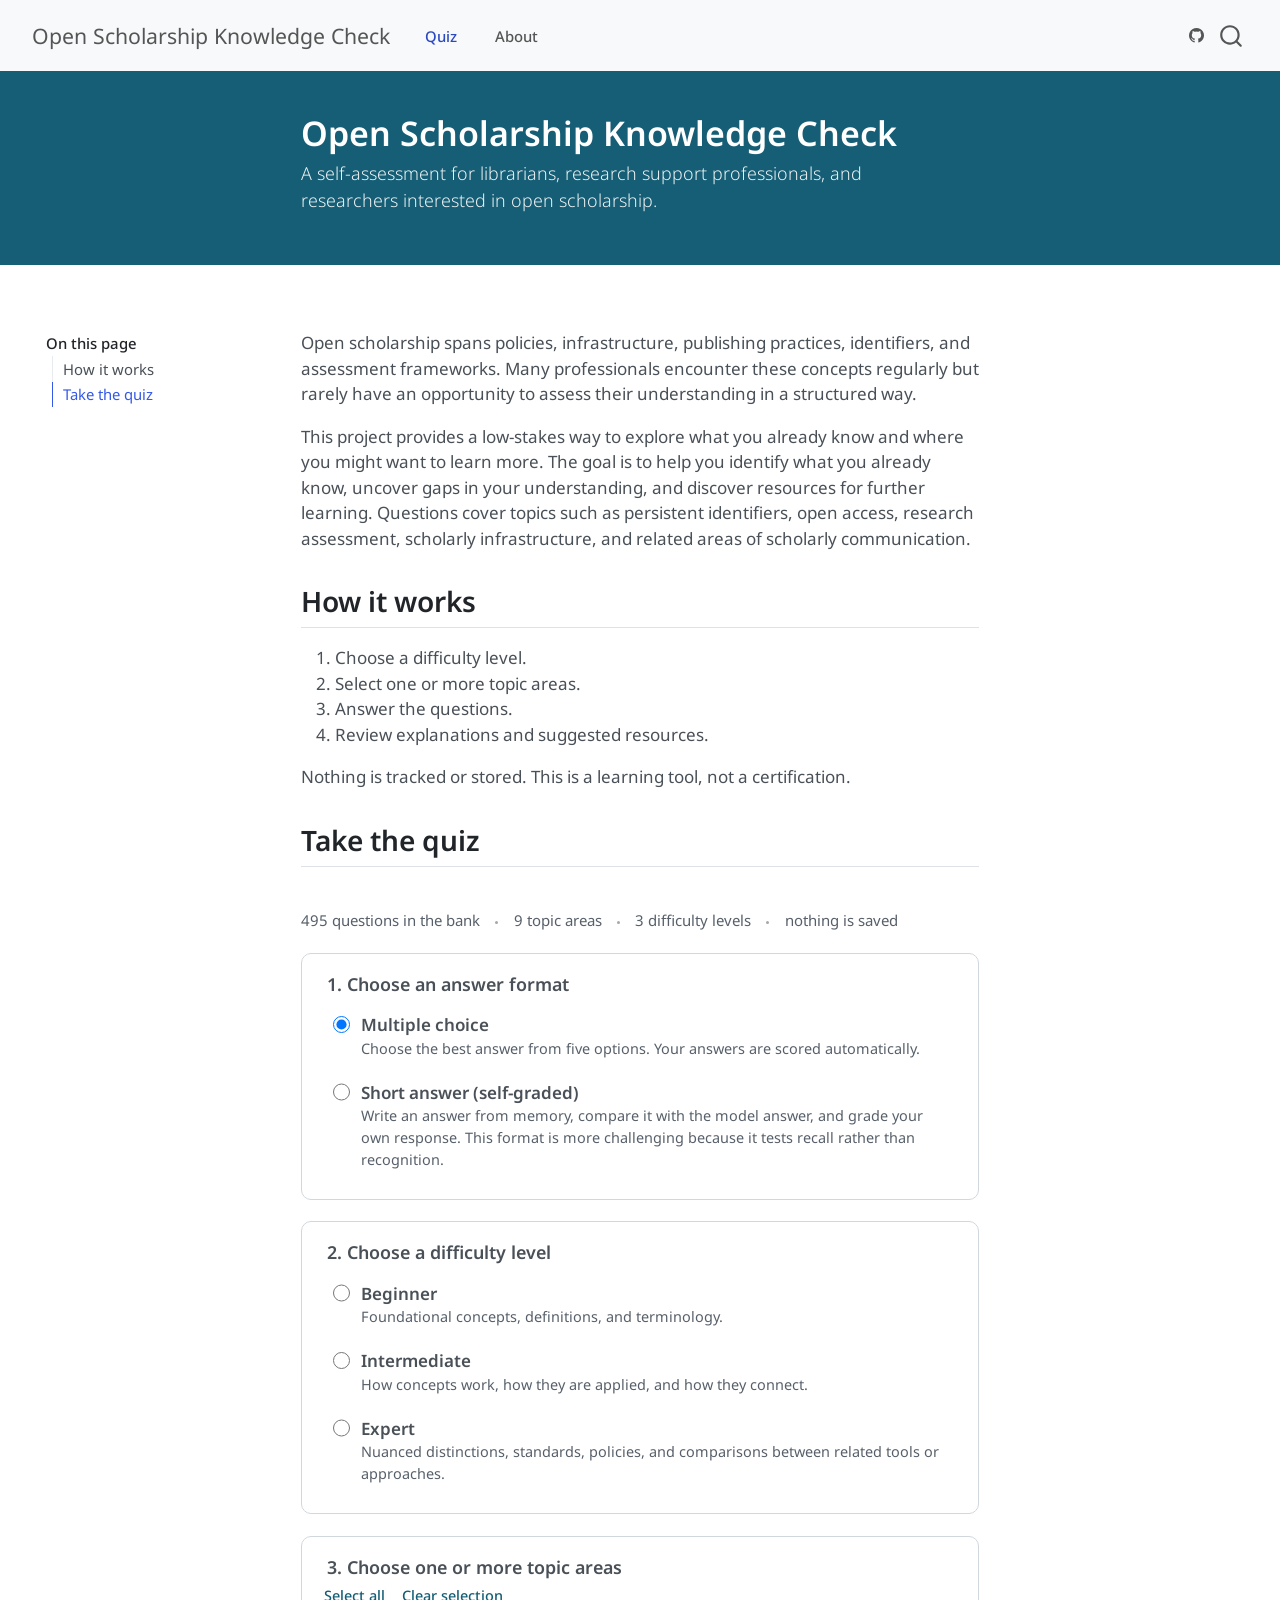
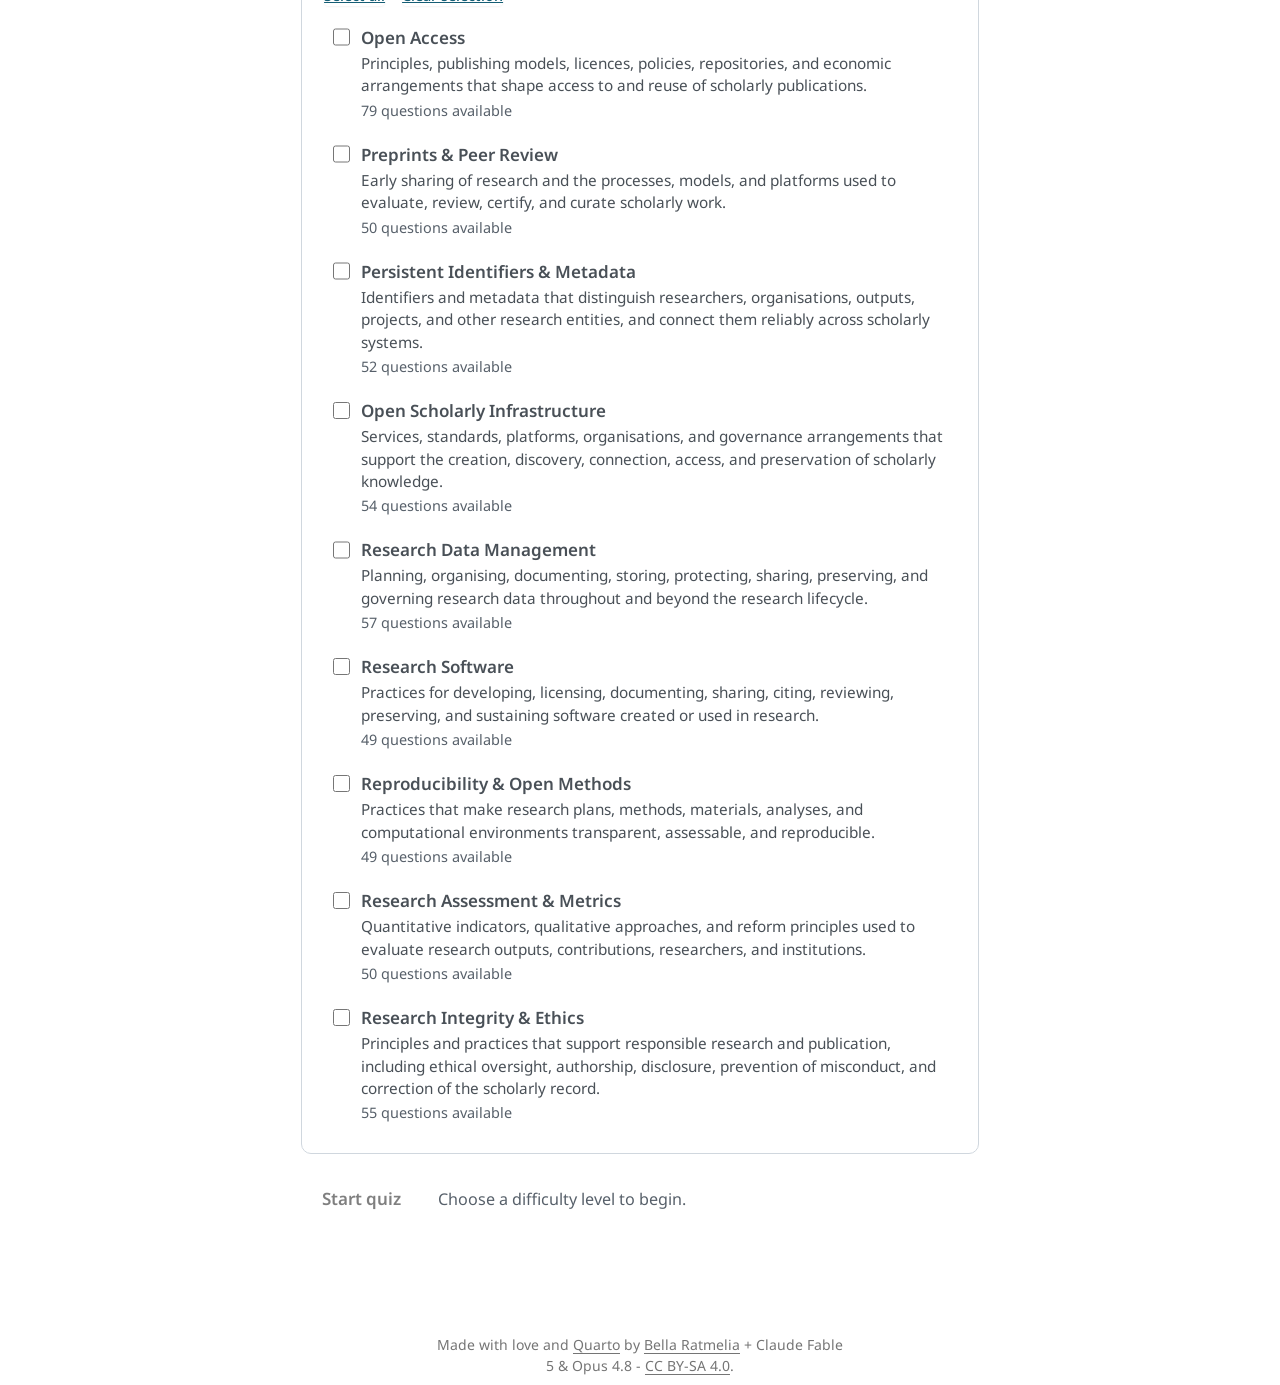
==== commit dfa01771: "Built site for gh-pages" ====
--- a/index.html
+++ b/index.html
@@ -2,16 +2,13 @@
 <html xmlns="http://www.w3.org/1999/xhtml" lang="en" xml:lang="en"><head>
 
 <meta charset="utf-8">
-<meta name="generator" content="quarto-1.9.38">
+<meta name="generator" content="quarto-1.8.25">
 
 <meta name="viewport" content="width=device-width, initial-scale=1.0, user-scalable=yes">
 
 
-<title>Home – Open Science Knowledge Checker</title>
+<title>Home – Open Scholarship Knowledge Check</title>
 <style>
-/* Default styles provided by pandoc.
-** See https://pandoc.org/MANUAL.html#variables-for-html for config info.
-*/
 code{white-space: pre-wrap;}
 span.smallcaps{font-variant: small-caps;}
 div.columns{display: flex; gap: min(4vw, 1.5em);}
@@ -69,14 +66,15 @@
 <meta name="quarto:offset" content="./">
 <script src="site_libs/quarto-html/quarto.js" type="module"></script>
 <script src="site_libs/quarto-html/tabsets/tabsets.js" type="module"></script>
+<script src="site_libs/quarto-html/axe/axe-check.js" type="module"></script>
 <script src="site_libs/quarto-html/popper.min.js"></script>
 <script src="site_libs/quarto-html/tippy.umd.min.js"></script>
 <script src="site_libs/quarto-html/anchor.min.js"></script>
 <link href="site_libs/quarto-html/tippy.css" rel="stylesheet">
-<link href="site_libs/quarto-html/quarto-syntax-highlighting-15634bcf2e68342d4ad2dfa704d543f6.css" rel="stylesheet" id="quarto-text-highlighting-styles">
+<link href="site_libs/quarto-html/quarto-syntax-highlighting-7b89279ff1a6dce999919e0e67d4d9ec.css" rel="stylesheet" id="quarto-text-highlighting-styles">
 <script src="site_libs/bootstrap/bootstrap.min.js"></script>
 <link href="site_libs/bootstrap/bootstrap-icons.css" rel="stylesheet">
-<link href="site_libs/bootstrap/bootstrap-ce8759bd3fb05abe819af1a73e919fae.min.css" rel="stylesheet" append-hash="true" id="quarto-bootstrap" data-mode="light">
+<link href="site_libs/bootstrap/bootstrap-72ff0fee6f5fc2dd7f02d290917c79b7.min.css" rel="stylesheet" append-hash="true" id="quarto-bootstrap" data-mode="light">
 <script id="quarto-search-options" type="application/json">{
   "location": "navbar",
   "copy-button": false,
@@ -138,8 +136,10 @@
     <nav class="navbar navbar-expand-lg " data-bs-theme="dark">
       <div class="navbar-container container-fluid">
       <div class="navbar-brand-container mx-auto">
+    <a href="./index.html" class="navbar-brand navbar-brand-logo">
+    </a>
     <a class="navbar-brand" href="./index.html">
-    <span class="navbar-title">Open Science Knowledge Checker</span>
+    <span class="navbar-title">Open Scholarship Knowledge Check</span>
     </a>
   </div>
             <div id="quarto-search" class="" title="Search"></div>
@@ -168,8 +168,8 @@
 <header id="title-block-header" class="quarto-title-block default toc-left page-columns page-full">
   <div class="quarto-title-banner page-columns page-full">
     <div class="quarto-title column-body">
-      <h1 class="title">Open Science Knowledge Checker</h1>
-            <p class="subtitle lead">Test your knowledge on persistent identifiers, open access, research assessment, scholarly infrastructure, and related topics.</p>
+      <h1 class="title">Open Scholarship Knowledge Check</h1>
+            <p class="subtitle lead">A self-assessment for librarians, research support professionals, and researchers interested in open scholarship.</p>
                       </div>
   </div>
     
@@ -189,7 +189,8 @@
     <h2 id="toc-title">On this page</h2>
    
   <ul>
-  <li><a href="#start-a-quiz" id="toc-start-a-quiz" class="nav-link active" data-scroll-target="#start-a-quiz">Start a Quiz!</a></li>
+  <li><a href="#how-it-works" id="toc-how-it-works" class="nav-link active" data-scroll-target="#how-it-works">How it works</a></li>
+  <li><a href="#take-the-quiz" id="toc-take-the-quiz" class="nav-link" data-scroll-target="#take-the-quiz">Take the quiz</a></li>
   </ul>
 </nav>
 </nav>
@@ -205,20 +206,30 @@
 
 
 
-<p>Pick how you want to answer, a difficulty level, and the topics you care about. You’ll get one question at a time, with an explanation and a link to further reading after each one. <strong>Nothing is recorded, and you can retake it as often as you like.</strong></p>
-<p>For where the questions come from, why this exists, and how it was built, see <a href="./about.html">About</a>.</p>
-<section id="start-a-quiz" class="level2">
-<h2 class="anchored" data-anchor-id="start-a-quiz">Start a Quiz!</h2>
+<p>Open scholarship spans policies, infrastructure, publishing practices, identifiers, and assessment frameworks. Many professionals encounter these concepts regularly but rarely have an opportunity to assess their understanding in a structured way.</p>
+<p>This project provides a low-stakes way to explore what you already know and where you might want to learn more. The goal is to help you identify what you already know, uncover gaps in your understanding, and discover resources for further learning. Questions cover topics such as persistent identifiers, open access, research assessment, scholarly infrastructure, and related areas of scholarly communication.</p>
+<section id="how-it-works" class="level2">
+<h2 class="anchored" data-anchor-id="how-it-works">How it works</h2>
+<ol type="1">
+<li>Choose a difficulty level.</li>
+<li>Select one or more topic areas.</li>
+<li>Answer the questions.</li>
+<li>Review explanations and suggested resources.</li>
+</ol>
+<p>Nothing is tracked or stored. This is a learning tool, not a certification.</p>
+</section>
+<section id="take-the-quiz" class="level2">
+<h2 class="anchored" data-anchor-id="take-the-quiz">Take the quiz</h2>
 <div class="cell hidden">
-<div class="code-copy-outer-scaffold"><div class="sourceCode cell-code hidden" id="cb1" data-startfrom="21" data-source-offset="0"><pre class="sourceCode js code-with-copy"><code class="sourceCode javascript" style="counter-reset: source-line 20;"><span id="cb1-21"><a href="#cb1-21" aria-hidden="true" tabindex="-1"></a><span class="co">// ---------------------------------------------------------------------------</span></span>
-<span id="cb1-22"><a href="#cb1-22" aria-hidden="true" tabindex="-1"></a><span class="co">// DATA LOADING</span></span>
-<span id="cb1-23"><a href="#cb1-23" aria-hidden="true" tabindex="-1"></a><span class="co">// ---------------------------------------------------------------------------</span></span>
-<span id="cb1-24"><a href="#cb1-24" aria-hidden="true" tabindex="-1"></a><span class="co">// Load the question bank from the CSV. FileAttachment makes Quarto aware of the</span></span>
-<span id="cb1-25"><a href="#cb1-25" aria-hidden="true" tabindex="-1"></a><span class="co">// file so it is copied into the published site, and .csv() parses it into an</span></span>
-<span id="cb1-26"><a href="#cb1-26" aria-hidden="true" tabindex="-1"></a><span class="co">// array of row objects keyed by the CSV header names. Every value is a string.</span></span>
-<span id="cb1-27"><a href="#cb1-27" aria-hidden="true" tabindex="-1"></a><span class="co">// This is the ONLY place the app reads the questions, so editing the CSV is all</span></span>
-<span id="cb1-28"><a href="#cb1-28" aria-hidden="true" tabindex="-1"></a><span class="co">// that is needed to change the quiz.</span></span>
-<span id="cb1-29"><a href="#cb1-29" aria-hidden="true" tabindex="-1"></a>questions <span class="op">=</span> <span class="fu">FileAttachment</span>(<span class="st">"data/questions.csv"</span>)<span class="op">.</span><span class="fu">csv</span>({ <span class="dt">typed</span><span class="op">:</span> <span class="kw">false</span> })</span></code></pre></div><button title="Copy to Clipboard" class="code-copy-button"><i class="bi"></i></button></div>
+<div class="code-copy-outer-scaffold"><div class="sourceCode cell-code hidden" id="cb1" data-startfrom="26" data-source-offset="0"><pre class="sourceCode js code-with-copy"><code class="sourceCode javascript" style="counter-reset: source-line 25;"><span id="cb1-26"><a href="#cb1-26" aria-hidden="true" tabindex="-1"></a><span class="co">// ---------------------------------------------------------------------------</span></span>
+<span id="cb1-27"><a href="#cb1-27" aria-hidden="true" tabindex="-1"></a><span class="co">// DATA LOADING</span></span>
+<span id="cb1-28"><a href="#cb1-28" aria-hidden="true" tabindex="-1"></a><span class="co">// ---------------------------------------------------------------------------</span></span>
+<span id="cb1-29"><a href="#cb1-29" aria-hidden="true" tabindex="-1"></a><span class="co">// Load the question bank from the CSV. FileAttachment makes Quarto aware of the</span></span>
+<span id="cb1-30"><a href="#cb1-30" aria-hidden="true" tabindex="-1"></a><span class="co">// file so it is copied into the published site, and .csv() parses it into an</span></span>
+<span id="cb1-31"><a href="#cb1-31" aria-hidden="true" tabindex="-1"></a><span class="co">// array of row objects keyed by the CSV header names. Every value is a string.</span></span>
+<span id="cb1-32"><a href="#cb1-32" aria-hidden="true" tabindex="-1"></a><span class="co">// This is the ONLY place the app reads the questions, so editing the CSV is all</span></span>
+<span id="cb1-33"><a href="#cb1-33" aria-hidden="true" tabindex="-1"></a><span class="co">// that is needed to change the quiz.</span></span>
+<span id="cb1-34"><a href="#cb1-34" aria-hidden="true" tabindex="-1"></a>questions <span class="op">=</span> <span class="fu">FileAttachment</span>(<span class="st">"data/questions.csv"</span>)<span class="op">.</span><span class="fu">csv</span>({ <span class="dt">typed</span><span class="op">:</span> <span class="kw">false</span> })</span></code></pre></div><button title="Copy to Clipboard" class="code-copy-button"><i class="bi"></i></button></div>
 <div class="cell-output cell-output-display hidden">
 <div id="ojs-cell-1" data-nodetype="declaration">
 
@@ -226,665 +237,734 @@
 </div>
 </div>
 <div class="cell">
-<div class="code-copy-outer-scaffold"><div class="sourceCode cell-code hidden" id="cb2" data-startfrom="35" data-source-offset="0"><pre class="sourceCode js code-with-copy"><code class="sourceCode javascript" style="counter-reset: source-line 34;"><span id="cb2-35"><a href="#cb2-35" aria-hidden="true" tabindex="-1"></a><span class="co">// ---------------------------------------------------------------------------</span></span>
-<span id="cb2-36"><a href="#cb2-36" aria-hidden="true" tabindex="-1"></a><span class="co">// THE QUIZ APPLICATION</span></span>
-<span id="cb2-37"><a href="#cb2-37" aria-hidden="true" tabindex="-1"></a><span class="co">// ---------------------------------------------------------------------------</span></span>
-<span id="cb2-38"><a href="#cb2-38" aria-hidden="true" tabindex="-1"></a><span class="co">// This single Observable JS cell builds the entire interactive quiz as one</span></span>
-<span id="cb2-39"><a href="#cb2-39" aria-hidden="true" tabindex="-1"></a><span class="co">// self-contained DOM component and returns it for Quarto to display.</span></span>
-<span id="cb2-40"><a href="#cb2-40" aria-hidden="true" tabindex="-1"></a><span class="co">//</span></span>
-<span id="cb2-41"><a href="#cb2-41" aria-hidden="true" tabindex="-1"></a><span class="co">// WHY ONE BIG CELL INSTEAD OF MANY REACTIVE OJS CELLS?</span></span>
-<span id="cb2-42"><a href="#cb2-42" aria-hidden="true" tabindex="-1"></a><span class="co">// A quiz is inherently *stateful* — it has a current question, a running score,</span></span>
-<span id="cb2-43"><a href="#cb2-43" aria-hidden="true" tabindex="-1"></a><span class="co">// and answers that lock once chosen. Observable's reactive model is designed for</span></span>
-<span id="cb2-44"><a href="#cb2-44" aria-hidden="true" tabindex="-1"></a><span class="co">// dataflow (recompute when inputs change), which is awkward for imperative,</span></span>
-<span id="cb2-45"><a href="#cb2-45" aria-hidden="true" tabindex="-1"></a><span class="co">// step-by-step state. So we let OJS do what it is good at (loading the CSV,</span></span>
-<span id="cb2-46"><a href="#cb2-46" aria-hidden="true" tabindex="-1"></a><span class="co">// theming, embedding) and manage the quiz state ourselves with a plain-JavaScript</span></span>
-<span id="cb2-47"><a href="#cb2-47" aria-hidden="true" tabindex="-1"></a><span class="co">// closure. The cell depends only on `questions`, so it runs exactly once.</span></span>
-<span id="cb2-48"><a href="#cb2-48" aria-hidden="true" tabindex="-1"></a></span>
-<span id="cb2-49"><a href="#cb2-49" aria-hidden="true" tabindex="-1"></a>quizApp <span class="op">=</span> {</span>
-<span id="cb2-50"><a href="#cb2-50" aria-hidden="true" tabindex="-1"></a>  <span class="co">// -- Fixed taxonomies -----------------------------------------------------</span></span>
-<span id="cb2-51"><a href="#cb2-51" aria-hidden="true" tabindex="-1"></a>  <span class="co">// The four difficulty levels, in the order they should appear.</span></span>
-<span id="cb2-52"><a href="#cb2-52" aria-hidden="true" tabindex="-1"></a>  <span class="kw">const</span> LEVELS <span class="op">=</span> [<span class="st">"Beginner"</span><span class="op">,</span> <span class="st">"Intermediate"</span><span class="op">,</span> <span class="st">"Expert"</span>]<span class="op">;</span></span>
+<div class="code-copy-outer-scaffold"><div class="sourceCode cell-code hidden" id="cb2" data-startfrom="40" data-source-offset="0"><pre class="sourceCode js code-with-copy"><code class="sourceCode javascript" style="counter-reset: source-line 39;"><span id="cb2-40"><a href="#cb2-40" aria-hidden="true" tabindex="-1"></a><span class="co">// ---------------------------------------------------------------------------</span></span>
+<span id="cb2-41"><a href="#cb2-41" aria-hidden="true" tabindex="-1"></a><span class="co">// THE QUIZ APPLICATION</span></span>
+<span id="cb2-42"><a href="#cb2-42" aria-hidden="true" tabindex="-1"></a><span class="co">// ---------------------------------------------------------------------------</span></span>
+<span id="cb2-43"><a href="#cb2-43" aria-hidden="true" tabindex="-1"></a><span class="co">// This single Observable JS cell builds the entire interactive quiz as one</span></span>
+<span id="cb2-44"><a href="#cb2-44" aria-hidden="true" tabindex="-1"></a><span class="co">// self-contained DOM component and returns it for Quarto to display.</span></span>
+<span id="cb2-45"><a href="#cb2-45" aria-hidden="true" tabindex="-1"></a><span class="co">//</span></span>
+<span id="cb2-46"><a href="#cb2-46" aria-hidden="true" tabindex="-1"></a><span class="co">// WHY ONE BIG CELL INSTEAD OF MANY REACTIVE OJS CELLS?</span></span>
+<span id="cb2-47"><a href="#cb2-47" aria-hidden="true" tabindex="-1"></a><span class="co">// A quiz is inherently *stateful* — it has a current question, a running score,</span></span>
+<span id="cb2-48"><a href="#cb2-48" aria-hidden="true" tabindex="-1"></a><span class="co">// and answers that lock once chosen. Observable's reactive model is designed for</span></span>
+<span id="cb2-49"><a href="#cb2-49" aria-hidden="true" tabindex="-1"></a><span class="co">// dataflow (recompute when inputs change), which is awkward for imperative,</span></span>
+<span id="cb2-50"><a href="#cb2-50" aria-hidden="true" tabindex="-1"></a><span class="co">// step-by-step state. So we let OJS do what it is good at (loading the CSV,</span></span>
+<span id="cb2-51"><a href="#cb2-51" aria-hidden="true" tabindex="-1"></a><span class="co">// theming, embedding) and manage the quiz state ourselves with a plain-JavaScript</span></span>
+<span id="cb2-52"><a href="#cb2-52" aria-hidden="true" tabindex="-1"></a><span class="co">// closure. The cell depends only on `questions`, so it runs exactly once.</span></span>
 <span id="cb2-53"><a href="#cb2-53" aria-hidden="true" tabindex="-1"></a></span>
-<span id="cb2-54"><a href="#cb2-54" aria-hidden="true" tabindex="-1"></a>  <span class="co">// A one-line description of each level, shown to help users choose.</span></span>
-<span id="cb2-55"><a href="#cb2-55" aria-hidden="true" tabindex="-1"></a>  <span class="kw">const</span> LEVEL_HINTS <span class="op">=</span> {</span>
-<span id="cb2-56"><a href="#cb2-56" aria-hidden="true" tabindex="-1"></a>    <span class="st">"Beginner"</span><span class="op">:</span> <span class="st">"Foundational definitions — “what is X”."</span><span class="op">,</span></span>
-<span id="cb2-57"><a href="#cb2-57" aria-hidden="true" tabindex="-1"></a>    <span class="st">"Intermediate"</span><span class="op">:</span> <span class="st">"How things work and how pieces connect."</span><span class="op">,</span></span>
-<span id="cb2-58"><a href="#cb2-58" aria-hidden="true" tabindex="-1"></a>    <span class="st">"Expert"</span><span class="op">:</span> <span class="st">"Nuanced distinctions, standards, comparing similar tools."</span></span>
-<span id="cb2-59"><a href="#cb2-59" aria-hidden="true" tabindex="-1"></a>  }<span class="op">;</span></span>
-<span id="cb2-60"><a href="#cb2-60" aria-hidden="true" tabindex="-1"></a></span>
-<span id="cb2-61"><a href="#cb2-61" aria-hidden="true" tabindex="-1"></a>  <span class="co">// The topic areas, in display order. These MUST match the `area` values in the</span></span>
-<span id="cb2-62"><a href="#cb2-62" aria-hidden="true" tabindex="-1"></a>  <span class="co">// CSV exactly. Any area found in the CSV but missing here would be dropped, so</span></span>
-<span id="cb2-63"><a href="#cb2-63" aria-hidden="true" tabindex="-1"></a>  <span class="co">// we also warn (in the console) if that happens, to catch typos when editing.</span></span>
-<span id="cb2-64"><a href="#cb2-64" aria-hidden="true" tabindex="-1"></a>  <span class="kw">const</span> AREA_ORDER <span class="op">=</span> [</span>
-<span id="cb2-65"><a href="#cb2-65" aria-hidden="true" tabindex="-1"></a>    <span class="st">"Persistent Identifiers"</span><span class="op">,</span></span>
-<span id="cb2-66"><a href="#cb2-66" aria-hidden="true" tabindex="-1"></a>    <span class="st">"Research Data Management"</span><span class="op">,</span></span>
-<span id="cb2-67"><a href="#cb2-67" aria-hidden="true" tabindex="-1"></a>    <span class="st">"Open Access"</span><span class="op">,</span></span>
-<span id="cb2-68"><a href="#cb2-68" aria-hidden="true" tabindex="-1"></a>    <span class="st">"Research Assessment &amp; Metrics"</span><span class="op">,</span></span>
-<span id="cb2-69"><a href="#cb2-69" aria-hidden="true" tabindex="-1"></a>    <span class="st">"Research Integrity"</span><span class="op">,</span></span>
-<span id="cb2-70"><a href="#cb2-70" aria-hidden="true" tabindex="-1"></a>    <span class="st">"Reproducibility &amp; Open Methods"</span><span class="op">,</span></span>
-<span id="cb2-71"><a href="#cb2-71" aria-hidden="true" tabindex="-1"></a>    <span class="st">"Scholarly Infrastructure &amp; Organizations"</span><span class="op">,</span></span>
-<span id="cb2-72"><a href="#cb2-72" aria-hidden="true" tabindex="-1"></a>    <span class="st">"Preprints &amp; Peer Review"</span><span class="op">,</span></span>
-<span id="cb2-73"><a href="#cb2-73" aria-hidden="true" tabindex="-1"></a>    <span class="st">"Open Source &amp; Software"</span><span class="op">,</span></span>
-<span id="cb2-74"><a href="#cb2-74" aria-hidden="true" tabindex="-1"></a>    <span class="st">"Policy &amp; Funder Mandates"</span></span>
-<span id="cb2-75"><a href="#cb2-75" aria-hidden="true" tabindex="-1"></a>  ]<span class="op">;</span></span>
-<span id="cb2-76"><a href="#cb2-76" aria-hidden="true" tabindex="-1"></a></span>
-<span id="cb2-77"><a href="#cb2-77" aria-hidden="true" tabindex="-1"></a>  <span class="co">// Maximum number of questions in a single session. If more questions match the</span></span>
-<span id="cb2-78"><a href="#cb2-78" aria-hidden="true" tabindex="-1"></a>  <span class="co">// chosen filters, we randomly sample this many so sessions stay a reasonable</span></span>
-<span id="cb2-79"><a href="#cb2-79" aria-hidden="true" tabindex="-1"></a>  <span class="co">// length. The user is told how many of the matching pool are being asked.</span></span>
-<span id="cb2-80"><a href="#cb2-80" aria-hidden="true" tabindex="-1"></a>  <span class="kw">const</span> MAX_QUESTIONS <span class="op">=</span> <span class="dv">15</span><span class="op">;</span></span>
-<span id="cb2-81"><a href="#cb2-81" aria-hidden="true" tabindex="-1"></a></span>
-<span id="cb2-82"><a href="#cb2-82" aria-hidden="true" tabindex="-1"></a>  <span class="co">// The five option columns, in order.</span></span>
-<span id="cb2-83"><a href="#cb2-83" aria-hidden="true" tabindex="-1"></a>  <span class="kw">const</span> OPTION_LETTERS <span class="op">=</span> [<span class="st">"a"</span><span class="op">,</span> <span class="st">"b"</span><span class="op">,</span> <span class="st">"c"</span><span class="op">,</span> <span class="st">"d"</span><span class="op">,</span> <span class="st">"e"</span>]<span class="op">;</span></span>
-<span id="cb2-84"><a href="#cb2-84" aria-hidden="true" tabindex="-1"></a></span>
-<span id="cb2-85"><a href="#cb2-85" aria-hidden="true" tabindex="-1"></a>  <span class="co">// The two answering modes, in display order.</span></span>
-<span id="cb2-86"><a href="#cb2-86" aria-hidden="true" tabindex="-1"></a>  <span class="kw">const</span> MODES <span class="op">=</span> [</span>
-<span id="cb2-87"><a href="#cb2-87" aria-hidden="true" tabindex="-1"></a>    {</span>
-<span id="cb2-88"><a href="#cb2-88" aria-hidden="true" tabindex="-1"></a>      <span class="dt">id</span><span class="op">:</span> <span class="st">"mcq"</span><span class="op">,</span></span>
-<span id="cb2-89"><a href="#cb2-89" aria-hidden="true" tabindex="-1"></a>      <span class="dt">title</span><span class="op">:</span> <span class="st">"Multiple choice"</span><span class="op">,</span></span>
-<span id="cb2-90"><a href="#cb2-90" aria-hidden="true" tabindex="-1"></a>      <span class="dt">hint</span><span class="op">:</span> <span class="st">"Pick the best answer from five options. Scored automatically."</span></span>
-<span id="cb2-91"><a href="#cb2-91" aria-hidden="true" tabindex="-1"></a>    }<span class="op">,</span></span>
-<span id="cb2-92"><a href="#cb2-92" aria-hidden="true" tabindex="-1"></a>    {</span>
-<span id="cb2-93"><a href="#cb2-93" aria-hidden="true" tabindex="-1"></a>      <span class="dt">id</span><span class="op">:</span> <span class="st">"short"</span><span class="op">,</span></span>
-<span id="cb2-94"><a href="#cb2-94" aria-hidden="true" tabindex="-1"></a>      <span class="dt">title</span><span class="op">:</span> <span class="st">"Short answer (self-graded)"</span><span class="op">,</span></span>
-<span id="cb2-95"><a href="#cb2-95" aria-hidden="true" tabindex="-1"></a>      <span class="dt">hint</span><span class="op">:</span> <span class="st">"Write your answer from memory, then compare it with the model answer and mark yourself. Harder — it tests recall, not recognition."</span></span>
-<span id="cb2-96"><a href="#cb2-96" aria-hidden="true" tabindex="-1"></a>    }</span>
-<span id="cb2-97"><a href="#cb2-97" aria-hidden="true" tabindex="-1"></a>  ]<span class="op">;</span></span>
-<span id="cb2-98"><a href="#cb2-98" aria-hidden="true" tabindex="-1"></a></span>
-<span id="cb2-99"><a href="#cb2-99" aria-hidden="true" tabindex="-1"></a>  <span class="co">// A few questions only make sense alongside their options (e.g. "which of</span></span>
-<span id="cb2-100"><a href="#cb2-100" aria-hidden="true" tabindex="-1"></a>  <span class="co">// these is a correctly formed DOI?"), so they are excluded from short-answer</span></span>
-<span id="cb2-101"><a href="#cb2-101" aria-hidden="true" tabindex="-1"></a>  <span class="co">// mode via the `mcq_only` column in the CSV. Mark a question by putting "yes"</span></span>
-<span id="cb2-102"><a href="#cb2-102" aria-hidden="true" tabindex="-1"></a>  <span class="co">// in that column — no code change needed.</span></span>
-<span id="cb2-103"><a href="#cb2-103" aria-hidden="true" tabindex="-1"></a>  <span class="kw">const</span> isMcqOnly <span class="op">=</span> q <span class="kw">=&gt;</span> <span class="bu">String</span>(q<span class="op">.</span><span class="at">mcq_only</span> <span class="op">||</span> <span class="st">""</span>)<span class="op">.</span><span class="fu">trim</span>()<span class="op">.</span><span class="fu">toLowerCase</span>() <span class="op">===</span> <span class="st">"yes"</span><span class="op">;</span></span>
+<span id="cb2-54"><a href="#cb2-54" aria-hidden="true" tabindex="-1"></a>quizApp <span class="op">=</span> {</span>
+<span id="cb2-55"><a href="#cb2-55" aria-hidden="true" tabindex="-1"></a>  <span class="co">// -- Fixed taxonomies -----------------------------------------------------</span></span>
+<span id="cb2-56"><a href="#cb2-56" aria-hidden="true" tabindex="-1"></a>  <span class="co">// The four difficulty levels, in the order they should appear.</span></span>
+<span id="cb2-57"><a href="#cb2-57" aria-hidden="true" tabindex="-1"></a>  <span class="kw">const</span> LEVELS <span class="op">=</span> [<span class="st">"Beginner"</span><span class="op">,</span> <span class="st">"Intermediate"</span><span class="op">,</span> <span class="st">"Expert"</span>]<span class="op">;</span></span>
+<span id="cb2-58"><a href="#cb2-58" aria-hidden="true" tabindex="-1"></a></span>
+<span id="cb2-59"><a href="#cb2-59" aria-hidden="true" tabindex="-1"></a>  <span class="co">// A one-line description of each level, shown to help users choose.</span></span>
+<span id="cb2-60"><a href="#cb2-60" aria-hidden="true" tabindex="-1"></a>  <span class="kw">const</span> LEVEL_HINTS <span class="op">=</span> {</span>
+<span id="cb2-61"><a href="#cb2-61" aria-hidden="true" tabindex="-1"></a>    <span class="st">"Beginner"</span><span class="op">:</span> <span class="st">"Foundational concepts, definitions, and terminology."</span><span class="op">,</span></span>
+<span id="cb2-62"><a href="#cb2-62" aria-hidden="true" tabindex="-1"></a>    <span class="st">"Intermediate"</span><span class="op">:</span> <span class="st">"How concepts work, how they are applied, and how they connect."</span><span class="op">,</span></span>
+<span id="cb2-63"><a href="#cb2-63" aria-hidden="true" tabindex="-1"></a>    <span class="st">"Expert"</span><span class="op">:</span> <span class="st">"Nuanced distinctions, standards, policies, and comparisons between related tools or approaches."</span></span>
+<span id="cb2-64"><a href="#cb2-64" aria-hidden="true" tabindex="-1"></a>  }<span class="op">;</span></span>
+<span id="cb2-65"><a href="#cb2-65" aria-hidden="true" tabindex="-1"></a></span>
+<span id="cb2-66"><a href="#cb2-66" aria-hidden="true" tabindex="-1"></a>  <span class="co">// The topic areas, in display order. These MUST match the `area` values in the</span></span>
+<span id="cb2-67"><a href="#cb2-67" aria-hidden="true" tabindex="-1"></a>  <span class="co">// CSV exactly. Any area found in the CSV but missing here would be dropped, so</span></span>
+<span id="cb2-68"><a href="#cb2-68" aria-hidden="true" tabindex="-1"></a>  <span class="co">// we also warn (in the console) if that happens, to catch typos when editing.</span></span>
+<span id="cb2-69"><a href="#cb2-69" aria-hidden="true" tabindex="-1"></a>  <span class="co">// The order is thematic — dissemination, then the identity/infrastructure</span></span>
+<span id="cb2-70"><a href="#cb2-70" aria-hidden="true" tabindex="-1"></a>  <span class="co">// layer, then research outputs and practice, then evaluation and conduct — and</span></span>
+<span id="cb2-71"><a href="#cb2-71" aria-hidden="true" tabindex="-1"></a>  <span class="co">// is kept in sync with the "Topic areas" list on the About page.</span></span>
+<span id="cb2-72"><a href="#cb2-72" aria-hidden="true" tabindex="-1"></a>  <span class="kw">const</span> AREA_ORDER <span class="op">=</span> [</span>
+<span id="cb2-73"><a href="#cb2-73" aria-hidden="true" tabindex="-1"></a>    <span class="st">"Open Access"</span><span class="op">,</span></span>
+<span id="cb2-74"><a href="#cb2-74" aria-hidden="true" tabindex="-1"></a>    <span class="st">"Preprints &amp; Peer Review"</span><span class="op">,</span></span>
+<span id="cb2-75"><a href="#cb2-75" aria-hidden="true" tabindex="-1"></a>    <span class="st">"Persistent Identifiers &amp; Metadata"</span><span class="op">,</span></span>
+<span id="cb2-76"><a href="#cb2-76" aria-hidden="true" tabindex="-1"></a>    <span class="st">"Open Scholarly Infrastructure"</span><span class="op">,</span></span>
+<span id="cb2-77"><a href="#cb2-77" aria-hidden="true" tabindex="-1"></a>    <span class="st">"Research Data Management"</span><span class="op">,</span></span>
+<span id="cb2-78"><a href="#cb2-78" aria-hidden="true" tabindex="-1"></a>    <span class="st">"Research Software"</span><span class="op">,</span></span>
+<span id="cb2-79"><a href="#cb2-79" aria-hidden="true" tabindex="-1"></a>    <span class="st">"Reproducibility &amp; Open Methods"</span><span class="op">,</span></span>
+<span id="cb2-80"><a href="#cb2-80" aria-hidden="true" tabindex="-1"></a>    <span class="st">"Research Assessment &amp; Metrics"</span><span class="op">,</span></span>
+<span id="cb2-81"><a href="#cb2-81" aria-hidden="true" tabindex="-1"></a>    <span class="st">"Research Integrity &amp; Ethics"</span></span>
+<span id="cb2-82"><a href="#cb2-82" aria-hidden="true" tabindex="-1"></a>  ]<span class="op">;</span></span>
+<span id="cb2-83"><a href="#cb2-83" aria-hidden="true" tabindex="-1"></a></span>
+<span id="cb2-84"><a href="#cb2-84" aria-hidden="true" tabindex="-1"></a>  <span class="co">// A one-line description of each area, shown under its name on the landing</span></span>
+<span id="cb2-85"><a href="#cb2-85" aria-hidden="true" tabindex="-1"></a>  <span class="co">// screen so users can tell the areas apart before choosing. Kept identical to</span></span>
+<span id="cb2-86"><a href="#cb2-86" aria-hidden="true" tabindex="-1"></a>  <span class="co">// the fuller "Topic areas" wording on the About page (which is the canonical</span></span>
+<span id="cb2-87"><a href="#cb2-87" aria-hidden="true" tabindex="-1"></a>  <span class="co">// home); if you edit one, edit the other.</span></span>
+<span id="cb2-88"><a href="#cb2-88" aria-hidden="true" tabindex="-1"></a>  <span class="kw">const</span> AREA_DESCRIPTIONS <span class="op">=</span> {</span>
+<span id="cb2-89"><a href="#cb2-89" aria-hidden="true" tabindex="-1"></a>    <span class="st">"Open Access"</span><span class="op">:</span> <span class="st">"Principles, publishing models, licences, policies, repositories, and economic arrangements that shape access to and reuse of scholarly publications."</span><span class="op">,</span></span>
+<span id="cb2-90"><a href="#cb2-90" aria-hidden="true" tabindex="-1"></a>    <span class="st">"Preprints &amp; Peer Review"</span><span class="op">:</span> <span class="st">"Early sharing of research and the processes, models, and platforms used to evaluate, review, certify, and curate scholarly work."</span><span class="op">,</span></span>
+<span id="cb2-91"><a href="#cb2-91" aria-hidden="true" tabindex="-1"></a>    <span class="st">"Persistent Identifiers &amp; Metadata"</span><span class="op">:</span> <span class="st">"Identifiers and metadata that distinguish researchers, organisations, outputs, projects, and other research entities, and connect them reliably across scholarly systems."</span><span class="op">,</span></span>
+<span id="cb2-92"><a href="#cb2-92" aria-hidden="true" tabindex="-1"></a>    <span class="st">"Open Scholarly Infrastructure"</span><span class="op">:</span> <span class="st">"Services, standards, platforms, organisations, and governance arrangements that support the creation, discovery, connection, access, and preservation of scholarly knowledge."</span><span class="op">,</span></span>
+<span id="cb2-93"><a href="#cb2-93" aria-hidden="true" tabindex="-1"></a>    <span class="st">"Research Data Management"</span><span class="op">:</span> <span class="st">"Planning, organising, documenting, storing, protecting, sharing, preserving, and governing research data throughout and beyond the research lifecycle."</span><span class="op">,</span></span>
+<span id="cb2-94"><a href="#cb2-94" aria-hidden="true" tabindex="-1"></a>    <span class="st">"Research Software"</span><span class="op">:</span> <span class="st">"Practices for developing, licensing, documenting, sharing, citing, reviewing, preserving, and sustaining software created or used in research."</span><span class="op">,</span></span>
+<span id="cb2-95"><a href="#cb2-95" aria-hidden="true" tabindex="-1"></a>    <span class="st">"Reproducibility &amp; Open Methods"</span><span class="op">:</span> <span class="st">"Practices that make research plans, methods, materials, analyses, and computational environments transparent, assessable, and reproducible."</span><span class="op">,</span></span>
+<span id="cb2-96"><a href="#cb2-96" aria-hidden="true" tabindex="-1"></a>    <span class="st">"Research Assessment &amp; Metrics"</span><span class="op">:</span> <span class="st">"Quantitative indicators, qualitative approaches, and reform principles used to evaluate research outputs, contributions, researchers, and institutions."</span><span class="op">,</span></span>
+<span id="cb2-97"><a href="#cb2-97" aria-hidden="true" tabindex="-1"></a>    <span class="st">"Research Integrity &amp; Ethics"</span><span class="op">:</span> <span class="st">"Principles and practices that support responsible research and publication, including ethical oversight, authorship, disclosure, prevention of misconduct, and correction of the scholarly record."</span></span>
+<span id="cb2-98"><a href="#cb2-98" aria-hidden="true" tabindex="-1"></a>  }<span class="op">;</span></span>
+<span id="cb2-99"><a href="#cb2-99" aria-hidden="true" tabindex="-1"></a></span>
+<span id="cb2-100"><a href="#cb2-100" aria-hidden="true" tabindex="-1"></a>  <span class="co">// Maximum number of questions in a single session. If more questions match the</span></span>
+<span id="cb2-101"><a href="#cb2-101" aria-hidden="true" tabindex="-1"></a>  <span class="co">// chosen filters, we randomly sample this many so sessions stay a reasonable</span></span>
+<span id="cb2-102"><a href="#cb2-102" aria-hidden="true" tabindex="-1"></a>  <span class="co">// length. The user is told how many of the matching pool are being asked.</span></span>
+<span id="cb2-103"><a href="#cb2-103" aria-hidden="true" tabindex="-1"></a>  <span class="kw">const</span> MAX_QUESTIONS <span class="op">=</span> <span class="dv">15</span><span class="op">;</span></span>
 <span id="cb2-104"><a href="#cb2-104" aria-hidden="true" tabindex="-1"></a></span>
-<span id="cb2-105"><a href="#cb2-105" aria-hidden="true" tabindex="-1"></a>  <span class="co">// -- Sanity check: warn if the CSV contains an area we don't know about -----</span></span>
-<span id="cb2-106"><a href="#cb2-106" aria-hidden="true" tabindex="-1"></a>  <span class="kw">const</span> knownAreas <span class="op">=</span> <span class="kw">new</span> <span class="bu">Set</span>(AREA_ORDER)<span class="op">;</span></span>
-<span id="cb2-107"><a href="#cb2-107" aria-hidden="true" tabindex="-1"></a>  <span class="kw">const</span> unknownAreas <span class="op">=</span> [<span class="op">...</span><span class="kw">new</span> <span class="bu">Set</span>(questions<span class="op">.</span><span class="fu">map</span>(q <span class="kw">=&gt;</span> q<span class="op">.</span><span class="at">area</span>))]<span class="op">.</span><span class="fu">filter</span>(a <span class="kw">=&gt;</span> <span class="op">!</span>knownAreas<span class="op">.</span><span class="fu">has</span>(a))<span class="op">;</span></span>
-<span id="cb2-108"><a href="#cb2-108" aria-hidden="true" tabindex="-1"></a>  <span class="cf">if</span> (unknownAreas<span class="op">.</span><span class="at">length</span>) {</span>
-<span id="cb2-109"><a href="#cb2-109" aria-hidden="true" tabindex="-1"></a>    <span class="bu">console</span><span class="op">.</span><span class="fu">warn</span>(<span class="st">"Questions.csv contains area(s) not in AREA_ORDER (they will be hidden):"</span><span class="op">,</span> unknownAreas)<span class="op">;</span></span>
-<span id="cb2-110"><a href="#cb2-110" aria-hidden="true" tabindex="-1"></a>  }</span>
-<span id="cb2-111"><a href="#cb2-111" aria-hidden="true" tabindex="-1"></a>  <span class="co">// Only offer areas that actually have at least one question.</span></span>
-<span id="cb2-112"><a href="#cb2-112" aria-hidden="true" tabindex="-1"></a>  <span class="kw">const</span> areasPresent <span class="op">=</span> AREA_ORDER<span class="op">.</span><span class="fu">filter</span>(a <span class="kw">=&gt;</span> questions<span class="op">.</span><span class="fu">some</span>(q <span class="kw">=&gt;</span> q<span class="op">.</span><span class="at">area</span> <span class="op">===</span> a))<span class="op">;</span></span>
-<span id="cb2-113"><a href="#cb2-113" aria-hidden="true" tabindex="-1"></a></span>
-<span id="cb2-114"><a href="#cb2-114" aria-hidden="true" tabindex="-1"></a>  <span class="co">// -- Application state ------------------------------------------------------</span></span>
-<span id="cb2-115"><a href="#cb2-115" aria-hidden="true" tabindex="-1"></a>  <span class="kw">const</span> state <span class="op">=</span> {</span>
-<span id="cb2-116"><a href="#cb2-116" aria-hidden="true" tabindex="-1"></a>    <span class="dt">screen</span><span class="op">:</span> <span class="st">"landing"</span><span class="op">,</span>   <span class="co">// "landing" | "quiz" | "summary"</span></span>
-<span id="cb2-117"><a href="#cb2-117" aria-hidden="true" tabindex="-1"></a>    <span class="dt">mode</span><span class="op">:</span> <span class="st">"mcq"</span><span class="op">,</span>         <span class="co">// "mcq" (pick an option) | "short" (write, then self-grade)</span></span>
-<span id="cb2-118"><a href="#cb2-118" aria-hidden="true" tabindex="-1"></a>    <span class="dt">level</span><span class="op">:</span> <span class="kw">null</span><span class="op">,</span>         <span class="co">// chosen difficulty (string)</span></span>
-<span id="cb2-119"><a href="#cb2-119" aria-hidden="true" tabindex="-1"></a>    <span class="dt">areas</span><span class="op">:</span> <span class="kw">new</span> <span class="bu">Set</span>()<span class="op">,</span>    <span class="co">// chosen topic areas</span></span>
-<span id="cb2-120"><a href="#cb2-120" aria-hidden="true" tabindex="-1"></a>    <span class="dt">deck</span><span class="op">:</span> []<span class="op">,</span>            <span class="co">// the questions for this session, in order</span></span>
-<span id="cb2-121"><a href="#cb2-121" aria-hidden="true" tabindex="-1"></a>    <span class="dt">idx</span><span class="op">:</span> <span class="dv">0</span><span class="op">,</span>              <span class="co">// index of the current question in the deck</span></span>
-<span id="cb2-122"><a href="#cb2-122" aria-hidden="true" tabindex="-1"></a>    <span class="co">// One entry per answered question. MCQ entries carry {chosen}; short-answer</span></span>
-<span id="cb2-123"><a href="#cb2-123" aria-hidden="true" tabindex="-1"></a>    <span class="co">// entries carry {typed} instead, and their isCorrect is self-reported.</span></span>
-<span id="cb2-124"><a href="#cb2-124" aria-hidden="true" tabindex="-1"></a>    <span class="dt">responses</span><span class="op">:</span> []</span>
-<span id="cb2-125"><a href="#cb2-125" aria-hidden="true" tabindex="-1"></a>  }<span class="op">;</span></span>
-<span id="cb2-126"><a href="#cb2-126" aria-hidden="true" tabindex="-1"></a></span>
-<span id="cb2-127"><a href="#cb2-127" aria-hidden="true" tabindex="-1"></a>  <span class="co">// The root element we return to OJS. Everything is re-rendered inside it.</span></span>
-<span id="cb2-128"><a href="#cb2-128" aria-hidden="true" tabindex="-1"></a>  <span class="kw">const</span> <span class="bu">root</span> <span class="op">=</span> <span class="bu">document</span><span class="op">.</span><span class="fu">createElement</span>(<span class="st">"div"</span>)<span class="op">;</span></span>
-<span id="cb2-129"><a href="#cb2-129" aria-hidden="true" tabindex="-1"></a>  <span class="bu">root</span><span class="op">.</span><span class="at">className</span> <span class="op">=</span> <span class="st">"quiz-app"</span><span class="op">;</span></span>
-<span id="cb2-130"><a href="#cb2-130" aria-hidden="true" tabindex="-1"></a></span>
-<span id="cb2-131"><a href="#cb2-131" aria-hidden="true" tabindex="-1"></a>  <span class="co">// -- Small helpers ----------------------------------------------------------</span></span>
-<span id="cb2-132"><a href="#cb2-132" aria-hidden="true" tabindex="-1"></a></span>
-<span id="cb2-133"><a href="#cb2-133" aria-hidden="true" tabindex="-1"></a>  <span class="co">// Fisher–Yates shuffle, returns a new array (does not mutate the input).</span></span>
-<span id="cb2-134"><a href="#cb2-134" aria-hidden="true" tabindex="-1"></a>  <span class="kw">function</span> <span class="fu">shuffle</span>(array) {</span>
-<span id="cb2-135"><a href="#cb2-135" aria-hidden="true" tabindex="-1"></a>    <span class="kw">const</span> a <span class="op">=</span> array<span class="op">.</span><span class="fu">slice</span>()<span class="op">;</span></span>
-<span id="cb2-136"><a href="#cb2-136" aria-hidden="true" tabindex="-1"></a>    <span class="cf">for</span> (<span class="kw">let</span> i <span class="op">=</span> a<span class="op">.</span><span class="at">length</span> <span class="op">-</span> <span class="dv">1</span><span class="op">;</span> i <span class="op">&gt;</span> <span class="dv">0</span><span class="op">;</span> i<span class="op">--</span>) {</span>
-<span id="cb2-137"><a href="#cb2-137" aria-hidden="true" tabindex="-1"></a>      <span class="kw">const</span> j <span class="op">=</span> <span class="bu">Math</span><span class="op">.</span><span class="fu">floor</span>(<span class="bu">Math</span><span class="op">.</span><span class="fu">random</span>() <span class="op">*</span> (i <span class="op">+</span> <span class="dv">1</span>))<span class="op">;</span></span>
-<span id="cb2-138"><a href="#cb2-138" aria-hidden="true" tabindex="-1"></a>      [a[i]<span class="op">,</span> a[j]] <span class="op">=</span> [a[j]<span class="op">,</span> a[i]]<span class="op">;</span></span>
-<span id="cb2-139"><a href="#cb2-139" aria-hidden="true" tabindex="-1"></a>    }</span>
-<span id="cb2-140"><a href="#cb2-140" aria-hidden="true" tabindex="-1"></a>    <span class="cf">return</span> a<span class="op">;</span></span>
-<span id="cb2-141"><a href="#cb2-141" aria-hidden="true" tabindex="-1"></a>  }</span>
-<span id="cb2-142"><a href="#cb2-142" aria-hidden="true" tabindex="-1"></a></span>
-<span id="cb2-143"><a href="#cb2-143" aria-hidden="true" tabindex="-1"></a>  <span class="co">// Is this question usable in the currently selected mode? Every question works</span></span>
-<span id="cb2-144"><a href="#cb2-144" aria-hidden="true" tabindex="-1"></a>  <span class="co">// as multiple choice; short-answer mode drops the option-dependent ones.</span></span>
-<span id="cb2-145"><a href="#cb2-145" aria-hidden="true" tabindex="-1"></a>  <span class="kw">function</span> <span class="fu">usableInMode</span>(q) {</span>
-<span id="cb2-146"><a href="#cb2-146" aria-hidden="true" tabindex="-1"></a>    <span class="cf">return</span> state<span class="op">.</span><span class="at">mode</span> <span class="op">===</span> <span class="st">"short"</span> <span class="op">?</span> <span class="op">!</span><span class="fu">isMcqOnly</span>(q) <span class="op">:</span> <span class="kw">true</span><span class="op">;</span></span>
-<span id="cb2-147"><a href="#cb2-147" aria-hidden="true" tabindex="-1"></a>  }</span>
-<span id="cb2-148"><a href="#cb2-148" aria-hidden="true" tabindex="-1"></a></span>
-<span id="cb2-149"><a href="#cb2-149" aria-hidden="true" tabindex="-1"></a>  <span class="co">// How many questions match the current mode + level + area selection?</span></span>
-<span id="cb2-150"><a href="#cb2-150" aria-hidden="true" tabindex="-1"></a>  <span class="kw">function</span> <span class="fu">matchingQuestions</span>() {</span>
-<span id="cb2-151"><a href="#cb2-151" aria-hidden="true" tabindex="-1"></a>    <span class="cf">if</span> (<span class="op">!</span>state<span class="op">.</span><span class="at">level</span> <span class="op">||</span> state<span class="op">.</span><span class="at">areas</span><span class="op">.</span><span class="at">size</span> <span class="op">===</span> <span class="dv">0</span>) <span class="cf">return</span> []<span class="op">;</span></span>
-<span id="cb2-152"><a href="#cb2-152" aria-hidden="true" tabindex="-1"></a>    <span class="cf">return</span> questions<span class="op">.</span><span class="fu">filter</span>(q <span class="kw">=&gt;</span></span>
-<span id="cb2-153"><a href="#cb2-153" aria-hidden="true" tabindex="-1"></a>      q<span class="op">.</span><span class="at">level</span> <span class="op">===</span> state<span class="op">.</span><span class="at">level</span> <span class="op">&amp;&amp;</span> state<span class="op">.</span><span class="at">areas</span><span class="op">.</span><span class="fu">has</span>(q<span class="op">.</span><span class="at">area</span>) <span class="op">&amp;&amp;</span> <span class="fu">usableInMode</span>(q)</span>
-<span id="cb2-154"><a href="#cb2-154" aria-hidden="true" tabindex="-1"></a>    )<span class="op">;</span></span>
-<span id="cb2-155"><a href="#cb2-155" aria-hidden="true" tabindex="-1"></a>  }</span>
-<span id="cb2-156"><a href="#cb2-156" aria-hidden="true" tabindex="-1"></a></span>
-<span id="cb2-157"><a href="#cb2-157" aria-hidden="true" tabindex="-1"></a>  <span class="co">// Create an element with optional class, text, and attributes. Keeps the</span></span>
-<span id="cb2-158"><a href="#cb2-158" aria-hidden="true" tabindex="-1"></a>  <span class="co">// render functions below concise and readable.</span></span>
-<span id="cb2-159"><a href="#cb2-159" aria-hidden="true" tabindex="-1"></a>  <span class="kw">function</span> <span class="fu">el</span>(tag<span class="op">,</span> { className<span class="op">,</span> text<span class="op">,</span> html<span class="op">,</span> attrs } <span class="op">=</span> {}) {</span>
-<span id="cb2-160"><a href="#cb2-160" aria-hidden="true" tabindex="-1"></a>    <span class="kw">const</span> node <span class="op">=</span> <span class="bu">document</span><span class="op">.</span><span class="fu">createElement</span>(tag)<span class="op">;</span></span>
-<span id="cb2-161"><a href="#cb2-161" aria-hidden="true" tabindex="-1"></a>    <span class="cf">if</span> (className) node<span class="op">.</span><span class="at">className</span> <span class="op">=</span> className<span class="op">;</span></span>
-<span id="cb2-162"><a href="#cb2-162" aria-hidden="true" tabindex="-1"></a>    <span class="cf">if</span> (text <span class="op">!=</span> <span class="kw">null</span>) node<span class="op">.</span><span class="at">textContent</span> <span class="op">=</span> text<span class="op">;</span></span>
-<span id="cb2-163"><a href="#cb2-163" aria-hidden="true" tabindex="-1"></a>    <span class="cf">if</span> (html <span class="op">!=</span> <span class="kw">null</span>) node<span class="op">.</span><span class="at">innerHTML</span> <span class="op">=</span> html<span class="op">;</span></span>
-<span id="cb2-164"><a href="#cb2-164" aria-hidden="true" tabindex="-1"></a>    <span class="cf">if</span> (attrs) <span class="cf">for</span> (<span class="kw">const</span> [k<span class="op">,</span> v] <span class="kw">of</span> <span class="bu">Object</span><span class="op">.</span><span class="fu">entries</span>(attrs)) node<span class="op">.</span><span class="fu">setAttribute</span>(k<span class="op">,</span> v)<span class="op">;</span></span>
-<span id="cb2-165"><a href="#cb2-165" aria-hidden="true" tabindex="-1"></a>    <span class="cf">return</span> node<span class="op">;</span></span>
-<span id="cb2-166"><a href="#cb2-166" aria-hidden="true" tabindex="-1"></a>  }</span>
-<span id="cb2-167"><a href="#cb2-167" aria-hidden="true" tabindex="-1"></a></span>
-<span id="cb2-168"><a href="#cb2-168" aria-hidden="true" tabindex="-1"></a>  <span class="co">// -- Screen 1: Landing / filter selection -----------------------------------</span></span>
-<span id="cb2-169"><a href="#cb2-169" aria-hidden="true" tabindex="-1"></a>  <span class="kw">function</span> <span class="fu">renderLanding</span>() {</span>
-<span id="cb2-170"><a href="#cb2-170" aria-hidden="true" tabindex="-1"></a>    <span class="bu">root</span><span class="op">.</span><span class="at">innerHTML</span> <span class="op">=</span> <span class="st">""</span><span class="op">;</span></span>
+<span id="cb2-105"><a href="#cb2-105" aria-hidden="true" tabindex="-1"></a>  <span class="co">// The five option columns, in order.</span></span>
+<span id="cb2-106"><a href="#cb2-106" aria-hidden="true" tabindex="-1"></a>  <span class="kw">const</span> OPTION_LETTERS <span class="op">=</span> [<span class="st">"a"</span><span class="op">,</span> <span class="st">"b"</span><span class="op">,</span> <span class="st">"c"</span><span class="op">,</span> <span class="st">"d"</span><span class="op">,</span> <span class="st">"e"</span>]<span class="op">;</span></span>
+<span id="cb2-107"><a href="#cb2-107" aria-hidden="true" tabindex="-1"></a></span>
+<span id="cb2-108"><a href="#cb2-108" aria-hidden="true" tabindex="-1"></a>  <span class="co">// The two answering modes, in display order.</span></span>
+<span id="cb2-109"><a href="#cb2-109" aria-hidden="true" tabindex="-1"></a>  <span class="kw">const</span> MODES <span class="op">=</span> [</span>
+<span id="cb2-110"><a href="#cb2-110" aria-hidden="true" tabindex="-1"></a>    {</span>
+<span id="cb2-111"><a href="#cb2-111" aria-hidden="true" tabindex="-1"></a>      <span class="dt">id</span><span class="op">:</span> <span class="st">"mcq"</span><span class="op">,</span></span>
+<span id="cb2-112"><a href="#cb2-112" aria-hidden="true" tabindex="-1"></a>      <span class="dt">title</span><span class="op">:</span> <span class="st">"Multiple choice"</span><span class="op">,</span></span>
+<span id="cb2-113"><a href="#cb2-113" aria-hidden="true" tabindex="-1"></a>      <span class="dt">hint</span><span class="op">:</span> <span class="st">"Choose the best answer from five options. Your answers are scored automatically."</span></span>
+<span id="cb2-114"><a href="#cb2-114" aria-hidden="true" tabindex="-1"></a>    }<span class="op">,</span></span>
+<span id="cb2-115"><a href="#cb2-115" aria-hidden="true" tabindex="-1"></a>    {</span>
+<span id="cb2-116"><a href="#cb2-116" aria-hidden="true" tabindex="-1"></a>      <span class="dt">id</span><span class="op">:</span> <span class="st">"short"</span><span class="op">,</span></span>
+<span id="cb2-117"><a href="#cb2-117" aria-hidden="true" tabindex="-1"></a>      <span class="dt">title</span><span class="op">:</span> <span class="st">"Short answer (self-graded)"</span><span class="op">,</span></span>
+<span id="cb2-118"><a href="#cb2-118" aria-hidden="true" tabindex="-1"></a>      <span class="dt">hint</span><span class="op">:</span> <span class="st">"Write an answer from memory, compare it with the model answer, and grade your own response. This format is more challenging because it tests recall rather than recognition."</span></span>
+<span id="cb2-119"><a href="#cb2-119" aria-hidden="true" tabindex="-1"></a>    }</span>
+<span id="cb2-120"><a href="#cb2-120" aria-hidden="true" tabindex="-1"></a>  ]<span class="op">;</span></span>
+<span id="cb2-121"><a href="#cb2-121" aria-hidden="true" tabindex="-1"></a></span>
+<span id="cb2-122"><a href="#cb2-122" aria-hidden="true" tabindex="-1"></a>  <span class="co">// A few questions only make sense alongside their options (e.g. "which of</span></span>
+<span id="cb2-123"><a href="#cb2-123" aria-hidden="true" tabindex="-1"></a>  <span class="co">// these is a correctly formed DOI?"), so they are excluded from short-answer</span></span>
+<span id="cb2-124"><a href="#cb2-124" aria-hidden="true" tabindex="-1"></a>  <span class="co">// mode via the `mcq_only` column in the CSV. Mark a question by putting "yes"</span></span>
+<span id="cb2-125"><a href="#cb2-125" aria-hidden="true" tabindex="-1"></a>  <span class="co">// in that column — no code change needed.</span></span>
+<span id="cb2-126"><a href="#cb2-126" aria-hidden="true" tabindex="-1"></a>  <span class="kw">const</span> isMcqOnly <span class="op">=</span> q <span class="kw">=&gt;</span> <span class="bu">String</span>(q<span class="op">.</span><span class="at">mcq_only</span> <span class="op">||</span> <span class="st">""</span>)<span class="op">.</span><span class="fu">trim</span>()<span class="op">.</span><span class="fu">toLowerCase</span>() <span class="op">===</span> <span class="st">"yes"</span><span class="op">;</span></span>
+<span id="cb2-127"><a href="#cb2-127" aria-hidden="true" tabindex="-1"></a></span>
+<span id="cb2-128"><a href="#cb2-128" aria-hidden="true" tabindex="-1"></a>  <span class="co">// -- Sanity check: warn if the CSV contains an area we don't know about -----</span></span>
+<span id="cb2-129"><a href="#cb2-129" aria-hidden="true" tabindex="-1"></a>  <span class="kw">const</span> knownAreas <span class="op">=</span> <span class="kw">new</span> <span class="bu">Set</span>(AREA_ORDER)<span class="op">;</span></span>
+<span id="cb2-130"><a href="#cb2-130" aria-hidden="true" tabindex="-1"></a>  <span class="kw">const</span> unknownAreas <span class="op">=</span> [<span class="op">...</span><span class="kw">new</span> <span class="bu">Set</span>(questions<span class="op">.</span><span class="fu">map</span>(q <span class="kw">=&gt;</span> q<span class="op">.</span><span class="at">area</span>))]<span class="op">.</span><span class="fu">filter</span>(a <span class="kw">=&gt;</span> <span class="op">!</span>knownAreas<span class="op">.</span><span class="fu">has</span>(a))<span class="op">;</span></span>
+<span id="cb2-131"><a href="#cb2-131" aria-hidden="true" tabindex="-1"></a>  <span class="cf">if</span> (unknownAreas<span class="op">.</span><span class="at">length</span>) {</span>
+<span id="cb2-132"><a href="#cb2-132" aria-hidden="true" tabindex="-1"></a>    <span class="bu">console</span><span class="op">.</span><span class="fu">warn</span>(<span class="st">"Questions.csv contains area(s) not in AREA_ORDER (they will be hidden):"</span><span class="op">,</span> unknownAreas)<span class="op">;</span></span>
+<span id="cb2-133"><a href="#cb2-133" aria-hidden="true" tabindex="-1"></a>  }</span>
+<span id="cb2-134"><a href="#cb2-134" aria-hidden="true" tabindex="-1"></a>  <span class="co">// Only offer areas that actually have at least one question.</span></span>
+<span id="cb2-135"><a href="#cb2-135" aria-hidden="true" tabindex="-1"></a>  <span class="kw">const</span> areasPresent <span class="op">=</span> AREA_ORDER<span class="op">.</span><span class="fu">filter</span>(a <span class="kw">=&gt;</span> questions<span class="op">.</span><span class="fu">some</span>(q <span class="kw">=&gt;</span> q<span class="op">.</span><span class="at">area</span> <span class="op">===</span> a))<span class="op">;</span></span>
+<span id="cb2-136"><a href="#cb2-136" aria-hidden="true" tabindex="-1"></a></span>
+<span id="cb2-137"><a href="#cb2-137" aria-hidden="true" tabindex="-1"></a>  <span class="co">// -- Application state ------------------------------------------------------</span></span>
+<span id="cb2-138"><a href="#cb2-138" aria-hidden="true" tabindex="-1"></a>  <span class="kw">const</span> state <span class="op">=</span> {</span>
+<span id="cb2-139"><a href="#cb2-139" aria-hidden="true" tabindex="-1"></a>    <span class="dt">screen</span><span class="op">:</span> <span class="st">"landing"</span><span class="op">,</span>   <span class="co">// "landing" | "quiz" | "summary"</span></span>
+<span id="cb2-140"><a href="#cb2-140" aria-hidden="true" tabindex="-1"></a>    <span class="dt">mode</span><span class="op">:</span> <span class="st">"mcq"</span><span class="op">,</span>         <span class="co">// "mcq" (pick an option) | "short" (write, then self-grade)</span></span>
+<span id="cb2-141"><a href="#cb2-141" aria-hidden="true" tabindex="-1"></a>    <span class="dt">level</span><span class="op">:</span> <span class="kw">null</span><span class="op">,</span>         <span class="co">// chosen difficulty (string)</span></span>
+<span id="cb2-142"><a href="#cb2-142" aria-hidden="true" tabindex="-1"></a>    <span class="dt">areas</span><span class="op">:</span> <span class="kw">new</span> <span class="bu">Set</span>()<span class="op">,</span>    <span class="co">// chosen topic areas</span></span>
+<span id="cb2-143"><a href="#cb2-143" aria-hidden="true" tabindex="-1"></a>    <span class="dt">deck</span><span class="op">:</span> []<span class="op">,</span>            <span class="co">// the questions for this session, in order</span></span>
+<span id="cb2-144"><a href="#cb2-144" aria-hidden="true" tabindex="-1"></a>    <span class="dt">idx</span><span class="op">:</span> <span class="dv">0</span><span class="op">,</span>              <span class="co">// index of the current question in the deck</span></span>
+<span id="cb2-145"><a href="#cb2-145" aria-hidden="true" tabindex="-1"></a>    <span class="co">// One entry per answered question. MCQ entries carry {chosen}; short-answer</span></span>
+<span id="cb2-146"><a href="#cb2-146" aria-hidden="true" tabindex="-1"></a>    <span class="co">// entries carry {typed} instead, and their isCorrect is self-reported.</span></span>
+<span id="cb2-147"><a href="#cb2-147" aria-hidden="true" tabindex="-1"></a>    <span class="dt">responses</span><span class="op">:</span> []</span>
+<span id="cb2-148"><a href="#cb2-148" aria-hidden="true" tabindex="-1"></a>  }<span class="op">;</span></span>
+<span id="cb2-149"><a href="#cb2-149" aria-hidden="true" tabindex="-1"></a></span>
+<span id="cb2-150"><a href="#cb2-150" aria-hidden="true" tabindex="-1"></a>  <span class="co">// The root element we return to OJS. Everything is re-rendered inside it.</span></span>
+<span id="cb2-151"><a href="#cb2-151" aria-hidden="true" tabindex="-1"></a>  <span class="kw">const</span> <span class="bu">root</span> <span class="op">=</span> <span class="bu">document</span><span class="op">.</span><span class="fu">createElement</span>(<span class="st">"div"</span>)<span class="op">;</span></span>
+<span id="cb2-152"><a href="#cb2-152" aria-hidden="true" tabindex="-1"></a>  <span class="bu">root</span><span class="op">.</span><span class="at">className</span> <span class="op">=</span> <span class="st">"quiz-app"</span><span class="op">;</span></span>
+<span id="cb2-153"><a href="#cb2-153" aria-hidden="true" tabindex="-1"></a></span>
+<span id="cb2-154"><a href="#cb2-154" aria-hidden="true" tabindex="-1"></a>  <span class="co">// -- Small helpers ----------------------------------------------------------</span></span>
+<span id="cb2-155"><a href="#cb2-155" aria-hidden="true" tabindex="-1"></a></span>
+<span id="cb2-156"><a href="#cb2-156" aria-hidden="true" tabindex="-1"></a>  <span class="co">// Fisher–Yates shuffle, returns a new array (does not mutate the input).</span></span>
+<span id="cb2-157"><a href="#cb2-157" aria-hidden="true" tabindex="-1"></a>  <span class="kw">function</span> <span class="fu">shuffle</span>(array) {</span>
+<span id="cb2-158"><a href="#cb2-158" aria-hidden="true" tabindex="-1"></a>    <span class="kw">const</span> a <span class="op">=</span> array<span class="op">.</span><span class="fu">slice</span>()<span class="op">;</span></span>
+<span id="cb2-159"><a href="#cb2-159" aria-hidden="true" tabindex="-1"></a>    <span class="cf">for</span> (<span class="kw">let</span> i <span class="op">=</span> a<span class="op">.</span><span class="at">length</span> <span class="op">-</span> <span class="dv">1</span><span class="op">;</span> i <span class="op">&gt;</span> <span class="dv">0</span><span class="op">;</span> i<span class="op">--</span>) {</span>
+<span id="cb2-160"><a href="#cb2-160" aria-hidden="true" tabindex="-1"></a>      <span class="kw">const</span> j <span class="op">=</span> <span class="bu">Math</span><span class="op">.</span><span class="fu">floor</span>(<span class="bu">Math</span><span class="op">.</span><span class="fu">random</span>() <span class="op">*</span> (i <span class="op">+</span> <span class="dv">1</span>))<span class="op">;</span></span>
+<span id="cb2-161"><a href="#cb2-161" aria-hidden="true" tabindex="-1"></a>      [a[i]<span class="op">,</span> a[j]] <span class="op">=</span> [a[j]<span class="op">,</span> a[i]]<span class="op">;</span></span>
+<span id="cb2-162"><a href="#cb2-162" aria-hidden="true" tabindex="-1"></a>    }</span>
+<span id="cb2-163"><a href="#cb2-163" aria-hidden="true" tabindex="-1"></a>    <span class="cf">return</span> a<span class="op">;</span></span>
+<span id="cb2-164"><a href="#cb2-164" aria-hidden="true" tabindex="-1"></a>  }</span>
+<span id="cb2-165"><a href="#cb2-165" aria-hidden="true" tabindex="-1"></a></span>
+<span id="cb2-166"><a href="#cb2-166" aria-hidden="true" tabindex="-1"></a>  <span class="co">// Is this question usable in the currently selected mode? Every question works</span></span>
+<span id="cb2-167"><a href="#cb2-167" aria-hidden="true" tabindex="-1"></a>  <span class="co">// as multiple choice; short-answer mode drops the option-dependent ones.</span></span>
+<span id="cb2-168"><a href="#cb2-168" aria-hidden="true" tabindex="-1"></a>  <span class="kw">function</span> <span class="fu">usableInMode</span>(q) {</span>
+<span id="cb2-169"><a href="#cb2-169" aria-hidden="true" tabindex="-1"></a>    <span class="cf">return</span> state<span class="op">.</span><span class="at">mode</span> <span class="op">===</span> <span class="st">"short"</span> <span class="op">?</span> <span class="op">!</span><span class="fu">isMcqOnly</span>(q) <span class="op">:</span> <span class="kw">true</span><span class="op">;</span></span>
+<span id="cb2-170"><a href="#cb2-170" aria-hidden="true" tabindex="-1"></a>  }</span>
 <span id="cb2-171"><a href="#cb2-171" aria-hidden="true" tabindex="-1"></a></span>
-<span id="cb2-172"><a href="#cb2-172" aria-hidden="true" tabindex="-1"></a>    <span class="co">// A short stats strip. Counts are derived from the CSV rather than written</span></span>
-<span id="cb2-173"><a href="#cb2-173" aria-hidden="true" tabindex="-1"></a>    <span class="co">// out, so they cannot go stale as questions are added.</span></span>
-<span id="cb2-174"><a href="#cb2-174" aria-hidden="true" tabindex="-1"></a>    <span class="kw">const</span> stats <span class="op">=</span> <span class="fu">el</span>(<span class="st">"p"</span><span class="op">,</span> { <span class="dt">className</span><span class="op">:</span> <span class="st">"qa-stats"</span> })<span class="op">;</span></span>
-<span id="cb2-175"><a href="#cb2-175" aria-hidden="true" tabindex="-1"></a>    <span class="cf">for</span> (<span class="kw">const</span> bit <span class="kw">of</span> [</span>
-<span id="cb2-176"><a href="#cb2-176" aria-hidden="true" tabindex="-1"></a>      <span class="vs">`</span><span class="sc">${</span>questions<span class="op">.</span><span class="at">length</span><span class="sc">}</span><span class="vs"> questions`</span><span class="op">,</span></span>
-<span id="cb2-177"><a href="#cb2-177" aria-hidden="true" tabindex="-1"></a>      <span class="vs">`</span><span class="sc">${</span>areasPresent<span class="op">.</span><span class="at">length</span><span class="sc">}</span><span class="vs"> topic areas`</span><span class="op">,</span></span>
-<span id="cb2-178"><a href="#cb2-178" aria-hidden="true" tabindex="-1"></a>      <span class="vs">`</span><span class="sc">${</span>LEVELS<span class="op">.</span><span class="at">length</span><span class="sc">}</span><span class="vs"> difficulty levels`</span><span class="op">,</span></span>
-<span id="cb2-179"><a href="#cb2-179" aria-hidden="true" tabindex="-1"></a>      <span class="st">"nothing is saved"</span></span>
-<span id="cb2-180"><a href="#cb2-180" aria-hidden="true" tabindex="-1"></a>    ]) {</span>
-<span id="cb2-181"><a href="#cb2-181" aria-hidden="true" tabindex="-1"></a>      stats<span class="op">.</span><span class="fu">append</span>(<span class="fu">el</span>(<span class="st">"span"</span><span class="op">,</span> { <span class="dt">className</span><span class="op">:</span> <span class="st">"qa-stat"</span><span class="op">,</span> <span class="dt">text</span><span class="op">:</span> bit }))<span class="op">;</span></span>
-<span id="cb2-182"><a href="#cb2-182" aria-hidden="true" tabindex="-1"></a>    }</span>
-<span id="cb2-183"><a href="#cb2-183" aria-hidden="true" tabindex="-1"></a>    <span class="bu">root</span><span class="op">.</span><span class="fu">append</span>(stats)<span class="op">;</span></span>
-<span id="cb2-184"><a href="#cb2-184" aria-hidden="true" tabindex="-1"></a></span>
-<span id="cb2-185"><a href="#cb2-185" aria-hidden="true" tabindex="-1"></a>    <span class="co">// --- Answering mode (single-select via radio buttons) ---</span></span>
-<span id="cb2-186"><a href="#cb2-186" aria-hidden="true" tabindex="-1"></a>    <span class="kw">const</span> modeField <span class="op">=</span> <span class="fu">el</span>(<span class="st">"fieldset"</span><span class="op">,</span> { <span class="dt">className</span><span class="op">:</span> <span class="st">"qa-fieldset"</span> })<span class="op">;</span></span>
-<span id="cb2-187"><a href="#cb2-187" aria-hidden="true" tabindex="-1"></a>    modeField<span class="op">.</span><span class="fu">append</span>(<span class="fu">el</span>(<span class="st">"legend"</span><span class="op">,</span> { <span class="dt">text</span><span class="op">:</span> <span class="st">"1. Choose how you want to answer"</span> }))<span class="op">;</span></span>
-<span id="cb2-188"><a href="#cb2-188" aria-hidden="true" tabindex="-1"></a>    <span class="cf">for</span> (<span class="kw">const</span> mode <span class="kw">of</span> MODES) {</span>
-<span id="cb2-189"><a href="#cb2-189" aria-hidden="true" tabindex="-1"></a>      <span class="kw">const</span> id <span class="op">=</span> <span class="st">"mode-"</span> <span class="op">+</span> mode<span class="op">.</span><span class="at">id</span><span class="op">;</span></span>
-<span id="cb2-190"><a href="#cb2-190" aria-hidden="true" tabindex="-1"></a>      <span class="kw">const</span> wrap <span class="op">=</span> <span class="fu">el</span>(<span class="st">"label"</span><span class="op">,</span> { <span class="dt">className</span><span class="op">:</span> <span class="st">"qa-choice"</span><span class="op">,</span> <span class="dt">attrs</span><span class="op">:</span> { <span class="dt">for</span><span class="op">:</span> id } })<span class="op">;</span></span>
-<span id="cb2-191"><a href="#cb2-191" aria-hidden="true" tabindex="-1"></a></span>
-<span id="cb2-192"><a href="#cb2-192" aria-hidden="true" tabindex="-1"></a>      <span class="kw">const</span> input <span class="op">=</span> <span class="fu">el</span>(<span class="st">"input"</span><span class="op">,</span> {</span>
-<span id="cb2-193"><a href="#cb2-193" aria-hidden="true" tabindex="-1"></a>        <span class="dt">attrs</span><span class="op">:</span> { <span class="dt">type</span><span class="op">:</span> <span class="st">"radio"</span><span class="op">,</span> <span class="dt">name</span><span class="op">:</span> <span class="st">"mode"</span><span class="op">,</span> id<span class="op">,</span> <span class="dt">value</span><span class="op">:</span> mode<span class="op">.</span><span class="at">id</span> }</span>
-<span id="cb2-194"><a href="#cb2-194" aria-hidden="true" tabindex="-1"></a>      })<span class="op">;</span></span>
-<span id="cb2-195"><a href="#cb2-195" aria-hidden="true" tabindex="-1"></a>      <span class="cf">if</span> (state<span class="op">.</span><span class="at">mode</span> <span class="op">===</span> mode<span class="op">.</span><span class="at">id</span>) input<span class="op">.</span><span class="at">checked</span> <span class="op">=</span> <span class="kw">true</span><span class="op">;</span></span>
-<span id="cb2-196"><a href="#cb2-196" aria-hidden="true" tabindex="-1"></a>      input<span class="op">.</span><span class="fu">addEventListener</span>(<span class="st">"change"</span><span class="op">,</span> () <span class="kw">=&gt;</span> {</span>
-<span id="cb2-197"><a href="#cb2-197" aria-hidden="true" tabindex="-1"></a>        state<span class="op">.</span><span class="at">mode</span> <span class="op">=</span> mode<span class="op">.</span><span class="at">id</span><span class="op">;</span></span>
-<span id="cb2-198"><a href="#cb2-198" aria-hidden="true" tabindex="-1"></a>        <span class="co">// Re-render: the per-area counts and the matching count both depend on</span></span>
-<span id="cb2-199"><a href="#cb2-199" aria-hidden="true" tabindex="-1"></a>        <span class="co">// the mode, because short-answer mode uses a slightly smaller pool.</span></span>
-<span id="cb2-200"><a href="#cb2-200" aria-hidden="true" tabindex="-1"></a>        <span class="fu">renderLanding</span>()<span class="op">;</span></span>
-<span id="cb2-201"><a href="#cb2-201" aria-hidden="true" tabindex="-1"></a>      })<span class="op">;</span></span>
+<span id="cb2-172"><a href="#cb2-172" aria-hidden="true" tabindex="-1"></a>  <span class="co">// How many questions match the current mode + level + area selection?</span></span>
+<span id="cb2-173"><a href="#cb2-173" aria-hidden="true" tabindex="-1"></a>  <span class="kw">function</span> <span class="fu">matchingQuestions</span>() {</span>
+<span id="cb2-174"><a href="#cb2-174" aria-hidden="true" tabindex="-1"></a>    <span class="cf">if</span> (<span class="op">!</span>state<span class="op">.</span><span class="at">level</span> <span class="op">||</span> state<span class="op">.</span><span class="at">areas</span><span class="op">.</span><span class="at">size</span> <span class="op">===</span> <span class="dv">0</span>) <span class="cf">return</span> []<span class="op">;</span></span>
+<span id="cb2-175"><a href="#cb2-175" aria-hidden="true" tabindex="-1"></a>    <span class="cf">return</span> questions<span class="op">.</span><span class="fu">filter</span>(q <span class="kw">=&gt;</span></span>
+<span id="cb2-176"><a href="#cb2-176" aria-hidden="true" tabindex="-1"></a>      q<span class="op">.</span><span class="at">level</span> <span class="op">===</span> state<span class="op">.</span><span class="at">level</span> <span class="op">&amp;&amp;</span> state<span class="op">.</span><span class="at">areas</span><span class="op">.</span><span class="fu">has</span>(q<span class="op">.</span><span class="at">area</span>) <span class="op">&amp;&amp;</span> <span class="fu">usableInMode</span>(q)</span>
+<span id="cb2-177"><a href="#cb2-177" aria-hidden="true" tabindex="-1"></a>    )<span class="op">;</span></span>
+<span id="cb2-178"><a href="#cb2-178" aria-hidden="true" tabindex="-1"></a>  }</span>
+<span id="cb2-179"><a href="#cb2-179" aria-hidden="true" tabindex="-1"></a></span>
+<span id="cb2-180"><a href="#cb2-180" aria-hidden="true" tabindex="-1"></a>  <span class="co">// Create an element with optional class, text, and attributes. Keeps the</span></span>
+<span id="cb2-181"><a href="#cb2-181" aria-hidden="true" tabindex="-1"></a>  <span class="co">// render functions below concise and readable.</span></span>
+<span id="cb2-182"><a href="#cb2-182" aria-hidden="true" tabindex="-1"></a>  <span class="kw">function</span> <span class="fu">el</span>(tag<span class="op">,</span> { className<span class="op">,</span> text<span class="op">,</span> html<span class="op">,</span> attrs } <span class="op">=</span> {}) {</span>
+<span id="cb2-183"><a href="#cb2-183" aria-hidden="true" tabindex="-1"></a>    <span class="kw">const</span> node <span class="op">=</span> <span class="bu">document</span><span class="op">.</span><span class="fu">createElement</span>(tag)<span class="op">;</span></span>
+<span id="cb2-184"><a href="#cb2-184" aria-hidden="true" tabindex="-1"></a>    <span class="cf">if</span> (className) node<span class="op">.</span><span class="at">className</span> <span class="op">=</span> className<span class="op">;</span></span>
+<span id="cb2-185"><a href="#cb2-185" aria-hidden="true" tabindex="-1"></a>    <span class="cf">if</span> (text <span class="op">!=</span> <span class="kw">null</span>) node<span class="op">.</span><span class="at">textContent</span> <span class="op">=</span> text<span class="op">;</span></span>
+<span id="cb2-186"><a href="#cb2-186" aria-hidden="true" tabindex="-1"></a>    <span class="cf">if</span> (html <span class="op">!=</span> <span class="kw">null</span>) node<span class="op">.</span><span class="at">innerHTML</span> <span class="op">=</span> html<span class="op">;</span></span>
+<span id="cb2-187"><a href="#cb2-187" aria-hidden="true" tabindex="-1"></a>    <span class="cf">if</span> (attrs) <span class="cf">for</span> (<span class="kw">const</span> [k<span class="op">,</span> v] <span class="kw">of</span> <span class="bu">Object</span><span class="op">.</span><span class="fu">entries</span>(attrs)) node<span class="op">.</span><span class="fu">setAttribute</span>(k<span class="op">,</span> v)<span class="op">;</span></span>
+<span id="cb2-188"><a href="#cb2-188" aria-hidden="true" tabindex="-1"></a>    <span class="cf">return</span> node<span class="op">;</span></span>
+<span id="cb2-189"><a href="#cb2-189" aria-hidden="true" tabindex="-1"></a>  }</span>
+<span id="cb2-190"><a href="#cb2-190" aria-hidden="true" tabindex="-1"></a></span>
+<span id="cb2-191"><a href="#cb2-191" aria-hidden="true" tabindex="-1"></a>  <span class="co">// -- Tags (concepts tested) -------------------------------------------------</span></span>
+<span id="cb2-192"><a href="#cb2-192" aria-hidden="true" tabindex="-1"></a>  <span class="co">// Tags are a separate axis from `area`: area is the one broad home for a</span></span>
+<span id="cb2-193"><a href="#cb2-193" aria-hidden="true" tabindex="-1"></a>  <span class="co">// question, tags are the 1-3 specific concepts it tests (semicolon-separated</span></span>
+<span id="cb2-194"><a href="#cb2-194" aria-hidden="true" tabindex="-1"></a>  <span class="co">// in the CSV, authored in primary → secondary → cross-cutting order). They are</span></span>
+<span id="cb2-195"><a href="#cb2-195" aria-hidden="true" tabindex="-1"></a>  <span class="co">// shown only AFTER the user answers — as a learning signal, never as a filter</span></span>
+<span id="cb2-196"><a href="#cb2-196" aria-hidden="true" tabindex="-1"></a>  <span class="co">// or a pre-answer hint, since naming the concept would narrow the guess.</span></span>
+<span id="cb2-197"><a href="#cb2-197" aria-hidden="true" tabindex="-1"></a></span>
+<span id="cb2-198"><a href="#cb2-198" aria-hidden="true" tabindex="-1"></a>  <span class="co">// Split a question's `tags` cell into a clean, ordered array.</span></span>
+<span id="cb2-199"><a href="#cb2-199" aria-hidden="true" tabindex="-1"></a>  <span class="kw">function</span> <span class="fu">tagsOf</span>(q) {</span>
+<span id="cb2-200"><a href="#cb2-200" aria-hidden="true" tabindex="-1"></a>    <span class="cf">return</span> <span class="bu">String</span>(q<span class="op">.</span><span class="at">tags</span> <span class="op">||</span> <span class="st">""</span>)<span class="op">.</span><span class="fu">split</span>(<span class="st">";"</span>)<span class="op">.</span><span class="fu">map</span>(s <span class="kw">=&gt;</span> s<span class="op">.</span><span class="fu">trim</span>())<span class="op">.</span><span class="fu">filter</span>(<span class="bu">Boolean</span>)<span class="op">;</span></span>
+<span id="cb2-201"><a href="#cb2-201" aria-hidden="true" tabindex="-1"></a>  }</span>
 <span id="cb2-202"><a href="#cb2-202" aria-hidden="true" tabindex="-1"></a></span>
-<span id="cb2-203"><a href="#cb2-203" aria-hidden="true" tabindex="-1"></a>      <span class="kw">const</span> textWrap <span class="op">=</span> <span class="fu">el</span>(<span class="st">"span"</span><span class="op">,</span> { <span class="dt">className</span><span class="op">:</span> <span class="st">"qa-choice-text"</span> })<span class="op">;</span></span>
-<span id="cb2-204"><a href="#cb2-204" aria-hidden="true" tabindex="-1"></a>      textWrap<span class="op">.</span><span class="fu">append</span>(<span class="fu">el</span>(<span class="st">"span"</span><span class="op">,</span> { <span class="dt">className</span><span class="op">:</span> <span class="st">"qa-choice-title"</span><span class="op">,</span> <span class="dt">text</span><span class="op">:</span> mode<span class="op">.</span><span class="at">title</span> }))<span class="op">;</span></span>
-<span id="cb2-205"><a href="#cb2-205" aria-hidden="true" tabindex="-1"></a>      textWrap<span class="op">.</span><span class="fu">append</span>(<span class="fu">el</span>(<span class="st">"span"</span><span class="op">,</span> { <span class="dt">className</span><span class="op">:</span> <span class="st">"qa-choice-hint"</span><span class="op">,</span> <span class="dt">text</span><span class="op">:</span> mode<span class="op">.</span><span class="at">hint</span> }))<span class="op">;</span></span>
-<span id="cb2-206"><a href="#cb2-206" aria-hidden="true" tabindex="-1"></a></span>
-<span id="cb2-207"><a href="#cb2-207" aria-hidden="true" tabindex="-1"></a>      wrap<span class="op">.</span><span class="fu">append</span>(input<span class="op">,</span> textWrap)<span class="op">;</span></span>
-<span id="cb2-208"><a href="#cb2-208" aria-hidden="true" tabindex="-1"></a>      modeField<span class="op">.</span><span class="fu">append</span>(wrap)<span class="op">;</span></span>
-<span id="cb2-209"><a href="#cb2-209" aria-hidden="true" tabindex="-1"></a>    }</span>
-<span id="cb2-210"><a href="#cb2-210" aria-hidden="true" tabindex="-1"></a>    <span class="bu">root</span><span class="op">.</span><span class="fu">append</span>(modeField)<span class="op">;</span></span>
-<span id="cb2-211"><a href="#cb2-211" aria-hidden="true" tabindex="-1"></a></span>
-<span id="cb2-212"><a href="#cb2-212" aria-hidden="true" tabindex="-1"></a>    <span class="co">// --- Difficulty level (single-select via radio buttons) ---</span></span>
-<span id="cb2-213"><a href="#cb2-213" aria-hidden="true" tabindex="-1"></a>    <span class="kw">const</span> levelField <span class="op">=</span> <span class="fu">el</span>(<span class="st">"fieldset"</span><span class="op">,</span> { <span class="dt">className</span><span class="op">:</span> <span class="st">"qa-fieldset"</span> })<span class="op">;</span></span>
-<span id="cb2-214"><a href="#cb2-214" aria-hidden="true" tabindex="-1"></a>    levelField<span class="op">.</span><span class="fu">append</span>(<span class="fu">el</span>(<span class="st">"legend"</span><span class="op">,</span> { <span class="dt">text</span><span class="op">:</span> <span class="st">"2. Choose a difficulty level"</span> }))<span class="op">;</span></span>
-<span id="cb2-215"><a href="#cb2-215" aria-hidden="true" tabindex="-1"></a>    <span class="cf">for</span> (<span class="kw">const</span> level <span class="kw">of</span> LEVELS) {</span>
-<span id="cb2-216"><a href="#cb2-216" aria-hidden="true" tabindex="-1"></a>      <span class="kw">const</span> id <span class="op">=</span> <span class="st">"level-"</span> <span class="op">+</span> level<span class="op">;</span></span>
-<span id="cb2-217"><a href="#cb2-217" aria-hidden="true" tabindex="-1"></a>      <span class="kw">const</span> wrap <span class="op">=</span> <span class="fu">el</span>(<span class="st">"label"</span><span class="op">,</span> { <span class="dt">className</span><span class="op">:</span> <span class="st">"qa-choice"</span><span class="op">,</span> <span class="dt">attrs</span><span class="op">:</span> { <span class="dt">for</span><span class="op">:</span> id } })<span class="op">;</span></span>
-<span id="cb2-218"><a href="#cb2-218" aria-hidden="true" tabindex="-1"></a></span>
-<span id="cb2-219"><a href="#cb2-219" aria-hidden="true" tabindex="-1"></a>      <span class="kw">const</span> input <span class="op">=</span> <span class="fu">el</span>(<span class="st">"input"</span><span class="op">,</span> {</span>
-<span id="cb2-220"><a href="#cb2-220" aria-hidden="true" tabindex="-1"></a>        <span class="dt">attrs</span><span class="op">:</span> { <span class="dt">type</span><span class="op">:</span> <span class="st">"radio"</span><span class="op">,</span> <span class="dt">name</span><span class="op">:</span> <span class="st">"level"</span><span class="op">,</span> id<span class="op">,</span> <span class="dt">value</span><span class="op">:</span> level }</span>
-<span id="cb2-221"><a href="#cb2-221" aria-hidden="true" tabindex="-1"></a>      })<span class="op">;</span></span>
-<span id="cb2-222"><a href="#cb2-222" aria-hidden="true" tabindex="-1"></a>      <span class="cf">if</span> (state<span class="op">.</span><span class="at">level</span> <span class="op">===</span> level) input<span class="op">.</span><span class="at">checked</span> <span class="op">=</span> <span class="kw">true</span><span class="op">;</span></span>
-<span id="cb2-223"><a href="#cb2-223" aria-hidden="true" tabindex="-1"></a>      input<span class="op">.</span><span class="fu">addEventListener</span>(<span class="st">"change"</span><span class="op">,</span> () <span class="kw">=&gt;</span> {</span>
-<span id="cb2-224"><a href="#cb2-224" aria-hidden="true" tabindex="-1"></a>        state<span class="op">.</span><span class="at">level</span> <span class="op">=</span> level<span class="op">;</span></span>
-<span id="cb2-225"><a href="#cb2-225" aria-hidden="true" tabindex="-1"></a>        <span class="co">// Re-render the landing screen so the per-area question counts update to</span></span>
-<span id="cb2-226"><a href="#cb2-226" aria-hidden="true" tabindex="-1"></a>        <span class="co">// reflect the newly chosen level (and the Start button state refreshes).</span></span>
-<span id="cb2-227"><a href="#cb2-227" aria-hidden="true" tabindex="-1"></a>        <span class="fu">renderLanding</span>()<span class="op">;</span></span>
-<span id="cb2-228"><a href="#cb2-228" aria-hidden="true" tabindex="-1"></a>      })<span class="op">;</span></span>
+<span id="cb2-203"><a href="#cb2-203" aria-hidden="true" tabindex="-1"></a>  <span class="co">// Turn a kebab-case slug into a human label: sentence case, but keep known</span></span>
+<span id="cb2-204"><a href="#cb2-204" aria-hidden="true" tabindex="-1"></a>  <span class="co">// acronyms upper-cased wherever they appear ("ai-use" → "AI use").</span></span>
+<span id="cb2-205"><a href="#cb2-205" aria-hidden="true" tabindex="-1"></a>  <span class="kw">const</span> TAG_ACRONYMS <span class="op">=</span> { <span class="dt">ai</span><span class="op">:</span> <span class="st">"AI"</span><span class="op">,</span> <span class="dt">fair</span><span class="op">:</span> <span class="st">"FAIR"</span> }<span class="op">;</span></span>
+<span id="cb2-206"><a href="#cb2-206" aria-hidden="true" tabindex="-1"></a>  <span class="kw">function</span> <span class="fu">humanizeTag</span>(t) {</span>
+<span id="cb2-207"><a href="#cb2-207" aria-hidden="true" tabindex="-1"></a>    <span class="cf">return</span> t<span class="op">.</span><span class="fu">split</span>(<span class="st">"-"</span>)<span class="op">.</span><span class="fu">map</span>((word<span class="op">,</span> i) <span class="kw">=&gt;</span> {</span>
+<span id="cb2-208"><a href="#cb2-208" aria-hidden="true" tabindex="-1"></a>      <span class="cf">if</span> (TAG_ACRONYMS[word]) <span class="cf">return</span> TAG_ACRONYMS[word]<span class="op">;</span></span>
+<span id="cb2-209"><a href="#cb2-209" aria-hidden="true" tabindex="-1"></a>      <span class="cf">return</span> i <span class="op">===</span> <span class="dv">0</span> <span class="op">?</span> word<span class="op">.</span><span class="fu">charAt</span>(<span class="dv">0</span>)<span class="op">.</span><span class="fu">toUpperCase</span>() <span class="op">+</span> word<span class="op">.</span><span class="fu">slice</span>(<span class="dv">1</span>) <span class="op">:</span> word<span class="op">;</span></span>
+<span id="cb2-210"><a href="#cb2-210" aria-hidden="true" tabindex="-1"></a>    })<span class="op">.</span><span class="fu">join</span>(<span class="st">" "</span>)<span class="op">;</span></span>
+<span id="cb2-211"><a href="#cb2-211" aria-hidden="true" tabindex="-1"></a>  }</span>
+<span id="cb2-212"><a href="#cb2-212" aria-hidden="true" tabindex="-1"></a></span>
+<span id="cb2-213"><a href="#cb2-213" aria-hidden="true" tabindex="-1"></a>  <span class="co">// Build a "Concepts tested: …" line of chips for a question, or null if it</span></span>
+<span id="cb2-214"><a href="#cb2-214" aria-hidden="true" tabindex="-1"></a>  <span class="co">// has no tags. Returned detached so each caller decides where to place it.</span></span>
+<span id="cb2-215"><a href="#cb2-215" aria-hidden="true" tabindex="-1"></a>  <span class="kw">function</span> <span class="fu">makeConceptList</span>(q) {</span>
+<span id="cb2-216"><a href="#cb2-216" aria-hidden="true" tabindex="-1"></a>    <span class="kw">const</span> tags <span class="op">=</span> <span class="fu">tagsOf</span>(q)<span class="op">;</span></span>
+<span id="cb2-217"><a href="#cb2-217" aria-hidden="true" tabindex="-1"></a>    <span class="cf">if</span> (<span class="op">!</span>tags<span class="op">.</span><span class="at">length</span>) <span class="cf">return</span> <span class="kw">null</span><span class="op">;</span></span>
+<span id="cb2-218"><a href="#cb2-218" aria-hidden="true" tabindex="-1"></a>    <span class="kw">const</span> wrap <span class="op">=</span> <span class="fu">el</span>(<span class="st">"p"</span><span class="op">,</span> { <span class="dt">className</span><span class="op">:</span> <span class="st">"qa-concepts"</span> })<span class="op">;</span></span>
+<span id="cb2-219"><a href="#cb2-219" aria-hidden="true" tabindex="-1"></a>    wrap<span class="op">.</span><span class="fu">append</span>(<span class="fu">el</span>(<span class="st">"span"</span><span class="op">,</span> { <span class="dt">className</span><span class="op">:</span> <span class="st">"qa-concepts-label"</span><span class="op">,</span> <span class="dt">text</span><span class="op">:</span> <span class="st">"Concepts tested:"</span> }))<span class="op">;</span></span>
+<span id="cb2-220"><a href="#cb2-220" aria-hidden="true" tabindex="-1"></a>    <span class="cf">for</span> (<span class="kw">const</span> t <span class="kw">of</span> tags) {</span>
+<span id="cb2-221"><a href="#cb2-221" aria-hidden="true" tabindex="-1"></a>      wrap<span class="op">.</span><span class="fu">append</span>(<span class="fu">el</span>(<span class="st">"span"</span><span class="op">,</span> { <span class="dt">className</span><span class="op">:</span> <span class="st">"qa-chip"</span><span class="op">,</span> <span class="dt">text</span><span class="op">:</span> <span class="fu">humanizeTag</span>(t) }))<span class="op">;</span></span>
+<span id="cb2-222"><a href="#cb2-222" aria-hidden="true" tabindex="-1"></a>    }</span>
+<span id="cb2-223"><a href="#cb2-223" aria-hidden="true" tabindex="-1"></a>    <span class="cf">return</span> wrap<span class="op">;</span></span>
+<span id="cb2-224"><a href="#cb2-224" aria-hidden="true" tabindex="-1"></a>  }</span>
+<span id="cb2-225"><a href="#cb2-225" aria-hidden="true" tabindex="-1"></a></span>
+<span id="cb2-226"><a href="#cb2-226" aria-hidden="true" tabindex="-1"></a>  <span class="co">// -- Screen 1: Landing / filter selection -----------------------------------</span></span>
+<span id="cb2-227"><a href="#cb2-227" aria-hidden="true" tabindex="-1"></a>  <span class="kw">function</span> <span class="fu">renderLanding</span>() {</span>
+<span id="cb2-228"><a href="#cb2-228" aria-hidden="true" tabindex="-1"></a>    <span class="bu">root</span><span class="op">.</span><span class="at">innerHTML</span> <span class="op">=</span> <span class="st">""</span><span class="op">;</span></span>
 <span id="cb2-229"><a href="#cb2-229" aria-hidden="true" tabindex="-1"></a></span>
-<span id="cb2-230"><a href="#cb2-230" aria-hidden="true" tabindex="-1"></a>      <span class="kw">const</span> textWrap <span class="op">=</span> <span class="fu">el</span>(<span class="st">"span"</span><span class="op">,</span> { <span class="dt">className</span><span class="op">:</span> <span class="st">"qa-choice-text"</span> })<span class="op">;</span></span>
-<span id="cb2-231"><a href="#cb2-231" aria-hidden="true" tabindex="-1"></a>      textWrap<span class="op">.</span><span class="fu">append</span>(<span class="fu">el</span>(<span class="st">"span"</span><span class="op">,</span> { <span class="dt">className</span><span class="op">:</span> <span class="st">"qa-choice-title"</span><span class="op">,</span> <span class="dt">text</span><span class="op">:</span> level }))<span class="op">;</span></span>
-<span id="cb2-232"><a href="#cb2-232" aria-hidden="true" tabindex="-1"></a>      textWrap<span class="op">.</span><span class="fu">append</span>(<span class="fu">el</span>(<span class="st">"span"</span><span class="op">,</span> { <span class="dt">className</span><span class="op">:</span> <span class="st">"qa-choice-hint"</span><span class="op">,</span> <span class="dt">text</span><span class="op">:</span> LEVEL_HINTS[level] }))<span class="op">;</span></span>
-<span id="cb2-233"><a href="#cb2-233" aria-hidden="true" tabindex="-1"></a></span>
-<span id="cb2-234"><a href="#cb2-234" aria-hidden="true" tabindex="-1"></a>      wrap<span class="op">.</span><span class="fu">append</span>(input<span class="op">,</span> textWrap)<span class="op">;</span></span>
-<span id="cb2-235"><a href="#cb2-235" aria-hidden="true" tabindex="-1"></a>      levelField<span class="op">.</span><span class="fu">append</span>(wrap)<span class="op">;</span></span>
-<span id="cb2-236"><a href="#cb2-236" aria-hidden="true" tabindex="-1"></a>    }</span>
-<span id="cb2-237"><a href="#cb2-237" aria-hidden="true" tabindex="-1"></a>    <span class="bu">root</span><span class="op">.</span><span class="fu">append</span>(levelField)<span class="op">;</span></span>
-<span id="cb2-238"><a href="#cb2-238" aria-hidden="true" tabindex="-1"></a></span>
-<span id="cb2-239"><a href="#cb2-239" aria-hidden="true" tabindex="-1"></a>    <span class="co">// --- Topic areas (multi-select via checkboxes) ---</span></span>
-<span id="cb2-240"><a href="#cb2-240" aria-hidden="true" tabindex="-1"></a>    <span class="kw">const</span> areaField <span class="op">=</span> <span class="fu">el</span>(<span class="st">"fieldset"</span><span class="op">,</span> { <span class="dt">className</span><span class="op">:</span> <span class="st">"qa-fieldset"</span> })<span class="op">;</span></span>
-<span id="cb2-241"><a href="#cb2-241" aria-hidden="true" tabindex="-1"></a>    areaField<span class="op">.</span><span class="fu">append</span>(<span class="fu">el</span>(<span class="st">"legend"</span><span class="op">,</span> { <span class="dt">text</span><span class="op">:</span> <span class="st">"3. Choose one or more topic areas"</span> }))<span class="op">;</span></span>
+<span id="cb2-230"><a href="#cb2-230" aria-hidden="true" tabindex="-1"></a>    <span class="co">// A short stats strip. Counts are derived from the CSV rather than written</span></span>
+<span id="cb2-231"><a href="#cb2-231" aria-hidden="true" tabindex="-1"></a>    <span class="co">// out, so they cannot go stale as questions are added.</span></span>
+<span id="cb2-232"><a href="#cb2-232" aria-hidden="true" tabindex="-1"></a>    <span class="kw">const</span> stats <span class="op">=</span> <span class="fu">el</span>(<span class="st">"p"</span><span class="op">,</span> { <span class="dt">className</span><span class="op">:</span> <span class="st">"qa-stats"</span> })<span class="op">;</span></span>
+<span id="cb2-233"><a href="#cb2-233" aria-hidden="true" tabindex="-1"></a>    <span class="cf">for</span> (<span class="kw">const</span> bit <span class="kw">of</span> [</span>
+<span id="cb2-234"><a href="#cb2-234" aria-hidden="true" tabindex="-1"></a>      <span class="vs">`</span><span class="sc">${</span>questions<span class="op">.</span><span class="at">length</span><span class="sc">}</span><span class="vs"> questions in the bank`</span><span class="op">,</span></span>
+<span id="cb2-235"><a href="#cb2-235" aria-hidden="true" tabindex="-1"></a>      <span class="vs">`</span><span class="sc">${</span>areasPresent<span class="op">.</span><span class="at">length</span><span class="sc">}</span><span class="vs"> topic areas`</span><span class="op">,</span></span>
+<span id="cb2-236"><a href="#cb2-236" aria-hidden="true" tabindex="-1"></a>      <span class="vs">`</span><span class="sc">${</span>LEVELS<span class="op">.</span><span class="at">length</span><span class="sc">}</span><span class="vs"> difficulty levels`</span><span class="op">,</span></span>
+<span id="cb2-237"><a href="#cb2-237" aria-hidden="true" tabindex="-1"></a>      <span class="st">"nothing is saved"</span></span>
+<span id="cb2-238"><a href="#cb2-238" aria-hidden="true" tabindex="-1"></a>    ]) {</span>
+<span id="cb2-239"><a href="#cb2-239" aria-hidden="true" tabindex="-1"></a>      stats<span class="op">.</span><span class="fu">append</span>(<span class="fu">el</span>(<span class="st">"span"</span><span class="op">,</span> { <span class="dt">className</span><span class="op">:</span> <span class="st">"qa-stat"</span><span class="op">,</span> <span class="dt">text</span><span class="op">:</span> bit }))<span class="op">;</span></span>
+<span id="cb2-240"><a href="#cb2-240" aria-hidden="true" tabindex="-1"></a>    }</span>
+<span id="cb2-241"><a href="#cb2-241" aria-hidden="true" tabindex="-1"></a>    <span class="bu">root</span><span class="op">.</span><span class="fu">append</span>(stats)<span class="op">;</span></span>
 <span id="cb2-242"><a href="#cb2-242" aria-hidden="true" tabindex="-1"></a></span>
-<span id="cb2-243"><a href="#cb2-243" aria-hidden="true" tabindex="-1"></a>    <span class="co">// Convenience: select-all / clear-all controls.</span></span>
-<span id="cb2-244"><a href="#cb2-244" aria-hidden="true" tabindex="-1"></a>    <span class="kw">const</span> areaControls <span class="op">=</span> <span class="fu">el</span>(<span class="st">"div"</span><span class="op">,</span> { <span class="dt">className</span><span class="op">:</span> <span class="st">"qa-area-controls"</span> })<span class="op">;</span></span>
-<span id="cb2-245"><a href="#cb2-245" aria-hidden="true" tabindex="-1"></a>    <span class="kw">const</span> selectAll <span class="op">=</span> <span class="fu">el</span>(<span class="st">"button"</span><span class="op">,</span> { <span class="dt">className</span><span class="op">:</span> <span class="st">"qa-link-btn"</span><span class="op">,</span> <span class="dt">text</span><span class="op">:</span> <span class="st">"Select all"</span><span class="op">,</span> <span class="dt">attrs</span><span class="op">:</span> { <span class="dt">type</span><span class="op">:</span> <span class="st">"button"</span> } })<span class="op">;</span></span>
-<span id="cb2-246"><a href="#cb2-246" aria-hidden="true" tabindex="-1"></a>    <span class="kw">const</span> clearAll <span class="op">=</span> <span class="fu">el</span>(<span class="st">"button"</span><span class="op">,</span> { <span class="dt">className</span><span class="op">:</span> <span class="st">"qa-link-btn"</span><span class="op">,</span> <span class="dt">text</span><span class="op">:</span> <span class="st">"Clear all"</span><span class="op">,</span> <span class="dt">attrs</span><span class="op">:</span> { <span class="dt">type</span><span class="op">:</span> <span class="st">"button"</span> } })<span class="op">;</span></span>
-<span id="cb2-247"><a href="#cb2-247" aria-hidden="true" tabindex="-1"></a>    selectAll<span class="op">.</span><span class="fu">addEventListener</span>(<span class="st">"click"</span><span class="op">,</span> () <span class="kw">=&gt;</span> { state<span class="op">.</span><span class="at">areas</span> <span class="op">=</span> <span class="kw">new</span> <span class="bu">Set</span>(areasPresent)<span class="op">;</span> <span class="fu">renderLanding</span>()<span class="op">;</span> })<span class="op">;</span></span>
-<span id="cb2-248"><a href="#cb2-248" aria-hidden="true" tabindex="-1"></a>    clearAll<span class="op">.</span><span class="fu">addEventListener</span>(<span class="st">"click"</span><span class="op">,</span> () <span class="kw">=&gt;</span> { state<span class="op">.</span><span class="at">areas</span><span class="op">.</span><span class="fu">clear</span>()<span class="op">;</span> <span class="fu">renderLanding</span>()<span class="op">;</span> })<span class="op">;</span></span>
-<span id="cb2-249"><a href="#cb2-249" aria-hidden="true" tabindex="-1"></a>    areaControls<span class="op">.</span><span class="fu">append</span>(selectAll<span class="op">,</span> clearAll)<span class="op">;</span></span>
-<span id="cb2-250"><a href="#cb2-250" aria-hidden="true" tabindex="-1"></a>    areaField<span class="op">.</span><span class="fu">append</span>(areaControls)<span class="op">;</span></span>
-<span id="cb2-251"><a href="#cb2-251" aria-hidden="true" tabindex="-1"></a></span>
-<span id="cb2-252"><a href="#cb2-252" aria-hidden="true" tabindex="-1"></a>    <span class="cf">for</span> (<span class="kw">const</span> area <span class="kw">of</span> areasPresent) {</span>
-<span id="cb2-253"><a href="#cb2-253" aria-hidden="true" tabindex="-1"></a>      <span class="kw">const</span> id <span class="op">=</span> <span class="st">"area-"</span> <span class="op">+</span> area<span class="op">.</span><span class="fu">replace</span>(<span class="ss">/</span><span class="sc">\W+</span><span class="ss">/g</span><span class="op">,</span> <span class="st">"-"</span>)<span class="op">;</span></span>
-<span id="cb2-254"><a href="#cb2-254" aria-hidden="true" tabindex="-1"></a>      <span class="kw">const</span> wrap <span class="op">=</span> <span class="fu">el</span>(<span class="st">"label"</span><span class="op">,</span> { <span class="dt">className</span><span class="op">:</span> <span class="st">"qa-choice"</span><span class="op">,</span> <span class="dt">attrs</span><span class="op">:</span> { <span class="dt">for</span><span class="op">:</span> id } })<span class="op">;</span></span>
-<span id="cb2-255"><a href="#cb2-255" aria-hidden="true" tabindex="-1"></a></span>
-<span id="cb2-256"><a href="#cb2-256" aria-hidden="true" tabindex="-1"></a>      <span class="kw">const</span> input <span class="op">=</span> <span class="fu">el</span>(<span class="st">"input"</span><span class="op">,</span> {</span>
-<span id="cb2-257"><a href="#cb2-257" aria-hidden="true" tabindex="-1"></a>        <span class="dt">attrs</span><span class="op">:</span> { <span class="dt">type</span><span class="op">:</span> <span class="st">"checkbox"</span><span class="op">,</span> <span class="dt">name</span><span class="op">:</span> <span class="st">"area"</span><span class="op">,</span> id<span class="op">,</span> <span class="dt">value</span><span class="op">:</span> area }</span>
-<span id="cb2-258"><a href="#cb2-258" aria-hidden="true" tabindex="-1"></a>      })<span class="op">;</span></span>
-<span id="cb2-259"><a href="#cb2-259" aria-hidden="true" tabindex="-1"></a>      <span class="cf">if</span> (state<span class="op">.</span><span class="at">areas</span><span class="op">.</span><span class="fu">has</span>(area)) input<span class="op">.</span><span class="at">checked</span> <span class="op">=</span> <span class="kw">true</span><span class="op">;</span></span>
-<span id="cb2-260"><a href="#cb2-260" aria-hidden="true" tabindex="-1"></a>      input<span class="op">.</span><span class="fu">addEventListener</span>(<span class="st">"change"</span><span class="op">,</span> () <span class="kw">=&gt;</span> {</span>
-<span id="cb2-261"><a href="#cb2-261" aria-hidden="true" tabindex="-1"></a>        <span class="cf">if</span> (input<span class="op">.</span><span class="at">checked</span>) state<span class="op">.</span><span class="at">areas</span><span class="op">.</span><span class="fu">add</span>(area)<span class="op">;</span></span>
-<span id="cb2-262"><a href="#cb2-262" aria-hidden="true" tabindex="-1"></a>        <span class="cf">else</span> state<span class="op">.</span><span class="at">areas</span><span class="op">.</span><span class="fu">delete</span>(area)<span class="op">;</span></span>
-<span id="cb2-263"><a href="#cb2-263" aria-hidden="true" tabindex="-1"></a>        <span class="fu">updateStartability</span>()<span class="op">;</span></span>
-<span id="cb2-264"><a href="#cb2-264" aria-hidden="true" tabindex="-1"></a>      })<span class="op">;</span></span>
-<span id="cb2-265"><a href="#cb2-265" aria-hidden="true" tabindex="-1"></a></span>
-<span id="cb2-266"><a href="#cb2-266" aria-hidden="true" tabindex="-1"></a>      <span class="kw">const</span> textWrap <span class="op">=</span> <span class="fu">el</span>(<span class="st">"span"</span><span class="op">,</span> { <span class="dt">className</span><span class="op">:</span> <span class="st">"qa-choice-text"</span> })<span class="op">;</span></span>
-<span id="cb2-267"><a href="#cb2-267" aria-hidden="true" tabindex="-1"></a>      textWrap<span class="op">.</span><span class="fu">append</span>(<span class="fu">el</span>(<span class="st">"span"</span><span class="op">,</span> { <span class="dt">className</span><span class="op">:</span> <span class="st">"qa-choice-title"</span><span class="op">,</span> <span class="dt">text</span><span class="op">:</span> area }))<span class="op">;</span></span>
-<span id="cb2-268"><a href="#cb2-268" aria-hidden="true" tabindex="-1"></a>      <span class="co">// Show how many questions exist for this area at the chosen level (if any).</span></span>
-<span id="cb2-269"><a href="#cb2-269" aria-hidden="true" tabindex="-1"></a>      <span class="kw">const</span> count <span class="op">=</span> state<span class="op">.</span><span class="at">level</span></span>
-<span id="cb2-270"><a href="#cb2-270" aria-hidden="true" tabindex="-1"></a>        <span class="op">?</span> questions<span class="op">.</span><span class="fu">filter</span>(q <span class="kw">=&gt;</span> q<span class="op">.</span><span class="at">area</span> <span class="op">===</span> area <span class="op">&amp;&amp;</span> q<span class="op">.</span><span class="at">level</span> <span class="op">===</span> state<span class="op">.</span><span class="at">level</span> <span class="op">&amp;&amp;</span> <span class="fu">usableInMode</span>(q))<span class="op">.</span><span class="at">length</span></span>
-<span id="cb2-271"><a href="#cb2-271" aria-hidden="true" tabindex="-1"></a>        <span class="op">:</span> questions<span class="op">.</span><span class="fu">filter</span>(q <span class="kw">=&gt;</span> q<span class="op">.</span><span class="at">area</span> <span class="op">===</span> area <span class="op">&amp;&amp;</span> <span class="fu">usableInMode</span>(q))<span class="op">.</span><span class="at">length</span><span class="op">;</span></span>
-<span id="cb2-272"><a href="#cb2-272" aria-hidden="true" tabindex="-1"></a>      textWrap<span class="op">.</span><span class="fu">append</span>(<span class="fu">el</span>(<span class="st">"span"</span><span class="op">,</span> {</span>
-<span id="cb2-273"><a href="#cb2-273" aria-hidden="true" tabindex="-1"></a>        <span class="dt">className</span><span class="op">:</span> <span class="st">"qa-choice-hint"</span><span class="op">,</span></span>
-<span id="cb2-274"><a href="#cb2-274" aria-hidden="true" tabindex="-1"></a>        <span class="dt">text</span><span class="op">:</span> state<span class="op">.</span><span class="at">level</span> <span class="op">?</span> <span class="vs">`</span><span class="sc">${</span>count<span class="sc">}</span><span class="vs"> </span><span class="sc">${</span>state<span class="op">.</span><span class="at">level</span><span class="sc">}</span><span class="vs"> question</span><span class="sc">${</span>count <span class="op">===</span> <span class="dv">1</span> <span class="op">?</span> <span class="st">""</span> <span class="op">:</span> <span class="st">"s"</span><span class="sc">}</span><span class="vs">`</span> <span class="op">:</span> <span class="vs">`</span><span class="sc">${</span>count<span class="sc">}</span><span class="vs"> questions total`</span></span>
-<span id="cb2-275"><a href="#cb2-275" aria-hidden="true" tabindex="-1"></a>      }))<span class="op">;</span></span>
+<span id="cb2-243"><a href="#cb2-243" aria-hidden="true" tabindex="-1"></a>    <span class="co">// --- Answering mode (single-select via radio buttons) ---</span></span>
+<span id="cb2-244"><a href="#cb2-244" aria-hidden="true" tabindex="-1"></a>    <span class="kw">const</span> modeField <span class="op">=</span> <span class="fu">el</span>(<span class="st">"fieldset"</span><span class="op">,</span> { <span class="dt">className</span><span class="op">:</span> <span class="st">"qa-fieldset"</span> })<span class="op">;</span></span>
+<span id="cb2-245"><a href="#cb2-245" aria-hidden="true" tabindex="-1"></a>    modeField<span class="op">.</span><span class="fu">append</span>(<span class="fu">el</span>(<span class="st">"legend"</span><span class="op">,</span> { <span class="dt">text</span><span class="op">:</span> <span class="st">"1. Choose an answer format"</span> }))<span class="op">;</span></span>
+<span id="cb2-246"><a href="#cb2-246" aria-hidden="true" tabindex="-1"></a>    <span class="cf">for</span> (<span class="kw">const</span> mode <span class="kw">of</span> MODES) {</span>
+<span id="cb2-247"><a href="#cb2-247" aria-hidden="true" tabindex="-1"></a>      <span class="kw">const</span> id <span class="op">=</span> <span class="st">"mode-"</span> <span class="op">+</span> mode<span class="op">.</span><span class="at">id</span><span class="op">;</span></span>
+<span id="cb2-248"><a href="#cb2-248" aria-hidden="true" tabindex="-1"></a>      <span class="kw">const</span> wrap <span class="op">=</span> <span class="fu">el</span>(<span class="st">"label"</span><span class="op">,</span> { <span class="dt">className</span><span class="op">:</span> <span class="st">"qa-choice"</span><span class="op">,</span> <span class="dt">attrs</span><span class="op">:</span> { <span class="dt">for</span><span class="op">:</span> id } })<span class="op">;</span></span>
+<span id="cb2-249"><a href="#cb2-249" aria-hidden="true" tabindex="-1"></a></span>
+<span id="cb2-250"><a href="#cb2-250" aria-hidden="true" tabindex="-1"></a>      <span class="kw">const</span> input <span class="op">=</span> <span class="fu">el</span>(<span class="st">"input"</span><span class="op">,</span> {</span>
+<span id="cb2-251"><a href="#cb2-251" aria-hidden="true" tabindex="-1"></a>        <span class="dt">attrs</span><span class="op">:</span> { <span class="dt">type</span><span class="op">:</span> <span class="st">"radio"</span><span class="op">,</span> <span class="dt">name</span><span class="op">:</span> <span class="st">"mode"</span><span class="op">,</span> id<span class="op">,</span> <span class="dt">value</span><span class="op">:</span> mode<span class="op">.</span><span class="at">id</span> }</span>
+<span id="cb2-252"><a href="#cb2-252" aria-hidden="true" tabindex="-1"></a>      })<span class="op">;</span></span>
+<span id="cb2-253"><a href="#cb2-253" aria-hidden="true" tabindex="-1"></a>      <span class="cf">if</span> (state<span class="op">.</span><span class="at">mode</span> <span class="op">===</span> mode<span class="op">.</span><span class="at">id</span>) input<span class="op">.</span><span class="at">checked</span> <span class="op">=</span> <span class="kw">true</span><span class="op">;</span></span>
+<span id="cb2-254"><a href="#cb2-254" aria-hidden="true" tabindex="-1"></a>      input<span class="op">.</span><span class="fu">addEventListener</span>(<span class="st">"change"</span><span class="op">,</span> () <span class="kw">=&gt;</span> {</span>
+<span id="cb2-255"><a href="#cb2-255" aria-hidden="true" tabindex="-1"></a>        state<span class="op">.</span><span class="at">mode</span> <span class="op">=</span> mode<span class="op">.</span><span class="at">id</span><span class="op">;</span></span>
+<span id="cb2-256"><a href="#cb2-256" aria-hidden="true" tabindex="-1"></a>        <span class="co">// Re-render: the per-area counts and the matching count both depend on</span></span>
+<span id="cb2-257"><a href="#cb2-257" aria-hidden="true" tabindex="-1"></a>        <span class="co">// the mode, because short-answer mode uses a slightly smaller pool.</span></span>
+<span id="cb2-258"><a href="#cb2-258" aria-hidden="true" tabindex="-1"></a>        <span class="fu">renderLanding</span>()<span class="op">;</span></span>
+<span id="cb2-259"><a href="#cb2-259" aria-hidden="true" tabindex="-1"></a>      })<span class="op">;</span></span>
+<span id="cb2-260"><a href="#cb2-260" aria-hidden="true" tabindex="-1"></a></span>
+<span id="cb2-261"><a href="#cb2-261" aria-hidden="true" tabindex="-1"></a>      <span class="kw">const</span> textWrap <span class="op">=</span> <span class="fu">el</span>(<span class="st">"span"</span><span class="op">,</span> { <span class="dt">className</span><span class="op">:</span> <span class="st">"qa-choice-text"</span> })<span class="op">;</span></span>
+<span id="cb2-262"><a href="#cb2-262" aria-hidden="true" tabindex="-1"></a>      textWrap<span class="op">.</span><span class="fu">append</span>(<span class="fu">el</span>(<span class="st">"span"</span><span class="op">,</span> { <span class="dt">className</span><span class="op">:</span> <span class="st">"qa-choice-title"</span><span class="op">,</span> <span class="dt">text</span><span class="op">:</span> mode<span class="op">.</span><span class="at">title</span> }))<span class="op">;</span></span>
+<span id="cb2-263"><a href="#cb2-263" aria-hidden="true" tabindex="-1"></a>      textWrap<span class="op">.</span><span class="fu">append</span>(<span class="fu">el</span>(<span class="st">"span"</span><span class="op">,</span> { <span class="dt">className</span><span class="op">:</span> <span class="st">"qa-choice-hint"</span><span class="op">,</span> <span class="dt">text</span><span class="op">:</span> mode<span class="op">.</span><span class="at">hint</span> }))<span class="op">;</span></span>
+<span id="cb2-264"><a href="#cb2-264" aria-hidden="true" tabindex="-1"></a></span>
+<span id="cb2-265"><a href="#cb2-265" aria-hidden="true" tabindex="-1"></a>      wrap<span class="op">.</span><span class="fu">append</span>(input<span class="op">,</span> textWrap)<span class="op">;</span></span>
+<span id="cb2-266"><a href="#cb2-266" aria-hidden="true" tabindex="-1"></a>      modeField<span class="op">.</span><span class="fu">append</span>(wrap)<span class="op">;</span></span>
+<span id="cb2-267"><a href="#cb2-267" aria-hidden="true" tabindex="-1"></a>    }</span>
+<span id="cb2-268"><a href="#cb2-268" aria-hidden="true" tabindex="-1"></a>    <span class="bu">root</span><span class="op">.</span><span class="fu">append</span>(modeField)<span class="op">;</span></span>
+<span id="cb2-269"><a href="#cb2-269" aria-hidden="true" tabindex="-1"></a></span>
+<span id="cb2-270"><a href="#cb2-270" aria-hidden="true" tabindex="-1"></a>    <span class="co">// --- Difficulty level (single-select via radio buttons) ---</span></span>
+<span id="cb2-271"><a href="#cb2-271" aria-hidden="true" tabindex="-1"></a>    <span class="kw">const</span> levelField <span class="op">=</span> <span class="fu">el</span>(<span class="st">"fieldset"</span><span class="op">,</span> { <span class="dt">className</span><span class="op">:</span> <span class="st">"qa-fieldset"</span> })<span class="op">;</span></span>
+<span id="cb2-272"><a href="#cb2-272" aria-hidden="true" tabindex="-1"></a>    levelField<span class="op">.</span><span class="fu">append</span>(<span class="fu">el</span>(<span class="st">"legend"</span><span class="op">,</span> { <span class="dt">text</span><span class="op">:</span> <span class="st">"2. Choose a difficulty level"</span> }))<span class="op">;</span></span>
+<span id="cb2-273"><a href="#cb2-273" aria-hidden="true" tabindex="-1"></a>    <span class="cf">for</span> (<span class="kw">const</span> level <span class="kw">of</span> LEVELS) {</span>
+<span id="cb2-274"><a href="#cb2-274" aria-hidden="true" tabindex="-1"></a>      <span class="kw">const</span> id <span class="op">=</span> <span class="st">"level-"</span> <span class="op">+</span> level<span class="op">;</span></span>
+<span id="cb2-275"><a href="#cb2-275" aria-hidden="true" tabindex="-1"></a>      <span class="kw">const</span> wrap <span class="op">=</span> <span class="fu">el</span>(<span class="st">"label"</span><span class="op">,</span> { <span class="dt">className</span><span class="op">:</span> <span class="st">"qa-choice"</span><span class="op">,</span> <span class="dt">attrs</span><span class="op">:</span> { <span class="dt">for</span><span class="op">:</span> id } })<span class="op">;</span></span>
 <span id="cb2-276"><a href="#cb2-276" aria-hidden="true" tabindex="-1"></a></span>
-<span id="cb2-277"><a href="#cb2-277" aria-hidden="true" tabindex="-1"></a>      wrap<span class="op">.</span><span class="fu">append</span>(input<span class="op">,</span> textWrap)<span class="op">;</span></span>
-<span id="cb2-278"><a href="#cb2-278" aria-hidden="true" tabindex="-1"></a>      areaField<span class="op">.</span><span class="fu">append</span>(wrap)<span class="op">;</span></span>
-<span id="cb2-279"><a href="#cb2-279" aria-hidden="true" tabindex="-1"></a>    }</span>
-<span id="cb2-280"><a href="#cb2-280" aria-hidden="true" tabindex="-1"></a>    <span class="bu">root</span><span class="op">.</span><span class="fu">append</span>(areaField)<span class="op">;</span></span>
-<span id="cb2-281"><a href="#cb2-281" aria-hidden="true" tabindex="-1"></a></span>
-<span id="cb2-282"><a href="#cb2-282" aria-hidden="true" tabindex="-1"></a>    <span class="co">// --- Start button + live matching count ---</span></span>
-<span id="cb2-283"><a href="#cb2-283" aria-hidden="true" tabindex="-1"></a>    <span class="kw">const</span> startRow <span class="op">=</span> <span class="fu">el</span>(<span class="st">"div"</span><span class="op">,</span> { <span class="dt">className</span><span class="op">:</span> <span class="st">"qa-start-row"</span> })<span class="op">;</span></span>
-<span id="cb2-284"><a href="#cb2-284" aria-hidden="true" tabindex="-1"></a>    <span class="kw">const</span> startBtn <span class="op">=</span> <span class="fu">el</span>(<span class="st">"button"</span><span class="op">,</span> { <span class="dt">className</span><span class="op">:</span> <span class="st">"qa-btn qa-btn-primary"</span><span class="op">,</span> <span class="dt">text</span><span class="op">:</span> <span class="st">"Start quiz"</span><span class="op">,</span> <span class="dt">attrs</span><span class="op">:</span> { <span class="dt">type</span><span class="op">:</span> <span class="st">"button"</span> } })<span class="op">;</span></span>
-<span id="cb2-285"><a href="#cb2-285" aria-hidden="true" tabindex="-1"></a>    <span class="kw">const</span> countMsg <span class="op">=</span> <span class="fu">el</span>(<span class="st">"p"</span><span class="op">,</span> { <span class="dt">className</span><span class="op">:</span> <span class="st">"qa-count"</span><span class="op">,</span> <span class="dt">attrs</span><span class="op">:</span> { <span class="st">"aria-live"</span><span class="op">:</span> <span class="st">"polite"</span> } })<span class="op">;</span></span>
-<span id="cb2-286"><a href="#cb2-286" aria-hidden="true" tabindex="-1"></a>    startBtn<span class="op">.</span><span class="fu">addEventListener</span>(<span class="st">"click"</span><span class="op">,</span> startQuiz)<span class="op">;</span></span>
-<span id="cb2-287"><a href="#cb2-287" aria-hidden="true" tabindex="-1"></a>    startRow<span class="op">.</span><span class="fu">append</span>(startBtn<span class="op">,</span> countMsg)<span class="op">;</span></span>
-<span id="cb2-288"><a href="#cb2-288" aria-hidden="true" tabindex="-1"></a>    <span class="bu">root</span><span class="op">.</span><span class="fu">append</span>(startRow)<span class="op">;</span></span>
-<span id="cb2-289"><a href="#cb2-289" aria-hidden="true" tabindex="-1"></a></span>
-<span id="cb2-290"><a href="#cb2-290" aria-hidden="true" tabindex="-1"></a>    <span class="co">// Enable/disable the Start button and update the count message.</span></span>
-<span id="cb2-291"><a href="#cb2-291" aria-hidden="true" tabindex="-1"></a>    <span class="kw">function</span> <span class="fu">updateStartability</span>() {</span>
-<span id="cb2-292"><a href="#cb2-292" aria-hidden="true" tabindex="-1"></a>      <span class="kw">const</span> matches <span class="op">=</span> <span class="fu">matchingQuestions</span>()<span class="op">;</span></span>
-<span id="cb2-293"><a href="#cb2-293" aria-hidden="true" tabindex="-1"></a>      <span class="kw">const</span> n <span class="op">=</span> matches<span class="op">.</span><span class="at">length</span><span class="op">;</span></span>
-<span id="cb2-294"><a href="#cb2-294" aria-hidden="true" tabindex="-1"></a>      <span class="cf">if</span> (<span class="op">!</span>state<span class="op">.</span><span class="at">level</span>) {</span>
-<span id="cb2-295"><a href="#cb2-295" aria-hidden="true" tabindex="-1"></a>        countMsg<span class="op">.</span><span class="at">textContent</span> <span class="op">=</span> <span class="st">"Choose a difficulty level to begin."</span><span class="op">;</span></span>
-<span id="cb2-296"><a href="#cb2-296" aria-hidden="true" tabindex="-1"></a>        startBtn<span class="op">.</span><span class="at">disabled</span> <span class="op">=</span> <span class="kw">true</span><span class="op">;</span></span>
-<span id="cb2-297"><a href="#cb2-297" aria-hidden="true" tabindex="-1"></a>      } <span class="cf">else</span> <span class="cf">if</span> (state<span class="op">.</span><span class="at">areas</span><span class="op">.</span><span class="at">size</span> <span class="op">===</span> <span class="dv">0</span>) {</span>
-<span id="cb2-298"><a href="#cb2-298" aria-hidden="true" tabindex="-1"></a>        countMsg<span class="op">.</span><span class="at">textContent</span> <span class="op">=</span> <span class="st">"Choose at least one topic area."</span><span class="op">;</span></span>
-<span id="cb2-299"><a href="#cb2-299" aria-hidden="true" tabindex="-1"></a>        startBtn<span class="op">.</span><span class="at">disabled</span> <span class="op">=</span> <span class="kw">true</span><span class="op">;</span></span>
-<span id="cb2-300"><a href="#cb2-300" aria-hidden="true" tabindex="-1"></a>      } <span class="cf">else</span> <span class="cf">if</span> (n <span class="op">===</span> <span class="dv">0</span>) {</span>
-<span id="cb2-301"><a href="#cb2-301" aria-hidden="true" tabindex="-1"></a>        countMsg<span class="op">.</span><span class="at">textContent</span> <span class="op">=</span> <span class="st">"No questions match this combination yet — try other areas or a different level."</span><span class="op">;</span></span>
-<span id="cb2-302"><a href="#cb2-302" aria-hidden="true" tabindex="-1"></a>        startBtn<span class="op">.</span><span class="at">disabled</span> <span class="op">=</span> <span class="kw">true</span><span class="op">;</span></span>
-<span id="cb2-303"><a href="#cb2-303" aria-hidden="true" tabindex="-1"></a>      } <span class="cf">else</span> {</span>
-<span id="cb2-304"><a href="#cb2-304" aria-hidden="true" tabindex="-1"></a>        <span class="kw">const</span> asked <span class="op">=</span> <span class="bu">Math</span><span class="op">.</span><span class="fu">min</span>(n<span class="op">,</span> MAX_QUESTIONS)<span class="op">;</span></span>
-<span id="cb2-305"><a href="#cb2-305" aria-hidden="true" tabindex="-1"></a>        countMsg<span class="op">.</span><span class="at">textContent</span> <span class="op">=</span> asked <span class="op">&lt;</span> n</span>
-<span id="cb2-306"><a href="#cb2-306" aria-hidden="true" tabindex="-1"></a>          <span class="op">?</span> <span class="vs">`</span><span class="sc">${</span>n<span class="sc">}</span><span class="vs"> questions match. You'll be asked a random </span><span class="sc">${</span>asked<span class="sc">}</span><span class="vs">.`</span></span>
-<span id="cb2-307"><a href="#cb2-307" aria-hidden="true" tabindex="-1"></a>          <span class="op">:</span> <span class="vs">`</span><span class="sc">${</span>n<span class="sc">}</span><span class="vs"> question</span><span class="sc">${</span>n <span class="op">===</span> <span class="dv">1</span> <span class="op">?</span> <span class="st">""</span> <span class="op">:</span> <span class="st">"s"</span><span class="sc">}</span><span class="vs"> match — you'll be asked all of them.`</span><span class="op">;</span></span>
-<span id="cb2-308"><a href="#cb2-308" aria-hidden="true" tabindex="-1"></a>        startBtn<span class="op">.</span><span class="at">disabled</span> <span class="op">=</span> <span class="kw">false</span><span class="op">;</span></span>
-<span id="cb2-309"><a href="#cb2-309" aria-hidden="true" tabindex="-1"></a>      }</span>
-<span id="cb2-310"><a href="#cb2-310" aria-hidden="true" tabindex="-1"></a>    }</span>
-<span id="cb2-311"><a href="#cb2-311" aria-hidden="true" tabindex="-1"></a>    <span class="fu">updateStartability</span>()<span class="op">;</span></span>
-<span id="cb2-312"><a href="#cb2-312" aria-hidden="true" tabindex="-1"></a>  }</span>
+<span id="cb2-277"><a href="#cb2-277" aria-hidden="true" tabindex="-1"></a>      <span class="kw">const</span> input <span class="op">=</span> <span class="fu">el</span>(<span class="st">"input"</span><span class="op">,</span> {</span>
+<span id="cb2-278"><a href="#cb2-278" aria-hidden="true" tabindex="-1"></a>        <span class="dt">attrs</span><span class="op">:</span> { <span class="dt">type</span><span class="op">:</span> <span class="st">"radio"</span><span class="op">,</span> <span class="dt">name</span><span class="op">:</span> <span class="st">"level"</span><span class="op">,</span> id<span class="op">,</span> <span class="dt">value</span><span class="op">:</span> level }</span>
+<span id="cb2-279"><a href="#cb2-279" aria-hidden="true" tabindex="-1"></a>      })<span class="op">;</span></span>
+<span id="cb2-280"><a href="#cb2-280" aria-hidden="true" tabindex="-1"></a>      <span class="cf">if</span> (state<span class="op">.</span><span class="at">level</span> <span class="op">===</span> level) input<span class="op">.</span><span class="at">checked</span> <span class="op">=</span> <span class="kw">true</span><span class="op">;</span></span>
+<span id="cb2-281"><a href="#cb2-281" aria-hidden="true" tabindex="-1"></a>      input<span class="op">.</span><span class="fu">addEventListener</span>(<span class="st">"change"</span><span class="op">,</span> () <span class="kw">=&gt;</span> {</span>
+<span id="cb2-282"><a href="#cb2-282" aria-hidden="true" tabindex="-1"></a>        state<span class="op">.</span><span class="at">level</span> <span class="op">=</span> level<span class="op">;</span></span>
+<span id="cb2-283"><a href="#cb2-283" aria-hidden="true" tabindex="-1"></a>        <span class="co">// Re-render the landing screen so the per-area question counts update to</span></span>
+<span id="cb2-284"><a href="#cb2-284" aria-hidden="true" tabindex="-1"></a>        <span class="co">// reflect the newly chosen level (and the Start button state refreshes).</span></span>
+<span id="cb2-285"><a href="#cb2-285" aria-hidden="true" tabindex="-1"></a>        <span class="fu">renderLanding</span>()<span class="op">;</span></span>
+<span id="cb2-286"><a href="#cb2-286" aria-hidden="true" tabindex="-1"></a>      })<span class="op">;</span></span>
+<span id="cb2-287"><a href="#cb2-287" aria-hidden="true" tabindex="-1"></a></span>
+<span id="cb2-288"><a href="#cb2-288" aria-hidden="true" tabindex="-1"></a>      <span class="kw">const</span> textWrap <span class="op">=</span> <span class="fu">el</span>(<span class="st">"span"</span><span class="op">,</span> { <span class="dt">className</span><span class="op">:</span> <span class="st">"qa-choice-text"</span> })<span class="op">;</span></span>
+<span id="cb2-289"><a href="#cb2-289" aria-hidden="true" tabindex="-1"></a>      textWrap<span class="op">.</span><span class="fu">append</span>(<span class="fu">el</span>(<span class="st">"span"</span><span class="op">,</span> { <span class="dt">className</span><span class="op">:</span> <span class="st">"qa-choice-title"</span><span class="op">,</span> <span class="dt">text</span><span class="op">:</span> level }))<span class="op">;</span></span>
+<span id="cb2-290"><a href="#cb2-290" aria-hidden="true" tabindex="-1"></a>      textWrap<span class="op">.</span><span class="fu">append</span>(<span class="fu">el</span>(<span class="st">"span"</span><span class="op">,</span> { <span class="dt">className</span><span class="op">:</span> <span class="st">"qa-choice-hint"</span><span class="op">,</span> <span class="dt">text</span><span class="op">:</span> LEVEL_HINTS[level] }))<span class="op">;</span></span>
+<span id="cb2-291"><a href="#cb2-291" aria-hidden="true" tabindex="-1"></a></span>
+<span id="cb2-292"><a href="#cb2-292" aria-hidden="true" tabindex="-1"></a>      wrap<span class="op">.</span><span class="fu">append</span>(input<span class="op">,</span> textWrap)<span class="op">;</span></span>
+<span id="cb2-293"><a href="#cb2-293" aria-hidden="true" tabindex="-1"></a>      levelField<span class="op">.</span><span class="fu">append</span>(wrap)<span class="op">;</span></span>
+<span id="cb2-294"><a href="#cb2-294" aria-hidden="true" tabindex="-1"></a>    }</span>
+<span id="cb2-295"><a href="#cb2-295" aria-hidden="true" tabindex="-1"></a>    <span class="bu">root</span><span class="op">.</span><span class="fu">append</span>(levelField)<span class="op">;</span></span>
+<span id="cb2-296"><a href="#cb2-296" aria-hidden="true" tabindex="-1"></a></span>
+<span id="cb2-297"><a href="#cb2-297" aria-hidden="true" tabindex="-1"></a>    <span class="co">// --- Topic areas (multi-select via checkboxes) ---</span></span>
+<span id="cb2-298"><a href="#cb2-298" aria-hidden="true" tabindex="-1"></a>    <span class="kw">const</span> areaField <span class="op">=</span> <span class="fu">el</span>(<span class="st">"fieldset"</span><span class="op">,</span> { <span class="dt">className</span><span class="op">:</span> <span class="st">"qa-fieldset"</span> })<span class="op">;</span></span>
+<span id="cb2-299"><a href="#cb2-299" aria-hidden="true" tabindex="-1"></a>    areaField<span class="op">.</span><span class="fu">append</span>(<span class="fu">el</span>(<span class="st">"legend"</span><span class="op">,</span> { <span class="dt">text</span><span class="op">:</span> <span class="st">"3. Choose one or more topic areas"</span> }))<span class="op">;</span></span>
+<span id="cb2-300"><a href="#cb2-300" aria-hidden="true" tabindex="-1"></a></span>
+<span id="cb2-301"><a href="#cb2-301" aria-hidden="true" tabindex="-1"></a>    <span class="co">// Convenience: select-all / clear-all controls.</span></span>
+<span id="cb2-302"><a href="#cb2-302" aria-hidden="true" tabindex="-1"></a>    <span class="kw">const</span> areaControls <span class="op">=</span> <span class="fu">el</span>(<span class="st">"div"</span><span class="op">,</span> { <span class="dt">className</span><span class="op">:</span> <span class="st">"qa-area-controls"</span> })<span class="op">;</span></span>
+<span id="cb2-303"><a href="#cb2-303" aria-hidden="true" tabindex="-1"></a>    <span class="kw">const</span> selectAll <span class="op">=</span> <span class="fu">el</span>(<span class="st">"button"</span><span class="op">,</span> { <span class="dt">className</span><span class="op">:</span> <span class="st">"qa-link-btn"</span><span class="op">,</span> <span class="dt">text</span><span class="op">:</span> <span class="st">"Select all"</span><span class="op">,</span> <span class="dt">attrs</span><span class="op">:</span> { <span class="dt">type</span><span class="op">:</span> <span class="st">"button"</span> } })<span class="op">;</span></span>
+<span id="cb2-304"><a href="#cb2-304" aria-hidden="true" tabindex="-1"></a>    <span class="kw">const</span> clearAll <span class="op">=</span> <span class="fu">el</span>(<span class="st">"button"</span><span class="op">,</span> { <span class="dt">className</span><span class="op">:</span> <span class="st">"qa-link-btn"</span><span class="op">,</span> <span class="dt">text</span><span class="op">:</span> <span class="st">"Clear selection"</span><span class="op">,</span> <span class="dt">attrs</span><span class="op">:</span> { <span class="dt">type</span><span class="op">:</span> <span class="st">"button"</span> } })<span class="op">;</span></span>
+<span id="cb2-305"><a href="#cb2-305" aria-hidden="true" tabindex="-1"></a>    selectAll<span class="op">.</span><span class="fu">addEventListener</span>(<span class="st">"click"</span><span class="op">,</span> () <span class="kw">=&gt;</span> { state<span class="op">.</span><span class="at">areas</span> <span class="op">=</span> <span class="kw">new</span> <span class="bu">Set</span>(areasPresent)<span class="op">;</span> <span class="fu">renderLanding</span>()<span class="op">;</span> })<span class="op">;</span></span>
+<span id="cb2-306"><a href="#cb2-306" aria-hidden="true" tabindex="-1"></a>    clearAll<span class="op">.</span><span class="fu">addEventListener</span>(<span class="st">"click"</span><span class="op">,</span> () <span class="kw">=&gt;</span> { state<span class="op">.</span><span class="at">areas</span><span class="op">.</span><span class="fu">clear</span>()<span class="op">;</span> <span class="fu">renderLanding</span>()<span class="op">;</span> })<span class="op">;</span></span>
+<span id="cb2-307"><a href="#cb2-307" aria-hidden="true" tabindex="-1"></a>    areaControls<span class="op">.</span><span class="fu">append</span>(selectAll<span class="op">,</span> clearAll)<span class="op">;</span></span>
+<span id="cb2-308"><a href="#cb2-308" aria-hidden="true" tabindex="-1"></a>    areaField<span class="op">.</span><span class="fu">append</span>(areaControls)<span class="op">;</span></span>
+<span id="cb2-309"><a href="#cb2-309" aria-hidden="true" tabindex="-1"></a></span>
+<span id="cb2-310"><a href="#cb2-310" aria-hidden="true" tabindex="-1"></a>    <span class="cf">for</span> (<span class="kw">const</span> area <span class="kw">of</span> areasPresent) {</span>
+<span id="cb2-311"><a href="#cb2-311" aria-hidden="true" tabindex="-1"></a>      <span class="kw">const</span> id <span class="op">=</span> <span class="st">"area-"</span> <span class="op">+</span> area<span class="op">.</span><span class="fu">replace</span>(<span class="ss">/</span><span class="sc">\W+</span><span class="ss">/g</span><span class="op">,</span> <span class="st">"-"</span>)<span class="op">;</span></span>
+<span id="cb2-312"><a href="#cb2-312" aria-hidden="true" tabindex="-1"></a>      <span class="kw">const</span> wrap <span class="op">=</span> <span class="fu">el</span>(<span class="st">"label"</span><span class="op">,</span> { <span class="dt">className</span><span class="op">:</span> <span class="st">"qa-choice"</span><span class="op">,</span> <span class="dt">attrs</span><span class="op">:</span> { <span class="dt">for</span><span class="op">:</span> id } })<span class="op">;</span></span>
 <span id="cb2-313"><a href="#cb2-313" aria-hidden="true" tabindex="-1"></a></span>
-<span id="cb2-314"><a href="#cb2-314" aria-hidden="true" tabindex="-1"></a>  <span class="co">// -- Begin a session from the current selection -----------------------------</span></span>
-<span id="cb2-315"><a href="#cb2-315" aria-hidden="true" tabindex="-1"></a>  <span class="kw">function</span> <span class="fu">startQuiz</span>() {</span>
-<span id="cb2-316"><a href="#cb2-316" aria-hidden="true" tabindex="-1"></a>    <span class="kw">const</span> pool <span class="op">=</span> <span class="fu">shuffle</span>(<span class="fu">matchingQuestions</span>())<span class="op">;</span></span>
-<span id="cb2-317"><a href="#cb2-317" aria-hidden="true" tabindex="-1"></a>    state<span class="op">.</span><span class="at">deck</span> <span class="op">=</span> pool<span class="op">.</span><span class="fu">slice</span>(<span class="dv">0</span><span class="op">,</span> MAX_QUESTIONS)<span class="op">;</span></span>
-<span id="cb2-318"><a href="#cb2-318" aria-hidden="true" tabindex="-1"></a>    state<span class="op">.</span><span class="at">idx</span> <span class="op">=</span> <span class="dv">0</span><span class="op">;</span></span>
-<span id="cb2-319"><a href="#cb2-319" aria-hidden="true" tabindex="-1"></a>    state<span class="op">.</span><span class="at">responses</span> <span class="op">=</span> []<span class="op">;</span></span>
-<span id="cb2-320"><a href="#cb2-320" aria-hidden="true" tabindex="-1"></a>    state<span class="op">.</span><span class="at">screen</span> <span class="op">=</span> <span class="st">"quiz"</span><span class="op">;</span></span>
-<span id="cb2-321"><a href="#cb2-321" aria-hidden="true" tabindex="-1"></a>    <span class="fu">render</span>()<span class="op">;</span></span>
-<span id="cb2-322"><a href="#cb2-322" aria-hidden="true" tabindex="-1"></a>  }</span>
+<span id="cb2-314"><a href="#cb2-314" aria-hidden="true" tabindex="-1"></a>      <span class="kw">const</span> input <span class="op">=</span> <span class="fu">el</span>(<span class="st">"input"</span><span class="op">,</span> {</span>
+<span id="cb2-315"><a href="#cb2-315" aria-hidden="true" tabindex="-1"></a>        <span class="dt">attrs</span><span class="op">:</span> { <span class="dt">type</span><span class="op">:</span> <span class="st">"checkbox"</span><span class="op">,</span> <span class="dt">name</span><span class="op">:</span> <span class="st">"area"</span><span class="op">,</span> id<span class="op">,</span> <span class="dt">value</span><span class="op">:</span> area }</span>
+<span id="cb2-316"><a href="#cb2-316" aria-hidden="true" tabindex="-1"></a>      })<span class="op">;</span></span>
+<span id="cb2-317"><a href="#cb2-317" aria-hidden="true" tabindex="-1"></a>      <span class="cf">if</span> (state<span class="op">.</span><span class="at">areas</span><span class="op">.</span><span class="fu">has</span>(area)) input<span class="op">.</span><span class="at">checked</span> <span class="op">=</span> <span class="kw">true</span><span class="op">;</span></span>
+<span id="cb2-318"><a href="#cb2-318" aria-hidden="true" tabindex="-1"></a>      input<span class="op">.</span><span class="fu">addEventListener</span>(<span class="st">"change"</span><span class="op">,</span> () <span class="kw">=&gt;</span> {</span>
+<span id="cb2-319"><a href="#cb2-319" aria-hidden="true" tabindex="-1"></a>        <span class="cf">if</span> (input<span class="op">.</span><span class="at">checked</span>) state<span class="op">.</span><span class="at">areas</span><span class="op">.</span><span class="fu">add</span>(area)<span class="op">;</span></span>
+<span id="cb2-320"><a href="#cb2-320" aria-hidden="true" tabindex="-1"></a>        <span class="cf">else</span> state<span class="op">.</span><span class="at">areas</span><span class="op">.</span><span class="fu">delete</span>(area)<span class="op">;</span></span>
+<span id="cb2-321"><a href="#cb2-321" aria-hidden="true" tabindex="-1"></a>        <span class="fu">updateStartability</span>()<span class="op">;</span></span>
+<span id="cb2-322"><a href="#cb2-322" aria-hidden="true" tabindex="-1"></a>      })<span class="op">;</span></span>
 <span id="cb2-323"><a href="#cb2-323" aria-hidden="true" tabindex="-1"></a></span>
-<span id="cb2-324"><a href="#cb2-324" aria-hidden="true" tabindex="-1"></a>  <span class="co">// -- Screen 2: One question at a time ---------------------------------------</span></span>
-<span id="cb2-325"><a href="#cb2-325" aria-hidden="true" tabindex="-1"></a>  <span class="kw">function</span> <span class="fu">renderQuiz</span>() {</span>
-<span id="cb2-326"><a href="#cb2-326" aria-hidden="true" tabindex="-1"></a>    <span class="bu">root</span><span class="op">.</span><span class="at">innerHTML</span> <span class="op">=</span> <span class="st">""</span><span class="op">;</span></span>
-<span id="cb2-327"><a href="#cb2-327" aria-hidden="true" tabindex="-1"></a>    <span class="kw">const</span> q <span class="op">=</span> state<span class="op">.</span><span class="at">deck</span>[state<span class="op">.</span><span class="at">idx</span>]<span class="op">;</span></span>
-<span id="cb2-328"><a href="#cb2-328" aria-hidden="true" tabindex="-1"></a>    <span class="kw">const</span> total <span class="op">=</span> state<span class="op">.</span><span class="at">deck</span><span class="op">.</span><span class="at">length</span><span class="op">;</span></span>
-<span id="cb2-329"><a href="#cb2-329" aria-hidden="true" tabindex="-1"></a></span>
-<span id="cb2-330"><a href="#cb2-330" aria-hidden="true" tabindex="-1"></a>    <span class="co">// Progress indicator (text + a simple bar).</span></span>
-<span id="cb2-331"><a href="#cb2-331" aria-hidden="true" tabindex="-1"></a>    <span class="kw">const</span> progress <span class="op">=</span> <span class="fu">el</span>(<span class="st">"div"</span><span class="op">,</span> { <span class="dt">className</span><span class="op">:</span> <span class="st">"qa-progress"</span> })<span class="op">;</span></span>
-<span id="cb2-332"><a href="#cb2-332" aria-hidden="true" tabindex="-1"></a>    progress<span class="op">.</span><span class="fu">append</span>(<span class="fu">el</span>(<span class="st">"span"</span><span class="op">,</span> {</span>
-<span id="cb2-333"><a href="#cb2-333" aria-hidden="true" tabindex="-1"></a>      <span class="dt">className</span><span class="op">:</span> <span class="st">"qa-progress-text"</span><span class="op">,</span></span>
-<span id="cb2-334"><a href="#cb2-334" aria-hidden="true" tabindex="-1"></a>      <span class="dt">text</span><span class="op">:</span> <span class="vs">`Question </span><span class="sc">${</span>state<span class="op">.</span><span class="at">idx</span> <span class="op">+</span> <span class="dv">1</span><span class="sc">}</span><span class="vs"> of </span><span class="sc">${</span>total<span class="sc">}</span><span class="vs">`</span></span>
-<span id="cb2-335"><a href="#cb2-335" aria-hidden="true" tabindex="-1"></a>    }))<span class="op">;</span></span>
-<span id="cb2-336"><a href="#cb2-336" aria-hidden="true" tabindex="-1"></a>    <span class="kw">const</span> bar <span class="op">=</span> <span class="fu">el</span>(<span class="st">"div"</span><span class="op">,</span> { <span class="dt">className</span><span class="op">:</span> <span class="st">"qa-progress-bar"</span><span class="op">,</span> <span class="dt">attrs</span><span class="op">:</span> { <span class="st">"aria-hidden"</span><span class="op">:</span> <span class="st">"true"</span> } })<span class="op">;</span></span>
-<span id="cb2-337"><a href="#cb2-337" aria-hidden="true" tabindex="-1"></a>    <span class="kw">const</span> fill <span class="op">=</span> <span class="fu">el</span>(<span class="st">"div"</span><span class="op">,</span> { <span class="dt">className</span><span class="op">:</span> <span class="st">"qa-progress-fill"</span> })<span class="op">;</span></span>
-<span id="cb2-338"><a href="#cb2-338" aria-hidden="true" tabindex="-1"></a>    fill<span class="op">.</span><span class="at">style</span><span class="op">.</span><span class="at">width</span> <span class="op">=</span> <span class="vs">`</span><span class="sc">${</span>(state<span class="op">.</span><span class="at">idx</span> <span class="op">/</span> total) <span class="op">*</span> <span class="dv">100</span><span class="sc">}</span><span class="vs">%`</span><span class="op">;</span></span>
-<span id="cb2-339"><a href="#cb2-339" aria-hidden="true" tabindex="-1"></a>    bar<span class="op">.</span><span class="fu">append</span>(fill)<span class="op">;</span></span>
-<span id="cb2-340"><a href="#cb2-340" aria-hidden="true" tabindex="-1"></a>    progress<span class="op">.</span><span class="fu">append</span>(bar)<span class="op">;</span></span>
-<span id="cb2-341"><a href="#cb2-341" aria-hidden="true" tabindex="-1"></a>    <span class="bu">root</span><span class="op">.</span><span class="fu">append</span>(progress)<span class="op">;</span></span>
-<span id="cb2-342"><a href="#cb2-342" aria-hidden="true" tabindex="-1"></a></span>
-<span id="cb2-343"><a href="#cb2-343" aria-hidden="true" tabindex="-1"></a>    <span class="co">// Metadata line: level + area, so users always know the context.</span></span>
-<span id="cb2-344"><a href="#cb2-344" aria-hidden="true" tabindex="-1"></a>    <span class="kw">const</span> meta <span class="op">=</span> <span class="fu">el</span>(<span class="st">"p"</span><span class="op">,</span> { <span class="dt">className</span><span class="op">:</span> <span class="st">"qa-qmeta"</span> })<span class="op">;</span></span>
-<span id="cb2-345"><a href="#cb2-345" aria-hidden="true" tabindex="-1"></a>    meta<span class="op">.</span><span class="fu">append</span>(<span class="fu">el</span>(<span class="st">"span"</span><span class="op">,</span> { <span class="dt">className</span><span class="op">:</span> <span class="st">"qa-tag"</span><span class="op">,</span> <span class="dt">text</span><span class="op">:</span> q<span class="op">.</span><span class="at">level</span> }))<span class="op">;</span></span>
-<span id="cb2-346"><a href="#cb2-346" aria-hidden="true" tabindex="-1"></a>    meta<span class="op">.</span><span class="fu">append</span>(<span class="fu">el</span>(<span class="st">"span"</span><span class="op">,</span> { <span class="dt">className</span><span class="op">:</span> <span class="st">"qa-tag"</span><span class="op">,</span> <span class="dt">text</span><span class="op">:</span> q<span class="op">.</span><span class="at">area</span> }))<span class="op">;</span></span>
-<span id="cb2-347"><a href="#cb2-347" aria-hidden="true" tabindex="-1"></a>    <span class="bu">root</span><span class="op">.</span><span class="fu">append</span>(meta)<span class="op">;</span></span>
-<span id="cb2-348"><a href="#cb2-348" aria-hidden="true" tabindex="-1"></a></span>
-<span id="cb2-349"><a href="#cb2-349" aria-hidden="true" tabindex="-1"></a>    <span class="co">// The question text.</span></span>
-<span id="cb2-350"><a href="#cb2-350" aria-hidden="true" tabindex="-1"></a>    <span class="bu">root</span><span class="op">.</span><span class="fu">append</span>(<span class="fu">el</span>(<span class="st">"h2"</span><span class="op">,</span> { <span class="dt">className</span><span class="op">:</span> <span class="st">"qa-question"</span><span class="op">,</span> <span class="dt">text</span><span class="op">:</span> q<span class="op">.</span><span class="at">question</span> }))<span class="op">;</span></span>
+<span id="cb2-324"><a href="#cb2-324" aria-hidden="true" tabindex="-1"></a>      <span class="kw">const</span> textWrap <span class="op">=</span> <span class="fu">el</span>(<span class="st">"span"</span><span class="op">,</span> { <span class="dt">className</span><span class="op">:</span> <span class="st">"qa-choice-text"</span> })<span class="op">;</span></span>
+<span id="cb2-325"><a href="#cb2-325" aria-hidden="true" tabindex="-1"></a>      textWrap<span class="op">.</span><span class="fu">append</span>(<span class="fu">el</span>(<span class="st">"span"</span><span class="op">,</span> { <span class="dt">className</span><span class="op">:</span> <span class="st">"qa-choice-title"</span><span class="op">,</span> <span class="dt">text</span><span class="op">:</span> area }))<span class="op">;</span></span>
+<span id="cb2-326"><a href="#cb2-326" aria-hidden="true" tabindex="-1"></a>      <span class="co">// A one-line description so users can tell the areas apart before choosing.</span></span>
+<span id="cb2-327"><a href="#cb2-327" aria-hidden="true" tabindex="-1"></a>      <span class="cf">if</span> (AREA_DESCRIPTIONS[area]) {</span>
+<span id="cb2-328"><a href="#cb2-328" aria-hidden="true" tabindex="-1"></a>        textWrap<span class="op">.</span><span class="fu">append</span>(<span class="fu">el</span>(<span class="st">"span"</span><span class="op">,</span> { <span class="dt">className</span><span class="op">:</span> <span class="st">"qa-choice-desc"</span><span class="op">,</span> <span class="dt">text</span><span class="op">:</span> AREA_DESCRIPTIONS[area] }))<span class="op">;</span></span>
+<span id="cb2-329"><a href="#cb2-329" aria-hidden="true" tabindex="-1"></a>      }</span>
+<span id="cb2-330"><a href="#cb2-330" aria-hidden="true" tabindex="-1"></a>      <span class="co">// Show how many questions exist for this area at the chosen level (if any).</span></span>
+<span id="cb2-331"><a href="#cb2-331" aria-hidden="true" tabindex="-1"></a>      <span class="kw">const</span> count <span class="op">=</span> state<span class="op">.</span><span class="at">level</span></span>
+<span id="cb2-332"><a href="#cb2-332" aria-hidden="true" tabindex="-1"></a>        <span class="op">?</span> questions<span class="op">.</span><span class="fu">filter</span>(q <span class="kw">=&gt;</span> q<span class="op">.</span><span class="at">area</span> <span class="op">===</span> area <span class="op">&amp;&amp;</span> q<span class="op">.</span><span class="at">level</span> <span class="op">===</span> state<span class="op">.</span><span class="at">level</span> <span class="op">&amp;&amp;</span> <span class="fu">usableInMode</span>(q))<span class="op">.</span><span class="at">length</span></span>
+<span id="cb2-333"><a href="#cb2-333" aria-hidden="true" tabindex="-1"></a>        <span class="op">:</span> questions<span class="op">.</span><span class="fu">filter</span>(q <span class="kw">=&gt;</span> q<span class="op">.</span><span class="at">area</span> <span class="op">===</span> area <span class="op">&amp;&amp;</span> <span class="fu">usableInMode</span>(q))<span class="op">.</span><span class="at">length</span><span class="op">;</span></span>
+<span id="cb2-334"><a href="#cb2-334" aria-hidden="true" tabindex="-1"></a>      textWrap<span class="op">.</span><span class="fu">append</span>(<span class="fu">el</span>(<span class="st">"span"</span><span class="op">,</span> {</span>
+<span id="cb2-335"><a href="#cb2-335" aria-hidden="true" tabindex="-1"></a>        <span class="dt">className</span><span class="op">:</span> <span class="st">"qa-choice-hint"</span><span class="op">,</span></span>
+<span id="cb2-336"><a href="#cb2-336" aria-hidden="true" tabindex="-1"></a>        <span class="dt">text</span><span class="op">:</span> state<span class="op">.</span><span class="at">level</span> <span class="op">?</span> <span class="vs">`</span><span class="sc">${</span>count<span class="sc">}</span><span class="vs"> </span><span class="sc">${</span>state<span class="op">.</span><span class="at">level</span><span class="sc">}</span><span class="vs"> question</span><span class="sc">${</span>count <span class="op">===</span> <span class="dv">1</span> <span class="op">?</span> <span class="st">""</span> <span class="op">:</span> <span class="st">"s"</span><span class="sc">}</span><span class="vs">`</span> <span class="op">:</span> <span class="vs">`</span><span class="sc">${</span>count<span class="sc">}</span><span class="vs"> questions available`</span></span>
+<span id="cb2-337"><a href="#cb2-337" aria-hidden="true" tabindex="-1"></a>      }))<span class="op">;</span></span>
+<span id="cb2-338"><a href="#cb2-338" aria-hidden="true" tabindex="-1"></a></span>
+<span id="cb2-339"><a href="#cb2-339" aria-hidden="true" tabindex="-1"></a>      wrap<span class="op">.</span><span class="fu">append</span>(input<span class="op">,</span> textWrap)<span class="op">;</span></span>
+<span id="cb2-340"><a href="#cb2-340" aria-hidden="true" tabindex="-1"></a>      areaField<span class="op">.</span><span class="fu">append</span>(wrap)<span class="op">;</span></span>
+<span id="cb2-341"><a href="#cb2-341" aria-hidden="true" tabindex="-1"></a>    }</span>
+<span id="cb2-342"><a href="#cb2-342" aria-hidden="true" tabindex="-1"></a>    <span class="bu">root</span><span class="op">.</span><span class="fu">append</span>(areaField)<span class="op">;</span></span>
+<span id="cb2-343"><a href="#cb2-343" aria-hidden="true" tabindex="-1"></a></span>
+<span id="cb2-344"><a href="#cb2-344" aria-hidden="true" tabindex="-1"></a>    <span class="co">// --- Start button + live matching count ---</span></span>
+<span id="cb2-345"><a href="#cb2-345" aria-hidden="true" tabindex="-1"></a>    <span class="kw">const</span> startRow <span class="op">=</span> <span class="fu">el</span>(<span class="st">"div"</span><span class="op">,</span> { <span class="dt">className</span><span class="op">:</span> <span class="st">"qa-start-row"</span> })<span class="op">;</span></span>
+<span id="cb2-346"><a href="#cb2-346" aria-hidden="true" tabindex="-1"></a>    <span class="kw">const</span> startBtn <span class="op">=</span> <span class="fu">el</span>(<span class="st">"button"</span><span class="op">,</span> { <span class="dt">className</span><span class="op">:</span> <span class="st">"qa-btn qa-btn-primary"</span><span class="op">,</span> <span class="dt">text</span><span class="op">:</span> <span class="st">"Start quiz"</span><span class="op">,</span> <span class="dt">attrs</span><span class="op">:</span> { <span class="dt">type</span><span class="op">:</span> <span class="st">"button"</span> } })<span class="op">;</span></span>
+<span id="cb2-347"><a href="#cb2-347" aria-hidden="true" tabindex="-1"></a>    <span class="kw">const</span> countMsg <span class="op">=</span> <span class="fu">el</span>(<span class="st">"p"</span><span class="op">,</span> { <span class="dt">className</span><span class="op">:</span> <span class="st">"qa-count"</span><span class="op">,</span> <span class="dt">attrs</span><span class="op">:</span> { <span class="st">"aria-live"</span><span class="op">:</span> <span class="st">"polite"</span> } })<span class="op">;</span></span>
+<span id="cb2-348"><a href="#cb2-348" aria-hidden="true" tabindex="-1"></a>    startBtn<span class="op">.</span><span class="fu">addEventListener</span>(<span class="st">"click"</span><span class="op">,</span> startQuiz)<span class="op">;</span></span>
+<span id="cb2-349"><a href="#cb2-349" aria-hidden="true" tabindex="-1"></a>    startRow<span class="op">.</span><span class="fu">append</span>(startBtn<span class="op">,</span> countMsg)<span class="op">;</span></span>
+<span id="cb2-350"><a href="#cb2-350" aria-hidden="true" tabindex="-1"></a>    <span class="bu">root</span><span class="op">.</span><span class="fu">append</span>(startRow)<span class="op">;</span></span>
 <span id="cb2-351"><a href="#cb2-351" aria-hidden="true" tabindex="-1"></a></span>
-<span id="cb2-352"><a href="#cb2-352" aria-hidden="true" tabindex="-1"></a>    <span class="co">// A live region where feedback appears after the user answers. Both modes</span></span>
-<span id="cb2-353"><a href="#cb2-353" aria-hidden="true" tabindex="-1"></a>    <span class="co">// write into it, so it is created before the mode-specific body.</span></span>
-<span id="cb2-354"><a href="#cb2-354" aria-hidden="true" tabindex="-1"></a>    <span class="kw">const</span> feedback <span class="op">=</span> <span class="fu">el</span>(<span class="st">"div"</span><span class="op">,</span> { <span class="dt">className</span><span class="op">:</span> <span class="st">"qa-feedback"</span><span class="op">,</span> <span class="dt">attrs</span><span class="op">:</span> { <span class="dt">role</span><span class="op">:</span> <span class="st">"status"</span><span class="op">,</span> <span class="st">"aria-live"</span><span class="op">:</span> <span class="st">"polite"</span> } })<span class="op">;</span></span>
-<span id="cb2-355"><a href="#cb2-355" aria-hidden="true" tabindex="-1"></a>    <span class="bu">root</span><span class="op">.</span><span class="at">_feedback</span> <span class="op">=</span> feedback<span class="op">;</span></span>
-<span id="cb2-356"><a href="#cb2-356" aria-hidden="true" tabindex="-1"></a></span>
-<span id="cb2-357"><a href="#cb2-357" aria-hidden="true" tabindex="-1"></a>    <span class="cf">if</span> (state<span class="op">.</span><span class="at">mode</span> <span class="op">===</span> <span class="st">"short"</span>) {</span>
-<span id="cb2-358"><a href="#cb2-358" aria-hidden="true" tabindex="-1"></a>      <span class="fu">renderShortAnswerBody</span>(q<span class="op">,</span> feedback)<span class="op">;</span></span>
-<span id="cb2-359"><a href="#cb2-359" aria-hidden="true" tabindex="-1"></a>      <span class="cf">return</span><span class="op">;</span></span>
-<span id="cb2-360"><a href="#cb2-360" aria-hidden="true" tabindex="-1"></a>    }</span>
-<span id="cb2-361"><a href="#cb2-361" aria-hidden="true" tabindex="-1"></a></span>
-<span id="cb2-362"><a href="#cb2-362" aria-hidden="true" tabindex="-1"></a>    <span class="co">// The five options, as buttons in a group for keyboard accessibility.</span></span>
-<span id="cb2-363"><a href="#cb2-363" aria-hidden="true" tabindex="-1"></a>    <span class="kw">const</span> optionsGroup <span class="op">=</span> <span class="fu">el</span>(<span class="st">"div"</span><span class="op">,</span> { <span class="dt">className</span><span class="op">:</span> <span class="st">"qa-options"</span><span class="op">,</span> <span class="dt">attrs</span><span class="op">:</span> { <span class="dt">role</span><span class="op">:</span> <span class="st">"group"</span><span class="op">,</span> <span class="st">"aria-label"</span><span class="op">:</span> <span class="st">"Answer options"</span> } })<span class="op">;</span></span>
-<span id="cb2-364"><a href="#cb2-364" aria-hidden="true" tabindex="-1"></a>    <span class="kw">const</span> optionButtons <span class="op">=</span> []<span class="op">;</span></span>
-<span id="cb2-365"><a href="#cb2-365" aria-hidden="true" tabindex="-1"></a>    <span class="cf">for</span> (<span class="kw">const</span> letter <span class="kw">of</span> OPTION_LETTERS) {</span>
-<span id="cb2-366"><a href="#cb2-366" aria-hidden="true" tabindex="-1"></a>      <span class="kw">const</span> optText <span class="op">=</span> q[<span class="st">"option_"</span> <span class="op">+</span> letter]<span class="op">;</span></span>
-<span id="cb2-367"><a href="#cb2-367" aria-hidden="true" tabindex="-1"></a>      <span class="cf">if</span> (optText <span class="op">==</span> <span class="kw">null</span> <span class="op">||</span> optText <span class="op">===</span> <span class="st">""</span>) <span class="cf">continue</span><span class="op">;</span>  <span class="co">// skip if fewer than 5 (defensive)</span></span>
-<span id="cb2-368"><a href="#cb2-368" aria-hidden="true" tabindex="-1"></a>      <span class="kw">const</span> btn <span class="op">=</span> <span class="fu">el</span>(<span class="st">"button"</span><span class="op">,</span> { <span class="dt">className</span><span class="op">:</span> <span class="st">"qa-option"</span><span class="op">,</span> <span class="dt">attrs</span><span class="op">:</span> { <span class="dt">type</span><span class="op">:</span> <span class="st">"button"</span> } })<span class="op">;</span></span>
-<span id="cb2-369"><a href="#cb2-369" aria-hidden="true" tabindex="-1"></a>      btn<span class="op">.</span><span class="fu">append</span>(<span class="fu">el</span>(<span class="st">"span"</span><span class="op">,</span> { <span class="dt">className</span><span class="op">:</span> <span class="st">"qa-option-letter"</span><span class="op">,</span> <span class="dt">text</span><span class="op">:</span> letter<span class="op">.</span><span class="fu">toUpperCase</span>() }))<span class="op">;</span></span>
-<span id="cb2-370"><a href="#cb2-370" aria-hidden="true" tabindex="-1"></a>      btn<span class="op">.</span><span class="fu">append</span>(<span class="fu">el</span>(<span class="st">"span"</span><span class="op">,</span> { <span class="dt">className</span><span class="op">:</span> <span class="st">"qa-option-body"</span><span class="op">,</span> <span class="dt">text</span><span class="op">:</span> optText }))<span class="op">;</span></span>
-<span id="cb2-371"><a href="#cb2-371" aria-hidden="true" tabindex="-1"></a>      btn<span class="op">.</span><span class="fu">addEventListener</span>(<span class="st">"click"</span><span class="op">,</span> () <span class="kw">=&gt;</span> <span class="fu">chooseAnswer</span>(letter<span class="op">,</span> optionButtons<span class="op">,</span> q))<span class="op">;</span></span>
-<span id="cb2-372"><a href="#cb2-372" aria-hidden="true" tabindex="-1"></a>      optionButtons<span class="op">.</span><span class="fu">push</span>({ letter<span class="op">,</span> btn })<span class="op">;</span></span>
-<span id="cb2-373"><a href="#cb2-373" aria-hidden="true" tabindex="-1"></a>      optionsGroup<span class="op">.</span><span class="fu">append</span>(btn)<span class="op">;</span></span>
-<span id="cb2-374"><a href="#cb2-374" aria-hidden="true" tabindex="-1"></a>    }</span>
-<span id="cb2-375"><a href="#cb2-375" aria-hidden="true" tabindex="-1"></a>    <span class="bu">root</span><span class="op">.</span><span class="fu">append</span>(optionsGroup)<span class="op">;</span></span>
-<span id="cb2-376"><a href="#cb2-376" aria-hidden="true" tabindex="-1"></a>    <span class="bu">root</span><span class="op">.</span><span class="fu">append</span>(feedback)<span class="op">;</span></span>
-<span id="cb2-377"><a href="#cb2-377" aria-hidden="true" tabindex="-1"></a>    <span class="bu">root</span><span class="op">.</span><span class="at">_optionsGroup</span> <span class="op">=</span> optionsGroup<span class="op">;</span></span>
-<span id="cb2-378"><a href="#cb2-378" aria-hidden="true" tabindex="-1"></a>  }</span>
-<span id="cb2-379"><a href="#cb2-379" aria-hidden="true" tabindex="-1"></a></span>
-<span id="cb2-380"><a href="#cb2-380" aria-hidden="true" tabindex="-1"></a>  <span class="co">// -- Screen 2b: Short-answer body -------------------------------------------</span></span>
-<span id="cb2-381"><a href="#cb2-381" aria-hidden="true" tabindex="-1"></a>  <span class="co">// The user writes an answer from memory, reveals the model answer, then grades</span></span>
-<span id="cb2-382"><a href="#cb2-382" aria-hidden="true" tabindex="-1"></a>  <span class="co">// themselves. There is no backend and no language model here, so honest</span></span>
-<span id="cb2-383"><a href="#cb2-383" aria-hidden="true" tabindex="-1"></a>  <span class="co">// self-assessment is the only grading available — and it is a good fit for a</span></span>
-<span id="cb2-384"><a href="#cb2-384" aria-hidden="true" tabindex="-1"></a>  <span class="co">// no-stakes tool whose point is to surface what you do not yet know.</span></span>
-<span id="cb2-385"><a href="#cb2-385" aria-hidden="true" tabindex="-1"></a>  <span class="kw">function</span> <span class="fu">renderShortAnswerBody</span>(q<span class="op">,</span> feedback) {</span>
-<span id="cb2-386"><a href="#cb2-386" aria-hidden="true" tabindex="-1"></a>    <span class="kw">const</span> form <span class="op">=</span> <span class="fu">el</span>(<span class="st">"div"</span><span class="op">,</span> { <span class="dt">className</span><span class="op">:</span> <span class="st">"qa-short"</span> })<span class="op">;</span></span>
-<span id="cb2-387"><a href="#cb2-387" aria-hidden="true" tabindex="-1"></a></span>
-<span id="cb2-388"><a href="#cb2-388" aria-hidden="true" tabindex="-1"></a>    <span class="kw">const</span> label <span class="op">=</span> <span class="fu">el</span>(<span class="st">"label"</span><span class="op">,</span> {</span>
-<span id="cb2-389"><a href="#cb2-389" aria-hidden="true" tabindex="-1"></a>      <span class="dt">className</span><span class="op">:</span> <span class="st">"qa-short-label"</span><span class="op">,</span></span>
-<span id="cb2-390"><a href="#cb2-390" aria-hidden="true" tabindex="-1"></a>      <span class="dt">text</span><span class="op">:</span> <span class="st">"Your answer (from memory — a sentence or two is plenty)"</span><span class="op">,</span></span>
-<span id="cb2-391"><a href="#cb2-391" aria-hidden="true" tabindex="-1"></a>      <span class="dt">attrs</span><span class="op">:</span> { <span class="dt">for</span><span class="op">:</span> <span class="st">"qa-short-input"</span> }</span>
-<span id="cb2-392"><a href="#cb2-392" aria-hidden="true" tabindex="-1"></a>    })<span class="op">;</span></span>
-<span id="cb2-393"><a href="#cb2-393" aria-hidden="true" tabindex="-1"></a>    <span class="kw">const</span> box <span class="op">=</span> <span class="fu">el</span>(<span class="st">"textarea"</span><span class="op">,</span> {</span>
-<span id="cb2-394"><a href="#cb2-394" aria-hidden="true" tabindex="-1"></a>      <span class="dt">className</span><span class="op">:</span> <span class="st">"qa-short-input"</span><span class="op">,</span></span>
-<span id="cb2-395"><a href="#cb2-395" aria-hidden="true" tabindex="-1"></a>      <span class="dt">attrs</span><span class="op">:</span> { <span class="dt">id</span><span class="op">:</span> <span class="st">"qa-short-input"</span><span class="op">,</span> <span class="dt">rows</span><span class="op">:</span> <span class="st">"4"</span><span class="op">,</span> <span class="dt">placeholder</span><span class="op">:</span> <span class="st">"Type what you know…"</span> }</span>
-<span id="cb2-396"><a href="#cb2-396" aria-hidden="true" tabindex="-1"></a>    })<span class="op">;</span></span>
-<span id="cb2-397"><a href="#cb2-397" aria-hidden="true" tabindex="-1"></a>    form<span class="op">.</span><span class="fu">append</span>(label<span class="op">,</span> box)<span class="op">;</span></span>
-<span id="cb2-398"><a href="#cb2-398" aria-hidden="true" tabindex="-1"></a></span>
-<span id="cb2-399"><a href="#cb2-399" aria-hidden="true" tabindex="-1"></a>    <span class="kw">const</span> revealBtn <span class="op">=</span> <span class="fu">el</span>(<span class="st">"button"</span><span class="op">,</span> {</span>
-<span id="cb2-400"><a href="#cb2-400" aria-hidden="true" tabindex="-1"></a>      <span class="dt">className</span><span class="op">:</span> <span class="st">"qa-btn qa-btn-primary"</span><span class="op">,</span></span>
-<span id="cb2-401"><a href="#cb2-401" aria-hidden="true" tabindex="-1"></a>      <span class="dt">text</span><span class="op">:</span> <span class="st">"Reveal model answer"</span><span class="op">,</span></span>
-<span id="cb2-402"><a href="#cb2-402" aria-hidden="true" tabindex="-1"></a>      <span class="dt">attrs</span><span class="op">:</span> { <span class="dt">type</span><span class="op">:</span> <span class="st">"button"</span> }</span>
-<span id="cb2-403"><a href="#cb2-403" aria-hidden="true" tabindex="-1"></a>    })<span class="op">;</span></span>
-<span id="cb2-404"><a href="#cb2-404" aria-hidden="true" tabindex="-1"></a>    <span class="kw">const</span> skipBtn <span class="op">=</span> <span class="fu">el</span>(<span class="st">"button"</span><span class="op">,</span> {</span>
-<span id="cb2-405"><a href="#cb2-405" aria-hidden="true" tabindex="-1"></a>      <span class="dt">className</span><span class="op">:</span> <span class="st">"qa-btn"</span><span class="op">,</span></span>
-<span id="cb2-406"><a href="#cb2-406" aria-hidden="true" tabindex="-1"></a>      <span class="dt">text</span><span class="op">:</span> <span class="st">"I don't know"</span><span class="op">,</span></span>
-<span id="cb2-407"><a href="#cb2-407" aria-hidden="true" tabindex="-1"></a>      <span class="dt">attrs</span><span class="op">:</span> { <span class="dt">type</span><span class="op">:</span> <span class="st">"button"</span> }</span>
-<span id="cb2-408"><a href="#cb2-408" aria-hidden="true" tabindex="-1"></a>    })<span class="op">;</span></span>
-<span id="cb2-409"><a href="#cb2-409" aria-hidden="true" tabindex="-1"></a>    <span class="kw">const</span> btnRow <span class="op">=</span> <span class="fu">el</span>(<span class="st">"div"</span><span class="op">,</span> { <span class="dt">className</span><span class="op">:</span> <span class="st">"qa-start-row"</span> })<span class="op">;</span></span>
-<span id="cb2-410"><a href="#cb2-410" aria-hidden="true" tabindex="-1"></a>    btnRow<span class="op">.</span><span class="fu">append</span>(revealBtn<span class="op">,</span> skipBtn)<span class="op">;</span></span>
-<span id="cb2-411"><a href="#cb2-411" aria-hidden="true" tabindex="-1"></a>    form<span class="op">.</span><span class="fu">append</span>(btnRow)<span class="op">;</span></span>
-<span id="cb2-412"><a href="#cb2-412" aria-hidden="true" tabindex="-1"></a></span>
-<span id="cb2-413"><a href="#cb2-413" aria-hidden="true" tabindex="-1"></a>    <span class="bu">root</span><span class="op">.</span><span class="fu">append</span>(form)<span class="op">;</span></span>
-<span id="cb2-414"><a href="#cb2-414" aria-hidden="true" tabindex="-1"></a>    <span class="bu">root</span><span class="op">.</span><span class="fu">append</span>(feedback)<span class="op">;</span></span>
-<span id="cb2-415"><a href="#cb2-415" aria-hidden="true" tabindex="-1"></a>    box<span class="op">.</span><span class="fu">focus</span>()<span class="op">;</span></span>
-<span id="cb2-416"><a href="#cb2-416" aria-hidden="true" tabindex="-1"></a></span>
-<span id="cb2-417"><a href="#cb2-417" aria-hidden="true" tabindex="-1"></a>    <span class="co">// Ctrl/Cmd+Enter reveals, so a keyboard user never has to leave the textarea.</span></span>
-<span id="cb2-418"><a href="#cb2-418" aria-hidden="true" tabindex="-1"></a>    box<span class="op">.</span><span class="fu">addEventListener</span>(<span class="st">"keydown"</span><span class="op">,</span> (e) <span class="kw">=&gt;</span> {</span>
-<span id="cb2-419"><a href="#cb2-419" aria-hidden="true" tabindex="-1"></a>      <span class="cf">if</span> (e<span class="op">.</span><span class="at">key</span> <span class="op">===</span> <span class="st">"Enter"</span> <span class="op">&amp;&amp;</span> (e<span class="op">.</span><span class="at">ctrlKey</span> <span class="op">||</span> e<span class="op">.</span><span class="at">metaKey</span>)) {</span>
-<span id="cb2-420"><a href="#cb2-420" aria-hidden="true" tabindex="-1"></a>        e<span class="op">.</span><span class="fu">preventDefault</span>()<span class="op">;</span></span>
-<span id="cb2-421"><a href="#cb2-421" aria-hidden="true" tabindex="-1"></a>        <span class="fu">reveal</span>(<span class="kw">false</span>)<span class="op">;</span></span>
-<span id="cb2-422"><a href="#cb2-422" aria-hidden="true" tabindex="-1"></a>      }</span>
-<span id="cb2-423"><a href="#cb2-423" aria-hidden="true" tabindex="-1"></a>    })<span class="op">;</span></span>
-<span id="cb2-424"><a href="#cb2-424" aria-hidden="true" tabindex="-1"></a>    revealBtn<span class="op">.</span><span class="fu">addEventListener</span>(<span class="st">"click"</span><span class="op">,</span> () <span class="kw">=&gt;</span> <span class="fu">reveal</span>(<span class="kw">false</span>))<span class="op">;</span></span>
-<span id="cb2-425"><a href="#cb2-425" aria-hidden="true" tabindex="-1"></a>    skipBtn<span class="op">.</span><span class="fu">addEventListener</span>(<span class="st">"click"</span><span class="op">,</span> () <span class="kw">=&gt;</span> <span class="fu">reveal</span>(<span class="kw">true</span>))<span class="op">;</span></span>
-<span id="cb2-426"><a href="#cb2-426" aria-hidden="true" tabindex="-1"></a></span>
-<span id="cb2-427"><a href="#cb2-427" aria-hidden="true" tabindex="-1"></a>    <span class="co">// Show the model answer and ask the user to grade themselves. `gaveUp` skips</span></span>
-<span id="cb2-428"><a href="#cb2-428" aria-hidden="true" tabindex="-1"></a>    <span class="co">// straight to recording an incorrect response.</span></span>
-<span id="cb2-429"><a href="#cb2-429" aria-hidden="true" tabindex="-1"></a>    <span class="kw">function</span> <span class="fu">reveal</span>(gaveUp) {</span>
-<span id="cb2-430"><a href="#cb2-430" aria-hidden="true" tabindex="-1"></a>      box<span class="op">.</span><span class="at">disabled</span> <span class="op">=</span> <span class="kw">true</span><span class="op">;</span></span>
-<span id="cb2-431"><a href="#cb2-431" aria-hidden="true" tabindex="-1"></a>      revealBtn<span class="op">.</span><span class="at">disabled</span> <span class="op">=</span> <span class="kw">true</span><span class="op">;</span></span>
-<span id="cb2-432"><a href="#cb2-432" aria-hidden="true" tabindex="-1"></a>      skipBtn<span class="op">.</span><span class="at">disabled</span> <span class="op">=</span> <span class="kw">true</span><span class="op">;</span></span>
-<span id="cb2-433"><a href="#cb2-433" aria-hidden="true" tabindex="-1"></a></span>
-<span id="cb2-434"><a href="#cb2-434" aria-hidden="true" tabindex="-1"></a>      feedback<span class="op">.</span><span class="at">innerHTML</span> <span class="op">=</span> <span class="st">""</span><span class="op">;</span></span>
-<span id="cb2-435"><a href="#cb2-435" aria-hidden="true" tabindex="-1"></a>      feedback<span class="op">.</span><span class="at">className</span> <span class="op">=</span> <span class="st">"qa-feedback qa-feedback-reveal"</span><span class="op">;</span></span>
-<span id="cb2-436"><a href="#cb2-436" aria-hidden="true" tabindex="-1"></a></span>
-<span id="cb2-437"><a href="#cb2-437" aria-hidden="true" tabindex="-1"></a>      feedback<span class="op">.</span><span class="fu">append</span>(<span class="fu">el</span>(<span class="st">"p"</span><span class="op">,</span> { <span class="dt">className</span><span class="op">:</span> <span class="st">"qa-feedback-heading"</span><span class="op">,</span> <span class="dt">text</span><span class="op">:</span> <span class="st">"Model answer"</span> }))<span class="op">;</span></span>
-<span id="cb2-438"><a href="#cb2-438" aria-hidden="true" tabindex="-1"></a>      feedback<span class="op">.</span><span class="fu">append</span>(<span class="fu">el</span>(<span class="st">"p"</span><span class="op">,</span> {</span>
-<span id="cb2-439"><a href="#cb2-439" aria-hidden="true" tabindex="-1"></a>        <span class="dt">className</span><span class="op">:</span> <span class="st">"qa-model-answer"</span><span class="op">,</span></span>
-<span id="cb2-440"><a href="#cb2-440" aria-hidden="true" tabindex="-1"></a>        <span class="dt">text</span><span class="op">:</span> q[<span class="st">"option_"</span> <span class="op">+</span> q<span class="op">.</span><span class="at">correct_option</span>]</span>
-<span id="cb2-441"><a href="#cb2-441" aria-hidden="true" tabindex="-1"></a>      }))<span class="op">;</span></span>
-<span id="cb2-442"><a href="#cb2-442" aria-hidden="true" tabindex="-1"></a>      feedback<span class="op">.</span><span class="fu">append</span>(<span class="fu">el</span>(<span class="st">"p"</span><span class="op">,</span> { <span class="dt">className</span><span class="op">:</span> <span class="st">"qa-explanation"</span><span class="op">,</span> <span class="dt">text</span><span class="op">:</span> q<span class="op">.</span><span class="at">explanation_correct</span> }))<span class="op">;</span></span>
-<span id="cb2-443"><a href="#cb2-443" aria-hidden="true" tabindex="-1"></a></span>
-<span id="cb2-444"><a href="#cb2-444" aria-hidden="true" tabindex="-1"></a>      <span class="cf">if</span> (q<span class="op">.</span><span class="at">source_url</span> <span class="op">&amp;&amp;</span> q<span class="op">.</span><span class="at">source_url</span><span class="op">.</span><span class="fu">trim</span>()) {</span>
-<span id="cb2-445"><a href="#cb2-445" aria-hidden="true" tabindex="-1"></a>        <span class="kw">const</span> src <span class="op">=</span> <span class="fu">el</span>(<span class="st">"p"</span><span class="op">,</span> { <span class="dt">className</span><span class="op">:</span> <span class="st">"qa-source"</span> })<span class="op">;</span></span>
-<span id="cb2-446"><a href="#cb2-446" aria-hidden="true" tabindex="-1"></a>        src<span class="op">.</span><span class="fu">append</span>(<span class="fu">el</span>(<span class="st">"a"</span><span class="op">,</span> {</span>
-<span id="cb2-447"><a href="#cb2-447" aria-hidden="true" tabindex="-1"></a>          <span class="dt">text</span><span class="op">:</span> <span class="st">"Further reading ↗"</span><span class="op">,</span></span>
-<span id="cb2-448"><a href="#cb2-448" aria-hidden="true" tabindex="-1"></a>          <span class="dt">attrs</span><span class="op">:</span> { <span class="dt">href</span><span class="op">:</span> q<span class="op">.</span><span class="at">source_url</span><span class="op">.</span><span class="fu">trim</span>()<span class="op">,</span> <span class="dt">target</span><span class="op">:</span> <span class="st">"_blank"</span><span class="op">,</span> <span class="dt">rel</span><span class="op">:</span> <span class="st">"noopener"</span> }</span>
-<span id="cb2-449"><a href="#cb2-449" aria-hidden="true" tabindex="-1"></a>        }))<span class="op">;</span></span>
-<span id="cb2-450"><a href="#cb2-450" aria-hidden="true" tabindex="-1"></a>        feedback<span class="op">.</span><span class="fu">append</span>(src)<span class="op">;</span></span>
-<span id="cb2-451"><a href="#cb2-451" aria-hidden="true" tabindex="-1"></a>      }</span>
-<span id="cb2-452"><a href="#cb2-452" aria-hidden="true" tabindex="-1"></a></span>
-<span id="cb2-453"><a href="#cb2-453" aria-hidden="true" tabindex="-1"></a>      <span class="cf">if</span> (gaveUp) {</span>
-<span id="cb2-454"><a href="#cb2-454" aria-hidden="true" tabindex="-1"></a>        <span class="fu">recordShortAnswer</span>(q<span class="op">,</span> box<span class="op">.</span><span class="at">value</span><span class="op">,</span> <span class="kw">false</span>)<span class="op">;</span></span>
-<span id="cb2-455"><a href="#cb2-455" aria-hidden="true" tabindex="-1"></a>        <span class="cf">return</span><span class="op">;</span></span>
-<span id="cb2-456"><a href="#cb2-456" aria-hidden="true" tabindex="-1"></a>      }</span>
-<span id="cb2-457"><a href="#cb2-457" aria-hidden="true" tabindex="-1"></a></span>
-<span id="cb2-458"><a href="#cb2-458" aria-hidden="true" tabindex="-1"></a>      <span class="co">// Self-grading controls. Deliberately two plain buttons rather than a</span></span>
-<span id="cb2-459"><a href="#cb2-459" aria-hidden="true" tabindex="-1"></a>      <span class="co">// slider or partial credit: the finer the scale, the more the user has to</span></span>
-<span id="cb2-460"><a href="#cb2-460" aria-hidden="true" tabindex="-1"></a>      <span class="co">// adjudicate their own answer instead of reading the model one.</span></span>
-<span id="cb2-461"><a href="#cb2-461" aria-hidden="true" tabindex="-1"></a>      feedback<span class="op">.</span><span class="fu">append</span>(<span class="fu">el</span>(<span class="st">"p"</span><span class="op">,</span> {</span>
-<span id="cb2-462"><a href="#cb2-462" aria-hidden="true" tabindex="-1"></a>        <span class="dt">className</span><span class="op">:</span> <span class="st">"qa-selfgrade-prompt"</span><span class="op">,</span></span>
-<span id="cb2-463"><a href="#cb2-463" aria-hidden="true" tabindex="-1"></a>        <span class="dt">text</span><span class="op">:</span> <span class="st">"Compared with the model answer, did you have the substance of it?"</span></span>
-<span id="cb2-464"><a href="#cb2-464" aria-hidden="true" tabindex="-1"></a>      }))<span class="op">;</span></span>
-<span id="cb2-465"><a href="#cb2-465" aria-hidden="true" tabindex="-1"></a>      <span class="kw">const</span> gradeRow <span class="op">=</span> <span class="fu">el</span>(<span class="st">"div"</span><span class="op">,</span> { <span class="dt">className</span><span class="op">:</span> <span class="st">"qa-start-row"</span> })<span class="op">;</span></span>
-<span id="cb2-466"><a href="#cb2-466" aria-hidden="true" tabindex="-1"></a>      <span class="kw">const</span> gotIt <span class="op">=</span> <span class="fu">el</span>(<span class="st">"button"</span><span class="op">,</span> { <span class="dt">className</span><span class="op">:</span> <span class="st">"qa-btn qa-btn-correct"</span><span class="op">,</span> <span class="dt">text</span><span class="op">:</span> <span class="st">"✓ I had it"</span><span class="op">,</span> <span class="dt">attrs</span><span class="op">:</span> { <span class="dt">type</span><span class="op">:</span> <span class="st">"button"</span> } })<span class="op">;</span></span>
-<span id="cb2-467"><a href="#cb2-467" aria-hidden="true" tabindex="-1"></a>      <span class="kw">const</span> missed <span class="op">=</span> <span class="fu">el</span>(<span class="st">"button"</span><span class="op">,</span> { <span class="dt">className</span><span class="op">:</span> <span class="st">"qa-btn qa-btn-wrong"</span><span class="op">,</span> <span class="dt">text</span><span class="op">:</span> <span class="st">"✗ I missed it"</span><span class="op">,</span> <span class="dt">attrs</span><span class="op">:</span> { <span class="dt">type</span><span class="op">:</span> <span class="st">"button"</span> } })<span class="op">;</span></span>
-<span id="cb2-468"><a href="#cb2-468" aria-hidden="true" tabindex="-1"></a>      gotIt<span class="op">.</span><span class="fu">addEventListener</span>(<span class="st">"click"</span><span class="op">,</span> () <span class="kw">=&gt;</span> <span class="fu">recordShortAnswer</span>(q<span class="op">,</span> box<span class="op">.</span><span class="at">value</span><span class="op">,</span> <span class="kw">true</span>))<span class="op">;</span></span>
-<span id="cb2-469"><a href="#cb2-469" aria-hidden="true" tabindex="-1"></a>      missed<span class="op">.</span><span class="fu">addEventListener</span>(<span class="st">"click"</span><span class="op">,</span> () <span class="kw">=&gt;</span> <span class="fu">recordShortAnswer</span>(q<span class="op">,</span> box<span class="op">.</span><span class="at">value</span><span class="op">,</span> <span class="kw">false</span>))<span class="op">;</span></span>
-<span id="cb2-470"><a href="#cb2-470" aria-hidden="true" tabindex="-1"></a>      gradeRow<span class="op">.</span><span class="fu">append</span>(gotIt<span class="op">,</span> missed)<span class="op">;</span></span>
-<span id="cb2-471"><a href="#cb2-471" aria-hidden="true" tabindex="-1"></a>      feedback<span class="op">.</span><span class="fu">append</span>(gradeRow)<span class="op">;</span></span>
-<span id="cb2-472"><a href="#cb2-472" aria-hidden="true" tabindex="-1"></a></span>
-<span id="cb2-473"><a href="#cb2-473" aria-hidden="true" tabindex="-1"></a>      feedback<span class="op">.</span><span class="fu">setAttribute</span>(<span class="st">"tabindex"</span><span class="op">,</span> <span class="st">"-1"</span>)<span class="op">;</span></span>
-<span id="cb2-474"><a href="#cb2-474" aria-hidden="true" tabindex="-1"></a>      feedback<span class="op">.</span><span class="fu">focus</span>()<span class="op">;</span></span>
-<span id="cb2-475"><a href="#cb2-475" aria-hidden="true" tabindex="-1"></a>    }</span>
-<span id="cb2-476"><a href="#cb2-476" aria-hidden="true" tabindex="-1"></a>  }</span>
-<span id="cb2-477"><a href="#cb2-477" aria-hidden="true" tabindex="-1"></a></span>
-<span id="cb2-478"><a href="#cb2-478" aria-hidden="true" tabindex="-1"></a>  <span class="co">// Record a self-graded response and offer the advance control.</span></span>
-<span id="cb2-479"><a href="#cb2-479" aria-hidden="true" tabindex="-1"></a>  <span class="kw">function</span> <span class="fu">recordShortAnswer</span>(q<span class="op">,</span> typed<span class="op">,</span> isCorrect) {</span>
-<span id="cb2-480"><a href="#cb2-480" aria-hidden="true" tabindex="-1"></a>    state<span class="op">.</span><span class="at">responses</span><span class="op">.</span><span class="fu">push</span>({ <span class="dt">question</span><span class="op">:</span> q<span class="op">,</span> <span class="dt">typed</span><span class="op">:</span> typed<span class="op">.</span><span class="fu">trim</span>()<span class="op">,</span> isCorrect })<span class="op">;</span></span>
-<span id="cb2-481"><a href="#cb2-481" aria-hidden="true" tabindex="-1"></a></span>
-<span id="cb2-482"><a href="#cb2-482" aria-hidden="true" tabindex="-1"></a>    <span class="kw">const</span> feedback <span class="op">=</span> <span class="bu">root</span><span class="op">.</span><span class="at">_feedback</span><span class="op">;</span></span>
-<span id="cb2-483"><a href="#cb2-483" aria-hidden="true" tabindex="-1"></a>    <span class="co">// Drop the self-grading controls, keep the model answer visible.</span></span>
-<span id="cb2-484"><a href="#cb2-484" aria-hidden="true" tabindex="-1"></a>    <span class="cf">for</span> (<span class="kw">const</span> node <span class="kw">of</span> [<span class="op">...</span>feedback<span class="op">.</span><span class="fu">querySelectorAll</span>(<span class="st">".qa-start-row, .qa-selfgrade-prompt"</span>)]) {</span>
-<span id="cb2-485"><a href="#cb2-485" aria-hidden="true" tabindex="-1"></a>      node<span class="op">.</span><span class="fu">remove</span>()<span class="op">;</span></span>
-<span id="cb2-486"><a href="#cb2-486" aria-hidden="true" tabindex="-1"></a>    }</span>
-<span id="cb2-487"><a href="#cb2-487" aria-hidden="true" tabindex="-1"></a>    feedback<span class="op">.</span><span class="at">classList</span><span class="op">.</span><span class="fu">add</span>(isCorrect <span class="op">?</span> <span class="st">"qa-feedback-correct"</span> <span class="op">:</span> <span class="st">"qa-feedback-wrong"</span>)<span class="op">;</span></span>
+<span id="cb2-352"><a href="#cb2-352" aria-hidden="true" tabindex="-1"></a>    <span class="co">// Enable/disable the Start button and update the count message.</span></span>
+<span id="cb2-353"><a href="#cb2-353" aria-hidden="true" tabindex="-1"></a>    <span class="kw">function</span> <span class="fu">updateStartability</span>() {</span>
+<span id="cb2-354"><a href="#cb2-354" aria-hidden="true" tabindex="-1"></a>      <span class="kw">const</span> matches <span class="op">=</span> <span class="fu">matchingQuestions</span>()<span class="op">;</span></span>
+<span id="cb2-355"><a href="#cb2-355" aria-hidden="true" tabindex="-1"></a>      <span class="kw">const</span> n <span class="op">=</span> matches<span class="op">.</span><span class="at">length</span><span class="op">;</span></span>
+<span id="cb2-356"><a href="#cb2-356" aria-hidden="true" tabindex="-1"></a>      <span class="cf">if</span> (<span class="op">!</span>state<span class="op">.</span><span class="at">level</span>) {</span>
+<span id="cb2-357"><a href="#cb2-357" aria-hidden="true" tabindex="-1"></a>        countMsg<span class="op">.</span><span class="at">textContent</span> <span class="op">=</span> <span class="st">"Choose a difficulty level to begin."</span><span class="op">;</span></span>
+<span id="cb2-358"><a href="#cb2-358" aria-hidden="true" tabindex="-1"></a>        startBtn<span class="op">.</span><span class="at">disabled</span> <span class="op">=</span> <span class="kw">true</span><span class="op">;</span></span>
+<span id="cb2-359"><a href="#cb2-359" aria-hidden="true" tabindex="-1"></a>      } <span class="cf">else</span> <span class="cf">if</span> (state<span class="op">.</span><span class="at">areas</span><span class="op">.</span><span class="at">size</span> <span class="op">===</span> <span class="dv">0</span>) {</span>
+<span id="cb2-360"><a href="#cb2-360" aria-hidden="true" tabindex="-1"></a>        countMsg<span class="op">.</span><span class="at">textContent</span> <span class="op">=</span> <span class="st">"Choose at least one topic area."</span><span class="op">;</span></span>
+<span id="cb2-361"><a href="#cb2-361" aria-hidden="true" tabindex="-1"></a>        startBtn<span class="op">.</span><span class="at">disabled</span> <span class="op">=</span> <span class="kw">true</span><span class="op">;</span></span>
+<span id="cb2-362"><a href="#cb2-362" aria-hidden="true" tabindex="-1"></a>      } <span class="cf">else</span> <span class="cf">if</span> (n <span class="op">===</span> <span class="dv">0</span>) {</span>
+<span id="cb2-363"><a href="#cb2-363" aria-hidden="true" tabindex="-1"></a>        countMsg<span class="op">.</span><span class="at">textContent</span> <span class="op">=</span> <span class="st">"No questions match this combination yet — try other areas or a different level."</span><span class="op">;</span></span>
+<span id="cb2-364"><a href="#cb2-364" aria-hidden="true" tabindex="-1"></a>        startBtn<span class="op">.</span><span class="at">disabled</span> <span class="op">=</span> <span class="kw">true</span><span class="op">;</span></span>
+<span id="cb2-365"><a href="#cb2-365" aria-hidden="true" tabindex="-1"></a>      } <span class="cf">else</span> {</span>
+<span id="cb2-366"><a href="#cb2-366" aria-hidden="true" tabindex="-1"></a>        <span class="kw">const</span> asked <span class="op">=</span> <span class="bu">Math</span><span class="op">.</span><span class="fu">min</span>(n<span class="op">,</span> MAX_QUESTIONS)<span class="op">;</span></span>
+<span id="cb2-367"><a href="#cb2-367" aria-hidden="true" tabindex="-1"></a>        countMsg<span class="op">.</span><span class="at">textContent</span> <span class="op">=</span> asked <span class="op">&lt;</span> n</span>
+<span id="cb2-368"><a href="#cb2-368" aria-hidden="true" tabindex="-1"></a>          <span class="op">?</span> <span class="vs">`</span><span class="sc">${</span>n<span class="sc">}</span><span class="vs"> questions match your selection. Your quiz will include </span><span class="sc">${</span>asked<span class="sc">}</span><span class="vs"> questions selected at random.`</span></span>
+<span id="cb2-369"><a href="#cb2-369" aria-hidden="true" tabindex="-1"></a>          <span class="op">:</span> <span class="vs">`</span><span class="sc">${</span>n<span class="sc">}</span><span class="vs"> question</span><span class="sc">${</span>n <span class="op">===</span> <span class="dv">1</span> <span class="op">?</span> <span class="st">""</span> <span class="op">:</span> <span class="st">"s"</span><span class="sc">}</span><span class="vs"> match. Your quiz will include all of them.`</span><span class="op">;</span></span>
+<span id="cb2-370"><a href="#cb2-370" aria-hidden="true" tabindex="-1"></a>        startBtn<span class="op">.</span><span class="at">disabled</span> <span class="op">=</span> <span class="kw">false</span><span class="op">;</span></span>
+<span id="cb2-371"><a href="#cb2-371" aria-hidden="true" tabindex="-1"></a>      }</span>
+<span id="cb2-372"><a href="#cb2-372" aria-hidden="true" tabindex="-1"></a>    }</span>
+<span id="cb2-373"><a href="#cb2-373" aria-hidden="true" tabindex="-1"></a>    <span class="fu">updateStartability</span>()<span class="op">;</span></span>
+<span id="cb2-374"><a href="#cb2-374" aria-hidden="true" tabindex="-1"></a>  }</span>
+<span id="cb2-375"><a href="#cb2-375" aria-hidden="true" tabindex="-1"></a></span>
+<span id="cb2-376"><a href="#cb2-376" aria-hidden="true" tabindex="-1"></a>  <span class="co">// -- Begin a session from the current selection -----------------------------</span></span>
+<span id="cb2-377"><a href="#cb2-377" aria-hidden="true" tabindex="-1"></a>  <span class="kw">function</span> <span class="fu">startQuiz</span>() {</span>
+<span id="cb2-378"><a href="#cb2-378" aria-hidden="true" tabindex="-1"></a>    <span class="kw">const</span> pool <span class="op">=</span> <span class="fu">shuffle</span>(<span class="fu">matchingQuestions</span>())<span class="op">;</span></span>
+<span id="cb2-379"><a href="#cb2-379" aria-hidden="true" tabindex="-1"></a>    state<span class="op">.</span><span class="at">deck</span> <span class="op">=</span> pool<span class="op">.</span><span class="fu">slice</span>(<span class="dv">0</span><span class="op">,</span> MAX_QUESTIONS)<span class="op">;</span></span>
+<span id="cb2-380"><a href="#cb2-380" aria-hidden="true" tabindex="-1"></a>    state<span class="op">.</span><span class="at">idx</span> <span class="op">=</span> <span class="dv">0</span><span class="op">;</span></span>
+<span id="cb2-381"><a href="#cb2-381" aria-hidden="true" tabindex="-1"></a>    state<span class="op">.</span><span class="at">responses</span> <span class="op">=</span> []<span class="op">;</span></span>
+<span id="cb2-382"><a href="#cb2-382" aria-hidden="true" tabindex="-1"></a>    state<span class="op">.</span><span class="at">screen</span> <span class="op">=</span> <span class="st">"quiz"</span><span class="op">;</span></span>
+<span id="cb2-383"><a href="#cb2-383" aria-hidden="true" tabindex="-1"></a>    <span class="fu">render</span>()<span class="op">;</span></span>
+<span id="cb2-384"><a href="#cb2-384" aria-hidden="true" tabindex="-1"></a>  }</span>
+<span id="cb2-385"><a href="#cb2-385" aria-hidden="true" tabindex="-1"></a></span>
+<span id="cb2-386"><a href="#cb2-386" aria-hidden="true" tabindex="-1"></a>  <span class="co">// -- Screen 2: One question at a time ---------------------------------------</span></span>
+<span id="cb2-387"><a href="#cb2-387" aria-hidden="true" tabindex="-1"></a>  <span class="kw">function</span> <span class="fu">renderQuiz</span>() {</span>
+<span id="cb2-388"><a href="#cb2-388" aria-hidden="true" tabindex="-1"></a>    <span class="bu">root</span><span class="op">.</span><span class="at">innerHTML</span> <span class="op">=</span> <span class="st">""</span><span class="op">;</span></span>
+<span id="cb2-389"><a href="#cb2-389" aria-hidden="true" tabindex="-1"></a>    <span class="kw">const</span> q <span class="op">=</span> state<span class="op">.</span><span class="at">deck</span>[state<span class="op">.</span><span class="at">idx</span>]<span class="op">;</span></span>
+<span id="cb2-390"><a href="#cb2-390" aria-hidden="true" tabindex="-1"></a>    <span class="kw">const</span> total <span class="op">=</span> state<span class="op">.</span><span class="at">deck</span><span class="op">.</span><span class="at">length</span><span class="op">;</span></span>
+<span id="cb2-391"><a href="#cb2-391" aria-hidden="true" tabindex="-1"></a></span>
+<span id="cb2-392"><a href="#cb2-392" aria-hidden="true" tabindex="-1"></a>    <span class="co">// Progress indicator (text + a simple bar).</span></span>
+<span id="cb2-393"><a href="#cb2-393" aria-hidden="true" tabindex="-1"></a>    <span class="kw">const</span> progress <span class="op">=</span> <span class="fu">el</span>(<span class="st">"div"</span><span class="op">,</span> { <span class="dt">className</span><span class="op">:</span> <span class="st">"qa-progress"</span> })<span class="op">;</span></span>
+<span id="cb2-394"><a href="#cb2-394" aria-hidden="true" tabindex="-1"></a>    progress<span class="op">.</span><span class="fu">append</span>(<span class="fu">el</span>(<span class="st">"span"</span><span class="op">,</span> {</span>
+<span id="cb2-395"><a href="#cb2-395" aria-hidden="true" tabindex="-1"></a>      <span class="dt">className</span><span class="op">:</span> <span class="st">"qa-progress-text"</span><span class="op">,</span></span>
+<span id="cb2-396"><a href="#cb2-396" aria-hidden="true" tabindex="-1"></a>      <span class="dt">text</span><span class="op">:</span> <span class="vs">`Question </span><span class="sc">${</span>state<span class="op">.</span><span class="at">idx</span> <span class="op">+</span> <span class="dv">1</span><span class="sc">}</span><span class="vs"> of </span><span class="sc">${</span>total<span class="sc">}</span><span class="vs">`</span></span>
+<span id="cb2-397"><a href="#cb2-397" aria-hidden="true" tabindex="-1"></a>    }))<span class="op">;</span></span>
+<span id="cb2-398"><a href="#cb2-398" aria-hidden="true" tabindex="-1"></a>    <span class="kw">const</span> bar <span class="op">=</span> <span class="fu">el</span>(<span class="st">"div"</span><span class="op">,</span> { <span class="dt">className</span><span class="op">:</span> <span class="st">"qa-progress-bar"</span><span class="op">,</span> <span class="dt">attrs</span><span class="op">:</span> { <span class="st">"aria-hidden"</span><span class="op">:</span> <span class="st">"true"</span> } })<span class="op">;</span></span>
+<span id="cb2-399"><a href="#cb2-399" aria-hidden="true" tabindex="-1"></a>    <span class="kw">const</span> fill <span class="op">=</span> <span class="fu">el</span>(<span class="st">"div"</span><span class="op">,</span> { <span class="dt">className</span><span class="op">:</span> <span class="st">"qa-progress-fill"</span> })<span class="op">;</span></span>
+<span id="cb2-400"><a href="#cb2-400" aria-hidden="true" tabindex="-1"></a>    fill<span class="op">.</span><span class="at">style</span><span class="op">.</span><span class="at">width</span> <span class="op">=</span> <span class="vs">`</span><span class="sc">${</span>(state<span class="op">.</span><span class="at">idx</span> <span class="op">/</span> total) <span class="op">*</span> <span class="dv">100</span><span class="sc">}</span><span class="vs">%`</span><span class="op">;</span></span>
+<span id="cb2-401"><a href="#cb2-401" aria-hidden="true" tabindex="-1"></a>    bar<span class="op">.</span><span class="fu">append</span>(fill)<span class="op">;</span></span>
+<span id="cb2-402"><a href="#cb2-402" aria-hidden="true" tabindex="-1"></a>    progress<span class="op">.</span><span class="fu">append</span>(bar)<span class="op">;</span></span>
+<span id="cb2-403"><a href="#cb2-403" aria-hidden="true" tabindex="-1"></a>    <span class="bu">root</span><span class="op">.</span><span class="fu">append</span>(progress)<span class="op">;</span></span>
+<span id="cb2-404"><a href="#cb2-404" aria-hidden="true" tabindex="-1"></a></span>
+<span id="cb2-405"><a href="#cb2-405" aria-hidden="true" tabindex="-1"></a>    <span class="co">// Metadata line: level + area, so users always know the context.</span></span>
+<span id="cb2-406"><a href="#cb2-406" aria-hidden="true" tabindex="-1"></a>    <span class="kw">const</span> meta <span class="op">=</span> <span class="fu">el</span>(<span class="st">"p"</span><span class="op">,</span> { <span class="dt">className</span><span class="op">:</span> <span class="st">"qa-qmeta"</span> })<span class="op">;</span></span>
+<span id="cb2-407"><a href="#cb2-407" aria-hidden="true" tabindex="-1"></a>    meta<span class="op">.</span><span class="fu">append</span>(<span class="fu">el</span>(<span class="st">"span"</span><span class="op">,</span> { <span class="dt">className</span><span class="op">:</span> <span class="st">"qa-tag"</span><span class="op">,</span> <span class="dt">text</span><span class="op">:</span> q<span class="op">.</span><span class="at">level</span> }))<span class="op">;</span></span>
+<span id="cb2-408"><a href="#cb2-408" aria-hidden="true" tabindex="-1"></a>    meta<span class="op">.</span><span class="fu">append</span>(<span class="fu">el</span>(<span class="st">"span"</span><span class="op">,</span> { <span class="dt">className</span><span class="op">:</span> <span class="st">"qa-tag"</span><span class="op">,</span> <span class="dt">text</span><span class="op">:</span> q<span class="op">.</span><span class="at">area</span> }))<span class="op">;</span></span>
+<span id="cb2-409"><a href="#cb2-409" aria-hidden="true" tabindex="-1"></a>    <span class="bu">root</span><span class="op">.</span><span class="fu">append</span>(meta)<span class="op">;</span></span>
+<span id="cb2-410"><a href="#cb2-410" aria-hidden="true" tabindex="-1"></a></span>
+<span id="cb2-411"><a href="#cb2-411" aria-hidden="true" tabindex="-1"></a>    <span class="co">// The question text.</span></span>
+<span id="cb2-412"><a href="#cb2-412" aria-hidden="true" tabindex="-1"></a>    <span class="bu">root</span><span class="op">.</span><span class="fu">append</span>(<span class="fu">el</span>(<span class="st">"h2"</span><span class="op">,</span> { <span class="dt">className</span><span class="op">:</span> <span class="st">"qa-question"</span><span class="op">,</span> <span class="dt">text</span><span class="op">:</span> q<span class="op">.</span><span class="at">question</span> }))<span class="op">;</span></span>
+<span id="cb2-413"><a href="#cb2-413" aria-hidden="true" tabindex="-1"></a></span>
+<span id="cb2-414"><a href="#cb2-414" aria-hidden="true" tabindex="-1"></a>    <span class="co">// A live region where feedback appears after the user answers. Both modes</span></span>
+<span id="cb2-415"><a href="#cb2-415" aria-hidden="true" tabindex="-1"></a>    <span class="co">// write into it, so it is created before the mode-specific body.</span></span>
+<span id="cb2-416"><a href="#cb2-416" aria-hidden="true" tabindex="-1"></a>    <span class="kw">const</span> feedback <span class="op">=</span> <span class="fu">el</span>(<span class="st">"div"</span><span class="op">,</span> { <span class="dt">className</span><span class="op">:</span> <span class="st">"qa-feedback"</span><span class="op">,</span> <span class="dt">attrs</span><span class="op">:</span> { <span class="dt">role</span><span class="op">:</span> <span class="st">"status"</span><span class="op">,</span> <span class="st">"aria-live"</span><span class="op">:</span> <span class="st">"polite"</span> } })<span class="op">;</span></span>
+<span id="cb2-417"><a href="#cb2-417" aria-hidden="true" tabindex="-1"></a>    <span class="bu">root</span><span class="op">.</span><span class="at">_feedback</span> <span class="op">=</span> feedback<span class="op">;</span></span>
+<span id="cb2-418"><a href="#cb2-418" aria-hidden="true" tabindex="-1"></a></span>
+<span id="cb2-419"><a href="#cb2-419" aria-hidden="true" tabindex="-1"></a>    <span class="cf">if</span> (state<span class="op">.</span><span class="at">mode</span> <span class="op">===</span> <span class="st">"short"</span>) {</span>
+<span id="cb2-420"><a href="#cb2-420" aria-hidden="true" tabindex="-1"></a>      <span class="fu">renderShortAnswerBody</span>(q<span class="op">,</span> feedback)<span class="op">;</span></span>
+<span id="cb2-421"><a href="#cb2-421" aria-hidden="true" tabindex="-1"></a>      <span class="cf">return</span><span class="op">;</span></span>
+<span id="cb2-422"><a href="#cb2-422" aria-hidden="true" tabindex="-1"></a>    }</span>
+<span id="cb2-423"><a href="#cb2-423" aria-hidden="true" tabindex="-1"></a></span>
+<span id="cb2-424"><a href="#cb2-424" aria-hidden="true" tabindex="-1"></a>    <span class="co">// The five options, as buttons in a group for keyboard accessibility.</span></span>
+<span id="cb2-425"><a href="#cb2-425" aria-hidden="true" tabindex="-1"></a>    <span class="kw">const</span> optionsGroup <span class="op">=</span> <span class="fu">el</span>(<span class="st">"div"</span><span class="op">,</span> { <span class="dt">className</span><span class="op">:</span> <span class="st">"qa-options"</span><span class="op">,</span> <span class="dt">attrs</span><span class="op">:</span> { <span class="dt">role</span><span class="op">:</span> <span class="st">"group"</span><span class="op">,</span> <span class="st">"aria-label"</span><span class="op">:</span> <span class="st">"Answer options"</span> } })<span class="op">;</span></span>
+<span id="cb2-426"><a href="#cb2-426" aria-hidden="true" tabindex="-1"></a>    <span class="kw">const</span> optionButtons <span class="op">=</span> []<span class="op">;</span></span>
+<span id="cb2-427"><a href="#cb2-427" aria-hidden="true" tabindex="-1"></a>    <span class="cf">for</span> (<span class="kw">const</span> letter <span class="kw">of</span> OPTION_LETTERS) {</span>
+<span id="cb2-428"><a href="#cb2-428" aria-hidden="true" tabindex="-1"></a>      <span class="kw">const</span> optText <span class="op">=</span> q[<span class="st">"option_"</span> <span class="op">+</span> letter]<span class="op">;</span></span>
+<span id="cb2-429"><a href="#cb2-429" aria-hidden="true" tabindex="-1"></a>      <span class="cf">if</span> (optText <span class="op">==</span> <span class="kw">null</span> <span class="op">||</span> optText <span class="op">===</span> <span class="st">""</span>) <span class="cf">continue</span><span class="op">;</span>  <span class="co">// skip if fewer than 5 (defensive)</span></span>
+<span id="cb2-430"><a href="#cb2-430" aria-hidden="true" tabindex="-1"></a>      <span class="kw">const</span> btn <span class="op">=</span> <span class="fu">el</span>(<span class="st">"button"</span><span class="op">,</span> { <span class="dt">className</span><span class="op">:</span> <span class="st">"qa-option"</span><span class="op">,</span> <span class="dt">attrs</span><span class="op">:</span> { <span class="dt">type</span><span class="op">:</span> <span class="st">"button"</span> } })<span class="op">;</span></span>
+<span id="cb2-431"><a href="#cb2-431" aria-hidden="true" tabindex="-1"></a>      btn<span class="op">.</span><span class="fu">append</span>(<span class="fu">el</span>(<span class="st">"span"</span><span class="op">,</span> { <span class="dt">className</span><span class="op">:</span> <span class="st">"qa-option-letter"</span><span class="op">,</span> <span class="dt">text</span><span class="op">:</span> letter<span class="op">.</span><span class="fu">toUpperCase</span>() }))<span class="op">;</span></span>
+<span id="cb2-432"><a href="#cb2-432" aria-hidden="true" tabindex="-1"></a>      btn<span class="op">.</span><span class="fu">append</span>(<span class="fu">el</span>(<span class="st">"span"</span><span class="op">,</span> { <span class="dt">className</span><span class="op">:</span> <span class="st">"qa-option-body"</span><span class="op">,</span> <span class="dt">text</span><span class="op">:</span> optText }))<span class="op">;</span></span>
+<span id="cb2-433"><a href="#cb2-433" aria-hidden="true" tabindex="-1"></a>      btn<span class="op">.</span><span class="fu">addEventListener</span>(<span class="st">"click"</span><span class="op">,</span> () <span class="kw">=&gt;</span> <span class="fu">chooseAnswer</span>(letter<span class="op">,</span> optionButtons<span class="op">,</span> q))<span class="op">;</span></span>
+<span id="cb2-434"><a href="#cb2-434" aria-hidden="true" tabindex="-1"></a>      optionButtons<span class="op">.</span><span class="fu">push</span>({ letter<span class="op">,</span> btn })<span class="op">;</span></span>
+<span id="cb2-435"><a href="#cb2-435" aria-hidden="true" tabindex="-1"></a>      optionsGroup<span class="op">.</span><span class="fu">append</span>(btn)<span class="op">;</span></span>
+<span id="cb2-436"><a href="#cb2-436" aria-hidden="true" tabindex="-1"></a>    }</span>
+<span id="cb2-437"><a href="#cb2-437" aria-hidden="true" tabindex="-1"></a>    <span class="bu">root</span><span class="op">.</span><span class="fu">append</span>(optionsGroup)<span class="op">;</span></span>
+<span id="cb2-438"><a href="#cb2-438" aria-hidden="true" tabindex="-1"></a>    <span class="bu">root</span><span class="op">.</span><span class="fu">append</span>(feedback)<span class="op">;</span></span>
+<span id="cb2-439"><a href="#cb2-439" aria-hidden="true" tabindex="-1"></a>    <span class="bu">root</span><span class="op">.</span><span class="at">_optionsGroup</span> <span class="op">=</span> optionsGroup<span class="op">;</span></span>
+<span id="cb2-440"><a href="#cb2-440" aria-hidden="true" tabindex="-1"></a>  }</span>
+<span id="cb2-441"><a href="#cb2-441" aria-hidden="true" tabindex="-1"></a></span>
+<span id="cb2-442"><a href="#cb2-442" aria-hidden="true" tabindex="-1"></a>  <span class="co">// -- Screen 2b: Short-answer body -------------------------------------------</span></span>
+<span id="cb2-443"><a href="#cb2-443" aria-hidden="true" tabindex="-1"></a>  <span class="co">// The user writes an answer from memory, reveals the model answer, then grades</span></span>
+<span id="cb2-444"><a href="#cb2-444" aria-hidden="true" tabindex="-1"></a>  <span class="co">// themselves. There is no backend and no language model here, so honest</span></span>
+<span id="cb2-445"><a href="#cb2-445" aria-hidden="true" tabindex="-1"></a>  <span class="co">// self-assessment is the only grading available — and it is a good fit for a</span></span>
+<span id="cb2-446"><a href="#cb2-446" aria-hidden="true" tabindex="-1"></a>  <span class="co">// no-stakes tool whose point is to surface what you do not yet know.</span></span>
+<span id="cb2-447"><a href="#cb2-447" aria-hidden="true" tabindex="-1"></a>  <span class="kw">function</span> <span class="fu">renderShortAnswerBody</span>(q<span class="op">,</span> feedback) {</span>
+<span id="cb2-448"><a href="#cb2-448" aria-hidden="true" tabindex="-1"></a>    <span class="kw">const</span> form <span class="op">=</span> <span class="fu">el</span>(<span class="st">"div"</span><span class="op">,</span> { <span class="dt">className</span><span class="op">:</span> <span class="st">"qa-short"</span> })<span class="op">;</span></span>
+<span id="cb2-449"><a href="#cb2-449" aria-hidden="true" tabindex="-1"></a></span>
+<span id="cb2-450"><a href="#cb2-450" aria-hidden="true" tabindex="-1"></a>    <span class="kw">const</span> label <span class="op">=</span> <span class="fu">el</span>(<span class="st">"label"</span><span class="op">,</span> {</span>
+<span id="cb2-451"><a href="#cb2-451" aria-hidden="true" tabindex="-1"></a>      <span class="dt">className</span><span class="op">:</span> <span class="st">"qa-short-label"</span><span class="op">,</span></span>
+<span id="cb2-452"><a href="#cb2-452" aria-hidden="true" tabindex="-1"></a>      <span class="dt">text</span><span class="op">:</span> <span class="st">"Your answer (from memory — a sentence or two is plenty)"</span><span class="op">,</span></span>
+<span id="cb2-453"><a href="#cb2-453" aria-hidden="true" tabindex="-1"></a>      <span class="dt">attrs</span><span class="op">:</span> { <span class="dt">for</span><span class="op">:</span> <span class="st">"qa-short-input"</span> }</span>
+<span id="cb2-454"><a href="#cb2-454" aria-hidden="true" tabindex="-1"></a>    })<span class="op">;</span></span>
+<span id="cb2-455"><a href="#cb2-455" aria-hidden="true" tabindex="-1"></a>    <span class="kw">const</span> box <span class="op">=</span> <span class="fu">el</span>(<span class="st">"textarea"</span><span class="op">,</span> {</span>
+<span id="cb2-456"><a href="#cb2-456" aria-hidden="true" tabindex="-1"></a>      <span class="dt">className</span><span class="op">:</span> <span class="st">"qa-short-input"</span><span class="op">,</span></span>
+<span id="cb2-457"><a href="#cb2-457" aria-hidden="true" tabindex="-1"></a>      <span class="dt">attrs</span><span class="op">:</span> { <span class="dt">id</span><span class="op">:</span> <span class="st">"qa-short-input"</span><span class="op">,</span> <span class="dt">rows</span><span class="op">:</span> <span class="st">"4"</span><span class="op">,</span> <span class="dt">placeholder</span><span class="op">:</span> <span class="st">"Type what you know…"</span> }</span>
+<span id="cb2-458"><a href="#cb2-458" aria-hidden="true" tabindex="-1"></a>    })<span class="op">;</span></span>
+<span id="cb2-459"><a href="#cb2-459" aria-hidden="true" tabindex="-1"></a>    form<span class="op">.</span><span class="fu">append</span>(label<span class="op">,</span> box)<span class="op">;</span></span>
+<span id="cb2-460"><a href="#cb2-460" aria-hidden="true" tabindex="-1"></a></span>
+<span id="cb2-461"><a href="#cb2-461" aria-hidden="true" tabindex="-1"></a>    <span class="kw">const</span> revealBtn <span class="op">=</span> <span class="fu">el</span>(<span class="st">"button"</span><span class="op">,</span> {</span>
+<span id="cb2-462"><a href="#cb2-462" aria-hidden="true" tabindex="-1"></a>      <span class="dt">className</span><span class="op">:</span> <span class="st">"qa-btn qa-btn-primary"</span><span class="op">,</span></span>
+<span id="cb2-463"><a href="#cb2-463" aria-hidden="true" tabindex="-1"></a>      <span class="dt">text</span><span class="op">:</span> <span class="st">"Reveal model answer"</span><span class="op">,</span></span>
+<span id="cb2-464"><a href="#cb2-464" aria-hidden="true" tabindex="-1"></a>      <span class="dt">attrs</span><span class="op">:</span> { <span class="dt">type</span><span class="op">:</span> <span class="st">"button"</span> }</span>
+<span id="cb2-465"><a href="#cb2-465" aria-hidden="true" tabindex="-1"></a>    })<span class="op">;</span></span>
+<span id="cb2-466"><a href="#cb2-466" aria-hidden="true" tabindex="-1"></a>    <span class="kw">const</span> skipBtn <span class="op">=</span> <span class="fu">el</span>(<span class="st">"button"</span><span class="op">,</span> {</span>
+<span id="cb2-467"><a href="#cb2-467" aria-hidden="true" tabindex="-1"></a>      <span class="dt">className</span><span class="op">:</span> <span class="st">"qa-btn"</span><span class="op">,</span></span>
+<span id="cb2-468"><a href="#cb2-468" aria-hidden="true" tabindex="-1"></a>      <span class="dt">text</span><span class="op">:</span> <span class="st">"I don't know"</span><span class="op">,</span></span>
+<span id="cb2-469"><a href="#cb2-469" aria-hidden="true" tabindex="-1"></a>      <span class="dt">attrs</span><span class="op">:</span> { <span class="dt">type</span><span class="op">:</span> <span class="st">"button"</span> }</span>
+<span id="cb2-470"><a href="#cb2-470" aria-hidden="true" tabindex="-1"></a>    })<span class="op">;</span></span>
+<span id="cb2-471"><a href="#cb2-471" aria-hidden="true" tabindex="-1"></a>    <span class="kw">const</span> btnRow <span class="op">=</span> <span class="fu">el</span>(<span class="st">"div"</span><span class="op">,</span> { <span class="dt">className</span><span class="op">:</span> <span class="st">"qa-start-row"</span> })<span class="op">;</span></span>
+<span id="cb2-472"><a href="#cb2-472" aria-hidden="true" tabindex="-1"></a>    btnRow<span class="op">.</span><span class="fu">append</span>(revealBtn<span class="op">,</span> skipBtn)<span class="op">;</span></span>
+<span id="cb2-473"><a href="#cb2-473" aria-hidden="true" tabindex="-1"></a>    form<span class="op">.</span><span class="fu">append</span>(btnRow)<span class="op">;</span></span>
+<span id="cb2-474"><a href="#cb2-474" aria-hidden="true" tabindex="-1"></a></span>
+<span id="cb2-475"><a href="#cb2-475" aria-hidden="true" tabindex="-1"></a>    <span class="bu">root</span><span class="op">.</span><span class="fu">append</span>(form)<span class="op">;</span></span>
+<span id="cb2-476"><a href="#cb2-476" aria-hidden="true" tabindex="-1"></a>    <span class="bu">root</span><span class="op">.</span><span class="fu">append</span>(feedback)<span class="op">;</span></span>
+<span id="cb2-477"><a href="#cb2-477" aria-hidden="true" tabindex="-1"></a>    box<span class="op">.</span><span class="fu">focus</span>()<span class="op">;</span></span>
+<span id="cb2-478"><a href="#cb2-478" aria-hidden="true" tabindex="-1"></a></span>
+<span id="cb2-479"><a href="#cb2-479" aria-hidden="true" tabindex="-1"></a>    <span class="co">// Ctrl/Cmd+Enter reveals, so a keyboard user never has to leave the textarea.</span></span>
+<span id="cb2-480"><a href="#cb2-480" aria-hidden="true" tabindex="-1"></a>    box<span class="op">.</span><span class="fu">addEventListener</span>(<span class="st">"keydown"</span><span class="op">,</span> (e) <span class="kw">=&gt;</span> {</span>
+<span id="cb2-481"><a href="#cb2-481" aria-hidden="true" tabindex="-1"></a>      <span class="cf">if</span> (e<span class="op">.</span><span class="at">key</span> <span class="op">===</span> <span class="st">"Enter"</span> <span class="op">&amp;&amp;</span> (e<span class="op">.</span><span class="at">ctrlKey</span> <span class="op">||</span> e<span class="op">.</span><span class="at">metaKey</span>)) {</span>
+<span id="cb2-482"><a href="#cb2-482" aria-hidden="true" tabindex="-1"></a>        e<span class="op">.</span><span class="fu">preventDefault</span>()<span class="op">;</span></span>
+<span id="cb2-483"><a href="#cb2-483" aria-hidden="true" tabindex="-1"></a>        <span class="fu">reveal</span>(<span class="kw">false</span>)<span class="op">;</span></span>
+<span id="cb2-484"><a href="#cb2-484" aria-hidden="true" tabindex="-1"></a>      }</span>
+<span id="cb2-485"><a href="#cb2-485" aria-hidden="true" tabindex="-1"></a>    })<span class="op">;</span></span>
+<span id="cb2-486"><a href="#cb2-486" aria-hidden="true" tabindex="-1"></a>    revealBtn<span class="op">.</span><span class="fu">addEventListener</span>(<span class="st">"click"</span><span class="op">,</span> () <span class="kw">=&gt;</span> <span class="fu">reveal</span>(<span class="kw">false</span>))<span class="op">;</span></span>
+<span id="cb2-487"><a href="#cb2-487" aria-hidden="true" tabindex="-1"></a>    skipBtn<span class="op">.</span><span class="fu">addEventListener</span>(<span class="st">"click"</span><span class="op">,</span> () <span class="kw">=&gt;</span> <span class="fu">reveal</span>(<span class="kw">true</span>))<span class="op">;</span></span>
 <span id="cb2-488"><a href="#cb2-488" aria-hidden="true" tabindex="-1"></a></span>
-<span id="cb2-489"><a href="#cb2-489" aria-hidden="true" tabindex="-1"></a>    <span class="kw">const</span> verdict <span class="op">=</span> <span class="fu">el</span>(<span class="st">"p"</span><span class="op">,</span> { <span class="dt">className</span><span class="op">:</span> <span class="st">"qa-selfgrade-verdict"</span> })<span class="op">;</span></span>
-<span id="cb2-490"><a href="#cb2-490" aria-hidden="true" tabindex="-1"></a>    verdict<span class="op">.</span><span class="fu">append</span>(<span class="fu">el</span>(<span class="st">"span"</span><span class="op">,</span> { <span class="dt">className</span><span class="op">:</span> <span class="st">"qa-feedback-icon"</span><span class="op">,</span> <span class="dt">attrs</span><span class="op">:</span> { <span class="st">"aria-hidden"</span><span class="op">:</span> <span class="st">"true"</span> }<span class="op">,</span> <span class="dt">text</span><span class="op">:</span> isCorrect <span class="op">?</span> <span class="st">"✓"</span> <span class="op">:</span> <span class="st">"✗"</span> }))<span class="op">;</span></span>
-<span id="cb2-491"><a href="#cb2-491" aria-hidden="true" tabindex="-1"></a>    verdict<span class="op">.</span><span class="fu">append</span>(<span class="fu">el</span>(<span class="st">"span"</span><span class="op">,</span> { <span class="dt">text</span><span class="op">:</span> isCorrect <span class="op">?</span> <span class="st">"Marked as known"</span> <span class="op">:</span> <span class="st">"Marked as not known"</span> }))<span class="op">;</span></span>
-<span id="cb2-492"><a href="#cb2-492" aria-hidden="true" tabindex="-1"></a>    feedback<span class="op">.</span><span class="fu">append</span>(verdict)<span class="op">;</span></span>
-<span id="cb2-493"><a href="#cb2-493" aria-hidden="true" tabindex="-1"></a></span>
-<span id="cb2-494"><a href="#cb2-494" aria-hidden="true" tabindex="-1"></a>    feedback<span class="op">.</span><span class="fu">append</span>(<span class="fu">makeAdvanceButton</span>())<span class="op">;</span></span>
-<span id="cb2-495"><a href="#cb2-495" aria-hidden="true" tabindex="-1"></a>    feedback<span class="op">.</span><span class="fu">setAttribute</span>(<span class="st">"tabindex"</span><span class="op">,</span> <span class="st">"-1"</span>)<span class="op">;</span></span>
-<span id="cb2-496"><a href="#cb2-496" aria-hidden="true" tabindex="-1"></a>    feedback<span class="op">.</span><span class="fu">focus</span>()<span class="op">;</span></span>
-<span id="cb2-497"><a href="#cb2-497" aria-hidden="true" tabindex="-1"></a>  }</span>
+<span id="cb2-489"><a href="#cb2-489" aria-hidden="true" tabindex="-1"></a>    <span class="co">// Show the model answer and ask the user to grade themselves. `gaveUp` skips</span></span>
+<span id="cb2-490"><a href="#cb2-490" aria-hidden="true" tabindex="-1"></a>    <span class="co">// straight to recording an incorrect response.</span></span>
+<span id="cb2-491"><a href="#cb2-491" aria-hidden="true" tabindex="-1"></a>    <span class="kw">function</span> <span class="fu">reveal</span>(gaveUp) {</span>
+<span id="cb2-492"><a href="#cb2-492" aria-hidden="true" tabindex="-1"></a>      box<span class="op">.</span><span class="at">disabled</span> <span class="op">=</span> <span class="kw">true</span><span class="op">;</span></span>
+<span id="cb2-493"><a href="#cb2-493" aria-hidden="true" tabindex="-1"></a>      revealBtn<span class="op">.</span><span class="at">disabled</span> <span class="op">=</span> <span class="kw">true</span><span class="op">;</span></span>
+<span id="cb2-494"><a href="#cb2-494" aria-hidden="true" tabindex="-1"></a>      skipBtn<span class="op">.</span><span class="at">disabled</span> <span class="op">=</span> <span class="kw">true</span><span class="op">;</span></span>
+<span id="cb2-495"><a href="#cb2-495" aria-hidden="true" tabindex="-1"></a></span>
+<span id="cb2-496"><a href="#cb2-496" aria-hidden="true" tabindex="-1"></a>      feedback<span class="op">.</span><span class="at">innerHTML</span> <span class="op">=</span> <span class="st">""</span><span class="op">;</span></span>
+<span id="cb2-497"><a href="#cb2-497" aria-hidden="true" tabindex="-1"></a>      feedback<span class="op">.</span><span class="at">className</span> <span class="op">=</span> <span class="st">"qa-feedback qa-feedback-reveal"</span><span class="op">;</span></span>
 <span id="cb2-498"><a href="#cb2-498" aria-hidden="true" tabindex="-1"></a></span>
-<span id="cb2-499"><a href="#cb2-499" aria-hidden="true" tabindex="-1"></a>  <span class="co">// The "Next question" / "See results" control, shared by both modes.</span></span>
-<span id="cb2-500"><a href="#cb2-500" aria-hidden="true" tabindex="-1"></a>  <span class="kw">function</span> <span class="fu">makeAdvanceButton</span>() {</span>
-<span id="cb2-501"><a href="#cb2-501" aria-hidden="true" tabindex="-1"></a>    <span class="kw">const</span> isLast <span class="op">=</span> state<span class="op">.</span><span class="at">idx</span> <span class="op">===</span> state<span class="op">.</span><span class="at">deck</span><span class="op">.</span><span class="at">length</span> <span class="op">-</span> <span class="dv">1</span><span class="op">;</span></span>
-<span id="cb2-502"><a href="#cb2-502" aria-hidden="true" tabindex="-1"></a>    <span class="kw">const</span> nextBtn <span class="op">=</span> <span class="fu">el</span>(<span class="st">"button"</span><span class="op">,</span> {</span>
-<span id="cb2-503"><a href="#cb2-503" aria-hidden="true" tabindex="-1"></a>      <span class="dt">className</span><span class="op">:</span> <span class="st">"qa-btn qa-btn-primary"</span><span class="op">,</span></span>
-<span id="cb2-504"><a href="#cb2-504" aria-hidden="true" tabindex="-1"></a>      <span class="dt">text</span><span class="op">:</span> isLast <span class="op">?</span> <span class="st">"See results"</span> <span class="op">:</span> <span class="st">"Next question"</span><span class="op">,</span></span>
-<span id="cb2-505"><a href="#cb2-505" aria-hidden="true" tabindex="-1"></a>      <span class="dt">attrs</span><span class="op">:</span> { <span class="dt">type</span><span class="op">:</span> <span class="st">"button"</span> }</span>
-<span id="cb2-506"><a href="#cb2-506" aria-hidden="true" tabindex="-1"></a>    })<span class="op">;</span></span>
-<span id="cb2-507"><a href="#cb2-507" aria-hidden="true" tabindex="-1"></a>    nextBtn<span class="op">.</span><span class="fu">addEventListener</span>(<span class="st">"click"</span><span class="op">,</span> () <span class="kw">=&gt;</span> {</span>
-<span id="cb2-508"><a href="#cb2-508" aria-hidden="true" tabindex="-1"></a>      <span class="cf">if</span> (isLast) {</span>
-<span id="cb2-509"><a href="#cb2-509" aria-hidden="true" tabindex="-1"></a>        state<span class="op">.</span><span class="at">screen</span> <span class="op">=</span> <span class="st">"summary"</span><span class="op">;</span></span>
-<span id="cb2-510"><a href="#cb2-510" aria-hidden="true" tabindex="-1"></a>      } <span class="cf">else</span> {</span>
-<span id="cb2-511"><a href="#cb2-511" aria-hidden="true" tabindex="-1"></a>        state<span class="op">.</span><span class="at">idx</span> <span class="op">+=</span> <span class="dv">1</span><span class="op">;</span></span>
-<span id="cb2-512"><a href="#cb2-512" aria-hidden="true" tabindex="-1"></a>      }</span>
-<span id="cb2-513"><a href="#cb2-513" aria-hidden="true" tabindex="-1"></a>      <span class="fu">render</span>()<span class="op">;</span></span>
-<span id="cb2-514"><a href="#cb2-514" aria-hidden="true" tabindex="-1"></a>    })<span class="op">;</span></span>
-<span id="cb2-515"><a href="#cb2-515" aria-hidden="true" tabindex="-1"></a>    <span class="cf">return</span> nextBtn<span class="op">;</span></span>
-<span id="cb2-516"><a href="#cb2-516" aria-hidden="true" tabindex="-1"></a>  }</span>
-<span id="cb2-517"><a href="#cb2-517" aria-hidden="true" tabindex="-1"></a></span>
-<span id="cb2-518"><a href="#cb2-518" aria-hidden="true" tabindex="-1"></a>  <span class="co">// Handle the user selecting an answer for the current question.</span></span>
-<span id="cb2-519"><a href="#cb2-519" aria-hidden="true" tabindex="-1"></a>  <span class="kw">function</span> <span class="fu">chooseAnswer</span>(chosenLetter<span class="op">,</span> optionButtons<span class="op">,</span> q) {</span>
-<span id="cb2-520"><a href="#cb2-520" aria-hidden="true" tabindex="-1"></a>    <span class="kw">const</span> isCorrect <span class="op">=</span> chosenLetter <span class="op">===</span> q<span class="op">.</span><span class="at">correct_option</span><span class="op">;</span></span>
-<span id="cb2-521"><a href="#cb2-521" aria-hidden="true" tabindex="-1"></a></span>
-<span id="cb2-522"><a href="#cb2-522" aria-hidden="true" tabindex="-1"></a>    <span class="co">// Record the response (only once per question — buttons are disabled after).</span></span>
-<span id="cb2-523"><a href="#cb2-523" aria-hidden="true" tabindex="-1"></a>    state<span class="op">.</span><span class="at">responses</span><span class="op">.</span><span class="fu">push</span>({ <span class="dt">question</span><span class="op">:</span> q<span class="op">,</span> <span class="dt">chosen</span><span class="op">:</span> chosenLetter<span class="op">,</span> isCorrect })<span class="op">;</span></span>
-<span id="cb2-524"><a href="#cb2-524" aria-hidden="true" tabindex="-1"></a></span>
-<span id="cb2-525"><a href="#cb2-525" aria-hidden="true" tabindex="-1"></a>    <span class="co">// Lock and visually mark every option: highlight the correct one, and mark</span></span>
-<span id="cb2-526"><a href="#cb2-526" aria-hidden="true" tabindex="-1"></a>    <span class="co">// the chosen one if it was wrong. We use icons + text, never colour alone.</span></span>
-<span id="cb2-527"><a href="#cb2-527" aria-hidden="true" tabindex="-1"></a>    <span class="cf">for</span> (<span class="kw">const</span> { letter<span class="op">,</span> btn } <span class="kw">of</span> optionButtons) {</span>
-<span id="cb2-528"><a href="#cb2-528" aria-hidden="true" tabindex="-1"></a>      btn<span class="op">.</span><span class="at">disabled</span> <span class="op">=</span> <span class="kw">true</span><span class="op">;</span></span>
-<span id="cb2-529"><a href="#cb2-529" aria-hidden="true" tabindex="-1"></a>      <span class="cf">if</span> (letter <span class="op">===</span> q<span class="op">.</span><span class="at">correct_option</span>) {</span>
-<span id="cb2-530"><a href="#cb2-530" aria-hidden="true" tabindex="-1"></a>        btn<span class="op">.</span><span class="at">classList</span><span class="op">.</span><span class="fu">add</span>(<span class="st">"qa-option-correct"</span>)<span class="op">;</span></span>
-<span id="cb2-531"><a href="#cb2-531" aria-hidden="true" tabindex="-1"></a>        btn<span class="op">.</span><span class="fu">append</span>(<span class="fu">el</span>(<span class="st">"span"</span><span class="op">,</span> { <span class="dt">className</span><span class="op">:</span> <span class="st">"qa-option-mark"</span><span class="op">,</span> <span class="dt">html</span><span class="op">:</span> <span class="st">"✓ &lt;span class='qa-visually-hidden'&gt;Correct answer&lt;/span&gt;"</span> }))<span class="op">;</span></span>
-<span id="cb2-532"><a href="#cb2-532" aria-hidden="true" tabindex="-1"></a>      } <span class="cf">else</span> <span class="cf">if</span> (letter <span class="op">===</span> chosenLetter) {</span>
-<span id="cb2-533"><a href="#cb2-533" aria-hidden="true" tabindex="-1"></a>        btn<span class="op">.</span><span class="at">classList</span><span class="op">.</span><span class="fu">add</span>(<span class="st">"qa-option-wrong"</span>)<span class="op">;</span></span>
-<span id="cb2-534"><a href="#cb2-534" aria-hidden="true" tabindex="-1"></a>        btn<span class="op">.</span><span class="fu">append</span>(<span class="fu">el</span>(<span class="st">"span"</span><span class="op">,</span> { <span class="dt">className</span><span class="op">:</span> <span class="st">"qa-option-mark"</span><span class="op">,</span> <span class="dt">html</span><span class="op">:</span> <span class="st">"✗ &lt;span class='qa-visually-hidden'&gt;Your answer, incorrect&lt;/span&gt;"</span> }))<span class="op">;</span></span>
-<span id="cb2-535"><a href="#cb2-535" aria-hidden="true" tabindex="-1"></a>      }</span>
-<span id="cb2-536"><a href="#cb2-536" aria-hidden="true" tabindex="-1"></a>    }</span>
-<span id="cb2-537"><a href="#cb2-537" aria-hidden="true" tabindex="-1"></a></span>
-<span id="cb2-538"><a href="#cb2-538" aria-hidden="true" tabindex="-1"></a>    <span class="co">// Build the feedback block.</span></span>
-<span id="cb2-539"><a href="#cb2-539" aria-hidden="true" tabindex="-1"></a>    <span class="kw">const</span> feedback <span class="op">=</span> <span class="bu">root</span><span class="op">.</span><span class="at">_feedback</span><span class="op">;</span></span>
-<span id="cb2-540"><a href="#cb2-540" aria-hidden="true" tabindex="-1"></a>    feedback<span class="op">.</span><span class="at">innerHTML</span> <span class="op">=</span> <span class="st">""</span><span class="op">;</span></span>
-<span id="cb2-541"><a href="#cb2-541" aria-hidden="true" tabindex="-1"></a>    feedback<span class="op">.</span><span class="at">classList</span><span class="op">.</span><span class="fu">add</span>(isCorrect <span class="op">?</span> <span class="st">"qa-feedback-correct"</span> <span class="op">:</span> <span class="st">"qa-feedback-wrong"</span>)<span class="op">;</span></span>
-<span id="cb2-542"><a href="#cb2-542" aria-hidden="true" tabindex="-1"></a></span>
-<span id="cb2-543"><a href="#cb2-543" aria-hidden="true" tabindex="-1"></a>    <span class="kw">const</span> heading <span class="op">=</span> <span class="fu">el</span>(<span class="st">"p"</span><span class="op">,</span> { <span class="dt">className</span><span class="op">:</span> <span class="st">"qa-feedback-heading"</span> })<span class="op">;</span></span>
-<span id="cb2-544"><a href="#cb2-544" aria-hidden="true" tabindex="-1"></a>    <span class="co">// Icon + word so the result is not conveyed by colour alone.</span></span>
-<span id="cb2-545"><a href="#cb2-545" aria-hidden="true" tabindex="-1"></a>    heading<span class="op">.</span><span class="fu">append</span>(<span class="fu">el</span>(<span class="st">"span"</span><span class="op">,</span> { <span class="dt">className</span><span class="op">:</span> <span class="st">"qa-feedback-icon"</span><span class="op">,</span> <span class="dt">attrs</span><span class="op">:</span> { <span class="st">"aria-hidden"</span><span class="op">:</span> <span class="st">"true"</span> }<span class="op">,</span> <span class="dt">text</span><span class="op">:</span> isCorrect <span class="op">?</span> <span class="st">"✓"</span> <span class="op">:</span> <span class="st">"✗"</span> }))<span class="op">;</span></span>
-<span id="cb2-546"><a href="#cb2-546" aria-hidden="true" tabindex="-1"></a>    heading<span class="op">.</span><span class="fu">append</span>(<span class="fu">el</span>(<span class="st">"span"</span><span class="op">,</span> { <span class="dt">text</span><span class="op">:</span> isCorrect <span class="op">?</span> <span class="st">"Correct"</span> <span class="op">:</span> <span class="st">"Incorrect"</span> }))<span class="op">;</span></span>
-<span id="cb2-547"><a href="#cb2-547" aria-hidden="true" tabindex="-1"></a>    feedback<span class="op">.</span><span class="fu">append</span>(heading)<span class="op">;</span></span>
-<span id="cb2-548"><a href="#cb2-548" aria-hidden="true" tabindex="-1"></a></span>
-<span id="cb2-549"><a href="#cb2-549" aria-hidden="true" tabindex="-1"></a>    <span class="co">// Always explain why the correct answer is correct.</span></span>
-<span id="cb2-550"><a href="#cb2-550" aria-hidden="true" tabindex="-1"></a>    feedback<span class="op">.</span><span class="fu">append</span>(<span class="fu">el</span>(<span class="st">"p"</span><span class="op">,</span> { <span class="dt">className</span><span class="op">:</span> <span class="st">"qa-explanation"</span><span class="op">,</span> <span class="dt">text</span><span class="op">:</span> q<span class="op">.</span><span class="at">explanation_correct</span> }))<span class="op">;</span></span>
-<span id="cb2-551"><a href="#cb2-551" aria-hidden="true" tabindex="-1"></a></span>
-<span id="cb2-552"><a href="#cb2-552" aria-hidden="true" tabindex="-1"></a>    <span class="co">// If the user was wrong, add the note on why common wrong answers are wrong.</span></span>
-<span id="cb2-553"><a href="#cb2-553" aria-hidden="true" tabindex="-1"></a>    <span class="cf">if</span> (<span class="op">!</span>isCorrect <span class="op">&amp;&amp;</span> q<span class="op">.</span><span class="at">explanation_incorrect</span>) {</span>
-<span id="cb2-554"><a href="#cb2-554" aria-hidden="true" tabindex="-1"></a>      feedback<span class="op">.</span><span class="fu">append</span>(<span class="fu">el</span>(<span class="st">"p"</span><span class="op">,</span> { <span class="dt">className</span><span class="op">:</span> <span class="st">"qa-explanation qa-explanation-why"</span><span class="op">,</span> <span class="dt">text</span><span class="op">:</span> q<span class="op">.</span><span class="at">explanation_incorrect</span> }))<span class="op">;</span></span>
-<span id="cb2-555"><a href="#cb2-555" aria-hidden="true" tabindex="-1"></a>    }</span>
-<span id="cb2-556"><a href="#cb2-556" aria-hidden="true" tabindex="-1"></a></span>
-<span id="cb2-557"><a href="#cb2-557" aria-hidden="true" tabindex="-1"></a>    <span class="co">// Optional link to further reading.</span></span>
-<span id="cb2-558"><a href="#cb2-558" aria-hidden="true" tabindex="-1"></a>    <span class="cf">if</span> (q<span class="op">.</span><span class="at">source_url</span> <span class="op">&amp;&amp;</span> q<span class="op">.</span><span class="at">source_url</span><span class="op">.</span><span class="fu">trim</span>()) {</span>
-<span id="cb2-559"><a href="#cb2-559" aria-hidden="true" tabindex="-1"></a>      <span class="kw">const</span> src <span class="op">=</span> <span class="fu">el</span>(<span class="st">"p"</span><span class="op">,</span> { <span class="dt">className</span><span class="op">:</span> <span class="st">"qa-source"</span> })<span class="op">;</span></span>
-<span id="cb2-560"><a href="#cb2-560" aria-hidden="true" tabindex="-1"></a>      <span class="kw">const</span> link <span class="op">=</span> <span class="fu">el</span>(<span class="st">"a"</span><span class="op">,</span> { <span class="dt">text</span><span class="op">:</span> <span class="st">"Further reading ↗"</span><span class="op">,</span> <span class="dt">attrs</span><span class="op">:</span> { <span class="dt">href</span><span class="op">:</span> q<span class="op">.</span><span class="at">source_url</span><span class="op">.</span><span class="fu">trim</span>()<span class="op">,</span> <span class="dt">target</span><span class="op">:</span> <span class="st">"_blank"</span><span class="op">,</span> <span class="dt">rel</span><span class="op">:</span> <span class="st">"noopener"</span> } })<span class="op">;</span></span>
-<span id="cb2-561"><a href="#cb2-561" aria-hidden="true" tabindex="-1"></a>      src<span class="op">.</span><span class="fu">append</span>(link)<span class="op">;</span></span>
-<span id="cb2-562"><a href="#cb2-562" aria-hidden="true" tabindex="-1"></a>      feedback<span class="op">.</span><span class="fu">append</span>(src)<span class="op">;</span></span>
-<span id="cb2-563"><a href="#cb2-563" aria-hidden="true" tabindex="-1"></a>    }</span>
+<span id="cb2-499"><a href="#cb2-499" aria-hidden="true" tabindex="-1"></a>      feedback<span class="op">.</span><span class="fu">append</span>(<span class="fu">el</span>(<span class="st">"p"</span><span class="op">,</span> { <span class="dt">className</span><span class="op">:</span> <span class="st">"qa-feedback-heading"</span><span class="op">,</span> <span class="dt">text</span><span class="op">:</span> <span class="st">"Model answer"</span> }))<span class="op">;</span></span>
+<span id="cb2-500"><a href="#cb2-500" aria-hidden="true" tabindex="-1"></a>      feedback<span class="op">.</span><span class="fu">append</span>(<span class="fu">el</span>(<span class="st">"p"</span><span class="op">,</span> {</span>
+<span id="cb2-501"><a href="#cb2-501" aria-hidden="true" tabindex="-1"></a>        <span class="dt">className</span><span class="op">:</span> <span class="st">"qa-model-answer"</span><span class="op">,</span></span>
+<span id="cb2-502"><a href="#cb2-502" aria-hidden="true" tabindex="-1"></a>        <span class="dt">text</span><span class="op">:</span> q[<span class="st">"option_"</span> <span class="op">+</span> q<span class="op">.</span><span class="at">correct_option</span>]</span>
+<span id="cb2-503"><a href="#cb2-503" aria-hidden="true" tabindex="-1"></a>      }))<span class="op">;</span></span>
+<span id="cb2-504"><a href="#cb2-504" aria-hidden="true" tabindex="-1"></a>      feedback<span class="op">.</span><span class="fu">append</span>(<span class="fu">el</span>(<span class="st">"p"</span><span class="op">,</span> { <span class="dt">className</span><span class="op">:</span> <span class="st">"qa-explanation"</span><span class="op">,</span> <span class="dt">text</span><span class="op">:</span> q<span class="op">.</span><span class="at">explanation_correct</span> }))<span class="op">;</span></span>
+<span id="cb2-505"><a href="#cb2-505" aria-hidden="true" tabindex="-1"></a></span>
+<span id="cb2-506"><a href="#cb2-506" aria-hidden="true" tabindex="-1"></a>      <span class="cf">if</span> (q<span class="op">.</span><span class="at">source_url</span> <span class="op">&amp;&amp;</span> q<span class="op">.</span><span class="at">source_url</span><span class="op">.</span><span class="fu">trim</span>()) {</span>
+<span id="cb2-507"><a href="#cb2-507" aria-hidden="true" tabindex="-1"></a>        <span class="kw">const</span> src <span class="op">=</span> <span class="fu">el</span>(<span class="st">"p"</span><span class="op">,</span> { <span class="dt">className</span><span class="op">:</span> <span class="st">"qa-source"</span> })<span class="op">;</span></span>
+<span id="cb2-508"><a href="#cb2-508" aria-hidden="true" tabindex="-1"></a>        src<span class="op">.</span><span class="fu">append</span>(<span class="fu">el</span>(<span class="st">"a"</span><span class="op">,</span> {</span>
+<span id="cb2-509"><a href="#cb2-509" aria-hidden="true" tabindex="-1"></a>          <span class="dt">text</span><span class="op">:</span> <span class="st">"Further reading ↗"</span><span class="op">,</span></span>
+<span id="cb2-510"><a href="#cb2-510" aria-hidden="true" tabindex="-1"></a>          <span class="dt">attrs</span><span class="op">:</span> { <span class="dt">href</span><span class="op">:</span> q<span class="op">.</span><span class="at">source_url</span><span class="op">.</span><span class="fu">trim</span>()<span class="op">,</span> <span class="dt">target</span><span class="op">:</span> <span class="st">"_blank"</span><span class="op">,</span> <span class="dt">rel</span><span class="op">:</span> <span class="st">"noopener"</span> }</span>
+<span id="cb2-511"><a href="#cb2-511" aria-hidden="true" tabindex="-1"></a>        }))<span class="op">;</span></span>
+<span id="cb2-512"><a href="#cb2-512" aria-hidden="true" tabindex="-1"></a>        feedback<span class="op">.</span><span class="fu">append</span>(src)<span class="op">;</span></span>
+<span id="cb2-513"><a href="#cb2-513" aria-hidden="true" tabindex="-1"></a>      }</span>
+<span id="cb2-514"><a href="#cb2-514" aria-hidden="true" tabindex="-1"></a></span>
+<span id="cb2-515"><a href="#cb2-515" aria-hidden="true" tabindex="-1"></a>      <span class="co">// Concepts tested — same learning signal as MCQ mode, shown at reveal.</span></span>
+<span id="cb2-516"><a href="#cb2-516" aria-hidden="true" tabindex="-1"></a>      <span class="kw">const</span> concepts <span class="op">=</span> <span class="fu">makeConceptList</span>(q)<span class="op">;</span></span>
+<span id="cb2-517"><a href="#cb2-517" aria-hidden="true" tabindex="-1"></a>      <span class="cf">if</span> (concepts) feedback<span class="op">.</span><span class="fu">append</span>(concepts)<span class="op">;</span></span>
+<span id="cb2-518"><a href="#cb2-518" aria-hidden="true" tabindex="-1"></a></span>
+<span id="cb2-519"><a href="#cb2-519" aria-hidden="true" tabindex="-1"></a>      <span class="cf">if</span> (gaveUp) {</span>
+<span id="cb2-520"><a href="#cb2-520" aria-hidden="true" tabindex="-1"></a>        <span class="fu">recordShortAnswer</span>(q<span class="op">,</span> box<span class="op">.</span><span class="at">value</span><span class="op">,</span> <span class="kw">false</span>)<span class="op">;</span></span>
+<span id="cb2-521"><a href="#cb2-521" aria-hidden="true" tabindex="-1"></a>        <span class="cf">return</span><span class="op">;</span></span>
+<span id="cb2-522"><a href="#cb2-522" aria-hidden="true" tabindex="-1"></a>      }</span>
+<span id="cb2-523"><a href="#cb2-523" aria-hidden="true" tabindex="-1"></a></span>
+<span id="cb2-524"><a href="#cb2-524" aria-hidden="true" tabindex="-1"></a>      <span class="co">// Self-grading controls. Deliberately two plain buttons rather than a</span></span>
+<span id="cb2-525"><a href="#cb2-525" aria-hidden="true" tabindex="-1"></a>      <span class="co">// slider or partial credit: the finer the scale, the more the user has to</span></span>
+<span id="cb2-526"><a href="#cb2-526" aria-hidden="true" tabindex="-1"></a>      <span class="co">// adjudicate their own answer instead of reading the model one.</span></span>
+<span id="cb2-527"><a href="#cb2-527" aria-hidden="true" tabindex="-1"></a>      feedback<span class="op">.</span><span class="fu">append</span>(<span class="fu">el</span>(<span class="st">"p"</span><span class="op">,</span> {</span>
+<span id="cb2-528"><a href="#cb2-528" aria-hidden="true" tabindex="-1"></a>        <span class="dt">className</span><span class="op">:</span> <span class="st">"qa-selfgrade-prompt"</span><span class="op">,</span></span>
+<span id="cb2-529"><a href="#cb2-529" aria-hidden="true" tabindex="-1"></a>        <span class="dt">text</span><span class="op">:</span> <span class="st">"Compared with the model answer, did you have the substance of it?"</span></span>
+<span id="cb2-530"><a href="#cb2-530" aria-hidden="true" tabindex="-1"></a>      }))<span class="op">;</span></span>
+<span id="cb2-531"><a href="#cb2-531" aria-hidden="true" tabindex="-1"></a>      <span class="kw">const</span> gradeRow <span class="op">=</span> <span class="fu">el</span>(<span class="st">"div"</span><span class="op">,</span> { <span class="dt">className</span><span class="op">:</span> <span class="st">"qa-start-row"</span> })<span class="op">;</span></span>
+<span id="cb2-532"><a href="#cb2-532" aria-hidden="true" tabindex="-1"></a>      <span class="kw">const</span> gotIt <span class="op">=</span> <span class="fu">el</span>(<span class="st">"button"</span><span class="op">,</span> { <span class="dt">className</span><span class="op">:</span> <span class="st">"qa-btn qa-btn-correct"</span><span class="op">,</span> <span class="dt">text</span><span class="op">:</span> <span class="st">"✓ I had it"</span><span class="op">,</span> <span class="dt">attrs</span><span class="op">:</span> { <span class="dt">type</span><span class="op">:</span> <span class="st">"button"</span> } })<span class="op">;</span></span>
+<span id="cb2-533"><a href="#cb2-533" aria-hidden="true" tabindex="-1"></a>      <span class="kw">const</span> missed <span class="op">=</span> <span class="fu">el</span>(<span class="st">"button"</span><span class="op">,</span> { <span class="dt">className</span><span class="op">:</span> <span class="st">"qa-btn qa-btn-wrong"</span><span class="op">,</span> <span class="dt">text</span><span class="op">:</span> <span class="st">"✗ I missed it"</span><span class="op">,</span> <span class="dt">attrs</span><span class="op">:</span> { <span class="dt">type</span><span class="op">:</span> <span class="st">"button"</span> } })<span class="op">;</span></span>
+<span id="cb2-534"><a href="#cb2-534" aria-hidden="true" tabindex="-1"></a>      gotIt<span class="op">.</span><span class="fu">addEventListener</span>(<span class="st">"click"</span><span class="op">,</span> () <span class="kw">=&gt;</span> <span class="fu">recordShortAnswer</span>(q<span class="op">,</span> box<span class="op">.</span><span class="at">value</span><span class="op">,</span> <span class="kw">true</span>))<span class="op">;</span></span>
+<span id="cb2-535"><a href="#cb2-535" aria-hidden="true" tabindex="-1"></a>      missed<span class="op">.</span><span class="fu">addEventListener</span>(<span class="st">"click"</span><span class="op">,</span> () <span class="kw">=&gt;</span> <span class="fu">recordShortAnswer</span>(q<span class="op">,</span> box<span class="op">.</span><span class="at">value</span><span class="op">,</span> <span class="kw">false</span>))<span class="op">;</span></span>
+<span id="cb2-536"><a href="#cb2-536" aria-hidden="true" tabindex="-1"></a>      gradeRow<span class="op">.</span><span class="fu">append</span>(gotIt<span class="op">,</span> missed)<span class="op">;</span></span>
+<span id="cb2-537"><a href="#cb2-537" aria-hidden="true" tabindex="-1"></a>      feedback<span class="op">.</span><span class="fu">append</span>(gradeRow)<span class="op">;</span></span>
+<span id="cb2-538"><a href="#cb2-538" aria-hidden="true" tabindex="-1"></a></span>
+<span id="cb2-539"><a href="#cb2-539" aria-hidden="true" tabindex="-1"></a>      feedback<span class="op">.</span><span class="fu">setAttribute</span>(<span class="st">"tabindex"</span><span class="op">,</span> <span class="st">"-1"</span>)<span class="op">;</span></span>
+<span id="cb2-540"><a href="#cb2-540" aria-hidden="true" tabindex="-1"></a>      feedback<span class="op">.</span><span class="fu">focus</span>()<span class="op">;</span></span>
+<span id="cb2-541"><a href="#cb2-541" aria-hidden="true" tabindex="-1"></a>    }</span>
+<span id="cb2-542"><a href="#cb2-542" aria-hidden="true" tabindex="-1"></a>  }</span>
+<span id="cb2-543"><a href="#cb2-543" aria-hidden="true" tabindex="-1"></a></span>
+<span id="cb2-544"><a href="#cb2-544" aria-hidden="true" tabindex="-1"></a>  <span class="co">// Record a self-graded response and offer the advance control.</span></span>
+<span id="cb2-545"><a href="#cb2-545" aria-hidden="true" tabindex="-1"></a>  <span class="kw">function</span> <span class="fu">recordShortAnswer</span>(q<span class="op">,</span> typed<span class="op">,</span> isCorrect) {</span>
+<span id="cb2-546"><a href="#cb2-546" aria-hidden="true" tabindex="-1"></a>    state<span class="op">.</span><span class="at">responses</span><span class="op">.</span><span class="fu">push</span>({ <span class="dt">question</span><span class="op">:</span> q<span class="op">,</span> <span class="dt">typed</span><span class="op">:</span> typed<span class="op">.</span><span class="fu">trim</span>()<span class="op">,</span> isCorrect })<span class="op">;</span></span>
+<span id="cb2-547"><a href="#cb2-547" aria-hidden="true" tabindex="-1"></a></span>
+<span id="cb2-548"><a href="#cb2-548" aria-hidden="true" tabindex="-1"></a>    <span class="kw">const</span> feedback <span class="op">=</span> <span class="bu">root</span><span class="op">.</span><span class="at">_feedback</span><span class="op">;</span></span>
+<span id="cb2-549"><a href="#cb2-549" aria-hidden="true" tabindex="-1"></a>    <span class="co">// Drop the self-grading controls, keep the model answer visible.</span></span>
+<span id="cb2-550"><a href="#cb2-550" aria-hidden="true" tabindex="-1"></a>    <span class="cf">for</span> (<span class="kw">const</span> node <span class="kw">of</span> [<span class="op">...</span>feedback<span class="op">.</span><span class="fu">querySelectorAll</span>(<span class="st">".qa-start-row, .qa-selfgrade-prompt"</span>)]) {</span>
+<span id="cb2-551"><a href="#cb2-551" aria-hidden="true" tabindex="-1"></a>      node<span class="op">.</span><span class="fu">remove</span>()<span class="op">;</span></span>
+<span id="cb2-552"><a href="#cb2-552" aria-hidden="true" tabindex="-1"></a>    }</span>
+<span id="cb2-553"><a href="#cb2-553" aria-hidden="true" tabindex="-1"></a>    feedback<span class="op">.</span><span class="at">classList</span><span class="op">.</span><span class="fu">add</span>(isCorrect <span class="op">?</span> <span class="st">"qa-feedback-correct"</span> <span class="op">:</span> <span class="st">"qa-feedback-wrong"</span>)<span class="op">;</span></span>
+<span id="cb2-554"><a href="#cb2-554" aria-hidden="true" tabindex="-1"></a></span>
+<span id="cb2-555"><a href="#cb2-555" aria-hidden="true" tabindex="-1"></a>    <span class="kw">const</span> verdict <span class="op">=</span> <span class="fu">el</span>(<span class="st">"p"</span><span class="op">,</span> { <span class="dt">className</span><span class="op">:</span> <span class="st">"qa-selfgrade-verdict"</span> })<span class="op">;</span></span>
+<span id="cb2-556"><a href="#cb2-556" aria-hidden="true" tabindex="-1"></a>    verdict<span class="op">.</span><span class="fu">append</span>(<span class="fu">el</span>(<span class="st">"span"</span><span class="op">,</span> { <span class="dt">className</span><span class="op">:</span> <span class="st">"qa-feedback-icon"</span><span class="op">,</span> <span class="dt">attrs</span><span class="op">:</span> { <span class="st">"aria-hidden"</span><span class="op">:</span> <span class="st">"true"</span> }<span class="op">,</span> <span class="dt">text</span><span class="op">:</span> isCorrect <span class="op">?</span> <span class="st">"✓"</span> <span class="op">:</span> <span class="st">"✗"</span> }))<span class="op">;</span></span>
+<span id="cb2-557"><a href="#cb2-557" aria-hidden="true" tabindex="-1"></a>    verdict<span class="op">.</span><span class="fu">append</span>(<span class="fu">el</span>(<span class="st">"span"</span><span class="op">,</span> { <span class="dt">text</span><span class="op">:</span> isCorrect <span class="op">?</span> <span class="st">"Marked as known"</span> <span class="op">:</span> <span class="st">"Marked as not known"</span> }))<span class="op">;</span></span>
+<span id="cb2-558"><a href="#cb2-558" aria-hidden="true" tabindex="-1"></a>    feedback<span class="op">.</span><span class="fu">append</span>(verdict)<span class="op">;</span></span>
+<span id="cb2-559"><a href="#cb2-559" aria-hidden="true" tabindex="-1"></a></span>
+<span id="cb2-560"><a href="#cb2-560" aria-hidden="true" tabindex="-1"></a>    feedback<span class="op">.</span><span class="fu">append</span>(<span class="fu">makeAdvanceButton</span>())<span class="op">;</span></span>
+<span id="cb2-561"><a href="#cb2-561" aria-hidden="true" tabindex="-1"></a>    feedback<span class="op">.</span><span class="fu">setAttribute</span>(<span class="st">"tabindex"</span><span class="op">,</span> <span class="st">"-1"</span>)<span class="op">;</span></span>
+<span id="cb2-562"><a href="#cb2-562" aria-hidden="true" tabindex="-1"></a>    feedback<span class="op">.</span><span class="fu">focus</span>()<span class="op">;</span></span>
+<span id="cb2-563"><a href="#cb2-563" aria-hidden="true" tabindex="-1"></a>  }</span>
 <span id="cb2-564"><a href="#cb2-564" aria-hidden="true" tabindex="-1"></a></span>
-<span id="cb2-565"><a href="#cb2-565" aria-hidden="true" tabindex="-1"></a>    <span class="co">// Next / Finish button.</span></span>
-<span id="cb2-566"><a href="#cb2-566" aria-hidden="true" tabindex="-1"></a>    feedback<span class="op">.</span><span class="fu">append</span>(<span class="fu">makeAdvanceButton</span>())<span class="op">;</span></span>
-<span id="cb2-567"><a href="#cb2-567" aria-hidden="true" tabindex="-1"></a></span>
-<span id="cb2-568"><a href="#cb2-568" aria-hidden="true" tabindex="-1"></a>    <span class="co">// Move keyboard focus to the feedback so screen-reader users hear the result</span></span>
-<span id="cb2-569"><a href="#cb2-569" aria-hidden="true" tabindex="-1"></a>    <span class="co">// and can Tab straight to the Next button.</span></span>
-<span id="cb2-570"><a href="#cb2-570" aria-hidden="true" tabindex="-1"></a>    feedback<span class="op">.</span><span class="fu">setAttribute</span>(<span class="st">"tabindex"</span><span class="op">,</span> <span class="st">"-1"</span>)<span class="op">;</span></span>
-<span id="cb2-571"><a href="#cb2-571" aria-hidden="true" tabindex="-1"></a>    feedback<span class="op">.</span><span class="fu">focus</span>()<span class="op">;</span></span>
-<span id="cb2-572"><a href="#cb2-572" aria-hidden="true" tabindex="-1"></a>  }</span>
-<span id="cb2-573"><a href="#cb2-573" aria-hidden="true" tabindex="-1"></a></span>
-<span id="cb2-574"><a href="#cb2-574" aria-hidden="true" tabindex="-1"></a>  <span class="co">// -- Screen 3: Score summary ------------------------------------------------</span></span>
-<span id="cb2-575"><a href="#cb2-575" aria-hidden="true" tabindex="-1"></a>  <span class="kw">function</span> <span class="fu">renderSummary</span>() {</span>
-<span id="cb2-576"><a href="#cb2-576" aria-hidden="true" tabindex="-1"></a>    <span class="bu">root</span><span class="op">.</span><span class="at">innerHTML</span> <span class="op">=</span> <span class="st">""</span><span class="op">;</span></span>
-<span id="cb2-577"><a href="#cb2-577" aria-hidden="true" tabindex="-1"></a>    <span class="kw">const</span> total <span class="op">=</span> state<span class="op">.</span><span class="at">responses</span><span class="op">.</span><span class="at">length</span><span class="op">;</span></span>
-<span id="cb2-578"><a href="#cb2-578" aria-hidden="true" tabindex="-1"></a>    <span class="kw">const</span> correct <span class="op">=</span> state<span class="op">.</span><span class="at">responses</span><span class="op">.</span><span class="fu">filter</span>(r <span class="kw">=&gt;</span> r<span class="op">.</span><span class="at">isCorrect</span>)<span class="op">.</span><span class="at">length</span><span class="op">;</span></span>
-<span id="cb2-579"><a href="#cb2-579" aria-hidden="true" tabindex="-1"></a>    <span class="kw">const</span> pct <span class="op">=</span> total <span class="op">?</span> <span class="bu">Math</span><span class="op">.</span><span class="fu">round</span>((correct <span class="op">/</span> total) <span class="op">*</span> <span class="dv">100</span>) <span class="op">:</span> <span class="dv">0</span><span class="op">;</span></span>
-<span id="cb2-580"><a href="#cb2-580" aria-hidden="true" tabindex="-1"></a></span>
-<span id="cb2-581"><a href="#cb2-581" aria-hidden="true" tabindex="-1"></a>    <span class="bu">root</span><span class="op">.</span><span class="fu">append</span>(<span class="fu">el</span>(<span class="st">"h2"</span><span class="op">,</span> { <span class="dt">text</span><span class="op">:</span> <span class="st">"Your results"</span> }))<span class="op">;</span></span>
-<span id="cb2-582"><a href="#cb2-582" aria-hidden="true" tabindex="-1"></a></span>
-<span id="cb2-583"><a href="#cb2-583" aria-hidden="true" tabindex="-1"></a>    <span class="co">// Score ring. The SVG is decorative (aria-hidden) because the same numbers</span></span>
-<span id="cb2-584"><a href="#cb2-584" aria-hidden="true" tabindex="-1"></a>    <span class="co">// are in the adjacent text, which is what a screen reader should read.</span></span>
-<span id="cb2-585"><a href="#cb2-585" aria-hidden="true" tabindex="-1"></a>    <span class="co">// stroke-dasharray draws `pct` percent of the circumference; the -90deg</span></span>
-<span id="cb2-586"><a href="#cb2-586" aria-hidden="true" tabindex="-1"></a>    <span class="co">// rotation in CSS moves the start point from 3 o'clock to 12 o'clock.</span></span>
-<span id="cb2-587"><a href="#cb2-587" aria-hidden="true" tabindex="-1"></a>    <span class="kw">const</span> R <span class="op">=</span> <span class="dv">52</span><span class="op">;</span></span>
-<span id="cb2-588"><a href="#cb2-588" aria-hidden="true" tabindex="-1"></a>    <span class="kw">const</span> CIRC <span class="op">=</span> <span class="dv">2</span> <span class="op">*</span> <span class="bu">Math</span><span class="op">.</span><span class="cn">PI</span> <span class="op">*</span> R<span class="op">;</span></span>
-<span id="cb2-589"><a href="#cb2-589" aria-hidden="true" tabindex="-1"></a>    <span class="kw">const</span> ring <span class="op">=</span> <span class="fu">el</span>(<span class="st">"div"</span><span class="op">,</span> { <span class="dt">className</span><span class="op">:</span> <span class="st">"qa-score"</span> })<span class="op">;</span></span>
-<span id="cb2-590"><a href="#cb2-590" aria-hidden="true" tabindex="-1"></a>    ring<span class="op">.</span><span class="at">innerHTML</span> <span class="op">=</span> <span class="vs">`</span></span>
-<span id="cb2-591"><a href="#cb2-591" aria-hidden="true" tabindex="-1"></a><span class="vs">      &lt;svg class="qa-ring" viewBox="0 0 120 120" aria-hidden="true" focusable="false"&gt;</span></span>
-<span id="cb2-592"><a href="#cb2-592" aria-hidden="true" tabindex="-1"></a><span class="vs">        &lt;circle class="qa-ring-track" cx="60" cy="60" r="</span><span class="sc">${</span>R<span class="sc">}</span><span class="vs">"&gt;&lt;/circle&gt;</span></span>
-<span id="cb2-593"><a href="#cb2-593" aria-hidden="true" tabindex="-1"></a><span class="vs">        &lt;circle class="qa-ring-fill" cx="60" cy="60" r="</span><span class="sc">${</span>R<span class="sc">}</span><span class="vs">"</span></span>
-<span id="cb2-594"><a href="#cb2-594" aria-hidden="true" tabindex="-1"></a><span class="vs">                stroke-dasharray="</span><span class="sc">${</span>(CIRC <span class="op">*</span> pct <span class="op">/</span> <span class="dv">100</span>)<span class="op">.</span><span class="fu">toFixed</span>(<span class="dv">1</span>)<span class="sc">}</span><span class="vs"> </span><span class="sc">${</span>CIRC<span class="op">.</span><span class="fu">toFixed</span>(<span class="dv">1</span>)<span class="sc">}</span><span class="vs">"&gt;&lt;/circle&gt;</span></span>
-<span id="cb2-595"><a href="#cb2-595" aria-hidden="true" tabindex="-1"></a><span class="vs">      &lt;/svg&gt;`</span><span class="op">;</span></span>
-<span id="cb2-596"><a href="#cb2-596" aria-hidden="true" tabindex="-1"></a>    <span class="kw">const</span> scoreText <span class="op">=</span> <span class="fu">el</span>(<span class="st">"div"</span><span class="op">,</span> { <span class="dt">className</span><span class="op">:</span> <span class="st">"qa-score-text"</span> })<span class="op">;</span></span>
-<span id="cb2-597"><a href="#cb2-597" aria-hidden="true" tabindex="-1"></a>    scoreText<span class="op">.</span><span class="fu">append</span>(<span class="fu">el</span>(<span class="st">"span"</span><span class="op">,</span> { <span class="dt">className</span><span class="op">:</span> <span class="st">"qa-score-big"</span><span class="op">,</span> <span class="dt">text</span><span class="op">:</span> <span class="vs">`</span><span class="sc">${</span>correct<span class="sc">}</span><span class="vs"> / </span><span class="sc">${</span>total<span class="sc">}</span><span class="vs">`</span> }))<span class="op">;</span></span>
-<span id="cb2-598"><a href="#cb2-598" aria-hidden="true" tabindex="-1"></a>    scoreText<span class="op">.</span><span class="fu">append</span>(<span class="fu">el</span>(<span class="st">"span"</span><span class="op">,</span> { <span class="dt">className</span><span class="op">:</span> <span class="st">"qa-score-pct"</span><span class="op">,</span> <span class="dt">text</span><span class="op">:</span> <span class="vs">`</span><span class="sc">${</span>pct<span class="sc">}</span><span class="vs">% correct`</span> }))<span class="op">;</span></span>
-<span id="cb2-599"><a href="#cb2-599" aria-hidden="true" tabindex="-1"></a>    ring<span class="op">.</span><span class="fu">append</span>(scoreText)<span class="op">;</span></span>
-<span id="cb2-600"><a href="#cb2-600" aria-hidden="true" tabindex="-1"></a>    <span class="bu">root</span><span class="op">.</span><span class="fu">append</span>(ring)<span class="op">;</span></span>
-<span id="cb2-601"><a href="#cb2-601" aria-hidden="true" tabindex="-1"></a></span>
-<span id="cb2-602"><a href="#cb2-602" aria-hidden="true" tabindex="-1"></a>    <span class="cf">if</span> (state<span class="op">.</span><span class="at">mode</span> <span class="op">===</span> <span class="st">"short"</span>) {</span>
-<span id="cb2-603"><a href="#cb2-603" aria-hidden="true" tabindex="-1"></a>      <span class="bu">root</span><span class="op">.</span><span class="fu">append</span>(<span class="fu">el</span>(<span class="st">"p"</span><span class="op">,</span> {</span>
-<span id="cb2-604"><a href="#cb2-604" aria-hidden="true" tabindex="-1"></a>        <span class="dt">className</span><span class="op">:</span> <span class="st">"qa-count"</span><span class="op">,</span></span>
-<span id="cb2-605"><a href="#cb2-605" aria-hidden="true" tabindex="-1"></a>        <span class="dt">text</span><span class="op">:</span> <span class="st">"Short-answer scores are self-reported — this is your own judgement of your recall, not a graded result."</span></span>
-<span id="cb2-606"><a href="#cb2-606" aria-hidden="true" tabindex="-1"></a>      }))<span class="op">;</span></span>
-<span id="cb2-607"><a href="#cb2-607" aria-hidden="true" tabindex="-1"></a>    }</span>
+<span id="cb2-565"><a href="#cb2-565" aria-hidden="true" tabindex="-1"></a>  <span class="co">// The "Next question" / "See results" control, shared by both modes.</span></span>
+<span id="cb2-566"><a href="#cb2-566" aria-hidden="true" tabindex="-1"></a>  <span class="kw">function</span> <span class="fu">makeAdvanceButton</span>() {</span>
+<span id="cb2-567"><a href="#cb2-567" aria-hidden="true" tabindex="-1"></a>    <span class="kw">const</span> isLast <span class="op">=</span> state<span class="op">.</span><span class="at">idx</span> <span class="op">===</span> state<span class="op">.</span><span class="at">deck</span><span class="op">.</span><span class="at">length</span> <span class="op">-</span> <span class="dv">1</span><span class="op">;</span></span>
+<span id="cb2-568"><a href="#cb2-568" aria-hidden="true" tabindex="-1"></a>    <span class="kw">const</span> nextBtn <span class="op">=</span> <span class="fu">el</span>(<span class="st">"button"</span><span class="op">,</span> {</span>
+<span id="cb2-569"><a href="#cb2-569" aria-hidden="true" tabindex="-1"></a>      <span class="dt">className</span><span class="op">:</span> <span class="st">"qa-btn qa-btn-primary"</span><span class="op">,</span></span>
+<span id="cb2-570"><a href="#cb2-570" aria-hidden="true" tabindex="-1"></a>      <span class="dt">text</span><span class="op">:</span> isLast <span class="op">?</span> <span class="st">"See results"</span> <span class="op">:</span> <span class="st">"Next question"</span><span class="op">,</span></span>
+<span id="cb2-571"><a href="#cb2-571" aria-hidden="true" tabindex="-1"></a>      <span class="dt">attrs</span><span class="op">:</span> { <span class="dt">type</span><span class="op">:</span> <span class="st">"button"</span> }</span>
+<span id="cb2-572"><a href="#cb2-572" aria-hidden="true" tabindex="-1"></a>    })<span class="op">;</span></span>
+<span id="cb2-573"><a href="#cb2-573" aria-hidden="true" tabindex="-1"></a>    nextBtn<span class="op">.</span><span class="fu">addEventListener</span>(<span class="st">"click"</span><span class="op">,</span> () <span class="kw">=&gt;</span> {</span>
+<span id="cb2-574"><a href="#cb2-574" aria-hidden="true" tabindex="-1"></a>      <span class="cf">if</span> (isLast) {</span>
+<span id="cb2-575"><a href="#cb2-575" aria-hidden="true" tabindex="-1"></a>        state<span class="op">.</span><span class="at">screen</span> <span class="op">=</span> <span class="st">"summary"</span><span class="op">;</span></span>
+<span id="cb2-576"><a href="#cb2-576" aria-hidden="true" tabindex="-1"></a>      } <span class="cf">else</span> {</span>
+<span id="cb2-577"><a href="#cb2-577" aria-hidden="true" tabindex="-1"></a>        state<span class="op">.</span><span class="at">idx</span> <span class="op">+=</span> <span class="dv">1</span><span class="op">;</span></span>
+<span id="cb2-578"><a href="#cb2-578" aria-hidden="true" tabindex="-1"></a>      }</span>
+<span id="cb2-579"><a href="#cb2-579" aria-hidden="true" tabindex="-1"></a>      <span class="fu">render</span>()<span class="op">;</span></span>
+<span id="cb2-580"><a href="#cb2-580" aria-hidden="true" tabindex="-1"></a>    })<span class="op">;</span></span>
+<span id="cb2-581"><a href="#cb2-581" aria-hidden="true" tabindex="-1"></a>    <span class="cf">return</span> nextBtn<span class="op">;</span></span>
+<span id="cb2-582"><a href="#cb2-582" aria-hidden="true" tabindex="-1"></a>  }</span>
+<span id="cb2-583"><a href="#cb2-583" aria-hidden="true" tabindex="-1"></a></span>
+<span id="cb2-584"><a href="#cb2-584" aria-hidden="true" tabindex="-1"></a>  <span class="co">// Handle the user selecting an answer for the current question.</span></span>
+<span id="cb2-585"><a href="#cb2-585" aria-hidden="true" tabindex="-1"></a>  <span class="kw">function</span> <span class="fu">chooseAnswer</span>(chosenLetter<span class="op">,</span> optionButtons<span class="op">,</span> q) {</span>
+<span id="cb2-586"><a href="#cb2-586" aria-hidden="true" tabindex="-1"></a>    <span class="kw">const</span> isCorrect <span class="op">=</span> chosenLetter <span class="op">===</span> q<span class="op">.</span><span class="at">correct_option</span><span class="op">;</span></span>
+<span id="cb2-587"><a href="#cb2-587" aria-hidden="true" tabindex="-1"></a></span>
+<span id="cb2-588"><a href="#cb2-588" aria-hidden="true" tabindex="-1"></a>    <span class="co">// Record the response (only once per question — buttons are disabled after).</span></span>
+<span id="cb2-589"><a href="#cb2-589" aria-hidden="true" tabindex="-1"></a>    state<span class="op">.</span><span class="at">responses</span><span class="op">.</span><span class="fu">push</span>({ <span class="dt">question</span><span class="op">:</span> q<span class="op">,</span> <span class="dt">chosen</span><span class="op">:</span> chosenLetter<span class="op">,</span> isCorrect })<span class="op">;</span></span>
+<span id="cb2-590"><a href="#cb2-590" aria-hidden="true" tabindex="-1"></a></span>
+<span id="cb2-591"><a href="#cb2-591" aria-hidden="true" tabindex="-1"></a>    <span class="co">// Lock and visually mark every option: highlight the correct one, and mark</span></span>
+<span id="cb2-592"><a href="#cb2-592" aria-hidden="true" tabindex="-1"></a>    <span class="co">// the chosen one if it was wrong. We use icons + text, never colour alone.</span></span>
+<span id="cb2-593"><a href="#cb2-593" aria-hidden="true" tabindex="-1"></a>    <span class="cf">for</span> (<span class="kw">const</span> { letter<span class="op">,</span> btn } <span class="kw">of</span> optionButtons) {</span>
+<span id="cb2-594"><a href="#cb2-594" aria-hidden="true" tabindex="-1"></a>      btn<span class="op">.</span><span class="at">disabled</span> <span class="op">=</span> <span class="kw">true</span><span class="op">;</span></span>
+<span id="cb2-595"><a href="#cb2-595" aria-hidden="true" tabindex="-1"></a>      <span class="cf">if</span> (letter <span class="op">===</span> q<span class="op">.</span><span class="at">correct_option</span>) {</span>
+<span id="cb2-596"><a href="#cb2-596" aria-hidden="true" tabindex="-1"></a>        btn<span class="op">.</span><span class="at">classList</span><span class="op">.</span><span class="fu">add</span>(<span class="st">"qa-option-correct"</span>)<span class="op">;</span></span>
+<span id="cb2-597"><a href="#cb2-597" aria-hidden="true" tabindex="-1"></a>        btn<span class="op">.</span><span class="fu">append</span>(<span class="fu">el</span>(<span class="st">"span"</span><span class="op">,</span> { <span class="dt">className</span><span class="op">:</span> <span class="st">"qa-option-mark"</span><span class="op">,</span> <span class="dt">html</span><span class="op">:</span> <span class="st">"✓ &lt;span class='qa-visually-hidden'&gt;Correct answer&lt;/span&gt;"</span> }))<span class="op">;</span></span>
+<span id="cb2-598"><a href="#cb2-598" aria-hidden="true" tabindex="-1"></a>      } <span class="cf">else</span> <span class="cf">if</span> (letter <span class="op">===</span> chosenLetter) {</span>
+<span id="cb2-599"><a href="#cb2-599" aria-hidden="true" tabindex="-1"></a>        btn<span class="op">.</span><span class="at">classList</span><span class="op">.</span><span class="fu">add</span>(<span class="st">"qa-option-wrong"</span>)<span class="op">;</span></span>
+<span id="cb2-600"><a href="#cb2-600" aria-hidden="true" tabindex="-1"></a>        btn<span class="op">.</span><span class="fu">append</span>(<span class="fu">el</span>(<span class="st">"span"</span><span class="op">,</span> { <span class="dt">className</span><span class="op">:</span> <span class="st">"qa-option-mark"</span><span class="op">,</span> <span class="dt">html</span><span class="op">:</span> <span class="st">"✗ &lt;span class='qa-visually-hidden'&gt;Your answer, incorrect&lt;/span&gt;"</span> }))<span class="op">;</span></span>
+<span id="cb2-601"><a href="#cb2-601" aria-hidden="true" tabindex="-1"></a>      }</span>
+<span id="cb2-602"><a href="#cb2-602" aria-hidden="true" tabindex="-1"></a>    }</span>
+<span id="cb2-603"><a href="#cb2-603" aria-hidden="true" tabindex="-1"></a></span>
+<span id="cb2-604"><a href="#cb2-604" aria-hidden="true" tabindex="-1"></a>    <span class="co">// Build the feedback block.</span></span>
+<span id="cb2-605"><a href="#cb2-605" aria-hidden="true" tabindex="-1"></a>    <span class="kw">const</span> feedback <span class="op">=</span> <span class="bu">root</span><span class="op">.</span><span class="at">_feedback</span><span class="op">;</span></span>
+<span id="cb2-606"><a href="#cb2-606" aria-hidden="true" tabindex="-1"></a>    feedback<span class="op">.</span><span class="at">innerHTML</span> <span class="op">=</span> <span class="st">""</span><span class="op">;</span></span>
+<span id="cb2-607"><a href="#cb2-607" aria-hidden="true" tabindex="-1"></a>    feedback<span class="op">.</span><span class="at">classList</span><span class="op">.</span><span class="fu">add</span>(isCorrect <span class="op">?</span> <span class="st">"qa-feedback-correct"</span> <span class="op">:</span> <span class="st">"qa-feedback-wrong"</span>)<span class="op">;</span></span>
 <span id="cb2-608"><a href="#cb2-608" aria-hidden="true" tabindex="-1"></a></span>
-<span id="cb2-609"><a href="#cb2-609" aria-hidden="true" tabindex="-1"></a>    <span class="co">// Per-area breakdown, shown when more than one area was in play.</span></span>
-<span id="cb2-610"><a href="#cb2-610" aria-hidden="true" tabindex="-1"></a>    <span class="kw">const</span> areasInDeck <span class="op">=</span> [<span class="op">...</span><span class="kw">new</span> <span class="bu">Set</span>(state<span class="op">.</span><span class="at">responses</span><span class="op">.</span><span class="fu">map</span>(r <span class="kw">=&gt;</span> r<span class="op">.</span><span class="at">question</span><span class="op">.</span><span class="at">area</span>))]<span class="op">;</span></span>
-<span id="cb2-611"><a href="#cb2-611" aria-hidden="true" tabindex="-1"></a>    <span class="cf">if</span> (areasInDeck<span class="op">.</span><span class="at">length</span> <span class="op">&gt;</span> <span class="dv">1</span>) {</span>
-<span id="cb2-612"><a href="#cb2-612" aria-hidden="true" tabindex="-1"></a>      <span class="bu">root</span><span class="op">.</span><span class="fu">append</span>(<span class="fu">el</span>(<span class="st">"h3"</span><span class="op">,</span> { <span class="dt">text</span><span class="op">:</span> <span class="st">"Breakdown by topic area"</span> }))<span class="op">;</span></span>
-<span id="cb2-613"><a href="#cb2-613" aria-hidden="true" tabindex="-1"></a>      <span class="kw">const</span> table <span class="op">=</span> <span class="fu">el</span>(<span class="st">"table"</span><span class="op">,</span> { <span class="dt">className</span><span class="op">:</span> <span class="st">"qa-breakdown"</span> })<span class="op">;</span></span>
-<span id="cb2-614"><a href="#cb2-614" aria-hidden="true" tabindex="-1"></a>      <span class="kw">const</span> thead <span class="op">=</span> <span class="fu">el</span>(<span class="st">"thead"</span>)<span class="op">;</span></span>
-<span id="cb2-615"><a href="#cb2-615" aria-hidden="true" tabindex="-1"></a>      thead<span class="op">.</span><span class="at">innerHTML</span> <span class="op">=</span> <span class="st">"&lt;tr&gt;&lt;th scope='col'&gt;Area&lt;/th&gt;&lt;th scope='col'&gt;Score&lt;/th&gt;&lt;/tr&gt;"</span><span class="op">;</span></span>
-<span id="cb2-616"><a href="#cb2-616" aria-hidden="true" tabindex="-1"></a>      table<span class="op">.</span><span class="fu">append</span>(thead)<span class="op">;</span></span>
-<span id="cb2-617"><a href="#cb2-617" aria-hidden="true" tabindex="-1"></a>      <span class="kw">const</span> tbody <span class="op">=</span> <span class="fu">el</span>(<span class="st">"tbody"</span>)<span class="op">;</span></span>
-<span id="cb2-618"><a href="#cb2-618" aria-hidden="true" tabindex="-1"></a>      <span class="cf">for</span> (<span class="kw">const</span> area <span class="kw">of</span> areasInDeck<span class="op">.</span><span class="fu">sort</span>()) {</span>
-<span id="cb2-619"><a href="#cb2-619" aria-hidden="true" tabindex="-1"></a>        <span class="kw">const</span> rs <span class="op">=</span> state<span class="op">.</span><span class="at">responses</span><span class="op">.</span><span class="fu">filter</span>(r <span class="kw">=&gt;</span> r<span class="op">.</span><span class="at">question</span><span class="op">.</span><span class="at">area</span> <span class="op">===</span> area)<span class="op">;</span></span>
-<span id="cb2-620"><a href="#cb2-620" aria-hidden="true" tabindex="-1"></a>        <span class="kw">const</span> c <span class="op">=</span> rs<span class="op">.</span><span class="fu">filter</span>(r <span class="kw">=&gt;</span> r<span class="op">.</span><span class="at">isCorrect</span>)<span class="op">.</span><span class="at">length</span><span class="op">;</span></span>
-<span id="cb2-621"><a href="#cb2-621" aria-hidden="true" tabindex="-1"></a>        <span class="kw">const</span> tr <span class="op">=</span> <span class="fu">el</span>(<span class="st">"tr"</span>)<span class="op">;</span></span>
-<span id="cb2-622"><a href="#cb2-622" aria-hidden="true" tabindex="-1"></a>        tr<span class="op">.</span><span class="fu">append</span>(<span class="fu">el</span>(<span class="st">"th"</span><span class="op">,</span> { <span class="dt">text</span><span class="op">:</span> area<span class="op">,</span> <span class="dt">attrs</span><span class="op">:</span> { <span class="dt">scope</span><span class="op">:</span> <span class="st">"row"</span> } }))<span class="op">;</span></span>
+<span id="cb2-609"><a href="#cb2-609" aria-hidden="true" tabindex="-1"></a>    <span class="kw">const</span> heading <span class="op">=</span> <span class="fu">el</span>(<span class="st">"p"</span><span class="op">,</span> { <span class="dt">className</span><span class="op">:</span> <span class="st">"qa-feedback-heading"</span> })<span class="op">;</span></span>
+<span id="cb2-610"><a href="#cb2-610" aria-hidden="true" tabindex="-1"></a>    <span class="co">// Icon + word so the result is not conveyed by colour alone.</span></span>
+<span id="cb2-611"><a href="#cb2-611" aria-hidden="true" tabindex="-1"></a>    heading<span class="op">.</span><span class="fu">append</span>(<span class="fu">el</span>(<span class="st">"span"</span><span class="op">,</span> { <span class="dt">className</span><span class="op">:</span> <span class="st">"qa-feedback-icon"</span><span class="op">,</span> <span class="dt">attrs</span><span class="op">:</span> { <span class="st">"aria-hidden"</span><span class="op">:</span> <span class="st">"true"</span> }<span class="op">,</span> <span class="dt">text</span><span class="op">:</span> isCorrect <span class="op">?</span> <span class="st">"✓"</span> <span class="op">:</span> <span class="st">"✗"</span> }))<span class="op">;</span></span>
+<span id="cb2-612"><a href="#cb2-612" aria-hidden="true" tabindex="-1"></a>    heading<span class="op">.</span><span class="fu">append</span>(<span class="fu">el</span>(<span class="st">"span"</span><span class="op">,</span> { <span class="dt">text</span><span class="op">:</span> isCorrect <span class="op">?</span> <span class="st">"Correct"</span> <span class="op">:</span> <span class="st">"Not quite"</span> }))<span class="op">;</span></span>
+<span id="cb2-613"><a href="#cb2-613" aria-hidden="true" tabindex="-1"></a>    feedback<span class="op">.</span><span class="fu">append</span>(heading)<span class="op">;</span></span>
+<span id="cb2-614"><a href="#cb2-614" aria-hidden="true" tabindex="-1"></a></span>
+<span id="cb2-615"><a href="#cb2-615" aria-hidden="true" tabindex="-1"></a>    <span class="co">// Explain why the correct answer is correct only when the user got it right;</span></span>
+<span id="cb2-616"><a href="#cb2-616" aria-hidden="true" tabindex="-1"></a>    <span class="co">// otherwise show a short generic prompt to try again.</span></span>
+<span id="cb2-617"><a href="#cb2-617" aria-hidden="true" tabindex="-1"></a>    <span class="cf">if</span> (isCorrect) {</span>
+<span id="cb2-618"><a href="#cb2-618" aria-hidden="true" tabindex="-1"></a>      feedback<span class="op">.</span><span class="fu">append</span>(<span class="fu">el</span>(<span class="st">"p"</span><span class="op">,</span> { <span class="dt">className</span><span class="op">:</span> <span class="st">"qa-explanation"</span><span class="op">,</span> <span class="dt">text</span><span class="op">:</span> q<span class="op">.</span><span class="at">explanation_correct</span> }))<span class="op">;</span></span>
+<span id="cb2-619"><a href="#cb2-619" aria-hidden="true" tabindex="-1"></a>    } <span class="cf">else</span> {</span>
+<span id="cb2-620"><a href="#cb2-620" aria-hidden="true" tabindex="-1"></a>      feedback<span class="op">.</span><span class="fu">append</span>(<span class="fu">el</span>(<span class="st">"p"</span><span class="op">,</span> { <span class="dt">className</span><span class="op">:</span> <span class="st">"qa-explanation qa-explanation-why"</span><span class="op">,</span> <span class="dt">text</span><span class="op">:</span> <span class="st">"The correct answer is highlighted above."</span> }))<span class="op">;</span></span>
+<span id="cb2-621"><a href="#cb2-621" aria-hidden="true" tabindex="-1"></a>      feedback<span class="op">.</span><span class="fu">append</span>(<span class="fu">el</span>(<span class="st">"p"</span><span class="op">,</span> { <span class="dt">className</span><span class="op">:</span> <span class="st">"qa-explanation"</span><span class="op">,</span> <span class="dt">text</span><span class="op">:</span> q<span class="op">.</span><span class="at">explanation_correct</span> }))<span class="op">;</span></span>
+<span id="cb2-622"><a href="#cb2-622" aria-hidden="true" tabindex="-1"></a>    }</span>
 <span id="cb2-623"><a href="#cb2-623" aria-hidden="true" tabindex="-1"></a></span>
-<span id="cb2-624"><a href="#cb2-624" aria-hidden="true" tabindex="-1"></a>        <span class="co">// The cell keeps its plain "3 / 5" text for screen readers and adds a</span></span>
-<span id="cb2-625"><a href="#cb2-625" aria-hidden="true" tabindex="-1"></a>        <span class="co">// purely decorative bar beside it, so the table stays a real table.</span></span>
-<span id="cb2-626"><a href="#cb2-626" aria-hidden="true" tabindex="-1"></a>        <span class="kw">const</span> td <span class="op">=</span> <span class="fu">el</span>(<span class="st">"td"</span>)<span class="op">;</span></span>
-<span id="cb2-627"><a href="#cb2-627" aria-hidden="true" tabindex="-1"></a>        <span class="kw">const</span> meter <span class="op">=</span> <span class="fu">el</span>(<span class="st">"div"</span><span class="op">,</span> { <span class="dt">className</span><span class="op">:</span> <span class="st">"qa-bar"</span><span class="op">,</span> <span class="dt">attrs</span><span class="op">:</span> { <span class="st">"aria-hidden"</span><span class="op">:</span> <span class="st">"true"</span> } })<span class="op">;</span></span>
-<span id="cb2-628"><a href="#cb2-628" aria-hidden="true" tabindex="-1"></a>        <span class="kw">const</span> meterFill <span class="op">=</span> <span class="fu">el</span>(<span class="st">"div"</span><span class="op">,</span> { <span class="dt">className</span><span class="op">:</span> <span class="st">"qa-bar-fill"</span> })<span class="op">;</span></span>
-<span id="cb2-629"><a href="#cb2-629" aria-hidden="true" tabindex="-1"></a>        meterFill<span class="op">.</span><span class="at">style</span><span class="op">.</span><span class="at">width</span> <span class="op">=</span> <span class="vs">`</span><span class="sc">${</span>rs<span class="op">.</span><span class="at">length</span> <span class="op">?</span> (c <span class="op">/</span> rs<span class="op">.</span><span class="at">length</span>) <span class="op">*</span> <span class="dv">100</span> <span class="op">:</span> <span class="dv">0</span><span class="sc">}</span><span class="vs">%`</span><span class="op">;</span></span>
-<span id="cb2-630"><a href="#cb2-630" aria-hidden="true" tabindex="-1"></a>        meter<span class="op">.</span><span class="fu">append</span>(meterFill)<span class="op">;</span></span>
-<span id="cb2-631"><a href="#cb2-631" aria-hidden="true" tabindex="-1"></a>        td<span class="op">.</span><span class="fu">append</span>(meter<span class="op">,</span> <span class="fu">el</span>(<span class="st">"span"</span><span class="op">,</span> { <span class="dt">className</span><span class="op">:</span> <span class="st">"qa-bar-label"</span><span class="op">,</span> <span class="dt">text</span><span class="op">:</span> <span class="vs">`</span><span class="sc">${</span>c<span class="sc">}</span><span class="vs"> / </span><span class="sc">${</span>rs<span class="op">.</span><span class="at">length</span><span class="sc">}</span><span class="vs">`</span> }))<span class="op">;</span></span>
-<span id="cb2-632"><a href="#cb2-632" aria-hidden="true" tabindex="-1"></a>        tr<span class="op">.</span><span class="fu">append</span>(td)<span class="op">;</span></span>
-<span id="cb2-633"><a href="#cb2-633" aria-hidden="true" tabindex="-1"></a>        tbody<span class="op">.</span><span class="fu">append</span>(tr)<span class="op">;</span></span>
-<span id="cb2-634"><a href="#cb2-634" aria-hidden="true" tabindex="-1"></a>      }</span>
-<span id="cb2-635"><a href="#cb2-635" aria-hidden="true" tabindex="-1"></a>      table<span class="op">.</span><span class="fu">append</span>(tbody)<span class="op">;</span></span>
-<span id="cb2-636"><a href="#cb2-636" aria-hidden="true" tabindex="-1"></a>      <span class="bu">root</span><span class="op">.</span><span class="fu">append</span>(table)<span class="op">;</span></span>
-<span id="cb2-637"><a href="#cb2-637" aria-hidden="true" tabindex="-1"></a>    }</span>
-<span id="cb2-638"><a href="#cb2-638" aria-hidden="true" tabindex="-1"></a></span>
-<span id="cb2-639"><a href="#cb2-639" aria-hidden="true" tabindex="-1"></a>    <span class="co">// Collapsible review of every question, useful as a learning aid.</span></span>
-<span id="cb2-640"><a href="#cb2-640" aria-hidden="true" tabindex="-1"></a>    <span class="kw">const</span> details <span class="op">=</span> <span class="fu">el</span>(<span class="st">"details"</span><span class="op">,</span> { <span class="dt">className</span><span class="op">:</span> <span class="st">"qa-review"</span> })<span class="op">;</span></span>
-<span id="cb2-641"><a href="#cb2-641" aria-hidden="true" tabindex="-1"></a>    details<span class="op">.</span><span class="fu">append</span>(<span class="fu">el</span>(<span class="st">"summary"</span><span class="op">,</span> { <span class="dt">text</span><span class="op">:</span> <span class="st">"Review all questions and answers"</span> }))<span class="op">;</span></span>
-<span id="cb2-642"><a href="#cb2-642" aria-hidden="true" tabindex="-1"></a>    <span class="cf">for</span> (<span class="kw">const</span> r <span class="kw">of</span> state<span class="op">.</span><span class="at">responses</span>) {</span>
-<span id="cb2-643"><a href="#cb2-643" aria-hidden="true" tabindex="-1"></a>      <span class="kw">const</span> q <span class="op">=</span> r<span class="op">.</span><span class="at">question</span><span class="op">;</span></span>
-<span id="cb2-644"><a href="#cb2-644" aria-hidden="true" tabindex="-1"></a>      <span class="kw">const</span> item <span class="op">=</span> <span class="fu">el</span>(<span class="st">"div"</span><span class="op">,</span> { <span class="dt">className</span><span class="op">:</span> <span class="st">"qa-review-item"</span> })<span class="op">;</span></span>
-<span id="cb2-645"><a href="#cb2-645" aria-hidden="true" tabindex="-1"></a>      <span class="kw">const</span> mark <span class="op">=</span> r<span class="op">.</span><span class="at">isCorrect</span> <span class="op">?</span> <span class="st">"✓"</span> <span class="op">:</span> <span class="st">"✗"</span><span class="op">;</span></span>
-<span id="cb2-646"><a href="#cb2-646" aria-hidden="true" tabindex="-1"></a>      item<span class="op">.</span><span class="fu">append</span>(<span class="fu">el</span>(<span class="st">"p"</span><span class="op">,</span> {</span>
-<span id="cb2-647"><a href="#cb2-647" aria-hidden="true" tabindex="-1"></a>        <span class="dt">className</span><span class="op">:</span> <span class="st">"qa-review-q "</span> <span class="op">+</span> (r<span class="op">.</span><span class="at">isCorrect</span> <span class="op">?</span> <span class="st">"qa-review-ok"</span> <span class="op">:</span> <span class="st">"qa-review-no"</span>)<span class="op">,</span></span>
-<span id="cb2-648"><a href="#cb2-648" aria-hidden="true" tabindex="-1"></a>        <span class="dt">text</span><span class="op">:</span> <span class="vs">`</span><span class="sc">${</span>mark<span class="sc">}</span><span class="vs"> </span><span class="sc">${</span>q<span class="op">.</span><span class="at">question</span><span class="sc">}</span><span class="vs">`</span></span>
-<span id="cb2-649"><a href="#cb2-649" aria-hidden="true" tabindex="-1"></a>      }))<span class="op">;</span></span>
-<span id="cb2-650"><a href="#cb2-650" aria-hidden="true" tabindex="-1"></a>      item<span class="op">.</span><span class="fu">append</span>(<span class="fu">el</span>(<span class="st">"p"</span><span class="op">,</span> {</span>
-<span id="cb2-651"><a href="#cb2-651" aria-hidden="true" tabindex="-1"></a>        <span class="dt">className</span><span class="op">:</span> <span class="st">"qa-review-a"</span><span class="op">,</span></span>
-<span id="cb2-652"><a href="#cb2-652" aria-hidden="true" tabindex="-1"></a>        <span class="dt">text</span><span class="op">:</span> <span class="vs">`Correct answer: </span><span class="sc">${</span>q<span class="op">.</span><span class="at">correct_option</span><span class="op">.</span><span class="fu">toUpperCase</span>()<span class="sc">}</span><span class="vs">. </span><span class="sc">${</span>q[<span class="st">"option_"</span> <span class="op">+</span> q<span class="op">.</span><span class="at">correct_option</span>]<span class="sc">}</span><span class="vs">`</span></span>
-<span id="cb2-653"><a href="#cb2-653" aria-hidden="true" tabindex="-1"></a>      }))<span class="op">;</span></span>
-<span id="cb2-654"><a href="#cb2-654" aria-hidden="true" tabindex="-1"></a>      <span class="co">// Short-answer responses carry the text the user typed; MCQ responses</span></span>
-<span id="cb2-655"><a href="#cb2-655" aria-hidden="true" tabindex="-1"></a>      <span class="co">// carry the letter they picked. Show whichever applies.</span></span>
-<span id="cb2-656"><a href="#cb2-656" aria-hidden="true" tabindex="-1"></a>      <span class="cf">if</span> (r<span class="op">.</span><span class="at">typed</span> <span class="op">!==</span> <span class="kw">undefined</span>) {</span>
-<span id="cb2-657"><a href="#cb2-657" aria-hidden="true" tabindex="-1"></a>        item<span class="op">.</span><span class="fu">append</span>(<span class="fu">el</span>(<span class="st">"p"</span><span class="op">,</span> {</span>
-<span id="cb2-658"><a href="#cb2-658" aria-hidden="true" tabindex="-1"></a>          <span class="dt">className</span><span class="op">:</span> <span class="st">"qa-review-a qa-review-yours"</span><span class="op">,</span></span>
-<span id="cb2-659"><a href="#cb2-659" aria-hidden="true" tabindex="-1"></a>          <span class="dt">text</span><span class="op">:</span> r<span class="op">.</span><span class="at">typed</span> <span class="op">?</span> <span class="vs">`You wrote: </span><span class="sc">${</span>r<span class="op">.</span><span class="at">typed</span><span class="sc">}</span><span class="vs">`</span> <span class="op">:</span> <span class="st">"You left this blank."</span></span>
-<span id="cb2-660"><a href="#cb2-660" aria-hidden="true" tabindex="-1"></a>        }))<span class="op">;</span></span>
-<span id="cb2-661"><a href="#cb2-661" aria-hidden="true" tabindex="-1"></a>      } <span class="cf">else</span> <span class="cf">if</span> (<span class="op">!</span>r<span class="op">.</span><span class="at">isCorrect</span>) {</span>
-<span id="cb2-662"><a href="#cb2-662" aria-hidden="true" tabindex="-1"></a>        item<span class="op">.</span><span class="fu">append</span>(<span class="fu">el</span>(<span class="st">"p"</span><span class="op">,</span> {</span>
-<span id="cb2-663"><a href="#cb2-663" aria-hidden="true" tabindex="-1"></a>          <span class="dt">className</span><span class="op">:</span> <span class="st">"qa-review-a qa-review-yours"</span><span class="op">,</span></span>
-<span id="cb2-664"><a href="#cb2-664" aria-hidden="true" tabindex="-1"></a>          <span class="dt">text</span><span class="op">:</span> <span class="vs">`You chose: </span><span class="sc">${</span>r<span class="op">.</span><span class="at">chosen</span><span class="op">.</span><span class="fu">toUpperCase</span>()<span class="sc">}</span><span class="vs">. </span><span class="sc">${</span>q[<span class="st">"option_"</span> <span class="op">+</span> r<span class="op">.</span><span class="at">chosen</span>]<span class="sc">}</span><span class="vs">`</span></span>
-<span id="cb2-665"><a href="#cb2-665" aria-hidden="true" tabindex="-1"></a>        }))<span class="op">;</span></span>
-<span id="cb2-666"><a href="#cb2-666" aria-hidden="true" tabindex="-1"></a>      }</span>
-<span id="cb2-667"><a href="#cb2-667" aria-hidden="true" tabindex="-1"></a>      item<span class="op">.</span><span class="fu">append</span>(<span class="fu">el</span>(<span class="st">"p"</span><span class="op">,</span> { <span class="dt">className</span><span class="op">:</span> <span class="st">"qa-review-exp"</span><span class="op">,</span> <span class="dt">text</span><span class="op">:</span> q<span class="op">.</span><span class="at">explanation_correct</span> }))<span class="op">;</span></span>
-<span id="cb2-668"><a href="#cb2-668" aria-hidden="true" tabindex="-1"></a>      details<span class="op">.</span><span class="fu">append</span>(item)<span class="op">;</span></span>
-<span id="cb2-669"><a href="#cb2-669" aria-hidden="true" tabindex="-1"></a>    }</span>
-<span id="cb2-670"><a href="#cb2-670" aria-hidden="true" tabindex="-1"></a>    <span class="bu">root</span><span class="op">.</span><span class="fu">append</span>(details)<span class="op">;</span></span>
-<span id="cb2-671"><a href="#cb2-671" aria-hidden="true" tabindex="-1"></a></span>
-<span id="cb2-672"><a href="#cb2-672" aria-hidden="true" tabindex="-1"></a>    <span class="co">// Restart controls: play the same filters again, or go back to change them.</span></span>
-<span id="cb2-673"><a href="#cb2-673" aria-hidden="true" tabindex="-1"></a>    <span class="kw">const</span> btnRow <span class="op">=</span> <span class="fu">el</span>(<span class="st">"div"</span><span class="op">,</span> { <span class="dt">className</span><span class="op">:</span> <span class="st">"qa-start-row"</span> })<span class="op">;</span></span>
-<span id="cb2-674"><a href="#cb2-674" aria-hidden="true" tabindex="-1"></a>    <span class="kw">const</span> againBtn <span class="op">=</span> <span class="fu">el</span>(<span class="st">"button"</span><span class="op">,</span> { <span class="dt">className</span><span class="op">:</span> <span class="st">"qa-btn qa-btn-primary"</span><span class="op">,</span> <span class="dt">text</span><span class="op">:</span> <span class="st">"Try these settings again"</span><span class="op">,</span> <span class="dt">attrs</span><span class="op">:</span> { <span class="dt">type</span><span class="op">:</span> <span class="st">"button"</span> } })<span class="op">;</span></span>
-<span id="cb2-675"><a href="#cb2-675" aria-hidden="true" tabindex="-1"></a>    <span class="kw">const</span> newBtn <span class="op">=</span> <span class="fu">el</span>(<span class="st">"button"</span><span class="op">,</span> { <span class="dt">className</span><span class="op">:</span> <span class="st">"qa-btn"</span><span class="op">,</span> <span class="dt">text</span><span class="op">:</span> <span class="st">"Change level or areas"</span><span class="op">,</span> <span class="dt">attrs</span><span class="op">:</span> { <span class="dt">type</span><span class="op">:</span> <span class="st">"button"</span> } })<span class="op">;</span></span>
-<span id="cb2-676"><a href="#cb2-676" aria-hidden="true" tabindex="-1"></a>    againBtn<span class="op">.</span><span class="fu">addEventListener</span>(<span class="st">"click"</span><span class="op">,</span> startQuiz)<span class="op">;</span>   <span class="co">// reuses current state.level / state.areas</span></span>
-<span id="cb2-677"><a href="#cb2-677" aria-hidden="true" tabindex="-1"></a>    newBtn<span class="op">.</span><span class="fu">addEventListener</span>(<span class="st">"click"</span><span class="op">,</span> () <span class="kw">=&gt;</span> { state<span class="op">.</span><span class="at">screen</span> <span class="op">=</span> <span class="st">"landing"</span><span class="op">;</span> <span class="fu">render</span>()<span class="op">;</span> })<span class="op">;</span></span>
-<span id="cb2-678"><a href="#cb2-678" aria-hidden="true" tabindex="-1"></a>    btnRow<span class="op">.</span><span class="fu">append</span>(againBtn<span class="op">,</span> newBtn)<span class="op">;</span></span>
-<span id="cb2-679"><a href="#cb2-679" aria-hidden="true" tabindex="-1"></a>    <span class="bu">root</span><span class="op">.</span><span class="fu">append</span>(btnRow)<span class="op">;</span></span>
-<span id="cb2-680"><a href="#cb2-680" aria-hidden="true" tabindex="-1"></a>  }</span>
-<span id="cb2-681"><a href="#cb2-681" aria-hidden="true" tabindex="-1"></a></span>
-<span id="cb2-682"><a href="#cb2-682" aria-hidden="true" tabindex="-1"></a>  <span class="co">// -- Master render switch ---------------------------------------------------</span></span>
-<span id="cb2-683"><a href="#cb2-683" aria-hidden="true" tabindex="-1"></a>  <span class="kw">function</span> <span class="fu">render</span>() {</span>
-<span id="cb2-684"><a href="#cb2-684" aria-hidden="true" tabindex="-1"></a>    <span class="cf">if</span> (state<span class="op">.</span><span class="at">screen</span> <span class="op">===</span> <span class="st">"quiz"</span>) <span class="fu">renderQuiz</span>()<span class="op">;</span></span>
-<span id="cb2-685"><a href="#cb2-685" aria-hidden="true" tabindex="-1"></a>    <span class="cf">else</span> <span class="cf">if</span> (state<span class="op">.</span><span class="at">screen</span> <span class="op">===</span> <span class="st">"summary"</span>) <span class="fu">renderSummary</span>()<span class="op">;</span></span>
-<span id="cb2-686"><a href="#cb2-686" aria-hidden="true" tabindex="-1"></a>    <span class="cf">else</span> <span class="fu">renderLanding</span>()<span class="op">;</span></span>
-<span id="cb2-687"><a href="#cb2-687" aria-hidden="true" tabindex="-1"></a>    <span class="co">// Scroll the component into view on screen changes for a smoother flow.</span></span>
-<span id="cb2-688"><a href="#cb2-688" aria-hidden="true" tabindex="-1"></a>    <span class="bu">root</span><span class="op">.</span><span class="fu">scrollIntoView</span>({ <span class="dt">behavior</span><span class="op">:</span> <span class="st">"smooth"</span><span class="op">,</span> <span class="dt">block</span><span class="op">:</span> <span class="st">"nearest"</span> })<span class="op">;</span></span>
-<span id="cb2-689"><a href="#cb2-689" aria-hidden="true" tabindex="-1"></a>  }</span>
-<span id="cb2-690"><a href="#cb2-690" aria-hidden="true" tabindex="-1"></a></span>
-<span id="cb2-691"><a href="#cb2-691" aria-hidden="true" tabindex="-1"></a>  <span class="fu">render</span>()<span class="op">;</span></span>
-<span id="cb2-692"><a href="#cb2-692" aria-hidden="true" tabindex="-1"></a>  <span class="cf">return</span> <span class="bu">root</span><span class="op">;</span></span>
-<span id="cb2-693"><a href="#cb2-693" aria-hidden="true" tabindex="-1"></a>}</span></code></pre></div><button title="Copy to Clipboard" class="code-copy-button"><i class="bi"></i></button></div>
+<span id="cb2-624"><a href="#cb2-624" aria-hidden="true" tabindex="-1"></a>    <span class="co">// Optional link to further reading.</span></span>
+<span id="cb2-625"><a href="#cb2-625" aria-hidden="true" tabindex="-1"></a>    <span class="cf">if</span> (q<span class="op">.</span><span class="at">source_url</span> <span class="op">&amp;&amp;</span> q<span class="op">.</span><span class="at">source_url</span><span class="op">.</span><span class="fu">trim</span>()) {</span>
+<span id="cb2-626"><a href="#cb2-626" aria-hidden="true" tabindex="-1"></a>      <span class="kw">const</span> src <span class="op">=</span> <span class="fu">el</span>(<span class="st">"p"</span><span class="op">,</span> { <span class="dt">className</span><span class="op">:</span> <span class="st">"qa-source"</span> })<span class="op">;</span></span>
+<span id="cb2-627"><a href="#cb2-627" aria-hidden="true" tabindex="-1"></a>      <span class="kw">const</span> link <span class="op">=</span> <span class="fu">el</span>(<span class="st">"a"</span><span class="op">,</span> { <span class="dt">text</span><span class="op">:</span> <span class="st">"Further reading ↗"</span><span class="op">,</span> <span class="dt">attrs</span><span class="op">:</span> { <span class="dt">href</span><span class="op">:</span> q<span class="op">.</span><span class="at">source_url</span><span class="op">.</span><span class="fu">trim</span>()<span class="op">,</span> <span class="dt">target</span><span class="op">:</span> <span class="st">"_blank"</span><span class="op">,</span> <span class="dt">rel</span><span class="op">:</span> <span class="st">"noopener"</span> } })<span class="op">;</span></span>
+<span id="cb2-628"><a href="#cb2-628" aria-hidden="true" tabindex="-1"></a>      src<span class="op">.</span><span class="fu">append</span>(link)<span class="op">;</span></span>
+<span id="cb2-629"><a href="#cb2-629" aria-hidden="true" tabindex="-1"></a>      feedback<span class="op">.</span><span class="fu">append</span>(src)<span class="op">;</span></span>
+<span id="cb2-630"><a href="#cb2-630" aria-hidden="true" tabindex="-1"></a>    }</span>
+<span id="cb2-631"><a href="#cb2-631" aria-hidden="true" tabindex="-1"></a></span>
+<span id="cb2-632"><a href="#cb2-632" aria-hidden="true" tabindex="-1"></a>    <span class="co">// Concepts tested — a post-answer learning signal. Shown whether the answer</span></span>
+<span id="cb2-633"><a href="#cb2-633" aria-hidden="true" tabindex="-1"></a>    <span class="co">// was right or wrong, since the question is locked either way now.</span></span>
+<span id="cb2-634"><a href="#cb2-634" aria-hidden="true" tabindex="-1"></a>    <span class="kw">const</span> concepts <span class="op">=</span> <span class="fu">makeConceptList</span>(q)<span class="op">;</span></span>
+<span id="cb2-635"><a href="#cb2-635" aria-hidden="true" tabindex="-1"></a>    <span class="cf">if</span> (concepts) feedback<span class="op">.</span><span class="fu">append</span>(con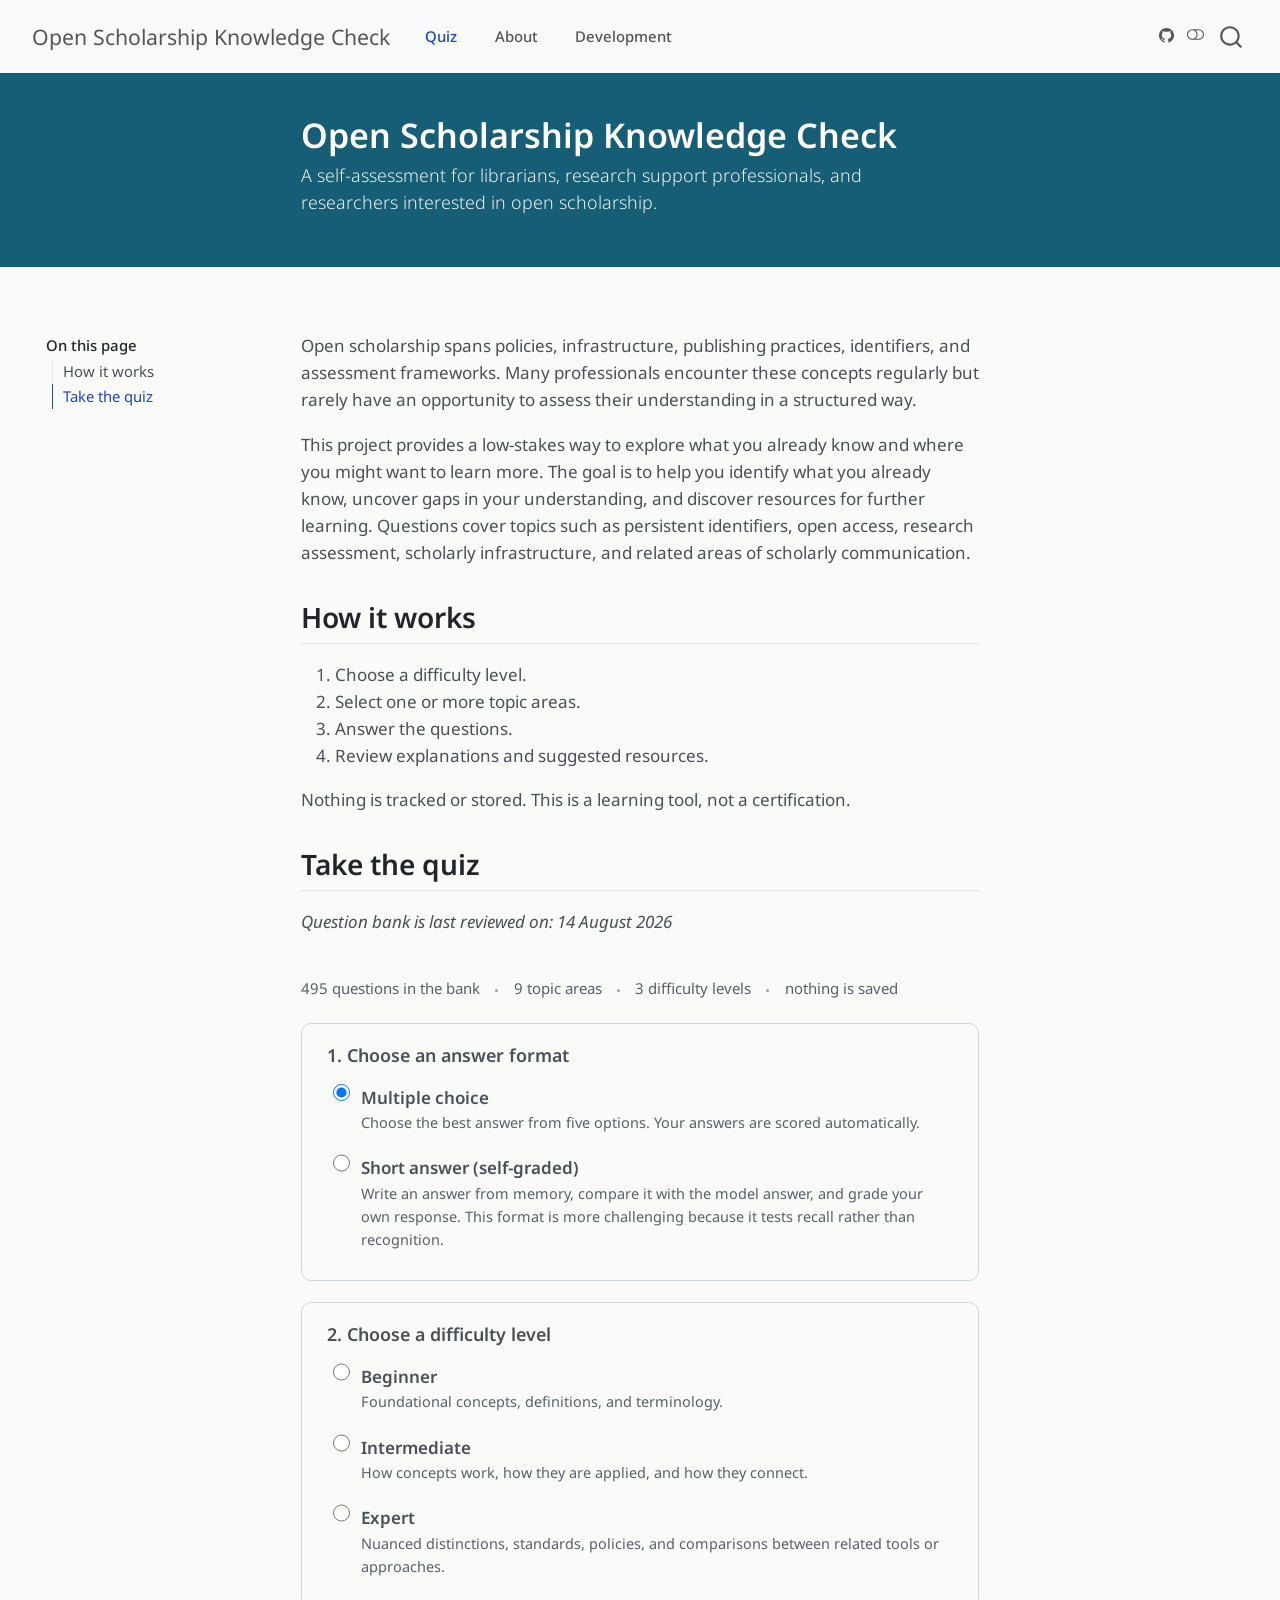
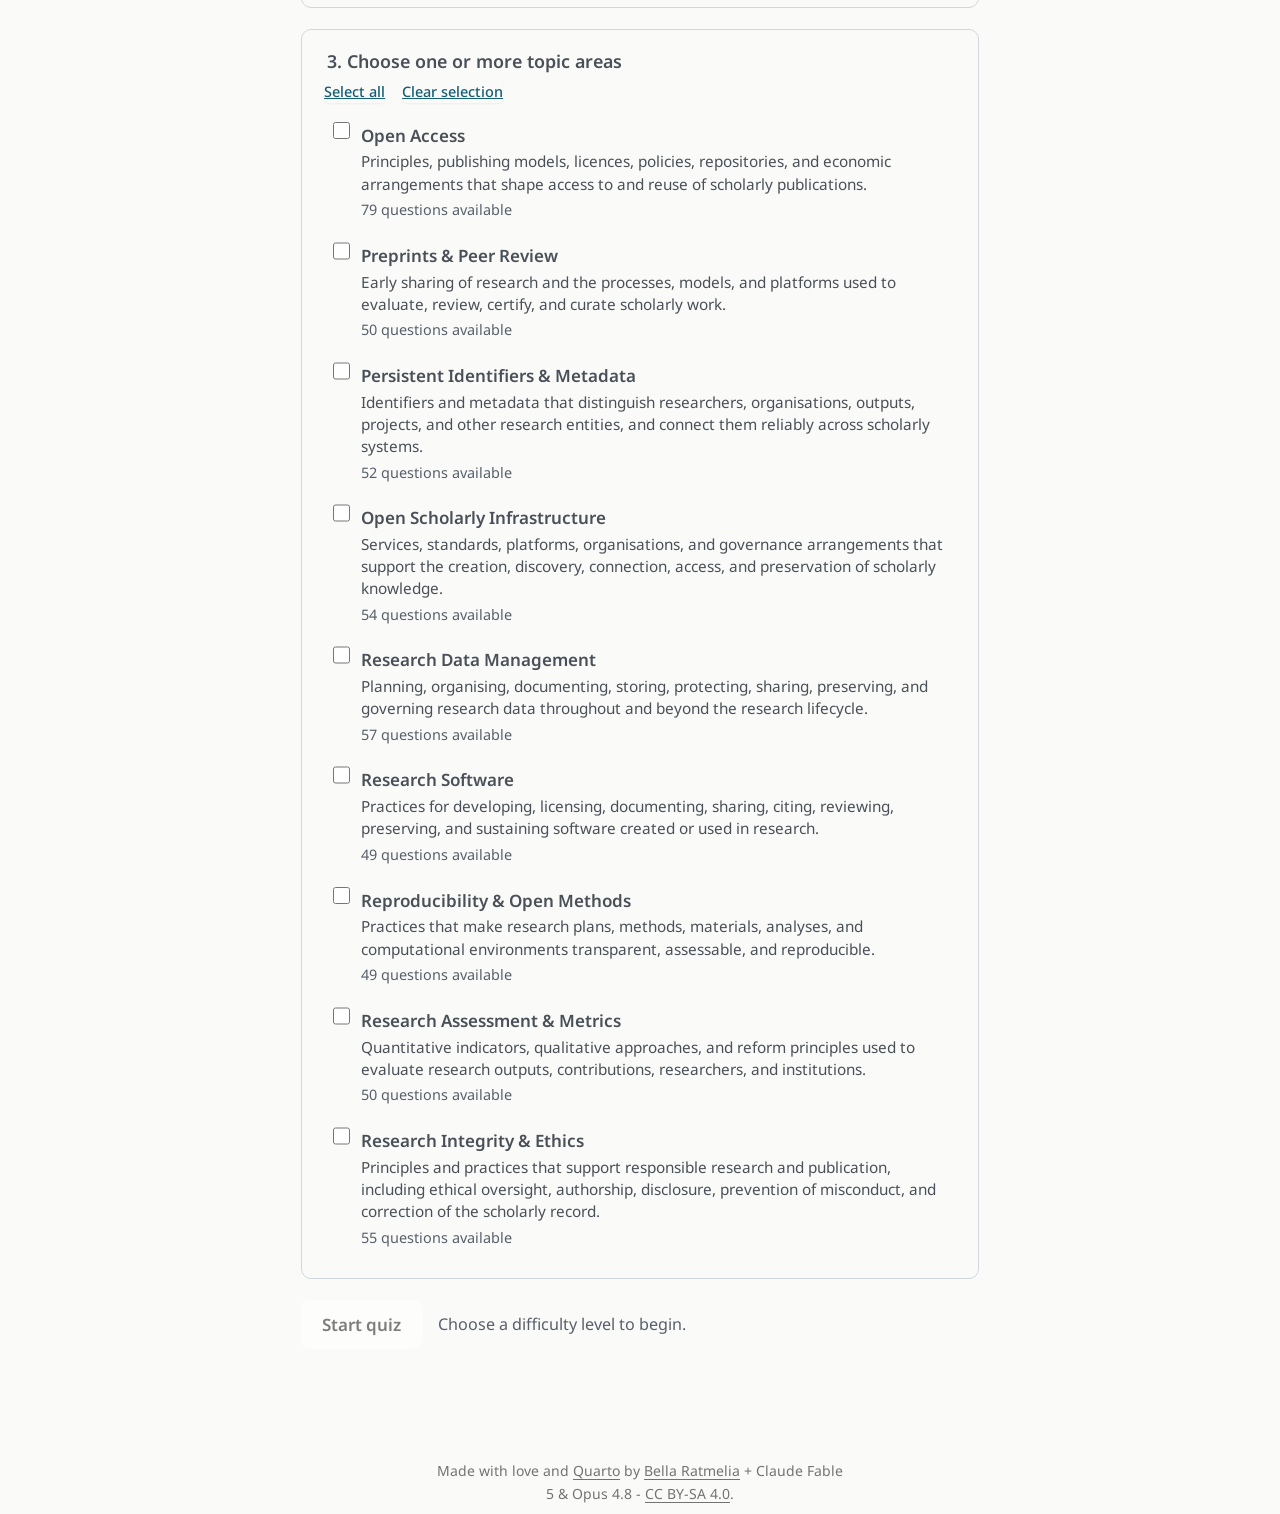
==== commit 8f33e768: "Built site for gh-pages" ====
--- a/index.html
+++ b/index.html
@@ -71,10 +71,14 @@
 <script src="site_libs/quarto-html/tippy.umd.min.js"></script>
 <script src="site_libs/quarto-html/anchor.min.js"></script>
 <link href="site_libs/quarto-html/tippy.css" rel="stylesheet">
-<link href="site_libs/quarto-html/quarto-syntax-highlighting-7b89279ff1a6dce999919e0e67d4d9ec.css" rel="stylesheet" id="quarto-text-highlighting-styles">
+<link href="site_libs/quarto-html/quarto-syntax-highlighting-7b89279ff1a6dce999919e0e67d4d9ec.css" rel="stylesheet" class="quarto-color-scheme" id="quarto-text-highlighting-styles">
+<link href="site_libs/quarto-html/quarto-syntax-highlighting-dark-707d8167ce6003fca903bfe2be84ab7f.css" rel="stylesheet" class="quarto-color-scheme quarto-color-alternate" id="quarto-text-highlighting-styles">
+<link href="site_libs/quarto-html/quarto-syntax-highlighting-7b89279ff1a6dce999919e0e67d4d9ec.css" rel="stylesheet" class="quarto-color-scheme-extra" id="quarto-text-highlighting-styles">
 <script src="site_libs/bootstrap/bootstrap.min.js"></script>
 <link href="site_libs/bootstrap/bootstrap-icons.css" rel="stylesheet">
-<link href="site_libs/bootstrap/bootstrap-72ff0fee6f5fc2dd7f02d290917c79b7.min.css" rel="stylesheet" append-hash="true" id="quarto-bootstrap" data-mode="light">
+<link href="site_libs/bootstrap/bootstrap-95def464e4fb2f22e601f29e561bf4bf.min.css" rel="stylesheet" append-hash="true" class="quarto-color-scheme" id="quarto-bootstrap" data-mode="light">
+<link href="site_libs/bootstrap/bootstrap-dark-d2d9c7d9e0aa180550a0e2e98ee1e04d.min.css" rel="stylesheet" append-hash="true" class="quarto-color-scheme quarto-color-alternate" id="quarto-bootstrap" data-mode="light">
+<link href="site_libs/bootstrap/bootstrap-95def464e4fb2f22e601f29e561bf4bf.min.css" rel="stylesheet" append-hash="true" class="quarto-color-scheme-extra" id="quarto-bootstrap" data-mode="light">
 <script id="quarto-search-options" type="application/json">{
   "location": "navbar",
   "copy-button": false,
@@ -126,10 +130,171 @@
 <link href="https://fonts.googleapis.com/css2?family=Noto+Sans:ital,wght@0,100..900;1,100..900&amp;display=swap" rel="stylesheet">
 
 
-<link rel="stylesheet" href="styles.css">
 </head>
 
-<body class="floating nav-fixed quarto-light">
+<body class="floating nav-fixed quarto-light"><script id="quarto-html-before-body" type="application/javascript">
+    const toggleBodyColorMode = (bsSheetEl) => {
+      const mode = bsSheetEl.getAttribute("data-mode");
+      const bodyEl = window.document.querySelector("body");
+      if (mode === "dark") {
+        bodyEl.classList.add("quarto-dark");
+        bodyEl.classList.remove("quarto-light");
+      } else {
+        bodyEl.classList.add("quarto-light");
+        bodyEl.classList.remove("quarto-dark");
+      }
+    }
+    const toggleBodyColorPrimary = () => {
+      const bsSheetEl = window.document.querySelector("link#quarto-bootstrap:not([rel=disabled-stylesheet])");
+      if (bsSheetEl) {
+        toggleBodyColorMode(bsSheetEl);
+      }
+    }
+    const setColorSchemeToggle = (alternate) => {
+      const toggles = window.document.querySelectorAll('.quarto-color-scheme-toggle');
+      for (let i=0; i < toggles.length; i++) {
+        const toggle = toggles[i];
+        if (toggle) {
+          if (alternate) {
+            toggle.classList.add("alternate");
+          } else {
+            toggle.classList.remove("alternate");
+          }
+        }
+      }
+    };
+    const toggleColorMode = (alternate) => {
+      // Switch the stylesheets
+      const primaryStylesheets = window.document.querySelectorAll('link.quarto-color-scheme:not(.quarto-color-alternate)');
+      const alternateStylesheets = window.document.querySelectorAll('link.quarto-color-scheme.quarto-color-alternate');
+      manageTransitions('#quarto-margin-sidebar .nav-link', false);
+      if (alternate) {
+        // note: dark is layered on light, we don't disable primary!
+        enableStylesheet(alternateStylesheets);
+        for (const sheetNode of alternateStylesheets) {
+          if (sheetNode.id === "quarto-bootstrap") {
+            toggleBodyColorMode(sheetNode);
+          }
+        }
+      } else {
+        disableStylesheet(alternateStylesheets);
+        enableStylesheet(primaryStylesheets)
+        toggleBodyColorPrimary();
+      }
+      manageTransitions('#quarto-margin-sidebar .nav-link', true);
+      // Switch the toggles
+      setColorSchemeToggle(alternate)
+      // Hack to workaround the fact that safari doesn't
+      // properly recolor the scrollbar when toggling (#1455)
+      if (navigator.userAgent.indexOf('Safari') > 0 && navigator.userAgent.indexOf('Chrome') == -1) {
+        manageTransitions("body", false);
+        window.scrollTo(0, 1);
+        setTimeout(() => {
+          window.scrollTo(0, 0);
+          manageTransitions("body", true);
+        }, 40);
+      }
+    }
+    const disableStylesheet = (stylesheets) => {
+      for (let i=0; i < stylesheets.length; i++) {
+        const stylesheet = stylesheets[i];
+        stylesheet.rel = 'disabled-stylesheet';
+      }
+    }
+    const enableStylesheet = (stylesheets) => {
+      for (let i=0; i < stylesheets.length; i++) {
+        const stylesheet = stylesheets[i];
+        if(stylesheet.rel !== 'stylesheet') { // for Chrome, which will still FOUC without this check
+          stylesheet.rel = 'stylesheet';
+        }
+      }
+    }
+    const manageTransitions = (selector, allowTransitions) => {
+      const els = window.document.querySelectorAll(selector);
+      for (let i=0; i < els.length; i++) {
+        const el = els[i];
+        if (allowTransitions) {
+          el.classList.remove('notransition');
+        } else {
+          el.classList.add('notransition');
+        }
+      }
+    }
+    const isFileUrl = () => {
+      return window.location.protocol === 'file:';
+    }
+    const hasAlternateSentinel = () => {
+      let styleSentinel = getColorSchemeSentinel();
+      if (styleSentinel !== null) {
+        return styleSentinel === "alternate";
+      } else {
+        return false;
+      }
+    }
+    const setStyleSentinel = (alternate) => {
+      const value = alternate ? "alternate" : "default";
+      if (!isFileUrl()) {
+        window.localStorage.setItem("quarto-color-scheme", value);
+      } else {
+        localAlternateSentinel = value;
+      }
+    }
+    const getColorSchemeSentinel = () => {
+      if (!isFileUrl()) {
+        const storageValue = window.localStorage.getItem("quarto-color-scheme");
+        return storageValue != null ? storageValue : localAlternateSentinel;
+      } else {
+        return localAlternateSentinel;
+      }
+    }
+    const toggleGiscusIfUsed = (isAlternate, darkModeDefault) => {
+      const baseTheme = document.querySelector('#giscus-base-theme')?.value ?? 'light';
+      const alternateTheme = document.querySelector('#giscus-alt-theme')?.value ?? 'dark';
+      let newTheme = '';
+      if(authorPrefersDark) {
+        newTheme = isAlternate ? baseTheme : alternateTheme;
+      } else {
+        newTheme = isAlternate ? alternateTheme : baseTheme;
+      }
+      const changeGiscusTheme = () => {
+        // From: https://github.com/giscus/giscus/issues/336
+        const sendMessage = (message) => {
+          const iframe = document.querySelector('iframe.giscus-frame');
+          if (!iframe) return;
+          iframe.contentWindow.postMessage({ giscus: message }, 'https://giscus.app');
+        }
+        sendMessage({
+          setConfig: {
+            theme: newTheme
+          }
+        });
+      }
+      const isGiscussLoaded = window.document.querySelector('iframe.giscus-frame') !== null;
+      if (isGiscussLoaded) {
+        changeGiscusTheme();
+      }
+    };
+    const authorPrefersDark = false;
+    const darkModeDefault = authorPrefersDark;
+      document.querySelector('link#quarto-text-highlighting-styles.quarto-color-scheme-extra').rel = 'disabled-stylesheet';
+      document.querySelector('link#quarto-bootstrap.quarto-color-scheme-extra').rel = 'disabled-stylesheet';
+    let localAlternateSentinel = darkModeDefault ? 'alternate' : 'default';
+    // Dark / light mode switch
+    window.quartoToggleColorScheme = () => {
+      // Read the current dark / light value
+      let toAlternate = !hasAlternateSentinel();
+      toggleColorMode(toAlternate);
+      setStyleSentinel(toAlternate);
+      toggleGiscusIfUsed(toAlternate, darkModeDefault);
+      window.dispatchEvent(new Event('resize'));
+    };
+    // Switch to dark mode if need be
+    if (hasAlternateSentinel()) {
+      toggleColorMode(true);
+    } else {
+      toggleColorMode(false);
+    }
+  </script>
 
 <div id="quarto-search-results"></div>
   <header id="quarto-header" class="headroom fixed-top quarto-banner">
@@ -156,10 +321,15 @@
     <a class="nav-link" href="./about.html"> 
 <span class="menu-text">About</span></a>
   </li>  
+  <li class="nav-item">
+    <a class="nav-link" href="./development.html"> 
+<span class="menu-text">Development</span></a>
+  </li>  
 </ul>
           </div> <!-- /navcollapse -->
             <div class="quarto-navbar-tools">
     <a href="https://github.com/bellaratmelia/os-knowledge-check/" title="" class="quarto-navigation-tool px-1" aria-label=""><i class="bi bi-github"></i></a>
+  <a href="" class="quarto-color-scheme-toggle quarto-navigation-tool  px-1" onclick="window.quartoToggleColorScheme(); return false;" title="Toggle dark mode"><i class="bi"></i></a>
 </div>
       </div> <!-- /container-fluid -->
     </nav>
@@ -200,6 +370,7 @@
     </div>
 <!-- main -->
 <main class="content quarto-banner-title-block" id="quarto-document-content">
+
 <a class="qa-skip-link" href="#quarto-document-content">Skip to main content</a>
 
 
@@ -220,16 +391,17 @@
 </section>
 <section id="take-the-quiz" class="level2">
 <h2 class="anchored" data-anchor-id="take-the-quiz">Take the quiz</h2>
+<p><em>Question bank is last reviewed on: 14 August 2026</em></p>
 <div class="cell hidden">
-<div class="code-copy-outer-scaffold"><div class="sourceCode cell-code hidden" id="cb1" data-startfrom="26" data-source-offset="0"><pre class="sourceCode js code-with-copy"><code class="sourceCode javascript" style="counter-reset: source-line 25;"><span id="cb1-26"><a href="#cb1-26" aria-hidden="true" tabindex="-1"></a><span class="co">// ---------------------------------------------------------------------------</span></span>
-<span id="cb1-27"><a href="#cb1-27" aria-hidden="true" tabindex="-1"></a><span class="co">// DATA LOADING</span></span>
-<span id="cb1-28"><a href="#cb1-28" aria-hidden="true" tabindex="-1"></a><span class="co">// ---------------------------------------------------------------------------</span></span>
-<span id="cb1-29"><a href="#cb1-29" aria-hidden="true" tabindex="-1"></a><span class="co">// Load the question bank from the CSV. FileAttachment makes Quarto aware of the</span></span>
-<span id="cb1-30"><a href="#cb1-30" aria-hidden="true" tabindex="-1"></a><span class="co">// file so it is copied into the published site, and .csv() parses it into an</span></span>
-<span id="cb1-31"><a href="#cb1-31" aria-hidden="true" tabindex="-1"></a><span class="co">// array of row objects keyed by the CSV header names. Every value is a string.</span></span>
-<span id="cb1-32"><a href="#cb1-32" aria-hidden="true" tabindex="-1"></a><span class="co">// This is the ONLY place the app reads the questions, so editing the CSV is all</span></span>
-<span id="cb1-33"><a href="#cb1-33" aria-hidden="true" tabindex="-1"></a><span class="co">// that is needed to change the quiz.</span></span>
-<span id="cb1-34"><a href="#cb1-34" aria-hidden="true" tabindex="-1"></a>questions <span class="op">=</span> <span class="fu">FileAttachment</span>(<span class="st">"data/questions.csv"</span>)<span class="op">.</span><span class="fu">csv</span>({ <span class="dt">typed</span><span class="op">:</span> <span class="kw">false</span> })</span></code></pre></div><button title="Copy to Clipboard" class="code-copy-button"><i class="bi"></i></button></div>
+<div class="code-copy-outer-scaffold"><div class="sourceCode cell-code hidden" id="cb1" data-startfrom="28" data-source-offset="0"><pre class="sourceCode js code-with-copy"><code class="sourceCode javascript" style="counter-reset: source-line 27;"><span id="cb1-28"><a href="#cb1-28" aria-hidden="true" tabindex="-1"></a><span class="co">// ---------------------------------------------------------------------------</span></span>
+<span id="cb1-29"><a href="#cb1-29" aria-hidden="true" tabindex="-1"></a><span class="co">// DATA LOADING</span></span>
+<span id="cb1-30"><a href="#cb1-30" aria-hidden="true" tabindex="-1"></a><span class="co">// ---------------------------------------------------------------------------</span></span>
+<span id="cb1-31"><a href="#cb1-31" aria-hidden="true" tabindex="-1"></a><span class="co">// Load the question bank from the CSV. FileAttachment makes Quarto aware of the</span></span>
+<span id="cb1-32"><a href="#cb1-32" aria-hidden="true" tabindex="-1"></a><span class="co">// file so it is copied into the published site, and .csv() parses it into an</span></span>
+<span id="cb1-33"><a href="#cb1-33" aria-hidden="true" tabindex="-1"></a><span class="co">// array of row objects keyed by the CSV header names. Every value is a string.</span></span>
+<span id="cb1-34"><a href="#cb1-34" aria-hidden="true" tabindex="-1"></a><span class="co">// This is the ONLY place the app reads the questions, so editing the CSV is all</span></span>
+<span id="cb1-35"><a href="#cb1-35" aria-hidden="true" tabindex="-1"></a><span class="co">// that is needed to change the quiz.</span></span>
+<span id="cb1-36"><a href="#cb1-36" aria-hidden="true" tabindex="-1"></a>questions <span class="op">=</span> <span class="fu">FileAttachment</span>(<span class="st">"data/questions.csv"</span>)<span class="op">.</span><span class="fu">csv</span>({ <span class="dt">typed</span><span class="op">:</span> <span class="kw">false</span> })</span></code></pre></div><button title="Copy to Clipboard" class="code-copy-button"><i class="bi"></i></button></div>
 <div class="cell-output cell-output-display hidden">
 <div id="ojs-cell-1" data-nodetype="declaration">
 
@@ -237,734 +409,734 @@
 </div>
 </div>
 <div class="cell">
-<div class="code-copy-outer-scaffold"><div class="sourceCode cell-code hidden" id="cb2" data-startfrom="40" data-source-offset="0"><pre class="sourceCode js code-with-copy"><code class="sourceCode javascript" style="counter-reset: source-line 39;"><span id="cb2-40"><a href="#cb2-40" aria-hidden="true" tabindex="-1"></a><span class="co">// ---------------------------------------------------------------------------</span></span>
-<span id="cb2-41"><a href="#cb2-41" aria-hidden="true" tabindex="-1"></a><span class="co">// THE QUIZ APPLICATION</span></span>
-<span id="cb2-42"><a href="#cb2-42" aria-hidden="true" tabindex="-1"></a><span class="co">// ---------------------------------------------------------------------------</span></span>
-<span id="cb2-43"><a href="#cb2-43" aria-hidden="true" tabindex="-1"></a><span class="co">// This single Observable JS cell builds the entire interactive quiz as one</span></span>
-<span id="cb2-44"><a href="#cb2-44" aria-hidden="true" tabindex="-1"></a><span class="co">// self-contained DOM component and returns it for Quarto to display.</span></span>
-<span id="cb2-45"><a href="#cb2-45" aria-hidden="true" tabindex="-1"></a><span class="co">//</span></span>
-<span id="cb2-46"><a href="#cb2-46" aria-hidden="true" tabindex="-1"></a><span class="co">// WHY ONE BIG CELL INSTEAD OF MANY REACTIVE OJS CELLS?</span></span>
-<span id="cb2-47"><a href="#cb2-47" aria-hidden="true" tabindex="-1"></a><span class="co">// A quiz is inherently *stateful* — it has a current question, a running score,</span></span>
-<span id="cb2-48"><a href="#cb2-48" aria-hidden="true" tabindex="-1"></a><span class="co">// and answers that lock once chosen. Observable's reactive model is designed for</span></span>
-<span id="cb2-49"><a href="#cb2-49" aria-hidden="true" tabindex="-1"></a><span class="co">// dataflow (recompute when inputs change), which is awkward for imperative,</span></span>
-<span id="cb2-50"><a href="#cb2-50" aria-hidden="true" tabindex="-1"></a><span class="co">// step-by-step state. So we let OJS do what it is good at (loading the CSV,</span></span>
-<span id="cb2-51"><a href="#cb2-51" aria-hidden="true" tabindex="-1"></a><span class="co">// theming, embedding) and manage the quiz state ourselves with a plain-JavaScript</span></span>
-<span id="cb2-52"><a href="#cb2-52" aria-hidden="true" tabindex="-1"></a><span class="co">// closure. The cell depends only on `questions`, so it runs exactly once.</span></span>
-<span id="cb2-53"><a href="#cb2-53" aria-hidden="true" tabindex="-1"></a></span>
-<span id="cb2-54"><a href="#cb2-54" aria-hidden="true" tabindex="-1"></a>quizApp <span class="op">=</span> {</span>
-<span id="cb2-55"><a href="#cb2-55" aria-hidden="true" tabindex="-1"></a>  <span class="co">// -- Fixed taxonomies -----------------------------------------------------</span></span>
-<span id="cb2-56"><a href="#cb2-56" aria-hidden="true" tabindex="-1"></a>  <span class="co">// The four difficulty levels, in the order they should appear.</span></span>
-<span id="cb2-57"><a href="#cb2-57" aria-hidden="true" tabindex="-1"></a>  <span class="kw">const</span> LEVELS <span class="op">=</span> [<span class="st">"Beginner"</span><span class="op">,</span> <span class="st">"Intermediate"</span><span class="op">,</span> <span class="st">"Expert"</span>]<span class="op">;</span></span>
-<span id="cb2-58"><a href="#cb2-58" aria-hidden="true" tabindex="-1"></a></span>
-<span id="cb2-59"><a href="#cb2-59" aria-hidden="true" tabindex="-1"></a>  <span class="co">// A one-line description of each level, shown to help users choose.</span></span>
-<span id="cb2-60"><a href="#cb2-60" aria-hidden="true" tabindex="-1"></a>  <span class="kw">const</span> LEVEL_HINTS <span class="op">=</span> {</span>
-<span id="cb2-61"><a href="#cb2-61" aria-hidden="true" tabindex="-1"></a>    <span class="st">"Beginner"</span><span class="op">:</span> <span class="st">"Foundational concepts, definitions, and terminology."</span><span class="op">,</span></span>
-<span id="cb2-62"><a href="#cb2-62" aria-hidden="true" tabindex="-1"></a>    <span class="st">"Intermediate"</span><span class="op">:</span> <span class="st">"How concepts work, how they are applied, and how they connect."</span><span class="op">,</span></span>
-<span id="cb2-63"><a href="#cb2-63" aria-hidden="true" tabindex="-1"></a>    <span class="st">"Expert"</span><span class="op">:</span> <span class="st">"Nuanced distinctions, standards, policies, and comparisons between related tools or approaches."</span></span>
-<span id="cb2-64"><a href="#cb2-64" aria-hidden="true" tabindex="-1"></a>  }<span class="op">;</span></span>
-<span id="cb2-65"><a href="#cb2-65" aria-hidden="true" tabindex="-1"></a></span>
-<span id="cb2-66"><a href="#cb2-66" aria-hidden="true" tabindex="-1"></a>  <span class="co">// The topic areas, in display order. These MUST match the `area` values in the</span></span>
-<span id="cb2-67"><a href="#cb2-67" aria-hidden="true" tabindex="-1"></a>  <span class="co">// CSV exactly. Any area found in the CSV but missing here would be dropped, so</span></span>
-<span id="cb2-68"><a href="#cb2-68" aria-hidden="true" tabindex="-1"></a>  <span class="co">// we also warn (in the console) if that happens, to catch typos when editing.</span></span>
-<span id="cb2-69"><a href="#cb2-69" aria-hidden="true" tabindex="-1"></a>  <span class="co">// The order is thematic — dissemination, then the identity/infrastructure</span></span>
-<span id="cb2-70"><a href="#cb2-70" aria-hidden="true" tabindex="-1"></a>  <span class="co">// layer, then research outputs and practice, then evaluation and conduct — and</span></span>
-<span id="cb2-71"><a href="#cb2-71" aria-hidden="true" tabindex="-1"></a>  <span class="co">// is kept in sync with the "Topic areas" list on the About page.</span></span>
-<span id="cb2-72"><a href="#cb2-72" aria-hidden="true" tabindex="-1"></a>  <span class="kw">const</span> AREA_ORDER <span class="op">=</span> [</span>
-<span id="cb2-73"><a href="#cb2-73" aria-hidden="true" tabindex="-1"></a>    <span class="st">"Open Access"</span><span class="op">,</span></span>
-<span id="cb2-74"><a href="#cb2-74" aria-hidden="true" tabindex="-1"></a>    <span class="st">"Preprints &amp; Peer Review"</span><span class="op">,</span></span>
-<span id="cb2-75"><a href="#cb2-75" aria-hidden="true" tabindex="-1"></a>    <span class="st">"Persistent Identifiers &amp; Metadata"</span><span class="op">,</span></span>
-<span id="cb2-76"><a href="#cb2-76" aria-hidden="true" tabindex="-1"></a>    <span class="st">"Open Scholarly Infrastructure"</span><span class="op">,</span></span>
-<span id="cb2-77"><a href="#cb2-77" aria-hidden="true" tabindex="-1"></a>    <span class="st">"Research Data Management"</span><span class="op">,</span></span>
-<span id="cb2-78"><a href="#cb2-78" aria-hidden="true" tabindex="-1"></a>    <span class="st">"Research Software"</span><span class="op">,</span></span>
-<span id="cb2-79"><a href="#cb2-79" aria-hidden="true" tabindex="-1"></a>    <span class="st">"Reproducibility &amp; Open Methods"</span><span class="op">,</span></span>
-<span id="cb2-80"><a href="#cb2-80" aria-hidden="true" tabindex="-1"></a>    <span class="st">"Research Assessment &amp; Metrics"</span><span class="op">,</span></span>
-<span id="cb2-81"><a href="#cb2-81" aria-hidden="true" tabindex="-1"></a>    <span class="st">"Research Integrity &amp; Ethics"</span></span>
-<span id="cb2-82"><a href="#cb2-82" aria-hidden="true" tabindex="-1"></a>  ]<span class="op">;</span></span>
-<span id="cb2-83"><a href="#cb2-83" aria-hidden="true" tabindex="-1"></a></span>
-<span id="cb2-84"><a href="#cb2-84" aria-hidden="true" tabindex="-1"></a>  <span class="co">// A one-line description of each area, shown under its name on the landing</span></span>
-<span id="cb2-85"><a href="#cb2-85" aria-hidden="true" tabindex="-1"></a>  <span class="co">// screen so users can tell the areas apart before choosing. Kept identical to</span></span>
-<span id="cb2-86"><a href="#cb2-86" aria-hidden="true" tabindex="-1"></a>  <span class="co">// the fuller "Topic areas" wording on the About page (which is the canonical</span></span>
-<span id="cb2-87"><a href="#cb2-87" aria-hidden="true" tabindex="-1"></a>  <span class="co">// home); if you edit one, edit the other.</span></span>
-<span id="cb2-88"><a href="#cb2-88" aria-hidden="true" tabindex="-1"></a>  <span class="kw">const</span> AREA_DESCRIPTIONS <span class="op">=</span> {</span>
-<span id="cb2-89"><a href="#cb2-89" aria-hidden="true" tabindex="-1"></a>    <span class="st">"Open Access"</span><span class="op">:</span> <span class="st">"Principles, publishing models, licences, policies, repositories, and economic arrangements that shape access to and reuse of scholarly publications."</span><span class="op">,</span></span>
-<span id="cb2-90"><a href="#cb2-90" aria-hidden="true" tabindex="-1"></a>    <span class="st">"Preprints &amp; Peer Review"</span><span class="op">:</span> <span class="st">"Early sharing of research and the processes, models, and platforms used to evaluate, review, certify, and curate scholarly work."</span><span class="op">,</span></span>
-<span id="cb2-91"><a href="#cb2-91" aria-hidden="true" tabindex="-1"></a>    <span class="st">"Persistent Identifiers &amp; Metadata"</span><span class="op">:</span> <span class="st">"Identifiers and metadata that distinguish researchers, organisations, outputs, projects, and other research entities, and connect them reliably across scholarly systems."</span><span class="op">,</span></span>
-<span id="cb2-92"><a href="#cb2-92" aria-hidden="true" tabindex="-1"></a>    <span class="st">"Open Scholarly Infrastructure"</span><span class="op">:</span> <span class="st">"Services, standards, platforms, organisations, and governance arrangements that support the creation, discovery, connection, access, and preservation of scholarly knowledge."</span><span class="op">,</span></span>
-<span id="cb2-93"><a href="#cb2-93" aria-hidden="true" tabindex="-1"></a>    <span class="st">"Research Data Management"</span><span class="op">:</span> <span class="st">"Planning, organising, documenting, storing, protecting, sharing, preserving, and governing research data throughout and beyond the research lifecycle."</span><span class="op">,</span></span>
-<span id="cb2-94"><a href="#cb2-94" aria-hidden="true" tabindex="-1"></a>    <span class="st">"Research Software"</span><span class="op">:</span> <span class="st">"Practices for developing, licensing, documenting, sharing, citing, reviewing, preserving, and sustaining software created or used in research."</span><span class="op">,</span></span>
-<span id="cb2-95"><a href="#cb2-95" aria-hidden="true" tabindex="-1"></a>    <span class="st">"Reproducibility &amp; Open Methods"</span><span class="op">:</span> <span class="st">"Practices that make research plans, methods, materials, analyses, and computational environments transparent, assessable, and reproducible."</span><span class="op">,</span></span>
-<span id="cb2-96"><a href="#cb2-96" aria-hidden="true" tabindex="-1"></a>    <span class="st">"Research Assessment &amp; Metrics"</span><span class="op">:</span> <span class="st">"Quantitative indicators, qualitative approaches, and reform principles used to evaluate research outputs, contributions, researchers, and institutions."</span><span class="op">,</span></span>
-<span id="cb2-97"><a href="#cb2-97" aria-hidden="true" tabindex="-1"></a>    <span class="st">"Research Integrity &amp; Ethics"</span><span class="op">:</span> <span class="st">"Principles and practices that support responsible research and publication, including ethical oversight, authorship, disclosure, prevention of misconduct, and correction of the scholarly record."</span></span>
-<span id="cb2-98"><a href="#cb2-98" aria-hidden="true" tabindex="-1"></a>  }<span class="op">;</span></span>
-<span id="cb2-99"><a href="#cb2-99" aria-hidden="true" tabindex="-1"></a></span>
-<span id="cb2-100"><a href="#cb2-100" aria-hidden="true" tabindex="-1"></a>  <span class="co">// Maximum number of questions in a single session. If more questions match the</span></span>
-<span id="cb2-101"><a href="#cb2-101" aria-hidden="true" tabindex="-1"></a>  <span class="co">// chosen filters, we randomly sample this many so sessions stay a reasonable</span></span>
-<span id="cb2-102"><a href="#cb2-102" aria-hidden="true" tabindex="-1"></a>  <span class="co">// length. The user is told how many of the matching pool are being asked.</span></span>
-<span id="cb2-103"><a href="#cb2-103" aria-hidden="true" tabindex="-1"></a>  <span class="kw">const</span> MAX_QUESTIONS <span class="op">=</span> <span class="dv">15</span><span class="op">;</span></span>
-<span id="cb2-104"><a href="#cb2-104" aria-hidden="true" tabindex="-1"></a></span>
-<span id="cb2-105"><a href="#cb2-105" aria-hidden="true" tabindex="-1"></a>  <span class="co">// The five option columns, in order.</span></span>
-<span id="cb2-106"><a href="#cb2-106" aria-hidden="true" tabindex="-1"></a>  <span class="kw">const</span> OPTION_LETTERS <span class="op">=</span> [<span class="st">"a"</span><span class="op">,</span> <span class="st">"b"</span><span class="op">,</span> <span class="st">"c"</span><span class="op">,</span> <span class="st">"d"</span><span class="op">,</span> <span class="st">"e"</span>]<span class="op">;</span></span>
-<span id="cb2-107"><a href="#cb2-107" aria-hidden="true" tabindex="-1"></a></span>
-<span id="cb2-108"><a href="#cb2-108" aria-hidden="true" tabindex="-1"></a>  <span class="co">// The two answering modes, in display order.</span></span>
-<span id="cb2-109"><a href="#cb2-109" aria-hidden="true" tabindex="-1"></a>  <span class="kw">const</span> MODES <span class="op">=</span> [</span>
-<span id="cb2-110"><a href="#cb2-110" aria-hidden="true" tabindex="-1"></a>    {</span>
-<span id="cb2-111"><a href="#cb2-111" aria-hidden="true" tabindex="-1"></a>      <span class="dt">id</span><span class="op">:</span> <span class="st">"mcq"</span><span class="op">,</span></span>
-<span id="cb2-112"><a href="#cb2-112" aria-hidden="true" tabindex="-1"></a>      <span class="dt">title</span><span class="op">:</span> <span class="st">"Multiple choice"</span><span class="op">,</span></span>
-<span id="cb2-113"><a href="#cb2-113" aria-hidden="true" tabindex="-1"></a>      <span class="dt">hint</span><span class="op">:</span> <span class="st">"Choose the best answer from five options. Your answers are scored automatically."</span></span>
-<span id="cb2-114"><a href="#cb2-114" aria-hidden="true" tabindex="-1"></a>    }<span class="op">,</span></span>
-<span id="cb2-115"><a href="#cb2-115" aria-hidden="true" tabindex="-1"></a>    {</span>
-<span id="cb2-116"><a href="#cb2-116" aria-hidden="true" tabindex="-1"></a>      <span class="dt">id</span><span class="op">:</span> <span class="st">"short"</span><span class="op">,</span></span>
-<span id="cb2-117"><a href="#cb2-117" aria-hidden="true" tabindex="-1"></a>      <span class="dt">title</span><span class="op">:</span> <span class="st">"Short answer (self-graded)"</span><span class="op">,</span></span>
-<span id="cb2-118"><a href="#cb2-118" aria-hidden="true" tabindex="-1"></a>      <span class="dt">hint</span><span class="op">:</span> <span class="st">"Write an answer from memory, compare it with the model answer, and grade your own response. This format is more challenging because it tests recall rather than recognition."</span></span>
-<span id="cb2-119"><a href="#cb2-119" aria-hidden="true" tabindex="-1"></a>    }</span>
-<span id="cb2-120"><a href="#cb2-120" aria-hidden="true" tabindex="-1"></a>  ]<span class="op">;</span></span>
-<span id="cb2-121"><a href="#cb2-121" aria-hidden="true" tabindex="-1"></a></span>
-<span id="cb2-122"><a href="#cb2-122" aria-hidden="true" tabindex="-1"></a>  <span class="co">// A few questions only make sense alongside their options (e.g. "which of</span></span>
-<span id="cb2-123"><a href="#cb2-123" aria-hidden="true" tabindex="-1"></a>  <span class="co">// these is a correctly formed DOI?"), so they are excluded from short-answer</span></span>
-<span id="cb2-124"><a href="#cb2-124" aria-hidden="true" tabindex="-1"></a>  <span class="co">// mode via the `mcq_only` column in the CSV. Mark a question by putting "yes"</span></span>
-<span id="cb2-125"><a href="#cb2-125" aria-hidden="true" tabindex="-1"></a>  <span class="co">// in that column — no code change needed.</span></span>
-<span id="cb2-126"><a href="#cb2-126" aria-hidden="true" tabindex="-1"></a>  <span class="kw">const</span> isMcqOnly <span class="op">=</span> q <span class="kw">=&gt;</span> <span class="bu">String</span>(q<span class="op">.</span><span class="at">mcq_only</span> <span class="op">||</span> <span class="st">""</span>)<span class="op">.</span><span class="fu">trim</span>()<span class="op">.</span><span class="fu">toLowerCase</span>() <span class="op">===</span> <span class="st">"yes"</span><span class="op">;</span></span>
-<span id="cb2-127"><a href="#cb2-127" aria-hidden="true" tabindex="-1"></a></span>
-<span id="cb2-128"><a href="#cb2-128" aria-hidden="true" tabindex="-1"></a>  <span class="co">// -- Sanity check: warn if the CSV contains an area we don't know about -----</span></span>
-<span id="cb2-129"><a href="#cb2-129" aria-hidden="true" tabindex="-1"></a>  <span class="kw">const</span> knownAreas <span class="op">=</span> <span class="kw">new</span> <span class="bu">Set</span>(AREA_ORDER)<span class="op">;</span></span>
-<span id="cb2-130"><a href="#cb2-130" aria-hidden="true" tabindex="-1"></a>  <span class="kw">const</span> unknownAreas <span class="op">=</span> [<span class="op">...</span><span class="kw">new</span> <span class="bu">Set</span>(questions<span class="op">.</span><span class="fu">map</span>(q <span class="kw">=&gt;</span> q<span class="op">.</span><span class="at">area</span>))]<span class="op">.</span><span class="fu">filter</span>(a <span class="kw">=&gt;</span> <span class="op">!</span>knownAreas<span class="op">.</span><span class="fu">has</span>(a))<span class="op">;</span></span>
-<span id="cb2-131"><a href="#cb2-131" aria-hidden="true" tabindex="-1"></a>  <span class="cf">if</span> (unknownAreas<span class="op">.</span><span class="at">length</span>) {</span>
-<span id="cb2-132"><a href="#cb2-132" aria-hidden="true" tabindex="-1"></a>    <span class="bu">console</span><span class="op">.</span><span class="fu">warn</span>(<span class="st">"Questions.csv contains area(s) not in AREA_ORDER (they will be hidden):"</span><span class="op">,</span> unknownAreas)<span class="op">;</span></span>
-<span id="cb2-133"><a href="#cb2-133" aria-hidden="true" tabindex="-1"></a>  }</span>
-<span id="cb2-134"><a href="#cb2-134" aria-hidden="true" tabindex="-1"></a>  <span class="co">// Only offer areas that actually have at least one question.</span></span>
-<span id="cb2-135"><a href="#cb2-135" aria-hidden="true" tabindex="-1"></a>  <span class="kw">const</span> areasPresent <span class="op">=</span> AREA_ORDER<span class="op">.</span><span class="fu">filter</span>(a <span class="kw">=&gt;</span> questions<span class="op">.</span><span class="fu">some</span>(q <span class="kw">=&gt;</span> q<span class="op">.</span><span class="at">area</span> <span class="op">===</span> a))<span class="op">;</span></span>
-<span id="cb2-136"><a href="#cb2-136" aria-hidden="true" tabindex="-1"></a></span>
-<span id="cb2-137"><a href="#cb2-137" aria-hidden="true" tabindex="-1"></a>  <span class="co">// -- Application state ------------------------------------------------------</span></span>
-<span id="cb2-138"><a href="#cb2-138" aria-hidden="true" tabindex="-1"></a>  <span class="kw">const</span> state <span class="op">=</span> {</span>
-<span id="cb2-139"><a href="#cb2-139" aria-hidden="true" tabindex="-1"></a>    <span class="dt">screen</span><span class="op">:</span> <span class="st">"landing"</span><span class="op">,</span>   <span class="co">// "landing" | "quiz" | "summary"</span></span>
-<span id="cb2-140"><a href="#cb2-140" aria-hidden="true" tabindex="-1"></a>    <span class="dt">mode</span><span class="op">:</span> <span class="st">"mcq"</span><span class="op">,</span>         <span class="co">// "mcq" (pick an option) | "short" (write, then self-grade)</span></span>
-<span id="cb2-141"><a href="#cb2-141" aria-hidden="true" tabindex="-1"></a>    <span class="dt">level</span><span class="op">:</span> <span class="kw">null</span><span class="op">,</span>         <span class="co">// chosen difficulty (string)</span></span>
-<span id="cb2-142"><a href="#cb2-142" aria-hidden="true" tabindex="-1"></a>    <span class="dt">areas</span><span class="op">:</span> <span class="kw">new</span> <span class="bu">Set</span>()<span class="op">,</span>    <span class="co">// chosen topic areas</span></span>
-<span id="cb2-143"><a href="#cb2-143" aria-hidden="true" tabindex="-1"></a>    <span class="dt">deck</span><span class="op">:</span> []<span class="op">,</span>            <span class="co">// the questions for this session, in order</span></span>
-<span id="cb2-144"><a href="#cb2-144" aria-hidden="true" tabindex="-1"></a>    <span class="dt">idx</span><span class="op">:</span> <span class="dv">0</span><span class="op">,</span>              <span class="co">// index of the current question in the deck</span></span>
-<span id="cb2-145"><a href="#cb2-145" aria-hidden="true" tabindex="-1"></a>    <span class="co">// One entry per answered question. MCQ entries carry {chosen}; short-answer</span></span>
-<span id="cb2-146"><a href="#cb2-146" aria-hidden="true" tabindex="-1"></a>    <span class="co">// entries carry {typed} instead, and their isCorrect is self-reported.</span></span>
-<span id="cb2-147"><a href="#cb2-147" aria-hidden="true" tabindex="-1"></a>    <span class="dt">responses</span><span class="op">:</span> []</span>
-<span id="cb2-148"><a href="#cb2-148" aria-hidden="true" tabindex="-1"></a>  }<span class="op">;</span></span>
-<span id="cb2-149"><a href="#cb2-149" aria-hidden="true" tabindex="-1"></a></span>
-<span id="cb2-150"><a href="#cb2-150" aria-hidden="true" tabindex="-1"></a>  <span class="co">// The root element we return to OJS. Everything is re-rendered inside it.</span></span>
-<span id="cb2-151"><a href="#cb2-151" aria-hidden="true" tabindex="-1"></a>  <span class="kw">const</span> <span class="bu">root</span> <span class="op">=</span> <span class="bu">document</span><span class="op">.</span><span class="fu">createElement</span>(<span class="st">"div"</span>)<span class="op">;</span></span>
-<span id="cb2-152"><a href="#cb2-152" aria-hidden="true" tabindex="-1"></a>  <span class="bu">root</span><span class="op">.</span><span class="at">className</span> <span class="op">=</span> <span class="st">"quiz-app"</span><span class="op">;</span></span>
-<span id="cb2-153"><a href="#cb2-153" aria-hidden="true" tabindex="-1"></a></span>
-<span id="cb2-154"><a href="#cb2-154" aria-hidden="true" tabindex="-1"></a>  <span class="co">// -- Small helpers ----------------------------------------------------------</span></span>
+<div class="code-copy-outer-scaffold"><div class="sourceCode cell-code hidden" id="cb2" data-startfrom="42" data-source-offset="0"><pre class="sourceCode js code-with-copy"><code class="sourceCode javascript" style="counter-reset: source-line 41;"><span id="cb2-42"><a href="#cb2-42" aria-hidden="true" tabindex="-1"></a><span class="co">// ---------------------------------------------------------------------------</span></span>
+<span id="cb2-43"><a href="#cb2-43" aria-hidden="true" tabindex="-1"></a><span class="co">// THE QUIZ APPLICATION</span></span>
+<span id="cb2-44"><a href="#cb2-44" aria-hidden="true" tabindex="-1"></a><span class="co">// ---------------------------------------------------------------------------</span></span>
+<span id="cb2-45"><a href="#cb2-45" aria-hidden="true" tabindex="-1"></a><span class="co">// This single Observable JS cell builds the entire interactive quiz as one</span></span>
+<span id="cb2-46"><a href="#cb2-46" aria-hidden="true" tabindex="-1"></a><span class="co">// self-contained DOM component and returns it for Quarto to display.</span></span>
+<span id="cb2-47"><a href="#cb2-47" aria-hidden="true" tabindex="-1"></a><span class="co">//</span></span>
+<span id="cb2-48"><a href="#cb2-48" aria-hidden="true" tabindex="-1"></a><span class="co">// WHY ONE BIG CELL INSTEAD OF MANY REACTIVE OJS CELLS?</span></span>
+<span id="cb2-49"><a href="#cb2-49" aria-hidden="true" tabindex="-1"></a><span class="co">// A quiz is inherently *stateful* — it has a current question, a running score,</span></span>
+<span id="cb2-50"><a href="#cb2-50" aria-hidden="true" tabindex="-1"></a><span class="co">// and answers that lock once chosen. Observable's reactive model is designed for</span></span>
+<span id="cb2-51"><a href="#cb2-51" aria-hidden="true" tabindex="-1"></a><span class="co">// dataflow (recompute when inputs change), which is awkward for imperative,</span></span>
+<span id="cb2-52"><a href="#cb2-52" aria-hidden="true" tabindex="-1"></a><span class="co">// step-by-step state. So we let OJS do what it is good at (loading the CSV,</span></span>
+<span id="cb2-53"><a href="#cb2-53" aria-hidden="true" tabindex="-1"></a><span class="co">// theming, embedding) and manage the quiz state ourselves with a plain-JavaScript</span></span>
+<span id="cb2-54"><a href="#cb2-54" aria-hidden="true" tabindex="-1"></a><span class="co">// closure. The cell depends only on `questions`, so it runs exactly once.</span></span>
+<span id="cb2-55"><a href="#cb2-55" aria-hidden="true" tabindex="-1"></a></span>
+<span id="cb2-56"><a href="#cb2-56" aria-hidden="true" tabindex="-1"></a>quizApp <span class="op">=</span> {</span>
+<span id="cb2-57"><a href="#cb2-57" aria-hidden="true" tabindex="-1"></a>  <span class="co">// -- Fixed taxonomies -----------------------------------------------------</span></span>
+<span id="cb2-58"><a href="#cb2-58" aria-hidden="true" tabindex="-1"></a>  <span class="co">// The four difficulty levels, in the order they should appear.</span></span>
+<span id="cb2-59"><a href="#cb2-59" aria-hidden="true" tabindex="-1"></a>  <span class="kw">const</span> LEVELS <span class="op">=</span> [<span class="st">"Beginner"</span><span class="op">,</span> <span class="st">"Intermediate"</span><span class="op">,</span> <span class="st">"Expert"</span>]<span class="op">;</span></span>
+<span id="cb2-60"><a href="#cb2-60" aria-hidden="true" tabindex="-1"></a></span>
+<span id="cb2-61"><a href="#cb2-61" aria-hidden="true" tabindex="-1"></a>  <span class="co">// A one-line description of each level, shown to help users choose.</span></span>
+<span id="cb2-62"><a href="#cb2-62" aria-hidden="true" tabindex="-1"></a>  <span class="kw">const</span> LEVEL_HINTS <span class="op">=</span> {</span>
+<span id="cb2-63"><a href="#cb2-63" aria-hidden="true" tabindex="-1"></a>    <span class="st">"Beginner"</span><span class="op">:</span> <span class="st">"Foundational concepts, definitions, and terminology."</span><span class="op">,</span></span>
+<span id="cb2-64"><a href="#cb2-64" aria-hidden="true" tabindex="-1"></a>    <span class="st">"Intermediate"</span><span class="op">:</span> <span class="st">"How concepts work, how they are applied, and how they connect."</span><span class="op">,</span></span>
+<span id="cb2-65"><a href="#cb2-65" aria-hidden="true" tabindex="-1"></a>    <span class="st">"Expert"</span><span class="op">:</span> <span class="st">"Nuanced distinctions, standards, policies, and comparisons between related tools or approaches."</span></span>
+<span id="cb2-66"><a href="#cb2-66" aria-hidden="true" tabindex="-1"></a>  }<span class="op">;</span></span>
+<span id="cb2-67"><a href="#cb2-67" aria-hidden="true" tabindex="-1"></a></span>
+<span id="cb2-68"><a href="#cb2-68" aria-hidden="true" tabindex="-1"></a>  <span class="co">// The topic areas, in display order. These MUST match the `area` values in the</span></span>
+<span id="cb2-69"><a href="#cb2-69" aria-hidden="true" tabindex="-1"></a>  <span class="co">// CSV exactly. Any area found in the CSV but missing here would be dropped, so</span></span>
+<span id="cb2-70"><a href="#cb2-70" aria-hidden="true" tabindex="-1"></a>  <span class="co">// we also warn (in the console) if that happens, to catch typos when editing.</span></span>
+<span id="cb2-71"><a href="#cb2-71" aria-hidden="true" tabindex="-1"></a>  <span class="co">// The order is thematic — dissemination, then the identity/infrastructure</span></span>
+<span id="cb2-72"><a href="#cb2-72" aria-hidden="true" tabindex="-1"></a>  <span class="co">// layer, then research outputs and practice, then evaluation and conduct — and</span></span>
+<span id="cb2-73"><a href="#cb2-73" aria-hidden="true" tabindex="-1"></a>  <span class="co">// is kept in sync with the "Topic areas" list on the About page.</span></span>
+<span id="cb2-74"><a href="#cb2-74" aria-hidden="true" tabindex="-1"></a>  <span class="kw">const</span> AREA_ORDER <span class="op">=</span> [</span>
+<span id="cb2-75"><a href="#cb2-75" aria-hidden="true" tabindex="-1"></a>    <span class="st">"Open Access"</span><span class="op">,</span></span>
+<span id="cb2-76"><a href="#cb2-76" aria-hidden="true" tabindex="-1"></a>    <span class="st">"Preprints &amp; Peer Review"</span><span class="op">,</span></span>
+<span id="cb2-77"><a href="#cb2-77" aria-hidden="true" tabindex="-1"></a>    <span class="st">"Persistent Identifiers &amp; Metadata"</span><span class="op">,</span></span>
+<span id="cb2-78"><a href="#cb2-78" aria-hidden="true" tabindex="-1"></a>    <span class="st">"Open Scholarly Infrastructure"</span><span class="op">,</span></span>
+<span id="cb2-79"><a href="#cb2-79" aria-hidden="true" tabindex="-1"></a>    <span class="st">"Research Data Management"</span><span class="op">,</span></span>
+<span id="cb2-80"><a href="#cb2-80" aria-hidden="true" tabindex="-1"></a>    <span class="st">"Research Software"</span><span class="op">,</span></span>
+<span id="cb2-81"><a href="#cb2-81" aria-hidden="true" tabindex="-1"></a>    <span class="st">"Reproducibility &amp; Open Methods"</span><span class="op">,</span></span>
+<span id="cb2-82"><a href="#cb2-82" aria-hidden="true" tabindex="-1"></a>    <span class="st">"Research Assessment &amp; Metrics"</span><span class="op">,</span></span>
+<span id="cb2-83"><a href="#cb2-83" aria-hidden="true" tabindex="-1"></a>    <span class="st">"Research Integrity &amp; Ethics"</span></span>
+<span id="cb2-84"><a href="#cb2-84" aria-hidden="true" tabindex="-1"></a>  ]<span class="op">;</span></span>
+<span id="cb2-85"><a href="#cb2-85" aria-hidden="true" tabindex="-1"></a></span>
+<span id="cb2-86"><a href="#cb2-86" aria-hidden="true" tabindex="-1"></a>  <span class="co">// A one-line description of each area, shown under its name on the landing</span></span>
+<span id="cb2-87"><a href="#cb2-87" aria-hidden="true" tabindex="-1"></a>  <span class="co">// screen so users can tell the areas apart before choosing. Kept identical to</span></span>
+<span id="cb2-88"><a href="#cb2-88" aria-hidden="true" tabindex="-1"></a>  <span class="co">// the fuller "Topic areas" wording on the About page (which is the canonical</span></span>
+<span id="cb2-89"><a href="#cb2-89" aria-hidden="true" tabindex="-1"></a>  <span class="co">// home); if you edit one, edit the other.</span></span>
+<span id="cb2-90"><a href="#cb2-90" aria-hidden="true" tabindex="-1"></a>  <span class="kw">const</span> AREA_DESCRIPTIONS <span class="op">=</span> {</span>
+<span id="cb2-91"><a href="#cb2-91" aria-hidden="true" tabindex="-1"></a>    <span class="st">"Open Access"</span><span class="op">:</span> <span class="st">"Principles, publishing models, licences, policies, repositories, and economic arrangements that shape access to and reuse of scholarly publications."</span><span class="op">,</span></span>
+<span id="cb2-92"><a href="#cb2-92" aria-hidden="true" tabindex="-1"></a>    <span class="st">"Preprints &amp; Peer Review"</span><span class="op">:</span> <span class="st">"Early sharing of research and the processes, models, and platforms used to evaluate, review, certify, and curate scholarly work."</span><span class="op">,</span></span>
+<span id="cb2-93"><a href="#cb2-93" aria-hidden="true" tabindex="-1"></a>    <span class="st">"Persistent Identifiers &amp; Metadata"</span><span class="op">:</span> <span class="st">"Identifiers and metadata that distinguish researchers, organisations, outputs, projects, and other research entities, and connect them reliably across scholarly systems."</span><span class="op">,</span></span>
+<span id="cb2-94"><a href="#cb2-94" aria-hidden="true" tabindex="-1"></a>    <span class="st">"Open Scholarly Infrastructure"</span><span class="op">:</span> <span class="st">"Services, standards, platforms, organisations, and governance arrangements that support the creation, discovery, connection, access, and preservation of scholarly knowledge."</span><span class="op">,</span></span>
+<span id="cb2-95"><a href="#cb2-95" aria-hidden="true" tabindex="-1"></a>    <span class="st">"Research Data Management"</span><span class="op">:</span> <span class="st">"Planning, organising, documenting, storing, protecting, sharing, preserving, and governing research data throughout and beyond the research lifecycle."</span><span class="op">,</span></span>
+<span id="cb2-96"><a href="#cb2-96" aria-hidden="true" tabindex="-1"></a>    <span class="st">"Research Software"</span><span class="op">:</span> <span class="st">"Practices for developing, licensing, documenting, sharing, citing, reviewing, preserving, and sustaining software created or used in research."</span><span class="op">,</span></span>
+<span id="cb2-97"><a href="#cb2-97" aria-hidden="true" tabindex="-1"></a>    <span class="st">"Reproducibility &amp; Open Methods"</span><span class="op">:</span> <span class="st">"Practices that make research plans, methods, materials, analyses, and computational environments transparent, assessable, and reproducible."</span><span class="op">,</span></span>
+<span id="cb2-98"><a href="#cb2-98" aria-hidden="true" tabindex="-1"></a>    <span class="st">"Research Assessment &amp; Metrics"</span><span class="op">:</span> <span class="st">"Quantitative indicators, qualitative approaches, and reform principles used to evaluate research outputs, contributions, researchers, and institutions."</span><span class="op">,</span></span>
+<span id="cb2-99"><a href="#cb2-99" aria-hidden="true" tabindex="-1"></a>    <span class="st">"Research Integrity &amp; Ethics"</span><span class="op">:</span> <span class="st">"Principles and practices that support responsible research and publication, including ethical oversight, authorship, disclosure, prevention of misconduct, and correction of the scholarly record."</span></span>
+<span id="cb2-100"><a href="#cb2-100" aria-hidden="true" tabindex="-1"></a>  }<span class="op">;</span></span>
+<span id="cb2-101"><a href="#cb2-101" aria-hidden="true" tabindex="-1"></a></span>
+<span id="cb2-102"><a href="#cb2-102" aria-hidden="true" tabindex="-1"></a>  <span class="co">// Maximum number of questions in a single session. If more questions match the</span></span>
+<span id="cb2-103"><a href="#cb2-103" aria-hidden="true" tabindex="-1"></a>  <span class="co">// chosen filters, we randomly sample this many so sessions stay a reasonable</span></span>
+<span id="cb2-104"><a href="#cb2-104" aria-hidden="true" tabindex="-1"></a>  <span class="co">// length. The user is told how many of the matching pool are being asked.</span></span>
+<span id="cb2-105"><a href="#cb2-105" aria-hidden="true" tabindex="-1"></a>  <span class="kw">const</span> MAX_QUESTIONS <span class="op">=</span> <span class="dv">15</span><span class="op">;</span></span>
+<span id="cb2-106"><a href="#cb2-106" aria-hidden="true" tabindex="-1"></a></span>
+<span id="cb2-107"><a href="#cb2-107" aria-hidden="true" tabindex="-1"></a>  <span class="co">// The five option columns, in order.</span></span>
+<span id="cb2-108"><a href="#cb2-108" aria-hidden="true" tabindex="-1"></a>  <span class="kw">const</span> OPTION_LETTERS <span class="op">=</span> [<span class="st">"a"</span><span class="op">,</span> <span class="st">"b"</span><span class="op">,</span> <span class="st">"c"</span><span class="op">,</span> <span class="st">"d"</span><span class="op">,</span> <span class="st">"e"</span>]<span class="op">;</span></span>
+<span id="cb2-109"><a href="#cb2-109" aria-hidden="true" tabindex="-1"></a></span>
+<span id="cb2-110"><a href="#cb2-110" aria-hidden="true" tabindex="-1"></a>  <span class="co">// The two answering modes, in display order.</span></span>
+<span id="cb2-111"><a href="#cb2-111" aria-hidden="true" tabindex="-1"></a>  <span class="kw">const</span> MODES <span class="op">=</span> [</span>
+<span id="cb2-112"><a href="#cb2-112" aria-hidden="true" tabindex="-1"></a>    {</span>
+<span id="cb2-113"><a href="#cb2-113" aria-hidden="true" tabindex="-1"></a>      <span class="dt">id</span><span class="op">:</span> <span class="st">"mcq"</span><span class="op">,</span></span>
+<span id="cb2-114"><a href="#cb2-114" aria-hidden="true" tabindex="-1"></a>      <span class="dt">title</span><span class="op">:</span> <span class="st">"Multiple choice"</span><span class="op">,</span></span>
+<span id="cb2-115"><a href="#cb2-115" aria-hidden="true" tabindex="-1"></a>      <span class="dt">hint</span><span class="op">:</span> <span class="st">"Choose the best answer from five options. Your answers are scored automatically."</span></span>
+<span id="cb2-116"><a href="#cb2-116" aria-hidden="true" tabindex="-1"></a>    }<span class="op">,</span></span>
+<span id="cb2-117"><a href="#cb2-117" aria-hidden="true" tabindex="-1"></a>    {</span>
+<span id="cb2-118"><a href="#cb2-118" aria-hidden="true" tabindex="-1"></a>      <span class="dt">id</span><span class="op">:</span> <span class="st">"short"</span><span class="op">,</span></span>
+<span id="cb2-119"><a href="#cb2-119" aria-hidden="true" tabindex="-1"></a>      <span class="dt">title</span><span class="op">:</span> <span class="st">"Short answer (self-graded)"</span><span class="op">,</span></span>
+<span id="cb2-120"><a href="#cb2-120" aria-hidden="true" tabindex="-1"></a>      <span class="dt">hint</span><span class="op">:</span> <span class="st">"Write an answer from memory, compare it with the model answer, and grade your own response. This format is more challenging because it tests recall rather than recognition."</span></span>
+<span id="cb2-121"><a href="#cb2-121" aria-hidden="true" tabindex="-1"></a>    }</span>
+<span id="cb2-122"><a href="#cb2-122" aria-hidden="true" tabindex="-1"></a>  ]<span class="op">;</span></span>
+<span id="cb2-123"><a href="#cb2-123" aria-hidden="true" tabindex="-1"></a></span>
+<span id="cb2-124"><a href="#cb2-124" aria-hidden="true" tabindex="-1"></a>  <span class="co">// A few questions only make sense alongside their options (e.g. "which of</span></span>
+<span id="cb2-125"><a href="#cb2-125" aria-hidden="true" tabindex="-1"></a>  <span class="co">// these is a correctly formed DOI?"), so they are excluded from short-answer</span></span>
+<span id="cb2-126"><a href="#cb2-126" aria-hidden="true" tabindex="-1"></a>  <span class="co">// mode via the `mcq_only` column in the CSV. Mark a question by putting "yes"</span></span>
+<span id="cb2-127"><a href="#cb2-127" aria-hidden="true" tabindex="-1"></a>  <span class="co">// in that column — no code change needed.</span></span>
+<span id="cb2-128"><a href="#cb2-128" aria-hidden="true" tabindex="-1"></a>  <span class="kw">const</span> isMcqOnly <span class="op">=</span> q <span class="kw">=&gt;</span> <span class="bu">String</span>(q<span class="op">.</span><span class="at">mcq_only</span> <span class="op">||</span> <span class="st">""</span>)<span class="op">.</span><span class="fu">trim</span>()<span class="op">.</span><span class="fu">toLowerCase</span>() <span class="op">===</span> <span class="st">"yes"</span><span class="op">;</span></span>
+<span id="cb2-129"><a href="#cb2-129" aria-hidden="true" tabindex="-1"></a></span>
+<span id="cb2-130"><a href="#cb2-130" aria-hidden="true" tabindex="-1"></a>  <span class="co">// -- Sanity check: warn if the CSV contains an area we don't know about -----</span></span>
+<span id="cb2-131"><a href="#cb2-131" aria-hidden="true" tabindex="-1"></a>  <span class="kw">const</span> knownAreas <span class="op">=</span> <span class="kw">new</span> <span class="bu">Set</span>(AREA_ORDER)<span class="op">;</span></span>
+<span id="cb2-132"><a href="#cb2-132" aria-hidden="true" tabindex="-1"></a>  <span class="kw">const</span> unknownAreas <span class="op">=</span> [<span class="op">...</span><span class="kw">new</span> <span class="bu">Set</span>(questions<span class="op">.</span><span class="fu">map</span>(q <span class="kw">=&gt;</span> q<span class="op">.</span><span class="at">area</span>))]<span class="op">.</span><span class="fu">filter</span>(a <span class="kw">=&gt;</span> <span class="op">!</span>knownAreas<span class="op">.</span><span class="fu">has</span>(a))<span class="op">;</span></span>
+<span id="cb2-133"><a href="#cb2-133" aria-hidden="true" tabindex="-1"></a>  <span class="cf">if</span> (unknownAreas<span class="op">.</span><span class="at">length</span>) {</span>
+<span id="cb2-134"><a href="#cb2-134" aria-hidden="true" tabindex="-1"></a>    <span class="bu">console</span><span class="op">.</span><span class="fu">warn</span>(<span class="st">"Questions.csv contains area(s) not in AREA_ORDER (they will be hidden):"</span><span class="op">,</span> unknownAreas)<span class="op">;</span></span>
+<span id="cb2-135"><a href="#cb2-135" aria-hidden="true" tabindex="-1"></a>  }</span>
+<span id="cb2-136"><a href="#cb2-136" aria-hidden="true" tabindex="-1"></a>  <span class="co">// Only offer areas that actually have at least one question.</span></span>
+<span id="cb2-137"><a href="#cb2-137" aria-hidden="true" tabindex="-1"></a>  <span class="kw">const</span> areasPresent <span class="op">=</span> AREA_ORDER<span class="op">.</span><span class="fu">filter</span>(a <span class="kw">=&gt;</span> questions<span class="op">.</span><span class="fu">some</span>(q <span class="kw">=&gt;</span> q<span class="op">.</span><span class="at">area</span> <span class="op">===</span> a))<span class="op">;</span></span>
+<span id="cb2-138"><a href="#cb2-138" aria-hidden="true" tabindex="-1"></a></span>
+<span id="cb2-139"><a href="#cb2-139" aria-hidden="true" tabindex="-1"></a>  <span class="co">// -- Application state ------------------------------------------------------</span></span>
+<span id="cb2-140"><a href="#cb2-140" aria-hidden="true" tabindex="-1"></a>  <span class="kw">const</span> state <span class="op">=</span> {</span>
+<span id="cb2-141"><a href="#cb2-141" aria-hidden="true" tabindex="-1"></a>    <span class="dt">screen</span><span class="op">:</span> <span class="st">"landing"</span><span class="op">,</span>   <span class="co">// "landing" | "quiz" | "summary"</span></span>
+<span id="cb2-142"><a href="#cb2-142" aria-hidden="true" tabindex="-1"></a>    <span class="dt">mode</span><span class="op">:</span> <span class="st">"mcq"</span><span class="op">,</span>         <span class="co">// "mcq" (pick an option) | "short" (write, then self-grade)</span></span>
+<span id="cb2-143"><a href="#cb2-143" aria-hidden="true" tabindex="-1"></a>    <span class="dt">level</span><span class="op">:</span> <span class="kw">null</span><span class="op">,</span>         <span class="co">// chosen difficulty (string)</span></span>
+<span id="cb2-144"><a href="#cb2-144" aria-hidden="true" tabindex="-1"></a>    <span class="dt">areas</span><span class="op">:</span> <span class="kw">new</span> <span class="bu">Set</span>()<span class="op">,</span>    <span class="co">// chosen topic areas</span></span>
+<span id="cb2-145"><a href="#cb2-145" aria-hidden="true" tabindex="-1"></a>    <span class="dt">deck</span><span class="op">:</span> []<span class="op">,</span>            <span class="co">// the questions for this session, in order</span></span>
+<span id="cb2-146"><a href="#cb2-146" aria-hidden="true" tabindex="-1"></a>    <span class="dt">idx</span><span class="op">:</span> <span class="dv">0</span><span class="op">,</span>              <span class="co">// index of the current question in the deck</span></span>
+<span id="cb2-147"><a href="#cb2-147" aria-hidden="true" tabindex="-1"></a>    <span class="co">// One entry per answered question. MCQ entries carry {chosen}; short-answer</span></span>
+<span id="cb2-148"><a href="#cb2-148" aria-hidden="true" tabindex="-1"></a>    <span class="co">// entries carry {typed} instead, and their isCorrect is self-reported.</span></span>
+<span id="cb2-149"><a href="#cb2-149" aria-hidden="true" tabindex="-1"></a>    <span class="dt">responses</span><span class="op">:</span> []</span>
+<span id="cb2-150"><a href="#cb2-150" aria-hidden="true" tabindex="-1"></a>  }<span class="op">;</span></span>
+<span id="cb2-151"><a href="#cb2-151" aria-hidden="true" tabindex="-1"></a></span>
+<span id="cb2-152"><a href="#cb2-152" aria-hidden="true" tabindex="-1"></a>  <span class="co">// The root element we return to OJS. Everything is re-rendered inside it.</span></span>
+<span id="cb2-153"><a href="#cb2-153" aria-hidden="true" tabindex="-1"></a>  <span class="kw">const</span> <span class="bu">root</span> <span class="op">=</span> <span class="bu">document</span><span class="op">.</span><span class="fu">createElement</span>(<span class="st">"div"</span>)<span class="op">;</span></span>
+<span id="cb2-154"><a href="#cb2-154" aria-hidden="true" tabindex="-1"></a>  <span class="bu">root</span><span class="op">.</span><span class="at">className</span> <span class="op">=</span> <span class="st">"quiz-app"</span><span class="op">;</span></span>
 <span id="cb2-155"><a href="#cb2-155" aria-hidden="true" tabindex="-1"></a></span>
-<span id="cb2-156"><a href="#cb2-156" aria-hidden="true" tabindex="-1"></a>  <span class="co">// Fisher–Yates shuffle, returns a new array (does not mutate the input).</span></span>
-<span id="cb2-157"><a href="#cb2-157" aria-hidden="true" tabindex="-1"></a>  <span class="kw">function</span> <span class="fu">shuffle</span>(array) {</span>
-<span id="cb2-158"><a href="#cb2-158" aria-hidden="true" tabindex="-1"></a>    <span class="kw">const</span> a <span class="op">=</span> array<span class="op">.</span><span class="fu">slice</span>()<span class="op">;</span></span>
-<span id="cb2-159"><a href="#cb2-159" aria-hidden="true" tabindex="-1"></a>    <span class="cf">for</span> (<span class="kw">let</span> i <span class="op">=</span> a<span class="op">.</span><span class="at">length</span> <span class="op">-</span> <span class="dv">1</span><span class="op">;</span> i <span class="op">&gt;</span> <span class="dv">0</span><span class="op">;</span> i<span class="op">--</span>) {</span>
-<span id="cb2-160"><a href="#cb2-160" aria-hidden="true" tabindex="-1"></a>      <span class="kw">const</span> j <span class="op">=</span> <span class="bu">Math</span><span class="op">.</span><span class="fu">floor</span>(<span class="bu">Math</span><span class="op">.</span><span class="fu">random</span>() <span class="op">*</span> (i <span class="op">+</span> <span class="dv">1</span>))<span class="op">;</span></span>
-<span id="cb2-161"><a href="#cb2-161" aria-hidden="true" tabindex="-1"></a>      [a[i]<span class="op">,</span> a[j]] <span class="op">=</span> [a[j]<span class="op">,</span> a[i]]<span class="op">;</span></span>
-<span id="cb2-162"><a href="#cb2-162" aria-hidden="true" tabindex="-1"></a>    }</span>
-<span id="cb2-163"><a href="#cb2-163" aria-hidden="true" tabindex="-1"></a>    <span class="cf">return</span> a<span class="op">;</span></span>
-<span id="cb2-164"><a href="#cb2-164" aria-hidden="true" tabindex="-1"></a>  }</span>
-<span id="cb2-165"><a href="#cb2-165" aria-hidden="true" tabindex="-1"></a></span>
-<span id="cb2-166"><a href="#cb2-166" aria-hidden="true" tabindex="-1"></a>  <span class="co">// Is this question usable in the currently selected mode? Every question works</span></span>
-<span id="cb2-167"><a href="#cb2-167" aria-hidden="true" tabindex="-1"></a>  <span class="co">// as multiple choice; short-answer mode drops the option-dependent ones.</span></span>
-<span id="cb2-168"><a href="#cb2-168" aria-hidden="true" tabindex="-1"></a>  <span class="kw">function</span> <span class="fu">usableInMode</span>(q) {</span>
-<span id="cb2-169"><a href="#cb2-169" aria-hidden="true" tabindex="-1"></a>    <span class="cf">return</span> state<span class="op">.</span><span class="at">mode</span> <span class="op">===</span> <span class="st">"short"</span> <span class="op">?</span> <span class="op">!</span><span class="fu">isMcqOnly</span>(q) <span class="op">:</span> <span class="kw">true</span><span class="op">;</span></span>
-<span id="cb2-170"><a href="#cb2-170" aria-hidden="true" tabindex="-1"></a>  }</span>
-<span id="cb2-171"><a href="#cb2-171" aria-hidden="true" tabindex="-1"></a></span>
-<span id="cb2-172"><a href="#cb2-172" aria-hidden="true" tabindex="-1"></a>  <span class="co">// How many questions match the current mode + level + area selection?</span></span>
-<span id="cb2-173"><a href="#cb2-173" aria-hidden="true" tabindex="-1"></a>  <span class="kw">function</span> <span class="fu">matchingQuestions</span>() {</span>
-<span id="cb2-174"><a href="#cb2-174" aria-hidden="true" tabindex="-1"></a>    <span class="cf">if</span> (<span class="op">!</span>state<span class="op">.</span><span class="at">level</span> <span class="op">||</span> state<span class="op">.</span><span class="at">areas</span><span class="op">.</span><span class="at">size</span> <span class="op">===</span> <span class="dv">0</span>) <span class="cf">return</span> []<span class="op">;</span></span>
-<span id="cb2-175"><a href="#cb2-175" aria-hidden="true" tabindex="-1"></a>    <span class="cf">return</span> questions<span class="op">.</span><span class="fu">filter</span>(q <span class="kw">=&gt;</span></span>
-<span id="cb2-176"><a href="#cb2-176" aria-hidden="true" tabindex="-1"></a>      q<span class="op">.</span><span class="at">level</span> <span class="op">===</span> state<span class="op">.</span><span class="at">level</span> <span class="op">&amp;&amp;</span> state<span class="op">.</span><span class="at">areas</span><span class="op">.</span><span class="fu">has</span>(q<span class="op">.</span><span class="at">area</span>) <span class="op">&amp;&amp;</span> <span class="fu">usableInMode</span>(q)</span>
-<span id="cb2-177"><a href="#cb2-177" aria-hidden="true" tabindex="-1"></a>    )<span class="op">;</span></span>
-<span id="cb2-178"><a href="#cb2-178" aria-hidden="true" tabindex="-1"></a>  }</span>
-<span id="cb2-179"><a href="#cb2-179" aria-hidden="true" tabindex="-1"></a></span>
-<span id="cb2-180"><a href="#cb2-180" aria-hidden="true" tabindex="-1"></a>  <span class="co">// Create an element with optional class, text, and attributes. Keeps the</span></span>
-<span id="cb2-181"><a href="#cb2-181" aria-hidden="true" tabindex="-1"></a>  <span class="co">// render functions below concise and readable.</span></span>
-<span id="cb2-182"><a href="#cb2-182" aria-hidden="true" tabindex="-1"></a>  <span class="kw">function</span> <span class="fu">el</span>(tag<span class="op">,</span> { className<span class="op">,</span> text<span class="op">,</span> html<span class="op">,</span> attrs } <span class="op">=</span> {}) {</span>
-<span id="cb2-183"><a href="#cb2-183" aria-hidden="true" tabindex="-1"></a>    <span class="kw">const</span> node <span class="op">=</span> <span class="bu">document</span><span class="op">.</span><span class="fu">createElement</span>(tag)<span class="op">;</span></span>
-<span id="cb2-184"><a href="#cb2-184" aria-hidden="true" tabindex="-1"></a>    <span class="cf">if</span> (className) node<span class="op">.</span><span class="at">className</span> <span class="op">=</span> className<span class="op">;</span></span>
-<span id="cb2-185"><a href="#cb2-185" aria-hidden="true" tabindex="-1"></a>    <span class="cf">if</span> (text <span class="op">!=</span> <span class="kw">null</span>) node<span class="op">.</span><span class="at">textContent</span> <span class="op">=</span> text<span class="op">;</span></span>
-<span id="cb2-186"><a href="#cb2-186" aria-hidden="true" tabindex="-1"></a>    <span class="cf">if</span> (html <span class="op">!=</span> <span class="kw">null</span>) node<span class="op">.</span><span class="at">innerHTML</span> <span class="op">=</span> html<span class="op">;</span></span>
-<span id="cb2-187"><a href="#cb2-187" aria-hidden="true" tabindex="-1"></a>    <span class="cf">if</span> (attrs) <span class="cf">for</span> (<span class="kw">const</span> [k<span class="op">,</span> v] <span class="kw">of</span> <span class="bu">Object</span><span class="op">.</span><span class="fu">entries</span>(attrs)) node<span class="op">.</span><span class="fu">setAttribute</span>(k<span class="op">,</span> v)<span class="op">;</span></span>
-<span id="cb2-188"><a href="#cb2-188" aria-hidden="true" tabindex="-1"></a>    <span class="cf">return</span> node<span class="op">;</span></span>
-<span id="cb2-189"><a href="#cb2-189" aria-hidden="true" tabindex="-1"></a>  }</span>
-<span id="cb2-190"><a href="#cb2-190" aria-hidden="true" tabindex="-1"></a></span>
-<span id="cb2-191"><a href="#cb2-191" aria-hidden="true" tabindex="-1"></a>  <span class="co">// -- Tags (concepts tested) -------------------------------------------------</span></span>
-<span id="cb2-192"><a href="#cb2-192" aria-hidden="true" tabindex="-1"></a>  <span class="co">// Tags are a separate axis from `area`: area is the one broad home for a</span></span>
-<span id="cb2-193"><a href="#cb2-193" aria-hidden="true" tabindex="-1"></a>  <span class="co">// question, tags are the 1-3 specific concepts it tests (semicolon-separated</span></span>
-<span id="cb2-194"><a href="#cb2-194" aria-hidden="true" tabindex="-1"></a>  <span class="co">// in the CSV, authored in primary → secondary → cross-cutting order). They are</span></span>
-<span id="cb2-195"><a href="#cb2-195" aria-hidden="true" tabindex="-1"></a>  <span class="co">// shown only AFTER the user answers — as a learning signal, never as a filter</span></span>
-<span id="cb2-196"><a href="#cb2-196" aria-hidden="true" tabindex="-1"></a>  <span class="co">// or a pre-answer hint, since naming the concept would narrow the guess.</span></span>
-<span id="cb2-197"><a href="#cb2-197" aria-hidden="true" tabindex="-1"></a></span>
-<span id="cb2-198"><a href="#cb2-198" aria-hidden="true" tabindex="-1"></a>  <span class="co">// Split a question's `tags` cell into a clean, ordered array.</span></span>
-<span id="cb2-199"><a href="#cb2-199" aria-hidden="true" tabindex="-1"></a>  <span class="kw">function</span> <span class="fu">tagsOf</span>(q) {</span>
-<span id="cb2-200"><a href="#cb2-200" aria-hidden="true" tabindex="-1"></a>    <span class="cf">return</span> <span class="bu">String</span>(q<span class="op">.</span><span class="at">tags</span> <span class="op">||</span> <span class="st">""</span>)<span class="op">.</span><span class="fu">split</span>(<span class="st">";"</span>)<span class="op">.</span><span class="fu">map</span>(s <span class="kw">=&gt;</span> s<span class="op">.</span><span class="fu">trim</span>())<span class="op">.</span><span class="fu">filter</span>(<span class="bu">Boolean</span>)<span class="op">;</span></span>
-<span id="cb2-201"><a href="#cb2-201" aria-hidden="true" tabindex="-1"></a>  }</span>
-<span id="cb2-202"><a href="#cb2-202" aria-hidden="true" tabindex="-1"></a></span>
-<span id="cb2-203"><a href="#cb2-203" aria-hidden="true" tabindex="-1"></a>  <span class="co">// Turn a kebab-case slug into a human label: sentence case, but keep known</span></span>
-<span id="cb2-204"><a href="#cb2-204" aria-hidden="true" tabindex="-1"></a>  <span class="co">// acronyms upper-cased wherever they appear ("ai-use" → "AI use").</span></span>
-<span id="cb2-205"><a href="#cb2-205" aria-hidden="true" tabindex="-1"></a>  <span class="kw">const</span> TAG_ACRONYMS <span class="op">=</span> { <span class="dt">ai</span><span class="op">:</span> <span class="st">"AI"</span><span class="op">,</span> <span class="dt">fair</span><span class="op">:</span> <span class="st">"FAIR"</span> }<span class="op">;</span></span>
-<span id="cb2-206"><a href="#cb2-206" aria-hidden="true" tabindex="-1"></a>  <span class="kw">function</span> <span class="fu">humanizeTag</span>(t) {</span>
-<span id="cb2-207"><a href="#cb2-207" aria-hidden="true" tabindex="-1"></a>    <span class="cf">return</span> t<span class="op">.</span><span class="fu">split</span>(<span class="st">"-"</span>)<span class="op">.</span><span class="fu">map</span>((word<span class="op">,</span> i) <span class="kw">=&gt;</span> {</span>
-<span id="cb2-208"><a href="#cb2-208" aria-hidden="true" tabindex="-1"></a>      <span class="cf">if</span> (TAG_ACRONYMS[word]) <span class="cf">return</span> TAG_ACRONYMS[word]<span class="op">;</span></span>
-<span id="cb2-209"><a href="#cb2-209" aria-hidden="true" tabindex="-1"></a>      <span class="cf">return</span> i <span class="op">===</span> <span class="dv">0</span> <span class="op">?</span> word<span class="op">.</span><span class="fu">charAt</span>(<span class="dv">0</span>)<span class="op">.</span><span class="fu">toUpperCase</span>() <span class="op">+</span> word<span class="op">.</span><span class="fu">slice</span>(<span class="dv">1</span>) <span class="op">:</span> word<span class="op">;</span></span>
-<span id="cb2-210"><a href="#cb2-210" aria-hidden="true" tabindex="-1"></a>    })<span class="op">.</span><span class="fu">join</span>(<span class="st">" "</span>)<span class="op">;</span></span>
-<span id="cb2-211"><a href="#cb2-211" aria-hidden="true" tabindex="-1"></a>  }</span>
-<span id="cb2-212"><a href="#cb2-212" aria-hidden="true" tabindex="-1"></a></span>
-<span id="cb2-213"><a href="#cb2-213" aria-hidden="true" tabindex="-1"></a>  <span class="co">// Build a "Concepts tested: …" line of chips for a question, or null if it</span></span>
-<span id="cb2-214"><a href="#cb2-214" aria-hidden="true" tabindex="-1"></a>  <span class="co">// has no tags. Returned detached so each caller decides where to place it.</span></span>
-<span id="cb2-215"><a href="#cb2-215" aria-hidden="true" tabindex="-1"></a>  <span class="kw">function</span> <span class="fu">makeConceptList</span>(q) {</span>
-<span id="cb2-216"><a href="#cb2-216" aria-hidden="true" tabindex="-1"></a>    <span class="kw">const</span> tags <span class="op">=</span> <span class="fu">tagsOf</span>(q)<span class="op">;</span></span>
-<span id="cb2-217"><a href="#cb2-217" aria-hidden="true" tabindex="-1"></a>    <span class="cf">if</span> (<span class="op">!</span>tags<span class="op">.</span><span class="at">length</span>) <span class="cf">return</span> <span class="kw">null</span><span class="op">;</span></span>
-<span id="cb2-218"><a href="#cb2-218" aria-hidden="true" tabindex="-1"></a>    <span class="kw">const</span> wrap <span class="op">=</span> <span class="fu">el</span>(<span class="st">"p"</span><span class="op">,</span> { <span class="dt">className</span><span class="op">:</span> <span class="st">"qa-concepts"</span> })<span class="op">;</span></span>
-<span id="cb2-219"><a href="#cb2-219" aria-hidden="true" tabindex="-1"></a>    wrap<span class="op">.</span><span class="fu">append</span>(<span class="fu">el</span>(<span class="st">"span"</span><span class="op">,</span> { <span class="dt">className</span><span class="op">:</span> <span class="st">"qa-concepts-label"</span><span class="op">,</span> <span class="dt">text</span><span class="op">:</span> <span class="st">"Concepts tested:"</span> }))<span class="op">;</span></span>
-<span id="cb2-220"><a href="#cb2-220" aria-hidden="true" tabindex="-1"></a>    <span class="cf">for</span> (<span class="kw">const</span> t <span class="kw">of</span> tags) {</span>
-<span id="cb2-221"><a href="#cb2-221" aria-hidden="true" tabindex="-1"></a>      wrap<span class="op">.</span><span class="fu">append</span>(<span class="fu">el</span>(<span class="st">"span"</span><span class="op">,</span> { <span class="dt">className</span><span class="op">:</span> <span class="st">"qa-chip"</span><span class="op">,</span> <span class="dt">text</span><span class="op">:</span> <span class="fu">humanizeTag</span>(t) }))<span class="op">;</span></span>
-<span id="cb2-222"><a href="#cb2-222" aria-hidden="true" tabindex="-1"></a>    }</span>
-<span id="cb2-223"><a href="#cb2-223" aria-hidden="true" tabindex="-1"></a>    <span class="cf">return</span> wrap<span class="op">;</span></span>
-<span id="cb2-224"><a href="#cb2-224" aria-hidden="true" tabindex="-1"></a>  }</span>
-<span id="cb2-225"><a href="#cb2-225" aria-hidden="true" tabindex="-1"></a></span>
-<span id="cb2-226"><a href="#cb2-226" aria-hidden="true" tabindex="-1"></a>  <span class="co">// -- Screen 1: Landing / filter selection -----------------------------------</span></span>
-<span id="cb2-227"><a href="#cb2-227" aria-hidden="true" tabindex="-1"></a>  <span class="kw">function</span> <span class="fu">renderLanding</span>() {</span>
-<span id="cb2-228"><a href="#cb2-228" aria-hidden="true" tabindex="-1"></a>    <span class="bu">root</span><span class="op">.</span><span class="at">innerHTML</span> <span class="op">=</span> <span class="st">""</span><span class="op">;</span></span>
-<span id="cb2-229"><a href="#cb2-229" aria-hidden="true" tabindex="-1"></a></span>
-<span id="cb2-230"><a href="#cb2-230" aria-hidden="true" tabindex="-1"></a>    <span class="co">// A short stats strip. Counts are derived from the CSV rather than written</span></span>
-<span id="cb2-231"><a href="#cb2-231" aria-hidden="true" tabindex="-1"></a>    <span class="co">// out, so they cannot go stale as questions are added.</span></span>
-<span id="cb2-232"><a href="#cb2-232" aria-hidden="true" tabindex="-1"></a>    <span class="kw">const</span> stats <span class="op">=</span> <span class="fu">el</span>(<span class="st">"p"</span><span class="op">,</span> { <span class="dt">className</span><span class="op">:</span> <span class="st">"qa-stats"</span> })<span class="op">;</span></span>
-<span id="cb2-233"><a href="#cb2-233" aria-hidden="true" tabindex="-1"></a>    <span class="cf">for</span> (<span class="kw">const</span> bit <span class="kw">of</span> [</span>
-<span id="cb2-234"><a href="#cb2-234" aria-hidden="true" tabindex="-1"></a>      <span class="vs">`</span><span class="sc">${</span>questions<span class="op">.</span><span class="at">length</span><span class="sc">}</span><span class="vs"> questions in the bank`</span><span class="op">,</span></span>
-<span id="cb2-235"><a href="#cb2-235" aria-hidden="true" tabindex="-1"></a>      <span class="vs">`</span><span class="sc">${</span>areasPresent<span class="op">.</span><span class="at">length</span><span class="sc">}</span><span class="vs"> topic areas`</span><span class="op">,</span></span>
-<span id="cb2-236"><a href="#cb2-236" aria-hidden="true" tabindex="-1"></a>      <span class="vs">`</span><span class="sc">${</span>LEVELS<span class="op">.</span><span class="at">length</span><span class="sc">}</span><span class="vs"> difficulty levels`</span><span class="op">,</span></span>
-<span id="cb2-237"><a href="#cb2-237" aria-hidden="true" tabindex="-1"></a>      <span class="st">"nothing is saved"</span></span>
-<span id="cb2-238"><a href="#cb2-238" aria-hidden="true" tabindex="-1"></a>    ]) {</span>
-<span id="cb2-239"><a href="#cb2-239" aria-hidden="true" tabindex="-1"></a>      stats<span class="op">.</span><span class="fu">append</span>(<span class="fu">el</span>(<span class="st">"span"</span><span class="op">,</span> { <span class="dt">className</span><span class="op">:</span> <span class="st">"qa-stat"</span><span class="op">,</span> <span class="dt">text</span><span class="op">:</span> bit }))<span class="op">;</span></span>
-<span id="cb2-240"><a href="#cb2-240" aria-hidden="true" tabindex="-1"></a>    }</span>
-<span id="cb2-241"><a href="#cb2-241" aria-hidden="true" tabindex="-1"></a>    <span class="bu">root</span><span class="op">.</span><span class="fu">append</span>(stats)<span class="op">;</span></span>
-<span id="cb2-242"><a href="#cb2-242" aria-hidden="true" tabindex="-1"></a></span>
-<span id="cb2-243"><a href="#cb2-243" aria-hidden="true" tabindex="-1"></a>    <span class="co">// --- Answering mode (single-select via radio buttons) ---</span></span>
-<span id="cb2-244"><a href="#cb2-244" aria-hidden="true" tabindex="-1"></a>    <span class="kw">const</span> modeField <span class="op">=</span> <span class="fu">el</span>(<span class="st">"fieldset"</span><span class="op">,</span> { <span class="dt">className</span><span class="op">:</span> <span class="st">"qa-fieldset"</span> })<span class="op">;</span></span>
-<span id="cb2-245"><a href="#cb2-245" aria-hidden="true" tabindex="-1"></a>    modeField<span class="op">.</span><span class="fu">append</span>(<span class="fu">el</span>(<span class="st">"legend"</span><span class="op">,</span> { <span class="dt">text</span><span class="op">:</span> <span class="st">"1. Choose an answer format"</span> }))<span class="op">;</span></span>
-<span id="cb2-246"><a href="#cb2-246" aria-hidden="true" tabindex="-1"></a>    <span class="cf">for</span> (<span class="kw">const</span> mode <span class="kw">of</span> MODES) {</span>
-<span id="cb2-247"><a href="#cb2-247" aria-hidden="true" tabindex="-1"></a>      <span class="kw">const</span> id <span class="op">=</span> <span class="st">"mode-"</span> <span class="op">+</span> mode<span class="op">.</span><span class="at">id</span><span class="op">;</span></span>
-<span id="cb2-248"><a href="#cb2-248" aria-hidden="true" tabindex="-1"></a>      <span class="kw">const</span> wrap <span class="op">=</span> <span class="fu">el</span>(<span class="st">"label"</span><span class="op">,</span> { <span class="dt">className</span><span class="op">:</span> <span class="st">"qa-choice"</span><span class="op">,</span> <span class="dt">attrs</span><span class="op">:</span> { <span class="dt">for</span><span class="op">:</span> id } })<span class="op">;</span></span>
-<span id="cb2-249"><a href="#cb2-249" aria-hidden="true" tabindex="-1"></a></span>
-<span id="cb2-250"><a href="#cb2-250" aria-hidden="true" tabindex="-1"></a>      <span class="kw">const</span> input <span class="op">=</span> <span class="fu">el</span>(<span class="st">"input"</span><span class="op">,</span> {</span>
-<span id="cb2-251"><a href="#cb2-251" aria-hidden="true" tabindex="-1"></a>        <span class="dt">attrs</span><span class="op">:</span> { <span class="dt">type</span><span class="op">:</span> <span class="st">"radio"</span><span class="op">,</span> <span class="dt">name</span><span class="op">:</span> <span class="st">"mode"</span><span class="op">,</span> id<span class="op">,</span> <span class="dt">value</span><span class="op">:</span> mode<span class="op">.</span><span class="at">id</span> }</span>
-<span id="cb2-252"><a href="#cb2-252" aria-hidden="true" tabindex="-1"></a>      })<span class="op">;</span></span>
-<span id="cb2-253"><a href="#cb2-253" aria-hidden="true" tabindex="-1"></a>      <span class="cf">if</span> (state<span class="op">.</span><span class="at">mode</span> <span class="op">===</span> mode<span class="op">.</span><span class="at">id</span>) input<span class="op">.</span><span class="at">checked</span> <span class="op">=</span> <span class="kw">true</span><span class="op">;</span></span>
-<span id="cb2-254"><a href="#cb2-254" aria-hidden="true" tabindex="-1"></a>      input<span class="op">.</span><span class="fu">addEventListener</span>(<span class="st">"change"</span><span class="op">,</span> () <span class="kw">=&gt;</span> {</span>
-<span id="cb2-255"><a href="#cb2-255" aria-hidden="true" tabindex="-1"></a>        state<span class="op">.</span><span class="at">mode</span> <span class="op">=</span> mode<span class="op">.</span><span class="at">id</span><span class="op">;</span></span>
-<span id="cb2-256"><a href="#cb2-256" aria-hidden="true" tabindex="-1"></a>        <span class="co">// Re-render: the per-area counts and the matching count both depend on</span></span>
-<span id="cb2-257"><a href="#cb2-257" aria-hidden="true" tabindex="-1"></a>        <span class="co">// the mode, because short-answer mode uses a slightly smaller pool.</span></span>
-<span id="cb2-258"><a href="#cb2-258" aria-hidden="true" tabindex="-1"></a>        <span class="fu">renderLanding</span>()<span class="op">;</span></span>
-<span id="cb2-259"><a href="#cb2-259" aria-hidden="true" tabindex="-1"></a>      })<span class="op">;</span></span>
-<span id="cb2-260"><a href="#cb2-260" aria-hidden="true" tabindex="-1"></a></span>
-<span id="cb2-261"><a href="#cb2-261" aria-hidden="true" tabindex="-1"></a>      <span class="kw">const</span> textWrap <span class="op">=</span> <span class="fu">el</span>(<span class="st">"span"</span><span class="op">,</span> { <span class="dt">className</span><span class="op">:</span> <span class="st">"qa-choice-text"</span> })<span class="op">;</span></span>
-<span id="cb2-262"><a href="#cb2-262" aria-hidden="true" tabindex="-1"></a>      textWrap<span class="op">.</span><span class="fu">append</span>(<span class="fu">el</span>(<span class="st">"span"</span><span class="op">,</span> { <span class="dt">className</span><span class="op">:</span> <span class="st">"qa-choice-title"</span><span class="op">,</span> <span class="dt">text</span><span class="op">:</span> mode<span class="op">.</span><span class="at">title</span> }))<span class="op">;</span></span>
-<span id="cb2-263"><a href="#cb2-263" aria-hidden="true" tabindex="-1"></a>      textWrap<span class="op">.</span><span class="fu">append</span>(<span class="fu">el</span>(<span class="st">"span"</span><span class="op">,</span> { <span class="dt">className</span><span class="op">:</span> <span class="st">"qa-choice-hint"</span><span class="op">,</span> <span class="dt">text</span><span class="op">:</span> mode<span class="op">.</span><span class="at">hint</span> }))<span class="op">;</span></span>
-<span id="cb2-264"><a href="#cb2-264" aria-hidden="true" tabindex="-1"></a></span>
-<span id="cb2-265"><a href="#cb2-265" aria-hidden="true" tabindex="-1"></a>      wrap<span class="op">.</span><span class="fu">append</span>(input<span class="op">,</span> textWrap)<span class="op">;</span></span>
-<span id="cb2-266"><a href="#cb2-266" aria-hidden="true" tabindex="-1"></a>      modeField<span class="op">.</span><span class="fu">append</span>(wrap)<span class="op">;</span></span>
-<span id="cb2-267"><a href="#cb2-267" aria-hidden="true" tabindex="-1"></a>    }</span>
-<span id="cb2-268"><a href="#cb2-268" aria-hidden="true" tabindex="-1"></a>    <span class="bu">root</span><span class="op">.</span><span class="fu">append</span>(modeField)<span class="op">;</span></span>
-<span id="cb2-269"><a href="#cb2-269" aria-hidden="true" tabindex="-1"></a></span>
-<span id="cb2-270"><a href="#cb2-270" aria-hidden="true" tabindex="-1"></a>    <span class="co">// --- Difficulty level (single-select via radio buttons) ---</span></span>
-<span id="cb2-271"><a href="#cb2-271" aria-hidden="true" tabindex="-1"></a>    <span class="kw">const</span> levelField <span class="op">=</span> <span class="fu">el</span>(<span class="st">"fieldset"</span><span class="op">,</span> { <span class="dt">className</span><span class="op">:</span> <span class="st">"qa-fieldset"</span> })<span class="op">;</span></span>
-<span id="cb2-272"><a href="#cb2-272" aria-hidden="true" tabindex="-1"></a>    levelField<span class="op">.</span><span class="fu">append</span>(<span class="fu">el</span>(<span class="st">"legend"</span><span class="op">,</span> { <span class="dt">text</span><span class="op">:</span> <span class="st">"2. Choose a difficulty level"</span> }))<span class="op">;</span></span>
-<span id="cb2-273"><a href="#cb2-273" aria-hidden="true" tabindex="-1"></a>    <span class="cf">for</span> (<span class="kw">const</span> level <span class="kw">of</span> LEVELS) {</span>
-<span id="cb2-274"><a href="#cb2-274" aria-hidden="true" tabindex="-1"></a>      <span class="kw">const</span> id <span class="op">=</span> <span class="st">"level-"</span> <span class="op">+</span> level<span class="op">;</span></span>
-<span id="cb2-275"><a href="#cb2-275" aria-hidden="true" tabindex="-1"></a>      <span class="kw">const</span> wrap <span class="op">=</span> <span class="fu">el</span>(<span class="st">"label"</span><span class="op">,</span> { <span class="dt">className</span><span class="op">:</span> <span class="st">"qa-choice"</span><span class="op">,</span> <span class="dt">attrs</span><span class="op">:</span> { <span class="dt">for</span><span class="op">:</span> id } })<span class="op">;</span></span>
-<span id="cb2-276"><a href="#cb2-276" aria-hidden="true" tabindex="-1"></a></span>
-<span id="cb2-277"><a href="#cb2-277" aria-hidden="true" tabindex="-1"></a>      <span class="kw">const</span> input <span class="op">=</span> <span class="fu">el</span>(<span class="st">"input"</span><span class="op">,</span> {</span>
-<span id="cb2-278"><a href="#cb2-278" aria-hidden="true" tabindex="-1"></a>        <span class="dt">attrs</span><span class="op">:</span> { <span class="dt">type</span><span class="op">:</span> <span class="st">"radio"</span><span class="op">,</span> <span class="dt">name</span><span class="op">:</span> <span class="st">"level"</span><span class="op">,</span> id<span class="op">,</span> <span class="dt">value</span><span class="op">:</span> level }</span>
-<span id="cb2-279"><a href="#cb2-279" aria-hidden="true" tabindex="-1"></a>      })<span class="op">;</span></span>
-<span id="cb2-280"><a href="#cb2-280" aria-hidden="true" tabindex="-1"></a>      <span class="cf">if</span> (state<span class="op">.</span><span class="at">level</span> <span class="op">===</span> level) input<span class="op">.</span><span class="at">checked</span> <span class="op">=</span> <span class="kw">true</span><span class="op">;</span></span>
-<span id="cb2-281"><a href="#cb2-281" aria-hidden="true" tabindex="-1"></a>      input<span class="op">.</span><span class="fu">addEventListener</span>(<span class="st">"change"</span><span class="op">,</span> () <span class="kw">=&gt;</span> {</span>
-<span id="cb2-282"><a href="#cb2-282" aria-hidden="true" tabindex="-1"></a>        state<span class="op">.</span><span class="at">level</span> <span class="op">=</span> level<span class="op">;</span></span>
-<span id="cb2-283"><a href="#cb2-283" aria-hidden="true" tabindex="-1"></a>        <span class="co">// Re-render the landing screen so the per-area question counts update to</span></span>
-<span id="cb2-284"><a href="#cb2-284" aria-hidden="true" tabindex="-1"></a>        <span class="co">// reflect the newly chosen level (and the Start button state refreshes).</span></span>
-<span id="cb2-285"><a href="#cb2-285" aria-hidden="true" tabindex="-1"></a>        <span class="fu">renderLanding</span>()<span class="op">;</span></span>
-<span id="cb2-286"><a href="#cb2-286" aria-hidden="true" tabindex="-1"></a>      })<span class="op">;</span></span>
-<span id="cb2-287"><a href="#cb2-287" aria-hidden="true" tabindex="-1"></a></span>
-<span id="cb2-288"><a href="#cb2-288" aria-hidden="true" tabindex="-1"></a>      <span class="kw">const</span> textWrap <span class="op">=</span> <span class="fu">el</span>(<span class="st">"span"</span><span class="op">,</span> { <span class="dt">className</span><span class="op">:</span> <span class="st">"qa-choice-text"</span> })<span class="op">;</span></span>
-<span id="cb2-289"><a href="#cb2-289" aria-hidden="true" tabindex="-1"></a>      textWrap<span class="op">.</span><span class="fu">append</span>(<span class="fu">el</span>(<span class="st">"span"</span><span class="op">,</span> { <span class="dt">className</span><span class="op">:</span> <span class="st">"qa-choice-title"</span><span class="op">,</span> <span class="dt">text</span><span class="op">:</span> level }))<span class="op">;</span></span>
-<span id="cb2-290"><a href="#cb2-290" aria-hidden="true" tabindex="-1"></a>      textWrap<span class="op">.</span><span class="fu">append</span>(<span class="fu">el</span>(<span class="st">"span"</span><span class="op">,</span> { <span class="dt">className</span><span class="op">:</span> <span class="st">"qa-choice-hint"</span><span class="op">,</span> <span class="dt">text</span><span class="op">:</span> LEVEL_HINTS[level] }))<span class="op">;</span></span>
-<span id="cb2-291"><a href="#cb2-291" aria-hidden="true" tabindex="-1"></a></span>
-<span id="cb2-292"><a href="#cb2-292" aria-hidden="true" tabindex="-1"></a>      wrap<span class="op">.</span><span class="fu">append</span>(input<span class="op">,</span> textWrap)<span class="op">;</span></span>
-<span id="cb2-293"><a href="#cb2-293" aria-hidden="true" tabindex="-1"></a>      levelField<span class="op">.</span><span class="fu">append</span>(wrap)<span class="op">;</span></span>
-<span id="cb2-294"><a href="#cb2-294" aria-hidden="true" tabindex="-1"></a>    }</span>
-<span id="cb2-295"><a href="#cb2-295" aria-hidden="true" tabindex="-1"></a>    <span class="bu">root</span><span class="op">.</span><span class="fu">append</span>(levelField)<span class="op">;</span></span>
-<span id="cb2-296"><a href="#cb2-296" aria-hidden="true" tabindex="-1"></a></span>
-<span id="cb2-297"><a href="#cb2-297" aria-hidden="true" tabindex="-1"></a>    <span class="co">// --- Topic areas (multi-select via checkboxes) ---</span></span>
-<span id="cb2-298"><a href="#cb2-298" aria-hidden="true" tabindex="-1"></a>    <span class="kw">const</span> areaField <span class="op">=</span> <span class="fu">el</span>(<span class="st">"fieldset"</span><span class="op">,</span> { <span class="dt">className</span><span class="op">:</span> <span class="st">"qa-fieldset"</span> })<span class="op">;</span></span>
-<span id="cb2-299"><a href="#cb2-299" aria-hidden="true" tabindex="-1"></a>    areaField<span class="op">.</span><span class="fu">append</span>(<span class="fu">el</span>(<span class="st">"legend"</span><span class="op">,</span> { <span class="dt">text</span><span class="op">:</span> <span class="st">"3. Choose one or more topic areas"</span> }))<span class="op">;</span></span>
-<span id="cb2-300"><a href="#cb2-300" aria-hidden="true" tabindex="-1"></a></span>
-<span id="cb2-301"><a href="#cb2-301" aria-hidden="true" tabindex="-1"></a>    <span class="co">// Convenience: select-all / clear-all controls.</span></span>
-<span id="cb2-302"><a href="#cb2-302" aria-hidden="true" tabindex="-1"></a>    <span class="kw">const</span> areaControls <span class="op">=</span> <span class="fu">el</span>(<span class="st">"div"</span><span class="op">,</span> { <span class="dt">className</span><span class="op">:</span> <span class="st">"qa-area-controls"</span> })<span class="op">;</span></span>
-<span id="cb2-303"><a href="#cb2-303" aria-hidden="true" tabindex="-1"></a>    <span class="kw">const</span> selectAll <span class="op">=</span> <span class="fu">el</span>(<span class="st">"button"</span><span class="op">,</span> { <span class="dt">className</span><span class="op">:</span> <span class="st">"qa-link-btn"</span><span class="op">,</span> <span class="dt">text</span><span class="op">:</span> <span class="st">"Select all"</span><span class="op">,</span> <span class="dt">attrs</span><span class="op">:</span> { <span class="dt">type</span><span class="op">:</span> <span class="st">"button"</span> } })<span class="op">;</span></span>
-<span id="cb2-304"><a href="#cb2-304" aria-hidden="true" tabindex="-1"></a>    <span class="kw">const</span> clearAll <span class="op">=</span> <span class="fu">el</span>(<span class="st">"button"</span><span class="op">,</span> { <span class="dt">className</span><span class="op">:</span> <span class="st">"qa-link-btn"</span><span class="op">,</span> <span class="dt">text</span><span class="op">:</span> <span class="st">"Clear selection"</span><span class="op">,</span> <span class="dt">attrs</span><span class="op">:</span> { <span class="dt">type</span><span class="op">:</span> <span class="st">"button"</span> } })<span class="op">;</span></span>
-<span id="cb2-305"><a href="#cb2-305" aria-hidden="true" tabindex="-1"></a>    selectAll<span class="op">.</span><span class="fu">addEventListener</span>(<span class="st">"click"</span><span class="op">,</span> () <span class="kw">=&gt;</span> { state<span class="op">.</span><span class="at">areas</span> <span class="op">=</span> <span class="kw">new</span> <span class="bu">Set</span>(areasPresent)<span class="op">;</span> <span class="fu">renderLanding</span>()<span class="op">;</span> })<span class="op">;</span></span>
-<span id="cb2-306"><a href="#cb2-306" aria-hidden="true" tabindex="-1"></a>    clearAll<span class="op">.</span><span class="fu">addEventListener</span>(<span class="st">"click"</span><span class="op">,</span> () <span class="kw">=&gt;</span> { state<span class="op">.</span><span class="at">areas</span><span class="op">.</span><span class="fu">clear</span>()<span class="op">;</span> <span class="fu">renderLanding</span>()<span class="op">;</span> })<span class="op">;</span></span>
-<span id="cb2-307"><a href="#cb2-307" aria-hidden="true" tabindex="-1"></a>    areaControls<span class="op">.</span><span class="fu">append</span>(selectAll<span class="op">,</span> clearAll)<span class="op">;</span></span>
-<span id="cb2-308"><a href="#cb2-308" aria-hidden="true" tabindex="-1"></a>    areaField<span class="op">.</span><span class="fu">append</span>(areaControls)<span class="op">;</span></span>
-<span id="cb2-309"><a href="#cb2-309" aria-hidden="true" tabindex="-1"></a></span>
-<span id="cb2-310"><a href="#cb2-310" aria-hidden="true" tabindex="-1"></a>    <span class="cf">for</span> (<span class="kw">const</span> area <span class="kw">of</span> areasPresent) {</span>
-<span id="cb2-311"><a href="#cb2-311" aria-hidden="true" tabindex="-1"></a>      <span class="kw">const</span> id <span class="op">=</span> <span class="st">"area-"</span> <span class="op">+</span> area<span class="op">.</span><span class="fu">replace</span>(<span class="ss">/</span><span class="sc">\W+</span><span class="ss">/g</span><span class="op">,</span> <span class="st">"-"</span>)<span class="op">;</span></span>
-<span id="cb2-312"><a href="#cb2-312" aria-hidden="true" tabindex="-1"></a>      <span class="kw">const</span> wrap <span class="op">=</span> <span class="fu">el</span>(<span class="st">"label"</span><span class="op">,</span> { <span class="dt">className</span><span class="op">:</span> <span class="st">"qa-choice"</span><span class="op">,</span> <span class="dt">attrs</span><span class="op">:</span> { <span class="dt">for</span><span class="op">:</span> id } })<span class="op">;</span></span>
-<span id="cb2-313"><a href="#cb2-313" aria-hidden="true" tabindex="-1"></a></span>
-<span id="cb2-314"><a href="#cb2-314" aria-hidden="true" tabindex="-1"></a>      <span class="kw">const</span> input <span class="op">=</span> <span class="fu">el</span>(<span class="st">"input"</span><span class="op">,</span> {</span>
-<span id="cb2-315"><a href="#cb2-315" aria-hidden="true" tabindex="-1"></a>        <span class="dt">attrs</span><span class="op">:</span> { <span class="dt">type</span><span class="op">:</span> <span class="st">"checkbox"</span><span class="op">,</span> <span class="dt">name</span><span class="op">:</span> <span class="st">"area"</span><span class="op">,</span> id<span class="op">,</span> <span class="dt">value</span><span class="op">:</span> area }</span>
-<span id="cb2-316"><a href="#cb2-316" aria-hidden="true" tabindex="-1"></a>      })<span class="op">;</span></span>
-<span id="cb2-317"><a href="#cb2-317" aria-hidden="true" tabindex="-1"></a>      <span class="cf">if</span> (state<span class="op">.</span><span class="at">areas</span><span class="op">.</span><span class="fu">has</span>(area)) input<span class="op">.</span><span class="at">checked</span> <span class="op">=</span> <span class="kw">true</span><span class="op">;</span></span>
-<span id="cb2-318"><a href="#cb2-318" aria-hidden="true" tabindex="-1"></a>      input<span class="op">.</span><span class="fu">addEventListener</span>(<span class="st">"change"</span><span class="op">,</span> () <span class="kw">=&gt;</span> {</span>
-<span id="cb2-319"><a href="#cb2-319" aria-hidden="true" tabindex="-1"></a>        <span class="cf">if</span> (input<span class="op">.</span><span class="at">checked</span>) state<span class="op">.</span><span class="at">areas</span><span class="op">.</span><span class="fu">add</span>(area)<span class="op">;</span></span>
-<span id="cb2-320"><a href="#cb2-320" aria-hidden="true" tabindex="-1"></a>        <span class="cf">else</span> state<span class="op">.</span><span class="at">areas</span><span class="op">.</span><span class="fu">delete</span>(area)<span class="op">;</span></span>
-<span id="cb2-321"><a href="#cb2-321" aria-hidden="true" tabindex="-1"></a>        <span class="fu">updateStartability</span>()<span class="op">;</span></span>
-<span id="cb2-322"><a href="#cb2-322" aria-hidden="true" tabindex="-1"></a>      })<span class="op">;</span></span>
-<span id="cb2-323"><a href="#cb2-323" aria-hidden="true" tabindex="-1"></a></span>
-<span id="cb2-324"><a href="#cb2-324" aria-hidden="true" tabindex="-1"></a>      <span class="kw">const</span> textWrap <span class="op">=</span> <span class="fu">el</span>(<span class="st">"span"</span><span class="op">,</span> { <span class="dt">className</span><span class="op">:</span> <span class="st">"qa-choice-text"</span> })<span class="op">;</span></span>
-<span id="cb2-325"><a href="#cb2-325" aria-hidden="true" tabindex="-1"></a>      textWrap<span class="op">.</span><span class="fu">append</span>(<span class="fu">el</span>(<span class="st">"span"</span><span class="op">,</span> { <span class="dt">className</span><span class="op">:</span> <span class="st">"qa-choice-title"</span><span class="op">,</span> <span class="dt">text</span><span class="op">:</span> area }))<span class="op">;</span></span>
-<span id="cb2-326"><a href="#cb2-326" aria-hidden="true" tabindex="-1"></a>      <span class="co">// A one-line description so users can tell the areas apart before choosing.</span></span>
-<span id="cb2-327"><a href="#cb2-327" aria-hidden="true" tabindex="-1"></a>      <span class="cf">if</span> (AREA_DESCRIPTIONS[area]) {</span>
-<span id="cb2-328"><a href="#cb2-328" aria-hidden="true" tabindex="-1"></a>        textWrap<span class="op">.</span><span class="fu">append</span>(<span class="fu">el</span>(<span class="st">"span"</span><span class="op">,</span> { <span class="dt">className</span><span class="op">:</span> <span class="st">"qa-choice-desc"</span><span class="op">,</span> <span class="dt">text</span><span class="op">:</span> AREA_DESCRIPTIONS[area] }))<span class="op">;</span></span>
-<span id="cb2-329"><a href="#cb2-329" aria-hidden="true" tabindex="-1"></a>      }</span>
-<span id="cb2-330"><a href="#cb2-330" aria-hidden="true" tabindex="-1"></a>      <span class="co">// Show how many questions exist for this area at the chosen level (if any).</span></span>
-<span id="cb2-331"><a href="#cb2-331" aria-hidden="true" tabindex="-1"></a>      <span class="kw">const</span> count <span class="op">=</span> state<span class="op">.</span><span class="at">level</span></span>
-<span id="cb2-332"><a href="#cb2-332" aria-hidden="true" tabindex="-1"></a>        <span class="op">?</span> questions<span class="op">.</span><span class="fu">filter</span>(q <span class="kw">=&gt;</span> q<span class="op">.</span><span class="at">area</span> <span class="op">===</span> area <span class="op">&amp;&amp;</span> q<span class="op">.</span><span class="at">level</span> <span class="op">===</span> state<span class="op">.</span><span class="at">level</span> <span class="op">&amp;&amp;</span> <span class="fu">usableInMode</span>(q))<span class="op">.</span><span class="at">length</span></span>
-<span id="cb2-333"><a href="#cb2-333" aria-hidden="true" tabindex="-1"></a>        <span class="op">:</span> questions<span class="op">.</span><span class="fu">filter</span>(q <span class="kw">=&gt;</span> q<span class="op">.</span><span class="at">area</span> <span class="op">===</span> area <span class="op">&amp;&amp;</span> <span class="fu">usableInMode</span>(q))<span class="op">.</span><span class="at">length</span><span class="op">;</span></span>
-<span id="cb2-334"><a href="#cb2-334" aria-hidden="true" tabindex="-1"></a>      textWrap<span class="op">.</span><span class="fu">append</span>(<span class="fu">el</span>(<span class="st">"span"</span><span class="op">,</span> {</span>
-<span id="cb2-335"><a href="#cb2-335" aria-hidden="true" tabindex="-1"></a>        <span class="dt">className</span><span class="op">:</span> <span class="st">"qa-choice-hint"</span><span class="op">,</span></span>
-<span id="cb2-336"><a href="#cb2-336" aria-hidden="true" tabindex="-1"></a>        <span class="dt">text</span><span class="op">:</span> state<span class="op">.</span><span class="at">level</span> <span class="op">?</span> <span class="vs">`</span><span class="sc">${</span>count<span class="sc">}</span><span class="vs"> </span><span class="sc">${</span>state<span class="op">.</span><span class="at">level</span><span class="sc">}</span><span class="vs"> question</span><span class="sc">${</span>count <span class="op">===</span> <span class="dv">1</span> <span class="op">?</span> <span class="st">""</span> <span class="op">:</span> <span class="st">"s"</span><span class="sc">}</span><span class="vs">`</span> <span class="op">:</span> <span class="vs">`</span><span class="sc">${</span>count<span class="sc">}</span><span class="vs"> questions available`</span></span>
-<span id="cb2-337"><a href="#cb2-337" aria-hidden="true" tabindex="-1"></a>      }))<span class="op">;</span></span>
-<span id="cb2-338"><a href="#cb2-338" aria-hidden="true" tabindex="-1"></a></span>
-<span id="cb2-339"><a href="#cb2-339" aria-hidden="true" tabindex="-1"></a>      wrap<span class="op">.</span><span class="fu">append</span>(input<span class="op">,</span> textWrap)<span class="op">;</span></span>
-<span id="cb2-340"><a href="#cb2-340" aria-hidden="true" tabindex="-1"></a>      areaField<span class="op">.</span><span class="fu">append</span>(wrap)<span class="op">;</span></span>
-<span id="cb2-341"><a href="#cb2-341" aria-hidden="true" tabindex="-1"></a>    }</span>
-<span id="cb2-342"><a href="#cb2-342" aria-hidden="true" tabindex="-1"></a>    <span class="bu">root</span><span class="op">.</span><span class="fu">append</span>(areaField)<span class="op">;</span></span>
-<span id="cb2-343"><a href="#cb2-343" aria-hidden="true" tabindex="-1"></a></span>
-<span id="cb2-344"><a href="#cb2-344" aria-hidden="true" tabindex="-1"></a>    <span class="co">// --- Start button + live matching count ---</span></span>
-<span id="cb2-345"><a href="#cb2-345" aria-hidden="true" tabindex="-1"></a>    <span class="kw">const</span> startRow <span class="op">=</span> <span class="fu">el</span>(<span class="st">"div"</span><span class="op">,</span> { <span class="dt">className</span><span class="op">:</span> <span class="st">"qa-start-row"</span> })<span class="op">;</span></span>
-<span id="cb2-346"><a href="#cb2-346" aria-hidden="true" tabindex="-1"></a>    <span class="kw">const</span> startBtn <span class="op">=</span> <span class="fu">el</span>(<span class="st">"button"</span><span class="op">,</span> { <span class="dt">className</span><span class="op">:</span> <span class="st">"qa-btn qa-btn-primary"</span><span class="op">,</span> <span class="dt">text</span><span class="op">:</span> <span class="st">"Start quiz"</span><span class="op">,</span> <span class="dt">attrs</span><span class="op">:</span> { <span class="dt">type</span><span class="op">:</span> <span class="st">"button"</span> } })<span class="op">;</span></span>
-<span id="cb2-347"><a href="#cb2-347" aria-hidden="true" tabindex="-1"></a>    <span class="kw">const</span> countMsg <span class="op">=</span> <span class="fu">el</span>(<span class="st">"p"</span><span class="op">,</span> { <span class="dt">className</span><span class="op">:</span> <span class="st">"qa-count"</span><span class="op">,</span> <span class="dt">attrs</span><span class="op">:</span> { <span class="st">"aria-live"</span><span class="op">:</span> <span class="st">"polite"</span> } })<span class="op">;</span></span>
-<span id="cb2-348"><a href="#cb2-348" aria-hidden="true" tabindex="-1"></a>    startBtn<span class="op">.</span><span class="fu">addEventListener</span>(<span class="st">"click"</span><span class="op">,</span> startQuiz)<span class="op">;</span></span>
-<span id="cb2-349"><a href="#cb2-349" aria-hidden="true" tabindex="-1"></a>    startRow<span class="op">.</span><span class="fu">append</span>(startBtn<span class="op">,</span> countMsg)<span class="op">;</span></span>
-<span id="cb2-350"><a href="#cb2-350" aria-hidden="true" tabindex="-1"></a>    <span class="bu">root</span><span class="op">.</span><span class="fu">append</span>(startRow)<span class="op">;</span></span>
-<span id="cb2-351"><a href="#cb2-351" aria-hidden="true" tabindex="-1"></a></span>
-<span id="cb2-352"><a href="#cb2-352" aria-hidden="true" tabindex="-1"></a>    <span class="co">// Enable/disable the Start button and update the count message.</span></span>
-<span id="cb2-353"><a href="#cb2-353" aria-hidden="true" tabindex="-1"></a>    <span class="kw">function</span> <span class="fu">updateStartability</span>() {</span>
-<span id="cb2-354"><a href="#cb2-354" aria-hidden="true" tabindex="-1"></a>      <span class="kw">const</span> matches <span class="op">=</span> <span class="fu">matchingQuestions</span>()<span class="op">;</span></span>
-<span id="cb2-355"><a href="#cb2-355" aria-hidden="true" tabindex="-1"></a>      <span class="kw">const</span> n <span class="op">=</span> matches<span class="op">.</span><span class="at">length</span><span class="op">;</span></span>
-<span id="cb2-356"><a href="#cb2-356" aria-hidden="true" tabindex="-1"></a>      <span class="cf">if</span> (<span class="op">!</span>state<span class="op">.</span><span class="at">level</span>) {</span>
-<span id="cb2-357"><a href="#cb2-357" aria-hidden="true" tabindex="-1"></a>        countMsg<span class="op">.</span><span class="at">textContent</span> <span class="op">=</span> <span class="st">"Choose a difficulty level to begin."</span><span class="op">;</span></span>
-<span id="cb2-358"><a href="#cb2-358" aria-hidden="true" tabindex="-1"></a>        startBtn<span class="op">.</span><span class="at">disabled</span> <span class="op">=</span> <span class="kw">true</span><span class="op">;</span></span>
-<span id="cb2-359"><a href="#cb2-359" aria-hidden="true" tabindex="-1"></a>      } <span class="cf">else</span> <span class="cf">if</span> (state<span class="op">.</span><span class="at">areas</span><span class="op">.</span><span class="at">size</span> <span class="op">===</span> <span class="dv">0</span>) {</span>
-<span id="cb2-360"><a href="#cb2-360" aria-hidden="true" tabindex="-1"></a>        countMsg<span class="op">.</span><span class="at">textContent</span> <span class="op">=</span> <span class="st">"Choose at least one topic area."</span><span class="op">;</span></span>
-<span id="cb2-361"><a href="#cb2-361" aria-hidden="true" tabindex="-1"></a>        startBtn<span class="op">.</span><span class="at">disabled</span> <span class="op">=</span> <span class="kw">true</span><span class="op">;</span></span>
-<span id="cb2-362"><a href="#cb2-362" aria-hidden="true" tabindex="-1"></a>      } <span class="cf">else</span> <span class="cf">if</span> (n <span class="op">===</span> <span class="dv">0</span>) {</span>
-<span id="cb2-363"><a href="#cb2-363" aria-hidden="true" tabindex="-1"></a>        countMsg<span class="op">.</span><span class="at">textContent</span> <span class="op">=</span> <span class="st">"No questions match this combination yet — try other areas or a different level."</span><span class="op">;</span></span>
-<span id="cb2-364"><a href="#cb2-364" aria-hidden="true" tabindex="-1"></a>        startBtn<span class="op">.</span><span class="at">disabled</span> <span class="op">=</span> <span class="kw">true</span><span class="op">;</span></span>
-<span id="cb2-365"><a href="#cb2-365" aria-hidden="true" tabindex="-1"></a>      } <span class="cf">else</span> {</span>
-<span id="cb2-366"><a href="#cb2-366" aria-hidden="true" tabindex="-1"></a>        <span class="kw">const</span> asked <span class="op">=</span> <span class="bu">Math</span><span class="op">.</span><span class="fu">min</span>(n<span class="op">,</span> MAX_QUESTIONS)<span class="op">;</span></span>
-<span id="cb2-367"><a href="#cb2-367" aria-hidden="true" tabindex="-1"></a>        countMsg<span class="op">.</span><span class="at">textContent</span> <span class="op">=</span> asked <span class="op">&lt;</span> n</span>
-<span id="cb2-368"><a href="#cb2-368" aria-hidden="true" tabindex="-1"></a>          <span class="op">?</span> <span class="vs">`</span><span class="sc">${</span>n<span class="sc">}</span><span class="vs"> questions match your selection. Your quiz will include </span><span class="sc">${</span>asked<span class="sc">}</span><span class="vs"> questions selected at random.`</span></span>
-<span id="cb2-369"><a href="#cb2-369" aria-hidden="true" tabindex="-1"></a>          <span class="op">:</span> <span class="vs">`</span><span class="sc">${</span>n<span class="sc">}</span><span class="vs"> question</span><span class="sc">${</span>n <span class="op">===</span> <span class="dv">1</span> <span class="op">?</span> <span class="st">""</span> <span class="op">:</span> <span class="st">"s"</span><span class="sc">}</span><span class="vs"> match. Your quiz will include all of them.`</span><span class="op">;</span></span>
-<span id="cb2-370"><a href="#cb2-370" aria-hidden="true" tabindex="-1"></a>        startBtn<span class="op">.</span><span class="at">disabled</span> <span class="op">=</span> <span class="kw">false</span><span class="op">;</span></span>
-<span id="cb2-371"><a href="#cb2-371" aria-hidden="true" tabindex="-1"></a>      }</span>
-<span id="cb2-372"><a href="#cb2-372" aria-hidden="true" tabindex="-1"></a>    }</span>
-<span id="cb2-373"><a href="#cb2-373" aria-hidden="true" tabindex="-1"></a>    <span class="fu">updateStartability</span>()<span class="op">;</span></span>
-<span id="cb2-374"><a href="#cb2-374" aria-hidden="true" tabindex="-1"></a>  }</span>
-<span id="cb2-375"><a href="#cb2-375" aria-hidden="true" tabindex="-1"></a></span>
-<span id="cb2-376"><a href="#cb2-376" aria-hidden="true" tabindex="-1"></a>  <span class="co">// -- Begin a session from the current selection -----------------------------</span></span>
-<span id="cb2-377"><a href="#cb2-377" aria-hidden="true" tabindex="-1"></a>  <span class="kw">function</span> <span class="fu">startQuiz</span>() {</span>
-<span id="cb2-378"><a href="#cb2-378" aria-hidden="true" tabindex="-1"></a>    <span class="kw">const</span> pool <span class="op">=</span> <span class="fu">shuffle</span>(<span class="fu">matchingQuestions</span>())<span class="op">;</span></span>
-<span id="cb2-379"><a href="#cb2-379" aria-hidden="true" tabindex="-1"></a>    state<span class="op">.</span><span class="at">deck</span> <span class="op">=</span> pool<span class="op">.</span><span class="fu">slice</span>(<span class="dv">0</span><span class="op">,</span> MAX_QUESTIONS)<span class="op">;</span></span>
-<span id="cb2-380"><a href="#cb2-380" aria-hidden="true" tabindex="-1"></a>    state<span class="op">.</span><span class="at">idx</span> <span class="op">=</span> <span class="dv">0</span><span class="op">;</span></span>
-<span id="cb2-381"><a href="#cb2-381" aria-hidden="true" tabindex="-1"></a>    state<span class="op">.</span><span class="at">responses</span> <span class="op">=</span> []<span class="op">;</span></span>
-<span id="cb2-382"><a href="#cb2-382" aria-hidden="true" tabindex="-1"></a>    state<span class="op">.</span><span class="at">screen</span> <span class="op">=</span> <span class="st">"quiz"</span><span class="op">;</span></span>
-<span id="cb2-383"><a href="#cb2-383" aria-hidden="true" tabindex="-1"></a>    <span class="fu">render</span>()<span class="op">;</span></span>
-<span id="cb2-384"><a href="#cb2-384" aria-hidden="true" tabindex="-1"></a>  }</span>
-<span id="cb2-385"><a href="#cb2-385" aria-hidden="true" tabindex="-1"></a></span>
-<span id="cb2-386"><a href="#cb2-386" aria-hidden="true" tabindex="-1"></a>  <span class="co">// -- Screen 2: One question at a time ---------------------------------------</span></span>
-<span id="cb2-387"><a href="#cb2-387" aria-hidden="true" tabindex="-1"></a>  <span class="kw">function</span> <span class="fu">renderQuiz</span>() {</span>
-<span id="cb2-388"><a href="#cb2-388" aria-hidden="true" tabindex="-1"></a>    <span class="bu">root</span><span class="op">.</span><span class="at">innerHTML</span> <span class="op">=</span> <span class="st">""</span><span class="op">;</span></span>
-<span id="cb2-389"><a href="#cb2-389" aria-hidden="true" tabindex="-1"></a>    <span class="kw">const</span> q <span class="op">=</span> state<span class="op">.</span><span class="at">deck</span>[state<span class="op">.</span><span class="at">idx</span>]<span class="op">;</span></span>
-<span id="cb2-390"><a href="#cb2-390" aria-hidden="true" tabindex="-1"></a>    <span class="kw">const</span> total <span class="op">=</span> state<span class="op">.</span><span class="at">deck</span><span class="op">.</span><span class="at">length</span><span class="op">;</span></span>
-<span id="cb2-391"><a href="#cb2-391" aria-hidden="true" tabindex="-1"></a></span>
-<span id="cb2-392"><a href="#cb2-392" aria-hidden="true" tabindex="-1"></a>    <span class="co">// Progress indicator (text + a simple bar).</span></span>
-<span id="cb2-393"><a href="#cb2-393" aria-hidden="true" tabindex="-1"></a>    <span class="kw">const</span> progress <span class="op">=</span> <span class="fu">el</span>(<span class="st">"div"</span><span class="op">,</span> { <span class="dt">className</span><span class="op">:</span> <span class="st">"qa-progress"</span> })<span class="op">;</span></span>
-<span id="cb2-394"><a href="#cb2-394" aria-hidden="true" tabindex="-1"></a>    progress<span class="op">.</span><span class="fu">append</span>(<span class="fu">el</span>(<span class="st">"span"</span><span class="op">,</span> {</span>
-<span id="cb2-395"><a href="#cb2-395" aria-hidden="true" tabindex="-1"></a>      <span class="dt">className</span><span class="op">:</span> <span class="st">"qa-progress-text"</span><span class="op">,</span></span>
-<span id="cb2-396"><a href="#cb2-396" aria-hidden="true" tabindex="-1"></a>      <span class="dt">text</span><span class="op">:</span> <span class="vs">`Question </span><span class="sc">${</span>state<span class="op">.</span><span class="at">idx</span> <span class="op">+</span> <span class="dv">1</span><span class="sc">}</span><span class="vs"> of </span><span class="sc">${</span>total<span class="sc">}</span><span class="vs">`</span></span>
-<span id="cb2-397"><a href="#cb2-397" aria-hidden="true" tabindex="-1"></a>    }))<span class="op">;</span></span>
-<span id="cb2-398"><a href="#cb2-398" aria-hidden="true" tabindex="-1"></a>    <span class="kw">const</span> bar <span class="op">=</span> <span class="fu">el</span>(<span class="st">"div"</span><span class="op">,</span> { <span class="dt">className</span><span class="op">:</span> <span class="st">"qa-progress-bar"</span><span class="op">,</span> <span class="dt">attrs</span><span class="op">:</span> { <span class="st">"aria-hidden"</span><span class="op">:</span> <span class="st">"true"</span> } })<span class="op">;</span></span>
-<span id="cb2-399"><a href="#cb2-399" aria-hidden="true" tabindex="-1"></a>    <span class="kw">const</span> fill <span class="op">=</span> <span class="fu">el</span>(<span class="st">"div"</span><span class="op">,</span> { <span class="dt">className</span><span class="op">:</span> <span class="st">"qa-progress-fill"</span> })<span class="op">;</span></span>
-<span id="cb2-400"><a href="#cb2-400" aria-hidden="true" tabindex="-1"></a>    fill<span class="op">.</span><span class="at">style</span><span class="op">.</span><span class="at">width</span> <span class="op">=</span> <span class="vs">`</span><span class="sc">${</span>(state<span class="op">.</span><span class="at">idx</span> <span class="op">/</span> total) <span class="op">*</span> <span class="dv">100</span><span class="sc">}</span><span class="vs">%`</span><span class="op">;</span></span>
-<span id="cb2-401"><a href="#cb2-401" aria-hidden="true" tabindex="-1"></a>    bar<span class="op">.</span><span class="fu">append</span>(fill)<span class="op">;</span></span>
-<span id="cb2-402"><a href="#cb2-402" aria-hidden="true" tabindex="-1"></a>    progress<span class="op">.</span><span class="fu">append</span>(bar)<span class="op">;</span></span>
-<span id="cb2-403"><a href="#cb2-403" aria-hidden="true" tabindex="-1"></a>    <span class="bu">root</span><span class="op">.</span><span class="fu">append</span>(progress)<span class="op">;</span></span>
-<span id="cb2-404"><a href="#cb2-404" aria-hidden="true" tabindex="-1"></a></span>
-<span id="cb2-405"><a href="#cb2-405" aria-hidden="true" tabindex="-1"></a>    <span class="co">// Metadata line: level + area, so users always know the context.</span></span>
-<span id="cb2-406"><a href="#cb2-406" aria-hidden="true" tabindex="-1"></a>    <span class="kw">const</span> meta <span class="op">=</span> <span class="fu">el</span>(<span class="st">"p"</span><span class="op">,</span> { <span class="dt">className</span><span class="op">:</span> <span class="st">"qa-qmeta"</span> })<span class="op">;</span></span>
-<span id="cb2-407"><a href="#cb2-407" aria-hidden="true" tabindex="-1"></a>    meta<span class="op">.</span><span class="fu">append</span>(<span class="fu">el</span>(<span class="st">"span"</span><span class="op">,</span> { <span class="dt">className</span><span class="op">:</span> <span class="st">"qa-tag"</span><span class="op">,</span> <span class="dt">text</span><span class="op">:</span> q<span class="op">.</span><span class="at">level</span> }))<span class="op">;</span></span>
-<span id="cb2-408"><a href="#cb2-408" aria-hidden="true" tabindex="-1"></a>    meta<span class="op">.</span><span class="fu">append</span>(<span class="fu">el</span>(<span class="st">"span"</span><span class="op">,</span> { <span class="dt">className</span><span class="op">:</span> <span class="st">"qa-tag"</span><span class="op">,</span> <span class="dt">text</span><span class="op">:</span> q<span class="op">.</span><span class="at">area</span> }))<span class="op">;</span></span>
-<span id="cb2-409"><a href="#cb2-409" aria-hidden="true" tabindex="-1"></a>    <span class="bu">root</span><span class="op">.</span><span class="fu">append</span>(meta)<span class="op">;</span></span>
-<span id="cb2-410"><a href="#cb2-410" aria-hidden="true" tabindex="-1"></a></span>
-<span id="cb2-411"><a href="#cb2-411" aria-hidden="true" tabindex="-1"></a>    <span class="co">// The question text.</span></span>
-<span id="cb2-412"><a href="#cb2-412" aria-hidden="true" tabindex="-1"></a>    <span class="bu">root</span><span class="op">.</span><span class="fu">append</span>(<span class="fu">el</span>(<span class="st">"h2"</span><span class="op">,</span> { <span class="dt">className</span><span class="op">:</span> <span class="st">"qa-question"</span><span class="op">,</span> <span class="dt">text</span><span class="op">:</span> q<span class="op">.</span><span class="at">question</span> }))<span class="op">;</span></span>
-<span id="cb2-413"><a href="#cb2-413" aria-hidden="true" tabindex="-1"></a></span>
-<span id="cb2-414"><a href="#cb2-414" aria-hidden="true" tabindex="-1"></a>    <span class="co">// A live region where feedback appears after the user answers. Both modes</span></span>
-<span id="cb2-415"><a href="#cb2-415" aria-hidden="true" tabindex="-1"></a>    <span class="co">// write into it, so it is created before the mode-specific body.</span></span>
-<span id="cb2-416"><a href="#cb2-416" aria-hidden="true" tabindex="-1"></a>    <span class="kw">const</span> feedback <span class="op">=</span> <span class="fu">el</span>(<span class="st">"div"</span><span class="op">,</span> { <span class="dt">className</span><span class="op">:</span> <span class="st">"qa-feedback"</span><span class="op">,</span> <span class="dt">attrs</span><span class="op">:</span> { <span class="dt">role</span><span class="op">:</span> <span class="st">"status"</span><span class="op">,</span> <span class="st">"aria-live"</span><span class="op">:</span> <span class="st">"polite"</span> } })<span class="op">;</span></span>
-<span id="cb2-417"><a href="#cb2-417" aria-hidden="true" tabindex="-1"></a>    <span class="bu">root</span><span class="op">.</span><span class="at">_feedback</span> <span class="op">=</span> feedback<span class="op">;</span></span>
-<span id="cb2-418"><a href="#cb2-418" aria-hidden="true" tabindex="-1"></a></span>
-<span id="cb2-419"><a href="#cb2-419" aria-hidden="true" tabindex="-1"></a>    <span class="cf">if</span> (state<span class="op">.</span><span class="at">mode</span> <span class="op">===</span> <span class="st">"short"</span>) {</span>
-<span id="cb2-420"><a href="#cb2-420" aria-hidden="true" tabindex="-1"></a>      <span class="fu">renderShortAnswerBody</span>(q<span class="op">,</span> feedback)<span class="op">;</span></span>
-<span id="cb2-421"><a href="#cb2-421" aria-hidden="true" tabindex="-1"></a>      <span class="cf">return</span><span class="op">;</span></span>
-<span id="cb2-422"><a href="#cb2-422" aria-hidden="true" tabindex="-1"></a>    }</span>
-<span id="cb2-423"><a href="#cb2-423" aria-hidden="true" tabindex="-1"></a></span>
-<span id="cb2-424"><a href="#cb2-424" aria-hidden="true" tabindex="-1"></a>    <span class="co">// The five options, as buttons in a group for keyboard accessibility.</span></span>
-<span id="cb2-425"><a href="#cb2-425" aria-hidden="true" tabindex="-1"></a>    <span class="kw">const</span> optionsGroup <span class="op">=</span> <span class="fu">el</span>(<span class="st">"div"</span><span class="op">,</span> { <span class="dt">className</span><span class="op">:</span> <span class="st">"qa-options"</span><span class="op">,</span> <span class="dt">attrs</span><span class="op">:</span> { <span class="dt">role</span><span class="op">:</span> <span class="st">"group"</span><span class="op">,</span> <span class="st">"aria-label"</span><span class="op">:</span> <span class="st">"Answer options"</span> } })<span class="op">;</span></span>
-<span id="cb2-426"><a href="#cb2-426" aria-hidden="true" tabindex="-1"></a>    <span class="kw">const</span> optionButtons <span class="op">=</span> []<span class="op">;</span></span>
-<span id="cb2-427"><a href="#cb2-427" aria-hidden="true" tabindex="-1"></a>    <span class="cf">for</span> (<span class="kw">const</span> letter <span class="kw">of</span> OPTION_LETTERS) {</span>
-<span id="cb2-428"><a href="#cb2-428" aria-hidden="true" tabindex="-1"></a>      <span class="kw">const</span> optText <span class="op">=</span> q[<span class="st">"option_"</span> <span class="op">+</span> letter]<span class="op">;</span></span>
-<span id="cb2-429"><a href="#cb2-429" aria-hidden="true" tabindex="-1"></a>      <span class="cf">if</span> (optText <span class="op">==</span> <span class="kw">null</span> <span class="op">||</span> optText <span class="op">===</span> <span class="st">""</span>) <span class="cf">continue</span><span class="op">;</span>  <span class="co">// skip if fewer than 5 (defensive)</span></span>
-<span id="cb2-430"><a href="#cb2-430" aria-hidden="true" tabindex="-1"></a>      <span class="kw">const</span> btn <span class="op">=</span> <span class="fu">el</span>(<span class="st">"button"</span><span class="op">,</span> { <span class="dt">className</span><span class="op">:</span> <span class="st">"qa-option"</span><span class="op">,</span> <span class="dt">attrs</span><span class="op">:</span> { <span class="dt">type</span><span class="op">:</span> <span class="st">"button"</span> } })<span class="op">;</span></span>
-<span id="cb2-431"><a href="#cb2-431" aria-hidden="true" tabindex="-1"></a>      btn<span class="op">.</span><span class="fu">append</span>(<span class="fu">el</span>(<span class="st">"span"</span><span class="op">,</span> { <span class="dt">className</span><span class="op">:</span> <span class="st">"qa-option-letter"</span><span class="op">,</span> <span class="dt">text</span><span class="op">:</span> letter<span class="op">.</span><span class="fu">toUpperCase</span>() }))<span class="op">;</span></span>
-<span id="cb2-432"><a href="#cb2-432" aria-hidden="true" tabindex="-1"></a>      btn<span class="op">.</span><span class="fu">append</span>(<span class="fu">el</span>(<span class="st">"span"</span><span class="op">,</span> { <span class="dt">className</span><span class="op">:</span> <span class="st">"qa-option-body"</span><span class="op">,</span> <span class="dt">text</span><span class="op">:</span> optText }))<span class="op">;</span></span>
-<span id="cb2-433"><a href="#cb2-433" aria-hidden="true" tabindex="-1"></a>      btn<span class="op">.</span><span class="fu">addEventListener</span>(<span class="st">"click"</span><span class="op">,</span> () <span class="kw">=&gt;</span> <span class="fu">chooseAnswer</span>(letter<span class="op">,</span> optionButtons<span class="op">,</span> q))<span class="op">;</span></span>
-<span id="cb2-434"><a href="#cb2-434" aria-hidden="true" tabindex="-1"></a>      optionButtons<span class="op">.</span><span class="fu">push</span>({ letter<span class="op">,</span> btn })<span class="op">;</span></span>
-<span id="cb2-435"><a href="#cb2-435" aria-hidden="true" tabindex="-1"></a>      optionsGroup<span class="op">.</span><span class="fu">append</span>(btn)<span class="op">;</span></span>
-<span id="cb2-436"><a href="#cb2-436" aria-hidden="true" tabindex="-1"></a>    }</span>
-<span id="cb2-437"><a href="#cb2-437" aria-hidden="true" tabindex="-1"></a>    <span class="bu">root</span><span class="op">.</span><span class="fu">append</span>(optionsGroup)<span class="op">;</span></span>
-<span id="cb2-438"><a href="#cb2-438" aria-hidden="true" tabindex="-1"></a>    <span class="bu">root</span><span class="op">.</span><span class="fu">append</span>(feedback)<span class="op">;</span></span>
-<span id="cb2-439"><a href="#cb2-439" aria-hidden="true" tabindex="-1"></a>    <span class="bu">root</span><span class="op">.</span><span class="at">_optionsGroup</span> <span class="op">=</span> optionsGroup<span class="op">;</span></span>
-<span id="cb2-440"><a href="#cb2-440" aria-hidden="true" tabindex="-1"></a>  }</span>
-<span id="cb2-441"><a href="#cb2-441" aria-hidden="true" tabindex="-1"></a></span>
-<span id="cb2-442"><a href="#cb2-442" aria-hidden="true" tabindex="-1"></a>  <span class="co">// -- Screen 2b: Short-answer body -------------------------------------------</span></span>
-<span id="cb2-443"><a href="#cb2-443" aria-hidden="true" tabindex="-1"></a>  <span class="co">// The user writes an answer from memory, reveals the model answer, then grades</span></span>
-<span id="cb2-444"><a href="#cb2-444" aria-hidden="true" tabindex="-1"></a>  <span class="co">// themselves. There is no backend and no language model here, so honest</span></span>
-<span id="cb2-445"><a href="#cb2-445" aria-hidden="true" tabindex="-1"></a>  <span class="co">// self-assessment is the only grading available — and it is a good fit for a</span></span>
-<span id="cb2-446"><a href="#cb2-446" aria-hidden="true" tabindex="-1"></a>  <span class="co">// no-stakes tool whose point is to surface what you do not yet know.</span></span>
-<span id="cb2-447"><a href="#cb2-447" aria-hidden="true" tabindex="-1"></a>  <span class="kw">function</span> <span class="fu">renderShortAnswerBody</span>(q<span class="op">,</span> feedback) {</span>
-<span id="cb2-448"><a href="#cb2-448" aria-hidden="true" tabindex="-1"></a>    <span class="kw">const</span> form <span class="op">=</span> <span class="fu">el</span>(<span class="st">"div"</span><span class="op">,</span> { <span class="dt">className</span><span class="op">:</span> <span class="st">"qa-short"</span> })<span class="op">;</span></span>
-<span id="cb2-449"><a href="#cb2-449" aria-hidden="true" tabindex="-1"></a></span>
-<span id="cb2-450"><a href="#cb2-450" aria-hidden="true" tabindex="-1"></a>    <span class="kw">const</span> label <span class="op">=</span> <span class="fu">el</span>(<span class="st">"label"</span><span class="op">,</span> {</span>
-<span id="cb2-451"><a href="#cb2-451" aria-hidden="true" tabindex="-1"></a>      <span class="dt">className</span><span class="op">:</span> <span class="st">"qa-short-label"</span><span class="op">,</span></span>
-<span id="cb2-452"><a href="#cb2-452" aria-hidden="true" tabindex="-1"></a>      <span class="dt">text</span><span class="op">:</span> <span class="st">"Your answer (from memory — a sentence or two is plenty)"</span><span class="op">,</span></span>
-<span id="cb2-453"><a href="#cb2-453" aria-hidden="true" tabindex="-1"></a>      <span class="dt">attrs</span><span class="op">:</span> { <span class="dt">for</span><span class="op">:</span> <span class="st">"qa-short-input"</span> }</span>
-<span id="cb2-454"><a href="#cb2-454" aria-hidden="true" tabindex="-1"></a>    })<span class="op">;</span></span>
-<span id="cb2-455"><a href="#cb2-455" aria-hidden="true" tabindex="-1"></a>    <span class="kw">const</span> box <span class="op">=</span> <span class="fu">el</span>(<span class="st">"textarea"</span><span class="op">,</span> {</span>
-<span id="cb2-456"><a href="#cb2-456" aria-hidden="true" tabindex="-1"></a>      <span class="dt">className</span><span class="op">:</span> <span class="st">"qa-short-input"</span><span class="op">,</span></span>
-<span id="cb2-457"><a href="#cb2-457" aria-hidden="true" tabindex="-1"></a>      <span class="dt">attrs</span><span class="op">:</span> { <span class="dt">id</span><span class="op">:</span> <span class="st">"qa-short-input"</span><span class="op">,</span> <span class="dt">rows</span><span class="op">:</span> <span class="st">"4"</span><span class="op">,</span> <span class="dt">placeholder</span><span class="op">:</span> <span class="st">"Type what you know…"</span> }</span>
-<span id="cb2-458"><a href="#cb2-458" aria-hidden="true" tabindex="-1"></a>    })<span class="op">;</span></span>
-<span id="cb2-459"><a href="#cb2-459" aria-hidden="true" tabindex="-1"></a>    form<span class="op">.</span><span class="fu">append</span>(label<span class="op">,</span> box)<span class="op">;</span></span>
-<span id="cb2-460"><a href="#cb2-460" aria-hidden="true" tabindex="-1"></a></span>
-<span id="cb2-461"><a href="#cb2-461" aria-hidden="true" tabindex="-1"></a>    <span class="kw">const</span> revealBtn <span class="op">=</span> <span class="fu">el</span>(<span class="st">"button"</span><span class="op">,</span> {</span>
-<span id="cb2-462"><a href="#cb2-462" aria-hidden="true" tabindex="-1"></a>      <span class="dt">className</span><span class="op">:</span> <span class="st">"qa-btn qa-btn-primary"</span><span class="op">,</span></span>
-<span id="cb2-463"><a href="#cb2-463" aria-hidden="true" tabindex="-1"></a>      <span class="dt">text</span><span class="op">:</span> <span class="st">"Reveal model answer"</span><span class="op">,</span></span>
-<span id="cb2-464"><a href="#cb2-464" aria-hidden="true" tabindex="-1"></a>      <span class="dt">attrs</span><span class="op">:</span> { <span class="dt">type</span><span class="op">:</span> <span class="st">"button"</span> }</span>
-<span id="cb2-465"><a href="#cb2-465" aria-hidden="true" tabindex="-1"></a>    })<span class="op">;</span></span>
-<span id="cb2-466"><a href="#cb2-466" aria-hidden="true" tabindex="-1"></a>    <span class="kw">const</span> skipBtn <span class="op">=</span> <span class="fu">el</span>(<span class="st">"button"</span><span class="op">,</span> {</span>
-<span id="cb2-467"><a href="#cb2-467" aria-hidden="true" tabindex="-1"></a>      <span class="dt">className</span><span class="op">:</span> <span class="st">"qa-btn"</span><span class="op">,</span></span>
-<span id="cb2-468"><a href="#cb2-468" aria-hidden="true" tabindex="-1"></a>      <span class="dt">text</span><span class="op">:</span> <span class="st">"I don't know"</span><span class="op">,</span></span>
-<span id="cb2-469"><a href="#cb2-469" aria-hidden="true" tabindex="-1"></a>      <span class="dt">attrs</span><span class="op">:</span> { <span class="dt">type</span><span class="op">:</span> <span class="st">"button"</span> }</span>
-<span id="cb2-470"><a href="#cb2-470" aria-hidden="true" tabindex="-1"></a>    })<span class="op">;</span></span>
-<span id="cb2-471"><a href="#cb2-471" aria-hidden="true" tabindex="-1"></a>    <span class="kw">const</span> btnRow <span class="op">=</span> <span class="fu">el</span>(<span class="st">"div"</span><span class="op">,</span> { <span class="dt">className</span><span class="op">:</span> <span class="st">"qa-start-row"</span> })<span class="op">;</span></span>
-<span id="cb2-472"><a href="#cb2-472" aria-hidden="true" tabindex="-1"></a>    btnRow<span class="op">.</span><span class="fu">append</span>(revealBtn<span class="op">,</span> skipBtn)<span class="op">;</span></span>
-<span id="cb2-473"><a href="#cb2-473" aria-hidden="true" tabindex="-1"></a>    form<span class="op">.</span><span class="fu">append</span>(btnRow)<span class="op">;</span></span>
-<span id="cb2-474"><a href="#cb2-474" aria-hidden="true" tabindex="-1"></a></span>
-<span id="cb2-475"><a href="#cb2-475" aria-hidden="true" tabindex="-1"></a>    <span class="bu">root</span><span class="op">.</span><span class="fu">append</span>(form)<span class="op">;</span></span>
-<span id="cb2-476"><a href="#cb2-476" aria-hidden="true" tabindex="-1"></a>    <span class="bu">root</span><span class="op">.</span><span class="fu">append</span>(feedback)<span class="op">;</span></span>
-<span id="cb2-477"><a href="#cb2-477" aria-hidden="true" tabindex="-1"></a>    box<span class="op">.</span><span class="fu">focus</span>()<span class="op">;</span></span>
-<span id="cb2-478"><a href="#cb2-478" aria-hidden="true" tabindex="-1"></a></span>
-<span id="cb2-479"><a href="#cb2-479" aria-hidden="true" tabindex="-1"></a>    <span class="co">// Ctrl/Cmd+Enter reveals, so a keyboard user never has to leave the textarea.</span></span>
-<span id="cb2-480"><a href="#cb2-480" aria-hidden="true" tabindex="-1"></a>    box<span class="op">.</span><span class="fu">addEventListener</span>(<span class="st">"keydown"</span><span class="op">,</span> (e) <span class="kw">=&gt;</span> {</span>
-<span id="cb2-481"><a href="#cb2-481" aria-hidden="true" tabindex="-1"></a>      <span class="cf">if</span> (e<span class="op">.</span><span class="at">key</span> <span class="op">===</span> <span class="st">"Enter"</span> <span class="op">&amp;&amp;</span> (e<span class="op">.</span><span class="at">ctrlKey</span> <span class="op">||</span> e<span class="op">.</span><span class="at">metaKey</span>)) {</span>
-<span id="cb2-482"><a href="#cb2-482" aria-hidden="true" tabindex="-1"></a>        e<span class="op">.</span><span class="fu">preventDefault</span>()<span class="op">;</span></span>
-<span id="cb2-483"><a href="#cb2-483" aria-hidden="true" tabindex="-1"></a>        <span class="fu">reveal</span>(<span class="kw">false</span>)<span class="op">;</span></span>
-<span id="cb2-484"><a href="#cb2-484" aria-hidden="true" tabindex="-1"></a>      }</span>
-<span id="cb2-485"><a href="#cb2-485" aria-hidden="true" tabindex="-1"></a>    })<span class="op">;</span></span>
-<span id="cb2-486"><a href="#cb2-486" aria-hidden="true" tabindex="-1"></a>    revealBtn<span class="op">.</span><span class="fu">addEventListener</span>(<span class="st">"click"</span><span class="op">,</span> () <span class="kw">=&gt;</span> <span class="fu">reveal</span>(<span class="kw">false</span>))<span class="op">;</span></span>
-<span id="cb2-487"><a href="#cb2-487" aria-hidden="true" tabindex="-1"></a>    skipBtn<span class="op">.</span><span class="fu">addEventListener</span>(<span class="st">"click"</span><span class="op">,</span> () <span class="kw">=&gt;</span> <span class="fu">reveal</span>(<span class="kw">true</span>))<span class="op">;</span></span>
-<span id="cb2-488"><a href="#cb2-488" aria-hidden="true" tabindex="-1"></a></span>
-<span id="cb2-489"><a href="#cb2-489" aria-hidden="true" tabindex="-1"></a>    <span class="co">// Show the model answer and ask the user to grade themselves. `gaveUp` skips</span></span>
-<span id="cb2-490"><a href="#cb2-490" aria-hidden="true" tabindex="-1"></a>    <span class="co">// straight to recording an incorrect response.</span></span>
-<span id="cb2-491"><a href="#cb2-491" aria-hidden="true" tabindex="-1"></a>    <span class="kw">function</span> <span class="fu">reveal</span>(gaveUp) {</span>
-<span id="cb2-492"><a href="#cb2-492" aria-hidden="true" tabindex="-1"></a>      box<span class="op">.</span><span class="at">disabled</span> <span class="op">=</span> <span class="kw">true</span><span class="op">;</span></span>
-<span id="cb2-493"><a href="#cb2-493" aria-hidden="true" tabindex="-1"></a>      revealBtn<span class="op">.</span><span class="at">disabled</span> <span class="op">=</span> <span class="kw">true</span><span class="op">;</span></span>
-<span id="cb2-494"><a href="#cb2-494" aria-hidden="true" tabindex="-1"></a>      skipBtn<span class="op">.</span><span class="at">disabled</span> <span class="op">=</span> <span class="kw">true</span><span class="op">;</span></span>
-<span id="cb2-495"><a href="#cb2-495" aria-hidden="true" tabindex="-1"></a></span>
-<span id="cb2-496"><a href="#cb2-496" aria-hidden="true" tabindex="-1"></a>      feedback<span class="op">.</span><span class="at">innerHTML</span> <span class="op">=</span> <span class="st">""</span><span class="op">;</span></span>
-<span id="cb2-497"><a href="#cb2-497" aria-hidden="true" tabindex="-1"></a>      feedback<span class="op">.</span><span class="at">className</span> <span class="op">=</span> <span class="st">"qa-feedback qa-feedback-reveal"</span><span class="op">;</span></span>
-<span id="cb2-498"><a href="#cb2-498" aria-hidden="true" tabindex="-1"></a></span>
-<span id="cb2-499"><a href="#cb2-499" aria-hidden="true" tabindex="-1"></a>      feedback<span class="op">.</span><span class="fu">append</span>(<span class="fu">el</span>(<span class="st">"p"</span><span class="op">,</span> { <span class="dt">className</span><span class="op">:</span> <span class="st">"qa-feedback-heading"</span><span class="op">,</span> <span class="dt">text</span><span class="op">:</span> <span class="st">"Model answer"</span> }))<span class="op">;</span></span>
-<span id="cb2-500"><a href="#cb2-500" aria-hidden="true" tabindex="-1"></a>      feedback<span class="op">.</span><span class="fu">append</span>(<span class="fu">el</span>(<span class="st">"p"</span><span class="op">,</span> {</span>
-<span id="cb2-501"><a href="#cb2-501" aria-hidden="true" tabindex="-1"></a>        <span class="dt">className</span><span class="op">:</span> <span class="st">"qa-model-answer"</span><span class="op">,</span></span>
-<span id="cb2-502"><a href="#cb2-502" aria-hidden="true" tabindex="-1"></a>        <span class="dt">text</span><span class="op">:</span> q[<span class="st">"option_"</span> <span class="op">+</span> q<span class="op">.</span><span class="at">correct_option</span>]</span>
-<span id="cb2-503"><a href="#cb2-503" aria-hidden="true" tabindex="-1"></a>      }))<span class="op">;</span></span>
-<span id="cb2-504"><a href="#cb2-504" aria-hidden="true" tabindex="-1"></a>      feedback<span class="op">.</span><span class="fu">append</span>(<span class="fu">el</span>(<span class="st">"p"</span><span class="op">,</span> { <span class="dt">className</span><span class="op">:</span> <span class="st">"qa-explanation"</span><span class="op">,</span> <span class="dt">text</span><span class="op">:</span> q<span class="op">.</span><span class="at">explanation_correct</span> }))<span class="op">;</span></span>
-<span id="cb2-505"><a href="#cb2-505" aria-hidden="true" tabindex="-1"></a></span>
-<span id="cb2-506"><a href="#cb2-506" aria-hidden="true" tabindex="-1"></a>      <span class="cf">if</span> (q<span class="op">.</span><span class="at">source_url</span> <span class="op">&amp;&amp;</span> q<span class="op">.</span><span class="at">source_url</span><span class="op">.</span><span class="fu">trim</span>()) {</span>
-<span id="cb2-507"><a href="#cb2-507" aria-hidden="true" tabindex="-1"></a>        <span class="kw">const</span> src <span class="op">=</span> <span class="fu">el</span>(<span class="st">"p"</span><span class="op">,</span> { <span class="dt">className</span><span class="op">:</span> <span class="st">"qa-source"</span> })<span class="op">;</span></span>
-<span id="cb2-508"><a href="#cb2-508" aria-hidden="true" tabindex="-1"></a>        src<span class="op">.</span><span class="fu">append</span>(<span class="fu">el</span>(<span class="st">"a"</span><span class="op">,</span> {</span>
-<span id="cb2-509"><a href="#cb2-509" aria-hidden="true" tabindex="-1"></a>          <span class="dt">text</span><span class="op">:</span> <span class="st">"Further reading ↗"</span><span class="op">,</span></span>
-<span id="cb2-510"><a href="#cb2-510" aria-hidden="true" tabindex="-1"></a>          <span class="dt">attrs</span><span class="op">:</span> { <span class="dt">href</span><span class="op">:</span> q<span class="op">.</span><span class="at">source_url</span><span class="op">.</span><span class="fu">trim</span>()<span class="op">,</span> <span class="dt">target</span><span class="op">:</span> <span class="st">"_blank"</span><span class="op">,</span> <span class="dt">rel</span><span class="op">:</span> <span class="st">"noopener"</span> }</span>
-<span id="cb2-511"><a href="#cb2-511" aria-hidden="true" tabindex="-1"></a>        }))<span class="op">;</span></span>
-<span id="cb2-512"><a href="#cb2-512" aria-hidden="true" tabindex="-1"></a>        feedback<span class="op">.</span><span class="fu">append</span>(src)<span class="op">;</span></span>
-<span id="cb2-513"><a href="#cb2-513" aria-hidden="true" tabindex="-1"></a>      }</span>
-<span id="cb2-514"><a href="#cb2-514" aria-hidden="true" tabindex="-1"></a></span>
-<span id="cb2-515"><a href="#cb2-515" aria-hidden="true" tabindex="-1"></a>      <span class="co">// Concepts tested — same learning signal as MCQ mode, shown at reveal.</span></span>
-<span id="cb2-516"><a href="#cb2-516" aria-hidden="true" tabindex="-1"></a>      <span class="kw">const</span> concepts <span class="op">=</span> <span class="fu">makeConceptList</span>(q)<span class="op">;</span></span>
-<span id="cb2-517"><a href="#cb2-517" aria-hidden="true" tabindex="-1"></a>      <span class="cf">if</span> (concepts) feedback<span class="op">.</span><span class="fu">append</span>(concepts)<span class="op">;</span></span>
-<span id="cb2-518"><a href="#cb2-518" aria-hidden="true" tabindex="-1"></a></span>
-<span id="cb2-519"><a href="#cb2-519" aria-hidden="true" tabindex="-1"></a>      <span class="cf">if</span> (gaveUp) {</span>
-<span id="cb2-520"><a href="#cb2-520" aria-hidden="true" tabindex="-1"></a>        <span class="fu">recordShortAnswer</span>(q<span class="op">,</span> box<span class="op">.</span><span class="at">value</span><span class="op">,</span> <span class="kw">false</span>)<span class="op">;</span></span>
-<span id="cb2-521"><a href="#cb2-521" aria-hidden="true" tabindex="-1"></a>        <span class="cf">return</span><span class="op">;</span></span>
-<span id="cb2-522"><a href="#cb2-522" aria-hidden="true" tabindex="-1"></a>      }</span>
-<span id="cb2-523"><a href="#cb2-523" aria-hidden="true" tabindex="-1"></a></span>
-<span id="cb2-524"><a href="#cb2-524" aria-hidden="true" tabindex="-1"></a>      <span class="co">// Self-grading controls. Deliberately two plain buttons rather than a</span></span>
-<span id="cb2-525"><a href="#cb2-525" aria-hidden="true" tabindex="-1"></a>      <span class="co">// slider or partial credit: the finer the scale, the more the user has to</span></span>
-<span id="cb2-526"><a href="#cb2-526" aria-hidden="true" tabindex="-1"></a>      <span class="co">// adjudicate their own answer instead of reading the model one.</span></span>
-<span id="cb2-527"><a href="#cb2-527" aria-hidden="true" tabindex="-1"></a>      feedback<span class="op">.</span><span class="fu">append</span>(<span class="fu">el</span>(<span class="st">"p"</span><span class="op">,</span> {</span>
-<span id="cb2-528"><a href="#cb2-528" aria-hidden="true" tabindex="-1"></a>        <span class="dt">className</span><span class="op">:</span> <span class="st">"qa-selfgrade-prompt"</span><span class="op">,</span></span>
-<span id="cb2-529"><a href="#cb2-529" aria-hidden="true" tabindex="-1"></a>        <span class="dt">text</span><span class="op">:</span> <span class="st">"Compared with the model answer, did you have the substance of it?"</span></span>
-<span id="cb2-530"><a href="#cb2-530" aria-hidden="true" tabindex="-1"></a>      }))<span class="op">;</span></span>
-<span id="cb2-531"><a href="#cb2-531" aria-hidden="true" tabindex="-1"></a>      <span class="kw">const</span> gradeRow <span class="op">=</span> <span class="fu">el</span>(<span class="st">"div"</span><span class="op">,</span> { <span class="dt">className</span><span class="op">:</span> <span class="st">"qa-start-row"</span> })<span class="op">;</span></span>
-<span id="cb2-532"><a href="#cb2-532" aria-hidden="true" tabindex="-1"></a>      <span class="kw">const</span> gotIt <span class="op">=</span> <span class="fu">el</span>(<span class="st">"button"</span><span class="op">,</span> { <span class="dt">className</span><span class="op">:</span> <span class="st">"qa-btn qa-btn-correct"</span><span class="op">,</span> <span class="dt">text</span><span class="op">:</span> <span class="st">"✓ I had it"</span><span class="op">,</span> <span class="dt">attrs</span><span class="op">:</span> { <span class="dt">type</span><span class="op">:</span> <span class="st">"button"</span> } })<span class="op">;</span></span>
-<span id="cb2-533"><a href="#cb2-533" aria-hidden="true" tabindex="-1"></a>      <span class="kw">const</span> missed <span class="op">=</span> <span class="fu">el</span>(<span class="st">"button"</span><span class="op">,</span> { <span class="dt">className</span><span class="op">:</span> <span class="st">"qa-btn qa-btn-wrong"</span><span class="op">,</span> <span class="dt">text</span><span class="op">:</span> <span class="st">"✗ I missed it"</span><span class="op">,</span> <span class="dt">attrs</span><span class="op">:</span> { <span class="dt">type</span><span class="op">:</span> <span class="st">"button"</span> } })<span class="op">;</span></span>
-<span id="cb2-534"><a href="#cb2-534" aria-hidden="true" tabindex="-1"></a>      gotIt<span class="op">.</span><span class="fu">addEventListener</span>(<span class="st">"click"</span><span class="op">,</span> () <span class="kw">=&gt;</span> <span class="fu">recordShortAnswer</span>(q<span class="op">,</span> box<span class="op">.</span><span class="at">value</span><span class="op">,</span> <span class="kw">true</span>))<span class="op">;</span></span>
-<span id="cb2-535"><a href="#cb2-535" aria-hidden="true" tabindex="-1"></a>      missed<span class="op">.</span><span class="fu">addEventListener</span>(<span class="st">"click"</span><span class="op">,</span> () <span class="kw">=&gt;</span> <span class="fu">recordShortAnswer</span>(q<span class="op">,</span> box<span class="op">.</span><span class="at">value</span><span class="op">,</span> <span class="kw">false</span>))<span class="op">;</span></span>
-<span id="cb2-536"><a href="#cb2-536" aria-hidden="true" tabindex="-1"></a>      gradeRow<span class="op">.</span><span class="fu">append</span>(gotIt<span class="op">,</span> missed)<span class="op">;</span></span>
-<span id="cb2-537"><a href="#cb2-537" aria-hidden="true" tabindex="-1"></a>      feedback<span class="op">.</span><span class="fu">append</span>(gradeRow)<span class="op">;</span></span>
-<span id="cb2-538"><a href="#cb2-538" aria-hidden="true" tabindex="-1"></a></span>
-<span id="cb2-539"><a href="#cb2-539" aria-hidden="true" tabindex="-1"></a>      feedback<span class="op">.</span><span class="fu">setAttribute</span>(<span class="st">"tabindex"</span><span class="op">,</span> <span class="st">"-1"</span>)<span class="op">;</span></span>
-<span id="cb2-540"><a href="#cb2-540" aria-hidden="true" tabindex="-1"></a>      feedback<span class="op">.</span><span class="fu">focus</span>()<span class="op">;</span></span>
-<span id="cb2-541"><a href="#cb2-541" aria-hidden="true" tabindex="-1"></a>    }</span>
-<span id="cb2-542"><a href="#cb2-542" aria-hidden="true" tabindex="-1"></a>  }</span>
-<span id="cb2-543"><a href="#cb2-543" aria-hidden="true" tabindex="-1"></a></span>
-<span id="cb2-544"><a href="#cb2-544" aria-hidden="true" tabindex="-1"></a>  <span class="co">// Record a self-graded response and offer the advance control.</span></span>
-<span id="cb2-545"><a href="#cb2-545" aria-hidden="true" tabindex="-1"></a>  <span class="kw">function</span> <span class="fu">recordShortAnswer</span>(q<span class="op">,</span> typed<span class="op">,</span> isCorrect) {</span>
-<span id="cb2-546"><a href="#cb2-546" aria-hidden="true" tabindex="-1"></a>    state<span class="op">.</span><span class="at">responses</span><span class="op">.</span><span class="fu">push</span>({ <span class="dt">question</span><span class="op">:</span> q<span class="op">,</span> <span class="dt">typed</span><span class="op">:</span> typed<span class="op">.</span><span class="fu">trim</span>()<span class="op">,</span> isCorrect })<span class="op">;</span></span>
-<span id="cb2-547"><a href="#cb2-547" aria-hidden="true" tabindex="-1"></a></span>
-<span id="cb2-548"><a href="#cb2-548" aria-hidden="true" tabindex="-1"></a>    <span class="kw">const</span> feedback <span class="op">=</span> <span class="bu">root</span><span class="op">.</span><span class="at">_feedback</span><span class="op">;</span></span>
-<span id="cb2-549"><a href="#cb2-549" aria-hidden="true" tabindex="-1"></a>    <span class="co">// Drop the self-grading controls, keep the model answer visible.</span></span>
-<span id="cb2-550"><a href="#cb2-550" aria-hidden="true" tabindex="-1"></a>    <span class="cf">for</span> (<span class="kw">const</span> node <span class="kw">of</span> [<span class="op">...</span>feedback<span class="op">.</span><span class="fu">querySelectorAll</span>(<span class="st">".qa-start-row, .qa-selfgrade-prompt"</span>)]) {</span>
-<span id="cb2-551"><a href="#cb2-551" aria-hidden="true" tabindex="-1"></a>      node<span class="op">.</span><span class="fu">remove</span>()<span class="op">;</span></span>
-<span id="cb2-552"><a href="#cb2-552" aria-hidden="true" tabindex="-1"></a>    }</span>
-<span id="cb2-553"><a href="#cb2-553" aria-hidden="true" tabindex="-1"></a>    feedback<span class="op">.</span><span class="at">classList</span><span class="op">.</span><span class="fu">add</span>(isCorrect <span class="op">?</span> <span class="st">"qa-feedback-correct"</span> <span class="op">:</span> <span class="st">"qa-feedback-wrong"</span>)<span class="op">;</span></span>
-<span id="cb2-554"><a href="#cb2-554" aria-hidden="true" tabindex="-1"></a></span>
-<span id="cb2-555"><a href="#cb2-555" aria-hidden="true" tabindex="-1"></a>    <span class="kw">const</span> verdict <span class="op">=</span> <span class="fu">el</span>(<span class="st">"p"</span><span class="op">,</span> { <span class="dt">className</span><span class="op">:</span> <span class="st">"qa-selfgrade-verdict"</span> })<span class="op">;</span></span>
-<span id="cb2-556"><a href="#cb2-556" aria-hidden="true" tabindex="-1"></a>    verdict<span class="op">.</span><span class="fu">append</span>(<span class="fu">el</span>(<span class="st">"span"</span><span class="op">,</span> { <span class="dt">className</span><span class="op">:</span> <span class="st">"qa-feedback-icon"</span><span class="op">,</span> <span class="dt">attrs</span><span class="op">:</span> { <span class="st">"aria-hidden"</span><span class="op">:</span> <span class="st">"true"</span> }<span class="op">,</span> <span class="dt">text</span><span class="op">:</span> isCorrect <span class="op">?</span> <span class="st">"✓"</span> <span class="op">:</span> <span class="st">"✗"</span> }))<span class="op">;</span></span>
-<span id="cb2-557"><a href="#cb2-557" aria-hidden="true" tabindex="-1"></a>    verdict<span class="op">.</span><span class="fu">append</span>(<span class="fu">el</span>(<span class="st">"span"</span><span class="op">,</span> { <span class="dt">text</span><span class="op">:</span> isCorrect <span class="op">?</span> <span class="st">"Marked as known"</span> <span class="op">:</span> <span class="st">"Marked as not known"</span> }))<span class="op">;</span></span>
-<span id="cb2-558"><a href="#cb2-558" aria-hidden="true" tabindex="-1"></a>    feedback<span class="op">.</span><span class="fu">append</span>(verdict)<span class="op">;</span></span>
-<span id="cb2-559"><a href="#cb2-559" aria-hidden="true" tabindex="-1"></a></span>
-<span id="cb2-560"><a href="#cb2-560" aria-hidden="true" tabindex="-1"></a>    feedback<span class="op">.</span><span class="fu">append</span>(<span class="fu">makeAdvanceButton</span>())<span class="op">;</span></span>
-<span id="cb2-561"><a href="#cb2-561" aria-hidden="true" tabindex="-1"></a>    feedback<span class="op">.</span><span class="fu">setAttribute</span>(<span class="st">"tabindex"</span><span class="op">,</span> <span class="st">"-1"</span>)<span class="op">;</span></span>
-<span id="cb2-562"><a href="#cb2-562" aria-hidden="true" tabindex="-1"></a>    feedback<span class="op">.</span><span class="fu">focus</span>()<span class="op">;</span></span>
-<span id="cb2-563"><a href="#cb2-563" aria-hidden="true" tabindex="-1"></a>  }</span>
-<span id="cb2-564"><a href="#cb2-564" aria-hidden="true" tabindex="-1"></a></span>
-<span id="cb2-565"><a href="#cb2-565" aria-hidden="true" tabindex="-1"></a>  <span class="co">// The "Next question" / "See results" control, shared by both modes.</span></span>
-<span id="cb2-566"><a href="#cb2-566" aria-hidden="true" tabindex="-1"></a>  <span class="kw">function</span> <span class="fu">makeAdvanceButton</span>() {</span>
-<span id="cb2-567"><a href="#cb2-567" aria-hidden="true" tabindex="-1"></a>    <span class="kw">const</span> isLast <span class="op">=</span> state<span class="op">.</span><span class="at">idx</span> <span class="op">===</span> state<span class="op">.</span><span class="at">deck</span><span class="op">.</span><span class="at">length</span> <span class="op">-</span> <span class="dv">1</span><span class="op">;</span></span>
-<span id="cb2-568"><a href="#cb2-568" aria-hidden="true" tabindex="-1"></a>    <span class="kw">const</span> nextBtn <span class="op">=</span> <span class="fu">el</span>(<span class="st">"button"</span><span class="op">,</span> {</span>
-<span id="cb2-569"><a href="#cb2-569" aria-hidden="true" tabindex="-1"></a>      <span class="dt">className</span><span class="op">:</span> <span class="st">"qa-btn qa-btn-primary"</span><span class="op">,</span></span>
-<span id="cb2-570"><a href="#cb2-570" aria-hidden="true" tabindex="-1"></a>      <span class="dt">text</span><span class="op">:</span> isLast <span class="op">?</span> <span class="st">"See results"</span> <span class="op">:</span> <span class="st">"Next question"</span><span class="op">,</span></span>
-<span id="cb2-571"><a href="#cb2-571" aria-hidden="true" tabindex="-1"></a>      <span class="dt">attrs</span><span class="op">:</span> { <span class="dt">type</span><span class="op">:</span> <span class="st">"button"</span> }</span>
-<span id="cb2-572"><a href="#cb2-572" aria-hidden="true" tabindex="-1"></a>    })<span class="op">;</span></span>
-<span id="cb2-573"><a href="#cb2-573" aria-hidden="true" tabindex="-1"></a>    nextBtn<span class="op">.</span><span class="fu">addEventListener</span>(<span class="st">"click"</span><span class="op">,</span> () <span class="kw">=&gt;</span> {</span>
-<span id="cb2-574"><a href="#cb2-574" aria-hidden="true" tabindex="-1"></a>      <span class="cf">if</span> (isLast) {</span>
-<span id="cb2-575"><a href="#cb2-575" aria-hidden="true" tabindex="-1"></a>        state<span class="op">.</span><span class="at">screen</span> <span class="op">=</span> <span class="st">"summary"</span><span class="op">;</span></span>
-<span id="cb2-576"><a href="#cb2-576" aria-hidden="true" tabindex="-1"></a>      } <span class="cf">else</span> {</span>
-<span id="cb2-577"><a href="#cb2-577" aria-hidden="true" tabindex="-1"></a>        state<span class="op">.</span><span class="at">idx</span> <span class="op">+=</span> <span class="dv">1</span><span class="op">;</span></span>
-<span id="cb2-578"><a href="#cb2-578" aria-hidden="true" tabindex="-1"></a>      }</span>
-<span id="cb2-579"><a href="#cb2-579" aria-hidden="true" tabindex="-1"></a>      <span class="fu">render</span>()<span class="op">;</span></span>
-<span id="cb2-580"><a href="#cb2-580" aria-hidden="true" tabindex="-1"></a>    })<span class="op">;</span></span>
-<span id="cb2-581"><a href="#cb2-581" aria-hidden="true" tabindex="-1"></a>    <span class="cf">return</span> nextBtn<span class="op">;</span></span>
-<span id="cb2-582"><a href="#cb2-582" aria-hidden="true" tabindex="-1"></a>  }</span>
-<span id="cb2-583"><a href="#cb2-583" aria-hidden="true" tabindex="-1"></a></span>
-<span id="cb2-584"><a href="#cb2-584" aria-hidden="true" tabindex="-1"></a>  <span class="co">// Handle the user selecting an answer for the current question.</span></span>
-<span id="cb2-585"><a href="#cb2-585" aria-hidden="true" tabindex="-1"></a>  <span class="kw">function</span> <span class="fu">chooseAnswer</span>(chosenLetter<span class="op">,</span> optionButtons<span class="op">,</span> q) {</span>
-<span id="cb2-586"><a href="#cb2-586" aria-hidden="true" tabindex="-1"></a>    <span class="kw">const</span> isCorrect <span class="op">=</span> chosenLetter <span class="op">===</span> q<span class="op">.</span><span class="at">correct_option</span><span class="op">;</span></span>
-<span id="cb2-587"><a href="#cb2-587" aria-hidden="true" tabindex="-1"></a></span>
-<span id="cb2-588"><a href="#cb2-588" aria-hidden="true" tabindex="-1"></a>    <span class="co">// Record the response (only once per question — buttons are disabled after).</span></span>
-<span id="cb2-589"><a href="#cb2-589" aria-hidden="true" tabindex="-1"></a>    state<span class="op">.</span><span class="at">responses</span><span class="op">.</span><span class="fu">push</span>({ <span class="dt">question</span><span class="op">:</span> q<span class="op">,</span> <span class="dt">chosen</span><span class="op">:</span> chosenLetter<span class="op">,</span> isCorrect })<span class="op">;</span></span>
-<span id="cb2-590"><a href="#cb2-590" aria-hidden="true" tabindex="-1"></a></span>
-<span id="cb2-591"><a href="#cb2-591" aria-hidden="true" tabindex="-1"></a>    <span class="co">// Lock and visually mark every option: highlight the correct one, and mark</span></span>
-<span id="cb2-592"><a href="#cb2-592" aria-hidden="true" tabindex="-1"></a>    <span class="co">// the chosen one if it was wrong. We use icons + text, never colour alone.</span></span>
-<span id="cb2-593"><a href="#cb2-593" aria-hidden="true" tabindex="-1"></a>    <span class="cf">for</span> (<span class="kw">const</span> { letter<span class="op">,</span> btn } <span class="kw">of</span> optionButtons) {</span>
-<span id="cb2-594"><a href="#cb2-594" aria-hidden="true" tabindex="-1"></a>      btn<span class="op">.</span><span class="at">disabled</span> <span class="op">=</span> <span class="kw">true</span><span class="op">;</span></span>
-<span id="cb2-595"><a href="#cb2-595" aria-hidden="true" tabindex="-1"></a>      <span class="cf">if</span> (letter <span class="op">===</span> q<span class="op">.</span><span class="at">correct_option</span>) {</span>
-<span id="cb2-596"><a href="#cb2-596" aria-hidden="true" tabindex="-1"></a>        btn<span class="op">.</span><span class="at">classList</span><span class="op">.</span><span class="fu">add</span>(<span class="st">"qa-option-correct"</span>)<span class="op">;</span></span>
-<span id="cb2-597"><a href="#cb2-597" aria-hidden="true" tabindex="-1"></a>        btn<span class="op">.</span><span class="fu">append</span>(<span class="fu">el</span>(<span class="st">"span"</span><span class="op">,</span> { <span class="dt">className</span><span class="op">:</span> <span class="st">"qa-option-mark"</span><span class="op">,</span> <span class="dt">html</span><span class="op">:</span> <span class="st">"✓ &lt;span class='qa-visually-hidden'&gt;Correct answer&lt;/span&gt;"</span> }))<span class="op">;</span></span>
-<span id="cb2-598"><a href="#cb2-598" aria-hidden="true" tabindex="-1"></a>      } <span class="cf">else</span> <span class="cf">if</span> (letter <span class="op">===</span> chosenLetter) {</span>
-<span id="cb2-599"><a href="#cb2-599" aria-hidden="true" tabindex="-1"></a>        btn<span class="op">.</span><span class="at">classList</span><span class="op">.</span><span class="fu">add</span>(<span class="st">"qa-option-wrong"</span>)<span class="op">;</span></span>
-<span id="cb2-600"><a href="#cb2-600" aria-hidden="true" tabindex="-1"></a>        btn<span class="op">.</span><span class="fu">append</span>(<span class="fu">el</span>(<span class="st">"span"</span><span class="op">,</span> { <span class="dt">className</span><span class="op">:</span> <span class="st">"qa-option-mark"</span><span class="op">,</span> <span class="dt">html</span><span class="op">:</span> <span class="st">"✗ &lt;span class='qa-visually-hidden'&gt;Your answer, incorrect&lt;/span&gt;"</span> }))<span class="op">;</span></span>
-<span id="cb2-601"><a href="#cb2-601" aria-hidden="true" tabindex="-1"></a>      }</span>
-<span id="cb2-602"><a href="#cb2-602" aria-hidden="true" tabindex="-1"></a>    }</span>
-<span id="cb2-603"><a href="#cb2-603" aria-hidden="true" tabindex="-1"></a></span>
-<span id="cb2-604"><a href="#cb2-604" aria-hidden="true" tabindex="-1"></a>    <span class="co">// Build the feedback block.</span></span>
-<span id="cb2-605"><a href="#cb2-605" aria-hidden="true" tabindex="-1"></a>    <span class="kw">const</span> feedback <span class="op">=</span> <span class="bu">root</span><span class="op">.</span><span class="at">_feedback</span><span class="op">;</span></span>
-<span id="cb2-606"><a href="#cb2-606" aria-hidden="true" tabindex="-1"></a>    feedback<span class="op">.</span><span class="at">innerHTML</span> <span class="op">=</span> <span class="st">""</span><span class="op">;</span></span>
-<span id="cb2-607"><a href="#cb2-607" aria-hidden="true" tabindex="-1"></a>    feedback<span class="op">.</span><span class="at">classList</span><span class="op">.</span><span class="fu">add</span>(isCorrect <span class="op">?</span> <span class="st">"qa-feedback-correct"</span> <span class="op">:</span> <span class="st">"qa-feedback-wrong"</span>)<span class="op">;</span></span>
-<span id="cb2-608"><a href="#cb2-608" aria-hidden="true" tabindex="-1"></a></span>
-<span id="cb2-609"><a href="#cb2-609" aria-hidden="true" tabindex="-1"></a>    <span class="kw">const</span> heading <span class="op">=</span> <span class="fu">el</span>(<span class="st">"p"</span><span class="op">,</span> { <span class="dt">className</span><span class="op">:</span> <span class="st">"qa-feedback-heading"</span> })<span class="op">;</span></span>
-<span id="cb2-610"><a href="#cb2-610" aria-hidden="true" tabindex="-1"></a>    <span class="co">// Icon + word so the result is not conveyed by colour alone.</span></span>
-<span id="cb2-611"><a href="#cb2-611" aria-hidden="true" tabindex="-1"></a>    heading<span class="op">.</span><span class="fu">append</span>(<span class="fu">el</span>(<span class="st">"span"</span><span class="op">,</span> { <span class="dt">className</span><span class="op">:</span> <span class="st">"qa-feedback-icon"</span><span class="op">,</span> <span class="dt">attrs</span><span class="op">:</span> { <span class="st">"aria-hidden"</span><span class="op">:</span> <span class="st">"true"</span> }<span class="op">,</span> <span class="dt">text</span><span class="op">:</span> isCorrect <span class="op">?</span> <span class="st">"✓"</span> <span class="op">:</span> <span class="st">"✗"</span> }))<span class="op">;</span></span>
-<span id="cb2-612"><a href="#cb2-612" aria-hidden="true" tabindex="-1"></a>    heading<span class="op">.</span><span class="fu">append</span>(<span class="fu">el</span>(<span class="st">"span"</span><span class="op">,</span> { <span class="dt">text</span><span class="op">:</span> isCorrect <span class="op">?</span> <span class="st">"Correct"</span> <span class="op">:</span> <span class="st">"Not quite"</span> }))<span class="op">;</span></span>
-<span id="cb2-613"><a href="#cb2-613" aria-hidden="true" tabindex="-1"></a>    feedback<span class="op">.</span><span class="fu">append</span>(heading)<span class="op">;</span></span>
-<span id="cb2-614"><a href="#cb2-614" aria-hidden="true" tabindex="-1"></a></span>
-<span id="cb2-615"><a href="#cb2-615" aria-hidden="true" tabindex="-1"></a>    <span class="co">// Explain why the correct answer is correct only when the user got it right;</span></span>
-<span id="cb2-616"><a href="#cb2-616" aria-hidden="true" tabindex="-1"></a>    <span class="co">// otherwise show a short generic prompt to try again.</span></span>
-<span id="cb2-617"><a href="#cb2-617" aria-hidden="true" tabindex="-1"></a>    <span class="cf">if</span> (isCorrect) {</span>
-<span id="cb2-618"><a href="#cb2-618" aria-hidden="true" tabindex="-1"></a>      feedback<span class="op">.</span><span class="fu">append</span>(<span class="fu">el</span>(<span class="st">"p"</span><span class="op">,</span> { <span class="dt">className</span><span class="op">:</span> <span class="st">"qa-explanation"</span><span class="op">,</span> <span class="dt">text</span><span class="op">:</span> q<span class="op">.</span><span class="at">explanation_correct</span> }))<span class="op">;</span></span>
-<span id="cb2-619"><a href="#cb2-619" aria-hidden="true" tabindex="-1"></a>    } <span class="cf">else</span> {</span>
-<span id="cb2-620"><a href="#cb2-620" aria-hidden="true" tabindex="-1"></a>      feedback<span class="op">.</span><span class="fu">append</span>(<span class="fu">el</span>(<span class="st">"p"</span><span class="op">,</span> { <span class="dt">className</span><span class="op">:</span> <span class="st">"qa-explanation qa-explanation-why"</span><span class="op">,</span> <span class="dt">text</span><span class="op">:</span> <span class="st">"The correct answer is highlighted above."</span> }))<span class="op">;</span></span>
-<span id="cb2-621"><a href="#cb2-621" aria-hidden="true" tabindex="-1"></a>      feedback<span class="op">.</span><span class="fu">append</span>(<span class="fu">el</span>(<span class="st">"p"</span><span class="op">,</span> { <span class="dt">className</span><span class="op">:</span> <span class="st">"qa-explanation"</span><span class="op">,</span> <span class="dt">text</span><span class="op">:</span> q<span class="op">.</span><span class="at">explanation_correct</span> }))<span class="op">;</span></span>
-<span id="cb2-622"><a href="#cb2-622" aria-hidden="true" tabindex="-1"></a>    }</span>
-<span id="cb2-623"><a href="#cb2-623" aria-hidden="true" tabindex="-1"></a></span>
-<span id="cb2-624"><a href="#cb2-624" aria-hidden="true" tabindex="-1"></a>    <span class="co">// Optional link to further reading.</span></span>
-<span id="cb2-625"><a href="#cb2-625" aria-hidden="true" tabindex="-1"></a>    <span class="cf">if</span> (q<span class="op">.</span><span class="at">source_url</span> <span class="op">&amp;&amp;</span> q<span class="op">.</span><span class="at">source_url</span><span class="op">.</span><span class="fu">trim</span>()) {</span>
-<span id="cb2-626"><a href="#cb2-626" aria-hidden="true" tabindex="-1"></a>      <span class="kw">const</span> src <span class="op">=</span> <span class="fu">el</span>(<span class="st">"p"</span><span class="op">,</span> { <span class="dt">className</span><span class="op">:</span> <span class="st">"qa-source"</span> })<span class="op">;</span></span>
-<span id="cb2-627"><a href="#cb2-627" aria-hidden="true" tabindex="-1"></a>      <span class="kw">const</span> link <span class="op">=</span> <span class="fu">el</span>(<span class="st">"a"</span><span class="op">,</span> { <span class="dt">text</span><span class="op">:</span> <span class="st">"Further reading ↗"</span><span class="op">,</span> <span class="dt">attrs</span><span class="op">:</span> { <span class="dt">href</span><span class="op">:</span> q<span class="op">.</span><span class="at">source_url</span><span class="op">.</span><span class="fu">trim</span>()<span class="op">,</span> <span class="dt">target</span><span class="op">:</span> <span class="st">"_blank"</span><span class="op">,</span> <span class="dt">rel</span><span class="op">:</span> <span class="st">"noopener"</span> } })<span class="op">;</span></span>
-<span id="cb2-628"><a href="#cb2-628" aria-hidden="true" tabindex="-1"></a>      src<span class="op">.</span><span class="fu">append</span>(link)<span class="op">;</span></span>
-<span id="cb2-629"><a href="#cb2-629" aria-hidden="true" tabindex="-1"></a>      feedback<span class="op">.</span><span class="fu">append</span>(src)<span class="op">;</span></span>
-<span id="cb2-630"><a href="#cb2-630" aria-hidden="true" tabindex="-1"></a>    }</span>
-<span id="cb2-631"><a href="#cb2-631" aria-hidden="true" tabindex="-1"></a></span>
-<span id="cb2-632"><a href="#cb2-632" aria-hidden="true" tabindex="-1"></a>    <span class="co">// Concepts tested — a post-answer learning signal. Shown whether the answer</span></span>
-<span id="cb2-633"><a href="#cb2-633" aria-hidden="true" tabindex="-1"></a>    <span class="co">// was right or wrong, since the question is locked either way now.</span></span>
-<span id="cb2-634"><a href="#cb2-634" aria-hidden="true" tabindex="-1"></a>    <span class="kw">const</span> concepts <span class="op">=</span> <span class="fu">makeConceptList</span>(q)<span class="op">;</span></span>
-<span id="cb2-635"><a href="#cb2-635" aria-hidden="true" tabindex="-1"></a>    <span class="cf">if</span> (concepts) feedback<span class="op">.</span><span class="fu">append</span>(concepts)<span class="op">;</span></span>
-<span id="cb2-636"><a href="#cb2-636" aria-hidden="true" tabindex="-1"></a></span>
-<span id="cb2-637"><a href="#cb2-637" aria-hidden="true" tabindex="-1"></a>    <span class="co">// Next / Finish button.</span></span>
-<span id="cb2-638"><a href="#cb2-638" aria-hidden="true" tabindex="-1"></a>    feedback<span class="op">.</span><span class="fu">append</span>(<span class="fu">makeAdvanceButton</span>())<span class="op">;</span></span>
-<span id="cb2-639"><a href="#cb2-639" aria-hidden="true" tabindex="-1"></a></span>
-<span id="cb2-640"><a href="#cb2-640" aria-hidden="true" tabindex="-1"></a>    <span class="co">// Move keyboard focus to the feedback so screen-reader users hear the result</span></span>
-<span id="cb2-641"><a href="#cb2-641" aria-hidden="true" tabindex="-1"></a>    <span class="co">// and can Tab straight to the Next button.</span></span>
-<span id="cb2-642"><a href="#cb2-642" aria-hidden="true" tabindex="-1"></a>    feedback<span class="op">.</span><span class="fu">setAttribute</span>(<span class="st">"tabindex"</span><span class="op">,</span> <span class="st">"-1"</span>)<span class="op">;</span></span>
-<span id="cb2-643"><a href="#cb2-643" aria-hidden="true" tabindex="-1"></a>    feedback<span class="op">.</span><span class="fu">focus</span>()<span class="op">;</span></span>
-<span id="cb2-644"><a href="#cb2-644" aria-hidden="true" tabindex="-1"></a>  }</span>
-<span id="cb2-645"><a href="#cb2-645" aria-hidden="true" tabindex="-1"></a></span>
-<span id="cb2-646"><a href="#cb2-646" aria-hidden="true" tabindex="-1"></a>  <span class="co">// -- Screen 3: Score summary ------------------------------------------------</span></span>
-<span id="cb2-647"><a href="#cb2-647" aria-hidden="true" tabindex="-1"></a>  <span class="kw">function</span> <span class="fu">renderSummary</span>() {</span>
-<span id="cb2-648"><a href="#cb2-648" aria-hidden="true" tabindex="-1"></a>    <span class="bu">root</span><span class="op">.</span><span class="at">innerHTML</span> <span class="op">=</span> <span class="st">""</span><span class="op">;</span></span>
-<span id="cb2-649"><a href="#cb2-649" aria-hidden="true" tabindex="-1"></a>    <span class="kw">const</span> total <span class="op">=</span> state<span class="op">.</span><span class="at">responses</span><span class="op">.</span><span class="at">length</span><span class="op">;</span></span>
-<span id="cb2-650"><a href="#cb2-650" aria-hidden="true" tabindex="-1"></a>    <span class="kw">const</span> correct <span class="op">=</span> state<span class="op">.</span><span class="at">responses</span><span class="op">.</span><span class="fu">filter</span>(r <span class="kw">=&gt;</span> r<span class="op">.</span><span class="at">isCorrect</span>)<span class="op">.</span><span class="at">length</span><span class="op">;</span></span>
-<span id="cb2-651"><a href="#cb2-651" aria-hidden="true" tabindex="-1"></a>    <span class="kw">const</span> pct <span class="op">=</span> total <span class="op">?</span> <span class="bu">Math</span><span class="op">.</span><span class="fu">round</span>((correct <span class="op">/</span> total) <span class="op">*</span> <span class="dv">100</span>) <span class="op">:</span> <span class="dv">0</span><span class="op">;</span></span>
-<span id="cb2-652"><a href="#cb2-652" aria-hidden="true" tabindex="-1"></a></span>
-<span id="cb2-653"><a href="#cb2-653" aria-hidden="true" tabindex="-1"></a>    <span class="bu">root</span><span class="op">.</span><span class="fu">append</span>(<span class="fu">el</span>(<span class="st">"h2"</span><span class="op">,</span> { <span class="dt">text</span><span class="op">:</span> <span class="st">"Your results"</span> }))<span class="op">;</span></span>
+<span id="cb2-156"><a href="#cb2-156" aria-hidden="true" tabindex="-1"></a>  <span class="co">// -- Small helpers ----------------------------------------------------------</span></span>
+<span id="cb2-157"><a href="#cb2-157" aria-hidden="true" tabindex="-1"></a></span>
+<span id="cb2-158"><a href="#cb2-158" aria-hidden="true" tabindex="-1"></a>  <span class="co">// Fisher–Yates shuffle, returns a new array (does not mutate the input).</span></span>
+<span id="cb2-159"><a href="#cb2-159" aria-hidden="true" tabindex="-1"></a>  <span class="kw">function</span> <span class="fu">shuffle</span>(array) {</span>
+<span id="cb2-160"><a href="#cb2-160" aria-hidden="true" tabindex="-1"></a>    <span class="kw">const</span> a <span class="op">=</span> array<span class="op">.</span><span class="fu">slice</span>()<span class="op">;</span></span>
+<span id="cb2-161"><a href="#cb2-161" aria-hidden="true" tabindex="-1"></a>    <span class="cf">for</span> (<span class="kw">let</span> i <span class="op">=</span> a<span class="op">.</span><span class="at">length</span> <span class="op">-</span> <span class="dv">1</span><span class="op">;</span> i <span class="op">&gt;</span> <span class="dv">0</span><span class="op">;</span> i<span class="op">--</span>) {</span>
+<span id="cb2-162"><a href="#cb2-162" aria-hidden="true" tabindex="-1"></a>      <span class="kw">const</span> j <span class="op">=</span> <span class="bu">Math</span><span class="op">.</span><span class="fu">floor</span>(<span class="bu">Math</span><span class="op">.</span><span class="fu">random</span>() <span class="op">*</span> (i <span class="op">+</span> <span class="dv">1</span>))<span class="op">;</span></span>
+<span id="cb2-163"><a href="#cb2-163" aria-hidden="true" tabindex="-1"></a>      [a[i]<span class="op">,</span> a[j]] <span class="op">=</span> [a[j]<span class="op">,</span> a[i]]<span class="op">;</span></span>
+<span id="cb2-164"><a href="#cb2-164" aria-hidden="true" tabindex="-1"></a>    }</span>
+<span id="cb2-165"><a href="#cb2-165" aria-hidden="true" tabindex="-1"></a>    <span class="cf">return</span> a<span class="op">;</span></span>
+<span id="cb2-166"><a href="#cb2-166" aria-hidden="true" tabindex="-1"></a>  }</span>
+<span id="cb2-167"><a href="#cb2-167" aria-hidden="true" tabindex="-1"></a></span>
+<span id="cb2-168"><a href="#cb2-168" aria-hidden="true" tabindex="-1"></a>  <span class="co">// Is this question usable in the currently selected mode? Every question works</span></span>
+<span id="cb2-169"><a href="#cb2-169" aria-hidden="true" tabindex="-1"></a>  <span class="co">// as multiple choice; short-answer mode drops the option-dependent ones.</span></span>
+<span id="cb2-170"><a href="#cb2-170" aria-hidden="true" tabindex="-1"></a>  <span class="kw">function</span> <span class="fu">usableInMode</span>(q) {</span>
+<span id="cb2-171"><a href="#cb2-171" aria-hidden="true" tabindex="-1"></a>    <span class="cf">return</span> state<span class="op">.</span><span class="at">mode</span> <span class="op">===</span> <span class="st">"short"</span> <span class="op">?</span> <span class="op">!</span><span class="fu">isMcqOnly</span>(q) <span class="op">:</span> <span class="kw">true</span><span class="op">;</span></span>
+<span id="cb2-172"><a href="#cb2-172" aria-hidden="true" tabindex="-1"></a>  }</span>
+<span id="cb2-173"><a href="#cb2-173" aria-hidden="true" tabindex="-1"></a></span>
+<span id="cb2-174"><a href="#cb2-174" aria-hidden="true" tabindex="-1"></a>  <span class="co">// How many questions match the current mode + level + area selection?</span></span>
+<span id="cb2-175"><a href="#cb2-175" aria-hidden="true" tabindex="-1"></a>  <span class="kw">function</span> <span class="fu">matchingQuestions</span>() {</span>
+<span id="cb2-176"><a href="#cb2-176" aria-hidden="true" tabindex="-1"></a>    <span class="cf">if</span> (<span class="op">!</span>state<span class="op">.</span><span class="at">level</span> <span class="op">||</span> state<span class="op">.</span><span class="at">areas</span><span class="op">.</span><span class="at">size</span> <span class="op">===</span> <span class="dv">0</span>) <span class="cf">return</span> []<span class="op">;</span></span>
+<span id="cb2-177"><a href="#cb2-177" aria-hidden="true" tabindex="-1"></a>    <span class="cf">return</span> questions<span class="op">.</span><span class="fu">filter</span>(q <span class="kw">=&gt;</span></span>
+<span id="cb2-178"><a href="#cb2-178" aria-hidden="true" tabindex="-1"></a>      q<span class="op">.</span><span class="at">level</span> <span class="op">===</span> state<span class="op">.</span><span class="at">level</span> <span class="op">&amp;&amp;</span> state<span class="op">.</span><span class="at">areas</span><span class="op">.</span><span class="fu">has</span>(q<span class="op">.</span><span class="at">area</span>) <span class="op">&amp;&amp;</span> <span class="fu">usableInMode</span>(q)</span>
+<span id="cb2-179"><a href="#cb2-179" aria-hidden="true" tabindex="-1"></a>    )<span class="op">;</span></span>
+<span id="cb2-180"><a href="#cb2-180" aria-hidden="true" tabindex="-1"></a>  }</span>
+<span id="cb2-181"><a href="#cb2-181" aria-hidden="true" tabindex="-1"></a></span>
+<span id="cb2-182"><a href="#cb2-182" aria-hidden="true" tabindex="-1"></a>  <span class="co">// Create an element with optional class, text, and attributes. Keeps the</span></span>
+<span id="cb2-183"><a href="#cb2-183" aria-hidden="true" tabindex="-1"></a>  <span class="co">// render functions below concise and readable.</span></span>
+<span id="cb2-184"><a href="#cb2-184" aria-hidden="true" tabindex="-1"></a>  <span class="kw">function</span> <span class="fu">el</span>(tag<span class="op">,</span> { className<span class="op">,</span> text<span class="op">,</span> html<span class="op">,</span> attrs } <span class="op">=</span> {}) {</span>
+<span id="cb2-185"><a href="#cb2-185" aria-hidden="true" tabindex="-1"></a>    <span class="kw">const</span> node <span class="op">=</span> <span class="bu">document</span><span class="op">.</span><span class="fu">createElement</span>(tag)<span class="op">;</span></span>
+<span id="cb2-186"><a href="#cb2-186" aria-hidden="true" tabindex="-1"></a>    <span class="cf">if</span> (className) node<span class="op">.</span><span class="at">className</span> <span class="op">=</span> className<span class="op">;</span></span>
+<span id="cb2-187"><a href="#cb2-187" aria-hidden="true" tabindex="-1"></a>    <span class="cf">if</span> (text <span class="op">!=</span> <span class="kw">null</span>) node<span class="op">.</span><span class="at">textContent</span> <span class="op">=</span> text<span class="op">;</span></span>
+<span id="cb2-188"><a href="#cb2-188" aria-hidden="true" tabindex="-1"></a>    <span class="cf">if</span> (html <span class="op">!=</span> <span class="kw">null</span>) node<span class="op">.</span><span class="at">innerHTML</span> <span class="op">=</span> html<span class="op">;</span></span>
+<span id="cb2-189"><a href="#cb2-189" aria-hidden="true" tabindex="-1"></a>    <span class="cf">if</span> (attrs) <span class="cf">for</span> (<span class="kw">const</span> [k<span class="op">,</span> v] <span class="kw">of</span> <span class="bu">Object</span><span class="op">.</span><span class="fu">entries</span>(attrs)) node<span class="op">.</span><span class="fu">setAttribute</span>(k<span class="op">,</span> v)<span class="op">;</span></span>
+<span id="cb2-190"><a href="#cb2-190" aria-hidden="true" tabindex="-1"></a>    <span class="cf">return</span> node<span class="op">;</span></span>
+<span id="cb2-191"><a href="#cb2-191" aria-hidden="true" tabindex="-1"></a>  }</span>
+<span id="cb2-192"><a href="#cb2-192" aria-hidden="true" tabindex="-1"></a></span>
+<span id="cb2-193"><a href="#cb2-193" aria-hidden="true" tabindex="-1"></a>  <span class="co">// -- Tags (concepts tested) -------------------------------------------------</span></span>
+<span id="cb2-194"><a href="#cb2-194" aria-hidden="true" tabindex="-1"></a>  <span class="co">// Tags are a separate axis from `area`: area is the one broad home for a</span></span>
+<span id="cb2-195"><a href="#cb2-195" aria-hidden="true" tabindex="-1"></a>  <span class="co">// question, tags are the 1-3 specific concepts it tests (semicolon-separated</span></span>
+<span id="cb2-196"><a href="#cb2-196" aria-hidden="true" tabindex="-1"></a>  <span class="co">// in the CSV, authored in primary → secondary → cross-cutting order). They are</span></span>
+<span id="cb2-197"><a href="#cb2-197" aria-hidden="true" tabindex="-1"></a>  <span class="co">// shown only AFTER the user answers — as a learning signal, never as a filter</span></span>
+<span id="cb2-198"><a href="#cb2-198" aria-hidden="true" tabindex="-1"></a>  <span class="co">// or a pre-answer hint, since naming the concept would narrow the guess.</span></span>
+<span id="cb2-199"><a href="#cb2-199" aria-hidden="true" tabindex="-1"></a></span>
+<span id="cb2-200"><a href="#cb2-200" aria-hidden="true" tabindex="-1"></a>  <span class="co">// Split a question's `tags` cell into a clean, ordered array.</span></span>
+<span id="cb2-201"><a href="#cb2-201" aria-hidden="true" tabindex="-1"></a>  <span class="kw">function</span> <span class="fu">tagsOf</span>(q) {</span>
+<span id="cb2-202"><a href="#cb2-202" aria-hidden="true" tabindex="-1"></a>    <span class="cf">return</span> <span class="bu">String</span>(q<span class="op">.</span><span class="at">tags</span> <span class="op">||</span> <span class="st">""</span>)<span class="op">.</span><span class="fu">split</span>(<span class="st">";"</span>)<span class="op">.</span><span class="fu">map</span>(s <span class="kw">=&gt;</span> s<span class="op">.</span><span class="fu">trim</span>())<span class="op">.</span><span class="fu">filter</span>(<span class="bu">Boolean</span>)<span class="op">;</span></span>
+<span id="cb2-203"><a href="#cb2-203" aria-hidden="true" tabindex="-1"></a>  }</span>
+<span id="cb2-204"><a href="#cb2-204" aria-hidden="true" tabindex="-1"></a></span>
+<span id="cb2-205"><a href="#cb2-205" aria-hidden="true" tabindex="-1"></a>  <span class="co">// Turn a kebab-case slug into a human label: sentence case, but keep known</span></span>
+<span id="cb2-206"><a href="#cb2-206" aria-hidden="true" tabindex="-1"></a>  <span class="co">// acronyms upper-cased wherever they appear ("ai-use" → "AI use").</span></span>
+<span id="cb2-207"><a href="#cb2-207" aria-hidden="true" tabindex="-1"></a>  <span class="kw">const</span> TAG_ACRONYMS <span class="op">=</span> { <span class="dt">ai</span><span class="op">:</span> <span class="st">"AI"</span><span class="op">,</span> <span class="dt">fair</span><span class="op">:</span> <span class="st">"FAIR"</span> }<span class="op">;</span></span>
+<span id="cb2-208"><a href="#cb2-208" aria-hidden="true" tabindex="-1"></a>  <span class="kw">function</span> <span class="fu">humanizeTag</span>(t) {</span>
+<span id="cb2-209"><a href="#cb2-209" aria-hidden="true" tabindex="-1"></a>    <span class="cf">return</span> t<span class="op">.</span><span class="fu">split</span>(<span class="st">"-"</span>)<span class="op">.</span><span class="fu">map</span>((word<span class="op">,</span> i) <span class="kw">=&gt;</span> {</span>
+<span id="cb2-210"><a href="#cb2-210" aria-hidden="true" tabindex="-1"></a>      <span class="cf">if</span> (TAG_ACRONYMS[word]) <span class="cf">return</span> TAG_ACRONYMS[word]<span class="op">;</span></span>
+<span id="cb2-211"><a href="#cb2-211" aria-hidden="true" tabindex="-1"></a>      <span class="cf">return</span> i <span class="op">===</span> <span class="dv">0</span> <span class="op">?</span> word<span class="op">.</span><span class="fu">charAt</span>(<span class="dv">0</span>)<span class="op">.</span><span class="fu">toUpperCase</span>() <span class="op">+</span> word<span class="op">.</span><span class="fu">slice</span>(<span class="dv">1</span>) <span class="op">:</span> word<span class="op">;</span></span>
+<span id="cb2-212"><a href="#cb2-212" aria-hidden="true" tabindex="-1"></a>    })<span class="op">.</span><span class="fu">join</span>(<span class="st">" "</span>)<span class="op">;</span></span>
+<span id="cb2-213"><a href="#cb2-213" aria-hidden="true" tabindex="-1"></a>  }</span>
+<span id="cb2-214"><a href="#cb2-214" aria-hidden="true" tabindex="-1"></a></span>
+<span id="cb2-215"><a href="#cb2-215" aria-hidden="true" tabindex="-1"></a>  <span class="co">// Build a "Concepts tested: …" line of chips for a question, or null if it</span></span>
+<span id="cb2-216"><a href="#cb2-216" aria-hidden="true" tabindex="-1"></a>  <span class="co">// has no tags. Returned detached so each caller decides where to place it.</span></span>
+<span id="cb2-217"><a href="#cb2-217" aria-hidden="true" tabindex="-1"></a>  <span class="kw">function</span> <span class="fu">makeConceptList</span>(q) {</span>
+<span id="cb2-218"><a href="#cb2-218" aria-hidden="true" tabindex="-1"></a>    <span class="kw">const</span> tags <span class="op">=</span> <span class="fu">tagsOf</span>(q)<span class="op">;</span></span>
+<span id="cb2-219"><a href="#cb2-219" aria-hidden="true" tabindex="-1"></a>    <span class="cf">if</span> (<span class="op">!</span>tags<span class="op">.</span><span class="at">length</span>) <span class="cf">return</span> <span class="kw">null</span><span class="op">;</span></span>
+<span id="cb2-220"><a href="#cb2-220" aria-hidden="true" tabindex="-1"></a>    <span class="kw">const</span> wrap <span class="op">=</span> <span class="fu">el</span>(<span class="st">"p"</span><span class="op">,</span> { <span class="dt">className</span><span class="op">:</span> <span class="st">"qa-concepts"</span> })<span class="op">;</span></span>
+<span id="cb2-221"><a href="#cb2-221" aria-hidden="true" tabindex="-1"></a>    wrap<span class="op">.</span><span class="fu">append</span>(<span class="fu">el</span>(<span class="st">"span"</span><span class="op">,</span> { <span class="dt">className</span><span class="op">:</span> <span class="st">"qa-concepts-label"</span><span class="op">,</span> <span class="dt">text</span><span class="op">:</span> <span class="st">"Concepts tested:"</span> }))<span class="op">;</span></span>
+<span id="cb2-222"><a href="#cb2-222" aria-hidden="true" tabindex="-1"></a>    <span class="cf">for</span> (<span class="kw">const</span> t <span class="kw">of</span> tags) {</span>
+<span id="cb2-223"><a href="#cb2-223" aria-hidden="true" tabindex="-1"></a>      wrap<span class="op">.</span><span class="fu">append</span>(<span class="fu">el</span>(<span class="st">"span"</span><span class="op">,</span> { <span class="dt">className</span><span class="op">:</span> <span class="st">"qa-chip"</span><span class="op">,</span> <span class="dt">text</span><span class="op">:</span> <span class="fu">humanizeTag</span>(t) }))<span class="op">;</span></span>
+<span id="cb2-224"><a href="#cb2-224" aria-hidden="true" tabindex="-1"></a>    }</span>
+<span id="cb2-225"><a href="#cb2-225" aria-hidden="true" tabindex="-1"></a>    <span class="cf">return</span> wrap<span class="op">;</span></span>
+<span id="cb2-226"><a href="#cb2-226" aria-hidden="true" tabindex="-1"></a>  }</span>
+<span id="cb2-227"><a href="#cb2-227" aria-hidden="true" tabindex="-1"></a></span>
+<span id="cb2-228"><a href="#cb2-228" aria-hidden="true" tabindex="-1"></a>  <span class="co">// -- Screen 1: Landing / filter selection -----------------------------------</span></span>
+<span id="cb2-229"><a href="#cb2-229" aria-hidden="true" tabindex="-1"></a>  <span class="kw">function</span> <span class="fu">renderLanding</span>() {</span>
+<span id="cb2-230"><a href="#cb2-230" aria-hidden="true" tabindex="-1"></a>    <span class="bu">root</span><span class="op">.</span><span class="at">innerHTML</span> <span class="op">=</span> <span class="st">""</span><span class="op">;</span></span>
+<span id="cb2-231"><a href="#cb2-231" aria-hidden="true" tabindex="-1"></a></span>
+<span id="cb2-232"><a href="#cb2-232" aria-hidden="true" tabindex="-1"></a>    <span class="co">// A short stats strip. Counts are derived from the CSV rather than written</span></span>
+<span id="cb2-233"><a href="#cb2-233" aria-hidden="true" tabindex="-1"></a>    <span class="co">// out, so they cannot go stale as questions are added.</span></span>
+<span id="cb2-234"><a href="#cb2-234" aria-hidden="true" tabindex="-1"></a>    <span class="kw">const</span> stats <span class="op">=</span> <span class="fu">el</span>(<span class="st">"p"</span><span class="op">,</span> { <span class="dt">className</span><span class="op">:</span> <span class="st">"qa-stats"</span> })<span class="op">;</span></span>
+<span id="cb2-235"><a href="#cb2-235" aria-hidden="true" tabindex="-1"></a>    <span class="cf">for</span> (<span class="kw">const</span> bit <span class="kw">of</span> [</span>
+<span id="cb2-236"><a href="#cb2-236" aria-hidden="true" tabindex="-1"></a>      <span class="vs">`</span><span class="sc">${</span>questions<span class="op">.</span><span class="at">length</span><span class="sc">}</span><span class="vs"> questions in the bank`</span><span class="op">,</span></span>
+<span id="cb2-237"><a href="#cb2-237" aria-hidden="true" tabindex="-1"></a>      <span class="vs">`</span><span class="sc">${</span>areasPresent<span class="op">.</span><span class="at">length</span><span class="sc">}</span><span class="vs"> topic areas`</span><span class="op">,</span></span>
+<span id="cb2-238"><a href="#cb2-238" aria-hidden="true" tabindex="-1"></a>      <span class="vs">`</span><span class="sc">${</span>LEVELS<span class="op">.</span><span class="at">length</span><span class="sc">}</span><span class="vs"> difficulty levels`</span><span class="op">,</span></span>
+<span id="cb2-239"><a href="#cb2-239" aria-hidden="true" tabindex="-1"></a>      <span class="st">"nothing is saved"</span></span>
+<span id="cb2-240"><a href="#cb2-240" aria-hidden="true" tabindex="-1"></a>    ]) {</span>
+<span id="cb2-241"><a href="#cb2-241" aria-hidden="true" tabindex="-1"></a>      stats<span class="op">.</span><span class="fu">append</span>(<span class="fu">el</span>(<span class="st">"span"</span><span class="op">,</span> { <span class="dt">className</span><span class="op">:</span> <span class="st">"qa-stat"</span><span class="op">,</span> <span class="dt">text</span><span class="op">:</span> bit }))<span class="op">;</span></span>
+<span id="cb2-242"><a href="#cb2-242" aria-hidden="true" tabindex="-1"></a>    }</span>
+<span id="cb2-243"><a href="#cb2-243" aria-hidden="true" tabindex="-1"></a>    <span class="bu">root</span><span class="op">.</span><span class="fu">append</span>(stats)<span class="op">;</span></span>
+<span id="cb2-244"><a href="#cb2-244" aria-hidden="true" tabindex="-1"></a></span>
+<span id="cb2-245"><a href="#cb2-245" aria-hidden="true" tabindex="-1"></a>    <span class="co">// --- Answering mode (single-select via radio buttons) ---</span></span>
+<span id="cb2-246"><a href="#cb2-246" aria-hidden="true" tabindex="-1"></a>    <span class="kw">const</span> modeField <span class="op">=</span> <span class="fu">el</span>(<span class="st">"fieldset"</span><span class="op">,</span> { <span class="dt">className</span><span class="op">:</span> <span class="st">"qa-fieldset"</span> })<span class="op">;</span></span>
+<span id="cb2-247"><a href="#cb2-247" aria-hidden="true" tabindex="-1"></a>    modeField<span class="op">.</span><span class="fu">append</span>(<span class="fu">el</span>(<span class="st">"legend"</span><span class="op">,</span> { <span class="dt">text</span><span class="op">:</span> <span class="st">"1. Choose an answer format"</span> }))<span class="op">;</span></span>
+<span id="cb2-248"><a href="#cb2-248" aria-hidden="true" tabindex="-1"></a>    <span class="cf">for</span> (<span class="kw">const</span> mode <span class="kw">of</span> MODES) {</span>
+<span id="cb2-249"><a href="#cb2-249" aria-hidden="true" tabindex="-1"></a>      <span class="kw">const</span> id <span class="op">=</span> <span class="st">"mode-"</span> <span class="op">+</span> mode<span class="op">.</span><span class="at">id</span><span class="op">;</span></span>
+<span id="cb2-250"><a href="#cb2-250" aria-hidden="true" tabindex="-1"></a>      <span class="kw">const</span> wrap <span class="op">=</span> <span class="fu">el</span>(<span class="st">"label"</span><span class="op">,</span> { <span class="dt">className</span><span class="op">:</span> <span class="st">"qa-choice"</span><span class="op">,</span> <span class="dt">attrs</span><span class="op">:</span> { <span class="dt">for</span><span class="op">:</span> id } })<span class="op">;</span></span>
+<span id="cb2-251"><a href="#cb2-251" aria-hidden="true" tabindex="-1"></a></span>
+<span id="cb2-252"><a href="#cb2-252" aria-hidden="true" tabindex="-1"></a>      <span class="kw">const</span> input <span class="op">=</span> <span class="fu">el</span>(<span class="st">"input"</span><span class="op">,</span> {</span>
+<span id="cb2-253"><a href="#cb2-253" aria-hidden="true" tabindex="-1"></a>        <span class="dt">attrs</span><span class="op">:</span> { <span class="dt">type</span><span class="op">:</span> <span class="st">"radio"</span><span class="op">,</span> <span class="dt">name</span><span class="op">:</span> <span class="st">"mode"</span><span class="op">,</span> id<span class="op">,</span> <span class="dt">value</span><span class="op">:</span> mode<span class="op">.</span><span class="at">id</span> }</span>
+<span id="cb2-254"><a href="#cb2-254" aria-hidden="true" tabindex="-1"></a>      })<span class="op">;</span></span>
+<span id="cb2-255"><a href="#cb2-255" aria-hidden="true" tabindex="-1"></a>      <span class="cf">if</span> (state<span class="op">.</span><span class="at">mode</span> <span class="op">===</span> mode<span class="op">.</span><span class="at">id</span>) input<span class="op">.</span><span class="at">checked</span> <span class="op">=</span> <span class="kw">true</span><span class="op">;</span></span>
+<span id="cb2-256"><a href="#cb2-256" aria-hidden="true" tabindex="-1"></a>      input<span class="op">.</span><span class="fu">addEventListener</span>(<span class="st">"change"</span><span class="op">,</span> () <span class="kw">=&gt;</span> {</span>
+<span id="cb2-257"><a href="#cb2-257" aria-hidden="true" tabindex="-1"></a>        state<span class="op">.</span><span class="at">mode</span> <span class="op">=</span> mode<span class="op">.</span><span class="at">id</span><span class="op">;</span></span>
+<span id="cb2-258"><a href="#cb2-258" aria-hidden="true" tabindex="-1"></a>        <span class="co">// Re-render: the per-area counts and the matching count both depend on</span></span>
+<span id="cb2-259"><a href="#cb2-259" aria-hidden="true" tabindex="-1"></a>        <span class="co">// the mode, because short-answer mode uses a slightly smaller pool.</span></span>
+<span id="cb2-260"><a href="#cb2-260" aria-hidden="true" tabindex="-1"></a>        <span class="fu">renderLanding</span>()<span class="op">;</span></span>
+<span id="cb2-261"><a href="#cb2-261" aria-hidden="true" tabindex="-1"></a>      })<span class="op">;</span></span>
+<span id="cb2-262"><a href="#cb2-262" aria-hidden="true" tabindex="-1"></a></span>
+<span id="cb2-263"><a href="#cb2-263" aria-hidden="true" tabindex="-1"></a>      <span class="kw">const</span> textWrap <span class="op">=</span> <span class="fu">el</span>(<span class="st">"span"</span><span class="op">,</span> { <span class="dt">className</span><span class="op">:</span> <span class="st">"qa-choice-text"</span> })<span class="op">;</span></span>
+<span id="cb2-264"><a href="#cb2-264" aria-hidden="true" tabindex="-1"></a>      textWrap<span class="op">.</span><span class="fu">append</span>(<span class="fu">el</span>(<span class="st">"span"</span><span class="op">,</span> { <span class="dt">className</span><span class="op">:</span> <span class="st">"qa-choice-title"</span><span class="op">,</span> <span class="dt">text</span><span class="op">:</span> mode<span class="op">.</span><span class="at">title</span> }))<span class="op">;</span></span>
+<span id="cb2-265"><a href="#cb2-265" aria-hidden="true" tabindex="-1"></a>      textWrap<span class="op">.</span><span class="fu">append</span>(<span class="fu">el</span>(<span class="st">"span"</span><span class="op">,</span> { <span class="dt">className</span><span class="op">:</span> <span class="st">"qa-choice-hint"</span><span class="op">,</span> <span class="dt">text</span><span class="op">:</span> mode<span class="op">.</span><span class="at">hint</span> }))<span class="op">;</span></span>
+<span id="cb2-266"><a href="#cb2-266" aria-hidden="true" tabindex="-1"></a></span>
+<span id="cb2-267"><a href="#cb2-267" aria-hidden="true" tabindex="-1"></a>      wrap<span class="op">.</span><span class="fu">append</span>(input<span class="op">,</span> textWrap)<span class="op">;</span></span>
+<span id="cb2-268"><a href="#cb2-268" aria-hidden="true" tabindex="-1"></a>      modeField<span class="op">.</span><span class="fu">append</span>(wrap)<span class="op">;</span></span>
+<span id="cb2-269"><a href="#cb2-269" aria-hidden="true" tabindex="-1"></a>    }</span>
+<span id="cb2-270"><a href="#cb2-270" aria-hidden="true" tabindex="-1"></a>    <span class="bu">root</span><span class="op">.</span><span class="fu">append</span>(modeField)<span class="op">;</span></span>
+<span id="cb2-271"><a href="#cb2-271" aria-hidden="true" tabindex="-1"></a></span>
+<span id="cb2-272"><a href="#cb2-272" aria-hidden="true" tabindex="-1"></a>    <span class="co">// --- Difficulty level (single-select via radio buttons) ---</span></span>
+<span id="cb2-273"><a href="#cb2-273" aria-hidden="true" tabindex="-1"></a>    <span class="kw">const</span> levelField <span class="op">=</span> <span class="fu">el</span>(<span class="st">"fieldset"</span><span class="op">,</span> { <span class="dt">className</span><span class="op">:</span> <span class="st">"qa-fieldset"</span> })<span class="op">;</span></span>
+<span id="cb2-274"><a href="#cb2-274" aria-hidden="true" tabindex="-1"></a>    levelField<span class="op">.</span><span class="fu">append</span>(<span class="fu">el</span>(<span class="st">"legend"</span><span class="op">,</span> { <span class="dt">text</span><span class="op">:</span> <span class="st">"2. Choose a difficulty level"</span> }))<span class="op">;</span></span>
+<span id="cb2-275"><a href="#cb2-275" aria-hidden="true" tabindex="-1"></a>    <span class="cf">for</span> (<span class="kw">const</span> level <span class="kw">of</span> LEVELS) {</span>
+<span id="cb2-276"><a href="#cb2-276" aria-hidden="true" tabindex="-1"></a>      <span class="kw">const</span> id <span class="op">=</span> <span class="st">"level-"</span> <span class="op">+</span> level<span class="op">;</span></span>
+<span id="cb2-277"><a href="#cb2-277" aria-hidden="true" tabindex="-1"></a>      <span class="kw">const</span> wrap <span class="op">=</span> <span class="fu">el</span>(<span class="st">"label"</span><span class="op">,</span> { <span class="dt">className</span><span class="op">:</span> <span class="st">"qa-choice"</span><span class="op">,</span> <span class="dt">attrs</span><span class="op">:</span> { <span class="dt">for</span><span class="op">:</span> id } })<span class="op">;</span></span>
+<span id="cb2-278"><a href="#cb2-278" aria-hidden="true" tabindex="-1"></a></span>
+<span id="cb2-279"><a href="#cb2-279" aria-hidden="true" tabindex="-1"></a>      <span class="kw">const</span> input <span class="op">=</span> <span class="fu">el</span>(<span class="st">"input"</span><span class="op">,</span> {</span>
+<span id="cb2-280"><a href="#cb2-280" aria-hidden="true" tabindex="-1"></a>        <span class="dt">attrs</span><span class="op">:</span> { <span class="dt">type</span><span class="op">:</span> <span class="st">"radio"</span><span class="op">,</span> <span class="dt">name</span><span class="op">:</span> <span class="st">"level"</span><span class="op">,</span> id<span class="op">,</span> <span class="dt">value</span><span class="op">:</span> level }</span>
+<span id="cb2-281"><a href="#cb2-281" aria-hidden="true" tabindex="-1"></a>      })<span class="op">;</span></span>
+<span id="cb2-282"><a href="#cb2-282" aria-hidden="true" tabindex="-1"></a>      <span class="cf">if</span> (state<span class="op">.</span><span class="at">level</span> <span class="op">===</span> level) input<span class="op">.</span><span class="at">checked</span> <span class="op">=</span> <span class="kw">true</span><span class="op">;</span></span>
+<span id="cb2-283"><a href="#cb2-283" aria-hidden="true" tabindex="-1"></a>      input<span class="op">.</span><span class="fu">addEventListener</span>(<span class="st">"change"</span><span class="op">,</span> () <span class="kw">=&gt;</span> {</span>
+<span id="cb2-284"><a href="#cb2-284" aria-hidden="true" tabindex="-1"></a>        state<span class="op">.</span><span class="at">level</span> <span class="op">=</span> level<span class="op">;</span></span>
+<span id="cb2-285"><a href="#cb2-285" aria-hidden="true" tabindex="-1"></a>        <span class="co">// Re-render the landing screen so the per-area question counts update to</span></span>
+<span id="cb2-286"><a href="#cb2-286" aria-hidden="true" tabindex="-1"></a>        <span class="co">// reflect the newly chosen level (and the Start button state refreshes).</span></span>
+<span id="cb2-287"><a href="#cb2-287" aria-hidden="true" tabindex="-1"></a>        <span class="fu">renderLanding</span>()<span class="op">;</span></span>
+<span id="cb2-288"><a href="#cb2-288" aria-hidden="true" tabindex="-1"></a>      })<span class="op">;</span></span>
+<span id="cb2-289"><a href="#cb2-289" aria-hidden="true" tabindex="-1"></a></span>
+<span id="cb2-290"><a href="#cb2-290" aria-hidden="true" tabindex="-1"></a>      <span class="kw">const</span> textWrap <span class="op">=</span> <span class="fu">el</span>(<span class="st">"span"</span><span class="op">,</span> { <span class="dt">className</span><span class="op">:</span> <span class="st">"qa-choice-text"</span> })<span class="op">;</span></span>
+<span id="cb2-291"><a href="#cb2-291" aria-hidden="true" tabindex="-1"></a>      textWrap<span class="op">.</span><span class="fu">append</span>(<span class="fu">el</span>(<span class="st">"span"</span><span class="op">,</span> { <span class="dt">className</span><span class="op">:</span> <span class="st">"qa-choice-title"</span><span class="op">,</span> <span class="dt">text</span><span class="op">:</span> level }))<span class="op">;</span></span>
+<span id="cb2-292"><a href="#cb2-292" aria-hidden="true" tabindex="-1"></a>      textWrap<span class="op">.</span><span class="fu">append</span>(<span class="fu">el</span>(<span class="st">"span"</span><span class="op">,</span> { <span class="dt">className</span><span class="op">:</span> <span class="st">"qa-choice-hint"</span><span class="op">,</span> <span class="dt">text</span><span class="op">:</span> LEVEL_HINTS[level] }))<span class="op">;</span></span>
+<span id="cb2-293"><a href="#cb2-293" aria-hidden="true" tabindex="-1"></a></span>
+<span id="cb2-294"><a href="#cb2-294" aria-hidden="true" tabindex="-1"></a>      wrap<span class="op">.</span><span class="fu">append</span>(input<span class="op">,</span> textWrap)<span class="op">;</span></span>
+<span id="cb2-295"><a href="#cb2-295" aria-hidden="true" tabindex="-1"></a>      levelField<span class="op">.</span><span class="fu">append</span>(wrap)<span class="op">;</span></span>
+<span id="cb2-296"><a href="#cb2-296" aria-hidden="true" tabindex="-1"></a>    }</span>
+<span id="cb2-297"><a href="#cb2-297" aria-hidden="true" tabindex="-1"></a>    <span class="bu">root</span><span class="op">.</span><span class="fu">append</span>(levelField)<span class="op">;</span></span>
+<span id="cb2-298"><a href="#cb2-298" aria-hidden="true" tabindex="-1"></a></span>
+<span id="cb2-299"><a href="#cb2-299" aria-hidden="true" tabindex="-1"></a>    <span class="co">// --- Topic areas (multi-select via checkboxes) ---</span></span>
+<span id="cb2-300"><a href="#cb2-300" aria-hidden="true" tabindex="-1"></a>    <span class="kw">const</span> areaField <span class="op">=</span> <span class="fu">el</span>(<span class="st">"fieldset"</span><span class="op">,</span> { <span class="dt">className</span><span class="op">:</span> <span class="st">"qa-fieldset"</span> })<span class="op">;</span></span>
+<span id="cb2-301"><a href="#cb2-301" aria-hidden="true" tabindex="-1"></a>    areaField<span class="op">.</span><span class="fu">append</span>(<span class="fu">el</span>(<span class="st">"legend"</span><span class="op">,</span> { <span class="dt">text</span><span class="op">:</span> <span class="st">"3. Choose one or more topic areas"</span> }))<span class="op">;</span></span>
+<span id="cb2-302"><a href="#cb2-302" aria-hidden="true" tabindex="-1"></a></span>
+<span id="cb2-303"><a href="#cb2-303" aria-hidden="true" tabindex="-1"></a>    <span class="co">// Convenience: select-all / clear-all controls.</span></span>
+<span id="cb2-304"><a href="#cb2-304" aria-hidden="true" tabindex="-1"></a>    <span class="kw">const</span> areaControls <span class="op">=</span> <span class="fu">el</span>(<span class="st">"div"</span><span class="op">,</span> { <span class="dt">className</span><span class="op">:</span> <span class="st">"qa-area-controls"</span> })<span class="op">;</span></span>
+<span id="cb2-305"><a href="#cb2-305" aria-hidden="true" tabindex="-1"></a>    <span class="kw">const</span> selectAll <span class="op">=</span> <span class="fu">el</span>(<span class="st">"button"</span><span class="op">,</span> { <span class="dt">className</span><span class="op">:</span> <span class="st">"qa-link-btn"</span><span class="op">,</span> <span class="dt">text</span><span class="op">:</span> <span class="st">"Select all"</span><span class="op">,</span> <span class="dt">attrs</span><span class="op">:</span> { <span class="dt">type</span><span class="op">:</span> <span class="st">"button"</span> } })<span class="op">;</span></span>
+<span id="cb2-306"><a href="#cb2-306" aria-hidden="true" tabindex="-1"></a>    <span class="kw">const</span> clearAll <span class="op">=</span> <span class="fu">el</span>(<span class="st">"button"</span><span class="op">,</span> { <span class="dt">className</span><span class="op">:</span> <span class="st">"qa-link-btn"</span><span class="op">,</span> <span class="dt">text</span><span class="op">:</span> <span class="st">"Clear selection"</span><span class="op">,</span> <span class="dt">attrs</span><span class="op">:</span> { <span class="dt">type</span><span class="op">:</span> <span class="st">"button"</span> } })<span class="op">;</span></span>
+<span id="cb2-307"><a href="#cb2-307" aria-hidden="true" tabindex="-1"></a>    selectAll<span class="op">.</span><span class="fu">addEventListener</span>(<span class="st">"click"</span><span class="op">,</span> () <span class="kw">=&gt;</span> { state<span class="op">.</span><span class="at">areas</span> <span class="op">=</span> <span class="kw">new</span> <span class="bu">Set</span>(areasPresent)<span class="op">;</span> <span class="fu">renderLanding</span>()<span class="op">;</span> })<span class="op">;</span></span>
+<span id="cb2-308"><a href="#cb2-308" aria-hidden="true" tabindex="-1"></a>    clearAll<span class="op">.</span><span class="fu">addEventListener</span>(<span class="st">"click"</span><span class="op">,</span> () <span class="kw">=&gt;</span> { state<span class="op">.</span><span class="at">areas</span><span class="op">.</span><span class="fu">clear</span>()<span class="op">;</span> <span class="fu">renderLanding</span>()<span class="op">;</span> })<span class="op">;</span></span>
+<span id="cb2-309"><a href="#cb2-309" aria-hidden="true" tabindex="-1"></a>    areaControls<span class="op">.</span><span class="fu">append</span>(selectAll<span class="op">,</span> clearAll)<span class="op">;</span></span>
+<span id="cb2-310"><a href="#cb2-310" aria-hidden="true" tabindex="-1"></a>    areaField<span class="op">.</span><span class="fu">append</span>(areaControls)<span class="op">;</span></span>
+<span id="cb2-311"><a href="#cb2-311" aria-hidden="true" tabindex="-1"></a></span>
+<span id="cb2-312"><a href="#cb2-312" aria-hidden="true" tabindex="-1"></a>    <span class="cf">for</span> (<span class="kw">const</span> area <span class="kw">of</span> areasPresent) {</span>
+<span id="cb2-313"><a href="#cb2-313" aria-hidden="true" tabindex="-1"></a>      <span class="kw">const</span> id <span class="op">=</span> <span class="st">"area-"</span> <span class="op">+</span> area<span class="op">.</span><span class="fu">replace</span>(<span class="ss">/</span><span class="sc">\W+</span><span class="ss">/g</span><span class="op">,</span> <span class="st">"-"</span>)<span class="op">;</span></span>
+<span id="cb2-314"><a href="#cb2-314" aria-hidden="true" tabindex="-1"></a>      <span class="kw">const</span> wrap <span class="op">=</span> <span class="fu">el</span>(<span class="st">"label"</span><span class="op">,</span> { <span class="dt">className</span><span class="op">:</span> <span class="st">"qa-choice"</span><span class="op">,</span> <span class="dt">attrs</span><span class="op">:</span> { <span class="dt">for</span><span class="op">:</span> id } })<span class="op">;</span></span>
+<span id="cb2-315"><a href="#cb2-315" aria-hidden="true" tabindex="-1"></a></span>
+<span id="cb2-316"><a href="#cb2-316" aria-hidden="true" tabindex="-1"></a>      <span class="kw">const</span> input <span class="op">=</span> <span class="fu">el</span>(<span class="st">"input"</span><span class="op">,</span> {</span>
+<span id="cb2-317"><a href="#cb2-317" aria-hidden="true" tabindex="-1"></a>        <span class="dt">attrs</span><span class="op">:</span> { <span class="dt">type</span><span class="op">:</span> <span class="st">"checkbox"</span><span class="op">,</span> <span class="dt">name</span><span class="op">:</span> <span class="st">"area"</span><span class="op">,</span> id<span class="op">,</span> <span class="dt">value</span><span class="op">:</span> area }</span>
+<span id="cb2-318"><a href="#cb2-318" aria-hidden="true" tabindex="-1"></a>      })<span class="op">;</span></span>
+<span id="cb2-319"><a href="#cb2-319" aria-hidden="true" tabindex="-1"></a>      <span cl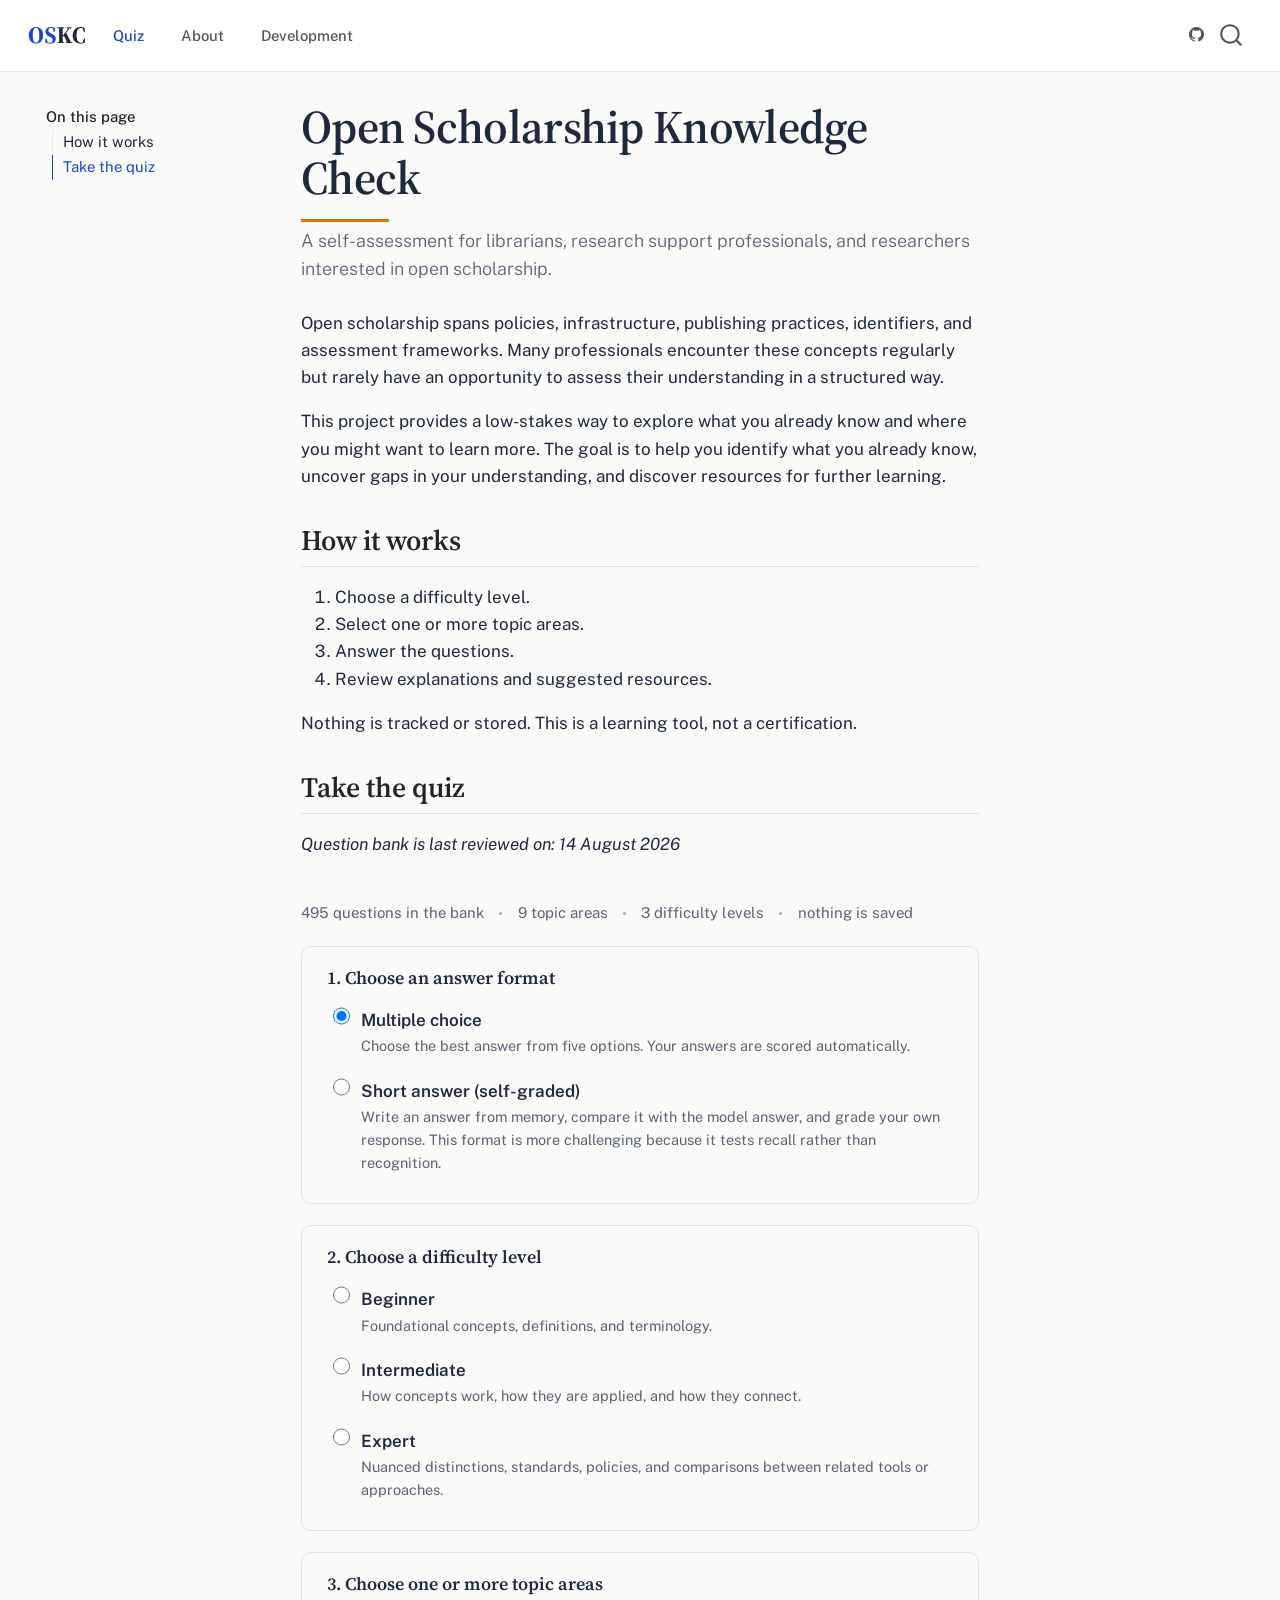
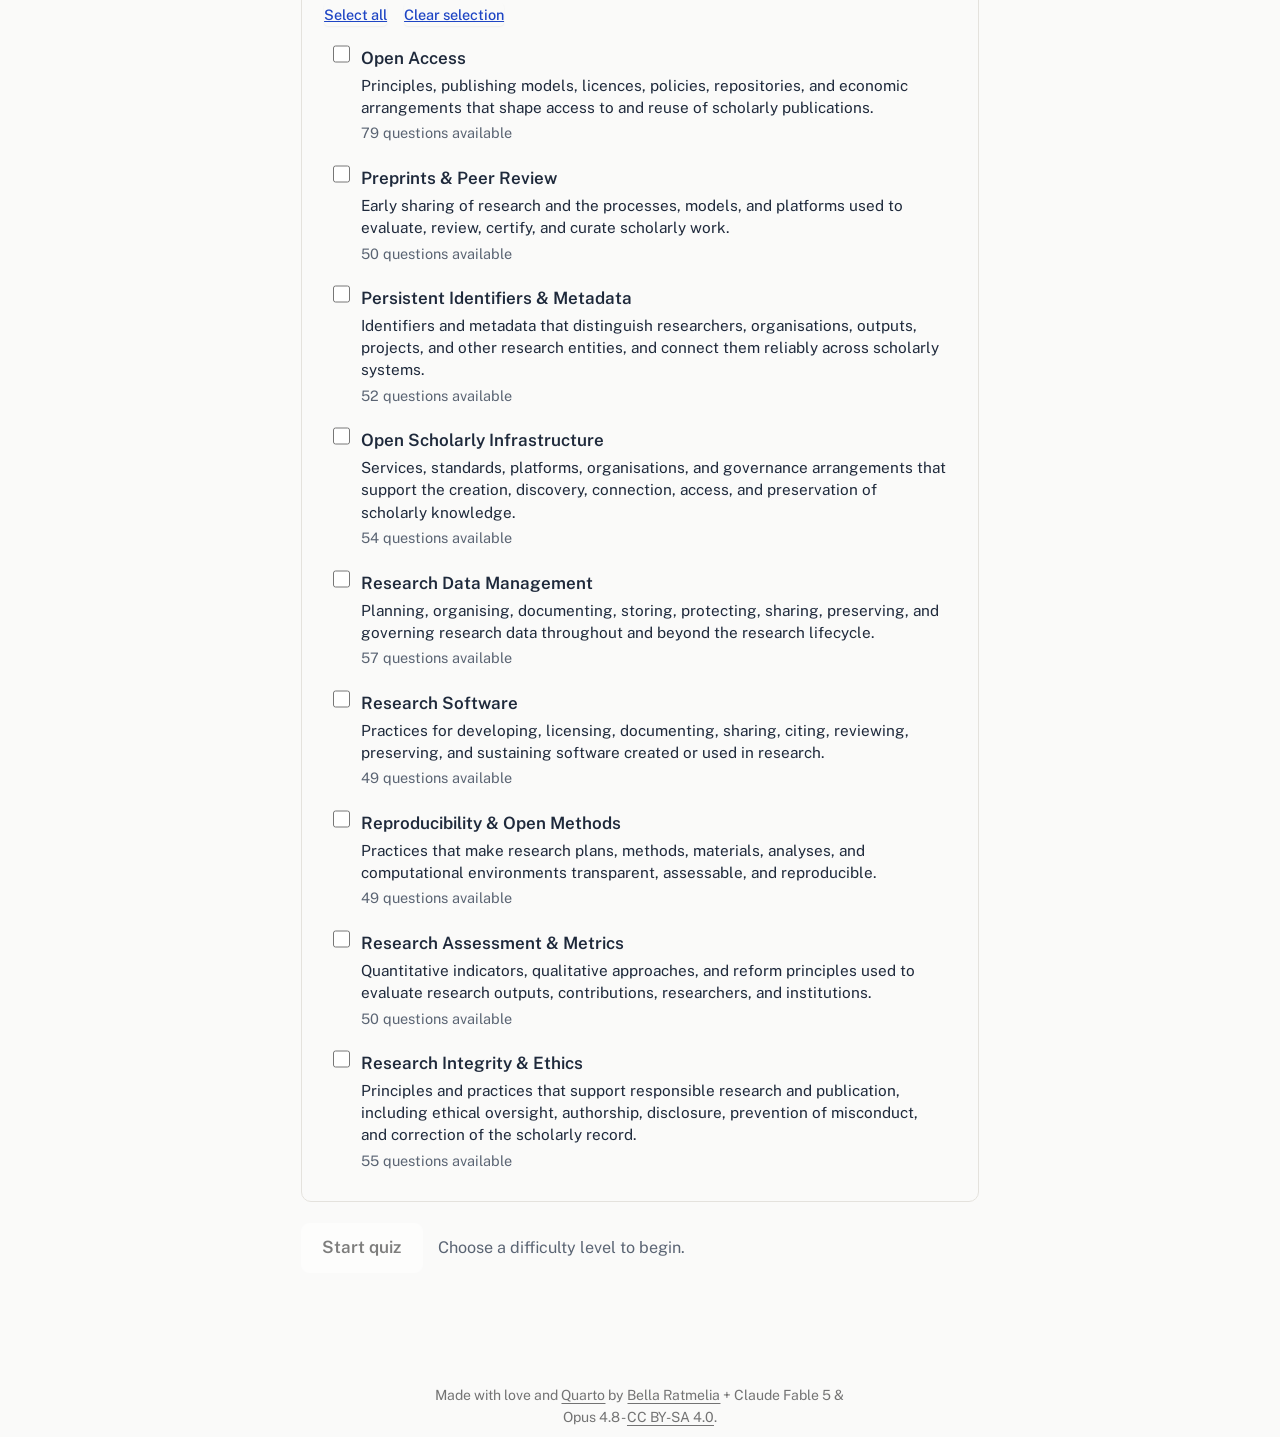
